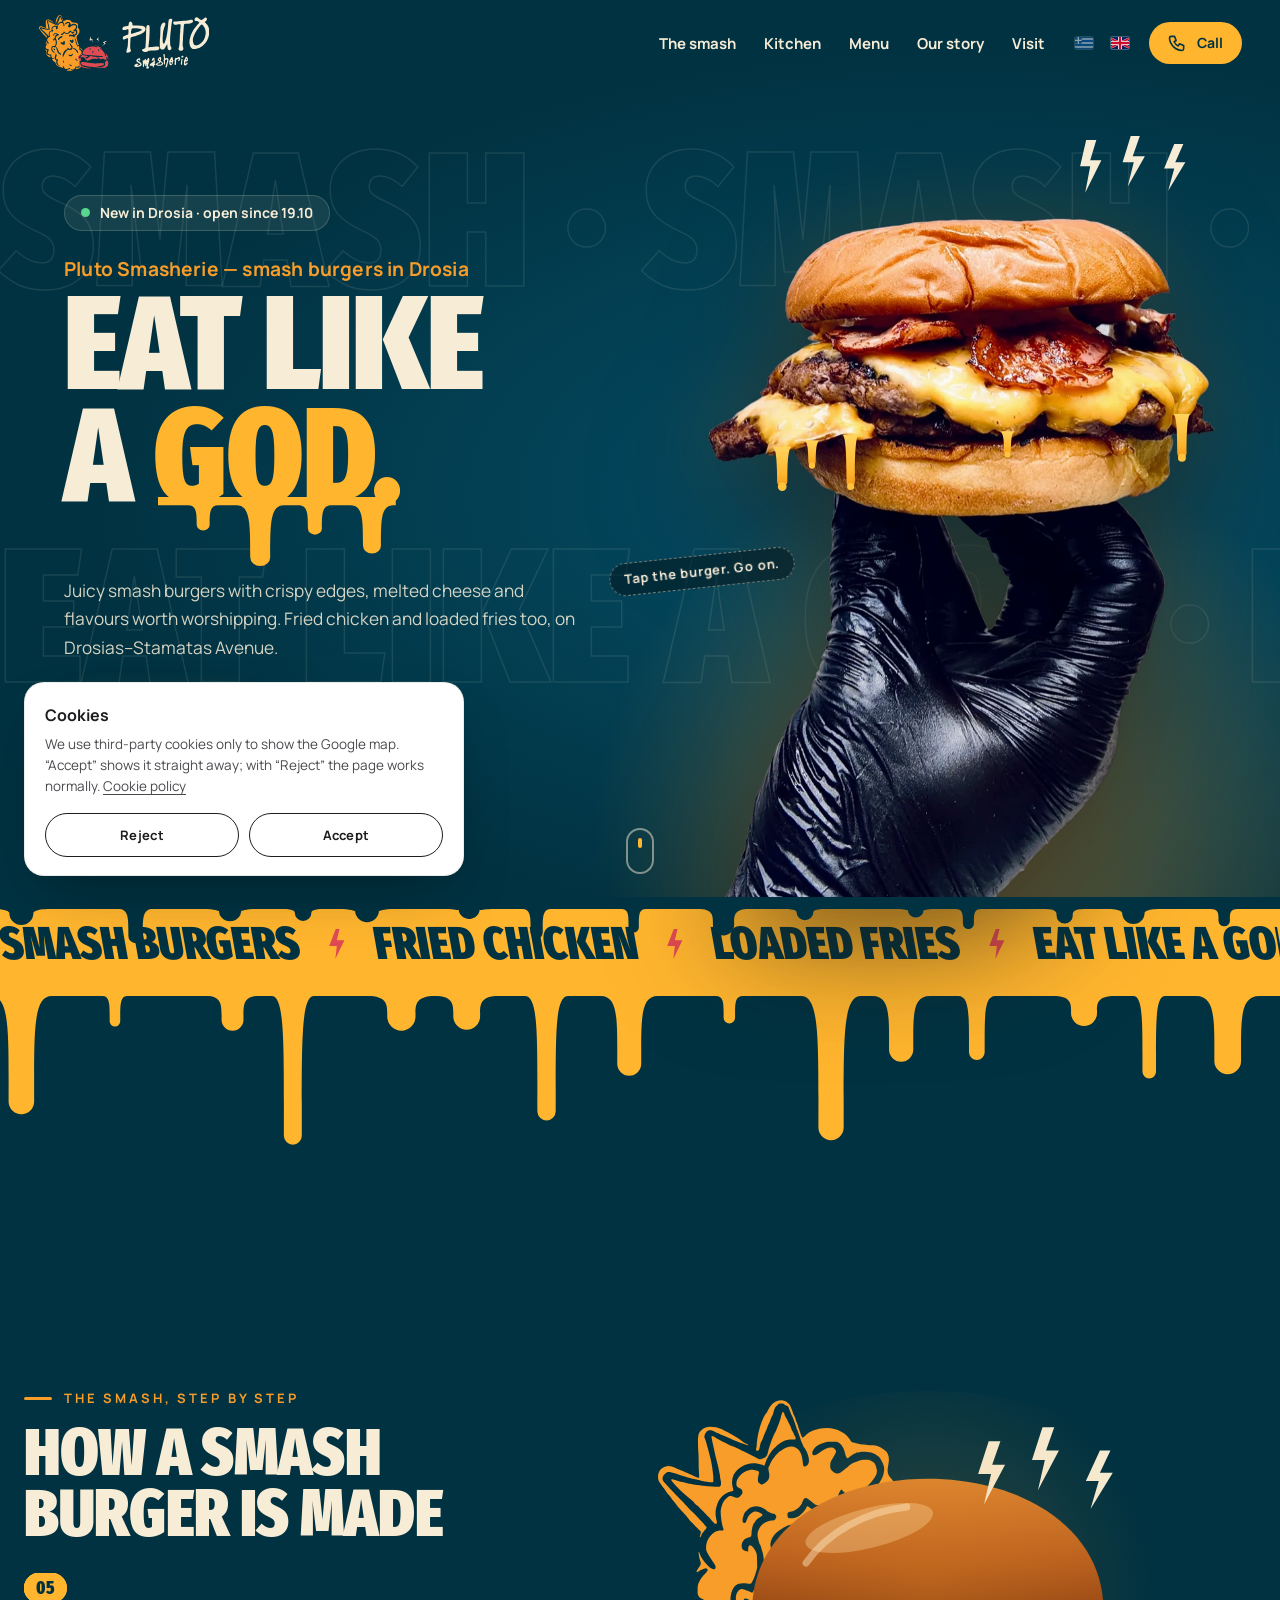
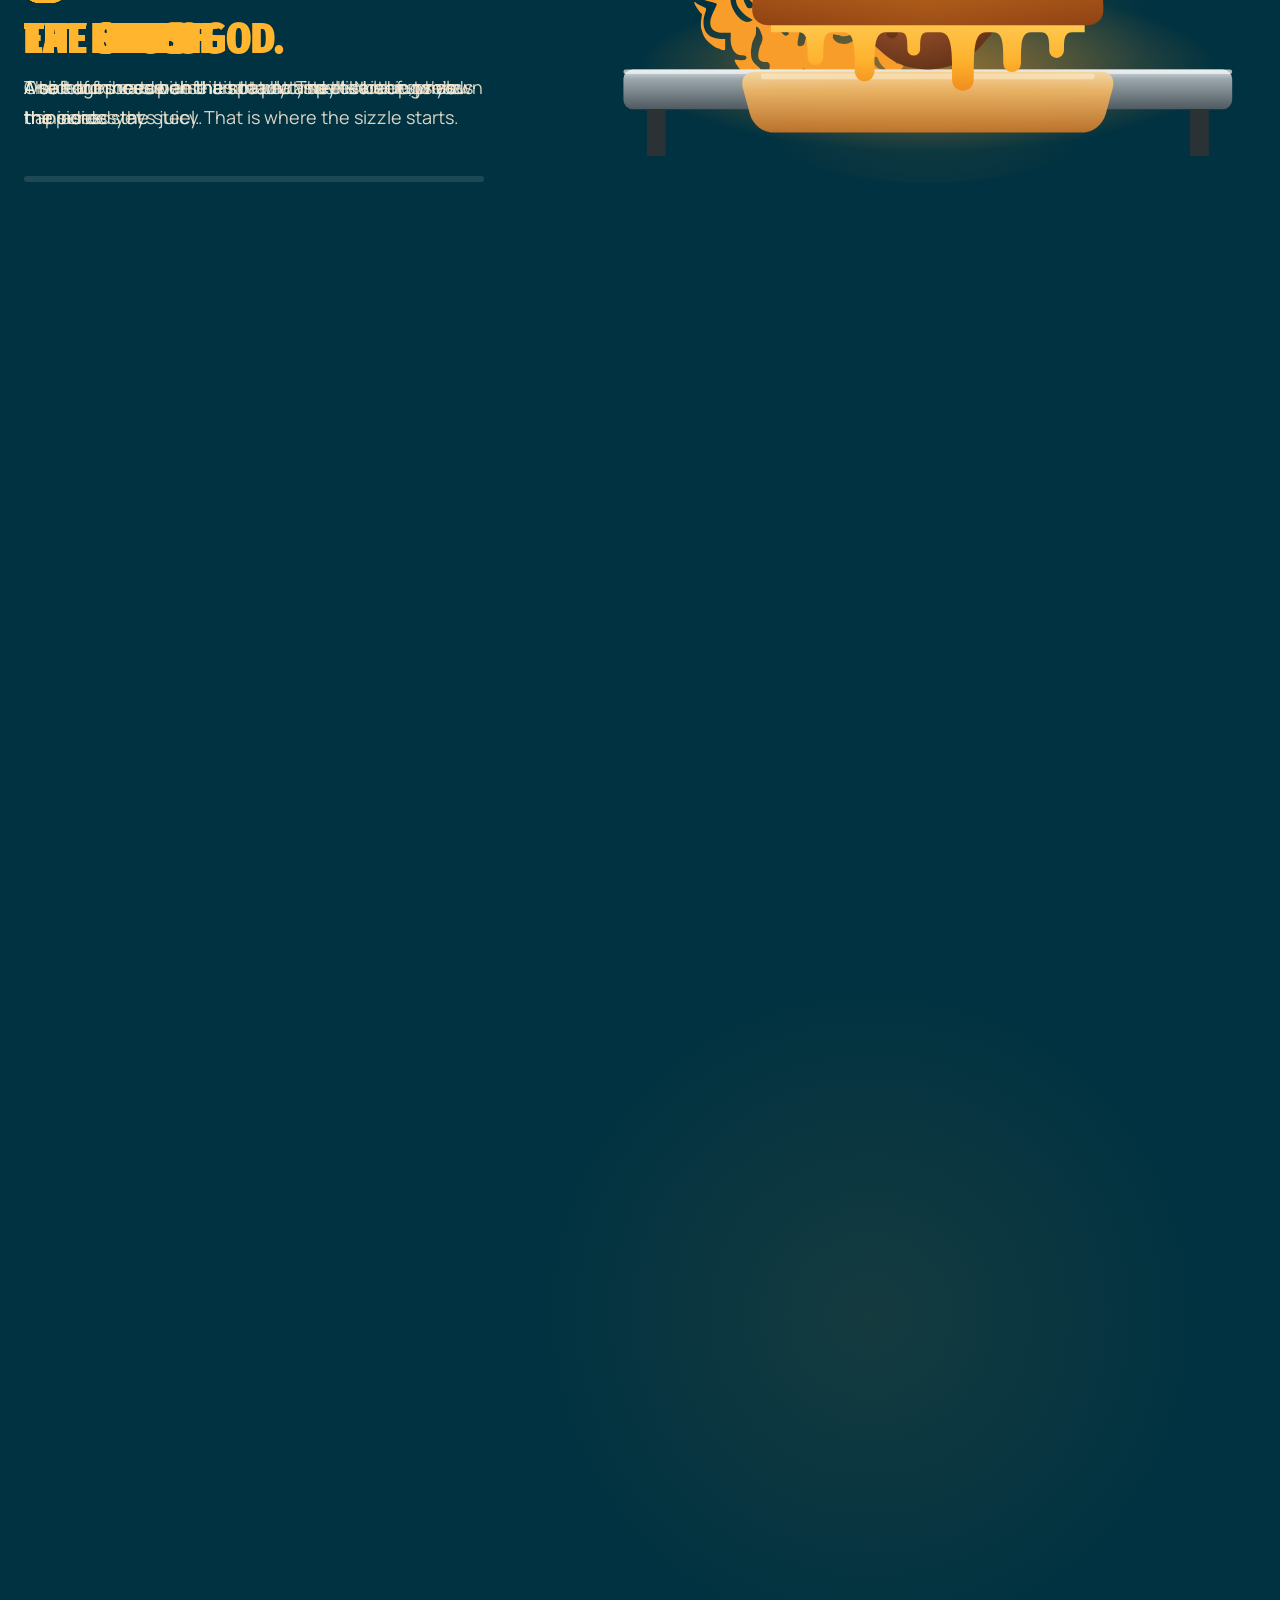
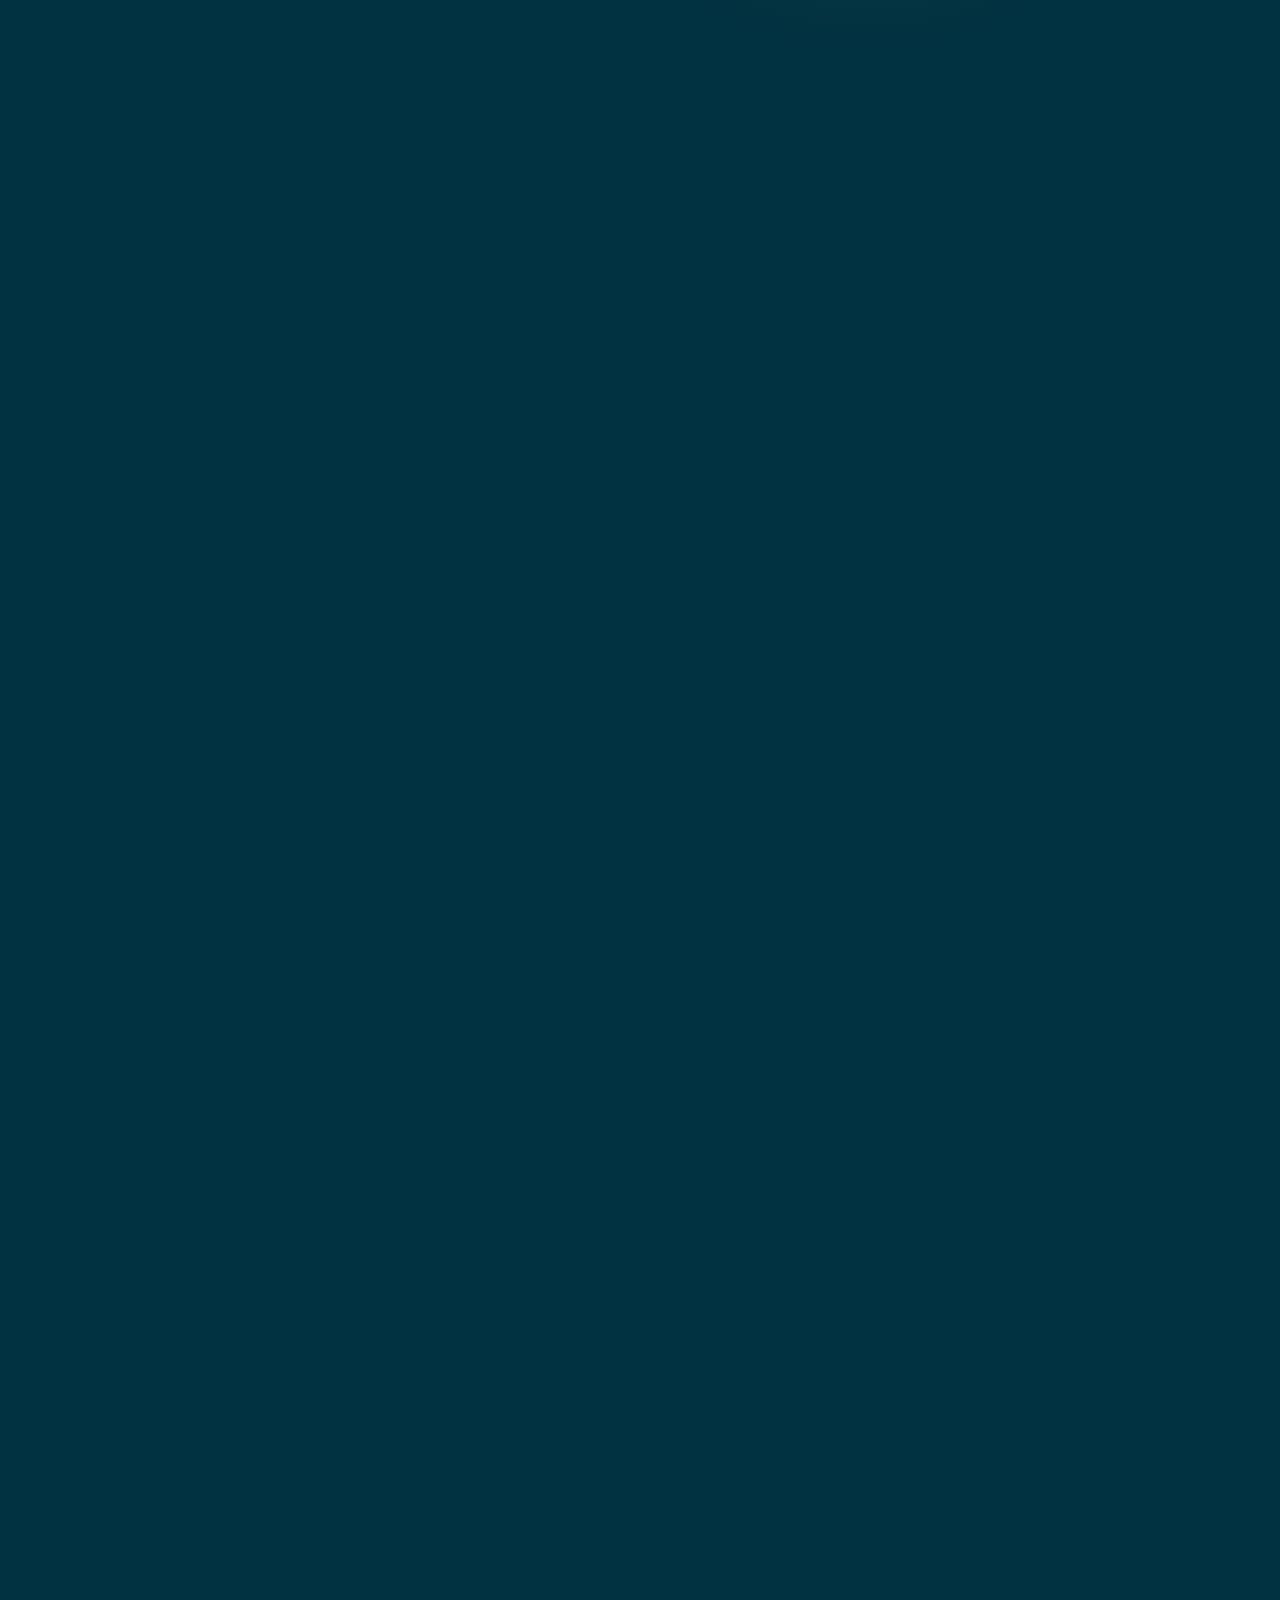
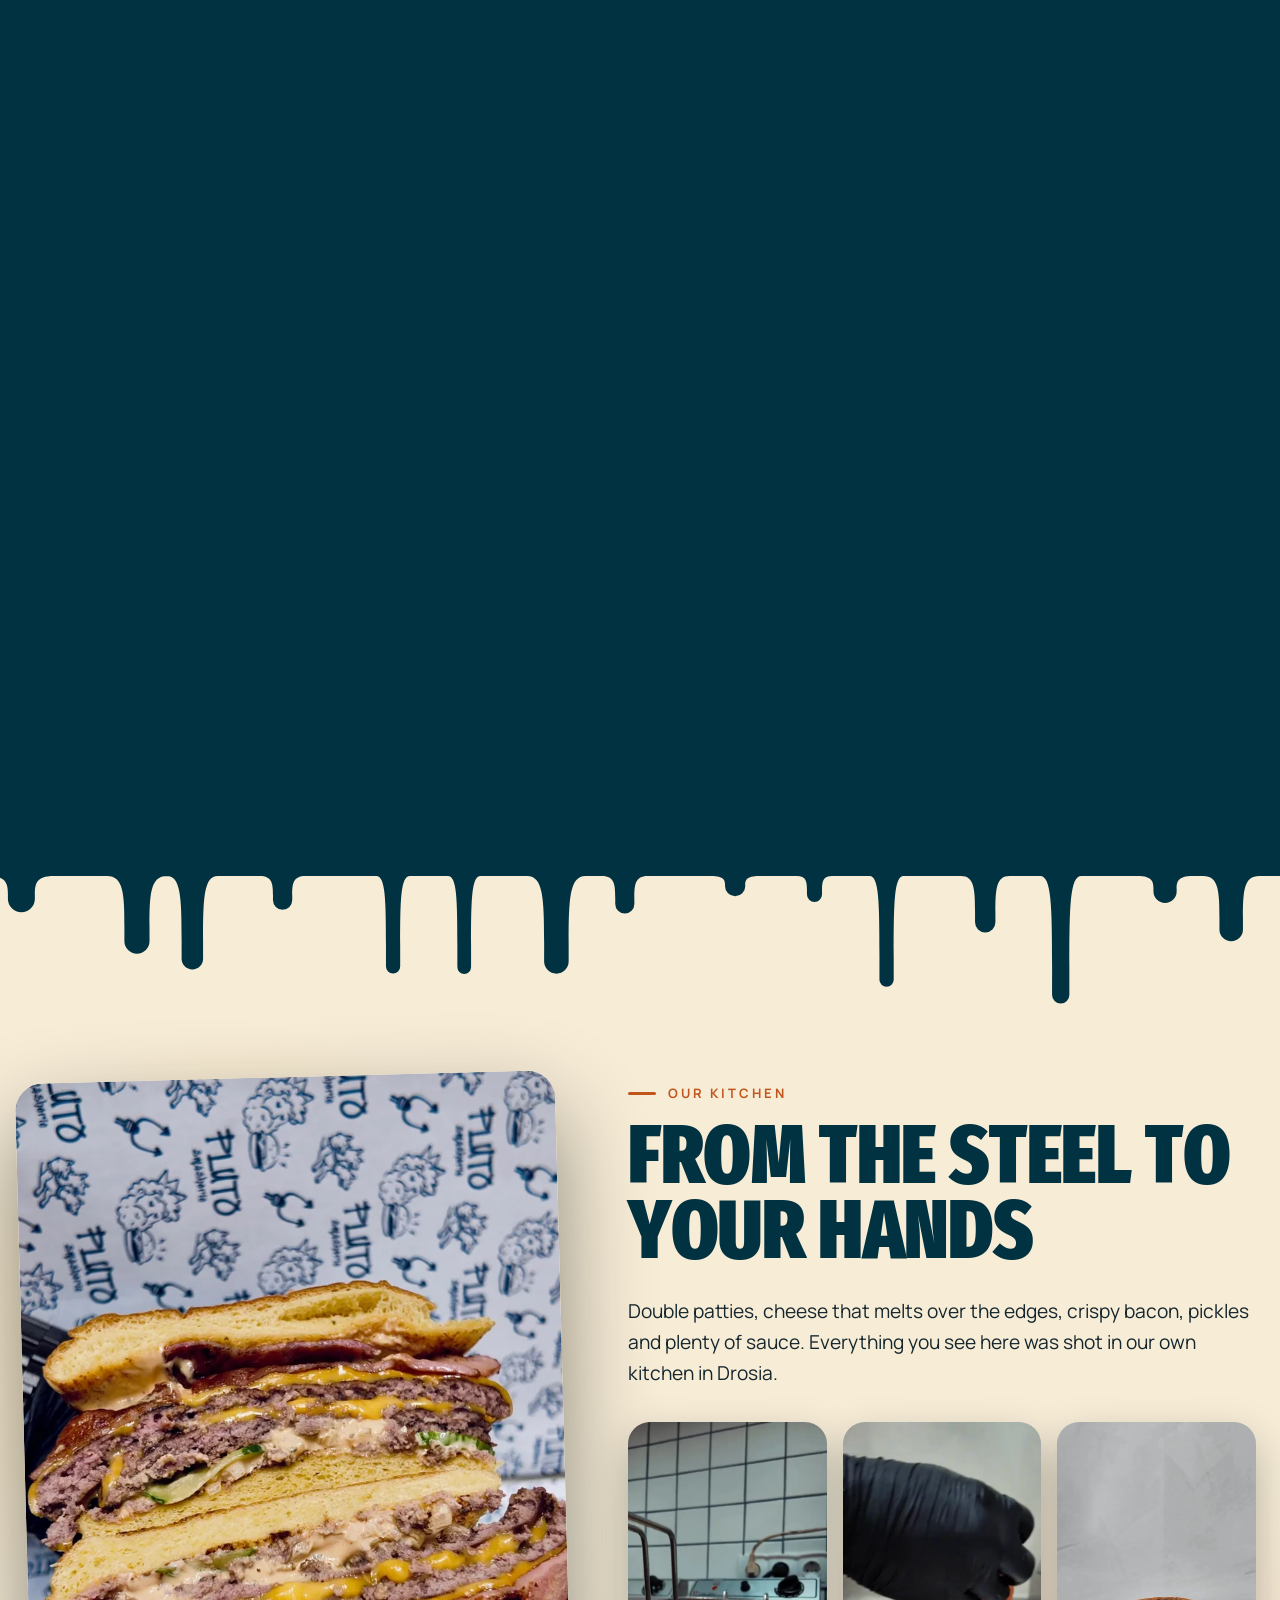
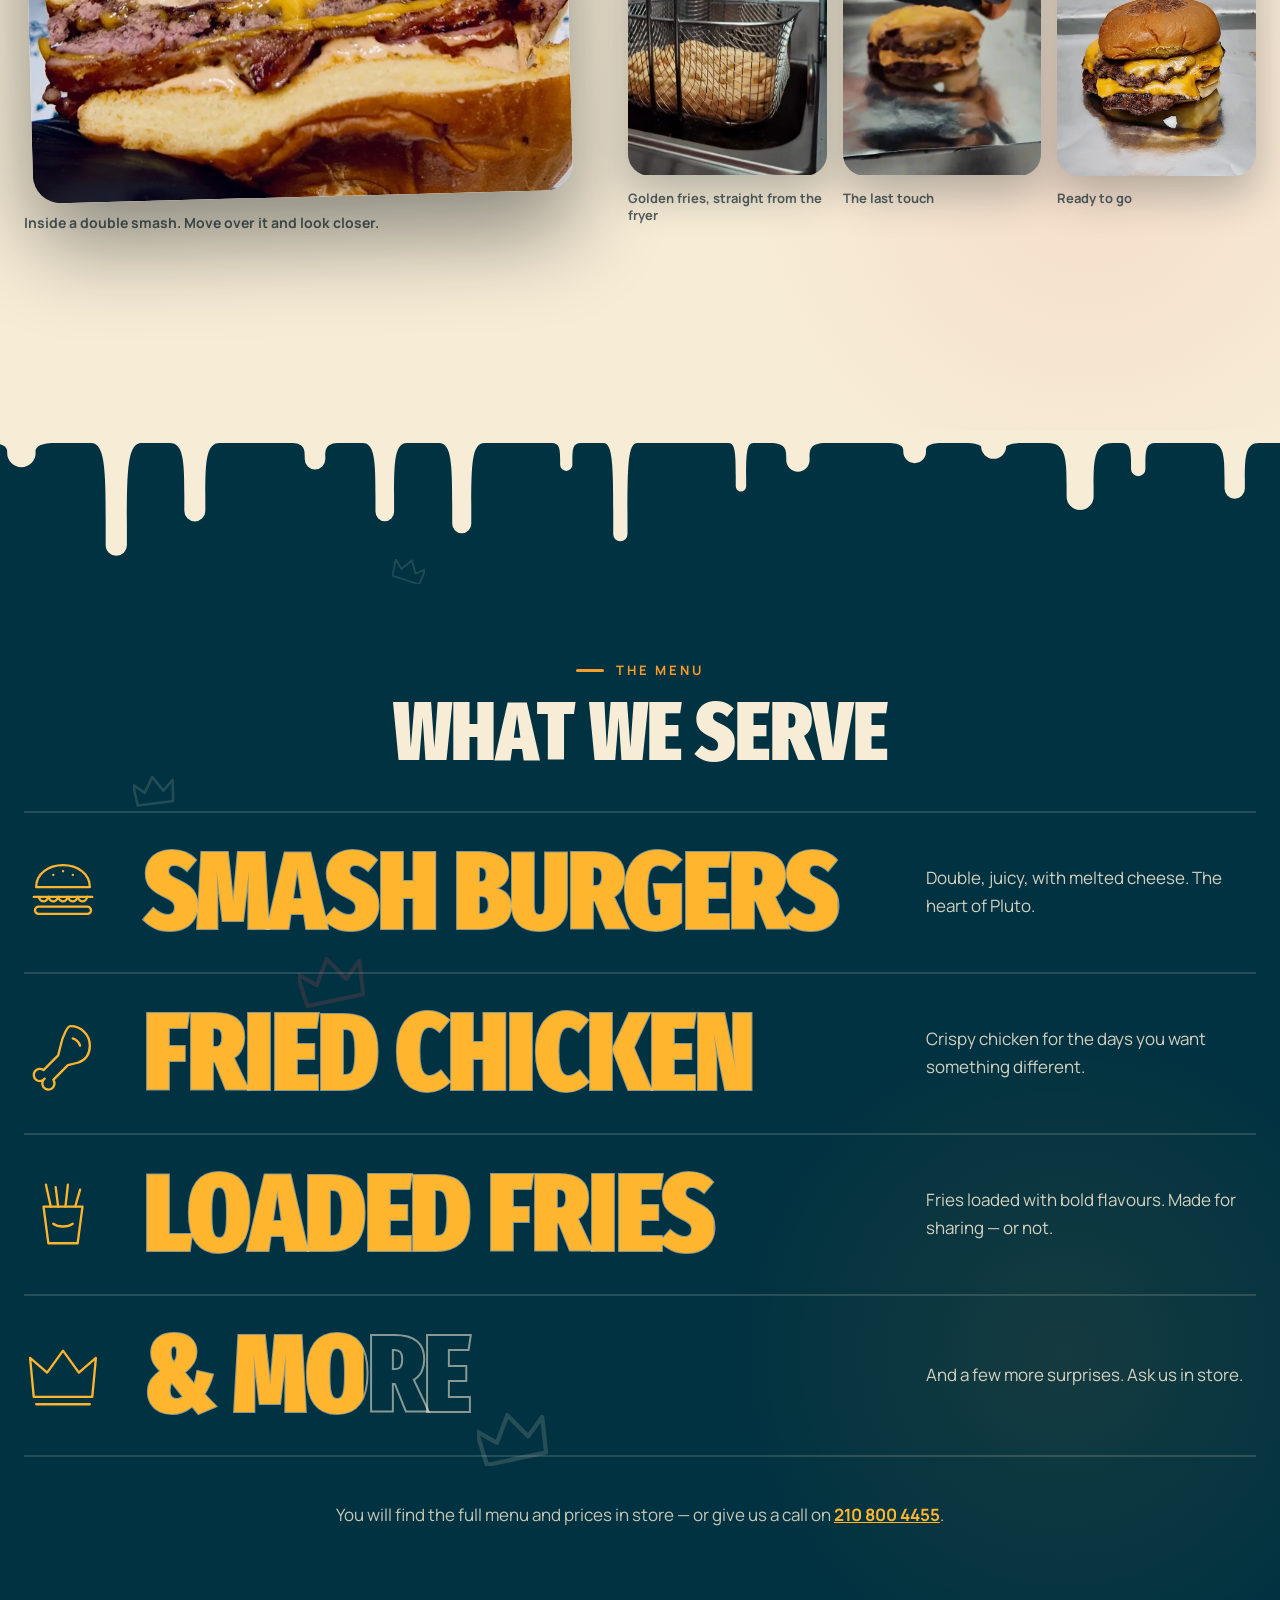
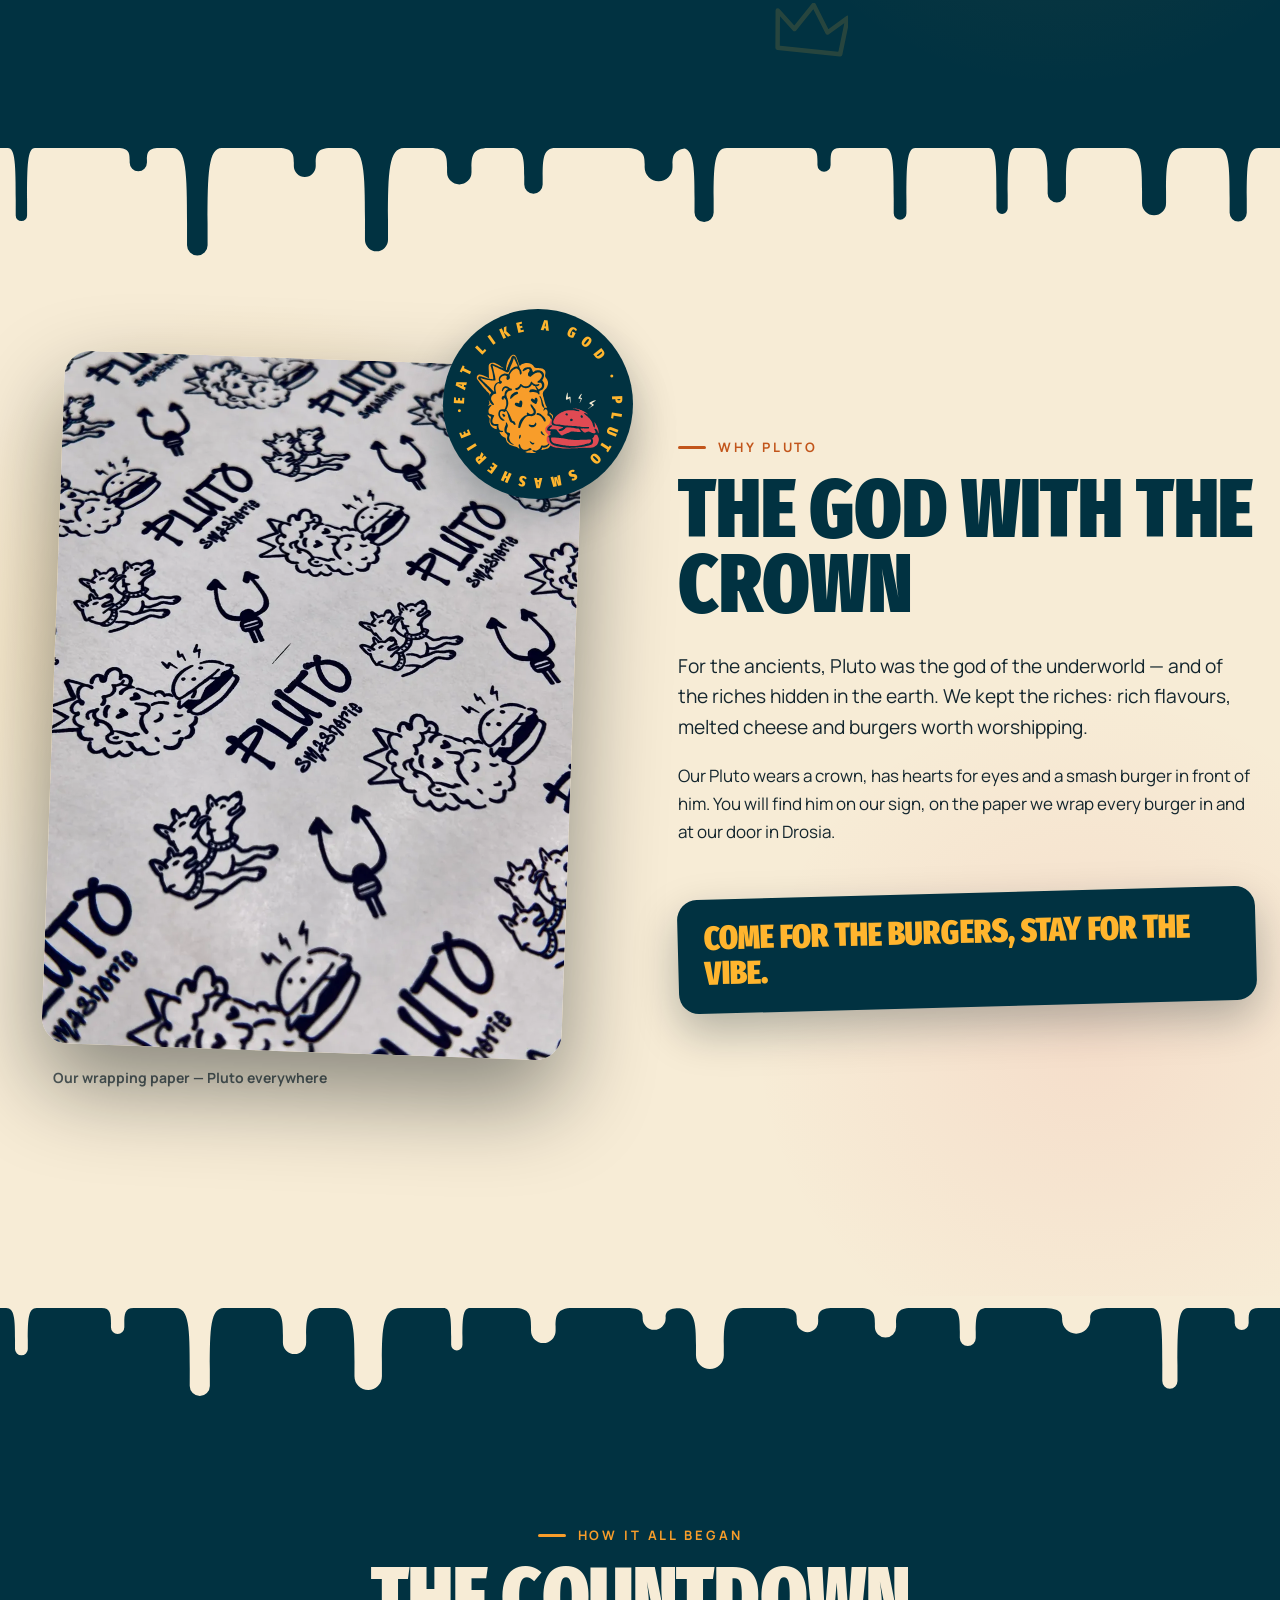
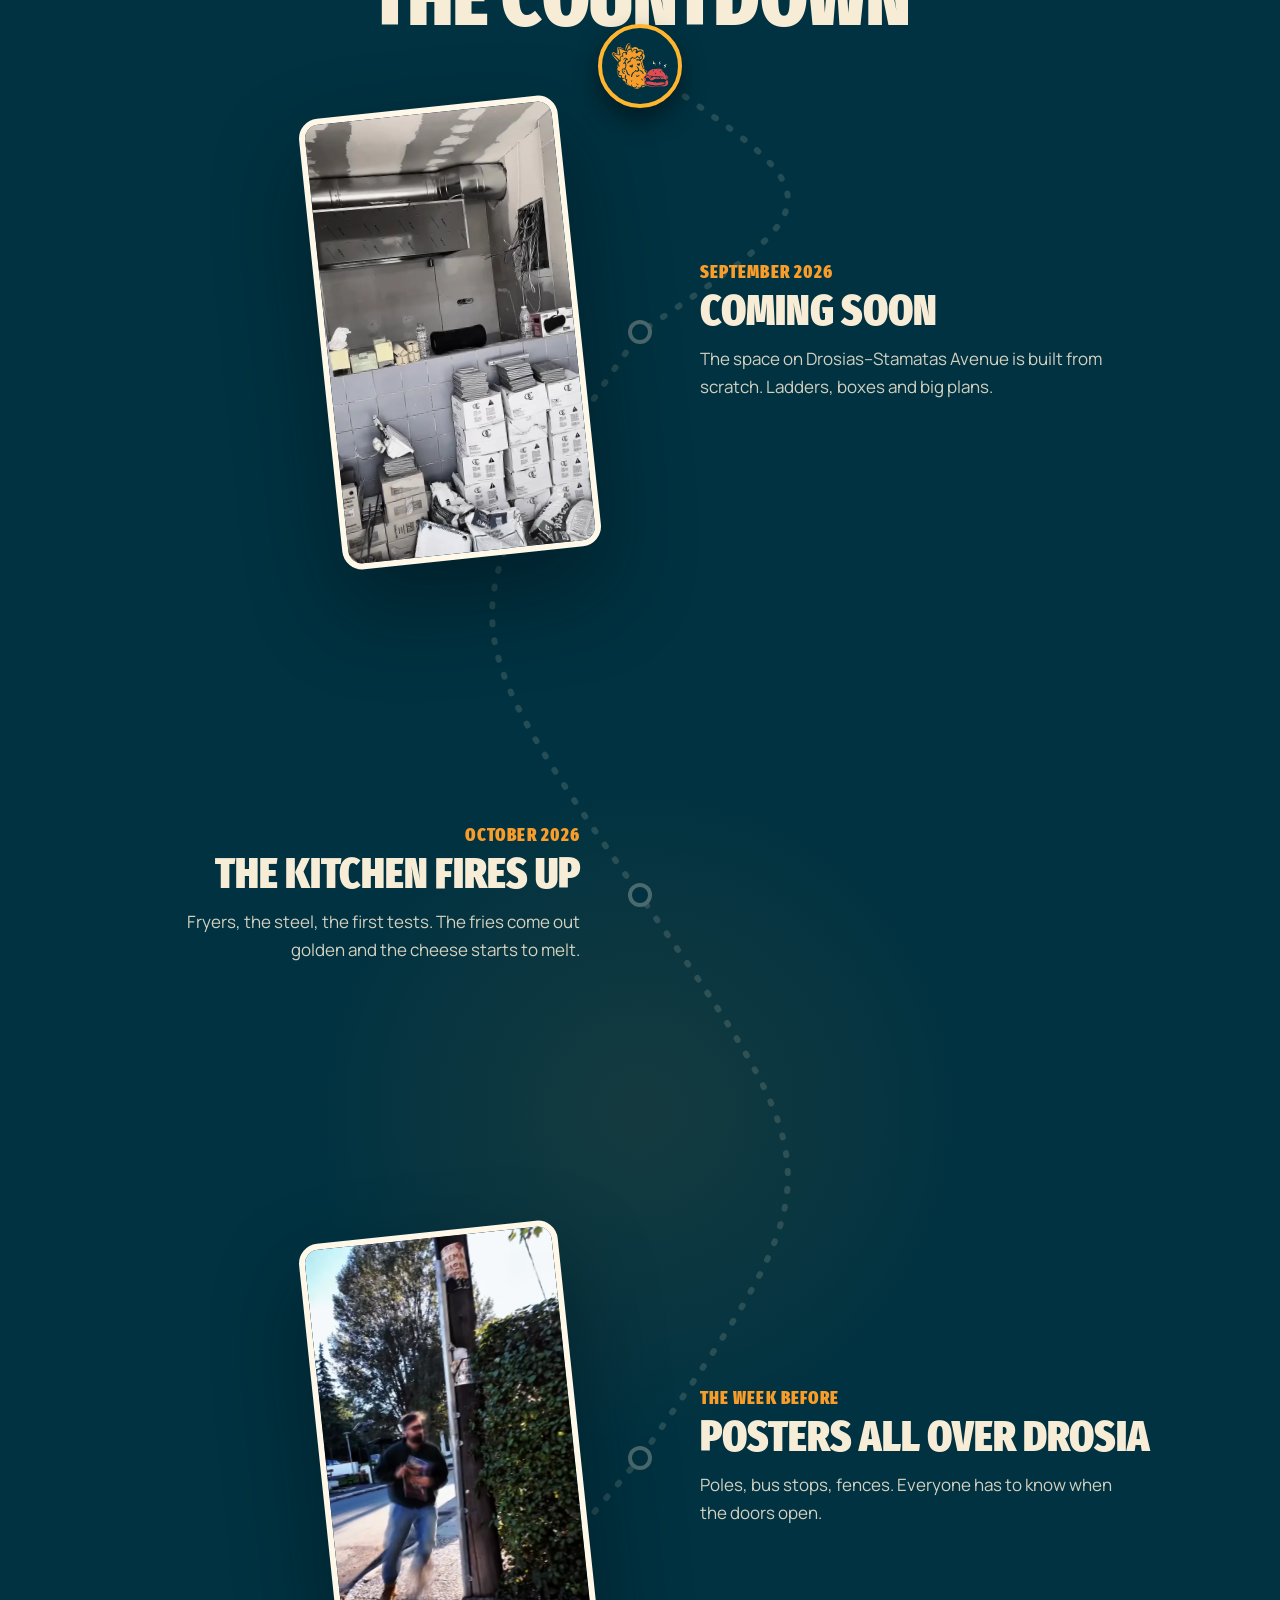
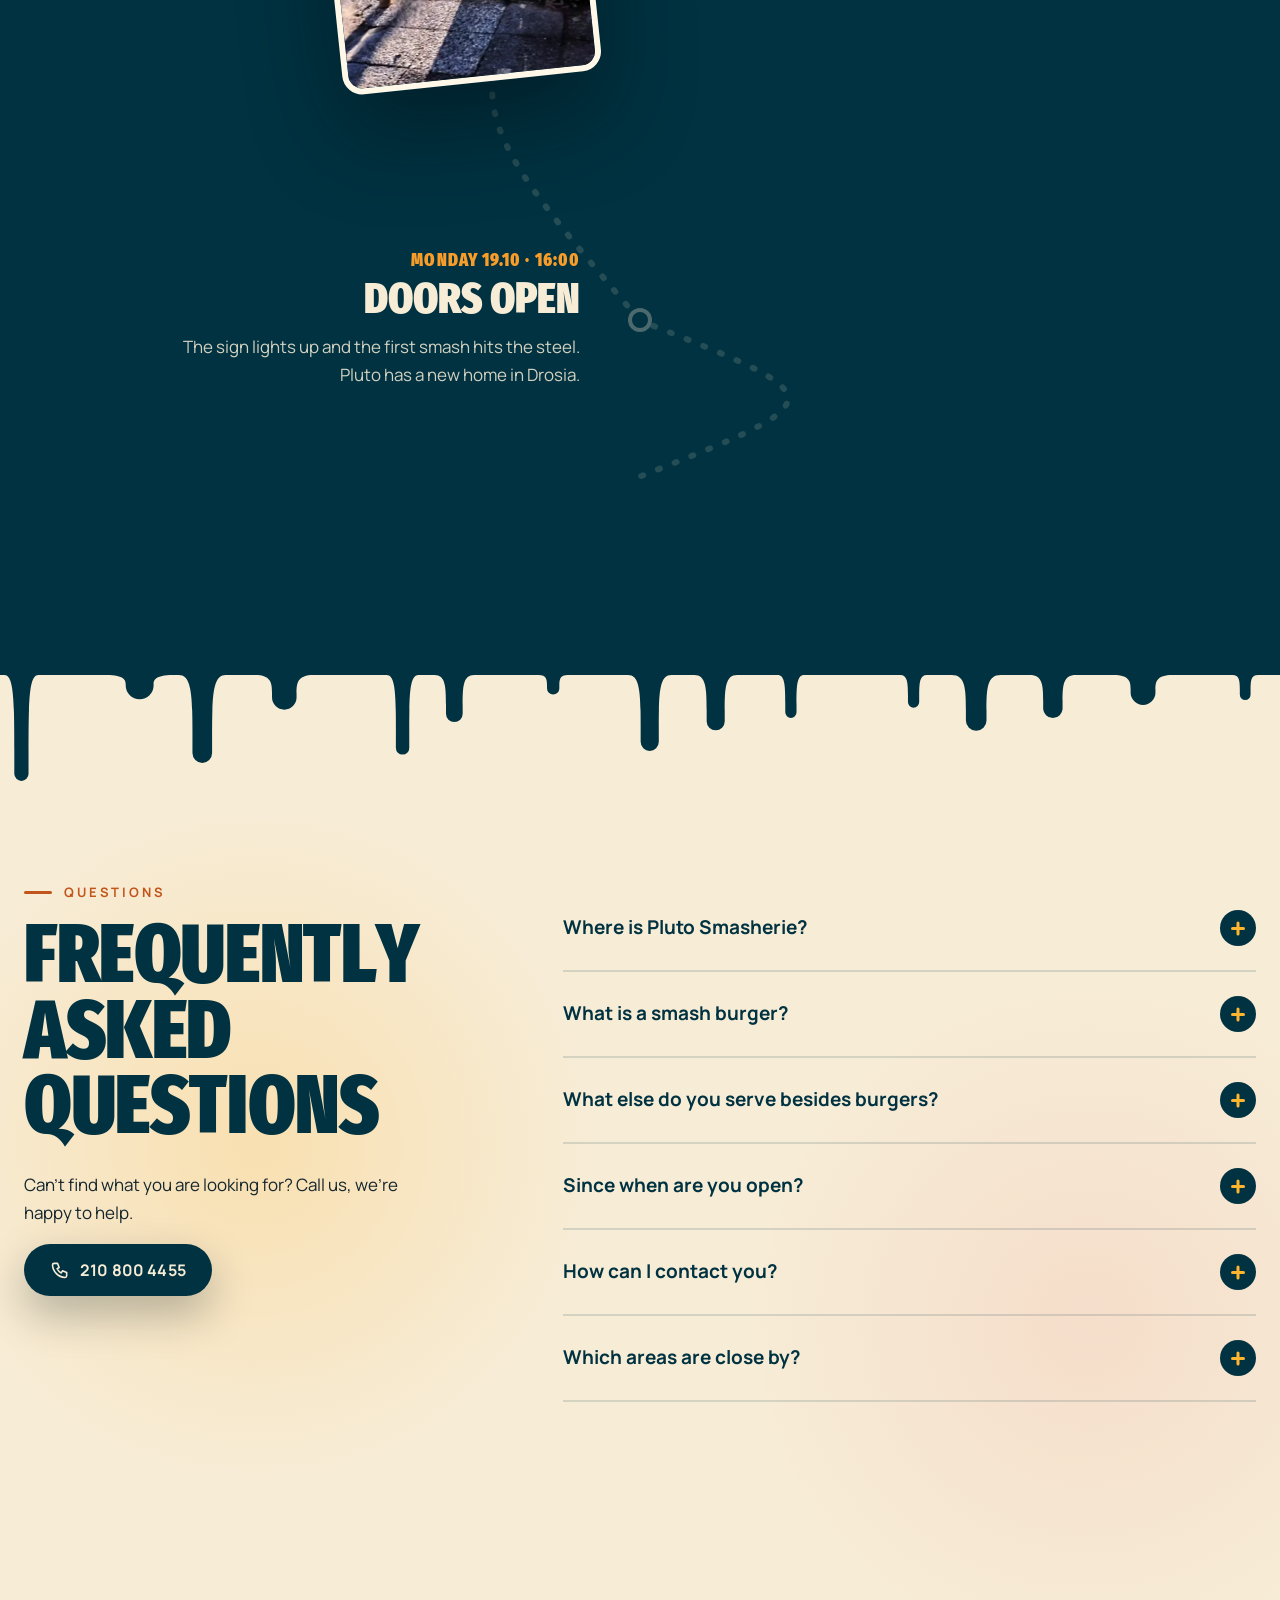
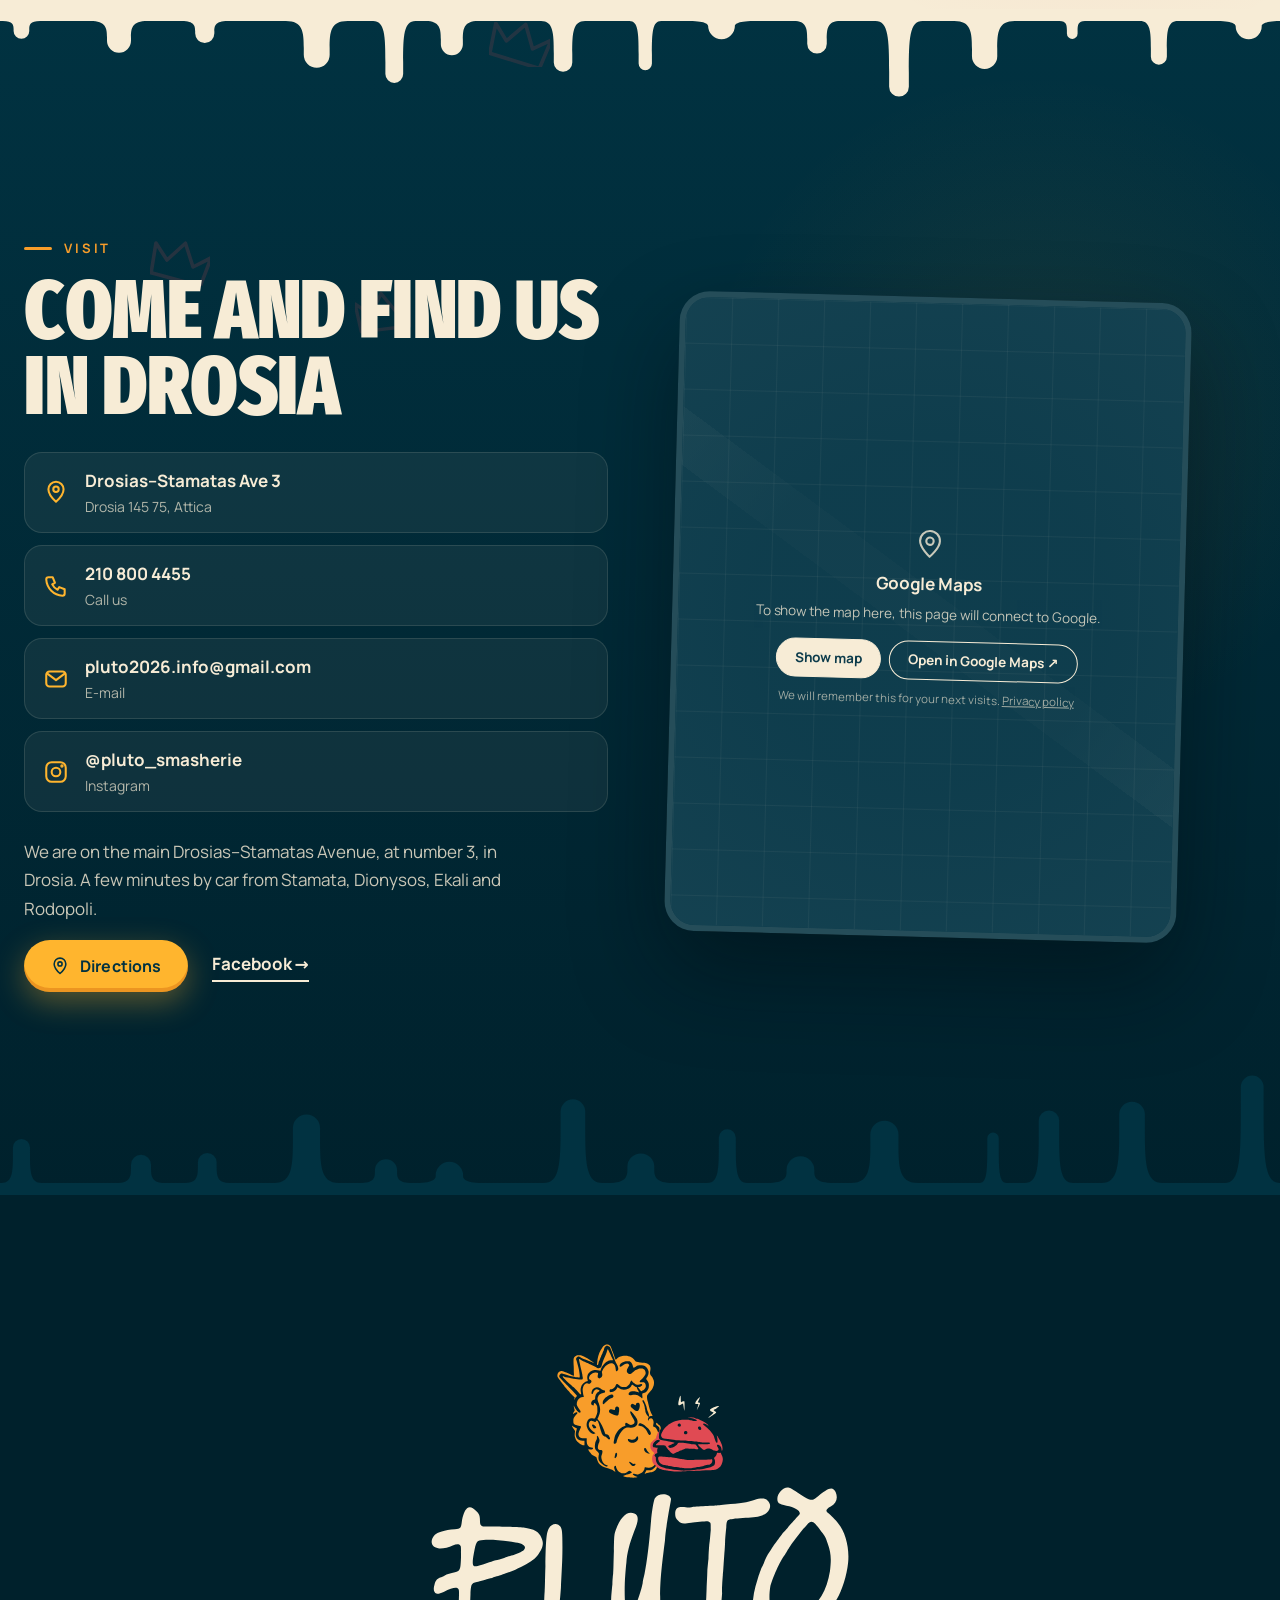
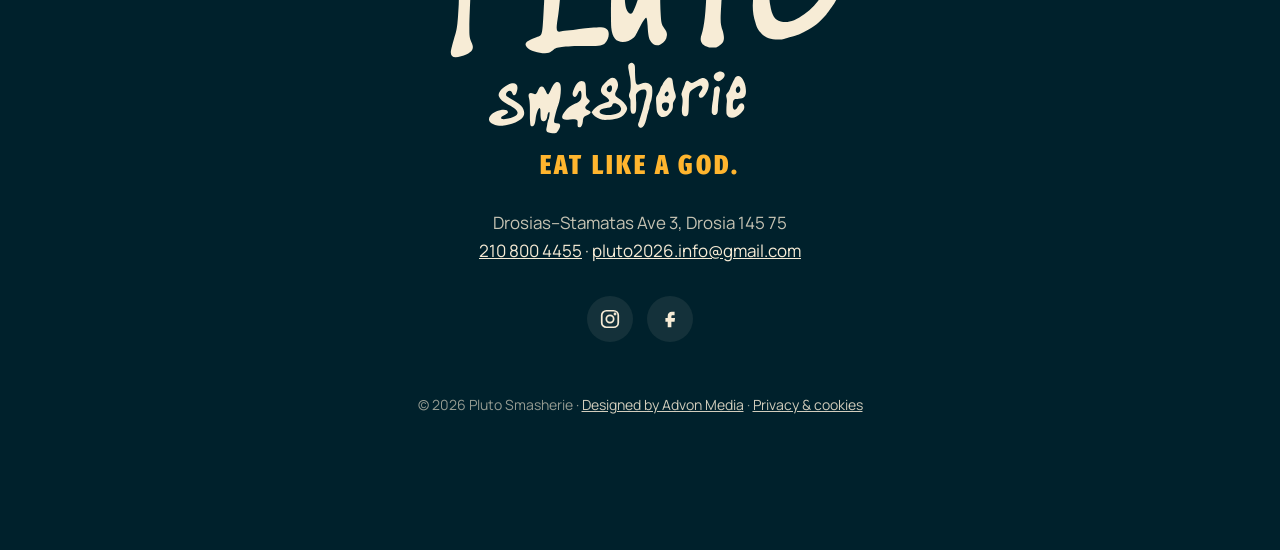
==== en.html @ eefd1eb3 "PLUTO: logo + wordmark in the header; fix Pluto head cropped at the crown everywhere Co-Authored-By:" ====
<!doctype html>
<!-- generated by .advon/seo_rank.py en from index.html — edit index.html, never this file -->
<html lang="en">
<head>
<meta charset="utf-8">
<meta name="viewport" content="width=device-width,initial-scale=1,viewport-fit=cut">
<title>Smash Burgers Drosia | Pluto Smasherie — Eat Like a God</title>
<!-- advon-icons · favicon.py · made from assets/img/pluto-smasherie-logo.svg · vc93f7c94 -->
<link rel="icon" href="favicon.ico?v=c93f7c94" sizes="32x32">
<link rel="icon" href="assets/icons/favicon-96.png?v=c93f7c94" type="image/png" sizes="96x96">
<link rel="icon" href="assets/icons/favicon-48.png?v=c93f7c94" type="image/png" sizes="48x48">
<link rel="apple-touch-icon" href="assets/icons/apple-touch-icon.png?v=c93f7c94">
<link rel="manifest" href="site.webmanifest?v=c93f7c94">
<!-- /advon-icons -->
<meta name="description" content="Pluto Smasherie in Drosia: juicy smash burgers with crispy edges and melted cheese, fried chicken and loaded fries. Drosias–Stamatas Ave 3 · +30 210 800 4455.">
<meta name="robots" content="index,follow,max-image-preview:large">
<!-- advon-en -->
<script>try{localStorage.setItem("pluto-lang","en")}catch(e){}</script>
<!-- /advon-en -->
<script id="advon-draft-guard">/* Advon: drafts stay out of Google; the real domain is untouched */(function(h){if(/(^|\.)(drafts\.advonmedia\.com|github\.io|netlify\.app)$/.test(h)){var m=document.createElement("meta");m.name="robots";m.content="noindex,nofollow";document.head.appendChild(m)}})(location.hostname)</script>
<meta name="theme-color" content="#013241">
<meta name="color-scheme" content="light only">
<meta property="og:type" content="restaurant.restaurant">
<meta property="og:site_name" content="Pluto Smasherie">
<meta property="og:title" content="Smash Burgers Drosia | Pluto Smasherie — Eat Like a God">
<meta property="og:description" content="Pluto Smasherie in Drosia: juicy smash burgers with crispy edges and melted cheese, fried chicken and loaded fries. Drosias–Stamatas Ave 3 · +30 210 800 4455.">
<meta property="og:image" content="assets/img/pluto-smasherie-og.jpg">
<meta property="og:image:width" content="1200">
<meta property="og:image:height" content="630">
<meta property="og:locale" content="en_GB">
<meta property="og:locale:alternate" content="el_GR">
<meta name="twitter:card" content="summary_large_image">
<link rel="preload" href="assets/img/pluto-smasherie-smash-burger-drosia-820.webp" as="image" fetchpriority="high" imagesrcset="assets/img/pluto-smasherie-smash-burger-drosia-520.webp 520w, assets/img/pluto-smasherie-smash-burger-drosia-820.webp 820w, assets/img/pluto-smasherie-smash-burger-drosia-1100.webp 1100w" imagesizes="(max-width:760px) 88vw, 46vw">
<link rel="preload" href="assets/fonts/fira-sans-extra-condensed-latin-900-normal.woff2" as="font" type="font/woff2" crossorigin>
<link rel="preload" href="assets/fonts/manrope-greek-400-normal.woff2" as="font" type="font/woff2" crossorigin>
<script>document.documentElement.classList.add('js')</script>
<style id="advon-fonts">@font-face{font-family:'Fira Sans Extra Condensed';font-style:normal;font-display:swap;font-weight:900;src:url(assets/fonts/fira-sans-extra-condensed-greek-900-normal.woff2) format('woff2');unicode-range:U+0370-0377,U+037A-037F,U+0384-038A,U+038C,U+038E-03A1,U+03A3-03FF}@font-face{font-family:'Fira Sans Extra Condensed';font-style:normal;font-display:swap;font-weight:900;src:url(assets/fonts/fira-sans-extra-condensed-latin-ext-900-normal.woff2) format('woff2');unicode-range:U+0100-02BA,U+02BD-02C5,U+02C7-02CC,U+02CE-02D7,U+02DD-02FF,U+0304,U+0308,U+0329,U+1D00-1DBF,U+1E00-1E9F,U+1EF2-1EFF,U+2020,U+20A0-20AB,U+20AD-20C0,U+2113,U+2C60-2C7F,U+A720-A7FF}@font-face{font-family:'Fira Sans Extra Condensed';font-style:normal;font-display:swap;font-weight:900;src:url(assets/fonts/fira-sans-extra-condensed-latin-900-normal.woff2) format('woff2');unicode-range:U+0000-00FF,U+0131,U+0152-0153,U+02BB-02BC,U+02C6,U+02DA,U+02DC,U+0304,U+0308,U+0329,U+2000-206F,U+20AC,U+2122,U+2191,U+2193,U+2212,U+2215,U+FEFF,U+FFFD}@font-face{font-family:'Manrope';font-style:normal;font-display:swap;font-weight:400;src:url(assets/fonts/manrope-greek-400-normal.woff2) format('woff2');unicode-range:U+0370-0377,U+037A-037F,U+0384-038A,U+038C,U+038E-03A1,U+03A3-03FF}@font-face{font-family:'Manrope';font-style:normal;font-display:swap;font-weight:400;src:url(assets/fonts/manrope-latin-ext-400-normal.woff2) format('woff2');unicode-range:U+0100-02BA,U+02BD-02C5,U+02C7-02CC,U+02CE-02D7,U+02DD-02FF,U+0304,U+0308,U+0329,U+1D00-1DBF,U+1E00-1E9F,U+1EF2-1EFF,U+2020,U+20A0-20AB,U+20AD-20C0,U+2113,U+2C60-2C7F,U+A720-A7FF}@font-face{font-family:'Manrope';font-style:normal;font-display:swap;font-weight:400;src:url(assets/fonts/manrope-latin-400-normal.woff2) format('woff2');unicode-range:U+0000-00FF,U+0131,U+0152-0153,U+02BB-02BC,U+02C6,U+02DA,U+02DC,U+0304,U+0308,U+0329,U+2000-206F,U+20AC,U+2122,U+2191,U+2193,U+2212,U+2215,U+FEFF,U+FFFD}@font-face{font-family:'Manrope';font-style:normal;font-display:swap;font-weight:700;src:url(assets/fonts/manrope-greek-700-normal.woff2) format('woff2');unicode-range:U+0370-0377,U+037A-037F,U+0384-038A,U+038C,U+038E-03A1,U+03A3-03FF}@font-face{font-family:'Manrope';font-style:normal;font-display:swap;font-weight:700;src:url(assets/fonts/manrope-latin-ext-700-normal.woff2) format('woff2');unicode-range:U+0100-02BA,U+02BD-02C5,U+02C7-02CC,U+02CE-02D7,U+02DD-02FF,U+0304,U+0308,U+0329,U+1D00-1DBF,U+1E00-1E9F,U+1EF2-1EFF,U+2020,U+20A0-20AB,U+20AD-20C0,U+2113,U+2C60-2C7F,U+A720-A7FF}@font-face{font-family:'Manrope';font-style:normal;font-display:swap;font-weight:700;src:url(assets/fonts/manrope-latin-700-normal.woff2) format('woff2');unicode-range:U+0000-00FF,U+0131,U+0152-0153,U+02BB-02BC,U+02C6,U+02DA,U+02DC,U+0304,U+0308,U+0329,U+2000-206F,U+20AC,U+2122,U+2191,U+2193,U+2212,U+2215,U+FEFF,U+FFFD}</style>
<style>:root{--navy:#013241;--navy2:#03465C;--deep:#00212C;--cream:#F7ECD6;--cream2:#FFF7E8;--ink:#14262E;--cheese:#FFB52E;--orange:#F89D2A;--ketchup:#E04A53;--ok:#C2551B;--fd:'Fira Sans Extra Condensed','Arial Narrow',Impact,sans-serif;--fb:'Manrope',system-ui,-apple-system,'Segoe UI',sans-serif;--sh1:0 6px 18px rgba(0,20,28,.18);--sh2:0 18px 44px rgba(0,20,28,.28);--sh3:0 40px 90px rgba(0,10,16,.45);--ease:cubic-bezier(.22,1,.36,1);--spring:cubic-bezier(.34,1.56,.64,1);--w:1240px;color-scheme:light only}*,*::before,*::after{box-sizing:border-box}html{scroll-behavior:smooth;-webkit-text-size-adjust:100%;overflow-x:clip}@media (prefers-reduced-motion:reduce){html{scroll-behavior:auto}}body{margin:0;background:var(--navy);color:var(--cream);font:400 17px/1.65 var(--fb);overflow-x:clip;-webkit-font-smoothing:antialiased}img,video,svg{display:block;max-width:100%}a{color:inherit}h1,h2,h3{margin:0;font-weight:900}p{margin:0 0 1em}.skip{position:absolute;left:-9999px;top:8px;z-index:200;background:var(--cheese);color:var(--navy);padding:10px 16px;border-radius:10px;font-weight:700}.skip:focus{left:12px}:focus-visible{outline:3px solid var(--cheese);outline-offset:3px;border-radius:6px}.wrap{width:min(var(--w),100% - 48px);margin-inline:auto}section{position:relative;isolation:isolate}.eyebrow{font:700 13px/1 var(--fb);letter-spacing:.22em;text-transform:uppercase;color:var(--orange);margin:0 0 18px;display:flex;align-items:center;gap:12px}.eyebrow::before{content:"";width:28px;height:3px;border-radius:3px;background:currentColor}h2{font:900 clamp(46px,6.4vw,96px)/.92 var(--fd);text-transform:uppercase;letter-spacing:-.005em;margin-bottom:28px}.lead{font-size:clamp(18px,1.5vw,21px);line-height:1.6}.btn{display:inline-flex;align-items:center;gap:10px;padding:16px 26px;border-radius:999px;font:800 16px/1 var(--fb);text-decoration:none;letter-spacing:.01em;position:relative;overflow:hidden;transition:transform .35s var(--spring),box-shadow .35s}.btn svg{width:20px;height:20px;flex:none}.btn-p{background:var(--cheese);color:var(--navy);box-shadow:0 10px 30px rgba(255,181,46,.35),inset 0 -4px 0 rgba(200,90,10,.35)}.btn-d{background:var(--navy);color:var(--cream);box-shadow:var(--sh2)}.btn-s{padding:11px 18px;font-size:14px;background:var(--cheese);color:var(--navy)}.btn::after{content:"";position:absolute;inset:0;background:linear-gradient(105deg,transparent 30%,rgba(255,255,255,.55) 50%,transparent 70%);transform:translateX(-120%)}@media (hover:hover){.btn:hover{transform:translateY(-3px) scale(1.03)}.btn:hover::after{transform:translateX(120%);transition:transform .8s}}.btn:active{transform:scale(.96)}.tlink{font-weight:700;text-decoration:none;border-bottom:2px solid currentColor;padding-bottom:2px}@media (hover:hover){.tlink:hover{color:var(--cheese)}}.hd{position:fixed;inset:0 0 auto;z-index:60;display:flex;align-items:center;gap:24px;padding:14px clamp(16px,3vw,40px);transition:background .4s,box-shadow .4s,padding .4s}.hd.solid{background:rgba(1,50,65,.92);-webkit-backdrop-filter:blur(12px);backdrop-filter:blur(12px);box-shadow:0 8px 30px rgba(0,0,0,.25);padding-block:10px}.brand{display:flex;align-items:center;gap:12px;color:var(--cream);margin-right:auto;text-decoration:none}.hd-logo{width:auto;height:58px;flex:none;transition:transform .6s var(--spring);transform-origin:50% 80%}.hd.solid .hd-logo{transform:scale(.84)}@media (hover:hover){.brand:hover .hd-logo{transform:rotate(-8deg) scale(1.06)}}.wm{width:auto;height:52px;fill:currentColor;transition:transform .5s var(--spring)}.hd.solid .wm{transform:scale(.86) rotate(-2deg)}.nav{display:flex;gap:28px;align-items:center}.nav a{color:var(--cream);text-decoration:none;font:700 15px/1 var(--fb);position:relative;padding:8px 0}.nav a::after{content:"";position:absolute;left:0;right:0;bottom:0;height:3px;border-radius:3px;background:var(--cheese);transform:scaleX(0);transform-origin:left;transition:transform .35s var(--ease)}@media (hover:hover){.nav a:hover::after{transform:scaleX(1)}}.nav .nav-call{display:none}.hd-r{display:flex;align-items:center;gap:14px}.langs{display:flex;gap:6px}.langs button{border:0;background:none;padding:6px;border-radius:8px;cursor:pointer;opacity:.55;transition:opacity .2s,transform .2s}.langs button[aria-pressed=true]{opacity:1}.flag{display:block;width:18px;height:12px;overflow:hidden;line-height:0;border-radius:2px;box-shadow:0 0 0 1px rgba(255,255,255,.25)}.flag svg{display:block;width:100%;height:100%}.burger{display:none;width:46px;height:46px;border:0;border-radius:50%;background:var(--cheese);cursor:pointer;position:relative}.burger i{position:absolute;left:13px;right:13px;height:3px;border-radius:3px;background:var(--navy);transition:transform .35s var(--ease),opacity .2s}.burger i:nth-child(1){top:15px}.burger i:nth-child(2){top:21.5px}.burger i:nth-child(3){top:28px}.burger[aria-expanded=true] i:nth-child(1){transform:translateY(6.5px) rotate(45deg)}.burger[aria-expanded=true] i:nth-child(2){opacity:0}.burger[aria-expanded=true] i:nth-child(3){transform:translateY(-6.5px) rotate(-45deg)}@media (max-width:1020px){.burger{display:block;z-index:70}.hd-call{display:none}.nav{position:fixed;inset:0;z-index:65;flex-direction:column;justify-content:center;gap:10px;background:var(--navy);clip-path:circle(0 at calc(100% - 44px) 38px);transition:clip-path .6s var(--ease);visibility:hidden}.nav.open{clip-path:circle(150% at calc(100% - 44px) 38px);visibility:visible}.nav a{font:900 44px/1.1 var(--fd);text-transform:uppercase;opacity:0;transform:translateY(20px);transition:opacity .4s,transform .5s var(--spring)}.nav.open a{opacity:1;transform:none}.nav.open a:nth-child(2){transition-delay:.05s}.nav.open a:nth-child(3){transition-delay:.1s}.nav.open a:nth-child(4){transition-delay:.15s}.nav.open a:nth-child(5){transition-delay:.2s}.nav.open a:nth-child(6){transition-delay:.25s}.nav .nav-call{display:inline-flex;align-items:center;gap:10px;margin-top:18px;font:800 20px/1 var(--fb);background:var(--cheese);color:var(--navy);padding:16px 24px;border-radius:999px}.nav .nav-call svg{width:22px;height:22px}.nav .nav-call::after{display:none}.langs{position:relative;z-index:70}}@media (max-width:520px){.wm{height:36px}.hd-logo{height:44px}.brand{gap:8px}.hd{gap:12px}}#intro{position:fixed;inset:0;z-index:100;background:var(--navy);display:none;place-items:center;pointer-events:none}.intro #intro{display:grid}.in-logo svg{width:100%;height:auto}.in-logo{width:min(56vw,340px);transform:scale(.2);opacity:0;animation:inPop .7s var(--spring) .05s forwards}@keyframes inPop{to{transform:scale(1);opacity:1}}.in-cheese{position:absolute;left:0;top:0;width:100%;height:100%;overflow:visible;transform:translateY(-120%);fill:var(--cheese)}.intro.go .in-cheese{transition:transform .5s cubic-bezier(.55,0,.3,1);transform:translateY(0)}.intro.out #intro{transition:transform .75s cubic-bezier(.65,0,.35,1);transform:translateY(118%)}.intro.out .in-logo{transition:opacity .2s;opacity:0}.hero{min-height:100svh;display:grid;grid-template-columns:minmax(0,1.05fr) minmax(0,1fr);align-items:center;gap:20px;padding:120px clamp(20px,5vw,80px) 0;overflow-x:clip;background:radial-gradient(110% 80% at 75% 55%,#05506A 0,var(--navy) 62%)}.h-bg{position:absolute;inset:0;z-index:-1;pointer-events:none;overflow:hidden}.h-glow{position:absolute;width:70vmax;height:70vmax;right:-12vmax;bottom:-30vmax;border-radius:50%;background:radial-gradient(circle,rgba(248,157,42,.42),rgba(248,157,42,0) 62%);transform:translate(var(--gx,0),var(--gy,0));transition:transform .6s var(--ease)}.mq{position:absolute;left:0;white-space:nowrap;display:flex;font:900 clamp(110px,15vw,240px)/1 var(--fd);color:transparent;-webkit-text-stroke:1.5px rgba(247,236,214,.10);letter-spacing:.01em}.mq span{padding-right:.2em}.mq1{top:14%;animation:mq 46s linear infinite}.mq2{top:58%;animation:mq 60s linear infinite reverse}@keyframes mq{to{transform:translateX(-50%)}}.h-txt{position:relative;z-index:2;max-width:640px;padding-bottom:9vh}.kick{display:inline-flex;align-items:center;gap:10px;font:700 14px/1 var(--fb);background:rgba(247,236,214,.08);border:1px solid rgba(247,236,214,.18);padding:10px 16px;border-radius:999px;margin:0 0 26px}.kick .dot{width:9px;height:9px;border-radius:50%;background:#58D68D;box-shadow:0 0 0 0 rgba(88,214,141,.6);animation:pulse 2.2s infinite}@keyframes pulse{70%{box-shadow:0 0 0 10px rgba(88,214,141,0)}100%{box-shadow:0 0 0 0 rgba(88,214,141,0)}}.h1{font:800 clamp(17px,1.5vw,21px)/1.35 var(--fb);color:var(--orange);margin:0 0 6px;letter-spacing:.01em}.display{font:900 clamp(84px,10.4vw,176px)/.84 var(--fd);margin:0 0 clamp(50px,5vw,74px);letter-spacing:-.01em;color:var(--cream)}.display .dl{display:block}.god{position:relative;display:inline-block;color:var(--cheese)}.god-drip{position:absolute;left:2%;top:86%;width:96%;height:.55em;overflow:visible;fill:var(--cheese)}.h-sub{font-size:clamp(17px,1.35vw,20px);max-width:520px;color:rgba(247,236,214,.86)}.h-cta{display:flex;align-items:center;gap:26px;flex-wrap:wrap;margin-top:30px}.h-food{position:relative;z-index:1;align-self:end;justify-self:center;width:min(100%,560px);height:100%;display:flex;flex-direction:column;justify-content:flex-end;align-items:center}.bite-btn{all:unset;display:block;position:relative;cursor:pointer;width:100%;-webkit-tap-highlight-color:transparent}.bite-btn:focus-visible{outline:3px solid var(--cheese);outline-offset:6px;border-radius:24px}.tilt{display:block;position:relative;transform-style:preserve-3d;transform:perspective(1100px) rotateX(var(--rx,0deg)) rotateY(var(--ry,0deg)) translateY(var(--ty,0px));transition:transform .5s var(--ease);will-change:transform}.h-burger{width:100%;height:auto}.bite-btn{filter:drop-shadow(0 40px 60px rgba(0,8,12,.55)) drop-shadow(0 0 40px rgba(248,157,42,.18))}.tilt{-webkit-mask-composite:source-in;mask-composite:intersect}.h-drips{position:absolute;inset:0;width:100%;height:100%;overflow:visible;pointer-events:none}.h-drips .d{fill:url(#hdg);transform-origin:50% 0;transform-box:fill-box;animation:drip var(--t,5s) ease-in-out var(--dl,0s) infinite alternate}@keyframes drip{from{transform:scaleY(.55)}to{transform:scaleY(1.12)}}.h-drips .drop{fill:#FFC23D;animation:drop var(--t,5s) ease-in var(--dl,0s) infinite}@keyframes drop{0%,62%{transform:translateY(0) scale(0);opacity:0}66%{transform:translateY(0) scale(1);opacity:1}100%{transform:translateY(220px) scale(.7);opacity:0}}.bolts{position:absolute;top:2%;right:4%;width:22%;z-index:2}.bolts path{fill:var(--cream);transform-box:fill-box;transform-origin:50% 100%;animation:zap 2.6s infinite}.bolts .b2{animation-delay:.25s}.bolts .b3{animation-delay:.5s}@keyframes zap{0%,40%,100%{opacity:1;transform:none}45%{opacity:.2;transform:scale(.85)}50%{opacity:1;transform:scale(1.12) rotate(-6deg)}60%{opacity:.5}}.bite-hint{font:700 13px/1 var(--fb);letter-spacing:.06em;color:var(--cream);background:rgba(0,20,28,.55);border:1px dashed rgba(247,236,214,.45);padding:9px 14px;border-radius:999px;position:absolute;left:-10%;bottom:40%;transform:rotate(-6deg);z-index:3;margin:0;animation:bob 3s ease-in-out infinite}@keyframes bob{50%{transform:rotate(-6deg) translateY(-6px)}}.crumbs{position:absolute;inset:0;pointer-events:none}.crumbs i{position:absolute;width:var(--s,8px);height:var(--s,8px);border-radius:40% 60% 50% 45%;background:var(--c,#D9822F);animation:crumb .9s var(--ease) forwards}@keyframes crumb{to{transform:translate(var(--x),var(--y)) rotate(var(--r));opacity:0}}.scroll-cue{position:absolute;left:50%;bottom:26px;width:28px;height:46px;border:2px solid rgba(247,236,214,.5);border-radius:20px;transform:translateX(-50%);z-index:3;transition:opacity .4s}.scroll-cue span{position:absolute;left:50%;top:8px;width:4px;height:10px;margin-left:-2px;border-radius:2px;background:var(--cheese);animation:cue 1.8s infinite}@keyframes cue{60%{transform:translateY(14px);opacity:0}100%{opacity:0}}.scrolled .scroll-cue{opacity:0}.js .h-txt>*{opacity:0;transform:translateY(26px)}.js .ready .h-txt>*{opacity:1}.js .ready .h-txt>*{opacity:1;transform:none;transition:opacity .6s,transform .9s var(--spring)}.js .ready .h-txt>*:nth-child(2){transition-delay:.08s}.js .ready .h-txt>*:nth-child(3){transition-delay:.16s}.js .ready .h-txt>*:nth-child(4){transition-delay:.26s}.js .ready .h-txt>*:nth-child(5){transition-delay:.34s}.js .h-food .bite-btn{transform:translateY(40%) scale(.9);opacity:0}.js .ready .h-food .bite-btn{transform:none;opacity:1;transition:transform 1.1s var(--spring) .15s,opacity .5s .15s}.js .ready .god-drip path{animation:godDrip 1.6s var(--ease) .7s both}@keyframes godDrip{from{transform:scaleY(0)}}.god-drip path{transform-origin:50% 0}@media (max-width:860px){.hero{grid-template-columns:1fr;padding:96px 20px 0;gap:0;min-height:auto}.h-txt{display:contents}.kick{order:1;justify-self:start}.h1{order:2}.display{order:3;margin-bottom:34px}.h-food{order:4}.h-sub{order:5;margin-top:10px}.h-cta{order:6;margin:22px 0 60px}.h-food .bite-btn{max-height:58svh;overflow:hidden;-webkit-mask-image:linear-gradient(#000 78%,transparent);mask-image:linear-gradient(#000 78%,transparent)}.display{font-size:clamp(70px,22vw,120px)}.h-food{width:min(100%,430px);margin-top:10px}.bite-hint{bottom:auto;top:8%;left:0}.mq1{top:30%}.mq2{top:64%}.scroll-cue{display:none}}.drip-edge{position:absolute;left:0;right:0;top:100%;height:150px;z-index:5;pointer-events:none;margin-top:-1px}.drip-edge svg{position:absolute;inset:0 0 auto;width:100%;height:100%;overflow:visible}.drip-edge[data-up]{top:auto;bottom:100%;margin:0 0 -1px;transform:scaleY(-1)}.drip-edge .fall{position:absolute;top:0;width:12px;height:16px;border-radius:50% 50% 50% 50%/60% 60% 40% 40%;opacity:0;animation:fall var(--t,4s) ease-in var(--dl,0s) infinite}@keyframes fall{0%,70%{opacity:0;transform:translateY(var(--y0,40px)) scale(.3)}74%{opacity:1;transform:translateY(var(--y0,40px)) scale(1)}100%{opacity:0;transform:translateY(calc(var(--y0,40px) + 160px)) scale(.8)}}.ticker{position:relative;background:var(--cheese);color:var(--navy);padding:22px 0 20px;overflow:visible;margin-top:-1px}.tk-in{display:flex;align-items:center;gap:28px;white-space:nowrap;font:900 clamp(30px,3.6vw,52px)/1 var(--fd);text-transform:uppercase;width:max-content;animation:mq 34s linear infinite;transform-origin:center}.ticker .tk-wrap{overflow:hidden}.tk-in i{display:block;width:19px;height:30px;background:var(--ketchup);flex:none;clip-path:polygon(60% 0,10% 56.25%,50% 56.25%,30% 100%,95% 37.5%,55% 37.5%,80% 0)}.tk-in i svg{width:100%;height:100%;fill:currentColor}.ticker{overflow-x:clip}.amb{position:absolute;inset:0;z-index:-1;overflow:hidden;pointer-events:none}.amb i{position:absolute;display:block}.amb.off i{animation-play-state:paused!important}.amb .ab{width:var(--s);height:calc(var(--s)*1.6);color:var(--c);opacity:0;animation:twk var(--t) ease-in-out var(--dl) infinite}.amb .ab svg,.amb .ac svg{width:100%;height:100%;fill:currentColor}@keyframes twk{0%,100%{opacity:0;transform:scale(.6)}50%{opacity:var(--o,.5);transform:scale(1)}}.amb .ac{width:var(--s);height:calc(var(--s)*.75);color:var(--c);opacity:var(--o,.12);animation:drift var(--t) ease-in-out var(--dl) infinite alternate}@keyframes drift{from{transform:translate(0,0)}to{transform:translate(var(--dx),var(--dy))}}.amb .pat{inset:-120px;background-size:220px 220px;opacity:.07;animation:pat 60s linear infinite}@keyframes pat{to{transform:translate(220px,220px)}}.amb .wash{width:60vmax;height:60vmax;border-radius:50%;background:radial-gradient(circle,var(--c),transparent 62%);opacity:.5;animation:drift var(--t) ease-in-out infinite alternate}.smash{background:var(--navy);height:520vh;padding-top:150px}.sm-pin{position:sticky;top:0;height:100svh;display:grid;grid-template-columns:minmax(0,.9fr) minmax(0,1.1fr);align-items:center;gap:40px;width:min(var(--w),100% - 48px);margin-inline:auto}.sm-txt h2{font-size:clamp(46px,5.2vw,82px)}.steps{list-style:none;margin:0;padding:0;display:grid}.steps li{grid-area:1/1;opacity:0;transform:translateY(24px);transition:opacity .45s,transform .6s var(--spring);pointer-events:none;max-width:460px}.steps li.on{opacity:1;transform:none;pointer-events:auto}.steps b{font:900 18px/1 var(--fd);color:var(--navy);background:var(--cheese);border-radius:999px;padding:6px 12px;display:inline-block;margin-bottom:14px}.steps h3{font:900 clamp(34px,3.4vw,52px)/1 var(--fd);text-transform:uppercase;color:var(--cheese);margin-bottom:12px}.steps p{font-size:18px;color:rgba(247,236,214,.88)}.sm-prog{height:6px;border-radius:6px;background:rgba(247,236,214,.12);margin-top:26px;max-width:460px;overflow:hidden}.sm-prog i{display:block;height:100%;width:100%;background:linear-gradient(90deg,var(--orange),var(--cheese));transform:scaleX(var(--p,0));transform-origin:left;border-radius:6px}.sm-stage{position:relative;aspect-ratio:560/380;justify-self:center;width:100%}.sm-stage::before{content:"";position:absolute;inset:6%;border-radius:50%;background:radial-gradient(circle,rgba(248,157,42,.2),transparent 65%)}#scene{width:100%;height:100%;overflow:hidden}#steam path{fill:none;stroke:rgba(247,236,214,.55);stroke-width:5;stroke-linecap:round;stroke-dasharray:30 200;animation:steam 1.6s linear infinite}#steam path:nth-child(2){animation-delay:.4s}#steam path:nth-child(3){animation-delay:.8s}@keyframes steam{from{stroke-dashoffset:230}to{stroke-dashoffset:0}}#splat circle{fill:#F6D58A}@media (max-width:860px){.smash{height:480vh;padding-top:120px}.sm-pin{grid-template-columns:1fr;grid-template-rows:auto 1fr;align-content:center;gap:0;padding-top:70px}.sm-stage{order:-1;width:100%;margin-bottom:6px}.sm-txt h2{font-size:clamp(34px,9.5vw,52px);margin-bottom:14px}.sm-txt .eyebrow{margin-bottom:10px}.steps h3{font-size:30px;margin-bottom:6px}.steps p{font-size:16px;margin:0}.steps b{margin-bottom:8px}.sm-prog{margin-top:14px}}.kitchen{background:var(--cream);color:var(--ink);padding:210px 0 200px}.kitchen .eyebrow,.story .eyebrow,.faq .eyebrow{color:var(--ok)}.ki-grid{display:grid;grid-template-columns:minmax(0,.86fr) minmax(0,1fr);gap:clamp(32px,5vw,80px);align-items:center}.ki-big{margin:0}.lens-box{position:relative;border-radius:28px;overflow:hidden;box-shadow:var(--sh3);transform:rotate(-1.5deg);cursor:zoom-in}.lens-box img{width:100%;height:auto}.lens{position:absolute;width:200px;height:200px;border-radius:50%;pointer-events:none;border:4px solid var(--cream2);box-shadow:0 18px 40px rgba(0,0,0,.4),inset 0 0 0 2px rgba(0,0,0,.08);background-repeat:no-repeat;opacity:0;transform:scale(.4);transition:opacity .25s,transform .35s var(--spring)}.lens-box.on .lens{opacity:1;transform:scale(1)}figcaption{font-size:14px;color:rgba(20,38,46,.72);margin-top:14px;font-weight:600}.ki-txt h2{color:var(--navy)}.tiles{display:grid;grid-template-columns:repeat(3,1fr);gap:16px;margin-top:34px}.tile{margin:0}.tile img{aspect-ratio:auto}.tile video,.tile img{width:100%;height:auto;border-radius:22px;box-shadow:var(--sh2);background:#ddd}.tile video{aspect-ratio:9/16;object-fit:cover}.tile figcaption{font-size:13px;line-height:1.35}.js .tile{opacity:0;transform:translateY(70px) scale(.92)}.js .tile.in{opacity:1;transform:translateY(var(--ty,0));transition:opacity .5s,transform .9s var(--spring)}.tile.t2{transition-delay:.08s}.tile.t3{transition-delay:.16s}@media (hover:hover){.tile:hover video,.tile:hover img{transform:scale(1.03);transition:transform .5s var(--spring)}}@media (max-width:860px){.kitchen{padding:170px 0 170px}.ki-grid{grid-template-columns:1fr}.tiles{gap:10px}.tile video,.tile img{border-radius:14px}.lens{display:none}}.menu{background:var(--navy);padding:230px 0 210px}.me-head{text-align:center;margin-bottom:40px}.me-head .eyebrow{justify-content:center}.rows{list-style:none;margin:0;padding:0;border-top:2px solid rgba(247,236,214,.15)}.row{display:grid;grid-template-columns:90px minmax(0,1fr) minmax(0,330px);gap:30px;align-items:center;padding:30px 0;border-bottom:2px solid rgba(247,236,214,.15);position:relative}.row .ico{width:78px;height:78px;color:var(--cheese);transition:transform .5s var(--spring)}.row .ico svg{width:100%;height:100%}.big{position:relative;font:900 clamp(56px,8.6vw,140px)/.9 var(--fd);letter-spacing:-.01em;white-space:nowrap}.big .o{color:transparent;-webkit-text-stroke:2px rgba(247,236,214,.55)}.big .f{position:absolute;left:0;top:0;color:var(--cheese);clip-path:inset(0 calc(100% - var(--fill,0%)) 0 0)}.row p{margin:0;color:rgba(247,236,214,.85);font-size:17px}@media (hover:hover){.row:hover .ico{transform:rotate(-12deg) scale(1.15)}.row:hover .big .f{--fill:100%!important}}.me-note{text-align:center;margin:44px auto 0;max-width:640px;color:rgba(247,236,214,.8)}.me-note a{color:var(--cheese);font-weight:800}@media (max-width:860px){.menu{padding:190px 0 180px}.row{grid-template-columns:52px 1fr;gap:6px 16px;padding:22px 0}.row .ico{width:50px;height:50px;grid-row:span 2}.big{font-size:clamp(40px,12.5vw,64px)}.big .o{-webkit-text-stroke-width:1.5px}.row p{font-size:15px}}.story{background:var(--cream);color:var(--ink);padding:220px 0 210px}.st-grid{display:grid;grid-template-columns:minmax(0,1fr) minmax(0,1fr);gap:clamp(40px,6vw,96px);align-items:center}.st-ph{margin:0;position:relative;max-width:520px;justify-self:center}.st-ph img{width:100%;height:auto;border-radius:26px;box-shadow:var(--sh3)}.js .st-ph img{transform:rotate(-8deg) scale(.86) translateY(40px);opacity:0}.js .st-ph.in img{transform:rotate(2deg);opacity:1;transition:transform 1.1s var(--spring),opacity .5s}.badge{text-decoration:none;position:absolute;right:-60px;top:-50px;width:190px;height:190px;border-radius:50%;background:var(--navy);box-shadow:var(--sh2);display:grid;place-items:center}.badge .ring{position:absolute;inset:0;width:100%;height:100%;animation:spin 22s linear infinite}.badge text{font:900 15.5px var(--fd);letter-spacing:.14em;fill:var(--cheese)}.badge .b-logo{width:66%;animation:nod 3.4s ease-in-out infinite;transform-origin:50% 80%}@keyframes spin{to{transform:rotate(360deg)}}@keyframes nod{50%{transform:rotate(-5deg) translateY(-3px)}}.st-txt h2{color:var(--navy)}.quote{margin:30px 0 0;padding:22px 26px;border-radius:20px;background:var(--navy);color:var(--cheese);font:900 clamp(26px,2.6vw,36px)/1.05 var(--fd);text-transform:uppercase;transform:rotate(-1.5deg);box-shadow:var(--sh2);display:inline-block}@media (max-width:860px){.story{padding:180px 0 170px}.st-grid{grid-template-columns:1fr}.st-ph{max-width:86%}.badge{right:-24px;top:-40px;width:130px;height:130px}.badge text{font-size:15px}}.road{background:var(--navy);padding:230px 0 220px}.ro-head{text-align:center;margin-bottom:70px}.ro-head .eyebrow{justify-content:center}.ro{position:relative}.ro-path{position:absolute;left:0;top:0;width:100%;height:100%;overflow:visible;pointer-events:none}.ro-path path{fill:none;stroke-linecap:round;stroke-linejoin:round}.ro-bg{stroke:rgba(247,236,214,.14);stroke-width:6;stroke-dasharray:2 16}.ro-fg{stroke:var(--cheese);stroke-width:12;filter:drop-shadow(0 6px 14px rgba(255,181,46,.35))}.ro-walker{position:absolute;left:0;top:0;width:84px;height:84px;margin:-42px 0 0 -42px;z-index:3;transform:translate(var(--wx,50%),var(--wy,0));border-radius:50%;background:var(--navy);border:4px solid var(--cheese);padding:9px;box-shadow:0 12px 26px rgba(0,0,0,.45)}.ro-walker svg{width:100%;height:100%;animation:nod 1.2s ease-in-out infinite}.stops{list-style:none;margin:0;padding:0;display:grid;gap:110px;position:relative;z-index:2}.stop{display:grid;grid-template-columns:minmax(0,1fr) minmax(0,1fr);gap:120px;align-items:center}.stop .pin{position:absolute;left:50%;width:30px;height:30px;margin-left:-15px;border-radius:50%;background:var(--navy);border:5px solid rgba(247,236,214,.3);transition:background .4s,border-color .4s,transform .5s var(--spring);transform:scale(.8)}.stop{position:relative}.stop.lit .pin{background:var(--cheese);border-color:var(--cream);transform:scale(1.15)}.stop figure{margin:0;justify-self:end;width:min(260px,100%)}.stop figure.wide{width:min(420px,100%)}.stop img{width:100%;height:auto;border-radius:20px;box-shadow:var(--sh3);border:6px solid var(--cream2)}.stop:nth-child(even) figure{order:2;justify-self:start}.stop:nth-child(even)>div{text-align:right}.when{font:900 18px/1 var(--fd);letter-spacing:.06em;color:var(--orange);text-transform:uppercase;margin-bottom:8px}.stop h3{font:900 clamp(34px,3.4vw,54px)/1 var(--fd);text-transform:uppercase;color:var(--cream);margin-bottom:12px}.stop p:last-child{color:rgba(247,236,214,.85);margin:0;max-width:420px}.stop:nth-child(even) p:last-child{margin-left:auto}.js .stop figure{opacity:0;transform:rotate(var(--sr,-6deg)) scale(.85)}.js .stop.lit figure{opacity:1;transform:rotate(var(--sr,-6deg));transition:transform .9s var(--spring),opacity .4s}.stop:nth-child(even){--sr:5deg}@media (max-width:860px){.road{padding:180px 0 170px}.ro-head{margin-bottom:46px}.stops{gap:70px;padding-left:58px}.stop{grid-template-columns:1fr;gap:18px}.stop .pin{left:-44px;margin-left:0}.stop figure,.stop:nth-child(even) figure{order:0;justify-self:start;width:min(200px,70%)}.stop figure.wide{width:min(320px,100%)}.stop:nth-child(even)>div{text-align:left}.stop:nth-child(even) p:last-child{margin-left:0}.ro-walker{width:58px;height:58px;margin:-29px 0 0 -29px;padding:6px;border-width:3px}}.faq{background:var(--cream);color:var(--ink);padding:220px 0 210px}.fa-grid{display:grid;grid-template-columns:minmax(0,.8fr) minmax(0,1.2fr);gap:clamp(32px,6vw,90px);align-items:start}.fa-side{position:sticky;top:120px}.fa-side h2{color:var(--navy)}.fa-side p{max-width:380px}.qa{border-bottom:2px solid rgba(1,50,65,.14)}.qa summary{list-style:none;cursor:pointer;display:flex;justify-content:space-between;gap:20px;align-items:center;padding:24px 0;font:800 19px/1.35 var(--fb);color:var(--navy);transition:transform .3s var(--spring)}.qa summary::-webkit-details-marker{display:none}.qa summary i{flex:none;width:36px;height:36px;border-radius:50%;background:var(--navy);position:relative;transition:transform .4s var(--spring),background .3s}.qa summary i::before,.qa summary i::after{content:"";position:absolute;left:11px;right:11px;top:16.5px;height:3px;border-radius:2px;background:var(--cheese)}.qa summary i::after{transform:rotate(90deg);transition:transform .3s}.qa[open] summary i{transform:rotate(180deg);background:var(--ketchup)}.qa[open] summary i::after{transform:rotate(0)}@media (hover:hover){.qa summary:hover{transform:translateX(6px)}}.qa .ans{overflow:hidden}.qa .ans p{margin:0 0 24px;max-width:640px}@media (max-width:860px){.faq{padding:180px 0 170px}.fa-grid{grid-template-columns:1fr}.fa-side{position:static}.qa summary{font-size:17px}}.visit{background:linear-gradient(180deg,var(--navy),var(--deep));padding:230px 0 200px}.vi-grid{display:grid;grid-template-columns:minmax(0,1fr) minmax(0,1fr);gap:clamp(32px,5vw,80px);align-items:center}address{font-style:normal;display:grid;gap:12px;margin:10px 0 26px}.vi-row{display:flex;gap:16px;align-items:center;text-decoration:none;padding:14px 18px;border-radius:18px;background:rgba(247,236,214,.06);border:1px solid rgba(247,236,214,.12);transition:transform .35s var(--spring),background .3s}.vi-row svg{width:26px;height:26px;color:var(--cheese);flex:none}.vi-row>span{display:grid}.vi-row b{font-size:17px}.vi-row span span{font-size:14px;color:rgba(247,236,214,.7)}@media (hover:hover){.vi-row:hover{transform:translateX(8px);background:rgba(247,236,214,.1)}}.dirs{color:rgba(247,236,214,.82);max-width:520px}.vi-cta{display:flex;align-items:center;gap:24px;flex-wrap:wrap;margin-top:8px}.vi-map{border-radius:30px;overflow:hidden;box-shadow:var(--sh3);aspect-ratio:4/5;max-height:640px;border:6px solid rgba(247,236,214,.1);background:#0c3b4b;transform:rotate(1.5deg)}.vi-map iframe{display:block;width:100%;height:100%;border:0}@media (max-width:860px){.visit{padding:180px 0 140px}.vi-grid{grid-template-columns:1fr}.vi-map{aspect-ratio:1;transform:none}}.ft{position:relative;background:var(--deep);padding:150px 0 120px;text-align:center}.ft-drip{z-index:1}.ft-brand{display:inline-flex;flex-direction:column;align-items:center;gap:6px;color:var(--cream);text-decoration:none}.ft-logo{width:170px;transition:transform .6s var(--spring)}@media (hover:hover){.ft-brand:hover .ft-logo{transform:rotate(-8deg) scale(1.06)}}.ft-wm{width:min(420px,80vw);height:auto;fill:currentColor}.ft-slogan{font:900 26px/1 var(--fd);letter-spacing:.12em;text-transform:uppercase;color:var(--cheese);margin:18px 0 30px}.ft-cols{display:grid;justify-items:center;gap:14px;color:rgba(247,236,214,.8)}.ft-cols a{color:var(--cream)}.ft-soc{display:flex;gap:14px;justify-content:center}.ft-soc a{width:46px;height:46px;border-radius:50%;display:grid;place-items:center;background:rgba(247,236,214,.08);transition:transform .35s var(--spring),background .3s}.ft-soc svg{width:22px;height:22px}@media (hover:hover){.ft-soc a:hover{transform:translateY(-4px) rotate(-6deg);background:var(--cheese);color:var(--navy)}}.ft-legal{margin-top:34px;font-size:14px;color:rgba(247,236,214,.6)}.ft-legal a{color:rgba(247,236,214,.85)}.mbar{display:none}@media (max-width:860px){.mbar{position:fixed;left:12px;right:12px;bottom:calc(12px + env(safe-area-inset-bottom));z-index:50;display:grid;grid-template-columns:repeat(3,1fr);background:rgba(0,33,44,.94);-webkit-backdrop-filter:blur(10px);backdrop-filter:blur(10px);border-radius:22px;box-shadow:var(--sh3);border:1px solid rgba(247,236,214,.12);transform:translateY(140%);transition:transform .6s var(--spring)}.mbar.on{transform:none}.mbar a{display:flex;flex-direction:column;align-items:center;gap:4px;padding:11px 0;text-decoration:none;font:700 12px/1 var(--fb);color:var(--cream)}.mbar a:first-child{color:var(--cheese)}.mbar svg{width:22px;height:22px}.ft{padding-bottom:140px}}.totop{position:fixed;right:22px;bottom:22px;z-index:50;width:52px;height:52px;opacity:0;transform:translateY(20px) scale(.8);transition:opacity .4s,transform .5s var(--spring);color:var(--navy)}.totop.on{opacity:1;transform:none}.totop svg{width:100%;height:100%}.tt-bg{fill:var(--cheese)}.tt-fg{fill:none;stroke:var(--ketchup);stroke-width:4;stroke-dasharray:126;stroke-dashoffset:calc(126 - 126*var(--p,0));transform:rotate(-90deg);transform-origin:center}.totop path{fill:none;stroke:var(--navy);stroke-width:3;stroke-linecap:round;stroke-linejoin:round}@media (max-width:860px){.totop{display:none}}.lc-w{display:inline-block;white-space:nowrap}.lc-c{display:inline-block}.js .lc .lc-c{opacity:0}.js .lc.in .lc-c{opacity:1;transition:opacity .35s,transform .7s var(--spring);transition-delay:calc(var(--i)*24ms)}.js .lc[data-fx=drop] .lc-c{transform:translateY(-.9em) rotate(-8deg)}.js .lc[data-fx=squash] .lc-c{transform:scale(1.6,.2);transform-origin:50% 100%}.js .lc[data-fx=flip] .lc-c{transform:rotateX(-95deg);transform-origin:50% 100%}.js .lc[data-fx=crown] .lc-c{transform:translateY(.6em) scale(.4)}.js .lc[data-fx=count] .lc-c{transform:translateX(.6em) skewX(-20deg)}.js .lc.in .lc-c{transform:none}.js .rv{opacity:0;transform:translateY(30px)}.js .rv.in{opacity:1;transform:none;transition:opacity .5s,transform .7s var(--spring)}.swap main,.swap .hd{transition:opacity .2s}.swap main{opacity:.4}.lb{position:fixed;inset:0;z-index:120;background:rgba(0,16,22,.92);display:grid;place-items:center;padding:24px}.lb[hidden]{display:none}.lb img{max-width:min(92vw,1100px);max-height:86vh;width:auto;height:auto;border-radius:18px;box-shadow:var(--sh3);animation:lbIn .45s var(--spring)}@keyframes lbIn{from{transform:scale(.8);opacity:0}}.lb-x{position:absolute;top:18px;right:18px;width:52px;height:52px;border-radius:50%;border:0;background:var(--cheese);color:var(--navy);font:700 32px/1 var(--fb);cursor:pointer}[data-lb]{cursor:zoom-in}@media (prefers-reduced-motion:reduce){*,*::before,*::after{animation:none!important;transition:none!important}.js .h-txt>*,.js .h-food .bite-btn,.js .tile,.js .st-ph img,.js .stop figure,.js .rv,.js .lc .lc-c{opacity:1!important;transform:none!important}.steps li{transition:none}}.hero{z-index:9}.ticker{z-index:8}.smash{z-index:7}.kitchen{z-index:6}.menu{z-index:5}.story{z-index:4}.road{z-index:3}.faq{z-index:2}.visit{z-index:1}</style>
<script type="application/ld+json">{"@context":"https://schema.org","@graph":[{"@type":"Restaurant","@id":"#restaurant","name":"Pluto Smasherie","alternateName":["Pluto","PLUTO Smasherie"],"description":"Smash burger restaurant in Drosia, Attica: smash burgers, fried chicken and loaded fries.","slogan":"Eat Like a God.","servesCuisine":["Burgers","Smash burgers","Fried chicken","American"],"telephone":"+30 210 800 4455","email":"pluto2026.info@gmail.com","image":"assets/img/pluto-smasherie-smash-burger-drosia-1100.webp","logo":"assets/icons/icon-512.png","address":{"@type":"PostalAddress","streetAddress":"Λεωφ. Δροσιάς–Σταμάτας 3","addressLocality":"Δροσιά","postalCode":"145 75","addressRegion":"Αττική","addressCountry":"GR"},"geo":{"@type":"GeoCoordinates","latitude":38.1209119,"longitude":23.8590225},"hasMap":"https://maps.google.com/?cid=13492553042540232839","areaServed":["Δροσιά","Σταμάτα","Διόνυσος","Εκάλη","Ροδόπολη"],"acceptsReservations":false,"knowsAbout":["Smash burgers","Fried chicken","Loaded fries","Burgers στη Δροσιά"],"sameAs":["https://www.instagram.com/pluto_smasherie/","https://www.facebook.com/p/Pluto-Smasherie-61594371047403/","https://maps.google.com/?cid=13492553042540232839"]},{"@type":"WebSite","name":"Pluto Smasherie","alternateName":["Pluto Smasherie Δροσιά","Pluto smash burgers"],"inLanguage":["el","en"]},{"@type":"FAQPage","mainEntity":[{"@type":"Question","name":"Πού βρίσκεται το Pluto Smasherie;","acceptedAnswer":{"@type":"Answer","text":"Στη Λεωφόρο Δροσιάς–Σταμάτας 3, στη Δροσιά (Τ.Κ. 145 75), πάνω στον κεντρικό δρόμο που ενώνει τη Δροσιά με τη Σταμάτα."}},{"@type":"Question","name":"Τι είναι το smash burger;","acceptedAnswer":{"@type":"Answer","text":"Είναι burger όπου η μπάλα του κιμά πατιέται με δύναμη πάνω σε πολύ καυτή λάμα. Έτσι το μπιφτέκι γίνεται λεπτό, με τραγανή, καραμελωμένη κρούστα στις άκρες, και μένει ζουμερό μέσα."}},{"@type":"Question","name":"Τι άλλο σερβίρετε εκτός από burger;","acceptedAnswer":{"@type":"Answer","text":"Fried chicken, loaded fries και μερικές ακόμα γεύσεις. Ολόκληρο το μενού και τις τιμές θα τα βρείτε στο κατάστημα."}},{"@type":"Question","name":"Από πότε είστε ανοιχτά;","acceptedAnswer":{"@type":"Answer","text":"Ανοίξαμε τη Δευτέρα 19 Οκτωβρίου 2026. Για το ωράριο, πάρτε μας τηλέφωνο στο 210 800 4455 ή δείτε το Instagram μας."}},{"@type":"Question","name":"Πώς επικοινωνώ μαζί σας;","acceptedAnswer":{"@type":"Answer","text":"Στο 210 800 4455, στο pluto2026.info@gmail.com ή με μήνυμα στο Instagram, στο @pluto_smasherie."}},{"@type":"Question","name":"Από ποιες περιοχές έρχεστε εύκολα;","acceptedAnswer":{"@type":"Answer","text":"Είμαστε λίγα λεπτά με το αυτοκίνητο από τη Σταμάτα, τον Διόνυσο, την Εκάλη και τη Ροδόπολη."}}]}]}</script>
<style id="advon-consent-css">.advon-ck{position:fixed;z-index:2147483000;left:16px;right:16px;bottom:16px;max-width:440px;background:#fff;color:#1d1d1f;border:1px solid rgba(0,0,0,.08);border-radius:20px;box-shadow:0 26px 60px -20px rgba(0,0,0,.35),0 2px 10px rgba(0,0,0,.06);padding:20px 20px 18px;font:inherit;font-size:14px;line-height:1.55;text-align:left;animation:advon-up .5s cubic-bezier(.16,1,.3,1) both}
.advon-ck[hidden]{display:none}
.advon-ck-t{font-weight:700;font-size:16px;margin:0 0 6px;color:#1d1d1f}
.advon-ck-p{margin:0 0 16px;color:#4a4a4f;font-size:13.5px}
.advon-ck-p a{color:inherit;text-decoration:underline;text-underline-offset:3px}
.advon-ck-b{display:flex;gap:10px}
.advon-ck-b button{flex:1 1 0;min-height:44px;border-radius:999px;border:1px solid #1d1d1f;background:#fff;color:#1d1d1f;font:inherit;font-size:13px;font-weight:600;letter-spacing:.02em;cursor:pointer;transition:background-color .2s,color .2s}
.advon-ck-b button:focus-visible{outline:2px solid #1d1d1f;outline-offset:3px}
@media (hover:hover){.advon-ck-b button:hover{background:#1d1d1f;color:#fff}}
@media (min-width:640px){.advon-ck{left:24px;right:auto;bottom:24px}}
@keyframes advon-up{from{opacity:0;transform:translateY(20px)}to{opacity:1;transform:none}}
@media (prefers-reduced-motion:reduce){.advon-ck{animation:none}}
</style>
</head>
<body>
<svg width="0" height="0" style="position:absolute" aria-hidden="true" focusable="false"><symbol id="lg" viewBox="165 235 750 610"><path fill="#F89D2A" fill-rule="evenodd" d="M499 833C497 833 492 832 488 832C481 832 474 830 469 828C465 826 465 826 471 824C474 823 479 822 482 820C485 819 491 817 495 816C500 814 503 812 504 812C505 809 498 803 494 803C492 803 489 805 485 807C484 809 482 810 482 810C481 810 480 811 479 812C475 814 465 815 459 814C451 811 442 805 439 798C437 794 434 787 434 783C434 782 433 781 433 781C432 780 429 782 428 783C426 785 426 785 426 788C426 792 428 799 430 803C433 808 431 808 425 804C417 798 415 798 390 790C376 785 369 781 362 774C355 767 352 760 349 748C348 743 348 743 346 742C335 737 326 732 324 728C323 727 322 726 322 725C318 721 312 712 312 709L312 708L315 708C320 709 328 709 330 708C333 706 334 704 332 702C332 701 331 701 326 700C318 700 315 698 310 692C306 685 304 677 305 667C305 664 305 661 305 660C305 660 303 660 296 660C282 660 277 658 272 653C267 646 267 638 274 623C279 613 280 610 280 609C280 608 278 607 274 606C255 601 250 599 247 593C246 591 246 590 246 584C246 578 246 577 247 573C250 566 252 563 257 557C262 552 264 549 264 548C264 547 262 545 261 545C259 545 254 547 250 549C246 552 244 552 244 551C244 550 247 545 250 541C252 537 252 537 251 533C250 530 248 522 248 519C247 514 249 515 250 520C253 527 256 531 262 538C270 547 276 549 278 544C278 542 278 540 275 536C263 518 261 515 261 509C261 498 266 488 276 481C279 479 283 478 288 478C293 478 293 478 290 469C288 459 287 450 287 444C288 433 292 424 299 419C303 416 305 416 310 418C313 420 317 420 319 419C321 418 324 414 325 413C326 411 326 407 325 406C325 405 323 404 322 403C316 400 315 399 315 394C315 387 322 377 331 373C337 370 344 369 350 371C356 372 356 373 354 381C353 386 353 390 354 392C356 394 358 396 360 396C363 396 370 391 372 387C374 384 374 379 373 374C372 371 372 367 372 365C373 365 373 363 374 362C376 355 387 340 394 336C396 335 397 334 397 334C397 334 398 334 399 333C407 328 415 327 420 330C428 334 432 342 433 356C434 363 434 364 437 364C439 364 442 361 443 359C446 353 443 342 437 332C434 328 434 327 430 318C427 308 424 302 424 300C423 299 422 297 422 296C422 295 420 289 415 276C412 271 410 264 409 262C408 258 406 256 405 256C404 256 403 255 401 254C399 252 399 252 395 252C391 252 390 252 388 255C385 257 385 257 382 264C381 268 380 271 380 272C378 274 376 280 376 280C376 280 375 282 375 283C373 288 372 289 370 294C369 297 368 300 368 300C367 301 365 307 362 314C361 317 360 319 359 320C358 322 357 327 356 332C355 336 354 336 351 336C350 335 350 335 350 333C350 332 351 330 351 327C352 308 358 285 367 270C368 270 369 268 370 266C375 256 381 250 386 248C395 244 404 246 410 254C411 256 416 268 416 269C416 270 416 271 417 272C418 273 418 275 419 276C420 278 421 283 423 287C425 292 426 297 427 299C428 302 430 308 432 312C432 312 433 313 433 313C433 313 436 311 438 309C444 303 450 300 462 297C485 291 510 301 519 319C520 320 521 321 521 321C525 322 536 325 540 325C542 325 547 326 552 326C563 326 566 327 572 330C575 332 580 335 581 337C582 337 583 339 584 341C587 347 587 353 585 363C583 373 584 378 590 385C592 387 597 394 598 398C604 409 603 424 597 436C596 439 594 442 593 443C592 444 592 445 592 446C592 446 588 450 584 454C576 463 575 465 573 468C571 473 570 476 571 481C571 485 573 495 575 500C575 500 576 504 577 508C582 530 587 547 594 557C595 560 596 562 595 562C595 562 593 562 591 562C588 562 586 563 584 563C581 565 581 565 580 561C580 555 578 551 575 543C572 537 572 536 568 519C565 510 560 497 556 493C554 491 552 491 552 492C550 495 551 497 554 503C558 510 559 514 561 523C561 527 562 532 563 534C563 536 564 540 564 543C566 551 569 556 576 563C579 566 579 568 578 568C576 569 575 575 575 578C576 583 577 583 579 578C579 576 581 575 582 574C590 567 599 574 600 588C600 591 600 594 599 598C598 602 598 605 598 606C598 608 598 608 604 610C610 612 614 618 618 629C620 634 620 635 621 636C622 636 623 637 622 638C621 638 621 641 621 645C621 647 620 648 619 650C619 650 618 652 618 652C618 653 618 653 617 653C616 654 616 654 616 654C616 655 616 656 615 656C614 657 614 658 614 659C614 660 614 661 613 662C613 663 612 664 612 665C611 668 608 670 608 668C608 667 607 667 606 667C606 668 606 668 607 669C608 670 607 672 606 672C606 672 605 672 605 672C605 673 602 676 602 676C601 676 601 675 600 674C599 673 598 672 598 673C598 673 598 674 599 675C601 677 601 677 600 678C599 680 597 680 595 679C593 678 593 678 592 680C592 681 592 682 593 681L594 681L594 685C594 687 594 690 594 690C594 691 590 691 590 690C590 690 590 691 590 694C590 697 590 698 591 699C591 700 592 700 592 700C592 700 592 700 592 700C592 700 592 699 592 698C592 697 592 697 592 697C594 697 595 698 594 700C594 702 594 703 595 704C595 704 595 705 595 706C595 708 596 710 598 712C600 715 601 715 603 714C604 712 608 711 608 713C608 713 608 714 608 715L609 717L609 716C610 713 611 714 611 716C611 718 612 720 612 720C612 722 612 722 611 722C610 722 610 723 609 724C608 727 607 728 606 727C605 727 605 727 605 728C606 729 605 730 605 730C604 730 604 730 604 731C604 731 604 732 603 731C602 731 602 731 602 732C602 732 602 733 601 733C601 733 601 734 601 734C601 735 601 736 600 736C600 737 600 737 600 737C601 737 604 744 604 746C604 747 604 748 604 749C602 751 603 753 606 753C607 753 607 753 607 754C607 755 607 755 606 755C604 755 604 758 605 760C606 761 606 763 606 764C606 765 606 766 606 767C607 768 607 768 608 767C608 767 608 766 608 765C608 763 610 764 610 766C611 768 611 770 610 771C609 772 606 772 606 771C606 770 604 768 603 768C602 768 602 766 602 763C602 760 602 760 601 758C600 757 599 752 601 751C601 751 601 750 600 750C600 749 600 748 599 747C599 745 599 742 599 743C598 744 598 744 598 745C598 745 597 747 597 749C597 755 597 758 598 758C598 758 599 758 599 759C599 759 599 761 599 762C600 764 600 765 600 766C600 766 600 767 601 768C602 768 603 769 604 770C605 771 606 772 606 772C607 772 606 774 606 775C605 775 605 776 605 776C605 777 598 783 595 785C588 789 578 790 568 789C566 788 563 788 562 788C562 788 560 790 560 792C560 802 547 816 534 818C528 820 524 819 518 817C514 816 510 816 509 817C508 818 508 820 511 822C515 826 520 828 526 829C529 830 531 830 531 831C531 831 529 832 526 832C520 834 506 834 499 833ZM561 815C561 815 562 813 563 811C564 810 566 806 566 804C568 800 567 800 574 801C581 802 589 800 595 797C602 793 610 784 610 781C610 780 611 780 612 780C614 780 614 778 612 778C611 777 611 777 612 776C613 775 614 775 614 776C614 778 614 778 615 778C616 777 617 778 616 779C616 780 616 780 617 780C617 780 618 780 617 782C617 783 617 783 618 783C619 783 619 783 619 784C620 786 620 786 618 786C618 786 618 786 618 786C618 787 617 787 617 787C616 787 615 789 614 790C614 792 613 794 612 794C612 794 612 795 611 796C609 801 602 806 594 808C592 808 589 809 585 810C572 813 567 814 565 815C563 816 561 816 561 815ZM672 801C671 801 668 801 667 801C664 800 664 799 667 799C668 799 669 799 669 798C669 798 671 797 672 798C672 798 674 799 676 799C679 799 680 799 680 800C680 800 681 800 682 800C684 800 684 801 684 801C684 802 678 802 672 801ZM831 798C831 798 830 798 828 798C826 798 825 797 825 797C825 796 826 796 829 796C831 796 832 796 832 796C832 796 832 796 831 796C830 796 830 795 830 795C830 794 831 794 832 794C834 794 834 794 834 795C834 796 834 796 835 796C836 796 836 796 836 795C836 795 837 794 840 794C842 794 843 795 843 795C843 796 842 797 841 797C839 797 838 797 838 798C838 799 832 799 831 798ZM646 796C645 796 644 796 642 796C638 796 638 796 638 795C637 794 638 793 640 792C642 792 642 792 642 792C642 793 644 793 645 793C647 793 648 794 648 796C648 797 647 798 646 796ZM866 794L866 792L868 792C870 792 872 792 872 792C875 792 874 794 872 794C871 794 870 794 870 794C869 794 869 794 869 795C869 796 868 796 867 796C866 796 866 796 866 794ZM844 794C844 793 846 792 848 792C851 791 855 793 852 794C850 795 844 795 844 794ZM874 792C874 792 875 792 876 792C878 792 878 791 878 791C878 790 878 790 879 790C879 790 880 789 881 789C882 788 882 788 883 788C884 788 884 785 883 784C882 783 882 783 881 784C880 784 880 785 881 785C881 785 882 785 882 786C882 786 881 786 881 786C880 786 880 786 880 786C880 786 879 786 878 786C875 786 875 785 877 784C877 784 878 783 878 782C878 781 878 780 879 780C880 779 880 778 880 778C880 777 880 777 881 777C882 777 882 777 882 778C882 778 882 779 883 780C884 780 884 781 884 782C884 784 884 784 886 784C887 784 888 784 888 784C889 785 889 787 888 786C888 786 887 787 886 787C886 788 885 788 884 788C884 788 884 788 884 789C884 789 883 790 882 790C882 790 882 791 882 791C882 792 881 792 880 792C879 792 878 792 878 792C878 793 877 793 876 793C875 793 874 793 874 792ZM625 791C625 790 625 790 627 790C629 790 630 790 630 789C630 788 630 788 632 788C632 788 634 789 635 789C636 789 636 789 636 790C636 790 633 792 632 791C631 791 630 791 630 791C630 792 629 792 628 792C625 792 625 792 625 791ZM622 789C621 788 622 787 623 786C623 786 624 785 624 784C625 783 626 783 627 784C629 785 629 786 626 786L624 786L624 788C625 790 624 790 623 790C623 790 622 790 622 789ZM864 786C864 785 867 783 868 783C869 783 869 783 869 782C869 781 871 780 872 781C872 781 872 782 872 782C871 782 871 784 871 784C871 785 871 786 869 786C866 787 864 787 864 786ZM736 785C736 784 736 784 736 783C736 783 738 783 741 783C746 783 746 783 746 784C746 785 746 785 744 786C739 786 737 786 736 785ZM761 785C761 784 761 784 761 783C761 783 769 783 772 784C776 785 775 786 767 786C760 786 760 786 761 785ZM780 786C779 786 779 785 779 784C779 783 781 783 782 784C783 785 784 785 784 784C784 784 786 783 788 783C792 783 792 783 792 784C792 785 792 785 788 786C784 786 783 786 780 786ZM396 783C398 782 398 782 398 781C398 781 396 780 394 779C386 776 381 772 376 765C375 763 374 761 374 761C374 761 374 760 373 759C369 750 368 740 371 733C374 725 375 719 374 716C373 713 371 712 367 712C360 711 357 710 355 706C353 702 354 694 357 684C358 682 359 679 360 677C362 672 362 667 360 663C358 658 358 657 355 652C354 650 351 649 350 649C350 649 350 652 350 656C350 663 350 663 346 671C344 674 342 682 342 685C340 691 341 701 342 705C344 711 345 712 356 722C359 725 360 728 358 734C356 747 356 751 359 758C364 768 378 779 388 783C392 784 394 784 396 783ZM513 782C517 781 521 776 520 773C520 772 518 772 515 772C510 774 510 773 504 769C498 765 495 763 494 763C493 763 492 764 492 766C493 769 501 778 505 781C508 782 510 783 513 782ZM871 778C871 777 871 776 872 775C872 774 873 772 873 771C874 768 876 768 877 768C878 769 878 776 877 777C876 777 876 778 876 778C876 778 875 779 873 779C872 779 872 779 871 778ZM672 774C673 772 672 771 670 770C668 770 666 770 664 770C661 770 661 770 661 769C661 768 661 768 662 768C669 768 672 768 672 770C672 770 672 770 673 770C674 770 674 770 674 770C674 771 675 771 677 771C679 771 680 771 681 772C681 772 681 772 681 772C681 771 684 771 684 772C684 772 685 772 686 772C688 772 688 772 688 773C688 774 688 774 684 774C682 774 680 774 680 774C680 775 678 775 676 775L672 776L672 774ZM800 773C800 772 800 771 800 771C799 771 799 769 800 769C800 769 800 768 800 768C800 766 801 766 802 766C802 766 804 767 805 766L808 766L808 769C808 772 808 772 807 772C807 772 806 772 806 773C805 774 804 774 802 774C800 774 800 774 800 773ZM841 771L841 769L843 769C846 770 849 769 849 768C849 768 849 768 848 768C848 768 848 767 848 765C848 764 848 762 848 762C849 762 852 760 852 759C852 758 852 758 852 758C853 758 853 758 853 757C853 757 853 756 854 756C855 756 855 758 854 758C854 758 854 759 855 759C855 759 856 760 855 763C855 767 854 768 851 766C850 766 850 766 850 767C850 767 850 768 850 768C851 768 851 768 851 768C851 769 851 769 850 769C850 769 850 769 850 770C850 770 849 771 848 771C847 772 846 772 846 773C846 773 846 773 844 773L841 773L841 771ZM896 773C895 772 894 772 894 772C893 772 892 772 892 772C892 771 892 771 891 771C891 771 890 771 890 770C890 770 890 770 889 770C888 770 888 770 888 769L888 767L893 768L897 768L898 766C898 766 898 765 899 765C900 765 900 763 900 757C899 754 899 753 899 753C898 752 898 746 898 746C899 746 899 745 899 744C899 743 900 742 901 744C901 745 902 746 902 747C903 750 902 765 900 765C900 765 900 766 900 766C900 768 899 768 899 768C898 768 898 769 898 771C899 773 899 774 898 774C897 774 896 773 896 773ZM832 770C831 768 829 768 828 770C827 770 825 770 822 770C816 770 815 770 816 767C816 766 816 766 824 766C830 766 832 766 832 766C833 765 834 765 834 766C834 766 837 766 840 766C846 766 847 766 847 767C847 768 847 768 843 768C840 768 840 768 839 769C839 769 839 770 840 770C840 770 840 772 839 772C839 772 838 772 838 772C838 772 838 772 837 772C834 773 833 773 832 770ZM634 769C633 768 633 765 634 765C634 765 634 765 634 764C633 764 633 764 633 764C633 763 634 763 636 763C637 763 638 763 638 764C638 764 638 764 639 764C640 764 641 765 641 766C641 767 640 768 639 768C639 768 638 769 638 769C638 770 635 770 634 769ZM740 769C740 768 740 768 739 768C737 769 737 768 737 768C737 767 737 767 740 766C741 766 743 766 743 766C744 766 744 766 744 766C744 766 745 766 746 766C746 766 747 765 747 765C747 764 750 764 750 765C751 766 753 766 765 766C766 766 766 767 766 768C766 768 766 769 766 769C765 769 765 769 765 769C765 768 761 768 751 769C747 769 745 769 745 769C745 768 744 768 744 768C743 768 742 768 742 768C742 769 742 769 741 769C741 769 740 769 740 769ZM768 768C768 768 768 768 768 767C768 767 769 766 775 766C781 766 782 767 782 767C782 768 781 768 780 768C779 768 776 768 773 768C771 768 768 768 768 768ZM784 765C784 763 784 763 792 762C799 762 800 762 800 764L800 766L794 766C790 766 786 766 785 766C784 766 784 766 784 765ZM721 764C720 763 720 760 721 760C722 760 722 760 722 760C722 760 722 760 721 760C720 760 720 759 720 759C720 758 720 758 721 758C722 758 722 758 722 758C722 759 722 759 723 759C724 759 724 759 724 760C724 760 726 760 730 760L736 761L736 762C736 764 735 764 735 764C734 764 734 764 734 764C734 765 721 765 721 764ZM833 763C833 763 834 762 838 762C840 762 841 762 840 762C839 762 838 762 838 761C838 760 834 760 833 760C833 761 830 761 823 761C818 760 811 760 809 760C807 760 805 760 805 760C804 760 804 760 803 760C802 760 802 759 802 759C802 758 803 758 809 758C814 758 817 758 817 758C817 757 832 757 842 758C848 758 848 758 848 759C848 760 848 760 848 760C848 760 848 761 848 761C848 762 848 762 848 762C847 762 847 762 847 763C847 764 847 764 840 764C834 764 833 764 833 763ZM746 762C746 762 744 761 741 761C738 761 736 760 736 760C736 760 736 759 737 759C737 759 737 759 736 759C735 759 734 759 735 758C735 757 739 757 741 758C742 758 748 759 753 759C757 759 757 759 757 760C757 761 755 762 752 762C751 762 750 762 750 762C750 763 749 763 749 762C749 761 748 761 748 762C748 763 746 763 746 762ZM776 761C774 760 775 759 776 759C778 760 784 758 784 757C785 756 789 756 789 757C789 757 788 758 788 758C786 758 786 758 786 758C786 759 786 759 785 759C785 759 784 759 783 760C783 761 777 761 776 761ZM872 756L872 752L874 752C876 752 877 754 875 755C875 755 874 756 874 756C874 758 874 760 873 760C872 760 872 759 872 756ZM636 758C636 758 636 758 635 758C634 758 634 758 634 757C634 756 634 756 634 756C633 756 633 756 633 755C633 755 633 754 634 754C634 754 634 754 634 753C634 752 634 752 632 752C629 752 628 753 628 754C629 756 629 757 628 757C628 757 628 757 628 758C628 758 627 759 625 758C623 758 622 754 624 752C625 751 631 750 636 751C639 751 640 751 640 752C641 754 641 756 640 756C640 756 640 756 640 757C640 758 640 758 639 758C638 758 638 758 638 758C638 759 637 759 637 759C636 759 636 759 636 758ZM697 752C697 752 696 752 696 752C694 752 694 752 694 751C694 750 697 750 702 750C704 751 706 751 706 751C707 751 708 751 708 752C708 753 707 753 702 753C698 753 697 753 697 752ZM672 748L672 746L676 746C680 746 680 747 680 748L680 750L676 750L672 750L672 748ZM871 749C871 748 871 748 870 748C870 748 870 748 870 747C870 747 870 746 870 746C871 746 871 746 871 746C871 745 871 745 872 745C872 745 872 745 872 744C872 744 873 744 874 744C875 744 875 744 875 743C874 741 875 741 876 742C878 743 878 746 877 746C877 746 876 747 875 747C874 748 874 748 873 748C873 748 872 749 872 749C872 749 872 750 872 750C871 750 871 749 871 749ZM656 747C654 745 655 744 657 744C660 744 666 745 666 746C666 747 656 748 656 747ZM434 745C437 741 439 736 439 731C439 727 439 727 437 725C434 722 433 723 431 729C429 736 428 743 428 746C429 748 431 748 434 745ZM640 746C638 745 642 743 645 744C645 744 647 744 648 744C651 744 652 744 652 745C652 746 651 746 648 746C646 746 643 746 642 746C641 746 640 746 640 746ZM584 728C584 728 581 725 578 722C572 716 570 713 567 706C565 702 563 702 560 704L558 705L558 708C558 714 563 721 569 724C575 727 584 729 584 728ZM685 714C685 714 685 713 684 713C684 713 684 712 684 710L684 708L686 708L688 708L688 712L688 715L686 715C685 715 685 715 685 714ZM707 714C704 713 707 708 710 708C711 708 712 708 712 708C712 709 713 709 713 709C715 709 715 711 713 712C713 712 712 712 713 712C714 712 714 714 713 714C712 714 712 714 712 714C712 713 712 713 711 713C711 713 710 713 710 714C710 715 709 715 707 714ZM610 711C610 710 610 709 610 708C611 704 607 703 606 707C606 708 605 708 604 708C600 708 599 705 601 703C602 702 603 702 605 702C607 702 608 702 608 702C608 703 610 703 611 703C613 703 613 703 612 705C612 706 612 706 613 707C614 707 614 708 613 710C612 712 611 713 610 711ZM875 712C874 712 873 711 873 711C872 711 871 710 869 710C866 710 866 710 866 709C866 708 866 708 875 707C877 707 880 706 880 706C880 706 880 706 880 706C882 706 881 704 878 704C876 703 876 703 876 701C877 700 880 700 880 701C880 702 880 702 881 702C882 702 882 702 882 704C882 705 882 705 882 706C881 706 881 706 882 707C883 710 882 711 881 709C880 708 880 708 880 710C880 711 879 712 878 712C878 712 876 712 875 712ZM720 709C720 708 719 708 718 708C717 708 716 707 716 706C716 705 716 705 717 705C717 705 718 705 718 704C718 703 719 703 720 704C720 705 720 706 720 707C720 708 720 708 722 707C722 707 723 706 723 706C725 706 725 709 723 710C721 710 720 710 720 709ZM668 708C668 708 667 708 666 707C665 707 665 707 665 706C665 704 665 704 664 704C663 704 662 703 663 701C663 700 663 700 665 700C667 700 668 701 668 703C668 705 668 705 668 706C669 706 670 706 670 708C670 709 668 710 668 708ZM863 708C862 708 862 708 862 708C860 708 858 706 858 705C858 704 859 704 860 704C863 704 863 704 863 700C863 698 863 697 864 697C864 697 864 696 864 694C864 692 864 692 865 692C866 692 866 692 866 690C866 688 866 688 864 688C863 688 863 688 863 686C863 684 863 684 864 684C866 684 866 684 866 685C866 686 866 686 867 686C868 686 868 686 868 686C868 685 870 684 871 685C872 686 872 687 871 687C870 687 870 687 870 688C870 688 870 688 871 688C872 688 872 688 871 691C871 692 871 694 870 694C870 694 870 696 870 699C870 702 870 704 870 704C869 704 869 704 869 705C869 706 869 706 866 706C863 706 862 706 862 706C862 707 863 707 864 707C864 707 864 707 864 708C864 709 863 709 863 708ZM704 707C703 707 703 706 703 706C703 705 703 704 700 704C698 704 698 704 698 702C699 701 698 701 696 700C695 700 694 700 694 701C694 701 694 702 694 702C693 702 693 701 693 701C693 700 693 700 694 700C694 700 694 700 694 699C694 698 696 695 698 695C698 695 702 693 703 692C703 692 704 692 704 692C704 692 705 691 705 690C706 689 706 689 709 689L712 689L712 693L712 696L706 696C703 696 700 696 701 696C701 696 701 700 700 700C699 701 700 702 703 702C704 702 704 702 704 702C704 703 705 703 706 703C708 703 709 704 708 706C708 708 708 708 706 708C705 708 704 708 704 707ZM830 705C830 705 830 704 830 704C830 704 830 704 830 704C830 703 831 703 831 703C832 703 832 703 832 702C832 701 833 700 837 700C839 700 840 700 840 701C840 701 840 702 842 702C842 702 843 701 843 701C843 700 846 700 847 701C849 703 848 703 840 703C834 703 832 703 832 704C832 705 831 706 830 706C830 706 830 706 830 705ZM788 700C786 698 786 696 787 696C788 696 788 696 787 696C787 696 786 695 786 695C786 694 787 694 788 694C788 694 789 694 789 694C790 694 790 695 790 696C790 696 790 696 790 697C791 697 791 698 791 699C792 701 792 701 790 701C789 701 788 700 788 700ZM810 696C810 696 809 696 809 696C809 696 808 695 808 695C807 694 807 693 808 693C808 693 810 691 810 691C810 690 810 690 811 689C811 688 812 688 813 688C816 688 817 688 817 690C817 692 817 692 816 692C816 692 815 693 815 693C815 694 814 694 814 694C813 694 813 694 813 695C813 695 813 696 812 696C812 696 811 696 811 696C811 696 811 696 810 696C810 696 810 696 810 696ZM896 692C896 692 896 691 896 691C896 690 895 690 894 690C893 689 893 688 895 687C897 686 898 686 898 688C898 689 899 691 899 691C899 692 899 692 898 692C897 692 896 692 896 692ZM288 690C286 689 284 688 283 688C277 686 269 680 264 675C258 669 256 664 253 654C251 650 252 638 253 632C254 627 254 626 252 625C248 621 240 609 240 606C240 604 242 605 245 608C247 609 251 611 255 613L261 616L261 618C261 619 261 621 260 623C255 637 255 649 261 659C267 667 274 670 288 671L295 671L295 677C295 681 295 684 295 686C295 689 295 689 295 690C294 691 291 691 288 690ZM656 689C655 688 655 686 655 686C655 686 661 686 663 687C664 687 664 689 664 690C663 691 662 691 662 690C662 689 660 688 659 690C658 691 656 691 656 689ZM617 686C617 686 618 685 619 684C620 683 621 683 621 682C621 680 623 679 625 680C626 680 627 680 628 680C630 680 630 681 630 682C630 684 630 684 629 684C628 684 628 684 628 685C628 686 628 686 627 686C626 686 624 684 624 683C624 682 624 682 623 683C623 683 622 684 622 684C622 685 622 685 621 686C620 686 619 686 619 687C618 688 616 688 617 686ZM711 686C711 685 711 684 712 684C713 684 714 683 715 683C716 682 724 682 727 683C729 683 730 683 730 683C731 682 732 682 733 683C733 684 733 684 734 684C735 684 736 684 736 685C736 686 736 686 730 685C729 685 728 685 727 686C726 686 723 686 723 685C723 684 722 684 722 684C721 684 721 684 721 685C721 686 721 686 720 686C719 686 718 686 718 686C718 687 716 687 714 687C711 687 711 687 711 686ZM849 684C849 683 849 682 849 682C850 682 850 680 849 678C849 677 848 676 847 676C845 676 844 675 845 674C845 674 845 674 845 673C845 672 845 671 847 672C849 672 850 674 848 674C847 674 847 674 847 674C847 675 848 675 848 675C849 675 850 675 850 676C850 676 850 676 851 676C852 676 852 676 852 679C852 681 852 684 852 684C852 687 850 687 849 684ZM888 684C888 684 888 683 887 683C886 683 886 683 886 680C886 676 887 673 888 673C889 673 889 672 888 672C887 672 885 666 886 665C886 663 888 663 888 664C888 665 888 665 888 665C889 666 889 666 889 666C889 667 889 668 890 668C890 668 890 669 890 672C891 675 891 676 892 676C893 676 893 677 892 678C891 678 891 680 891 681C892 683 891 684 891 684C890 685 888 685 888 684ZM432 683C435 682 436 681 437 675C443 652 457 628 470 618C478 612 483 611 492 612C506 615 521 610 527 600C529 595 530 587 528 579C527 576 527 575 523 569C521 567 519 563 518 562C514 556 503 543 501 542C500 541 500 541 499 541C494 542 498 553 508 569C511 574 513 577 515 582C517 587 516 593 513 596C511 598 504 601 500 601C496 601 490 599 486 595C482 592 479 590 478 591C475 592 474 596 475 601C476 605 476 605 470 607C459 611 449 619 442 628C432 642 429 649 426 665C424 675 423 681 425 683C426 684 430 684 432 683ZM667 682C667 681 667 680 668 680C668 680 668 680 668 679C668 679 667 679 666 680C665 681 664 681 664 680C664 679 664 678 666 678C668 677 670 677 670 678C670 679 671 679 672 678C674 677 677 677 677 678C677 678 678 678 679 678C680 679 681 679 680 680C680 681 679 681 676 681C672 681 672 681 671 682C670 684 667 684 667 682ZM513 679C519 678 527 672 530 667C533 662 533 656 529 652C527 649 527 650 526 653C525 654 523 657 522 659C518 665 513 667 502 666C500 665 496 664 494 664C488 662 487 662 487 664C485 670 491 677 501 679C508 680 508 680 513 679ZM864 676C863 675 863 672 864 672C865 672 865 671 865 670C865 668 865 668 866 668C866 668 866 668 866 669C866 670 867 670 867 669C868 668 869 668 869 671C869 672 868 673 868 674C868 676 868 676 866 676C866 676 864 676 864 676ZM800 675C800 674 799 674 798 674C796 674 795 673 796 672C796 671 799 671 800 672C801 674 802 674 801 672C801 672 801 672 803 672C805 672 806 672 806 672C806 673 806 673 805 673C804 673 804 673 804 674C804 675 800 676 800 675ZM827 675C824 674 823 673 826 673C828 672 836 672 836 673C836 674 832 675 827 675ZM751 667C751 666 751 666 748 666C745 667 744 666 744 666C743 665 742 665 742 666C742 667 742 667 739 667C736 667 736 667 736 666C736 666 736 665 737 665C737 665 736 665 736 665C733 664 724 664 723 664C721 664 720 664 720 665C720 666 720 666 716 666C714 666 712 666 712 666C712 665 711 665 710 665C708 665 708 665 708 664C708 663 708 663 710 663C711 663 712 663 712 664C712 664 712 664 713 664C714 664 714 664 714 664C714 663 716 662 719 662C720 662 720 662 720 662C720 662 722 662 723 662C724 662 727 662 730 661C735 661 738 662 738 663C738 664 738 664 738 664C739 664 739 664 739 663C739 662 739 662 740 662C741 662 741 662 741 663C741 664 743 664 744 663C744 663 744 662 744 662C743 662 743 662 743 662C743 661 744 661 744 661C746 661 746 661 746 662C746 663 746 663 748 663C750 663 751 662 751 662C751 662 751 662 752 662C752 662 752 661 752 661C752 660 754 660 760 660L768 660L768 663L768 666L764 666C761 666 761 666 761 665L761 664L761 665C760 666 760 666 758 666C755 666 755 666 755 665C755 664 755 664 754 664C753 664 752 664 753 666C753 667 753 668 752 668C751 668 751 668 751 667ZM699 665C699 664 698 664 696 664C695 664 694 663 694 663C694 662 690 662 689 663C688 663 684 663 680 662C679 662 677 661 675 661C673 661 672 660 674 660C675 660 676 659 676 659C676 658 680 658 680 659C680 660 680 660 680 659C680 658 687 658 688 659C689 660 691 660 694 661C704 662 704 662 704 663C704 664 704 664 703 664C702 664 701 665 700 665C700 665 699 665 699 665ZM406 664C409 662 409 661 405 653C403 649 401 645 400 645C398 643 394 642 392 642C387 642 386 640 384 632C378 616 371 599 364 589C361 585 354 576 353 576C352 575 352 574 355 569C361 556 364 546 364 534C364 526 362 516 360 512C360 511 360 510 359 508C359 507 358 504 356 501C352 488 351 483 356 474C359 467 366 462 377 460C383 460 384 459 385 456C386 454 386 454 386 452C385 450 383 448 382 448C378 448 371 445 366 440C353 431 339 433 330 446C328 450 327 453 326 458C326 463 326 464 328 464C331 465 332 464 333 460C336 451 341 446 347 444C351 444 356 445 360 448C362 450 362 451 359 453C355 455 351 458 349 461C348 462 348 464 347 464C345 465 342 476 342 483C342 486 341 488 341 489C341 489 339 489 338 490C334 491 332 492 329 494C323 500 323 510 328 513C331 514 333 515 335 515C336 515 336 515 336 511C336 507 337 505 339 504C342 504 348 510 351 519C352 524 352 539 352 544C349 557 344 569 341 572C340 573 339 573 334 572C317 570 311 574 306 589C304 596 304 604 306 610C310 623 319 635 328 639C332 641 338 641 341 639C343 638 344 637 344 637C344 637 342 636 341 635C330 629 320 619 316 610C311 597 316 582 325 582C327 582 332 584 337 586C343 589 344 589 345 586C348 580 350 580 353 584C356 589 359 596 362 608C363 610 364 614 364 616C365 619 366 623 367 625C369 631 372 640 373 641C374 642 374 642 374 643C374 644 377 648 379 649C381 651 382 652 386 652C390 653 391 654 395 659C400 665 403 666 406 664ZM617 664C616 663 616 662 616 661C616 660 616 659 617 659C618 659 618 658 618 658C618 656 619 656 620 658C620 658 620 659 621 660C622 661 622 661 622 662C621 664 621 664 619 664C618 664 617 664 617 664ZM863 660C863 657 863 656 862 656C862 656 862 656 862 655C862 652 860 651 858 652C856 652 856 652 855 651C855 650 855 650 855 651C855 651 855 652 854 652C854 652 854 653 854 654C854 656 854 656 853 656C852 656 852 656 852 656C852 657 852 657 851 657C850 657 850 656 851 653C851 652 851 651 852 651C853 651 853 651 853 650C853 650 853 650 854 650C854 650 855 649 855 643C856 641 856 640 856 640C857 640 859 643 859 644C859 644 859 644 860 644C860 644 860 645 860 646C860 646 860 647 860 647C859 647 859 647 859 648C859 648 859 648 860 648C860 648 860 648 860 648C860 647 861 647 862 648C863 649 864 652 864 653C864 653 864 654 865 655C866 657 866 657 865 659C864 661 863 662 863 660ZM670 660C670 660 669 660 669 660C669 658 658 658 658 659C658 660 655 660 655 659C655 657 656 656 657 656L659 656L658 656C657 656 656 656 656 655C656 654 656 654 658 655C660 655 661 655 662 655C662 655 663 655 663 656C663 657 664 657 667 657C669 657 670 657 670 658C670 658 672 657 672 656C672 656 673 656 674 656C676 656 676 656 676 656C676 657 676 658 675 658C675 658 674 658 674 658C674 658 674 658 674 658C673 658 672 659 672 660C672 660 672 661 670 660ZM737 658C736 658 736 658 720 658C707 658 703 658 703 658C703 657 702 657 700 657C699 657 698 657 698 656C698 656 698 655 701 656C702 656 704 656 704 655C704 655 712 655 720 655L736 655L736 654C736 653 736 652 737 652C737 652 737 652 736 652C734 650 735 648 737 647C738 647 739 646 739 646C740 646 740 646 740 646C741 645 741 645 742 645C742 645 743 648 742 648C742 648 742 649 742 650C742 651 742 651 741 651C740 651 740 651 740 652C740 652 740 652 741 652C742 652 742 652 742 653C742 654 743 654 745 654C747 654 747 654 747 655C747 656 747 656 746 656C744 656 744 656 744 657C744 658 744 658 742 658C740 658 739 658 739 659C738 660 737 660 737 658ZM750 648C750 646 749 646 748 647C747 648 747 648 746 648C745 647 745 646 746 646C746 646 747 645 748 644C751 643 753 643 753 645C753 646 753 646 752 646C751 646 751 646 752 646C754 646 753 648 752 648C751 648 750 648 750 648ZM641 644C641 641 641 641 640 640C639 640 639 640 639 638C639 637 639 636 639 636C638 636 638 636 638 635C638 634 640 634 640 635C640 635 640 635 640 634C640 633 642 632 644 632C644 632 644 632 644 633C644 634 644 634 645 634C646 634 646 634 646 635C646 636 646 636 647 636C648 636 648 636 648 636C648 637 648 637 649 637C649 637 650 637 650 638C652 639 651 640 650 640L648 640L648 644L648 648L645 648L642 648L641 644ZM848 647C847 645 847 641 847 641C848 640 848 640 849 640C851 640 851 640 851 642C851 644 850 645 850 645C850 645 850 646 850 646C850 648 848 648 848 647ZM585 644C589 642 589 637 585 629C581 620 574 614 561 603C559 601 551 597 548 596C546 595 544 595 544 594C544 594 542 594 541 594C538 594 538 594 536 596C532 600 532 604 535 604C538 604 544 605 548 607C558 612 566 620 571 630C576 640 578 643 581 645C583 646 583 646 585 644ZM725 641C724 640 724 637 725 636C727 633 728 633 728 635C729 636 729 637 730 637C731 637 731 638 730 639C729 639 729 640 729 640C729 641 729 641 727 641C726 641 725 641 725 641ZM853 639C853 639 852 638 851 638C850 638 850 638 850 638C850 637 849 636 848 636C848 636 846 634 846 632C846 632 848 630 848 630C849 630 851 633 851 634C851 635 852 636 853 637C854 638 855 639 855 639C855 640 854 640 853 639ZM842 628C842 625 843 625 846 625C847 626 847 626 847 628L847 630L844 630L842 630L842 628ZM728 627C728 626 728 626 728 626C729 626 729 625 729 624C729 623 733 622 734 624C734 625 737 625 737 624C737 623 738 623 739 624C740 625 740 626 738 626C732 627 732 627 732 626C732 624 732 624 731 625C730 626 730 627 730 627C730 628 730 628 729 628C728 628 728 628 728 627ZM837 625C836 624 836 624 836 622C836 620 836 620 834 620C834 620 833 620 833 619C833 619 833 618 832 618C832 618 832 618 832 618C832 617 832 616 833 616C834 616 836 618 836 619C836 620 836 620 837 620C838 620 842 623 842 624C842 625 838 625 837 625ZM646 623C646 623 648 622 649 620C653 617 654 616 654 616C654 615 654 615 654 615C655 615 655 615 655 614C655 614 655 614 656 614C656 614 656 614 656 616C656 619 656 620 654 620C653 620 653 620 652 622C652 624 651 624 648 624C647 624 646 624 646 623ZM793 624C793 623 793 622 794 622C794 622 794 622 794 622C794 621 794 621 794 621C793 621 793 621 793 622C793 622 793 622 792 622C792 622 792 622 792 621C792 621 792 620 792 620C793 620 793 619 792 619C791 619 789 613 790 613C790 613 790 611 790 610C790 608 790 608 791 608C791 608 792 608 792 608C792 609 792 609 793 609C794 609 794 609 794 610C794 610 794 610 794 610C792 610 792 611 793 612C794 613 794 613 793 615C793 616 793 616 793 617C794 617 794 618 794 619C794 620 795 620 795 620C796 620 796 621 796 622C796 622 796 622 795 622C795 622 794 623 794 624C794 624 794 624 794 624C793 624 793 624 793 624ZM626 622C626 621 626 619 626 617C626 612 623 608 614 602C611 600 611 599 611 595C612 590 613 590 616 594C617 596 619 597 622 600C628 603 630 606 631 611C632 615 632 617 630 621C628 625 626 625 626 622ZM710 623C709 623 709 622 709 622C709 621 709 621 708 621C707 620 708 617 709 616C710 615 712 615 712 616C712 616 713 616 714 616L716 616L716 618C716 621 716 622 715 622C714 622 714 622 714 623C714 624 714 624 712 624C711 624 710 624 710 623ZM341 616C344 615 347 613 347 611C347 609 339 601 336 600C332 598 328 598 328 602C328 602 329 605 330 607C335 617 335 617 341 616ZM734 607C733 606 733 603 734 603C734 603 734 602 734 601C734 599 734 599 735 599C736 599 736 599 736 604C736 608 736 608 735 608C735 608 734 608 734 607ZM792 606C792 604 792 604 794 604C794 604 795 604 795 604C795 603 796 603 798 603C800 603 800 603 800 604C800 607 800 607 796 607L792 608L792 606ZM812 606C812 604 812 604 813 604C814 604 815 604 815 602C815 601 815 601 816 601C818 601 818 601 818 602C818 603 818 604 819 604C820 605 820 606 819 606C818 606 817 606 816 606C816 605 816 605 815 606C815 607 815 607 814 607C812 607 812 607 812 606ZM684 604C683 604 683 603 684 602C684 602 683 602 682 602C681 602 680 602 680 602C680 602 680 602 680 602C679 602 679 602 679 603L679 604L676 604C673 604 672 604 672 603C672 602 671 602 671 603C670 604 669 604 669 603C669 602 669 602 669 602C670 602 670 601 670 601C671 599 672 599 672 600C672 601 677 601 679 600C680 599 680 599 680 598C680 595 684 593 685 595C686 596 686 599 685 599C683 599 684 600 686 600C688 602 689 602 689 603C689 604 689 604 688 604C688 604 688 604 688 605C688 606 686 606 684 604ZM703 595C703 594 703 593 704 591L704 589L708 589C711 589 711 589 711 590C711 591 711 592 710 592C710 592 708 592 707 594C705 596 704 597 703 595ZM800 594C800 593 800 593 799 593C798 593 798 591 799 590C800 590 806 590 806 590C806 591 806 591 806 591C807 591 807 593 806 594C806 595 805 595 805 595C804 595 804 595 804 596C804 596 803 596 802 596C800 596 800 596 800 594ZM719 593C719 592 718 592 717 593C717 594 716 594 716 592C716 591 718 590 719 591C720 591 720 591 720 591C720 590 724 590 730 590C736 590 740 590 740 590C740 590 751 590 755 590C757 590 758 590 758 590C758 589 761 590 762 591C762 591 762 592 762 592C762 592 752 592 741 592C722 592 721 592 721 593C720 594 719 594 719 593ZM780 592C780 592 780 592 780 592C779 592 779 591 780 590C780 590 781 590 782 590C784 590 784 590 784 588C784 587 784 587 786 587C788 587 788 587 788 588C788 590 788 590 786 590C785 590 784 591 784 591C784 592 782 593 781 593C781 593 780 593 780 592ZM817 592C817 592 816 592 815 591C814 591 813 591 813 590C813 590 812 590 810 590C809 590 808 590 808 589C808 589 808 588 808 588C809 588 809 588 809 588C809 588 808 588 808 588C807 588 804 585 804 584C804 583 803 583 803 583C802 583 802 583 802 584C802 584 801 584 800 584C799 584 798 584 798 584C798 584 797 584 796 584C794 584 795 579 798 579C800 579 804 581 804 582C804 583 804 583 805 583C806 583 807 583 807 584C807 584 808 584 808 584C809 584 810 584 810 585C810 586 810 586 811 586C812 586 812 586 813 586C813 587 814 587 814 587C815 587 816 588 816 588C816 590 818 591 819 591C820 591 820 591 820 592C820 592 820 592 819 592C818 592 817 592 817 592ZM696 588C696 587 696 587 700 586C704 585 705 585 704 587C704 589 704 589 702 589C700 590 699 590 698 590C696 590 696 590 696 588ZM768 587C768 587 767 586 766 586C763 586 761 585 761 585C761 584 761 584 761 585C760 585 760 585 758 585C756 585 755 584 754 584C753 584 752 584 752 584C752 584 748 584 747 584C746 584 744 584 741 584C731 584 720 585 720 585C719 586 714 585 714 584C714 584 713 584 712 584C711 584 710 584 710 583C710 582 712 582 715 582C717 582 718 582 718 582C718 582 720 582 723 582C726 582 734 582 741 582C756 582 762 583 763 584C763 584 764 584 765 584C766 583 772 583 774 584C776 585 777 586 775 586C774 586 774 586 774 586C774 587 768 587 768 587ZM442 559C444 557 446 554 446 551C446 549 446 546 447 545C448 542 448 540 448 534C448 526 448 525 444 522C442 519 439 519 435 521C432 523 432 523 431 526C431 527 430 530 430 532C430 536 429 536 422 534C416 532 411 531 408 533C405 534 403 537 403 541C403 547 409 551 424 556C429 557 433 559 434 559C435 560 439 560 442 559ZM532 538C534 536 538 528 538 524C540 516 539 507 536 505C530 500 522 504 522 511C521 515 520 515 518 513C515 511 512 509 510 508C504 507 498 512 499 518C500 523 516 536 524 539C526 540 530 539 532 538ZM390 500C402 488 406 485 416 482C425 481 425 469 417 467C414 467 413 467 410 468C405 469 402 471 400 472C399 472 397 474 394 476C392 477 388 480 386 482C383 485 378 492 378 493C378 494 378 494 377 495C376 497 375 504 376 505C376 506 376 507 376 508C377 509 378 510 380 509C380 509 385 505 390 500ZM250 488C250 488 251 485 251 484L252 480L244 472C239 467 235 463 234 462C233 461 230 457 226 452C218 444 206 430 206 429C206 429 204 426 201 423C199 420 196 416 194 414C192 412 189 407 187 404C180 395 176 389 176 387C174 376 179 367 189 364C194 362 199 363 208 367C209 368 212 369 215 370C220 372 231 377 234 378C244 383 247 384 248 384C249 384 249 384 248 367C248 358 248 343 247 334C246 307 247 305 253 299C260 293 266 292 279 294C286 296 293 299 305 306C307 307 317 313 320 315C321 316 323 317 324 318C326 319 328 321 330 322C332 323 334 324 334 324C336 325 337 326 335 326C335 326 333 326 331 325C329 324 326 323 323 322C317 319 312 318 304 314C289 308 287 307 280 304C271 299 269 299 265 300C261 302 258 307 258 311C258 312 259 315 260 317C262 323 263 328 264 331C270 352 272 362 274 382C274 388 274 390 274 391L273 392L269 392C266 392 263 391 262 391C260 391 258 390 256 390C254 390 251 389 249 388C247 388 244 387 243 387C236 386 222 382 208 377C195 373 193 373 189 376C184 380 182 386 185 390C186 391 192 398 194 400C198 405 220 427 221 428C221 429 231 439 242 450C256 465 262 472 262 472C262 473 261 475 259 477C256 481 254 482 252 488C251 490 249 491 250 488ZM550 483C551 482 551 476 550 471C550 469 550 466 550 465C550 463 549 463 557 460C562 458 565 457 570 452C576 445 579 439 579 429C580 419 578 414 571 404C569 401 567 398 567 398C567 397 570 392 573 387C577 379 578 374 578 366C577 361 576 359 574 355C571 347 564 342 555 339C550 338 540 337 535 338C533 339 531 339 530 339C529 339 528 339 528 340C528 340 527 341 525 341C522 343 516 347 515 348C513 351 511 349 509 343C507 333 504 328 500 324C496 320 494 320 484 320C476 320 476 320 470 322C464 324 459 326 455 330C450 336 449 340 451 343C454 345 456 344 462 340C476 330 485 328 490 333C493 336 493 338 491 341C490 344 486 350 485 352C482 355 481 364 483 369C485 372 489 376 492 376C494 377 498 376 500 375C502 374 509 368 514 364C519 359 522 358 530 355C536 352 540 352 546 352C551 352 552 352 555 354C560 356 562 359 563 363C564 364 564 366 564 367C566 370 565 377 563 380C561 384 556 391 551 396C550 397 549 398 548 399C547 399 546 400 546 400C546 400 540 405 539 407C539 407 539 408 539 410C540 413 541 413 549 413C559 412 561 414 564 420C566 425 566 431 565 435C564 437 560 444 559 444C559 444 558 445 557 446C555 448 547 452 545 452C544 452 544 452 539 445C537 443 535 439 534 438C531 436 531 435 533 434C533 434 535 434 537 434C543 432 550 428 550 425C550 421 547 419 544 420C536 424 530 424 523 422C517 419 513 416 507 410C505 408 502 405 502 405C501 405 500 407 497 413C496 416 495 419 494 420C491 424 484 430 481 432C478 433 472 434 468 434C459 434 455 433 448 426C439 418 436 418 433 426C432 427 432 429 432 429C432 430 428 435 426 437C420 442 416 444 413 444C408 444 405 446 406 451C406 455 408 457 415 456C423 456 432 449 438 440C439 438 440 436 440 436C441 434 442 435 445 437C457 447 473 448 488 441C494 438 499 434 502 428C504 423 505 423 510 426C515 430 517 431 521 433L525 434L527 439C528 442 529 445 530 446C532 449 535 455 535 456C535 458 534 458 530 456C525 454 517 452 512 452C507 452 506 452 501 453L496 454L493 458C490 462 489 464 490 467C492 471 496 471 505 469C513 467 526 468 535 473C537 474 539 476 542 478C548 484 549 484 550 483ZM275 464C274 463 272 461 271 460C268 456 252 440 246 434C243 432 240 429 240 429C240 428 237 425 233 422C216 408 199 390 199 388C199 386 200 386 206 388C214 391 216 391 221 392C229 394 242 397 246 397C260 399 269 400 278 400L285 400L286 399C288 397 288 395 287 388C286 386 286 380 285 376C283 364 282 362 278 346C273 322 270 311 271 310C272 309 274 310 280 314C284 316 291 320 296 322C301 325 308 328 311 329C314 331 319 333 322 334C330 338 342 344 348 347C356 352 359 352 364 349C368 347 370 344 371 339C373 331 379 313 383 305C386 300 392 284 394 277C394 274 396 271 396 270C397 266 398 266 400 269C400 271 403 276 405 280C407 285 410 290 411 292C412 295 413 298 414 300C415 301 417 305 418 308C421 313 421 314 420 315C420 316 420 316 415 316C411 315 402 317 401 318C400 318 399 319 397 320C389 324 380 333 374 342C371 347 368 353 368 354C368 354 368 355 367 356C367 357 366 359 366 360C365 363 364 363 361 361C353 358 342 357 334 360C329 361 322 365 318 369C308 377 305 390 309 403C310 406 310 407 307 408C303 409 300 410 298 411C292 414 286 420 283 426C282 429 281 431 281 431C280 433 278 441 278 445C278 449 278 452 280 461C281 465 280 466 278 466C276 466 276 465 275 464Z"/><path fill="#E04A53" fill-rule="evenodd" d="M691 806C683 805 665 803 660 802C657 802 652 801 650 801C636 798 629 796 621 791C619 789 617 788 616 788C616 788 615 788 614 787C614 787 614 786 613 786C613 786 612 786 612 786C612 786 612 785 612 785C610 785 610 784 610 782C610 781 606 777 604 777C603 777 602 776 602 776C602 776 601 774 600 773C599 771 598 770 598 770C598 769 598 769 597 768C594 765 593 749 594 742C595 740 595 738 595 738C595 737 596 736 596 736C596 735 597 734 597 734C597 733 600 730 602 727C602 726 603 725 603 725C602 725 602 725 602 724C602 724 599 720 599 720C598 720 596 719 596 718C596 718 596 717 595 717C593 716 591 712 589 708C588 706 587 704 586 704C586 703 586 700 586 694C586 686 586 686 587 683C588 681 589 680 589 680C589 680 590 679 590 679C590 678 598 669 601 667C603 666 605 664 605 664C606 664 606 664 607 664C607 664 608 663 608 662C609 660 609 660 609 660C610 660 612 656 612 652C613 651 613 648 614 646C615 645 615 643 616 642C616 641 617 638 618 636C618 636 618 635 618 635C618 634 619 634 619 634C620 634 626 627 626 625C626 624 626 624 626 624C627 624 627 624 627 623C627 623 627 622 628 622C629 622 628 625 627 628C626 630 624 638 624 645C622 664 624 666 645 670C646 670 652 671 658 672C672 675 679 676 685 677C691 678 692 678 692 680C692 682 689 683 677 688C665 692 663 694 666 699C670 703 675 703 684 700C694 696 702 690 705 685C706 683 708 681 711 680C713 680 730 680 738 681C746 682 757 684 764 685C767 686 773 686 777 686L785 687L786 688C788 690 789 692 790 693C790 694 793 698 795 700C796 703 798 706 798 706C798 708 795 708 787 708C783 707 776 707 771 706C766 706 757 706 752 705C741 705 740 705 731 709C727 711 720 714 718 714C717 715 714 716 712 717C710 718 707 720 705 720C701 721 689 727 688 728C687 729 684 729 683 727C682 727 680 726 679 725C676 723 670 716 668 713C666 712 665 710 664 709C663 708 662 706 660 704C659 702 657 700 656 698C655 698 654 696 653 694C652 693 651 692 651 692C650 692 641 691 631 691C612 690 610 690 610 689C610 687 620 678 624 675C628 673 629 672 627 670C625 665 619 666 611 670C608 672 601 679 599 682C598 685 596 690 596 693C596 699 600 701 610 701C612 701 616 701 617 702C619 702 619 703 618 704C616 705 615 715 616 720C617 724 617 724 616 725C616 726 615 726 615 726C611 727 606 730 605 733C603 736 604 739 608 741C609 742 610 742 610 746C610 758 610 760 614 768C617 774 620 778 627 782C640 790 663 796 704 800C729 803 731 803 747 802C765 802 777 801 788 799C790 799 793 798 795 798C798 798 801 797 804 797C807 796 811 796 813 796C816 795 820 794 823 794C826 794 830 793 832 792C844 791 860 785 866 780C872 775 873 760 868 750C867 749 866 748 866 747C866 747 868 745 870 744C875 739 878 733 879 728C880 723 880 723 885 724C889 725 890 725 892 724C894 724 895 724 896 724C896 725 902 737 904 742C906 751 906 760 902 770C900 774 900 776 898 779C897 780 896 782 896 782C896 783 889 790 885 792C880 796 880 796 875 798C866 800 862 801 814 802C801 803 784 803 778 804C770 804 757 804 748 804C738 805 727 805 722 806C715 806 698 806 691 806ZM736 792C735 792 732 791 729 791C726 790 723 790 720 790C717 790 713 789 700 787C696 786 690 786 686 785C682 784 675 783 671 782C666 782 661 781 659 780C656 780 652 779 649 778C646 777 642 776 641 776C637 775 632 772 628 769C625 766 623 762 621 755C619 747 620 743 623 741C626 739 640 740 656 742C668 743 674 744 676 744C684 745 698 747 704 748C719 751 725 752 728 752C731 752 734 753 736 753C742 754 758 756 763 756C768 756 772 756 783 755C786 755 801 754 818 754C839 754 848 753 851 753C858 751 858 752 859 757C859 763 858 766 855 770C853 772 848 776 846 776C845 776 842 776 839 777C830 779 827 780 820 782C816 783 815 783 804 785C801 786 797 787 796 787C794 787 791 788 788 788C786 789 780 790 775 790C768 792 765 792 752 792C745 792 737 792 736 792ZM869 714C867 714 865 713 860 710C850 706 848 705 843 705C840 704 834 706 832 707C831 709 825 711 823 711C820 711 814 707 805 698C798 692 795 687 797 686C798 686 805 686 814 686C822 686 833 686 838 686C847 686 848 685 848 682C848 678 847 678 840 678C820 678 817 678 808 677C803 676 797 676 795 675C793 675 788 674 786 674C783 674 778 674 774 673C770 673 765 672 762 672C752 672 741 671 734 670C730 670 721 670 713 669C705 668 697 668 695 667C686 666 673 664 664 663C658 663 653 662 651 662C642 659 640 659 637 656C635 655 633 651 633 648C633 646 634 639 636 637C644 618 653 608 672 596C675 594 678 592 678 592C679 592 680 591 682 590C684 589 688 588 691 586C709 580 718 578 739 578C752 578 755 578 772 582C778 583 786 584 788 584C790 584 791 582 790 580C789 577 780 573 765 570C763 569 762 569 761 569C761 568 759 568 757 568C753 567 752 567 752 566C752 565 754 566 763 567C774 568 774 568 786 572C787 572 790 573 793 574C796 575 798 576 799 576C799 576 800 576 800 576C800 577 802 578 805 579C820 585 828 590 837 598C843 603 844 605 838 602C834 599 830 598 826 596C821 594 820 594 818 597C818 599 818 600 825 604C834 611 844 620 847 624C848 624 858 637 859 639C861 641 866 651 867 654C868 655 868 658 869 661C872 670 873 674 876 677C877 679 878 680 879 680C882 680 882 677 882 668C882 663 881 659 881 658C881 657 880 655 880 653C879 652 879 650 879 649C878 647 880 648 881 650C882 652 884 654 884 654C886 658 895 673 896 676C902 690 904 695 904 704C904 709 904 711 903 713C902 716 901 715 900 711C900 705 897 697 892 693C889 689 887 688 883 688C880 688 880 688 880 689C879 692 880 695 883 699C889 708 888 712 882 715C879 716 873 716 869 714ZM744 642C745 642 746 641 747 640C749 638 749 638 749 635C749 632 749 632 747 630C745 628 744 628 741 628C737 628 733 632 734 635C734 640 739 644 744 642ZM808 622C811 621 811 615 808 611C806 608 804 608 801 608C798 608 798 608 797 610C794 614 798 623 804 623C806 623 807 623 808 622ZM719 607C722 604 720 597 715 595C712 594 708 596 707 598C706 600 706 605 707 606C710 609 716 610 719 607Z"/><path fill="#F6EBD2" fill-rule="evenodd" d="M842 569C842 568 851 560 859 553C862 549 865 547 865 546C866 546 854 540 852 540C852 540 849 537 849 536C848 532 852 529 866 523C876 520 888 517 888 518C888 520 874 530 868 533C866 534 865 535 865 536C865 536 867 538 870 540C877 544 878 546 873 549C870 552 857 560 856 560C856 560 856 560 855 561C854 562 843 570 842 570C842 570 842 569 842 569ZM735 534C734 531 733 524 732 518C731 512 730 507 730 506C730 506 726 508 723 510C715 515 713 515 710 513C709 512 709 512 709 509C709 499 716 472 718 472C720 472 720 481 720 492C720 497 721 501 721 501C721 501 724 500 727 498C733 496 735 496 736 498C737 499 737 539 736 539C736 539 735 537 735 534ZM791 533C791 533 793 527 795 521C797 514 798 510 798 510C798 510 795 509 792 509C786 509 786 509 785 508C783 506 784 504 786 499C792 489 804 476 804 480C804 481 801 488 798 494C796 498 795 501 795 501C795 502 797 502 799 502C804 503 805 504 805 506C805 507 802 513 799 520C795 527 792 533 792 534C792 534 792 534 792 534C791 534 791 534 791 533Z"/></symbol><symbol id="phd" viewBox="160 225 470 625"><path fill="#F89D2A" fill-rule="evenodd" d="M499 833C497 833 492 832 488 832C481 832 474 830 469 828C465 826 465 826 471 824C474 823 479 822 482 820C485 819 491 817 495 816C500 814 503 812 504 812C505 809 498 803 494 803C492 803 489 805 485 807C484 809 482 810 482 810C481 810 480 811 479 812C475 814 465 815 459 814C451 811 442 805 439 798C437 794 434 787 434 783C434 782 433 781 433 781C432 780 429 782 428 783C426 785 426 785 426 788C426 792 428 799 430 803C433 808 431 808 425 804C417 798 415 798 390 790C376 785 369 781 362 774C355 767 352 760 349 748C348 743 348 743 346 742C335 737 326 732 324 728C323 727 322 726 322 725C318 721 312 712 312 709L312 708L315 708C320 709 328 709 330 708C333 706 334 704 332 702C332 701 331 701 326 700C318 700 315 698 310 692C306 685 304 677 305 667C305 664 305 661 305 660C305 660 303 660 296 660C282 660 277 658 272 653C267 646 267 638 274 623C279 613 280 610 280 609C280 608 278 607 274 606C255 601 250 599 247 593C246 591 246 590 246 584C246 578 246 577 247 573C250 566 252 563 257 557C262 552 264 549 264 548C264 547 262 545 261 545C259 545 254 547 250 549C246 552 244 552 244 551C244 550 247 545 250 541C252 537 252 537 251 533C250 530 248 522 248 519C247 514 249 515 250 520C253 527 256 531 262 538C270 547 276 549 278 544C278 542 278 540 275 536C263 518 261 515 261 509C261 498 266 488 276 481C279 479 283 478 288 478C293 478 293 478 290 469C288 459 287 450 287 444C288 433 292 424 299 419C303 416 305 416 310 418C313 420 317 420 319 419C321 418 324 414 325 413C326 411 326 407 325 406C325 405 323 404 322 403C316 400 315 399 315 394C315 387 322 377 331 373C337 370 344 369 350 371C356 372 356 373 354 381C353 386 353 390 354 392C356 394 358 396 360 396C363 396 370 391 372 387C374 384 374 379 373 374C372 371 372 367 372 365C373 365 373 363 374 362C376 355 387 340 394 336C396 335 397 334 397 334C397 334 398 334 399 333C407 328 415 327 420 330C428 334 432 342 433 356C434 363 434 364 437 364C439 364 442 361 443 359C446 353 443 342 437 332C434 328 434 327 430 318C427 308 424 302 424 300C423 299 422 297 422 296C422 295 420 289 415 276C412 271 410 264 409 262C408 258 406 256 405 256C404 256 403 255 401 254C399 252 399 252 395 252C391 252 390 252 388 255C385 257 385 257 382 264C381 268 380 271 380 272C378 274 376 280 376 280C376 280 375 282 375 283C373 288 372 289 370 294C369 297 368 300 368 300C367 301 365 307 362 314C361 317 360 319 359 320C358 322 357 327 356 332C355 336 354 336 351 336C350 335 350 335 350 333C350 332 351 330 351 327C352 308 358 285 367 270C368 270 369 268 370 266C375 256 381 250 386 248C395 244 404 246 410 254C411 256 416 268 416 269C416 270 416 271 417 272C418 273 418 275 419 276C420 278 421 283 423 287C425 292 426 297 427 299C428 302 430 308 432 312C432 312 433 313 433 313C433 313 436 311 438 309C444 303 450 300 462 297C485 291 510 301 519 319C520 320 521 321 521 321C525 322 536 325 540 325C542 325 547 326 552 326C563 326 566 327 572 330C575 332 580 335 581 337C582 337 583 339 584 341C587 347 587 353 585 363C583 373 584 378 590 385C592 387 597 394 598 398C604 409 603 424 597 436C596 439 594 442 593 443C592 444 592 445 592 446C592 446 588 450 584 454C576 463 575 465 573 468C571 473 570 476 571 481C571 485 573 495 575 500C575 500 576 504 577 508C582 530 587 547 594 557C595 560 596 562 595 562C595 562 593 562 591 562C588 562 586 563 584 563C581 565 581 565 580 561C580 555 578 551 575 543C572 537 572 536 568 519C565 510 560 497 556 493C554 491 552 491 552 492C550 495 551 497 554 503C558 510 559 514 561 523C561 527 562 532 563 534C563 536 564 540 564 543C566 551 569 556 576 563C579 566 579 568 578 568C576 569 575 575 575 578C576 583 577 583 579 578C579 576 581 575 582 574C590 567 599 574 600 588C600 591 600 594 599 598C598 602 598 605 598 606C598 608 598 608 604 610C610 612 614 618 618 629C620 634 620 635 621 636C622 636 623 637 622 638C621 638 621 641 621 645C621 647 620 648 619 650C619 650 618 652 618 652C618 653 618 653 617 653C616 654 616 654 616 654C616 655 616 656 615 656C614 657 614 658 614 659C614 660 614 661 613 662C613 663 612 664 612 665C611 668 608 670 608 668C608 667 607 667 606 667C606 668 606 668 607 669C608 670 607 672 606 672C606 672 605 672 605 672C605 673 602 676 602 676C601 676 601 675 600 674C599 673 598 672 598 673C598 673 598 674 599 675C601 677 601 677 600 678C599 680 597 680 595 679C593 678 593 678 592 680C592 681 592 682 593 681L594 681L594 685C594 687 594 690 594 690C594 691 590 691 590 690C590 690 590 691 590 694C590 697 590 698 591 699C591 700 592 700 592 700C592 700 592 700 592 700C592 700 592 699 592 698C592 697 592 697 592 697C594 697 595 698 594 700C594 702 594 703 595 704C595 704 595 705 595 706C595 708 596 710 598 712C600 715 601 715 603 714C604 712 608 711 608 713C608 713 608 714 608 715L609 717L609 716C610 713 611 714 611 716C611 718 612 720 612 720C612 722 612 722 611 722C610 722 610 723 609 724C608 727 607 728 606 727C605 727 605 727 605 728C606 729 605 730 605 730C604 730 604 730 604 731C604 731 604 732 603 731C602 731 602 731 602 732C602 732 602 733 601 733C601 733 601 734 601 734C601 735 601 736 600 736C600 737 600 737 600 737C601 737 604 744 604 746C604 747 604 748 604 749C602 751 603 753 606 753C607 753 607 753 607 754C607 755 607 755 606 755C604 755 604 758 605 760C606 761 606 763 606 764C606 765 606 766 606 767C607 768 607 768 608 767C608 767 608 766 608 765C608 763 610 764 610 766C611 768 611 770 610 771C609 772 606 772 606 771C606 770 604 768 603 768C602 768 602 766 602 763C602 760 602 760 601 758C600 757 599 752 601 751C601 751 601 750 600 750C600 749 600 748 599 747C599 745 599 742 599 743C598 744 598 744 598 745C598 745 597 747 597 749C597 755 597 758 598 758C598 758 599 758 599 759C599 759 599 761 599 762C600 764 600 765 600 766C600 766 600 767 601 768C602 768 603 769 604 770C605 771 606 772 606 772C607 772 606 774 606 775C605 775 605 776 605 776C605 777 598 783 595 785C588 789 578 790 568 789C566 788 563 788 562 788C562 788 560 790 560 792C560 802 547 816 534 818C528 820 524 819 518 817C514 816 510 816 509 817C508 818 508 820 511 822C515 826 520 828 526 829C529 830 531 830 531 831C531 831 529 832 526 832C520 834 506 834 499 833ZM561 815C561 815 562 813 563 811C564 810 566 806 566 804C568 800 567 800 574 801C581 802 589 800 595 797C602 793 610 784 610 781C610 780 611 780 612 780C614 780 614 778 612 778C611 777 611 777 612 776C613 775 614 775 614 776C614 778 614 778 615 778C616 777 617 778 616 779C616 780 616 780 617 780C617 780 618 780 617 782C617 783 617 783 618 783C619 783 619 783 619 784C620 786 620 786 618 786C618 786 618 786 618 786C618 787 617 787 617 787C616 787 615 789 614 790C614 792 613 794 612 794C612 794 612 795 611 796C609 801 602 806 594 808C592 808 589 809 585 810C572 813 567 814 565 815C563 816 561 816 561 815ZM672 801C671 801 668 801 667 801C664 800 664 799 667 799C668 799 669 799 669 798C669 798 671 797 672 798C672 798 674 799 676 799C679 799 680 799 680 800C680 800 681 800 682 800C684 800 684 801 684 801C684 802 678 802 672 801ZM831 798C831 798 830 798 828 798C826 798 825 797 825 797C825 796 826 796 829 796C831 796 832 796 832 796C832 796 832 796 831 796C830 796 830 795 830 795C830 794 831 794 832 794C834 794 834 794 834 795C834 796 834 796 835 796C836 796 836 796 836 795C836 795 837 794 840 794C842 794 843 795 843 795C843 796 842 797 841 797C839 797 838 797 838 798C838 799 832 799 831 798ZM646 796C645 796 644 796 642 796C638 796 638 796 638 795C637 794 638 793 640 792C642 792 642 792 642 792C642 793 644 793 645 793C647 793 648 794 648 796C648 797 647 798 646 796ZM866 794L866 792L868 792C870 792 872 792 872 792C875 792 874 794 872 794C871 794 870 794 870 794C869 794 869 794 869 795C869 796 868 796 867 796C866 796 866 796 866 794ZM844 794C844 793 846 792 848 792C851 791 855 793 852 794C850 795 844 795 844 794ZM874 792C874 792 875 792 876 792C878 792 878 791 878 791C878 790 878 790 879 790C879 790 880 789 881 789C882 788 882 788 883 788C884 788 884 785 883 784C882 783 882 783 881 784C880 784 880 785 881 785C881 785 882 785 882 786C882 786 881 786 881 786C880 786 880 786 880 786C880 786 879 786 878 786C875 786 875 785 877 784C877 784 878 783 878 782C878 781 878 780 879 780C880 779 880 778 880 778C880 777 880 777 881 777C882 777 882 777 882 778C882 778 882 779 883 780C884 780 884 781 884 782C884 784 884 784 886 784C887 784 888 784 888 784C889 785 889 787 888 786C888 786 887 787 886 787C886 788 885 788 884 788C884 788 884 788 884 789C884 789 883 790 882 790C882 790 882 791 882 791C882 792 881 792 880 792C879 792 878 792 878 792C878 793 877 793 876 793C875 793 874 793 874 792ZM625 791C625 790 625 790 627 790C629 790 630 790 630 789C630 788 630 788 632 788C632 788 634 789 635 789C636 789 636 789 636 790C636 790 633 792 632 791C631 791 630 791 630 791C630 792 629 792 628 792C625 792 625 792 625 791ZM622 789C621 788 622 787 623 786C623 786 624 785 624 784C625 783 626 783 627 784C629 785 629 786 626 786L624 786L624 788C625 790 624 790 623 790C623 790 622 790 622 789ZM864 786C864 785 867 783 868 783C869 783 869 783 869 782C869 781 871 780 872 781C872 781 872 782 872 782C871 782 871 784 871 784C871 785 871 786 869 786C866 787 864 787 864 786ZM736 785C736 784 736 784 736 783C736 783 738 783 741 783C746 783 746 783 746 784C746 785 746 785 744 786C739 786 737 786 736 785ZM761 785C761 784 761 784 761 783C761 783 769 783 772 784C776 785 775 786 767 786C760 786 760 786 761 785ZM780 786C779 786 779 785 779 784C779 783 781 783 782 784C783 785 784 785 784 784C784 784 786 783 788 783C792 783 792 783 792 784C792 785 792 785 788 786C784 786 783 786 780 786ZM396 783C398 782 398 782 398 781C398 781 396 780 394 779C386 776 381 772 376 765C375 763 374 761 374 761C374 761 374 760 373 759C369 750 368 740 371 733C374 725 375 719 374 716C373 713 371 712 367 712C360 711 357 710 355 706C353 702 354 694 357 684C358 682 359 679 360 677C362 672 362 667 360 663C358 658 358 657 355 652C354 650 351 649 350 649C350 649 350 652 350 656C350 663 350 663 346 671C344 674 342 682 342 685C340 691 341 701 342 705C344 711 345 712 356 722C359 725 360 728 358 734C356 747 356 751 359 758C364 768 378 779 388 783C392 784 394 784 396 783ZM513 782C517 781 521 776 520 773C520 772 518 772 515 772C510 774 510 773 504 769C498 765 495 763 494 763C493 763 492 764 492 766C493 769 501 778 505 781C508 782 510 783 513 782ZM871 778C871 777 871 776 872 775C872 774 873 772 873 771C874 768 876 768 877 768C878 769 878 776 877 777C876 777 876 778 876 778C876 778 875 779 873 779C872 779 872 779 871 778ZM672 774C673 772 672 771 670 770C668 770 666 770 664 770C661 770 661 770 661 769C661 768 661 768 662 768C669 768 672 768 672 770C672 770 672 770 673 770C674 770 674 770 674 770C674 771 675 771 677 771C679 771 680 771 681 772C681 772 681 772 681 772C681 771 684 771 684 772C684 772 685 772 686 772C688 772 688 772 688 773C688 774 688 774 684 774C682 774 680 774 680 774C680 775 678 775 676 775L672 776L672 774ZM800 773C800 772 800 771 800 771C799 771 799 769 800 769C800 769 800 768 800 768C800 766 801 766 802 766C802 766 804 767 805 766L808 766L808 769C808 772 808 772 807 772C807 772 806 772 806 773C805 774 804 774 802 774C800 774 800 774 800 773ZM841 771L841 769L843 769C846 770 849 769 849 768C849 768 849 768 848 768C848 768 848 767 848 765C848 764 848 762 848 762C849 762 852 760 852 759C852 758 852 758 852 758C853 758 853 758 853 757C853 757 853 756 854 756C855 756 855 758 854 758C854 758 854 759 855 759C855 759 856 760 855 763C855 767 854 768 851 766C850 766 850 766 850 767C850 767 850 768 850 768C851 768 851 768 851 768C851 769 851 769 850 769C850 769 850 769 850 770C850 770 849 771 848 771C847 772 846 772 846 773C846 773 846 773 844 773L841 773L841 771ZM896 773C895 772 894 772 894 772C893 772 892 772 892 772C892 771 892 771 891 771C891 771 890 771 890 770C890 770 890 770 889 770C888 770 888 770 888 769L888 767L893 768L897 768L898 766C898 766 898 765 899 765C900 765 900 763 900 757C899 754 899 753 899 753C898 752 898 746 898 746C899 746 899 745 899 744C899 743 900 742 901 744C901 745 902 746 902 747C903 750 902 765 900 765C900 765 900 766 900 766C900 768 899 768 899 768C898 768 898 769 898 771C899 773 899 774 898 774C897 774 896 773 896 773ZM832 770C831 768 829 768 828 770C827 770 825 770 822 770C816 770 815 770 816 767C816 766 816 766 824 766C830 766 832 766 832 766C833 765 834 765 834 766C834 766 837 766 840 766C846 766 847 766 847 767C847 768 847 768 843 768C840 768 840 768 839 769C839 769 839 770 840 770C840 770 840 772 839 772C839 772 838 772 838 772C838 772 838 772 837 772C834 773 833 773 832 770ZM634 769C633 768 633 765 634 765C634 765 634 765 634 764C633 764 633 764 633 764C633 763 634 763 636 763C637 763 638 763 638 764C638 764 638 764 639 764C640 764 641 765 641 766C641 767 640 768 639 768C639 768 638 769 638 769C638 770 635 770 634 769ZM740 769C740 768 740 768 739 768C737 769 737 768 737 768C737 767 737 767 740 766C741 766 743 766 743 766C744 766 744 766 744 766C744 766 745 766 746 766C746 766 747 765 747 765C747 764 750 764 750 765C751 766 753 766 765 766C766 766 766 767 766 768C766 768 766 769 766 769C765 769 765 769 765 769C765 768 761 768 751 769C747 769 745 769 745 769C745 768 744 768 744 768C743 768 742 768 742 768C742 769 742 769 741 769C741 769 740 769 740 769ZM768 768C768 768 768 768 768 767C768 767 769 766 775 766C781 766 782 767 782 767C782 768 781 768 780 768C779 768 776 768 773 768C771 768 768 768 768 768ZM784 765C784 763 784 763 792 762C799 762 800 762 800 764L800 766L794 766C790 766 786 766 785 766C784 766 784 766 784 765ZM721 764C720 763 720 760 721 760C722 760 722 760 722 760C722 760 722 760 721 760C720 760 720 759 720 759C720 758 720 758 721 758C722 758 722 758 722 758C722 759 722 759 723 759C724 759 724 759 724 760C724 760 726 760 730 760L736 761L736 762C736 764 735 764 735 764C734 764 734 764 734 764C734 765 721 765 721 764ZM833 763C833 763 834 762 838 762C840 762 841 762 840 762C839 762 838 762 838 761C838 760 834 760 833 760C833 761 830 761 823 761C818 760 811 760 809 760C807 760 805 760 805 760C804 760 804 760 803 760C802 760 802 759 802 759C802 758 803 758 809 758C814 758 817 758 817 758C817 757 832 757 842 758C848 758 848 758 848 759C848 760 848 760 848 760C848 760 848 761 848 761C848 762 848 762 848 762C847 762 847 762 847 763C847 764 847 764 840 764C834 764 833 764 833 763ZM746 762C746 762 744 761 741 761C738 761 736 760 736 760C736 760 736 759 737 759C737 759 737 759 736 759C735 759 734 759 735 758C735 757 739 757 741 758C742 758 748 759 753 759C757 759 757 759 757 760C757 761 755 762 752 762C751 762 750 762 750 762C750 763 749 763 749 762C749 761 748 761 748 762C748 763 746 763 746 762ZM776 761C774 760 775 759 776 759C778 760 784 758 784 757C785 756 789 756 789 757C789 757 788 758 788 758C786 758 786 758 786 758C786 759 786 759 785 759C785 759 784 759 783 760C783 761 777 761 776 761ZM872 756L872 752L874 752C876 752 877 754 875 755C875 755 874 756 874 756C874 758 874 760 873 760C872 760 872 759 872 756ZM636 758C636 758 636 758 635 758C634 758 634 758 634 757C634 756 634 756 634 756C633 756 633 756 633 755C633 755 633 754 634 754C634 754 634 754 634 753C634 752 634 752 632 752C629 752 628 753 628 754C629 756 629 757 628 757C628 757 628 757 628 758C628 758 627 759 625 758C623 758 622 754 624 752C625 751 631 750 636 751C639 751 640 751 640 752C641 754 641 756 640 756C640 756 640 756 640 757C640 758 640 758 639 758C638 758 638 758 638 758C638 759 637 759 637 759C636 759 636 759 636 758ZM697 752C697 752 696 752 696 752C694 752 694 752 694 751C694 750 697 750 702 750C704 751 706 751 706 751C707 751 708 751 708 752C708 753 707 753 702 753C698 753 697 753 697 752ZM672 748L672 746L676 746C680 746 680 747 680 748L680 750L676 750L672 750L672 748ZM871 749C871 748 871 748 870 748C870 748 870 748 870 747C870 747 870 746 870 746C871 746 871 746 871 746C871 745 871 745 872 745C872 745 872 745 872 744C872 744 873 744 874 744C875 744 875 744 875 743C874 741 875 741 876 742C878 743 878 746 877 746C877 746 876 747 875 747C874 748 874 748 873 748C873 748 872 749 872 749C872 749 872 750 872 750C871 750 871 749 871 749ZM656 747C654 745 655 744 657 744C660 744 666 745 666 746C666 747 656 748 656 747ZM434 745C437 741 439 736 439 731C439 727 439 727 437 725C434 722 433 723 431 729C429 736 428 743 428 746C429 748 431 748 434 745ZM640 746C638 745 642 743 645 744C645 744 647 744 648 744C651 744 652 744 652 745C652 746 651 746 648 746C646 746 643 746 642 746C641 746 640 746 640 746ZM584 728C584 728 581 725 578 722C572 716 570 713 567 706C565 702 563 702 560 704L558 705L558 708C558 714 563 721 569 724C575 727 584 729 584 728ZM685 714C685 714 685 713 684 713C684 713 684 712 684 710L684 708L686 708L688 708L688 712L688 715L686 715C685 715 685 715 685 714ZM707 714C704 713 707 708 710 708C711 708 712 708 712 708C712 709 713 709 713 709C715 709 715 711 713 712C713 712 712 712 713 712C714 712 714 714 713 714C712 714 712 714 712 714C712 713 712 713 711 713C711 713 710 713 710 714C710 715 709 715 707 714ZM610 711C610 710 610 709 610 708C611 704 607 703 606 707C606 708 605 708 604 708C600 708 599 705 601 703C602 702 603 702 605 702C607 702 608 702 608 702C608 703 610 703 611 703C613 703 613 703 612 705C612 706 612 706 613 707C614 707 614 708 613 710C612 712 611 713 610 711ZM875 712C874 712 873 711 873 711C872 711 871 710 869 710C866 710 866 710 866 709C866 708 866 708 875 707C877 707 880 706 880 706C880 706 880 706 880 706C882 706 881 704 878 704C876 703 876 703 876 701C877 700 880 700 880 701C880 702 880 702 881 702C882 702 882 702 882 704C882 705 882 705 882 706C881 706 881 706 882 707C883 710 882 711 881 709C880 708 880 708 880 710C880 711 879 712 878 712C878 712 876 712 875 712ZM720 709C720 708 719 708 718 708C717 708 716 707 716 706C716 705 716 705 717 705C717 705 718 705 718 704C718 703 719 703 720 704C720 705 720 706 720 707C720 708 720 708 722 707C722 707 723 706 723 706C725 706 725 709 723 710C721 710 720 710 720 709ZM668 708C668 708 667 708 666 707C665 707 665 707 665 706C665 704 665 704 664 704C663 704 662 703 663 701C663 700 663 700 665 700C667 700 668 701 668 703C668 705 668 705 668 706C669 706 670 706 670 708C670 709 668 710 668 708ZM863 708C862 708 862 708 862 708C860 708 858 706 858 705C858 704 859 704 860 704C863 704 863 704 863 700C863 698 863 697 864 697C864 697 864 696 864 694C864 692 864 692 865 692C866 692 866 692 866 690C866 688 866 688 864 688C863 688 863 688 863 686C863 684 863 684 864 684C866 684 866 684 866 685C866 686 866 686 867 686C868 686 868 686 868 686C868 685 870 684 871 685C872 686 872 687 871 687C870 687 870 687 870 688C870 688 870 688 871 688C872 688 872 688 871 691C871 692 871 694 870 694C870 694 870 696 870 699C870 702 870 704 870 704C869 704 869 704 869 705C869 706 869 706 866 706C863 706 862 706 862 706C862 707 863 707 864 707C864 707 864 707 864 708C864 709 863 709 863 708ZM704 707C703 707 703 706 703 706C703 705 703 704 700 704C698 704 698 704 698 702C699 701 698 701 696 700C695 700 694 700 694 701C694 701 694 702 694 702C693 702 693 701 693 701C693 700 693 700 694 700C694 700 694 700 694 699C694 698 696 695 698 695C698 695 702 693 703 692C703 692 704 692 704 692C704 692 705 691 705 690C706 689 706 689 709 689L712 689L712 693L712 696L706 696C703 696 700 696 701 696C701 696 701 700 700 700C699 701 700 702 703 702C704 702 704 702 704 702C704 703 705 703 706 703C708 703 709 704 708 706C708 708 708 708 706 708C705 708 704 708 704 707ZM830 705C830 705 830 704 830 704C830 704 830 704 830 704C830 703 831 703 831 703C832 703 832 703 832 702C832 701 833 700 837 700C839 700 840 700 840 701C840 701 840 702 842 702C842 702 843 701 843 701C843 700 846 700 847 701C849 703 848 703 840 703C834 703 832 703 832 704C832 705 831 706 830 706C830 706 830 706 830 705ZM788 700C786 698 786 696 787 696C788 696 788 696 787 696C787 696 786 695 786 695C786 694 787 694 788 694C788 694 789 694 789 694C790 694 790 695 790 696C790 696 790 696 790 697C791 697 791 698 791 699C792 701 792 701 790 701C789 701 788 700 788 700ZM810 696C810 696 809 696 809 696C809 696 808 695 808 695C807 694 807 693 808 693C808 693 810 691 810 691C810 690 810 690 811 689C811 688 812 688 813 688C816 688 817 688 817 690C817 692 817 692 816 692C816 692 815 693 815 693C815 694 814 694 814 694C813 694 813 694 813 695C813 695 813 696 812 696C812 696 811 696 811 696C811 696 811 696 810 696C810 696 810 696 810 696ZM896 692C896 692 896 691 896 691C896 690 895 690 894 690C893 689 893 688 895 687C897 686 898 686 898 688C898 689 899 691 899 691C899 692 899 692 898 692C897 692 896 692 896 692ZM288 690C286 689 284 688 283 688C277 686 269 680 264 675C258 669 256 664 253 654C251 650 252 638 253 632C254 627 254 626 252 625C248 621 240 609 240 606C240 604 242 605 245 608C247 609 251 611 255 613L261 616L261 618C261 619 261 621 260 623C255 637 255 649 261 659C267 667 274 670 288 671L295 671L295 677C295 681 295 684 295 686C295 689 295 689 295 690C294 691 291 691 288 690ZM656 689C655 688 655 686 655 686C655 686 661 686 663 687C664 687 664 689 664 690C663 691 662 691 662 690C662 689 660 688 659 690C658 691 656 691 656 689ZM617 686C617 686 618 685 619 684C620 683 621 683 621 682C621 680 623 679 625 680C626 680 627 680 628 680C630 680 630 681 630 682C630 684 630 684 629 684C628 684 628 684 628 685C628 686 628 686 627 686C626 686 624 684 624 683C624 682 624 682 623 683C623 683 622 684 622 684C622 685 622 685 621 686C620 686 619 686 619 687C618 688 616 688 617 686ZM711 686C711 685 711 684 712 684C713 684 714 683 715 683C716 682 724 682 727 683C729 683 730 683 730 683C731 682 732 682 733 683C733 684 733 684 734 684C735 684 736 684 736 685C736 686 736 686 730 685C729 685 728 685 727 686C726 686 723 686 723 685C723 684 722 684 722 684C721 684 721 684 721 685C721 686 721 686 720 686C719 686 718 686 718 686C718 687 716 687 714 687C711 687 711 687 711 686ZM849 684C849 683 849 682 849 682C850 682 850 680 849 678C849 677 848 676 847 676C845 676 844 675 845 674C845 674 845 674 845 673C845 672 845 671 847 672C849 672 850 674 848 674C847 674 847 674 847 674C847 675 848 675 848 675C849 675 850 675 850 676C850 676 850 676 851 676C852 676 852 676 852 679C852 681 852 684 852 684C852 687 850 687 849 684ZM888 684C888 684 888 683 887 683C886 683 886 683 886 680C886 676 887 673 888 673C889 673 889 672 888 672C887 672 885 666 886 665C886 663 888 663 888 664C888 665 888 665 888 665C889 666 889 666 889 666C889 667 889 668 890 668C890 668 890 669 890 672C891 675 891 676 892 676C893 676 893 677 892 678C891 678 891 680 891 681C892 683 891 684 891 684C890 685 888 685 888 684ZM432 683C435 682 436 681 437 675C443 652 457 628 470 618C478 612 483 611 492 612C506 615 521 610 527 600C529 595 530 587 528 579C527 576 527 575 523 569C521 567 519 563 518 562C514 556 503 543 501 542C500 541 500 541 499 541C494 542 498 553 508 569C511 574 513 577 515 582C517 587 516 593 513 596C511 598 504 601 500 601C496 601 490 599 486 595C482 592 479 590 478 591C475 592 474 596 475 601C476 605 476 605 470 607C459 611 449 619 442 628C432 642 429 649 426 665C424 675 423 681 425 683C426 684 430 684 432 683ZM667 682C667 681 667 680 668 680C668 680 668 680 668 679C668 679 667 679 666 680C665 681 664 681 664 680C664 679 664 678 666 678C668 677 670 677 670 678C670 679 671 679 672 678C674 677 677 677 677 678C677 678 678 678 679 678C680 679 681 679 680 680C680 681 679 681 676 681C672 681 672 681 671 682C670 684 667 684 667 682ZM513 679C519 678 527 672 530 667C533 662 533 656 529 652C527 649 527 650 526 653C525 654 523 657 522 659C518 665 513 667 502 666C500 665 496 664 494 664C488 662 487 662 487 664C485 670 491 677 501 679C508 680 508 680 513 679ZM864 676C863 675 863 672 864 672C865 672 865 671 865 670C865 668 865 668 866 668C866 668 866 668 866 669C866 670 867 670 867 669C868 668 869 668 869 671C869 672 868 673 868 674C868 676 868 676 866 676C866 676 864 676 864 676ZM800 675C800 674 799 674 798 674C796 674 795 673 796 672C796 671 799 671 800 672C801 674 802 674 801 672C801 672 801 672 803 672C805 672 806 672 806 672C806 673 806 673 805 673C804 673 804 673 804 674C804 675 800 676 800 675ZM827 675C824 674 823 673 826 673C828 672 836 672 836 673C836 674 832 675 827 675ZM751 667C751 666 751 666 748 666C745 667 744 666 744 666C743 665 742 665 742 666C742 667 742 667 739 667C736 667 736 667 736 666C736 666 736 665 737 665C737 665 736 665 736 665C733 664 724 664 723 664C721 664 720 664 720 665C720 666 720 666 716 666C714 666 712 666 712 666C712 665 711 665 710 665C708 665 708 665 708 664C708 663 708 663 710 663C711 663 712 663 712 664C712 664 712 664 713 664C714 664 714 664 714 664C714 663 716 662 719 662C720 662 720 662 720 662C720 662 722 662 723 662C724 662 727 662 730 661C735 661 738 662 738 663C738 664 738 664 738 664C739 664 739 664 739 663C739 662 739 662 740 662C741 662 741 662 741 663C741 664 743 664 744 663C744 663 744 662 744 662C743 662 743 662 743 662C743 661 744 661 744 661C746 661 746 661 746 662C746 663 746 663 748 663C750 663 751 662 751 662C751 662 751 662 752 662C752 662 752 661 752 661C752 660 754 660 760 660L768 660L768 663L768 666L764 666C761 666 761 666 761 665L761 664L761 665C760 666 760 666 758 666C755 666 755 666 755 665C755 664 755 664 754 664C753 664 752 664 753 666C753 667 753 668 752 668C751 668 751 668 751 667ZM699 665C699 664 698 664 696 664C695 664 694 663 694 663C694 662 690 662 689 663C688 663 684 663 680 662C679 662 677 661 675 661C673 661 672 660 674 660C675 660 676 659 676 659C676 658 680 658 680 659C680 660 680 660 680 659C680 658 687 658 688 659C689 660 691 660 694 661C704 662 704 662 704 663C704 664 704 664 703 664C702 664 701 665 700 665C700 665 699 665 699 665ZM406 664C409 662 409 661 405 653C403 649 401 645 400 645C398 643 394 642 392 642C387 642 386 640 384 632C378 616 371 599 364 589C361 585 354 576 353 576C352 575 352 574 355 569C361 556 364 546 364 534C364 526 362 516 360 512C360 511 360 510 359 508C359 507 358 504 356 501C352 488 351 483 356 474C359 467 366 462 377 460C383 460 384 459 385 456C386 454 386 454 386 452C385 450 383 448 382 448C378 448 371 445 366 440C353 431 339 433 330 446C328 450 327 453 326 458C326 463 326 464 328 464C331 465 332 464 333 460C336 451 341 446 347 444C351 444 356 445 360 448C362 450 362 451 359 453C355 455 351 458 349 461C348 462 348 464 347 464C345 465 342 476 342 483C342 486 341 488 341 489C341 489 339 489 338 490C334 491 332 492 329 494C323 500 323 510 328 513C331 514 333 515 335 515C336 515 336 515 336 511C336 507 337 505 339 504C342 504 348 510 351 519C352 524 352 539 352 544C349 557 344 569 341 572C340 573 339 573 334 572C317 570 311 574 306 589C304 596 304 604 306 610C310 623 319 635 328 639C332 641 338 641 341 639C343 638 344 637 344 637C344 637 342 636 341 635C330 629 320 619 316 610C311 597 316 582 325 582C327 582 332 584 337 586C343 589 344 589 345 586C348 580 350 580 353 584C356 589 359 596 362 608C363 610 364 614 364 616C365 619 366 623 367 625C369 631 372 640 373 641C374 642 374 642 374 643C374 644 377 648 379 649C381 651 382 652 386 652C390 653 391 654 395 659C400 665 403 666 406 664ZM617 664C616 663 616 662 616 661C616 660 616 659 617 659C618 659 618 658 618 658C618 656 619 656 620 658C620 658 620 659 621 660C622 661 622 661 622 662C621 664 621 664 619 664C618 664 617 664 617 664ZM863 660C863 657 863 656 862 656C862 656 862 656 862 655C862 652 860 651 858 652C856 652 856 652 855 651C855 650 855 650 855 651C855 651 855 652 854 652C854 652 854 653 854 654C854 656 854 656 853 656C852 656 852 656 852 656C852 657 852 657 851 657C850 657 850 656 851 653C851 652 851 651 852 651C853 651 853 651 853 650C853 650 853 650 854 650C854 650 855 649 855 643C856 641 856 640 856 640C857 640 859 643 859 644C859 644 859 644 860 644C860 644 860 645 860 646C860 646 860 647 860 647C859 647 859 647 859 648C859 648 859 648 860 648C860 648 860 648 860 648C860 647 861 647 862 648C863 649 864 652 864 653C864 653 864 654 865 655C866 657 866 657 865 659C864 661 863 662 863 660ZM670 660C670 660 669 660 669 660C669 658 658 658 658 659C658 660 655 660 655 659C655 657 656 656 657 656L659 656L658 656C657 656 656 656 656 655C656 654 656 654 658 655C660 655 661 655 662 655C662 655 663 655 663 656C663 657 664 657 667 657C669 657 670 657 670 658C670 658 672 657 672 656C672 656 673 656 674 656C676 656 676 656 676 656C676 657 676 658 675 658C675 658 674 658 674 658C674 658 674 658 674 658C673 658 672 659 672 660C672 660 672 661 670 660ZM737 658C736 658 736 658 720 658C707 658 703 658 703 658C703 657 702 657 700 657C699 657 698 657 698 656C698 656 698 655 701 656C702 656 704 656 704 655C704 655 712 655 720 655L736 655L736 654C736 653 736 652 737 652C737 652 737 652 736 652C734 650 735 648 737 647C738 647 739 646 739 646C740 646 740 646 740 646C741 645 741 645 742 645C742 645 743 648 742 648C742 648 742 649 742 650C742 651 742 651 741 651C740 651 740 651 740 652C740 652 740 652 741 652C742 652 742 652 742 653C742 654 743 654 745 654C747 654 747 654 747 655C747 656 747 656 746 656C744 656 744 656 744 657C744 658 744 658 742 658C740 658 739 658 739 659C738 660 737 660 737 658ZM750 648C750 646 749 646 748 647C747 648 747 648 746 648C745 647 745 646 746 646C746 646 747 645 748 644C751 643 753 643 753 645C753 646 753 646 752 646C751 646 751 646 752 646C754 646 753 648 752 648C751 648 750 648 750 648ZM641 644C641 641 641 641 640 640C639 640 639 640 639 638C639 637 639 636 639 636C638 636 638 636 638 635C638 634 640 634 640 635C640 635 640 635 640 634C640 633 642 632 644 632C644 632 644 632 644 633C644 634 644 634 645 634C646 634 646 634 646 635C646 636 646 636 647 636C648 636 648 636 648 636C648 637 648 637 649 637C649 637 650 637 650 638C652 639 651 640 650 640L648 640L648 644L648 648L645 648L642 648L641 644ZM848 647C847 645 847 641 847 641C848 640 848 640 849 640C851 640 851 640 851 642C851 644 850 645 850 645C850 645 850 646 850 646C850 648 848 648 848 647ZM585 644C589 642 589 637 585 629C581 620 574 614 561 603C559 601 551 597 548 596C546 595 544 595 544 594C544 594 542 594 541 594C538 594 538 594 536 596C532 600 532 604 535 604C538 604 544 605 548 607C558 612 566 620 571 630C576 640 578 643 581 645C583 646 583 646 585 644ZM725 641C724 640 724 637 725 636C727 633 728 633 728 635C729 636 729 637 730 637C731 637 731 638 730 639C729 639 729 640 729 640C729 641 729 641 727 641C726 641 725 641 725 641ZM853 639C853 639 852 638 851 638C850 638 850 638 850 638C850 637 849 636 848 636C848 636 846 634 846 632C846 632 848 630 848 630C849 630 851 633 851 634C851 635 852 636 853 637C854 638 855 639 855 639C855 640 854 640 853 639ZM842 628C842 625 843 625 846 625C847 626 847 626 847 628L847 630L844 630L842 630L842 628ZM728 627C728 626 728 626 728 626C729 626 729 625 729 624C729 623 733 622 734 624C734 625 737 625 737 624C737 623 738 623 739 624C740 625 740 626 738 626C732 627 732 627 732 626C732 624 732 624 731 625C730 626 730 627 730 627C730 628 730 628 729 628C728 628 728 628 728 627ZM837 625C836 624 836 624 836 622C836 620 836 620 834 620C834 620 833 620 833 619C833 619 833 618 832 618C832 618 832 618 832 618C832 617 832 616 833 616C834 616 836 618 836 619C836 620 836 620 837 620C838 620 842 623 842 624C842 625 838 625 837 625ZM646 623C646 623 648 622 649 620C653 617 654 616 654 616C654 615 654 615 654 615C655 615 655 615 655 614C655 614 655 614 656 614C656 614 656 614 656 616C656 619 656 620 654 620C653 620 653 620 652 622C652 624 651 624 648 624C647 624 646 624 646 623ZM793 624C793 623 793 622 794 622C794 622 794 622 794 622C794 621 794 621 794 621C793 621 793 621 793 622C793 622 793 622 792 622C792 622 792 622 792 621C792 621 792 620 792 620C793 620 793 619 792 619C791 619 789 613 790 613C790 613 790 611 790 610C790 608 790 608 791 608C791 608 792 608 792 608C792 609 792 609 793 609C794 609 794 609 794 610C794 610 794 610 794 610C792 610 792 611 793 612C794 613 794 613 793 615C793 616 793 616 793 617C794 617 794 618 794 619C794 620 795 620 795 620C796 620 796 621 796 622C796 622 796 622 795 622C795 622 794 623 794 624C794 624 794 624 794 624C793 624 793 624 793 624ZM626 622C626 621 626 619 626 617C626 612 623 608 614 602C611 600 611 599 611 595C612 590 613 590 616 594C617 596 619 597 622 600C628 603 630 606 631 611C632 615 632 617 630 621C628 625 626 625 626 622ZM710 623C709 623 709 622 709 622C709 621 709 621 708 621C707 620 708 617 709 616C710 615 712 615 712 616C712 616 713 616 714 616L716 616L716 618C716 621 716 622 715 622C714 622 714 622 714 623C714 624 714 624 712 624C711 624 710 624 710 623ZM341 616C344 615 347 613 347 611C347 609 339 601 336 600C332 598 328 598 328 602C328 602 329 605 330 607C335 617 335 617 341 616ZM734 607C733 606 733 603 734 603C734 603 734 602 734 601C734 599 734 599 735 599C736 599 736 599 736 604C736 608 736 608 735 608C735 608 734 608 734 607ZM792 606C792 604 792 604 794 604C794 604 795 604 795 604C795 603 796 603 798 603C800 603 800 603 800 604C800 607 800 607 796 607L792 608L792 606ZM812 606C812 604 812 604 813 604C814 604 815 604 815 602C815 601 815 601 816 601C818 601 818 601 818 602C818 603 818 604 819 604C820 605 820 606 819 606C818 606 817 606 816 606C816 605 816 605 815 606C815 607 815 607 814 607C812 607 812 607 812 606ZM684 604C683 604 683 603 684 602C684 602 683 602 682 602C681 602 680 602 680 602C680 602 680 602 680 602C679 602 679 602 679 603L679 604L676 604C673 604 672 604 672 603C672 602 671 602 671 603C670 604 669 604 669 603C669 602 669 602 669 602C670 602 670 601 670 601C671 599 672 599 672 600C672 601 677 601 679 600C680 599 680 599 680 598C680 595 684 593 685 595C686 596 686 599 685 599C683 599 684 600 686 600C688 602 689 602 689 603C689 604 689 604 688 604C688 604 688 604 688 605C688 606 686 606 684 604ZM703 595C703 594 703 593 704 591L704 589L708 589C711 589 711 589 711 590C711 591 711 592 710 592C710 592 708 592 707 594C705 596 704 597 703 595ZM800 594C800 593 800 593 799 593C798 593 798 591 799 590C800 590 806 590 806 590C806 591 806 591 806 591C807 591 807 593 806 594C806 595 805 595 805 595C804 595 804 595 804 596C804 596 803 596 802 596C800 596 800 596 800 594ZM719 593C719 592 718 592 717 593C717 594 716 594 716 592C716 591 718 590 719 591C720 591 720 591 720 591C720 590 724 590 730 590C736 590 740 590 740 590C740 590 751 590 755 590C757 590 758 590 758 590C758 589 761 590 762 591C762 591 762 592 762 592C762 592 752 592 741 592C722 592 721 592 721 593C720 594 719 594 719 593ZM780 592C780 592 780 592 780 592C779 592 779 591 780 590C780 590 781 590 782 590C784 590 784 590 784 588C784 587 784 587 786 587C788 587 788 587 788 588C788 590 788 590 786 590C785 590 784 591 784 591C784 592 782 593 781 593C781 593 780 593 780 592ZM817 592C817 592 816 592 815 591C814 591 813 591 813 590C813 590 812 590 810 590C809 590 808 590 808 589C808 589 808 588 808 588C809 588 809 588 809 588C809 588 808 588 808 588C807 588 804 585 804 584C804 583 803 583 803 583C802 583 802 583 802 584C802 584 801 584 800 584C799 584 798 584 798 584C798 584 797 584 796 584C794 584 795 579 798 579C800 579 804 581 804 582C804 583 804 583 805 583C806 583 807 583 807 584C807 584 808 584 808 584C809 584 810 584 810 585C810 586 810 586 811 586C812 586 812 586 813 586C813 587 814 587 814 587C815 587 816 588 816 588C816 590 818 591 819 591C820 591 820 591 820 592C820 592 820 592 819 592C818 592 817 592 817 592ZM696 588C696 587 696 587 700 586C704 585 705 585 704 587C704 589 704 589 702 589C700 590 699 590 698 590C696 590 696 590 696 588ZM768 587C768 587 767 586 766 586C763 586 761 585 761 585C761 584 761 584 761 585C760 585 760 585 758 585C756 585 755 584 754 584C753 584 752 584 752 584C752 584 748 584 747 584C746 584 744 584 741 584C731 584 720 585 720 585C719 586 714 585 714 584C714 584 713 584 712 584C711 584 710 584 710 583C710 582 712 582 715 582C717 582 718 582 718 582C718 582 720 582 723 582C726 582 734 582 741 582C756 582 762 583 763 584C763 584 764 584 765 584C766 583 772 583 774 584C776 585 777 586 775 586C774 586 774 586 774 586C774 587 768 587 768 587ZM442 559C444 557 446 554 446 551C446 549 446 546 447 545C448 542 448 540 448 534C448 526 448 525 444 522C442 519 439 519 435 521C432 523 432 523 431 526C431 527 430 530 430 532C430 536 429 536 422 534C416 532 411 531 408 533C405 534 403 537 403 541C403 547 409 551 424 556C429 557 433 559 434 559C435 560 439 560 442 559ZM532 538C534 536 538 528 538 524C540 516 539 507 536 505C530 500 522 504 522 511C521 515 520 515 518 513C515 511 512 509 510 508C504 507 498 512 499 518C500 523 516 536 524 539C526 540 530 539 532 538ZM390 500C402 488 406 485 416 482C425 481 425 469 417 467C414 467 413 467 410 468C405 469 402 471 400 472C399 472 397 474 394 476C392 477 388 480 386 482C383 485 378 492 378 493C378 494 378 494 377 495C376 497 375 504 376 505C376 506 376 507 376 508C377 509 378 510 380 509C380 509 385 505 390 500ZM250 488C250 488 251 485 251 484L252 480L244 472C239 467 235 463 234 462C233 461 230 457 226 452C218 444 206 430 206 429C206 429 204 426 201 423C199 420 196 416 194 414C192 412 189 407 187 404C180 395 176 389 176 387C174 376 179 367 189 364C194 362 199 363 208 367C209 368 212 369 215 370C220 372 231 377 234 378C244 383 247 384 248 384C249 384 249 384 248 367C248 358 248 343 247 334C246 307 247 305 253 299C260 293 266 292 279 294C286 296 293 299 305 306C307 307 317 313 320 315C321 316 323 317 324 318C326 319 328 321 330 322C332 323 334 324 334 324C336 325 337 326 335 326C335 326 333 326 331 325C329 324 326 323 323 322C317 319 312 318 304 314C289 308 287 307 280 304C271 299 269 299 265 300C261 302 258 307 258 311C258 312 259 315 260 317C262 323 263 328 264 331C270 352 272 362 274 382C274 388 274 390 274 391L273 392L269 392C266 392 263 391 262 391C260 391 258 390 256 390C254 390 251 389 249 388C247 388 244 387 243 387C236 386 222 382 208 377C195 373 193 373 189 376C184 380 182 386 185 390C186 391 192 398 194 400C198 405 220 427 221 428C221 429 231 439 242 450C256 465 262 472 262 472C262 473 261 475 259 477C256 481 254 482 252 488C251 490 249 491 250 488ZM550 483C551 482 551 476 550 471C550 469 550 466 550 465C550 463 549 463 557 460C562 458 565 457 570 452C576 445 579 439 579 429C580 419 578 414 571 404C569 401 567 398 567 398C567 397 570 392 573 387C577 379 578 374 578 366C577 361 576 359 574 355C571 347 564 342 555 339C550 338 540 337 535 338C533 339 531 339 530 339C529 339 528 339 528 340C528 340 527 341 525 341C522 343 516 347 515 348C513 351 511 349 509 343C507 333 504 328 500 324C496 320 494 320 484 320C476 320 476 320 470 322C464 324 459 326 455 330C450 336 449 340 451 343C454 345 456 344 462 340C476 330 485 328 490 333C493 336 493 338 491 341C490 344 486 350 485 352C482 355 481 364 483 369C485 372 489 376 492 376C494 377 498 376 500 375C502 374 509 368 514 364C519 359 522 358 530 355C536 352 540 352 546 352C551 352 552 352 555 354C560 356 562 359 563 363C564 364 564 366 564 367C566 370 565 377 563 380C561 384 556 391 551 396C550 397 549 398 548 399C547 399 546 400 546 400C546 400 540 405 539 407C539 407 539 408 539 410C540 413 541 413 549 413C559 412 561 414 564 420C566 425 566 431 565 435C564 437 560 444 559 444C559 444 558 445 557 446C555 448 547 452 545 452C544 452 544 452 539 445C537 443 535 439 534 438C531 436 531 435 533 434C533 434 535 434 537 434C543 432 550 428 550 425C550 421 547 419 544 420C536 424 530 424 523 422C517 419 513 416 507 410C505 408 502 405 502 405C501 405 500 407 497 413C496 416 495 419 494 420C491 424 484 430 481 432C478 433 472 434 468 434C459 434 455 433 448 426C439 418 436 418 433 426C432 427 432 429 432 429C432 430 428 435 426 437C420 442 416 444 413 444C408 444 405 446 406 451C406 455 408 457 415 456C423 456 432 449 438 440C439 438 440 436 440 436C441 434 442 435 445 437C457 447 473 448 488 441C494 438 499 434 502 428C504 423 505 423 510 426C515 430 517 431 521 433L525 434L527 439C528 442 529 445 530 446C532 449 535 455 535 456C535 458 534 458 530 456C525 454 517 452 512 452C507 452 506 452 501 453L496 454L493 458C490 462 489 464 490 467C492 471 496 471 505 469C513 467 526 468 535 473C537 474 539 476 542 478C548 484 549 484 550 483ZM275 464C274 463 272 461 271 460C268 456 252 440 246 434C243 432 240 429 240 429C240 428 237 425 233 422C216 408 199 390 199 388C199 386 200 386 206 388C214 391 216 391 221 392C229 394 242 397 246 397C260 399 269 400 278 400L285 400L286 399C288 397 288 395 287 388C286 386 286 380 285 376C283 364 282 362 278 346C273 322 270 311 271 310C272 309 274 310 280 314C284 316 291 320 296 322C301 325 308 328 311 329C314 331 319 333 322 334C330 338 342 344 348 347C356 352 359 352 364 349C368 347 370 344 371 339C373 331 379 313 383 305C386 300 392 284 394 277C394 274 396 271 396 270C397 266 398 266 400 269C400 271 403 276 405 280C407 285 410 290 411 292C412 295 413 298 414 300C415 301 417 305 418 308C421 313 421 314 420 315C420 316 420 316 415 316C411 315 402 317 401 318C400 318 399 319 397 320C389 324 380 333 374 342C371 347 368 353 368 354C368 354 368 355 367 356C367 357 366 359 366 360C365 363 364 363 361 361C353 358 342 357 334 360C329 361 322 365 318 369C308 377 305 390 309 403C310 406 310 407 307 408C303 409 300 410 298 411C292 414 286 420 283 426C282 429 281 431 281 431C280 433 278 441 278 445C278 449 278 452 280 461C281 465 280 466 278 466C276 466 276 465 275 464Z"/></symbol><symbol id="wm" viewBox="0 0 1110 658"><path fill-rule="evenodd" d="M336 650C340 645 344 637 344 634C344 629 342 627 334 627C328 626 328 626 328 622C328 616 334 592 339 579C345 563 348 532 344 524C341 517 334 516 328 523C326 524 322 532 319 539C312 554 311 554 306 542C301 532 299 530 295 530C291 530 288 534 285 541C282 549 279 552 274 549C262 544 258 549 262 562C263 567 264 574 264 584C264 591 264 605 264 614C265 632 265 634 268 635C274 636 277 632 279 617C281 598 289 581 291 589C292 590 292 596 292 602C292 618 295 624 303 621C307 619 308 618 310 609C311 601 313 597 315 597C317 597 316 607 314 615C312 618 311 624 310 628C310 631 309 636 308 639C306 649 308 651 319 653C329 654 333 654 336 650ZM562 637C567 633 571 623 574 606C575 602 577 597 577 595C578 593 580 588 580 583C581 578 583 570 585 566C588 553 589 532 585 528C578 519 569 518 556 523C545 528 543 525 542 498C542 475 542 474 538 470C535 466 531 466 527 470C524 473 524 473 524 481C525 485 526 493 527 498C531 512 532 537 528 545C525 551 525 556 528 561C530 565 530 566 530 579C529 598 532 605 540 601C545 599 545 594 545 572C544 558 544 551 545 550C549 542 560 536 567 538C574 539 574 548 567 570C566 576 563 588 560 598C557 607 554 618 553 621C549 629 549 633 552 636C556 640 559 640 562 637ZM399 636C402 633 403 630 404 622C405 612 406 610 415 606C427 599 427 598 418 593C408 588 408 584 417 576C423 571 424 567 419 564C413 559 412 556 412 540C412 525 411 519 406 517C398 511 386 520 380 538C376 547 376 553 379 556C383 560 387 558 391 548C394 541 396 540 398 542C400 544 401 551 400 558C399 566 396 569 384 575C371 581 363 587 357 595C343 612 348 621 370 617C389 615 391 616 390 628C390 633 390 635 391 636C394 638 397 638 399 636ZM200 632C217 630 231 624 241 616C247 610 249 606 249 600C249 586 240 576 210 560C202 556 201 555 201 550C201 546 206 541 211 541C214 541 216 543 218 549C222 557 227 553 230 541C235 523 224 516 206 525C188 535 179 546 182 556C184 563 193 571 207 578C228 588 236 598 229 605C223 612 195 619 189 615C186 613 189 609 196 606C205 601 206 600 206 598C206 585 168 593 159 608C155 613 155 619 158 623C161 627 171 632 178 633C187 634 188 634 200 632ZM488 616C498 615 504 612 511 606C517 600 521 593 521 588C521 581 511 569 500 562C488 555 487 551 493 540C504 521 490 499 474 510C468 514 457 526 454 531C449 541 452 549 463 556C471 562 475 567 473 569C472 570 469 572 465 572C450 576 436 584 430 594L427 598L431 604C436 610 447 616 456 618C462 619 477 618 488 616ZM810 609C818 606 828 595 830 589C833 579 826 571 819 576C817 577 815 581 813 584C809 592 803 594 801 587C800 584 800 570 802 567C804 563 805 563 816 562C830 561 834 557 835 545C836 518 820 494 808 505C806 507 797 524 793 535C792 539 789 544 787 546C782 552 782 553 784 561C785 567 785 569 784 576C783 587 783 599 784 603C788 613 799 615 810 609ZM626 608C631 605 640 595 641 589C642 587 642 583 642 579C642 573 642 572 646 566C651 558 651 556 646 542C644 535 643 527 642 521C641 508 638 505 630 506C627 507 620 515 616 521C615 524 613 528 611 530C610 532 608 537 607 541C605 545 602 551 600 554C597 560 597 560 598 577C599 590 599 595 601 599C606 610 615 614 626 608ZM681 605C683 602 684 597 684 570C685 544 685 544 697 536C712 526 716 525 719 530C721 533 720 536 715 543C710 550 709 554 712 558C717 563 725 557 732 543C739 528 738 516 729 510C723 506 718 507 706 514C694 521 692 522 686 518C679 512 676 514 673 526C672 529 669 536 667 541C664 550 664 550 666 556C668 564 668 568 667 578C665 589 665 602 668 605C671 609 678 610 681 605ZM756 604C760 602 761 597 761 587C761 578 764 551 766 542C768 531 761 525 754 532C751 534 751 535 750 546C750 552 748 561 748 564C745 578 744 597 745 600C747 605 752 607 756 604ZM456 603C445 600 446 592 457 589C460 588 465 587 470 586C478 585 481 583 482 578C485 569 503 577 505 588C506 598 493 605 470 605C464 605 459 604 456 603ZM618 593C613 588 611 578 615 574C617 572 624 571 628 573C632 574 633 578 631 585C628 595 624 597 618 593ZM622 555C619 553 620 549 623 546C626 542 628 542 630 546C633 552 627 559 622 555ZM810 545C807 543 808 535 811 532C815 527 819 529 820 536C821 544 814 550 810 545ZM470 543C464 539 468 529 475 527C479 526 481 528 481 534C481 543 476 548 470 543ZM768 514C780 506 782 497 774 492C765 487 750 495 750 504C750 513 761 519 768 514ZM82 450C109 443 118 432 111 416C104 401 104 397 104 374C104 351 106 314 107 285C109 257 109 257 127 253C132 252 141 250 146 248C150 246 159 244 164 243C168 241 176 239 180 238C184 237 192 234 197 232C202 230 210 227 214 226C226 222 255 207 267 199C280 191 285 184 293 170C299 157 300 150 295 138C288 121 276 114 247 110C231 108 182 107 161 107C134 108 132 107 132 89C132 79 130 74 122 66C113 56 104 53 98 59C92 64 86 79 84 95C82 111 81 113 66 114C38 116 19 122 13 129C-2 145 3 163 24 165C33 166 50 162 60 157C70 153 77 153 80 157C82 160 82 160 82 185C81 222 80 224 66 228C55 230 45 233 38 237C36 239 30 241 27 242C18 246 15 250 12 260C8 272 10 282 17 284C21 286 26 284 36 280C59 268 71 266 75 272C77 274 77 278 76 312C73 367 72 379 64 402C59 420 55 435 55 440C55 452 64 456 82 450ZM314 441C316 440 320 438 324 435C330 429 331 428 344 426C356 424 382 422 419 423C450 423 456 422 463 415C472 406 475 389 470 381C466 376 460 373 452 373C439 373 412 375 400 377C394 378 380 380 370 381C360 382 350 383 348 384C335 388 333 382 336 360C340 339 344 298 346 269C349 211 350 195 350 161C350 122 349 115 345 108C338 96 321 98 314 112C308 123 306 139 305 213C304 240 304 269 303 279C302 289 302 306 301 317C297 395 297 394 286 398C255 409 247 416 256 426C265 437 298 445 314 441ZM758 426C760 425 765 422 767 420C778 412 779 403 774 384C767 363 767 360 770 310C771 298 772 286 772 283C771 276 773 245 774 235C775 228 775 221 778 178C779 168 780 152 780 142C781 132 782 118 783 110C784 92 785 91 793 88C796 88 805 86 812 86C820 85 833 84 841 84C868 82 883 78 890 71C901 59 902 48 892 38C886 32 873 32 857 37C840 43 819 46 781 49C773 50 764 51 762 51C759 52 744 52 728 53C711 54 696 55 691 56C685 57 681 57 676 56C655 54 648 58 648 74C648 82 650 86 656 92C663 100 669 100 690 97C701 95 726 93 733 93C735 93 737 94 739 96C742 98 742 98 742 116C741 126 740 143 738 155C737 167 736 183 736 192C735 200 734 213 733 222C733 230 732 253 731 272C729 334 725 370 718 392C711 410 718 422 736 426C741 427 753 427 758 426ZM610 418C620 412 625 406 626 395C627 389 625 384 619 376C611 364 611 362 609 326C607 270 609 237 621 144C622 129 624 113 625 108C626 99 630 74 634 52C636 43 637 37 637 34C634 18 602 17 594 33C591 39 586 69 584 94C579 156 573 203 567 232C565 241 562 252 562 257C558 278 541 327 535 335C528 343 518 331 516 312C514 299 514 259 516 236C517 226 518 210 519 203C521 176 527 153 540 119C552 90 552 78 540 73C522 65 504 81 491 116C487 128 487 128 486 172C485 201 485 223 484 232C483 239 482 252 482 260C481 267 480 282 479 292C478 314 478 359 479 374C480 387 484 398 489 404C499 416 523 415 538 401C542 398 544 394 552 378C561 360 568 349 571 348C573 348 574 353 575 368C576 389 578 401 581 407C588 420 599 425 610 418ZM950 400C975 393 978 392 992 384C1017 371 1028 361 1047 340C1054 331 1063 319 1066 314C1069 309 1073 302 1075 299C1088 280 1102 235 1105 203C1109 163 1098 122 1079 99C1072 90 1059 77 1054 73C1044 66 1046 61 1059 54C1074 46 1079 32 1072 16C1064 0 1054 3 1018 33C1009 40 1002 38 972 18C956 7 950 4 945 4C932 4 918 20 918 34C918 45 921 48 942 52C965 56 980 66 977 74C977 75 973 79 970 82C967 86 961 92 958 96C954 100 948 107 945 111C941 115 936 121 932 125C930 129 924 136 921 140C917 145 912 152 909 156C907 159 902 167 898 173C891 183 886 192 882 205C880 209 878 214 876 217C875 220 870 233 866 246C851 291 849 328 860 361C864 376 868 382 877 391C888 402 899 406 921 406C931 406 932 406 950 400ZM927 358C911 354 904 344 899 314C896 301 897 281 899 268C904 246 925 198 938 182C940 178 944 172 946 168C948 165 951 160 953 157C955 154 961 146 967 138C972 131 980 121 984 116C988 112 994 106 997 102C1008 89 1014 92 1034 120C1044 132 1046 136 1051 152C1060 177 1061 192 1057 225C1049 275 1028 311 989 339C964 357 945 363 927 358ZM117 212C111 210 112 196 118 167C123 146 124 145 141 143C158 141 185 143 226 149C248 152 256 160 248 169C245 173 226 181 215 184C212 185 204 187 196 190C188 193 178 196 174 196C167 198 148 204 135 209C126 212 120 213 117 212Z"/></symbol></svg>
<a class="skip" href="#main" data-en="Skip to content">Skip to content</a>

<div id="intro" aria-hidden="true">
  <div class="in-logo"><svg viewBox="0 0 750 610"><use href="#lg"/></svg></div>
  <svg class="in-cheese" id="inCheese" preserveAspectRatio="none"><path/></svg>
</div>

<header class="hd" id="hd">
  <a href="#top" class="brand" aria-label="Pluto Smasherie — back to top" data-en-aria="Pluto Smasherie — back to top">
    <svg class="hd-logo" viewBox="0 0 750 610" aria-hidden="true"><use href="#lg"/></svg>
    <svg class="wm" viewBox="0 0 1110 658" aria-hidden="true"><use href="#wm"/></svg>
  </a>
  <nav class="nav" id="nav" aria-label="Main menu" data-en-aria="Main menu">
    <a href="#smash" data-en="The smash">The smash</a>
    <a href="#kitchen" data-en="Kitchen">Kitchen</a>
    <a href="#menu" data-en="Menu">Menu</a>
    <a href="#story" data-en="Our story">Our story</a>
    <a href="#visit" data-en="Visit">Visit</a>
    <a class="nav-call" href="tel:+302108004455"><svg viewBox="0 0 24 24" fill="none" stroke="currentColor" stroke-width="1.9" stroke-linecap="round" stroke-linejoin="round" aria-hidden="true"><path d="M5 4h4l2 5-2.5 1.5a11 11 0 0 0 5 5L15 13l5 2v4a2 2 0 0 1-2 2A16 16 0 0 1 3 6a2 2 0 0 1 2-2"/></svg><span>210 800 4455</span></a>
  </nav>
  <div class="hd-r">
    <div class="langs" role="group" aria-label="Language" data-en-aria="Language">
      <button type="button" data-l="el" aria-label="Ελληνικά"><span class="flag"><svg viewBox="0 0 27 18" preserveAspectRatio="xMidYMid slice" aria-hidden="true"><rect width="27" height="18" fill="#0D5EAF"/><path d="M0 3h27M0 9h27M0 15h27" stroke="#fff" stroke-width="2"/><rect width="10" height="10" fill="#0D5EAF"/><path d="M5 0v10M0 5h10" stroke="#fff" stroke-width="2"/></svg></span></button>
      <button type="button" data-l="en" aria-label="English"><span class="flag"><svg viewBox="0 0 60 30" preserveAspectRatio="xMidYMid slice" aria-hidden="true"><clipPath id="uk"><path d="M0 0v30h60V0z"/></clipPath><g clip-path="url(#uk)"><path d="M0 0v30h60V0z" fill="#012169"/><path d="M0 0l60 30m0-30L0 30" stroke="#fff" stroke-width="6"/><path d="M0 0l60 30m0-30L0 30" stroke="#C8102E" stroke-width="4"/><path d="M30 0v30M0 15h60" stroke="#fff" stroke-width="10"/><path d="M30 0v30M0 15h60" stroke="#C8102E" stroke-width="6"/></g></svg></span></button>
    </div>
    <a class="btn btn-s hd-call" href="tel:+302108004455"><svg viewBox="0 0 24 24" fill="none" stroke="currentColor" stroke-width="1.9" stroke-linecap="round" stroke-linejoin="round" aria-hidden="true"><path d="M5 4h4l2 5-2.5 1.5a11 11 0 0 0 5 5L15 13l5 2v4a2 2 0 0 1-2 2A16 16 0 0 1 3 6a2 2 0 0 1 2-2"/></svg><span data-en="Call">Call</span></a>
    <button class="burger" id="burger" type="button" aria-expanded="false" aria-controls="nav" aria-label="Navigation menu" data-en-aria="Navigation menu"><i></i><i></i><i></i></button>
  </div>
</header>

<main id="main">
<!-- ============ HERO ============ -->
<section class="hero" id="top" aria-labelledby="h1">
  <div class="h-bg" aria-hidden="true">
    <div class="h-glow"></div>
    <div class="mq mq1"><span>SMASH · SMASH · SMASH · SMASH · SMASH · SMASH · </span><span>SMASH · SMASH · SMASH · SMASH · SMASH · SMASH · </span></div>
    <div class="mq mq2"><span>EAT LIKE A GOD · EAT LIKE A GOD · EAT LIKE A GOD · </span><span>EAT LIKE A GOD · EAT LIKE A GOD · EAT LIKE A GOD · </span></div>
  </div>
  <div class="h-txt">
    <p class="kick"><span class="dot"></span><span data-en="New in Drosia · open since 19.10">New in Drosia · open since 19.10</span></p>
    <h1 id="h1" class="h1" data-en="Pluto Smasherie — smash burgers in Drosia">Pluto Smasherie — smash burgers in Drosia</h1>
    <p class="display" aria-label="Eat like a god."><span class="dl">EAT LIKE</span> <span class="dl">A <span class="god">GOD.<svg class="god-drip" viewBox="0 0 200 70" preserveAspectRatio="none" aria-hidden="true"><path/></svg></span></span></p>
    <p class="h-sub" data-en="Juicy smash burgers with crispy edges, melted cheese and flavours worth worshipping. Fried chicken and loaded fries too, on Drosias–Stamatas Avenue.">Juicy smash burgers with crispy edges, melted cheese and flavours worth worshipping. Fried chicken and loaded fries too, on Drosias–Stamatas Avenue.</p>
    <div class="h-cta">
      <a class="btn btn-p mag" href="tel:+302108004455"><svg viewBox="0 0 24 24" fill="none" stroke="currentColor" stroke-width="1.9" stroke-linecap="round" stroke-linejoin="round" aria-hidden="true"><path d="M5 4h4l2 5-2.5 1.5a11 11 0 0 0 5 5L15 13l5 2v4a2 2 0 0 1-2 2A16 16 0 0 1 3 6a2 2 0 0 1 2-2"/></svg><span>210 800 4455</span></a>
      <a class="tlink" href="#visit" data-en="How to find us →">How to find us →</a>
    </div>
  </div>
  <div class="h-food" id="hFood">
    <div class="bolts" aria-hidden="true"><svg viewBox="0 0 120 60"><path class="b1" d="M14 4 8 30h10l-5 26 16-32H18l6-20z"/><path class="b2" d="M58 0 50 26h11l-6 24 17-30H60l7-20z"/><path class="b3" d="M101 8l-10 24h10l-6 22 17-28h-10l8-18z"/></svg></div>
    <button class="bite-btn" id="biteBtn" type="button" aria-label="Take a bite" data-en-aria="Take a bite">
      <span class="tilt" id="tilt">
        <img class="h-burger" id="hBurger" src="assets/img/pluto-smasherie-smash-burger-drosia-820.webp" srcset="assets/img/pluto-smasherie-smash-burger-drosia-520.webp 520w, assets/img/pluto-smasherie-smash-burger-drosia-820.webp 820w, assets/img/pluto-smasherie-smash-burger-drosia-1100.webp 1100w" sizes="(max-width:760px) 88vw, 46vw" width="820" height="1015" fetchpriority="high" decoding="async" alt="Double smash burger with melted cheese and bacon, held in a black-gloved hand" data-en-alt="Double smash burger with melted cheese and bacon, held in a black-gloved hand">
        <svg class="h-drips" viewBox="0 0 1000 1238" aria-hidden="true"><g id="hDrips"></g></svg>
      </span>
      <span class="crumbs" id="crumbs" aria-hidden="true"></span>
    </button>
    <p class="bite-hint" id="biteHint" aria-live="polite"><span data-en="Tap the burger. Go on.">Tap the burger. Go on.</span></p>
  </div>
  <a class="scroll-cue" href="#smash" aria-label="Scroll on" data-en-aria="Scroll on"><span></span></a>
  <div class="drip-edge" data-c="#013241" aria-hidden="true"></div>
</section>

<!-- ============ TICKER ============ -->
<div class="ticker" aria-hidden="true">
  <div class="tk-in"><span>SMASH BURGERS</span><i></i><span>FRIED CHICKEN</span><i></i><span>LOADED FRIES</span><i></i><span>EAT LIKE A GOD</span><i></i><span>ΔΡΟΣΙΑ · ΣΤΑΜΑΤΑ</span><i></i><span>SMASH BURGERS</span><i></i><span>FRIED CHICKEN</span><i></i><span>LOADED FRIES</span><i></i><span>EAT LIKE A GOD</span><i></i><span>ΔΡΟΣΙΑ · ΣΤΑΜΑΤΑ</span><i></i></div>
  <div class="drip-edge" data-c="#FFB52E" data-n="1.25"></div>
</div>

<!-- ============ SMASH (signature, pinned scroll) ============ -->
<section class="smash" id="smash" aria-labelledby="smH">
  <div class="amb" data-k="bolts" aria-hidden="true"></div>
  <div class="sm-pin">
    <div class="sm-txt">
      <p class="eyebrow" data-en="The smash, step by step">The smash, step by step</p>
      <h2 id="smH" class="lc" data-fx="drop" data-en="How a smash burger is made">How a smash burger is made</h2>
      <ol class="steps" id="steps">
        <li class="on"><b>01</b><h3 data-en="The ball">The ball</h3><p data-en="A ball of minced beef hits the hot steel. Nothing has happened yet.">A ball of minced beef hits the hot steel. Nothing has happened yet.</p></li>
        <li><b>02</b><h3 data-en="The smash">The smash</h3><p data-en="One hard press with the spatula and the beef spreads thin across the steel. That is where the sizzle starts.">One hard press with the spatula and the beef spreads thin across the steel. That is where the sizzle starts.</p></li>
        <li><b>03</b><h3 data-en="The crust">The crust</h3><p data-en="The edges caramelise and turn crispy like lace, while the inside stays juicy.">The edges caramelise and turn crispy like lace, while the inside stays juicy.</p></li>
        <li><b>04</b><h3 data-en="The cheese">The cheese</h3><p data-en="A slice of cheese on the hot patty melts and runs down the sides.">A slice of cheese on the hot patty melts and runs down the sides.</p></li>
        <li><b>05</b><h3>Eat like a god.</h3><p data-en="A soft bun on top and it is ready. The rest is up to you.">A soft bun on top and it is ready. The rest is up to you.</p></li>
      </ol>
      <div class="sm-prog" aria-hidden="true"><i id="smBar"></i></div>
    </div>
    <div class="sm-stage" aria-hidden="true">
      <svg id="scene" viewBox="20 170 560 380">
        <defs>
          <radialGradient id="gMeat" cx=".38" cy=".32" r=".75"><stop offset="0" stop-color="#B0654A"/><stop offset=".55" stop-color="#7A3B26"/><stop offset="1" stop-color="#4A2014"/></radialGradient>
          <linearGradient id="gPatty" x1="0" y1="0" x2="0" y2="1"><stop offset="0" stop-color="#6B3320"/><stop offset=".5" stop-color="#4E2215"/><stop offset="1" stop-color="#2E130B"/></linearGradient>
          <linearGradient id="gSteel" x1="0" y1="0" x2="0" y2="1"><stop offset="0" stop-color="#D9E0E3"/><stop offset=".25" stop-color="#9AA6AC"/><stop offset="1" stop-color="#4E5A60"/></linearGradient>
          <linearGradient id="gBlade" x1="0" y1="0" x2="1" y2="0"><stop offset="0" stop-color="#8E9AA0"/><stop offset=".45" stop-color="#E9EEF0"/><stop offset="1" stop-color="#7E8A90"/></linearGradient>
          <linearGradient id="gCheese" x1="0" y1="0" x2="0" y2="1"><stop offset="0" stop-color="#FFD25A"/><stop offset=".6" stop-color="#FFB52E"/><stop offset="1" stop-color="#F08A1C"/></linearGradient>
          <linearGradient id="gBun" x1="0" y1="0" x2="0" y2="1"><stop offset="0" stop-color="#D9822F"/><stop offset=".55" stop-color="#B85E1E"/><stop offset="1" stop-color="#8A3F12"/></linearGradient>
          <linearGradient id="gBunB" x1="0" y1="0" x2="0" y2="1"><stop offset="0" stop-color="#F3D9A8"/><stop offset=".3" stop-color="#E7B46A"/><stop offset="1" stop-color="#B9702A"/></linearGradient>
          <radialGradient id="gHeat" cx=".5" cy=".5" r=".5"><stop offset="0" stop-color="#F89D2A" stop-opacity=".55"/><stop offset="1" stop-color="#F89D2A" stop-opacity="0"/></radialGradient>
        </defs>
        <ellipse id="heat" cx="300" cy="430" rx="250" ry="70" fill="url(#gHeat)" opacity="0"/>
        <g id="godHead" opacity="0"><svg x="22" y="190" width="290" height="300" viewBox="0 0 470 625"><use href="#phd"/></svg></g>
        <g id="griddle"><rect x="40" y="430" width="520" height="34" rx="8" fill="url(#gSteel)"/><rect x="40" y="430" width="520" height="4" rx="2" fill="#F4F7F8" opacity=".7"/><rect x="60" y="464" width="16" height="40" fill="#2B3236"/><rect x="524" y="464" width="16" height="40" fill="#2B3236"/></g>
        <g id="bunB" opacity="0"><path d="M152 432h296c8 0 12 6 10 14l-6 22c-3 10-11 16-22 16H170c-11 0-19-6-22-16l-6-22c-2-8 2-14 10-14z" fill="url(#gBunB)"/><path d="M160 436h280" stroke="#FBEBC8" stroke-width="5" stroke-linecap="round" opacity=".7"/></g>
        <g id="splat"></g>
        <g id="meat"><path id="meatP" fill="url(#gMeat)"/><path id="lace" fill="none" stroke="#2A0F07" stroke-width="5" stroke-linejoin="round" opacity="0"/><g id="specks"></g></g>
        <path id="cheese" fill="url(#gCheese)"/>
        <g id="steam" opacity="0"><path d="M240 360c-14-20 14-34 0-56s14-34 0-56"/><path d="M300 350c-14-20 14-34 0-56s14-34 0-56"/><path d="M360 360c-14-20 14-34 0-56s14-34 0-56"/></g>
        <g id="bunT" opacity="0"><path d="M150 0C150-70 220-112 300-112S450-70 450 0c0 8-6 13-14 13H164c-8 0-14-5-14-13z" fill="url(#gBun)"/><ellipse cx="250" cy="-70" rx="56" ry="17" fill="#FFE2B0" opacity=".35" transform="rotate(-14 250 -70)"/><path d="M196-40c18-26 50-44 86-48" stroke="#FFF1D6" stroke-width="6" stroke-linecap="round" fill="none" opacity=".45"/></g>
        <g id="spat"><rect x="160" y="-34" width="280" height="16" rx="4" fill="url(#gBlade)"/><path d="M270-34l14-60h32l14 60z" fill="#9AA6AC"/><rect x="284" y="-250" width="32" height="170" rx="14" fill="#1C2A30"/><rect x="290" y="-240" width="6" height="150" rx="3" fill="#3B4D55"/></g>
        <g id="sBolts" fill="#F6EBD2" opacity="0"><path d="M352 238l-9 28h11l-6 26 18-34h-11l7-20z"/><path d="M398 226l-9 28h11l-6 26 18-34h-11l7-20z"/><path d="M447 246l-12 26h11l-7 24 19-31h-11l9-19z"/></g>
      </svg>
    </div>
  </div>
  <div class="drip-edge" data-c="#013241" data-n=".9"></div>
</section>

<!-- ============ KITCHEN ============ -->
<section class="kitchen" id="kitchen" aria-labelledby="kiH">
  <div class="amb" data-k="pattern" aria-hidden="true"></div>
  <div class="wrap ki-grid">
    <figure class="ki-big">
      <div class="lens-box" id="lensBox">
        <img src="assets/img/pluto-smasherie-diplo-smash-burger-tomi-720.webp" srcset="assets/img/pluto-smasherie-diplo-smash-burger-tomi-720.webp 720w, assets/img/pluto-smasherie-diplo-smash-burger-tomi-1200.webp 1200w" sizes="(max-width:760px) 92vw, 40vw" width="720" height="960" loading="lazy" decoding="async" alt="Cross-section of a double smash burger with cheese, bacon, pickles and sauce, in front of Pluto&#x27;s wrapping paper" data-en-alt="Cross-section of a double smash burger with cheese, bacon, pickles and sauce, in front of Pluto's wrapping paper">
        <span class="lens" id="lens" aria-hidden="true"></span>
      </div>
      <figcaption data-en="Inside a double smash. Move over it and look closer.">Inside a double smash. Move over it and look closer.</figcaption>
    </figure>
    <div class="ki-txt">
      <p class="eyebrow" data-en="Our kitchen">Our kitchen</p>
      <h2 id="kiH" class="lc" data-fx="squash" data-en="From the steel to your hands">From the steel to your hands</h2>
      <p class="lead" data-en="Double patties, cheese that melts over the edges, crispy bacon, pickles and plenty of sauce. Everything you see here was shot in our own kitchen in Drosia.">Double patties, cheese that melts over the edges, crispy bacon, pickles and plenty of sauce. Everything you see here was shot in our own kitchen in Drosia.</p>
      <div class="tiles">
        <figure class="tile t1"><video muted loop playsinline preload="none" poster="assets/video/pluto-smasherie-fries-poster.webp" data-src="assets/video/pluto-smasherie-fries.mp4" width="540" height="960" aria-label="Crispy fries tipped out of the fryer basket" data-en-aria="Crispy fries tipped out of the fryer basket"></video><figcaption data-en="Golden fries, straight from the fryer">Golden fries, straight from the fryer</figcaption></figure>
        <figure class="tile t2"><video muted loop playsinline preload="none" poster="assets/video/pluto-smasherie-press-poster.webp" data-src="assets/video/pluto-smasherie-press.mp4" width="540" height="960" aria-label="The top bun goes on a double smash burger" data-en-aria="The top bun goes on a double smash burger"></video><figcaption data-en="The last touch">The last touch</figcaption></figure>
        <figure class="tile t3"><img src="assets/img/pluto-smasherie-smash-burger-lama-720.webp" width="720" height="1280" loading="lazy" decoding="async" alt="Double smash burger with melted cheese on a steel counter" data-en-alt="Double smash burger with melted cheese on a steel counter"><figcaption data-en="Ready to go">Ready to go</figcaption></figure>
      </div>
    </div>
  </div>
  <div class="drip-edge" data-c="#F7ECD6" data-n=".8"></div>
</section>

<!-- ============ MENU ============ -->
<section class="menu" id="menu" aria-labelledby="meH">
  <div class="amb" data-k="crowns" aria-hidden="true"></div>
  <div class="wrap">
    <div class="me-head">
      <p class="eyebrow" data-en="The menu">The menu</p>
      <h2 id="meH" class="lc" data-fx="flip" data-en="What we serve">What we serve</h2>
    </div>
    <ul class="rows">
      <li class="row"><span class="ico"><svg viewBox="0 0 64 64" fill="none" stroke="currentColor" stroke-width="1.9" stroke-linecap="round" stroke-linejoin="round" stroke-width="2.6" aria-hidden="true"><path d="M10 28c0-11 10-18 22-18s22 7 22 18z"/><path d="M8 36h48"/><path d="M12 36c2 5 6 5 8 0 2 5 6 5 8 0 2 5 6 5 8 0 2 5 6 5 8 0 2 5 6 5 8 0"/><path d="M12 44h40a3 3 0 0 1 0 6H12a3 3 0 0 1 0-6z"/><path d="M24 18h.1M32 15h.1M40 18h.1"/></svg></span><h3 class="big"><span class="o">SMASH BURGERS</span><span class="f" aria-hidden="true">SMASH BURGERS</span></h3><p data-en="Double, juicy, with melted cheese. The heart of Pluto.">Double, juicy, with melted cheese. The heart of Pluto.</p></li>
      <li class="row"><span class="ico"><svg viewBox="0 0 64 64" fill="none" stroke="currentColor" stroke-width="1.9" stroke-linecap="round" stroke-linejoin="round" stroke-width="2.6" aria-hidden="true"><path d="M38 10c9 0 16 7 16 16 0 7-4 12-10 14l-8 2-12 12a5 5 0 1 1-7-1 5 5 0 1 1-1-7l12-12 2-8c2-9 6-16 8-16z"/><path d="M40 20c3 1 5 3 6 6"/></svg></span><h3 class="big"><span class="o">FRIED CHICKEN</span><span class="f" aria-hidden="true">FRIED CHICKEN</span></h3><p data-en="Crispy chicken for the days you want something different.">Crispy chicken for the days you want something different.</p></li>
      <li class="row"><span class="ico"><svg viewBox="0 0 64 64" fill="none" stroke="currentColor" stroke-width="1.9" stroke-linecap="round" stroke-linejoin="round" stroke-width="2.6" aria-hidden="true"><path d="M16 26h32l-4 30H20z"/><path d="M22 26 18 8m10 18-2-16m8 16 2-18m6 18 4-14"/><path d="M24 40c4 3 12 3 16 0"/></svg></span><h3 class="big"><span class="o">LOADED FRIES</span><span class="f" aria-hidden="true">LOADED FRIES</span></h3><p data-en="Fries loaded with bold flavours. Made for sharing — or not.">Fries loaded with bold flavours. Made for sharing — or not.</p></li>
      <li class="row"><span class="ico"><svg viewBox="0 0 64 64" fill="none" stroke="currentColor" stroke-width="1.9" stroke-linecap="round" stroke-linejoin="round" stroke-width="2.6" aria-hidden="true"><path d="M8 50 5 18l14 12 13-18 13 18 14-12-3 32z"/><path d="M10 56h44"/></svg></span><h3 class="big"><span class="o">&amp; MORE</span><span class="f" aria-hidden="true">&amp; MORE</span></h3><p data-en="And a few more surprises. Ask us in store.">And a few more surprises. Ask us in store.</p></li>
    </ul>
    <p class="me-note" data-en="You will find the full menu and prices in store — or give us a call on <a href=&quot;tel:+302108004455&quot;>210 800 4455</a>.">You will find the full menu and prices in store — or give us a call on <a href="tel:+302108004455">210 800 4455</a>.</p>
  </div>
  <div class="drip-edge" data-c="#013241" data-n="1"></div>
</section>

<!-- ============ STORY ============ -->
<section class="story" id="story" aria-labelledby="stH">
  <div class="amb" data-k="pattern" aria-hidden="true"></div>
  <div class="wrap st-grid">
    <figure class="st-ph">
      <img src="assets/img/pluto-smasherie-xarti-perityligmatos-900.webp" width="900" height="1200" loading="lazy" decoding="async" alt="Pluto Smasherie&#x27;s wrapping paper with Pluto, the bident and burgers" data-en-alt="Pluto Smasherie's wrapping paper with Pluto, the bident and burgers">
      <figcaption data-en="Our wrapping paper — Pluto everywhere">Our wrapping paper — Pluto everywhere</figcaption>
      <a class="badge" href="#top" aria-label="Pluto Smasherie — back to top" data-en-aria="Pluto Smasherie — back to top">
        <svg class="ring" aria-hidden="true" viewBox="0 0 200 200"><defs><path id="rp" d="M100 100m-78 0a78 78 0 1 1 156 0a78 78 0 1 1-156 0"/></defs><text><textPath href="#rp" textLength="486" lengthAdjust="spacing">EAT LIKE A GOD · PLUTO SMASHERIE ·</textPath></text></svg>
        <svg class="b-logo" viewBox="0 0 750 610" aria-hidden="true"><use href="#lg"/></svg>
      </a>
    </figure>
    <div class="st-txt">
      <p class="eyebrow" data-en="Why Pluto">Why Pluto</p>
      <h2 id="stH" class="lc" data-fx="crown" data-en="The god with the crown">The god with the crown</h2>
      <p class="lead" data-en="For the ancients, Pluto was the god of the underworld — and of the riches hidden in the earth. We kept the riches: rich flavours, melted cheese and burgers worth worshipping.">For the ancients, Pluto was the god of the underworld — and of the riches hidden in the earth. We kept the riches: rich flavours, melted cheese and burgers worth worshipping.</p>
      <p data-en="Our Pluto wears a crown, has hearts for eyes and a smash burger in front of him. You will find him on our sign, on the paper we wrap every burger in and at our door in Drosia.">Our Pluto wears a crown, has hearts for eyes and a smash burger in front of him. You will find him on our sign, on the paper we wrap every burger in and at our door in Drosia.</p>
      <blockquote class="quote"><span data-en="Come for the burgers, stay for the vibe.">Come for the burgers, stay for the vibe.</span></blockquote>
    </div>
  </div>
  <div class="drip-edge" data-c="#F7ECD6" data-n=".85"></div>
</section>

<!-- ============ ROADMAP ============ -->
<section class="road" id="road" aria-labelledby="roH">
  <div class="amb" data-k="bolts" aria-hidden="true"></div>
  <div class="wrap">
    <div class="ro-head">
      <p class="eyebrow" data-en="How it all began">How it all began</p>
      <h2 id="roH" class="lc" data-fx="count" data-en="The countdown">The countdown</h2>
    </div>
    <div class="ro" id="ro">
      <svg class="ro-path" id="roSvg" aria-hidden="true"><path class="ro-bg"/><path class="ro-fg" id="roFg"/></svg>
      <div class="ro-walker" id="roWalker" aria-hidden="true"><svg viewBox="0 0 750 610"><use href="#lg"/></svg></div>
      <ol class="stops">
        <li class="stop"><span class="pin"></span><figure><img src="assets/img/pluto-smasherie-anakainisi-katastimatos-540.webp" width="540" height="960" loading="lazy" decoding="async" alt="The Pluto Smasherie space in Drosia during the renovation" data-en-alt="The Pluto Smasherie space in Drosia during the renovation"></figure><div><p class="when" data-en="September 2026">September 2026</p><h3>Coming soon</h3><p data-en="The space on Drosias–Stamatas Avenue is built from scratch. Ladders, boxes and big plans.">The space on Drosias–Stamatas Avenue is built from scratch. Ladders, boxes and big plans.</p></div></li>
        <li class="stop"><span class="pin"></span><figure><img src="assets/img/pluto-smasherie-tiganites-patates-fritreza-540.webp" width="540" height="960" loading="lazy" decoding="async" alt="Fries frying in the fryer basket" data-en-alt="Fries frying in the fryer basket"></figure><div><p class="when" data-en="October 2026">October 2026</p><h3 data-en="The kitchen fires up">The kitchen fires up</h3><p data-en="Fryers, the steel, the first tests. The fries come out golden and the cheese starts to melt.">Fryers, the steel, the first tests. The fries come out golden and the cheese starts to melt.</p></div></li>
        <li class="stop"><span class="pin"></span><figure><img src="assets/img/pluto-smasherie-afises-egkainia-drosia-540.webp" width="540" height="960" loading="lazy" decoding="async" alt="The Pluto team putting up opening posters around Drosia" data-en-alt="The Pluto team putting up opening posters around Drosia"></figure><div><p class="when" data-en="The week before">The week before</p><h3 data-en="Posters all over Drosia">Posters all over Drosia</h3><p data-en="Poles, bus stops, fences. Everyone has to know when the doors open.">Poles, bus stops, fences. Everyone has to know when the doors open.</p></div></li>
        <li class="stop"><span class="pin"></span><figure class="wide"><img src="assets/img/pluto-smasherie-pinakida-drosia-631.webp" width="631" height="371" loading="lazy" decoding="async" alt="The lit Pluto Smasherie sign with Pluto" data-en-alt="The lit Pluto Smasherie sign with Pluto"></figure><div><p class="when" data-en="Monday 19.10 · 16:00">Monday 19.10 · 16:00</p><h3 data-en="Doors open">Doors open</h3><p data-en="The sign lights up and the first smash hits the steel. Pluto has a new home in Drosia.">The sign lights up and the first smash hits the steel. Pluto has a new home in Drosia.</p></div></li>
      </ol>
    </div>
  </div>
  <div class="drip-edge" data-c="#013241" data-n=".9"></div>
</section>

<!-- ============ FAQ ============ -->
<section class="faq" id="faq" aria-labelledby="faH">
  <div class="amb" data-k="pattern" aria-hidden="true"></div>
  <div class="wrap fa-grid">
    <div class="fa-side">
      <p class="eyebrow" data-en="Questions">Questions</p>
      <h2 id="faH" class="lc" data-fx="drop" data-en="Frequently asked questions">Frequently asked questions</h2>
      <p data-en="Can't find what you are looking for? Call us, we're happy to help.">Can't find what you are looking for? Call us, we're happy to help.</p>
      <a class="btn btn-d mag" href="tel:+302108004455"><svg viewBox="0 0 24 24" fill="none" stroke="currentColor" stroke-width="1.9" stroke-linecap="round" stroke-linejoin="round" aria-hidden="true"><path d="M5 4h4l2 5-2.5 1.5a11 11 0 0 0 5 5L15 13l5 2v4a2 2 0 0 1-2 2A16 16 0 0 1 3 6a2 2 0 0 1 2-2"/></svg><span>210 800 4455</span></a>
    </div>
    <div class="fa-list" id="faList">
      <details class="qa"><summary><span data-en="Where is Pluto Smasherie?">Where is Pluto Smasherie?</span><i aria-hidden="true"></i></summary><div class="ans"><p data-en="At Drosias–Stamatas Avenue 3 in Drosia (145 75), on the main road between Drosia and Stamata.">At Drosias–Stamatas Avenue 3 in Drosia (145 75), on the main road between Drosia and Stamata.</p></div></details>
      <details class="qa"><summary><span data-en="What is a smash burger?">What is a smash burger?</span><i aria-hidden="true"></i></summary><div class="ans"><p data-en="It is a burger where a ball of minced beef is pressed hard onto a very hot griddle. The patty turns thin, with a crispy, caramelised crust at the edges, and stays juicy inside.">It is a burger where a ball of minced beef is pressed hard onto a very hot griddle. The patty turns thin, with a crispy, caramelised crust at the edges, and stays juicy inside.</p></div></details>
      <details class="qa"><summary><span data-en="What else do you serve besides burgers?">What else do you serve besides burgers?</span><i aria-hidden="true"></i></summary><div class="ans"><p data-en="Fried chicken, loaded fries and a few more flavours. You will find the full menu and prices in store.">Fried chicken, loaded fries and a few more flavours. You will find the full menu and prices in store.</p></div></details>
      <details class="qa"><summary><span data-en="Since when are you open?">Since when are you open?</span><i aria-hidden="true"></i></summary><div class="ans"><p data-en="We opened on Monday 19 October 2026. For our opening hours, call us on 210 800 4455 or check our Instagram.">We opened on Monday 19 October 2026. For our opening hours, call us on 210 800 4455 or check our Instagram.</p></div></details>
      <details class="qa"><summary><span data-en="How can I contact you?">How can I contact you?</span><i aria-hidden="true"></i></summary><div class="ans"><p data-en="On 210 800 4455, at pluto2026.info@gmail.com or with a message on Instagram, @pluto_smasherie.">On 210 800 4455, at pluto2026.info@gmail.com or with a message on Instagram, @pluto_smasherie.</p></div></details>
      <details class="qa"><summary><span data-en="Which areas are close by?">Which areas are close by?</span><i aria-hidden="true"></i></summary><div class="ans"><p data-en="We are a few minutes by car from Stamata, Dionysos, Ekali and Rodopoli.">We are a few minutes by car from Stamata, Dionysos, Ekali and Rodopoli.</p></div></details>
    </div>
  </div>
  <div class="drip-edge" data-c="#F7ECD6" data-n=".8"></div>
</section>

<!-- ============ VISIT ============ -->
<section class="visit" id="visit" aria-labelledby="viH">
  <div class="amb" data-k="crowns" aria-hidden="true"></div>
  <div class="wrap vi-grid">
    <div class="vi-txt">
      <p class="eyebrow" data-en="Visit">Visit</p>
      <h2 id="viH" class="lc" data-fx="squash" data-en="Come and find us in Drosia">Come and find us in Drosia</h2>
      <address>
        <a class="vi-row" href="https://maps.google.com/?cid=13492553042540232839" target="_blank" rel="noopener"><svg viewBox="0 0 24 24" fill="none" stroke="currentColor" stroke-width="1.9" stroke-linecap="round" stroke-linejoin="round" aria-hidden="true"><path d="M12 21s-7-6.2-7-11.5a7 7 0 0 1 14 0C19 14.8 12 21 12 21z"/><circle cx="12" cy="9.5" r="2.5"/></svg><span><b data-en="Drosias–Stamatas Ave 3">Drosias–Stamatas Ave 3</b><span data-en="Drosia 145 75, Attica">Drosia 145 75, Attica</span></span></a>
        <a class="vi-row" href="tel:+302108004455"><svg viewBox="0 0 24 24" fill="none" stroke="currentColor" stroke-width="1.9" stroke-linecap="round" stroke-linejoin="round" aria-hidden="true"><path d="M5 4h4l2 5-2.5 1.5a11 11 0 0 0 5 5L15 13l5 2v4a2 2 0 0 1-2 2A16 16 0 0 1 3 6a2 2 0 0 1 2-2"/></svg><span><b>210 800 4455</b><span data-en="Call us">Call us</span></span></a>
        <a class="vi-row" href="mailto:pluto2026.info@gmail.com"><svg viewBox="0 0 24 24" fill="none" stroke="currentColor" stroke-width="1.9" stroke-linecap="round" stroke-linejoin="round" aria-hidden="true"><rect x="3" y="5" width="18" height="14" rx="3"/><path d="m4 7 8 6 8-6"/></svg><span><b>pluto2026.info@gmail.com</b><span>E-mail</span></span></a>
        <a class="vi-row" href="https://www.instagram.com/pluto_smasherie/" target="_blank" rel="noopener"><svg viewBox="0 0 24 24" fill="none" stroke="currentColor" stroke-width="1.9" stroke-linecap="round" stroke-linejoin="round" aria-hidden="true"><rect x="3" y="3" width="18" height="18" rx="5"/><circle cx="12" cy="12" r="4"/><circle cx="17.5" cy="6.5" r=".6" fill="currentColor"/></svg><span><b>@pluto_smasherie</b><span>Instagram</span></span></a>
      </address>
      <p class="dirs" data-en="We are on the main Drosias–Stamatas Avenue, at number 3, in Drosia. A few minutes by car from Stamata, Dionysos, Ekali and Rodopoli.">We are on the main Drosias–Stamatas Avenue, at number 3, in Drosia. A few minutes by car from Stamata, Dionysos, Ekali and Rodopoli.</p>
      <div class="vi-cta"><a class="btn btn-p mag" href="https://www.google.com/maps/dir/?api=1&amp;destination=38.1209119,23.8590225" target="_blank" rel="noopener"><svg viewBox="0 0 24 24" fill="none" stroke="currentColor" stroke-width="1.9" stroke-linecap="round" stroke-linejoin="round" aria-hidden="true"><path d="M12 21s-7-6.2-7-11.5a7 7 0 0 1 14 0C19 14.8 12 21 12 21z"/><circle cx="12" cy="9.5" r="2.5"/></svg><span data-en="Directions">Directions</span></a><a class="tlink" href="https://www.facebook.com/p/Pluto-Smasherie-61594371047403/" target="_blank" rel="noopener">Facebook →</a></div>
    </div>
    <div class="vi-map">
      <iframe title="Map: Pluto Smasherie, Drosias–Stamatas Ave 3, Drosia" data-en-title="Map: Pluto Smasherie, Drosias–Stamatas Ave 3, Drosia" src="about:blank" data-advon-src="https://www.google.com/maps?q=Pluto+Smasherie,+%CE%9B%CE%B5%CF%89%CF%86.+%CE%94%CF%81%CE%BF%CF%83%CE%B9%CE%AC%CF%82+%CE%A3%CF%84%CE%B1%CE%BC%CE%B1%CF%84%CE%AC%CF%82+3,+%CE%94%CF%81%CE%BF%CF%83%CE%B9%CE%AC+145+75&amp;ll=38.1209119,23.8590225&amp;z=16&amp;output=embed" data-advon-kind="map" data-advon-provider="Google" data-advon-link="https://maps.google.com/?cid=13492553042540232839" loading="lazy" referrerpolicy="no-referrer-when-downgrade"></iframe>
    </div>
  </div>
</section>
</main>

<footer class="ft">
  <div class="ft-drip drip-edge" data-c="#013241" data-up="1" aria-hidden="true"></div>
  <div class="wrap ft-in">
    <a href="#top" class="ft-brand" aria-label="Pluto Smasherie — back to top" data-en-aria="Pluto Smasherie — back to top">
      <svg class="ft-logo" viewBox="0 0 750 610" aria-hidden="true"><use href="#lg"/></svg>
      <svg class="ft-wm" viewBox="0 0 1110 658" aria-hidden="true"><use href="#wm"/></svg>
    </a>
    <p class="ft-slogan">Eat Like a God.</p>
    <div class="ft-cols">
      <p><span data-en="Drosias–Stamatas Ave 3, Drosia 145 75">Drosias–Stamatas Ave 3, Drosia 145 75</span><br><a href="tel:+302108004455">210 800 4455</a> · <a href="mailto:pluto2026.info@gmail.com">pluto2026.info@gmail.com</a></p>
      <p class="ft-soc"><a href="https://www.instagram.com/pluto_smasherie/" target="_blank" rel="noopener" aria-label="Instagram"><svg viewBox="0 0 24 24" fill="none" stroke="currentColor" stroke-width="1.9" stroke-linecap="round" stroke-linejoin="round" aria-hidden="true"><rect x="3" y="3" width="18" height="18" rx="5"/><circle cx="12" cy="12" r="4"/><circle cx="17.5" cy="6.5" r=".6" fill="currentColor"/></svg></a><a href="https://www.facebook.com/p/Pluto-Smasherie-61594371047403/" target="_blank" rel="noopener" aria-label="Facebook"><svg viewBox="0 0 24 24" fill="currentColor" aria-hidden="true"><path d="M14 8h3V4h-3c-2.8 0-4.5 1.9-4.5 4.7V11H7v4h2.5v6h4v-6H17l.5-4h-4V9c0-.6.4-1 1-1z"/></svg></a></p>
    </div>
    <p class="ft-legal">© 2026 Pluto Smasherie · <a href="https://advonmedia.com" target="_blank" rel="noopener">Designed by Advon Media</a> <span aria-hidden="true">·</span> <a href="privacy.html" data-en="Privacy &amp; cookies">Privacy & cookies</a></p>
  </div>
</footer>

<nav class="mbar" aria-label="Quick actions" data-en-aria="Quick actions">
  <a href="tel:+302108004455"><svg viewBox="0 0 24 24" fill="none" stroke="currentColor" stroke-width="1.9" stroke-linecap="round" stroke-linejoin="round" aria-hidden="true"><path d="M5 4h4l2 5-2.5 1.5a11 11 0 0 0 5 5L15 13l5 2v4a2 2 0 0 1-2 2A16 16 0 0 1 3 6a2 2 0 0 1 2-2"/></svg><span data-en="Call">Call</span></a>
  <a href="https://www.google.com/maps/dir/?api=1&amp;destination=38.1209119,23.8590225" target="_blank" rel="noopener"><svg viewBox="0 0 24 24" fill="none" stroke="currentColor" stroke-width="1.9" stroke-linecap="round" stroke-linejoin="round" aria-hidden="true"><path d="M12 21s-7-6.2-7-11.5a7 7 0 0 1 14 0C19 14.8 12 21 12 21z"/><circle cx="12" cy="9.5" r="2.5"/></svg><span data-en="Directions">Directions</span></a>
  <a href="https://www.instagram.com/pluto_smasherie/" target="_blank" rel="noopener"><svg viewBox="0 0 24 24" fill="none" stroke="currentColor" stroke-width="1.9" stroke-linecap="round" stroke-linejoin="round" aria-hidden="true"><rect x="3" y="3" width="18" height="18" rx="5"/><circle cx="12" cy="12" r="4"/><circle cx="17.5" cy="6.5" r=".6" fill="currentColor"/></svg><span>Instagram</span></a>
</nav>
<a class="totop" href="#top" aria-label="Back to top" data-en-aria="Back to top"><svg viewBox="0 0 44 44" aria-hidden="true"><circle cx="22" cy="22" r="20" class="tt-bg"/><circle cx="22" cy="22" r="20" class="tt-fg" id="ttFg"/><path d="M22 29V15m-6 6 6-6 6 6"/></svg></a>

<div class="lb" id="lb" hidden role="dialog" aria-modal="true" aria-label="Enlarged photo" data-en-aria="Enlarged photo"><button type="button" class="lb-x" id="lbX" aria-label="Close" data-en-aria="Close">×</button><img id="lbImg" alt=""></div>

<script>(function(){
'use strict';
var d=document,D=d.documentElement,W=window,RM=matchMedia('(prefers-reduced-motion:reduce)').matches,HOVER=matchMedia('(hover:hover) and (pointer:fine)').matches;
var $=function(s,c){return (c||d).querySelector(s)},$$=function(s,c){return [].slice.call((c||d).querySelectorAll(s))};
var clamp=function(v,a,b){return v<a?a:v>b?b:v},lerp=function(a,b,t){return a+(b-a)*t},seg=function(p,a,b){return clamp((p-a)/(b-a),0,1)};
var eo=function(t){return 1-Math.pow(1-t,3)},eio=function(t){return t<.5?4*t*t*t:1-Math.pow(-2*t+2,3)/2},back=function(t){var c=1.70158,c3=c+1;return 1+c3*Math.pow(t-1,3)+c*Math.pow(t-1,2)};
var META={el:{t:d.title,d:(($('meta[name=description]')||{}).content||'')},en:{t:'Smash Burgers Drosia | Pluto Smasherie — Eat Like a God',d:'Pluto Smasherie in Drosia: juicy smash burgers with crispy edges and melted cheese, fried chicken and loaded fries. Drosias–Stamatas Ave 3 · +30 210 800 4455.'}};
var lang='el';try{lang=localStorage.getItem('pluto-lang')==='en'?'en':'el'}catch(e){}
if(D.lang==='en')lang='en';
function T(el,en){return lang==='en'?en:el}

/* ---------- seeded random + drips ---------- */
function rng(s){return function(){s=(s*16807)%2147483647;return (s-1)/2147483646}}
function dripD(x,y,w,L){var r=Math.max(4,w*.42),h=w/2;
 return 'M'+(x-h-6)+' '+(y-2)+'C'+(x-h)+' '+y+' '+(x-r)+' '+(y+L*.35)+' '+(x-r)+' '+(y+L-r)+'A'+r+' '+r+' 0 0 0 '+(x+r)+' '+(y+L-r)+'C'+(x+r)+' '+(y+L*.35)+' '+(x+h)+' '+y+' '+(x+h+6)+' '+(y-2)+'Z'}
function edgeD(Wd,base,drips,k){var s='M0 -2H'+Wd+'V'+base;
 drips.slice().sort(function(a,b){return b.x-a.x}).forEach(function(q){var L=q.L*k,r=Math.max(5,q.w*.42),h=q.w/2+q.w*.5;
  s+='L'+(q.x+h)+' '+base+'C'+(q.x+r*.9)+' '+base+' '+(q.x+r)+' '+(base+L*.3)+' '+(q.x+r)+' '+(base+L-r)+'A'+r+' '+r+' 0 0 1 '+(q.x-r)+' '+(base+L-r)+'C'+(q.x-r)+' '+(base+L*.3)+' '+(q.x-r*.9)+' '+base+' '+(q.x-h)+' '+base});
 return s+'L0 '+base+'Z'}
var EDGES=[];
function buildEdges(){var vw=D.clientWidth;EDGES=[];
 $$('.drip-edge').forEach(function(el,i){var R=rng(97+i*31),n=Math.max(5,Math.round(vw/(vw<700?58:84))),f=+(el.dataset.n||1),drips=[];
  for(var j=0;j<n;j++){var x=(j+.25+R()*.5)/n*vw;drips.push({x:x,w:12+R()*(vw<700?16:22),L:(18+R()*R()*120)*f})}
  var mx=Math.max.apply(null,drips.map(function(q){return q.L}));
  el.innerHTML='<svg viewBox="0 0 '+vw+' 150" preserveAspectRatio="none" style="height:150px"><path fill="'+el.dataset.c+'"/></svg>';
  var fl=drips.slice().sort(function(a,b){return b.L-a.L}).slice(0,vw<700?2:3);
  fl.forEach(function(q,m){var f2=d.createElement('span');f2.className='fall';f2.style.cssText='left:'+(q.x-6)+'px;background:'+el.dataset.c+';--y0:'+(q.L+8)+'px;--t:'+(3.6+m*1.3)+'s;--dl:'+(m*1.1)+'s';el.appendChild(f2)});
  EDGES.push({el:el,p:$('path',el),drips:drips,vw:vw,k:-1})});
 edges(true)}
function edges(force){var vh=innerHeight;EDGES.forEach(function(e){var r=e.el.getBoundingClientRect();if(!force&&(r.bottom<-50||r.top>vh+50))return;
 var t=RM?1:clamp(1-(r.top-vh*.15)/(vh*.85),0,1),k=.45+.75*eo(t);if(Math.abs(k-e.k)<.01&&!force)return;e.k=k;e.p.setAttribute('d',edgeD(e.vw,10,e.drips,k))})}

/* ---------- hero: god drip + burger drips ---------- */
(function(){var p=$('.god-drip path');if(p){var R=rng(7),s='M0 0H200V8';[[180,18,46],[132,14,28],[86,20,58],[38,13,24]].forEach(function(q){var x=q[0],w=q[1],L=q[2],r=w*.42;
 s+='L'+(x+w)+' 8C'+(x+r)+' 8 '+(x+r)+' '+(8+L*.3)+' '+(x+r)+' '+(8+L-r)+'A'+r+' '+r+' 0 0 1 '+(x-r)+' '+(8+L-r)+'C'+(x-r)+' '+(8+L*.3)+' '+(x-r)+' 8 '+(x-w)+' 8'});p.setAttribute('d',s+'L0 8Z')}
 var g=$('#hDrips');if(!g)return;var html='<defs><linearGradient id="hdg" x1="0" y1="0" x2="0" y2="1"><stop offset="0" stop-color="#FFD45E"/><stop offset=".7" stop-color="#FFB52E"/><stop offset="1" stop-color="#F59A1C"/></linearGradient></defs>';
 [[214,420,22,70,5.2,0],[268,408,16,44,4.4,.8],[338,398,18,92,6,1.6],[622,392,15,40,4.8,.4],[938,360,20,78,5.6,1.1]].forEach(function(q){
  html+='<path class="d" style="--t:'+q[4]+'s;--dl:'+q[5]+'s" d="'+dripD(q[0],q[1],q[2],q[3])+'"/><circle class="drop" cx="'+q[0]+'" cy="'+(q[1]+q[3])+'" r="'+(q[2]*.36)+'" style="--t:'+(q[4]*1.6)+'s;--dl:'+(q[5]+1)+'s"/>'});
 g.innerHTML=html})();

/* ---------- intro: melt ---------- */
var introOn=false;
function ready(){D.classList.add('ready');var h=$('.hero');h&&h.classList.add('ready')}
(function(){var seen=false;try{seen=sessionStorage.getItem('pluto-intro')}catch(e){}
 if(seen||RM||d.hidden){ready();return}
 try{sessionStorage.setItem('pluto-intro','1')}catch(e){}
 introOn=true;D.classList.add('intro');
 var vw=innerWidth,vh=innerHeight,R=rng(3),drips=[],n=Math.round(vw/60);
 for(var i=0;i<n;i++)drips.push({x:(i+.2+R()*.6)/n*vw,w:14+R()*26,L:30+R()*R()*vh*.32});
 var sv=$('#inCheese');sv.setAttribute('viewBox','0 0 '+vw+' '+vh);$('path',sv).setAttribute('d',edgeD(vw,vh*.86,drips,1));
 setTimeout(function(){D.classList.add('go')},620);
 setTimeout(function(){D.classList.add('out')},1180);
 setTimeout(ready,1300);
 setTimeout(function(){D.classList.remove('intro','go','out');var i=$('#intro');i&&i.remove()},2100)})();
setTimeout(function(){if(!D.classList.contains('ready'))ready()},2600);

/* ---------- i18n ---------- */
var A={'data-en-alt':'alt','data-en-aria':'aria-label','data-en-title':'title'};
function applyLang(l,first){lang=l;D.lang=l;
 $$('[data-en]').forEach(function(e){if(e.dataset.el==null)e.dataset.el=e.innerHTML;var v=l==='en'?e.dataset.en:e.dataset.el;if(!first||l==='en')e.innerHTML=v});
 Object.keys(A).forEach(function(k){$$('['+k+']').forEach(function(e){var a=A[k],ek='el'+a.replace(/\W/g,'');if(e.dataset[ek]==null)e.dataset[ek]=e.getAttribute(a)||'';e.setAttribute(a,l==='en'?e.getAttribute(k):e.dataset[ek])})});
 d.title=META[l].t;var md=$('meta[name=description]');if(md)md.content=META[l].d;
 $$('.langs button').forEach(function(b){b.setAttribute('aria-pressed',b.dataset.l===l)});
 try{localStorage.setItem('pluto-lang',l)}catch(e){}
 $$('.lc').forEach(function(h){var seen=h.classList.contains('in');split(h);if(seen)h.classList.add('in')});
 hint(bites)}
$$('.langs button').forEach(function(b){b.addEventListener('click',function(){if(b.dataset.l!==lang){D.classList.add('swap');applyLang(b.dataset.l);setTimeout(function(){D.classList.remove('swap')},350)}})});

/* ---------- letter split for headings ---------- */
function split(h){h.setAttribute('aria-label',h.textContent.replace(/\s+/g,' ').trim());var i=0;
 (function walk(n){[].slice.call(n.childNodes).forEach(function(c){
  if(c.nodeType===3){var f=d.createDocumentFragment();c.textContent.split(/(\s+)/).forEach(function(w){if(!w)return;if(/^\s+$/.test(w)){f.appendChild(d.createTextNode(' '));return}
   var ws=d.createElement('span');ws.className='lc-w';ws.setAttribute('aria-hidden','true');
   Array.from(w).forEach(function(ch){var s=d.createElement('span');s.className='lc-c';s.style.setProperty('--i',i++);s.textContent=ch;ws.appendChild(s)});f.appendChild(ws)});c.replaceWith(f)}
  else if(c.nodeType===1&&c.tagName!=='BR')walk(c)})})(h)}

/* ---------- nav ---------- */
var hd=$('#hd'),nav=$('#nav'),bg=$('#burger');
function navT(o){nav.classList.toggle('open',o);bg.setAttribute('aria-expanded',o);d.body.style.overflow=o?'hidden':''}
bg.addEventListener('click',function(){navT(!nav.classList.contains('open'))});
$$('a',nav).forEach(function(a){a.addEventListener('click',function(){navT(false)})});
d.addEventListener('keydown',function(e){if(e.key==='Escape'){navT(false);lbClose()}});

/* ---------- hero tilt + bite ---------- */
var hf=$('#hFood'),tilt=$('#tilt'),hero=$('.hero'),img=$('#hBurger'),btn=$('#biteBtn'),cr=$('#crumbs'),bites=0,BL=[];
if(HOVER&&!RM&&hero){hero.addEventListener('pointermove',function(e){var r=hero.getBoundingClientRect(),x=(e.clientX-r.left)/r.width-.5,y=(e.clientY-r.top)/r.height-.5;
 tilt.style.setProperty('--ry',(x*16).toFixed(2)+'deg');tilt.style.setProperty('--rx',(-y*10).toFixed(2)+'deg');
 hero.style.setProperty('--gx',(x*60).toFixed(1)+'px');hero.style.setProperty('--gy',(y*40).toFixed(1)+'px')});
 hero.addEventListener('pointerleave',function(){tilt.style.setProperty('--ry','0deg');tilt.style.setProperty('--rx','0deg')})}
function hint(n){var h=$('#biteHint span');if(!h)return;var M=[[ 'Πατήστε το burger. Τολμήστε.','Tap the burger. Go on.'],['Άλλη μία;','One more?'],['Τελευταία μπουκιά…','Last bite…'],['Νέο burger, έτοιμο.','A fresh one, ready.']];
 var m=M[Math.min(n,3)];h.dataset.el=m[0];h.dataset.en=m[1];h.textContent=lang==='en'?m[1]:m[0]}
function mask(){var img=tilt;if(!BL.length){img.style.webkitMaskImage=img.style.maskImage='';return}
 var L=[];BL.forEach(function(c){L.push('radial-gradient(circle at '+c[0].toFixed(1)+'% '+c[1].toFixed(1)+'%, transparent '+c[2].toFixed(1)+'px, #000 '+(c[2]+1).toFixed(1)+'px)')});
 var v=L.join(',');img.style.webkitMaskImage=v;img.style.maskImage=v}
function bite(px,py){var r=img.getBoundingClientRect(),R=r.width*.085;if(bites>=3)return;bites++;
 for(var a=-1.6;a<=1.6;a+=.8){var ox=Math.cos(a+Math.PI/2)*R*.75,oy=Math.sin(a)*R*.5;BL.push([(px+ox)/r.width*100,(py+oy)/r.height*100,R*(.62+Math.random()*.12)])}
 mask();
 if(!RM){for(var i=0;i<14;i++){var c=d.createElement('i'),ang=Math.random()*Math.PI*2,dist=40+Math.random()*90;
  c.style.cssText='left:'+px+'px;top:'+py+'px;--s:'+(4+Math.random()*9)+'px;--c:'+['#D9822F','#FFB52E','#6B3320','#F3D9A8'][i%4]+';--x:'+(Math.cos(ang)*dist)+'px;--y:'+(Math.sin(ang)*dist+60)+'px;--r:'+(Math.random()*400)+'deg';
  cr.appendChild(c);setTimeout(function(n){return function(){n.remove()}}(c),950)}
  tilt.animate([{transform:getComputedStyle(tilt).transform},{transform:'perspective(1100px) scale(.96) rotate(-2deg)'},{transform:getComputedStyle(tilt).transform}],{duration:320,easing:'ease-out'})}
 hint(bites);
 if(bites>=3)setTimeout(function(){BL=[];bites=0;mask();if(!RM)img.animate([{transform:'translateY(40px) scale(.9)',opacity:0},{transform:'none',opacity:1}],{duration:650,easing:'cubic-bezier(.34,1.56,.64,1)'});setTimeout(function(){hint(0)},2200)},1100);
}
if(btn){btn.addEventListener('click',function(e){var r=img.getBoundingClientRect(),x,y;
 if(e.detail===0||!e.clientX){x=r.width*(.2+Math.random()*.6);y=r.height*(.16+Math.random()*.12)}else{x=e.clientX-r.left;y=e.clientY-r.top}
 var L=x<r.width/2,k=bites*.075;x=r.width*(L?.07+k+Math.random()*.04:.93-k-Math.random()*.04);y=clamp(y,r.height*.14,r.height*.3);bite(x,y)})}

/* ---------- smash scene (signature) ---------- */
var SC={sec:$('#smash'),steps:$$('#steps li'),bar:$('#smBar'),last:-1};
(function(){if(!SC.sec)return;var N=48,i;
 SC.meat=$('#meatP');SC.lace=$('#lace');SC.ch=$('#cheese');SC.spat=$('#spat');SC.bunT=$('#bunT');SC.bunB=$('#bunB');SC.gr=$('#griddle');SC.heat=$('#heat');SC.steam=$('#steam');SC.sb=$('#sBolts');SC.god=$('#godHead');SC.splat=$('#splat');
 var R=rng(11);SC.noise=[];for(i=0;i<N;i++)SC.noise.push(R());SC.N=N;
 var sp='';for(i=0;i<16;i++){var a=Math.PI+(i/15)*Math.PI;sp+='<circle cx="300" cy="425" r="'+(2+R()*4)+'" data-a="'+a.toFixed(3)+'" data-d="'+(120+R()*130)+'"/>'}SC.splat.innerHTML=sp;SC.drops=$$('circle',SC.splat);
 var sk='';for(i=0;i<9;i++)sk+='<circle cx="'+(262+R()*76)+'" cy="'+(330+R()*70)+'" r="'+(2+R()*3)+'" fill="#3A170C" opacity=".6"/>';$('#specks').innerHTML=sk;SC.specks=$('#specks')})();
function meatPts(s,c){var pts=[],N=SC.N,cx=300,b=430,r=62,rx=lerp(r,166,s),ry=lerp(r,19,s),cy=b-ry;
 for(var i=0;i<N;i++){var a=i/N*Math.PI*2,ca=Math.cos(a),sa=Math.sin(a),n=lerp(2,4.5,s),
  ex=Math.sign(ca)*Math.pow(Math.abs(ca),2/n),ey=Math.sign(sa)*Math.pow(Math.abs(sa),2/n),j=1+(SC.noise[i]-.5)*(.05+.16*c*(Math.abs(ca)>.6?1:.25));
  var x=cx+ex*rx*j,y=cy+ey*ry*(sa>0?1:j);if(y>b)y=b;pts.push([x,y])}return pts}
function smooth(p){var s='M'+p[0][0].toFixed(1)+' '+p[0][1].toFixed(1),n=p.length;
 for(var i=0;i<n;i++){var p0=p[(i-1+n)%n],p1=p[i],p2=p[(i+1)%n],p3=p[(i+2)%n];
  s+='C'+(p1[0]+(p2[0]-p0[0])/6).toFixed(1)+' '+(p1[1]+(p2[1]-p0[1])/6).toFixed(1)+' '+(p2[0]-(p3[0]-p1[0])/6).toFixed(1)+' '+(p2[1]-(p3[1]-p1[1])/6).toFixed(1)+' '+p2[0].toFixed(1)+' '+p2[1].toFixed(1)}return s+'Z'}
function cheeseD(top,m){var x0=172,x1=428,th=10+5*m,s='M'+(x0-6*m)+' '+(top+th)+'L'+(x0-6*m)+' '+(top+5)+'Q'+(x0-6*m)+' '+top+' '+(x0+5)+' '+top+'L'+(x1-5)+' '+top+'Q'+(x1+6*m)+' '+top+' '+(x1+6*m)+' '+(top+5)+'L'+(x1+6*m)+' '+(top+th),b=top+th;
 if(m>.03)[[410,15,22],[372,18,34],[330,22,50],[288,13,20],[246,20,42],[204,16,28]].forEach(function(q){var x=q[0],w=q[1],L=q[2]*m,r=w*.42,h=w*.9;
  s+='L'+(x+h)+' '+b+'C'+(x+r)+' '+b+' '+(x+r)+' '+(b+L*.3)+' '+(x+r)+' '+(b+L-r)+'A'+r+' '+r+' 0 0 1 '+(x-r)+' '+(b+L-r)+'C'+(x-r)+' '+(b+L*.3)+' '+(x-r)+' '+b+' '+(x-h)+' '+b});
 return s+'L'+(x0-6*m)+' '+b+'Z'}
function smashUpd(){if(!SC.sec)return;var r=SC.sec.getBoundingClientRect(),vh=innerHeight,p=RM?1:clamp(-r.top/(r.height-vh),0,1);
 if(Math.abs(p-SC.last)<.0008)return;SC.last=p;
 var s=eio(seg(p,.17,.29)),c=seg(p,.36,.5),dsc=seg(p,.08,.17),lift=seg(p,.3,.4),pts=meatPts(s,c),top=Math.min.apply(null,pts.map(function(q){return q[1]}));
 SC.meat.setAttribute('d',smooth(pts));SC.lace.setAttribute('d',smooth(pts));SC.lace.setAttribute('opacity',(c*.9).toFixed(2));SC.specks.setAttribute('opacity',(1-s).toFixed(2));
 var sy=p<.17?lerp(-80,top+18,eo(dsc)):p<.3?top+18:lerp(top+18,-200,eio(lift));SC.spat.setAttribute('transform','translate(0 '+sy.toFixed(1)+')');SC.spat.setAttribute('opacity',p>.4?0:1);
 var sp=seg(p,.18,.34);SC.drops.forEach(function(e){var a=+e.dataset.a,dd=+e.dataset.d*eo(sp);e.setAttribute('transform','translate('+(Math.cos(a)*dd).toFixed(1)+' '+(Math.sin(a)*dd*.55+sp*sp*90).toFixed(1)+')');e.setAttribute('opacity',sp>0&&sp<1?(1-sp).toFixed(2):0)});
 SC.heat.setAttribute('opacity',(seg(p,.1,.25)*(1-seg(p,.8,.9))).toFixed(2));SC.steam.setAttribute('opacity',(seg(p,.2,.3)*(1-seg(p,.7,.8))).toFixed(2));
 var cf=seg(p,.53,.61),cm=eo(seg(p,.61,.74)),ct=top-8;
 if(p<.52){SC.ch.setAttribute('opacity',0)}else{SC.ch.setAttribute('opacity',1);var cy=lerp(-280,0,eo(cf)),rot=lerp(-14,0,eo(cf));SC.ch.setAttribute('d',cheeseD(ct,cm));SC.ch.setAttribute('transform','translate(0 '+cy.toFixed(1)+') rotate('+rot.toFixed(1)+' 300 '+ct+')')}
 var bt=seg(p,.77,.86),bb=seg(p,.79,.88);SC.bunT.setAttribute('opacity',p>.76?1:0);SC.bunT.setAttribute('transform','translate(0 '+(lerp(-260,ct-4,back(bt))).toFixed(1)+')');
 SC.bunB.setAttribute('opacity',bb.toFixed(2));SC.bunB.setAttribute('transform','translate(0 '+lerp(30,0,eo(bb)).toFixed(1)+')');SC.gr.setAttribute('opacity',(1-bb).toFixed(2));
 var g=seg(p,.88,.97);SC.sb.setAttribute('opacity',g>0?1:0);SC.sb.setAttribute('transform','translate(0 '+lerp(30,0,back(g)).toFixed(1)+')');SC.god.setAttribute('opacity',eo(g).toFixed(2));SC.god.setAttribute('transform','translate('+lerp(-80,0,back(g)).toFixed(1)+' 0)');
 var k=p<.17?0:p<.36?1:p<.53?2:p<.77?3:4;SC.steps.forEach(function(li,i){li.classList.toggle('on',i===k)});SC.bar.style.setProperty('--p',p.toFixed(3))}

/* ---------- lens ---------- */
(function(){var b=$('#lensBox'),l=$('#lens');if(!b||!HOVER)return;var im=$('img',b),Z=2.4,srcBig='assets/img/pluto-smasherie-diplo-smash-burger-tomi-1200.webp';
 b.addEventListener('pointerenter',function(){l.style.backgroundImage='url('+srcBig+')';b.classList.add('on')});
 b.addEventListener('pointerleave',function(){b.classList.remove('on')});
 b.addEventListener('pointermove',function(e){var r=b.getBoundingClientRect(),x=e.clientX-r.left,y=e.clientY-r.top;l.style.left=(x-100)+'px';l.style.top=(y-100)+'px';
  l.style.backgroundSize=(r.width*Z)+'px '+(r.height*Z)+'px';l.style.backgroundPosition=(-(x*Z-100))+'px '+(-(y*Z-100))+'px'})})();

/* ---------- roadmap ---------- */
var RO={box:$('#ro'),svg:$('#roSvg'),fg:$('#roFg'),bgp:$('.ro-bg'),wk:$('#roWalker'),pins:$$('.stop .pin'),stops:$$('.stop'),len:0,ys:[]};
function roBuild(){if(!RO.box)return;var br=RO.box.getBoundingClientRect(),w=br.width,h=br.height,mob=innerWidth<=860,P=[];
 RO.pins.forEach(function(p,i){var r=p.getBoundingClientRect();p.style.top=(RO.stops[i].offsetHeight/2-15)+'px';r=p.getBoundingClientRect();P.push([r.left+r.width/2-br.left,r.top+r.height/2-br.top])});
 var x0=P[0][0],s='M'+x0+' '+(-40);P.unshift([x0,-40]);P.push([P[P.length-1][0],h+30]);
 for(var i=1;i<P.length;i++){var a=P[i-1],b=P[i],my=(b[1]-a[1])*.5,wob=mob?0:(i%2?1:-1)*w*.16;
  s+='C'+(a[0]+wob)+' '+(a[1]+my)+' '+(b[0]+wob)+' '+(b[1]-my)+' '+b[0]+' '+b[1]}
 RO.svg.setAttribute('viewBox','0 0 '+w+' '+h);RO.fg.setAttribute('d',s);RO.bgp.setAttribute('d',s);RO.len=RO.fg.getTotalLength();
 RO.fg.style.strokeDasharray=RO.len;RO.ys=P.slice(1,-1).map(function(q){return q[1]});RO.lastp=-1;roUpd()}
function roUpd(){if(!RO.box||!RO.len)return;var r=RO.box.getBoundingClientRect(),vh=innerHeight,p=RM?1:clamp((vh*.62-r.top)/r.height,0,1);
 if(Math.abs(p-RO.lastp)<.0005)return;RO.lastp=p;RO.fg.style.strokeDashoffset=(RO.len*(1-p)).toFixed(1);
 var pt=RO.fg.getPointAtLength(RO.len*p);RO.wk.style.setProperty('--wx',pt.x.toFixed(1)+'px');RO.wk.style.setProperty('--wy',pt.y.toFixed(1)+'px');
 RO.stops.forEach(function(st,i){st.classList.toggle('lit',pt.y>=RO.ys[i]-20)})}

/* ---------- menu fill ---------- */
var ROWS=$$('.row');
function rowsUpd(){var vh=innerHeight;ROWS.forEach(function(r){var b=r.getBoundingClientRect();if(b.bottom<0||b.top>vh)return;var f=RM?100:clamp((vh*.82-b.top)/(vh*.4),0,1)*100;r.style.setProperty('--fill',f.toFixed(1)+'%')})}

/* ---------- ticker skew ---------- */
var tk=$('.tk-in'),tkw;if(tk){tkw=d.createElement('div');tkw.className='tk-sk';tk.parentNode.insertBefore(tkw,tk);tkw.appendChild(tk);tkw.style.overflow='hidden'}
var lastY=scrollY,vel=0;

/* ---------- ambient ---------- */
function ICON(t,r){return t==='bolt'?'<svg viewBox="0 0 20 32"><path transform="rotate('+r+' 10 16)" d="M12 0 2 18h8l-4 14 13-20h-8l5-12z"/></svg>':'<svg viewBox="0 0 40 30"><path transform="rotate('+r+' 20 15)" d="M3 26 1 6l10 9L20 1l9 14 10-9-2 20z" fill="none" stroke="currentColor" stroke-width="2.4" stroke-linejoin="round"/></svg>'}
var PAT="url(\"data:image/svg+xml,%3Csvg xmlns='http://www.w3.org/2000/svg' width='220' height='220' fill='none' stroke='%23013241' stroke-width='3' stroke-linecap='round' stroke-linejoin='round'%3E%3Cpath d='M30 70V40m0 0c0-8 6-12 6-12m-6 12c0-8-6-12-6-12M30 40h0'/%3E%3Cpath d='M22 28v-6m16 6v-6M30 70v18'/%3E%3Cpath d='M140 60c0-14 12-24 30-24s30 10 30 24zM140 66h60M142 74c4 8 52 8 56 0'/%3E%3Cpath d='M70 160l-6-22 12 10 8-16 8 16 12-10-6 22z'/%3E%3Cpath d='M170 150l-8 16h8l-4 14 12-18h-8l5-12z'/%3E%3C/svg%3E\")";
$$('.amb').forEach(function(a,ix){var k=a.dataset.k,R=rng(200+ix*13),m=innerWidth<700,h='';
 if(k==='pattern'){h+='<i class="pat" style="background-image:'+PAT+'"></i>';h+='<i class="wash" style="left:-10%;top:10%;--c:rgba(255,181,46,.45);--t:26s;--dx:80px;--dy:60px;--r:0deg"></i><i class="wash" style="right:-15%;bottom:-10%;left:auto;--c:rgba(224,74,83,.18);--t:32s;--dx:-90px;--dy:-40px;--r:0deg"></i>'}
 else{var n=k==='bolts'?(m?7:13):(m?4:8);for(var i=0;i<n;i++){var isB=k==='bolts'||i%3===0;
  h+='<i class="'+(isB?'ab':'ac')+'" style="left:'+(R()*96).toFixed(1)+'%;top:'+(R()*94).toFixed(1)+'%;--s:'+(isB?10+R()*20:30+R()*50).toFixed(0)+'px;--c:'+['#F7ECD6','#FFB52E','#F89D2A','#E04A53'][Math.floor(R()*4)]+';--t:'+(4+R()*7).toFixed(1)+'s;--dl:'+(-R()*8).toFixed(1)+'s;--r:'+(R()*50-25).toFixed(0)+'deg;--o:'+(isB?.35+R()*.3:.1+R()*.08).toFixed(2)+';--dx:'+(R()*80-40).toFixed(0)+'px;--dy:'+(R()*80-40).toFixed(0)+'px">'+ICON(isB?'bolt':'crown',(R()*40-20).toFixed(0))+'</i>'}
  h+='<i class="wash" style="left:'+(R()*60).toFixed(0)+'%;top:'+(R()*50).toFixed(0)+'%;--c:rgba(248,157,42,.16);--t:28s;--dx:100px;--dy:80px;--r:0deg"></i>'}
 a.innerHTML=h});
if('IntersectionObserver' in W){var aio=new IntersectionObserver(function(es){es.forEach(function(e){e.target.classList.toggle('off',!e.isIntersecting)})});$$('.amb').forEach(function(a){aio.observe(a)})}

/* ---------- reveals, videos ---------- */
$$('.lc').forEach(split);
var io=new IntersectionObserver(function(es){es.forEach(function(e){if(e.isIntersecting){e.target.classList.add('in');io.unobserve(e.target)}})},{rootMargin:'0px 0px -8% 0px',threshold:.04});
$$('.lc,.tile,.st-ph,.rv').forEach(function(e){if(RM)e.classList.add('in');else io.observe(e)});
var vio=new IntersectionObserver(function(es){es.forEach(function(e){var v=e.target;if(e.isIntersecting){if(!v.src&&v.dataset.src){v.src=v.dataset.src}if(!RM)v.play().catch(function(){})}else v.pause()})},{threshold:.2});
var con=navigator.connection||{};$$('video[data-src]').forEach(function(v){if(!(con.saveData||/2g/.test(con.effectiveType||'')))vio.observe(v)});

/* ---------- FAQ: one open ---------- */
$$('.qa').forEach(function(q){q.addEventListener('toggle',function(){if(q.open)$$('.qa').forEach(function(o){if(o!==q)o.open=false})})});

/* ---------- lightbox ---------- */
var lb=$('#lb'),lbi=$('#lbImg'),lastF=null;
function lbOpen(im){lastF=d.activeElement;lbi.src=(im.currentSrc||im.src).replace('-720.webp','-1200.webp');lbi.alt=im.alt;lb.hidden=false;d.body.style.overflow='hidden';$('#lbX').focus()}
function lbClose(){if(!lb||lb.hidden)return;lb.hidden=true;d.body.style.overflow='';lastF&&lastF.focus()}
$$('.lens-box img,.tile img,.st-ph img,.stop img').forEach(function(im){var t=im.closest('.lens-box')||im;t.setAttribute('data-lb','');t.tabIndex=0;t.setAttribute('role','button');
 t.addEventListener('click',function(){lbOpen(im)});t.addEventListener('keydown',function(e){if(e.key==='Enter'||e.key===' '){e.preventDefault();lbOpen(im)}})});
lb.addEventListener('click',function(e){if(e.target!==lbi)lbClose()});

/* ---------- one scroll loop ---------- */
var mb=$('.mbar'),tt=$('.totop'),ttf=$('#ttFg'),tick=false;
function onScroll(){tick=false;var y=scrollY,vh=innerHeight,H=D.scrollHeight-vh;
 hd.classList.toggle('solid',y>40);D.classList.toggle('scrolled',y>60);
 if(mb)mb.classList.toggle('on',y>vh*.7);if(tt){tt.classList.toggle('on',y>vh);tt.style.setProperty('--p',(y/H).toFixed(3))}
 if(!RM&&tilt&&y<vh*1.2)tilt.style.setProperty('--ty',(y*.12).toFixed(1)+'px');
 vel=lerp(vel,y-lastY,.2);lastY=y;if(tkw&&!RM)tkw.style.transform='skewX('+clamp(-vel*.25,-10,10).toFixed(2)+'deg)';
 edges();smashUpd();rowsUpd();roUpd();
 if(Math.abs(vel)>.3&&!tick){tick=true;requestAnimationFrame(onScroll)}}
addEventListener('scroll',function(){if(!tick){tick=true;requestAnimationFrame(onScroll)}},{passive:true});
var rz;addEventListener('resize',function(){clearTimeout(rz);rz=setTimeout(function(){if(Math.abs(D.clientWidth-(EDGES[0]&&EDGES[0].vw||0))>40)buildEdges();roBuild();SC.last=-1;onScroll()},180)});
buildEdges();applyLang(lang,true);
(d.fonts&&d.fonts.ready?d.fonts.ready:Promise.resolve()).then(function(){roBuild();onScroll()});
addEventListener('load',function(){roBuild();onScroll()});
onScroll();
})();
</script>
<script id="advon-consent">/* advon-consent (+tour kind, 13 Oct 2026) · nothing from Google, Mux, YouTube… loads until the visitor says so (GDPR / ePrivacy). Advon Media, Sept 2026 */
(function () {
  var KEY = 'advon-consent', PRIV = 'privacy.html', YEAR = 365 * 864e5;
  function get() { try { var c = JSON.parse(localStorage.getItem(KEY) || '{}') || {}; return (c.t && Date.now() - c.t > YEAR) ? {} : c; } catch (e) { return {}; } }
  function put(c) { c.t = Date.now(); try { localStorage.setItem(KEY, JSON.stringify(c)); } catch (e) {} }
  var C = get();
  function en() { return /^en/i.test(document.documentElement.getAttribute('lang') || ''); }
  var TX = {
    el: {
      map: ['Χάρτης Google', 'Για να εμφανιστεί εδώ ο χάρτης, η σελίδα θα συνδεθεί με την Google.', 'Εμφάνιση χάρτη', 'Άνοιγμα στο Google Maps'],
      video: ['Βίντεο', 'Για να παίξει εδώ το βίντεο, η σελίδα θα συνδεθεί με τον πάροχο %p.', 'Αναπαραγωγή βίντεο', 'Άνοιγμα στο %p'],
      tour: ['3D περιήγηση', 'Για να εμφανιστεί εδώ η 3D περιήγηση, η σελίδα θα συνδεθεί με τον πάροχο %p.', 'Έναρξη 3D περιήγησης', 'Άνοιγμα στο %p'],
      booking: ['Ημερολόγιο', 'Για να εμφανιστεί εδώ, η σελίδα θα συνδεθεί με τον πάροχο %p.', 'Εμφάνιση', 'Άνοιγμα σε νέα καρτέλα'],
      other: ['Εξωτερικό περιεχόμενο', 'Για να εμφανιστεί εδώ, η σελίδα θα συνδεθεί με το %p.', 'Εμφάνιση', 'Άνοιγμα σε νέα καρτέλα'],
      remember: 'Θα το θυμόμαστε για τις επόμενες επισκέψεις σας.', privacy: 'Πολιτική απορρήτου',
      boxT: 'Cookies στατιστικών', boxP: 'Με τη συγκατάθεσή σας χρησιμοποιούμε %s, για να βλέπουμε πόσοι επισκέπτες έρχονται στη σελίδα και τι τους ενδιαφέρει. Τα στοιχεία τα επεξεργάζεται %c. Αν επιλέξετε «Απόρριψη», η σελίδα λειτουργεί κανονικά.',
      no: 'Απόρριψη', yes: 'Αποδοχή', more: 'Περισσότερα'
    },
    en: {
      map: ['Google Maps', 'To show the map here, this page will connect to Google.', 'Show map', 'Open in Google Maps'],
      video: ['Video', 'To play the video here, this page will connect to %p.', 'Play video', 'Open on %p'],
      tour: ['3D tour', 'To show the 3D tour here, this page will connect to %p.', 'Start 3D tour', 'Open on %p'],
      booking: ['Calendar', 'To show it here, this page will connect to %p.', 'Show', 'Open in a new tab'],
      other: ['External content', 'To show it here, this page will connect to %p.', 'Show', 'Open in a new tab'],
      remember: 'We will remember this for your next visits.', privacy: 'Privacy policy',
      boxT: 'Statistics cookies', boxP: 'With your consent we use %s to see how many people visit this page and what interests them. The data is processed by %c. If you choose “Reject”, the page works normally.',
      no: 'Reject', yes: 'Accept', more: 'More'
    }
  };
  function t() { return TX[en() ? 'en' : 'el']; }
  function esc(s) { return String(s).replace(/[&<>"]/g, function (c) { return { '&': '&amp;', '<': '&lt;', '>': '&gt;', '"': '&quot;' }[c]; }); }

  /* ── iframes: a card inside the same box, so the layout never moves ── */
  function frames(kind) { return [].slice.call(document.querySelectorAll('iframe[data-advon-src]')).filter(function (f) { return !kind || f.getAttribute('data-advon-kind') === kind; }); }
  function load(f) {
    if (f.getAttribute('data-advon-on')) return;
    f.setAttribute('data-advon-on', '1'); f.removeAttribute('srcdoc'); f.src = f.getAttribute('data-advon-src');
  }
  function tone(el) {
    var n = el, bg = '', fg = getComputedStyle(el.parentNode || document.body).color;
    while (n && n.nodeType === 1) { var b = getComputedStyle(n).backgroundColor; if (b && !/rgba\(0, 0, 0, 0\)|transparent/.test(b)) { bg = b; break; } n = n.parentNode; }
    return { bg: bg || 'rgb(255,255,255)', fg: fg || 'rgb(30,30,30)', font: getComputedStyle(el.parentNode || document.body).fontFamily };
  }
  function card(f) {
    if (f.getAttribute('data-advon-on')) return;
    var k = f.getAttribute('data-advon-kind') || 'other', p = f.getAttribute('data-advon-provider') || '', L = t(), w = L[k] || L.other;
    var link = f.getAttribute('data-advon-link'), c = tone(f), fonts = document.getElementById('advon-fonts');
    var icon = k === 'map' ? '<path d="M12 21s-7-6.1-7-11.2A7 7 0 0 1 19 9.8C19 14.9 12 21 12 21z"/><circle cx="12" cy="10" r="2.6"/>'
      : k === 'video' ? '<circle cx="12" cy="12" r="9.5"/><path d="M10 8.5l6 3.5-6 3.5z"/>'
      : k === 'tour' ? '<path d="M12 3l8 4.5v9L12 21l-8-4.5v-9z"/><path d="M12 12l8-4.5M12 12v9M12 12L4 7.5"/>'
      : '<rect x="3.5" y="5" width="17" height="15" rx="2"/><path d="M3.5 10h17M8 3v4M16 3v4"/>';
    var pat = k === 'map' ? "background-image:linear-gradient(var(--l) 1px,transparent 1px),linear-gradient(90deg,var(--l) 1px,transparent 1px),radial-gradient(120% 90% at 50% 50%,color-mix(in srgb,var(--bg) 70%,transparent) 30%,transparent 75%),linear-gradient(35deg,transparent 47%,var(--l2) 47%,var(--l2) 53%,transparent 53%);background-size:46px 46px,46px 46px,100% 100%,100% 100%;" : '';
    var doc = '<!doctype html><html lang="' + (en() ? 'en' : 'el') + '"><head><meta charset="utf-8"><base target="_blank">' + (fonts ? fonts.outerHTML : '') +
      '<style>:root{--fg:' + c.fg + ';--bg:' + c.bg + ';--l:color-mix(in srgb,var(--fg) 5%,transparent);--l2:color-mix(in srgb,var(--fg) 5%,transparent)}' +
      '*{box-sizing:border-box}html,body{height:100%;margin:0}body{font-family:' + c.font.replace(/</g, '') + ';color:var(--fg);background:color-mix(in srgb,var(--fg) 4%,var(--bg));' + pat +
      'display:flex;align-items:center;justify-content:center;text-align:center;padding:18px;-webkit-font-smoothing:antialiased}' +
      '.c{max-width:430px;display:flex;flex-direction:column;align-items:center;gap:10px}svg{width:34px;height:34px;fill:none;stroke:currentColor;stroke-width:1.5;stroke-linecap:round;stroke-linejoin:round;opacity:.8}' +
      'h2{font-size:17px;line-height:1.25;margin:2px 0 0;font-weight:600}p{font-size:13.5px;line-height:1.55;margin:0;opacity:.78}' +
      '.b{display:flex;flex-wrap:wrap;gap:8px;justify-content:center;margin-top:6px}' +
      'button,a.o{font:inherit;font-size:13.5px;font-weight:600;line-height:1;padding:12px 18px;border-radius:999px;cursor:pointer;text-decoration:none;border:1px solid var(--fg)}' +
      'button{background:var(--fg);color:var(--bg)}a.o{background:transparent;color:var(--fg)}' +
      'button:focus-visible,a:focus-visible{outline:2px solid var(--fg);outline-offset:3px}small{font-size:11.5px;opacity:.62;line-height:1.5}small a{color:inherit}' +
      '@media (hover:hover){button:hover{opacity:.88}a.o:hover{background:color-mix(in srgb,var(--fg) 8%,transparent)}}' +
      '@media (max-height:250px){p,small{display:none}svg{width:26px;height:26px}}@media (max-height:170px){h2{display:none}}</style></head><body><div class="c">' +
      '<svg viewBox="0 0 24 24" aria-hidden="true">' + icon + '</svg><h2>' + esc(w[0]) + '</h2><p>' + esc(w[1].replace('%p', p)) + '</p>' +
      '<div class="b"><button type="button" id="y">' + esc(w[2]) + '</button>' + (link ? '<a class="o" href="' + esc(link) + '" rel="noopener">' + esc(w[3].replace('%p', p)) + ' ↗</a>' : '') + '</div>' +
      '<small>' + esc(L.remember) + ' <a href="' + esc(new URL(PRIV, location.href).href) + '" target="_top">' + esc(L.privacy) + '</a></small></div>' +
      '<script>document.getElementById("y").onclick=function(){parent.advonConsent.allow("' + k + '")}<\/script></body></html>';
    f.setAttribute('srcdoc', doc);
    if (!f.getAttribute('title')) f.setAttribute('title', w[0]);
  }
  function paint() { frames().forEach(function (f) { var k = f.getAttribute('data-advon-kind'); if (C[k] === 1) load(f); else card(f); }); }

  /* ── statistics / ads: a small box, both choices equal ── */
  var TR = window.ADVON_TRACKERS || [], box;
  function loadTrackers() {
    if (window.__advonTR) return; window.__advonTR = 1;
    var g = TR.filter(function (i) { return /^(G|AW|UA|DC)-/.test(i); });
    window.dataLayer = window.dataLayer || []; window.gtag = window.gtag || function () { dataLayer.push(arguments); };
    gtag('consent', 'update', { ad_storage: 'granted', analytics_storage: 'granted', ad_user_data: 'granted', ad_personalization: 'granted' });
    if (g.length) { var s = document.createElement('script'); s.async = true; s.src = 'https://www.googletagmanager.com/gtag/js?id=' + g[0]; document.head.appendChild(s); gtag('js', new Date()); g.forEach(function (i) { gtag('config', i); }); }
    TR.filter(function (i) { return /^GTM-/.test(i); }).forEach(function (i) {
      dataLayer.push({ 'gtm.start': new Date().getTime(), event: 'gtm.js' }); var s = document.createElement('script'); s.async = true; s.src = 'https://www.googletagmanager.com/gtm.js?id=' + i; document.head.appendChild(s);
    });
    TR.filter(function (i) { return /^FB-/.test(i); }).forEach(function (i) {
      !function (f, b, e, v, n, t, s) { if (f.fbq) return; n = f.fbq = function () { n.callMethod ? n.callMethod.apply(n, arguments) : n.queue.push(arguments); }; if (!f._fbq) f._fbq = n; n.push = n; n.loaded = !0; n.version = '2.0'; n.queue = []; t = b.createElement(e); t.async = !0; t.src = v; s = b.getElementsByTagName(e)[0]; s.parentNode.insertBefore(t, s); }(window, document, 'script', 'https://connect.facebook.net/en_US/fbevents.js');
      fbq('init', i.slice(3)); fbq('track', 'PageView');
    });
  }
  function clearCookies() {
    var h = location.hostname, ds = ['', h, '.' + h, '.' + h.split('.').slice(-2).join('.')];
    document.cookie.split(';').forEach(function (c) { var n = c.split('=')[0].trim(); if (/^(_ga|_gid|_gcl|_fbp|_fbc)/.test(n)) ds.forEach(function (d) { document.cookie = n + '=; Max-Age=0; path=/' + (d ? '; domain=' + d : ''); }); });
  }
  /* ── one cookie box (Angelo, 25 Sept 2026): «Αποδοχή» loads the map / video / statistics at once and on every later visit;
        «Απόρριψη» keeps the page as it is (the map card stays, one click still loads it) ── */
  function kindsHere() { var k = {}; frames().forEach(function (f) { k[f.getAttribute('data-advon-kind') || 'other'] = 1; }); return k; }
  function decided() { return C.all === 1 || C.all === 0 || (!frames().length && (C.stats === 1 || C.stats === 0)); }
  function acceptAll() { var k = kindsHere(); for (var x in k) C[x] = 1; C.all = 1; if (TR.length) C.stats = 1; put(C); frames().forEach(load); if (TR.length) loadTrackers(); }
  function rejectAll() { var had = !!window.__advonTR; C.all = 0; C.stats = 0; put(C); clearCookies(); if (had) location.reload(); }
  function showBox() {
    var k = kindsHere(); if (!TR.length && !Object.keys(k).length) return;
    var L = t(), E = en(), show = [], who = {};
    if (k.map) show.push(E ? 'the Google map' : 'ο χάρτης της Google');
    if (k.video) { var vp = frames('video').map(function (f) { return f.getAttribute('data-advon-provider') || ''; }).filter(Boolean); show.push((E ? 'the video' : 'το βίντεο') + (vp.length ? ' (' + vp[0] + ')' : '')); }
    if (k.tour) { var tp = frames('tour').map(function (f) { return f.getAttribute('data-advon-provider') || ''; }).filter(Boolean); show.push((E ? 'the 3D tour' : 'η 3D περιήγηση') + (tp.length ? ' (' + tp[0] + ')' : '')); }
    if (k.booking || k.other) show.push(E ? 'the embedded calendar' : 'το ενσωματωμένο ημερολόγιο');
    if (TR.length) { if (TR.some(function (i) { return !/^FB-/.test(i); })) who.Google = 1; if (TR.some(function (i) { return /^FB-/.test(i); })) who.Meta = 1; }
    function and(a) { return a.length > 1 ? a.slice(0, -1).join(', ') + (E ? ' and ' : ' και ') + a[a.length - 1] : (a[0] || ''); }
    var n = show.length, st = TR.length ? (E ? 'for visitor statistics (' : 'για στατιστικά επισκεψιμότητας (') + and(Object.keys(who)) + ')' : '';
    var txt = E
      ? 'We use third-party cookies only ' + (n ? 'to show ' + and(show) : '') + (n && st ? ' and ' : '') + st + '. “Accept” ' + (n ? 'shows ' + (n > 1 ? 'them' : 'it') + ' straight away' : 'turns them on') + '; with “Reject” the page works normally.'
      : 'Χρησιμοποιούμε cookies τρίτων μόνο ' + (n ? 'για να εμφανίζ' + (n > 1 ? 'ονται ' : 'εται ') + and(show) : '') + (n && st ? ' και ' : '') + st + '. Με «Αποδοχή» ' + (n ? 'εμφανίζ' + (n > 1 ? 'ονται' : 'εται') + ' αμέσως' : 'ενεργοποιούνται') + '· με «Απόρριψη» η σελίδα λειτουργεί κανονικά.';
    if (!box) { box = document.createElement('div'); box.className = 'advon-ck'; box.setAttribute('role', 'region'); document.body.appendChild(box); }
    box.setAttribute('aria-label', 'Cookies');
    box.innerHTML = '<p class="advon-ck-t">Cookies</p><p class="advon-ck-p">' + esc(txt)
      + (PRIV ? ' <a href="' + esc(PRIV) + '">' + esc(E ? 'Cookie policy' : 'Πολιτική cookies') + '</a>' : '') + '</p><div class="advon-ck-b"><button type="button" data-a="0">' + esc(L.no) + '</button><button type="button" data-a="1">' + esc(L.yes) + '</button></div>';
    box.hidden = false;
    [].forEach.call(box.querySelectorAll('button'), function (b) {
      b.onclick = function () { box.hidden = true; if (b.getAttribute('data-a') === '1') acceptAll(); else rejectAll(); };
    });
  }

  window.advonConsent = {
    allow: function (k) { C[k] = 1; put(C); frames(k).forEach(load); },
    settings: function () { showBox(); },
    reset: function () { C = {}; try { localStorage.removeItem(KEY); } catch (e) {} clearCookies(); }
  };
  function start() {
    paint();
    if (TR.length && C.stats === 1) loadTrackers();
    if (!decided()) showBox();
    [].forEach.call(document.querySelectorAll('[data-advon-settings]'), function (a) { a.addEventListener('click', function (e) { e.preventDefault(); showBox(); }); });
    new MutationObserver(function () { frames().forEach(function (f) { if (!f.getAttribute('data-advon-on')) card(f); }); if (box && !box.hidden) showBox(); })
      .observe(document.documentElement, { attributes: true, attributeFilter: ['lang'] });
  }
  if (document.readyState === 'loading') document.addEventListener('DOMContentLoaded', start); else start();
})();
</script>
<script id="advon-en-nav">/* flags = links between / and /en (Google ranks both) */document.addEventListener("click",function(e){var b=e.target.closest&&e.target.closest("button[data-l],button[data-lang],a[data-l],a[data-lang],[data-set-lang]");if(!b)return;var l=b.getAttribute("data-l")||b.getAttribute("data-lang")||b.getAttribute("data-set-lang");if(l==="en"||(l!=="el"&&l!=="en"))return;e.preventDefault();e.stopImmediatePropagation();location.href=(l==="en"?"en":"./")+location.hash},true)</script>
</body>
</html>
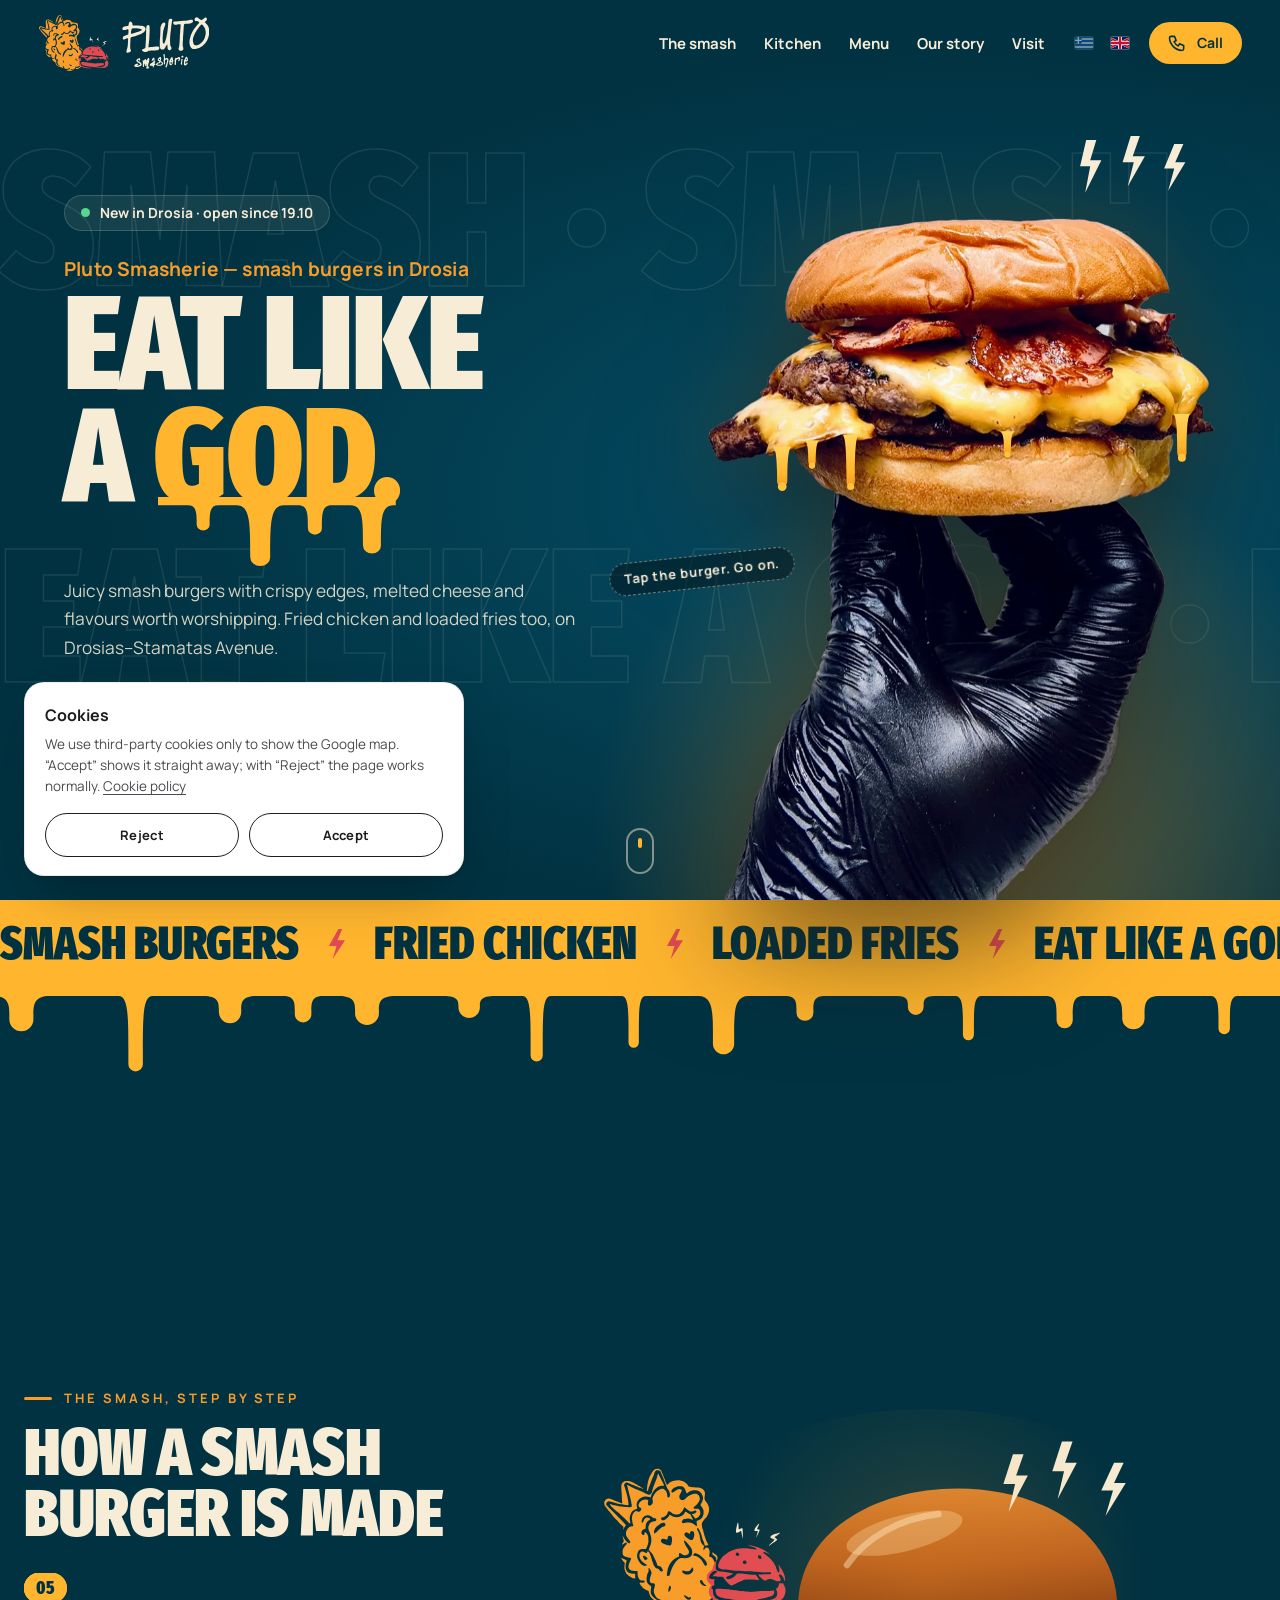
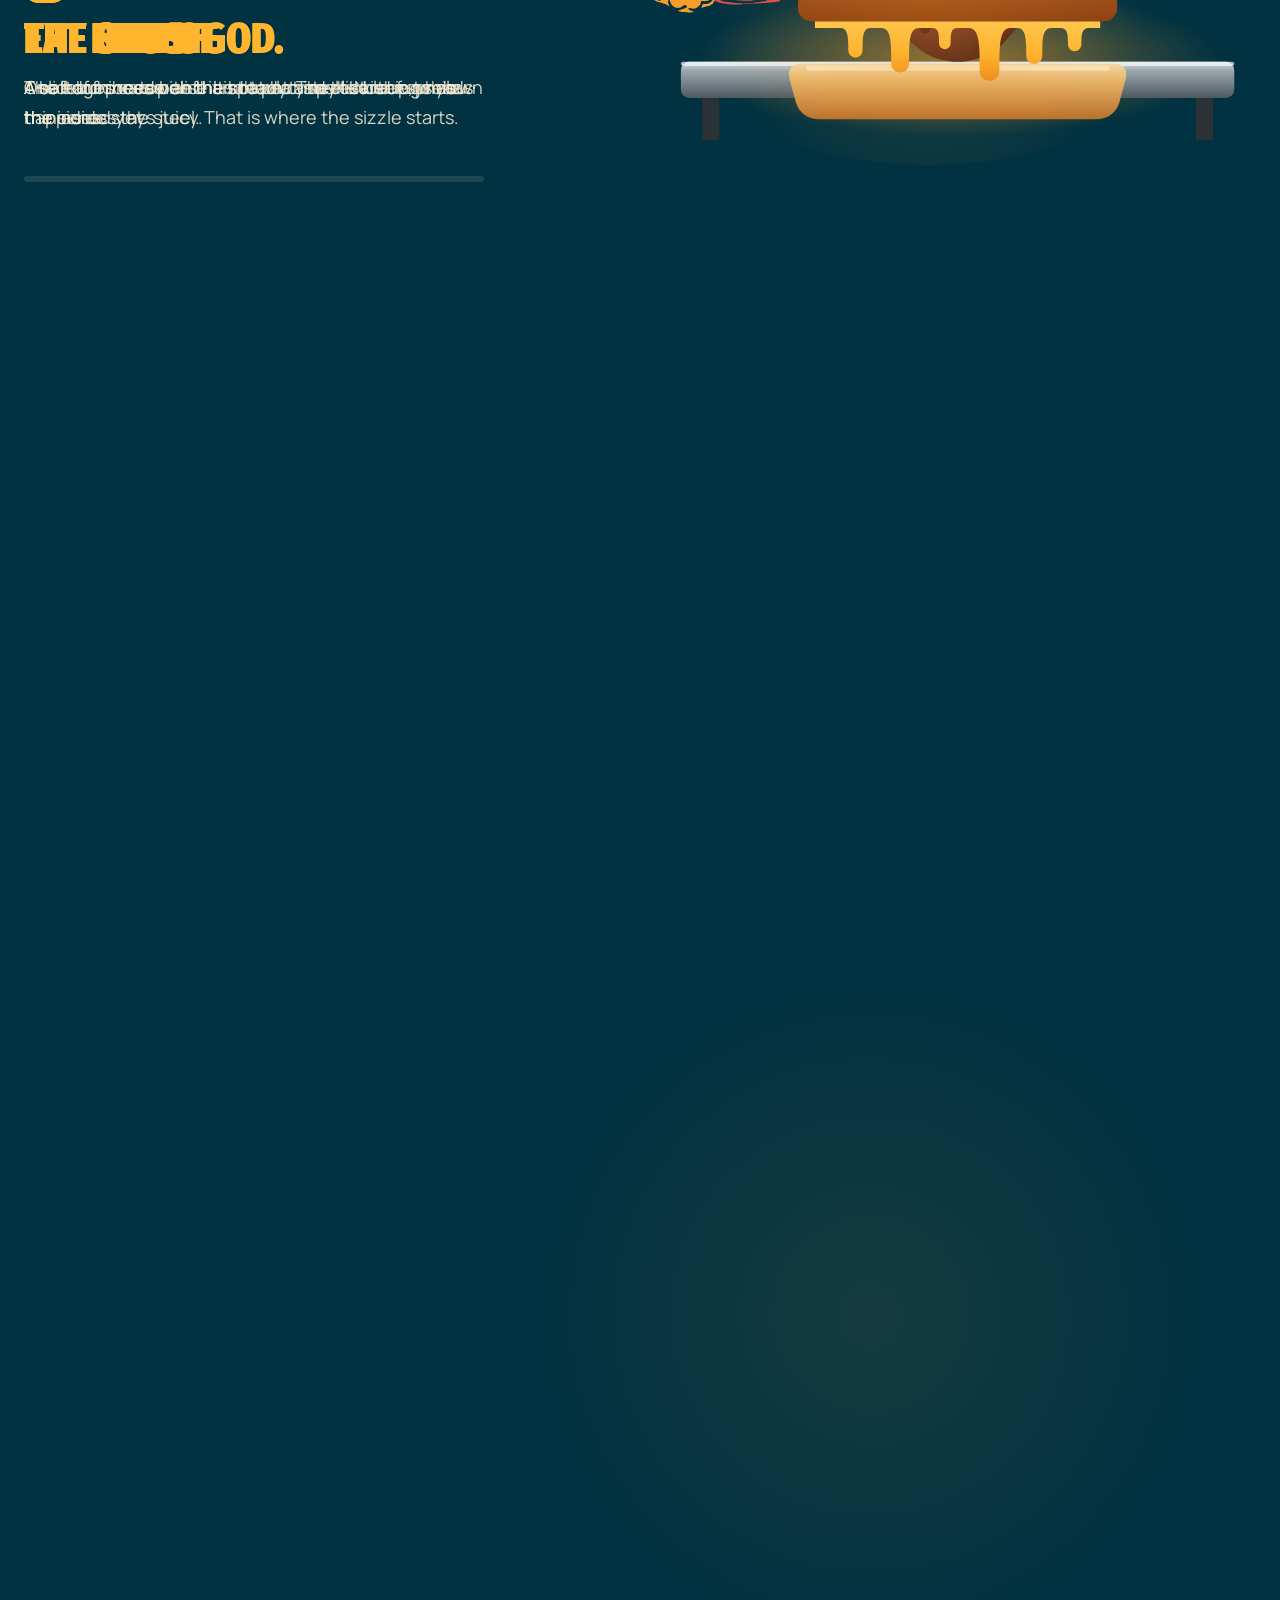
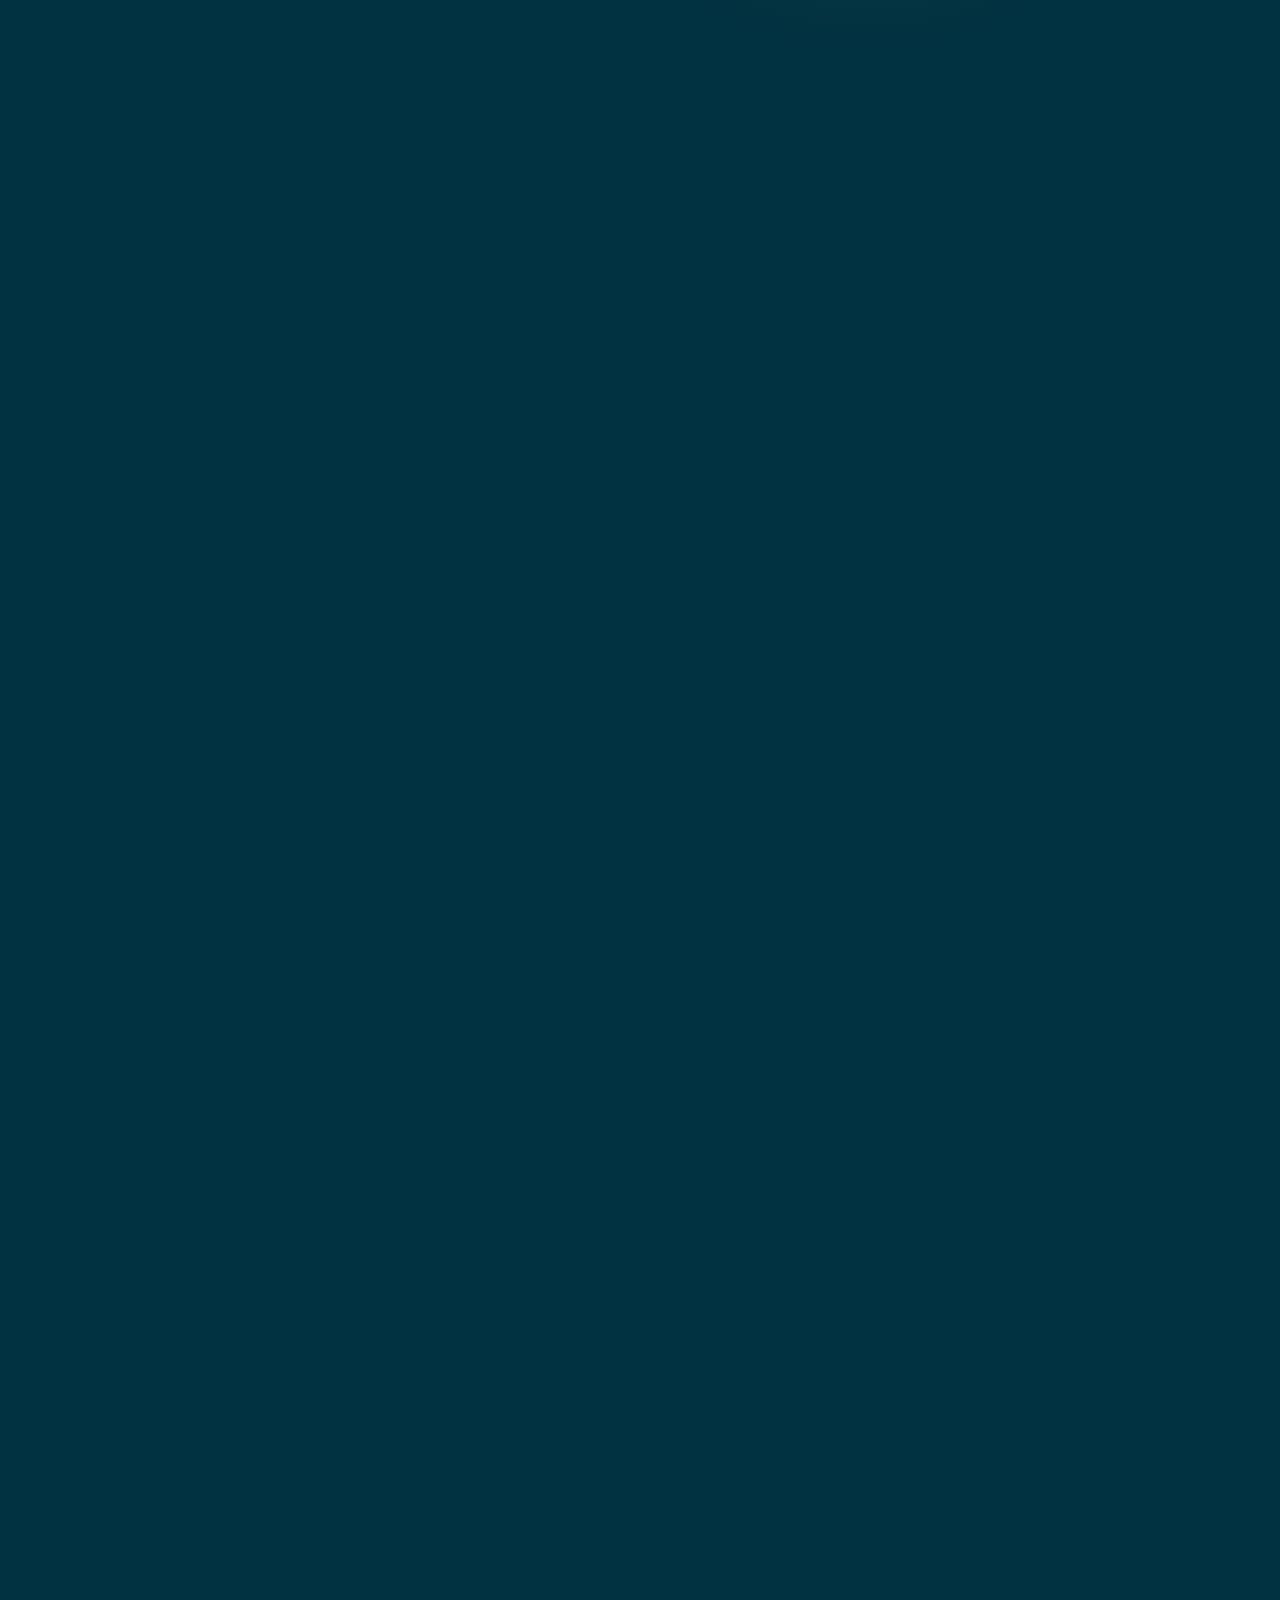
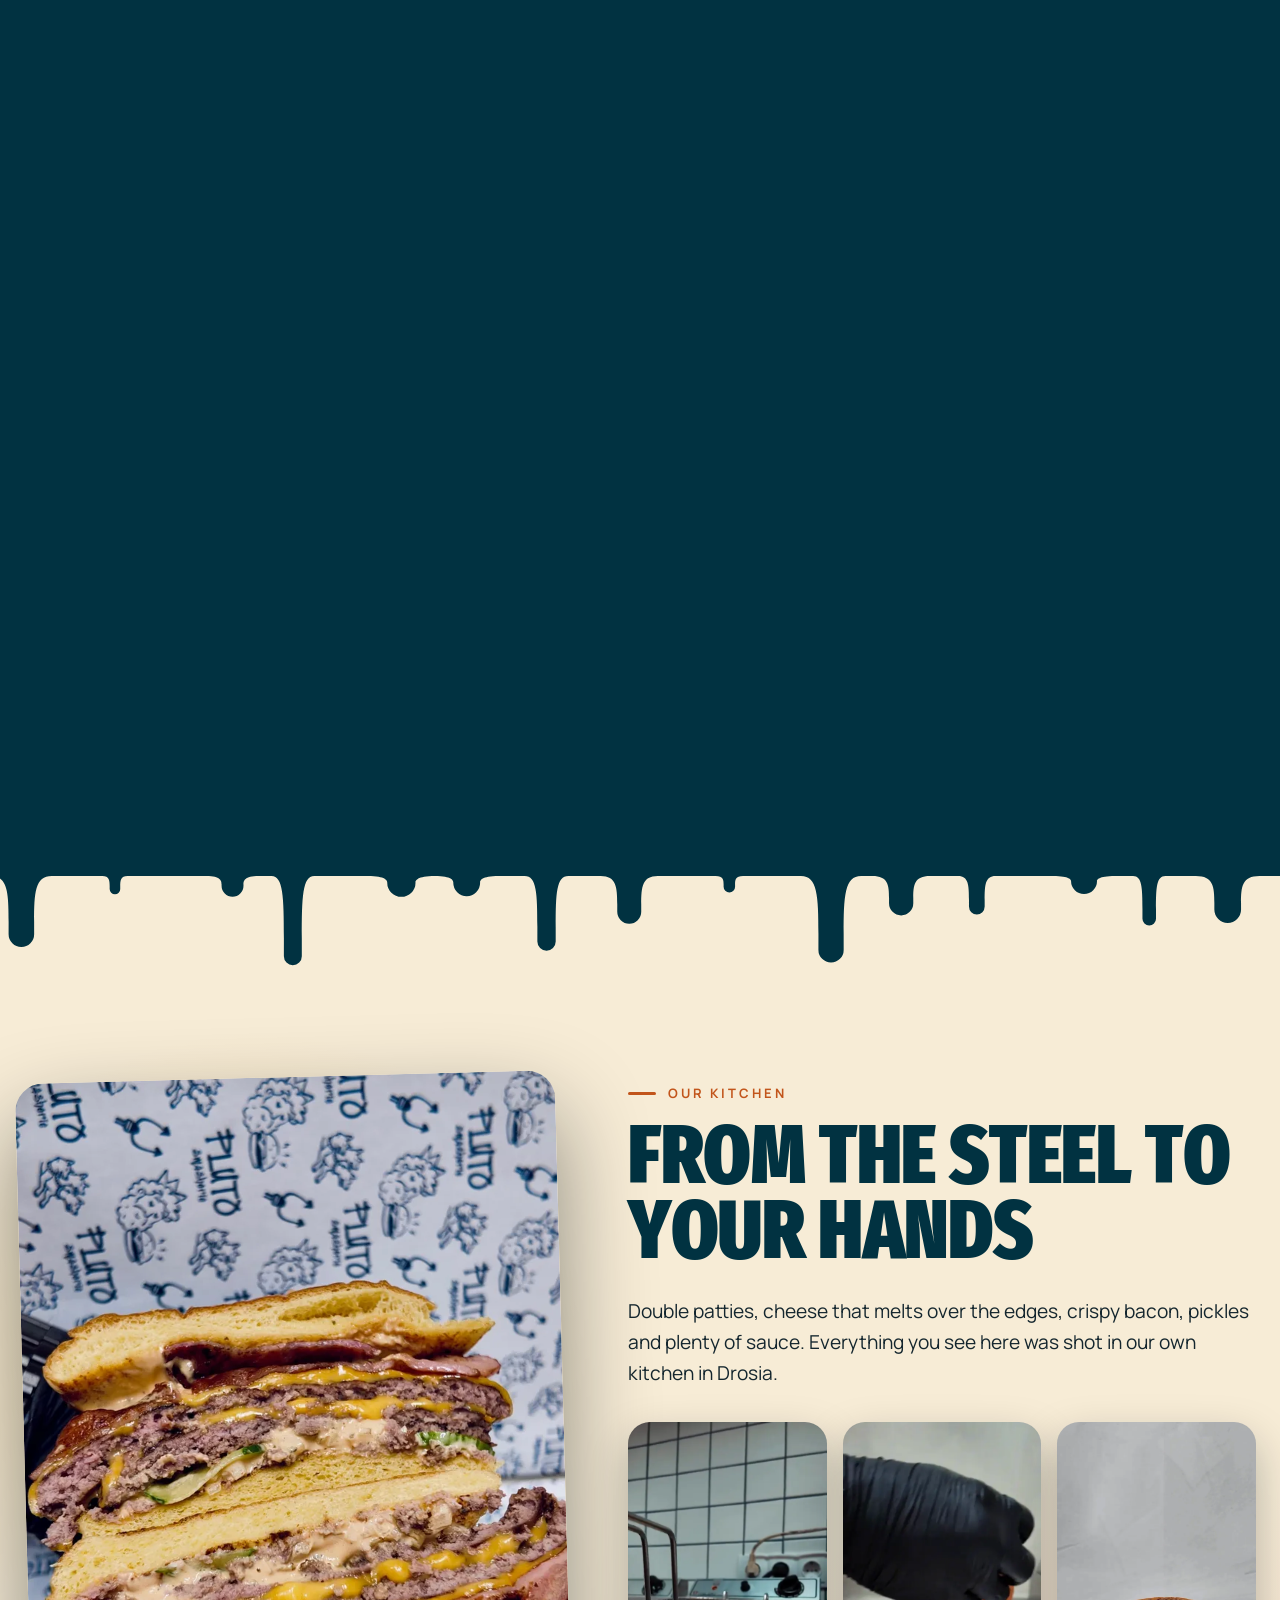
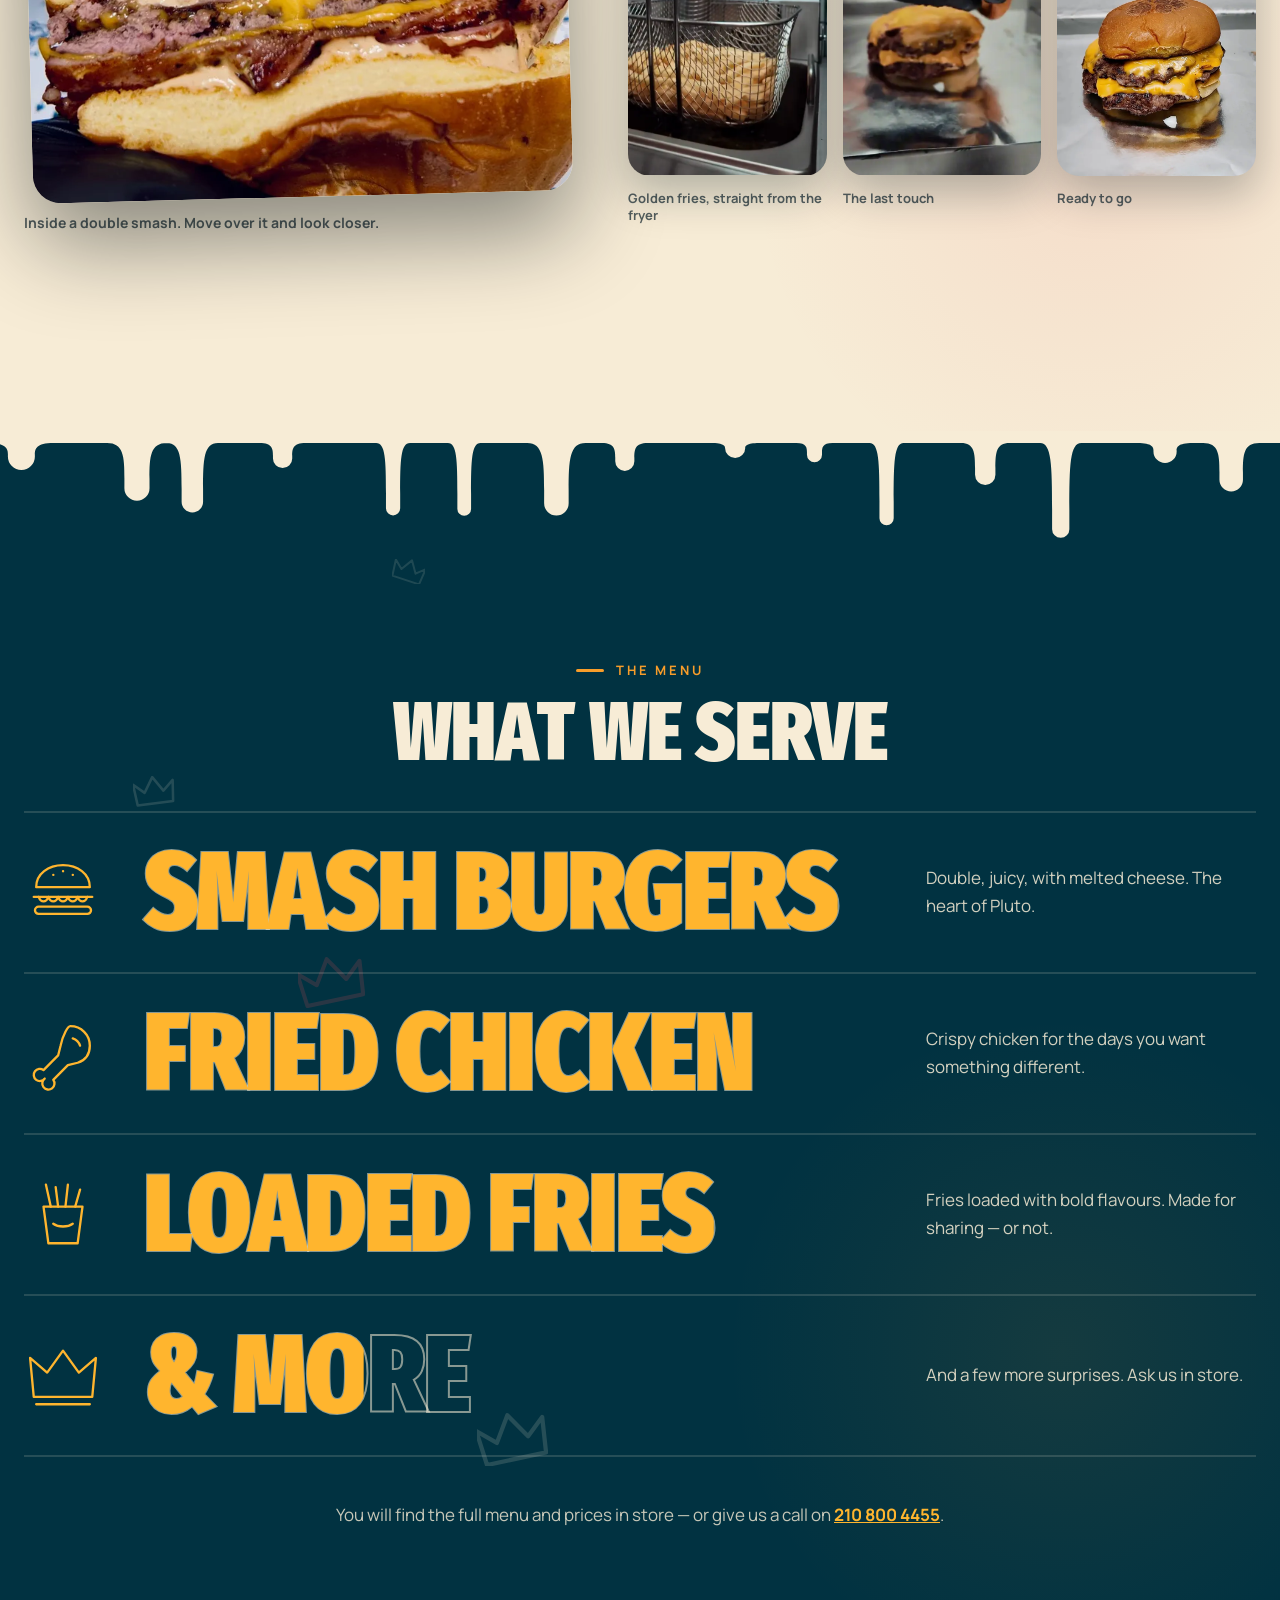
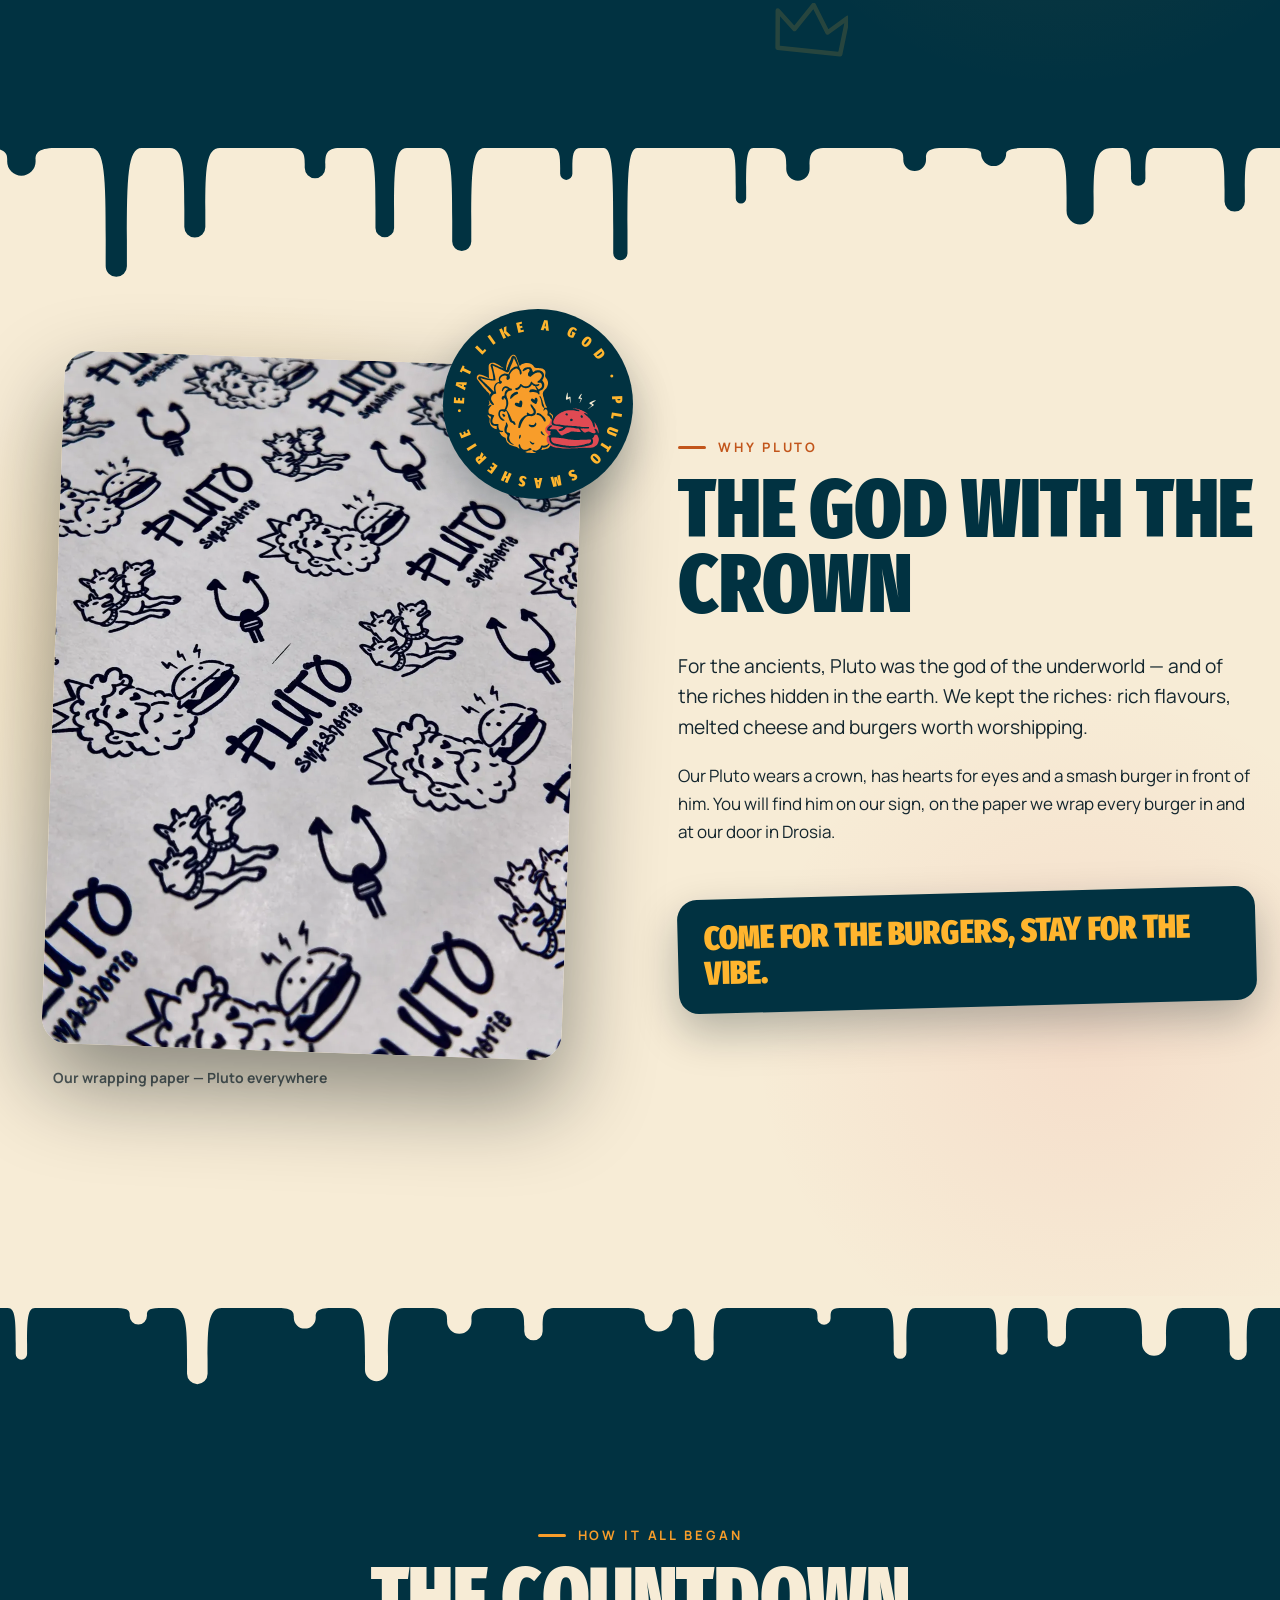
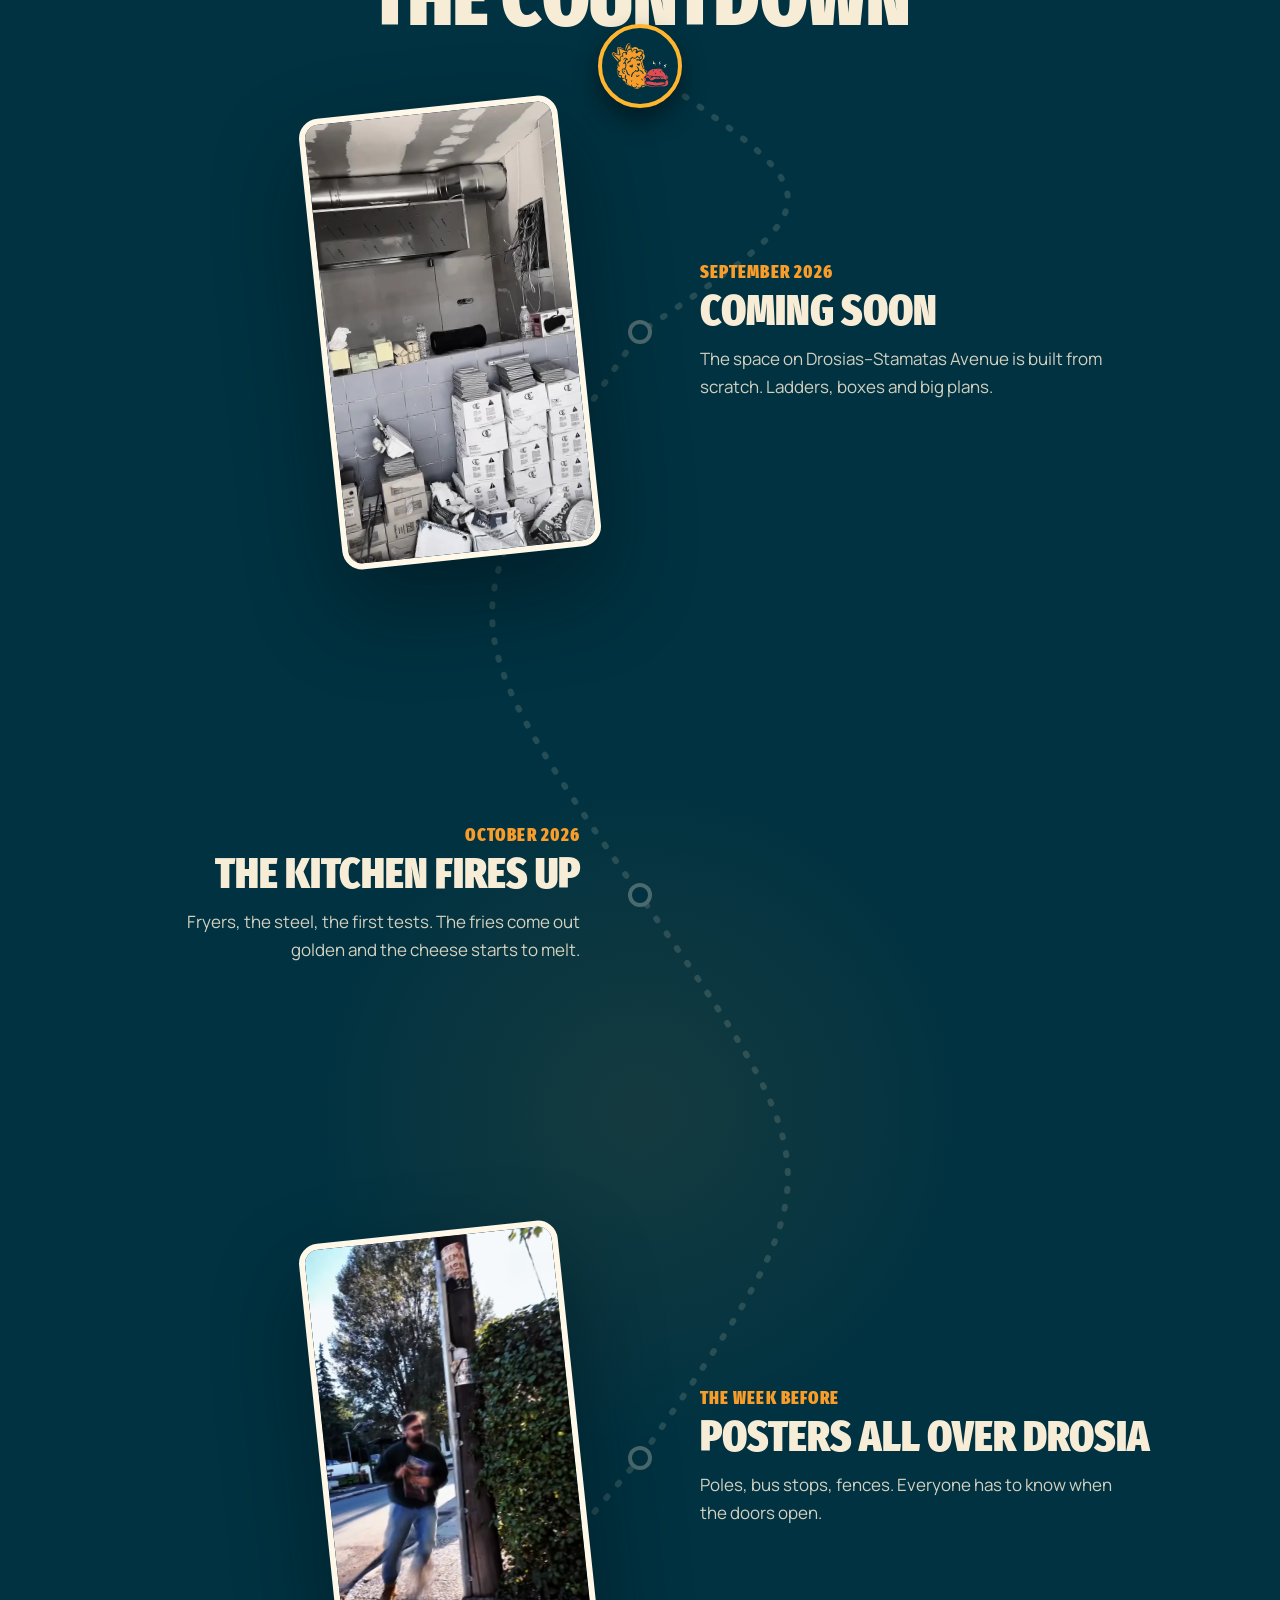
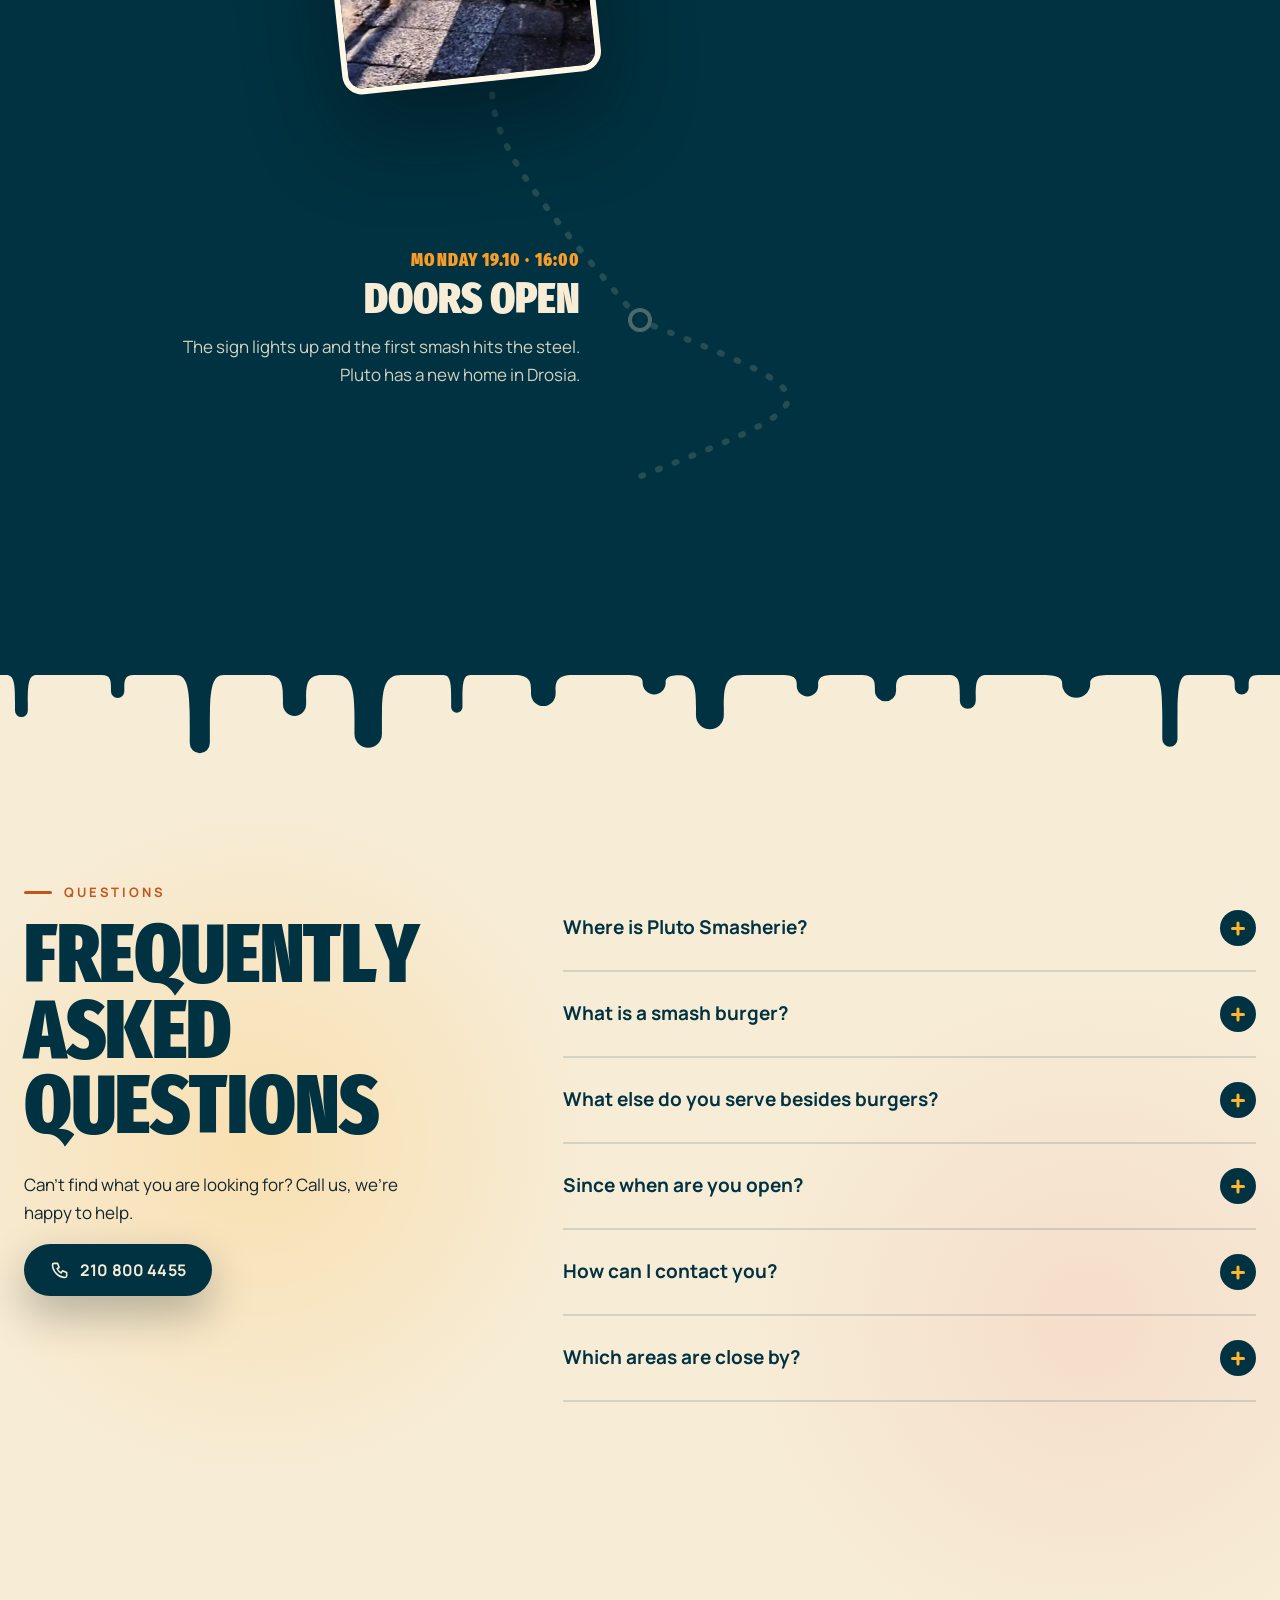
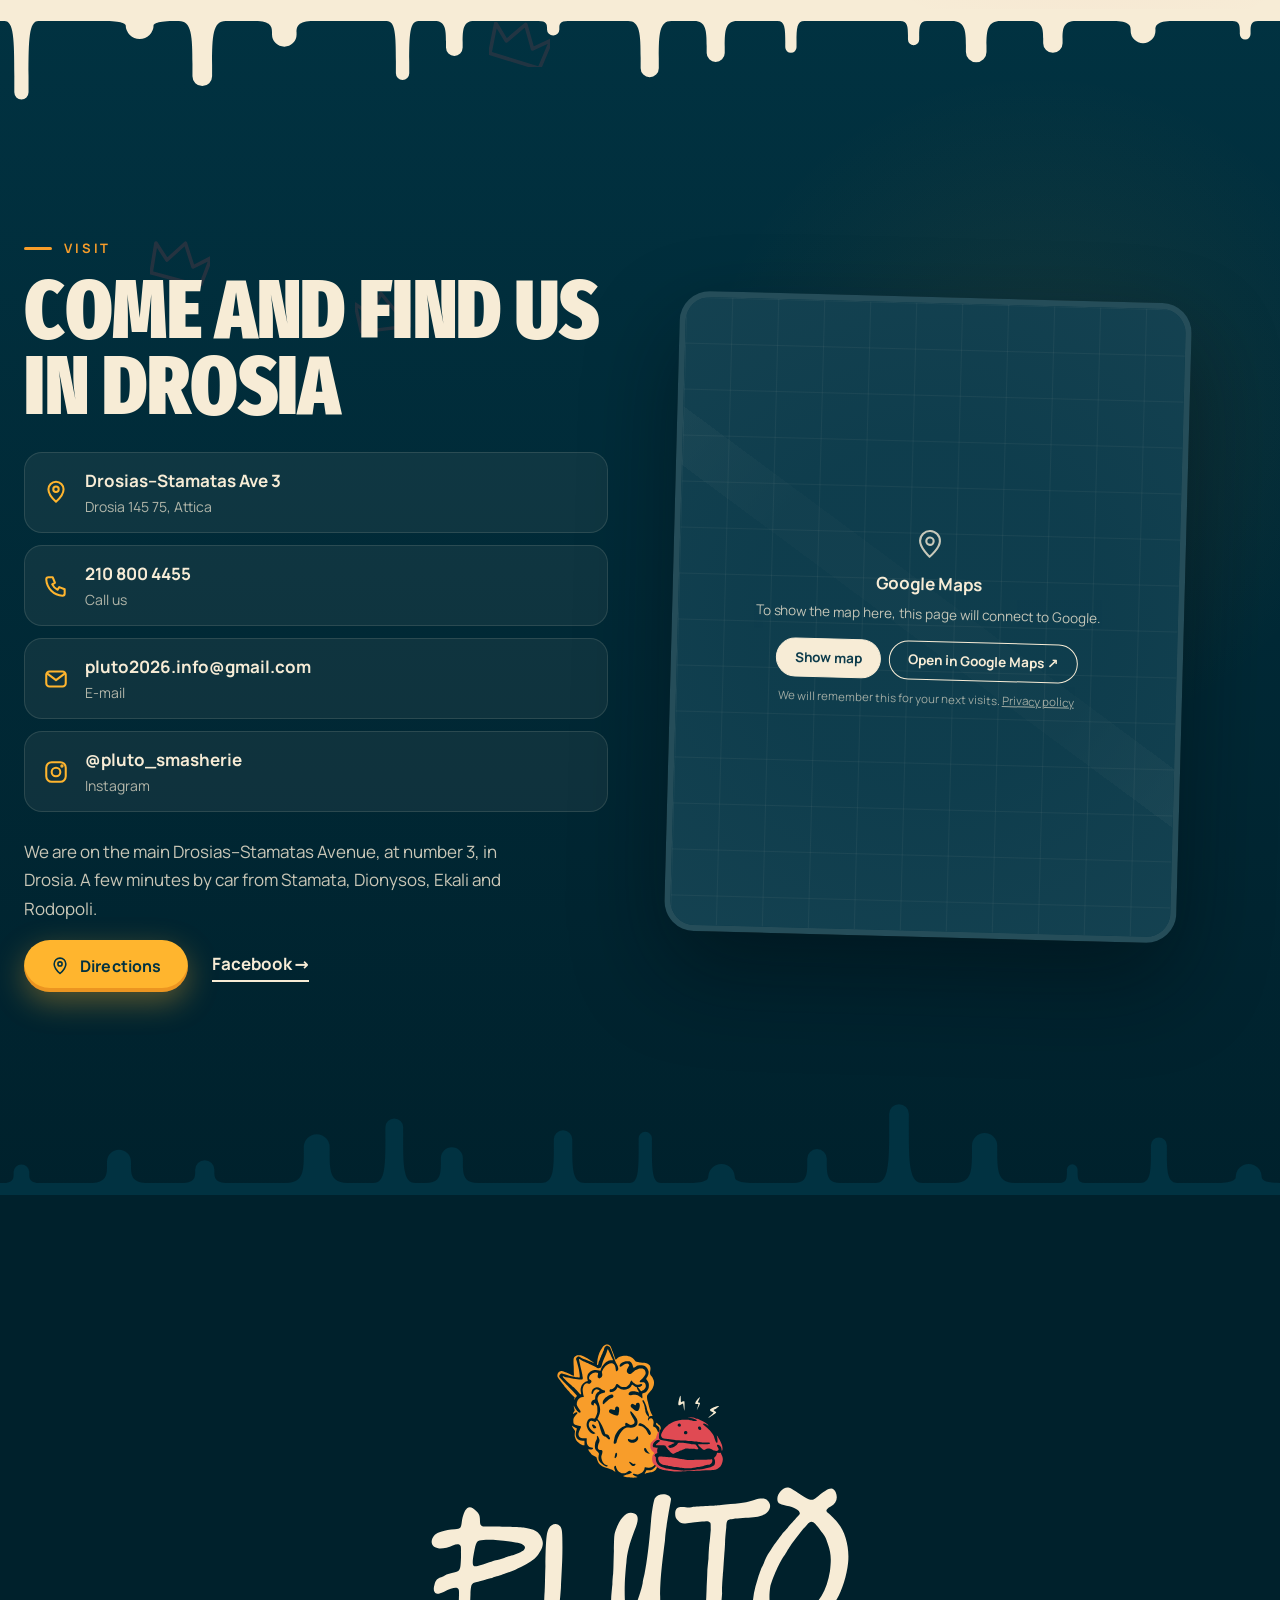
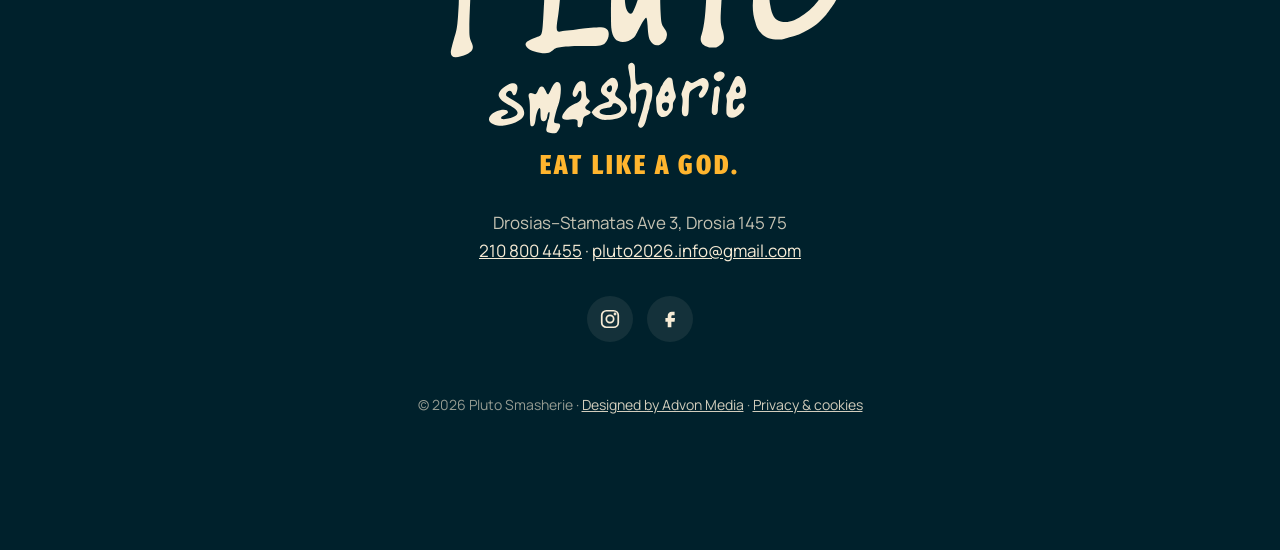
==== commit 31871e88: "PLUTO: clean cheese strip under the hero (no overlap, no tilt, drips grow once); Pluto logo sits bes" ====
--- a/en.html
+++ b/en.html
@@ -35,7 +35,7 @@
 <link rel="preload" href="assets/fonts/manrope-greek-400-normal.woff2" as="font" type="font/woff2" crossorigin>
 <script>document.documentElement.classList.add('js')</script>
 <style id="advon-fonts">@font-face{font-family:'Fira Sans Extra Condensed';font-style:normal;font-display:swap;font-weight:900;src:url(assets/fonts/fira-sans-extra-condensed-greek-900-normal.woff2) format('woff2');unicode-range:U+0370-0377,U+037A-037F,U+0384-038A,U+038C,U+038E-03A1,U+03A3-03FF}@font-face{font-family:'Fira Sans Extra Condensed';font-style:normal;font-display:swap;font-weight:900;src:url(assets/fonts/fira-sans-extra-condensed-latin-ext-900-normal.woff2) format('woff2');unicode-range:U+0100-02BA,U+02BD-02C5,U+02C7-02CC,U+02CE-02D7,U+02DD-02FF,U+0304,U+0308,U+0329,U+1D00-1DBF,U+1E00-1E9F,U+1EF2-1EFF,U+2020,U+20A0-20AB,U+20AD-20C0,U+2113,U+2C60-2C7F,U+A720-A7FF}@font-face{font-family:'Fira Sans Extra Condensed';font-style:normal;font-display:swap;font-weight:900;src:url(assets/fonts/fira-sans-extra-condensed-latin-900-normal.woff2) format('woff2');unicode-range:U+0000-00FF,U+0131,U+0152-0153,U+02BB-02BC,U+02C6,U+02DA,U+02DC,U+0304,U+0308,U+0329,U+2000-206F,U+20AC,U+2122,U+2191,U+2193,U+2212,U+2215,U+FEFF,U+FFFD}@font-face{font-family:'Manrope';font-style:normal;font-display:swap;font-weight:400;src:url(assets/fonts/manrope-greek-400-normal.woff2) format('woff2');unicode-range:U+0370-0377,U+037A-037F,U+0384-038A,U+038C,U+038E-03A1,U+03A3-03FF}@font-face{font-family:'Manrope';font-style:normal;font-display:swap;font-weight:400;src:url(assets/fonts/manrope-latin-ext-400-normal.woff2) format('woff2');unicode-range:U+0100-02BA,U+02BD-02C5,U+02C7-02CC,U+02CE-02D7,U+02DD-02FF,U+0304,U+0308,U+0329,U+1D00-1DBF,U+1E00-1E9F,U+1EF2-1EFF,U+2020,U+20A0-20AB,U+20AD-20C0,U+2113,U+2C60-2C7F,U+A720-A7FF}@font-face{font-family:'Manrope';font-style:normal;font-display:swap;font-weight:400;src:url(assets/fonts/manrope-latin-400-normal.woff2) format('woff2');unicode-range:U+0000-00FF,U+0131,U+0152-0153,U+02BB-02BC,U+02C6,U+02DA,U+02DC,U+0304,U+0308,U+0329,U+2000-206F,U+20AC,U+2122,U+2191,U+2193,U+2212,U+2215,U+FEFF,U+FFFD}@font-face{font-family:'Manrope';font-style:normal;font-display:swap;font-weight:700;src:url(assets/fonts/manrope-greek-700-normal.woff2) format('woff2');unicode-range:U+0370-0377,U+037A-037F,U+0384-038A,U+038C,U+038E-03A1,U+03A3-03FF}@font-face{font-family:'Manrope';font-style:normal;font-display:swap;font-weight:700;src:url(assets/fonts/manrope-latin-ext-700-normal.woff2) format('woff2');unicode-range:U+0100-02BA,U+02BD-02C5,U+02C7-02CC,U+02CE-02D7,U+02DD-02FF,U+0304,U+0308,U+0329,U+1D00-1DBF,U+1E00-1E9F,U+1EF2-1EFF,U+2020,U+20A0-20AB,U+20AD-20C0,U+2113,U+2C60-2C7F,U+A720-A7FF}@font-face{font-family:'Manrope';font-style:normal;font-display:swap;font-weight:700;src:url(assets/fonts/manrope-latin-700-normal.woff2) format('woff2');unicode-range:U+0000-00FF,U+0131,U+0152-0153,U+02BB-02BC,U+02C6,U+02DA,U+02DC,U+0304,U+0308,U+0329,U+2000-206F,U+20AC,U+2122,U+2191,U+2193,U+2212,U+2215,U+FEFF,U+FFFD}</style>
-<style>:root{--navy:#013241;--navy2:#03465C;--deep:#00212C;--cream:#F7ECD6;--cream2:#FFF7E8;--ink:#14262E;--cheese:#FFB52E;--orange:#F89D2A;--ketchup:#E04A53;--ok:#C2551B;--fd:'Fira Sans Extra Condensed','Arial Narrow',Impact,sans-serif;--fb:'Manrope',system-ui,-apple-system,'Segoe UI',sans-serif;--sh1:0 6px 18px rgba(0,20,28,.18);--sh2:0 18px 44px rgba(0,20,28,.28);--sh3:0 40px 90px rgba(0,10,16,.45);--ease:cubic-bezier(.22,1,.36,1);--spring:cubic-bezier(.34,1.56,.64,1);--w:1240px;color-scheme:light only}*,*::before,*::after{box-sizing:border-box}html{scroll-behavior:smooth;-webkit-text-size-adjust:100%;overflow-x:clip}@media (prefers-reduced-motion:reduce){html{scroll-behavior:auto}}body{margin:0;background:var(--navy);color:var(--cream);font:400 17px/1.65 var(--fb);overflow-x:clip;-webkit-font-smoothing:antialiased}img,video,svg{display:block;max-width:100%}a{color:inherit}h1,h2,h3{margin:0;font-weight:900}p{margin:0 0 1em}.skip{position:absolute;left:-9999px;top:8px;z-index:200;background:var(--cheese);color:var(--navy);padding:10px 16px;border-radius:10px;font-weight:700}.skip:focus{left:12px}:focus-visible{outline:3px solid var(--cheese);outline-offset:3px;border-radius:6px}.wrap{width:min(var(--w),100% - 48px);margin-inline:auto}section{position:relative;isolation:isolate}.eyebrow{font:700 13px/1 var(--fb);letter-spacing:.22em;text-transform:uppercase;color:var(--orange);margin:0 0 18px;display:flex;align-items:center;gap:12px}.eyebrow::before{content:"";width:28px;height:3px;border-radius:3px;background:currentColor}h2{font:900 clamp(46px,6.4vw,96px)/.92 var(--fd);text-transform:uppercase;letter-spacing:-.005em;margin-bottom:28px}.lead{font-size:clamp(18px,1.5vw,21px);line-height:1.6}.btn{display:inline-flex;align-items:center;gap:10px;padding:16px 26px;border-radius:999px;font:800 16px/1 var(--fb);text-decoration:none;letter-spacing:.01em;position:relative;overflow:hidden;transition:transform .35s var(--spring),box-shadow .35s}.btn svg{width:20px;height:20px;flex:none}.btn-p{background:var(--cheese);color:var(--navy);box-shadow:0 10px 30px rgba(255,181,46,.35),inset 0 -4px 0 rgba(200,90,10,.35)}.btn-d{background:var(--navy);color:var(--cream);box-shadow:var(--sh2)}.btn-s{padding:11px 18px;font-size:14px;background:var(--cheese);color:var(--navy)}.btn::after{content:"";position:absolute;inset:0;background:linear-gradient(105deg,transparent 30%,rgba(255,255,255,.55) 50%,transparent 70%);transform:translateX(-120%)}@media (hover:hover){.btn:hover{transform:translateY(-3px) scale(1.03)}.btn:hover::after{transform:translateX(120%);transition:transform .8s}}.btn:active{transform:scale(.96)}.tlink{font-weight:700;text-decoration:none;border-bottom:2px solid currentColor;padding-bottom:2px}@media (hover:hover){.tlink:hover{color:var(--cheese)}}.hd{position:fixed;inset:0 0 auto;z-index:60;display:flex;align-items:center;gap:24px;padding:14px clamp(16px,3vw,40px);transition:background .4s,box-shadow .4s,padding .4s}.hd.solid{background:rgba(1,50,65,.92);-webkit-backdrop-filter:blur(12px);backdrop-filter:blur(12px);box-shadow:0 8px 30px rgba(0,0,0,.25);padding-block:10px}.brand{display:flex;align-items:center;gap:12px;color:var(--cream);margin-right:auto;text-decoration:none}.hd-logo{width:auto;height:58px;flex:none;transition:transform .6s var(--spring);transform-origin:50% 80%}.hd.solid .hd-logo{transform:scale(.84)}@media (hover:hover){.brand:hover .hd-logo{transform:rotate(-8deg) scale(1.06)}}.wm{width:auto;height:52px;fill:currentColor;transition:transform .5s var(--spring)}.hd.solid .wm{transform:scale(.86) rotate(-2deg)}.nav{display:flex;gap:28px;align-items:center}.nav a{color:var(--cream);text-decoration:none;font:700 15px/1 var(--fb);position:relative;padding:8px 0}.nav a::after{content:"";position:absolute;left:0;right:0;bottom:0;height:3px;border-radius:3px;background:var(--cheese);transform:scaleX(0);transform-origin:left;transition:transform .35s var(--ease)}@media (hover:hover){.nav a:hover::after{transform:scaleX(1)}}.nav .nav-call{display:none}.hd-r{display:flex;align-items:center;gap:14px}.langs{display:flex;gap:6px}.langs button{border:0;background:none;padding:6px;border-radius:8px;cursor:pointer;opacity:.55;transition:opacity .2s,transform .2s}.langs button[aria-pressed=true]{opacity:1}.flag{display:block;width:18px;height:12px;overflow:hidden;line-height:0;border-radius:2px;box-shadow:0 0 0 1px rgba(255,255,255,.25)}.flag svg{display:block;width:100%;height:100%}.burger{display:none;width:46px;height:46px;border:0;border-radius:50%;background:var(--cheese);cursor:pointer;position:relative}.burger i{position:absolute;left:13px;right:13px;height:3px;border-radius:3px;background:var(--navy);transition:transform .35s var(--ease),opacity .2s}.burger i:nth-child(1){top:15px}.burger i:nth-child(2){top:21.5px}.burger i:nth-child(3){top:28px}.burger[aria-expanded=true] i:nth-child(1){transform:translateY(6.5px) rotate(45deg)}.burger[aria-expanded=true] i:nth-child(2){opacity:0}.burger[aria-expanded=true] i:nth-child(3){transform:translateY(-6.5px) rotate(-45deg)}@media (max-width:1020px){.burger{display:block;z-index:70}.hd-call{display:none}.nav{position:fixed;inset:0;z-index:65;flex-direction:column;justify-content:center;gap:10px;background:var(--navy);clip-path:circle(0 at calc(100% - 44px) 38px);transition:clip-path .6s var(--ease);visibility:hidden}.nav.open{clip-path:circle(150% at calc(100% - 44px) 38px);visibility:visible}.nav a{font:900 44px/1.1 var(--fd);text-transform:uppercase;opacity:0;transform:translateY(20px);transition:opacity .4s,transform .5s var(--spring)}.nav.open a{opacity:1;transform:none}.nav.open a:nth-child(2){transition-delay:.05s}.nav.open a:nth-child(3){transition-delay:.1s}.nav.open a:nth-child(4){transition-delay:.15s}.nav.open a:nth-child(5){transition-delay:.2s}.nav.open a:nth-child(6){transition-delay:.25s}.nav .nav-call{display:inline-flex;align-items:center;gap:10px;margin-top:18px;font:800 20px/1 var(--fb);background:var(--cheese);color:var(--navy);padding:16px 24px;border-radius:999px}.nav .nav-call svg{width:22px;height:22px}.nav .nav-call::after{display:none}.langs{position:relative;z-index:70}}@media (max-width:520px){.wm{height:36px}.hd-logo{height:44px}.brand{gap:8px}.hd{gap:12px}}#intro{position:fixed;inset:0;z-index:100;background:var(--navy);display:none;place-items:center;pointer-events:none}.intro #intro{display:grid}.in-logo svg{width:100%;height:auto}.in-logo{width:min(56vw,340px);transform:scale(.2);opacity:0;animation:inPop .7s var(--spring) .05s forwards}@keyframes inPop{to{transform:scale(1);opacity:1}}.in-cheese{position:absolute;left:0;top:0;width:100%;height:100%;overflow:visible;transform:translateY(-120%);fill:var(--cheese)}.intro.go .in-cheese{transition:transform .5s cubic-bezier(.55,0,.3,1);transform:translateY(0)}.intro.out #intro{transition:transform .75s cubic-bezier(.65,0,.35,1);transform:translateY(118%)}.intro.out .in-logo{transition:opacity .2s;opacity:0}.hero{min-height:100svh;display:grid;grid-template-columns:minmax(0,1.05fr) minmax(0,1fr);align-items:center;gap:20px;padding:120px clamp(20px,5vw,80px) 0;overflow-x:clip;background:radial-gradient(110% 80% at 75% 55%,#05506A 0,var(--navy) 62%)}.h-bg{position:absolute;inset:0;z-index:-1;pointer-events:none;overflow:hidden}.h-glow{position:absolute;width:70vmax;height:70vmax;right:-12vmax;bottom:-30vmax;border-radius:50%;background:radial-gradient(circle,rgba(248,157,42,.42),rgba(248,157,42,0) 62%);transform:translate(var(--gx,0),var(--gy,0));transition:transform .6s var(--ease)}.mq{position:absolute;left:0;white-space:nowrap;display:flex;font:900 clamp(110px,15vw,240px)/1 var(--fd);color:transparent;-webkit-text-stroke:1.5px rgba(247,236,214,.10);letter-spacing:.01em}.mq span{padding-right:.2em}.mq1{top:14%;animation:mq 46s linear infinite}.mq2{top:58%;animation:mq 60s linear infinite reverse}@keyframes mq{to{transform:translateX(-50%)}}.h-txt{position:relative;z-index:2;max-width:640px;padding-bottom:9vh}.kick{display:inline-flex;align-items:center;gap:10px;font:700 14px/1 var(--fb);background:rgba(247,236,214,.08);border:1px solid rgba(247,236,214,.18);padding:10px 16px;border-radius:999px;margin:0 0 26px}.kick .dot{width:9px;height:9px;border-radius:50%;background:#58D68D;box-shadow:0 0 0 0 rgba(88,214,141,.6);animation:pulse 2.2s infinite}@keyframes pulse{70%{box-shadow:0 0 0 10px rgba(88,214,141,0)}100%{box-shadow:0 0 0 0 rgba(88,214,141,0)}}.h1{font:800 clamp(17px,1.5vw,21px)/1.35 var(--fb);color:var(--orange);margin:0 0 6px;letter-spacing:.01em}.display{font:900 clamp(84px,10.4vw,176px)/.84 var(--fd);margin:0 0 clamp(50px,5vw,74px);letter-spacing:-.01em;color:var(--cream)}.display .dl{display:block}.god{position:relative;display:inline-block;color:var(--cheese)}.god-drip{position:absolute;left:2%;top:86%;width:96%;height:.55em;overflow:visible;fill:var(--cheese)}.h-sub{font-size:clamp(17px,1.35vw,20px);max-width:520px;color:rgba(247,236,214,.86)}.h-cta{display:flex;align-items:center;gap:26px;flex-wrap:wrap;margin-top:30px}.h-food{position:relative;z-index:1;align-self:end;justify-self:center;width:min(100%,560px);height:100%;display:flex;flex-direction:column;justify-content:flex-end;align-items:center}.bite-btn{all:unset;display:block;position:relative;cursor:pointer;width:100%;-webkit-tap-highlight-color:transparent}.bite-btn:focus-visible{outline:3px solid var(--cheese);outline-offset:6px;border-radius:24px}.tilt{display:block;position:relative;transform-style:preserve-3d;transform:perspective(1100px) rotateX(var(--rx,0deg)) rotateY(var(--ry,0deg)) translateY(var(--ty,0px));transition:transform .5s var(--ease);will-change:transform}.h-burger{width:100%;height:auto}.bite-btn{filter:drop-shadow(0 40px 60px rgba(0,8,12,.55)) drop-shadow(0 0 40px rgba(248,157,42,.18))}.tilt{-webkit-mask-composite:source-in;mask-composite:intersect}.h-drips{position:absolute;inset:0;width:100%;height:100%;overflow:visible;pointer-events:none}.h-drips .d{fill:url(#hdg);transform-origin:50% 0;transform-box:fill-box;animation:drip var(--t,5s) ease-in-out var(--dl,0s) infinite alternate}@keyframes drip{from{transform:scaleY(.55)}to{transform:scaleY(1.12)}}.h-drips .drop{fill:#FFC23D;animation:drop var(--t,5s) ease-in var(--dl,0s) infinite}@keyframes drop{0%,62%{transform:translateY(0) scale(0);opacity:0}66%{transform:translateY(0) scale(1);opacity:1}100%{transform:translateY(220px) scale(.7);opacity:0}}.bolts{position:absolute;top:2%;right:4%;width:22%;z-index:2}.bolts path{fill:var(--cream);transform-box:fill-box;transform-origin:50% 100%;animation:zap 2.6s infinite}.bolts .b2{animation-delay:.25s}.bolts .b3{animation-delay:.5s}@keyframes zap{0%,40%,100%{opacity:1;transform:none}45%{opacity:.2;transform:scale(.85)}50%{opacity:1;transform:scale(1.12) rotate(-6deg)}60%{opacity:.5}}.bite-hint{font:700 13px/1 var(--fb);letter-spacing:.06em;color:var(--cream);background:rgba(0,20,28,.55);border:1px dashed rgba(247,236,214,.45);padding:9px 14px;border-radius:999px;position:absolute;left:-10%;bottom:40%;transform:rotate(-6deg);z-index:3;margin:0;animation:bob 3s ease-in-out infinite}@keyframes bob{50%{transform:rotate(-6deg) translateY(-6px)}}.crumbs{position:absolute;inset:0;pointer-events:none}.crumbs i{position:absolute;width:var(--s,8px);height:var(--s,8px);border-radius:40% 60% 50% 45%;background:var(--c,#D9822F);animation:crumb .9s var(--ease) forwards}@keyframes crumb{to{transform:translate(var(--x),var(--y)) rotate(var(--r));opacity:0}}.scroll-cue{position:absolute;left:50%;bottom:26px;width:28px;height:46px;border:2px solid rgba(247,236,214,.5);border-radius:20px;transform:translateX(-50%);z-index:3;transition:opacity .4s}.scroll-cue span{position:absolute;left:50%;top:8px;width:4px;height:10px;margin-left:-2px;border-radius:2px;background:var(--cheese);animation:cue 1.8s infinite}@keyframes cue{60%{transform:translateY(14px);opacity:0}100%{opacity:0}}.scrolled .scroll-cue{opacity:0}.js .h-txt>*{opacity:0;transform:translateY(26px)}.js .ready .h-txt>*{opacity:1}.js .ready .h-txt>*{opacity:1;transform:none;transition:opacity .6s,transform .9s var(--spring)}.js .ready .h-txt>*:nth-child(2){transition-delay:.08s}.js .ready .h-txt>*:nth-child(3){transition-delay:.16s}.js .ready .h-txt>*:nth-child(4){transition-delay:.26s}.js .ready .h-txt>*:nth-child(5){transition-delay:.34s}.js .h-food .bite-btn{transform:translateY(40%) scale(.9);opacity:0}.js .ready .h-food .bite-btn{transform:none;opacity:1;transition:transform 1.1s var(--spring) .15s,opacity .5s .15s}.js .ready .god-drip path{animation:godDrip 1.6s var(--ease) .7s both}@keyframes godDrip{from{transform:scaleY(0)}}.god-drip path{transform-origin:50% 0}@media (max-width:860px){.hero{grid-template-columns:1fr;padding:96px 20px 0;gap:0;min-height:auto}.h-txt{display:contents}.kick{order:1;justify-self:start}.h1{order:2}.display{order:3;margin-bottom:34px}.h-food{order:4}.h-sub{order:5;margin-top:10px}.h-cta{order:6;margin:22px 0 60px}.h-food .bite-btn{max-height:58svh;overflow:hidden;-webkit-mask-image:linear-gradient(#000 78%,transparent);mask-image:linear-gradient(#000 78%,transparent)}.display{font-size:clamp(70px,22vw,120px)}.h-food{width:min(100%,430px);margin-top:10px}.bite-hint{bottom:auto;top:8%;left:0}.mq1{top:30%}.mq2{top:64%}.scroll-cue{display:none}}.drip-edge{position:absolute;left:0;right:0;top:100%;height:150px;z-index:5;pointer-events:none;margin-top:-1px}.drip-edge svg{position:absolute;inset:0 0 auto;width:100%;height:100%;overflow:visible}.drip-edge[data-up]{top:auto;bottom:100%;margin:0 0 -1px;transform:scaleY(-1)}.drip-edge .fall{position:absolute;top:0;width:12px;height:16px;border-radius:50% 50% 50% 50%/60% 60% 40% 40%;opacity:0;animation:fall var(--t,4s) ease-in var(--dl,0s) infinite}@keyframes fall{0%,70%{opacity:0;transform:translateY(var(--y0,40px)) scale(.3)}74%{opacity:1;transform:translateY(var(--y0,40px)) scale(1)}100%{opacity:0;transform:translateY(calc(var(--y0,40px) + 160px)) scale(.8)}}.ticker{position:relative;background:var(--cheese);color:var(--navy);padding:22px 0 20px;overflow:visible;margin-top:-1px}.tk-in{display:flex;align-items:center;gap:28px;white-space:nowrap;font:900 clamp(30px,3.6vw,52px)/1 var(--fd);text-transform:uppercase;width:max-content;animation:mq 34s linear infinite;transform-origin:center}.ticker .tk-wrap{overflow:hidden}.tk-in i{display:block;width:19px;height:30px;background:var(--ketchup);flex:none;clip-path:polygon(60% 0,10% 56.25%,50% 56.25%,30% 100%,95% 37.5%,55% 37.5%,80% 0)}.tk-in i svg{width:100%;height:100%;fill:currentColor}.ticker{overflow-x:clip}.amb{position:absolute;inset:0;z-index:-1;overflow:hidden;pointer-events:none}.amb i{position:absolute;display:block}.amb.off i{animation-play-state:paused!important}.amb .ab{width:var(--s);height:calc(var(--s)*1.6);color:var(--c);opacity:0;animation:twk var(--t) ease-in-out var(--dl) infinite}.amb .ab svg,.amb .ac svg{width:100%;height:100%;fill:currentColor}@keyframes twk{0%,100%{opacity:0;transform:scale(.6)}50%{opacity:var(--o,.5);transform:scale(1)}}.amb .ac{width:var(--s);height:calc(var(--s)*.75);color:var(--c);opacity:var(--o,.12);animation:drift var(--t) ease-in-out var(--dl) infinite alternate}@keyframes drift{from{transform:translate(0,0)}to{transform:translate(var(--dx),var(--dy))}}.amb .pat{inset:-120px;background-size:220px 220px;opacity:.07;animation:pat 60s linear infinite}@keyframes pat{to{transform:translate(220px,220px)}}.amb .wash{width:60vmax;height:60vmax;border-radius:50%;background:radial-gradient(circle,var(--c),transparent 62%);opacity:.5;animation:drift var(--t) ease-in-out infinite alternate}.smash{background:var(--navy);height:520vh;padding-top:150px}.sm-pin{position:sticky;top:0;height:100svh;display:grid;grid-template-columns:minmax(0,.9fr) minmax(0,1.1fr);align-items:center;gap:40px;width:min(var(--w),100% - 48px);margin-inline:auto}.sm-txt h2{font-size:clamp(46px,5.2vw,82px)}.steps{list-style:none;margin:0;padding:0;display:grid}.steps li{grid-area:1/1;opacity:0;transform:translateY(24px);transition:opacity .45s,transform .6s var(--spring);pointer-events:none;max-width:460px}.steps li.on{opacity:1;transform:none;pointer-events:auto}.steps b{font:900 18px/1 var(--fd);color:var(--navy);background:var(--cheese);border-radius:999px;padding:6px 12px;display:inline-block;margin-bottom:14px}.steps h3{font:900 clamp(34px,3.4vw,52px)/1 var(--fd);text-transform:uppercase;color:var(--cheese);margin-bottom:12px}.steps p{font-size:18px;color:rgba(247,236,214,.88)}.sm-prog{height:6px;border-radius:6px;background:rgba(247,236,214,.12);margin-top:26px;max-width:460px;overflow:hidden}.sm-prog i{display:block;height:100%;width:100%;background:linear-gradient(90deg,var(--orange),var(--cheese));transform:scaleX(var(--p,0));transform-origin:left;border-radius:6px}.sm-stage{position:relative;aspect-ratio:560/380;justify-self:center;width:100%}.sm-stage::before{content:"";position:absolute;inset:6%;border-radius:50%;background:radial-gradient(circle,rgba(248,157,42,.2),transparent 65%)}#scene{width:100%;height:100%;overflow:hidden}#steam path{fill:none;stroke:rgba(247,236,214,.55);stroke-width:5;stroke-linecap:round;stroke-dasharray:30 200;animation:steam 1.6s linear infinite}#steam path:nth-child(2){animation-delay:.4s}#steam path:nth-child(3){animation-delay:.8s}@keyframes steam{from{stroke-dashoffset:230}to{stroke-dashoffset:0}}#splat circle{fill:#F6D58A}@media (max-width:860px){.smash{height:480vh;padding-top:120px}.sm-pin{grid-template-columns:1fr;grid-template-rows:auto 1fr;align-content:center;gap:0;padding-top:70px}.sm-stage{order:-1;width:100%;margin-bottom:6px}.sm-txt h2{font-size:clamp(34px,9.5vw,52px);margin-bottom:14px}.sm-txt .eyebrow{margin-bottom:10px}.steps h3{font-size:30px;margin-bottom:6px}.steps p{font-size:16px;margin:0}.steps b{margin-bottom:8px}.sm-prog{margin-top:14px}}.kitchen{background:var(--cream);color:var(--ink);padding:210px 0 200px}.kitchen .eyebrow,.story .eyebrow,.faq .eyebrow{color:var(--ok)}.ki-grid{display:grid;grid-template-columns:minmax(0,.86fr) minmax(0,1fr);gap:clamp(32px,5vw,80px);align-items:center}.ki-big{margin:0}.lens-box{position:relative;border-radius:28px;overflow:hidden;box-shadow:var(--sh3);transform:rotate(-1.5deg);cursor:zoom-in}.lens-box img{width:100%;height:auto}.lens{position:absolute;width:200px;height:200px;border-radius:50%;pointer-events:none;border:4px solid var(--cream2);box-shadow:0 18px 40px rgba(0,0,0,.4),inset 0 0 0 2px rgba(0,0,0,.08);background-repeat:no-repeat;opacity:0;transform:scale(.4);transition:opacity .25s,transform .35s var(--spring)}.lens-box.on .lens{opacity:1;transform:scale(1)}figcaption{font-size:14px;color:rgba(20,38,46,.72);margin-top:14px;font-weight:600}.ki-txt h2{color:var(--navy)}.tiles{display:grid;grid-template-columns:repeat(3,1fr);gap:16px;margin-top:34px}.tile{margin:0}.tile img{aspect-ratio:auto}.tile video,.tile img{width:100%;height:auto;border-radius:22px;box-shadow:var(--sh2);background:#ddd}.tile video{aspect-ratio:9/16;object-fit:cover}.tile figcaption{font-size:13px;line-height:1.35}.js .tile{opacity:0;transform:translateY(70px) scale(.92)}.js .tile.in{opacity:1;transform:translateY(var(--ty,0));transition:opacity .5s,transform .9s var(--spring)}.tile.t2{transition-delay:.08s}.tile.t3{transition-delay:.16s}@media (hover:hover){.tile:hover video,.tile:hover img{transform:scale(1.03);transition:transform .5s var(--spring)}}@media (max-width:860px){.kitchen{padding:170px 0 170px}.ki-grid{grid-template-columns:1fr}.tiles{gap:10px}.tile video,.tile img{border-radius:14px}.lens{display:none}}.menu{background:var(--navy);padding:230px 0 210px}.me-head{text-align:center;margin-bottom:40px}.me-head .eyebrow{justify-content:center}.rows{list-style:none;margin:0;padding:0;border-top:2px solid rgba(247,236,214,.15)}.row{display:grid;grid-template-columns:90px minmax(0,1fr) minmax(0,330px);gap:30px;align-items:center;padding:30px 0;border-bottom:2px solid rgba(247,236,214,.15);position:relative}.row .ico{width:78px;height:78px;color:var(--cheese);transition:transform .5s var(--spring)}.row .ico svg{width:100%;height:100%}.big{position:relative;font:900 clamp(56px,8.6vw,140px)/.9 var(--fd);letter-spacing:-.01em;white-space:nowrap}.big .o{color:transparent;-webkit-text-stroke:2px rgba(247,236,214,.55)}.big .f{position:absolute;left:0;top:0;color:var(--cheese);clip-path:inset(0 calc(100% - var(--fill,0%)) 0 0)}.row p{margin:0;color:rgba(247,236,214,.85);font-size:17px}@media (hover:hover){.row:hover .ico{transform:rotate(-12deg) scale(1.15)}.row:hover .big .f{--fill:100%!important}}.me-note{text-align:center;margin:44px auto 0;max-width:640px;color:rgba(247,236,214,.8)}.me-note a{color:var(--cheese);font-weight:800}@media (max-width:860px){.menu{padding:190px 0 180px}.row{grid-template-columns:52px 1fr;gap:6px 16px;padding:22px 0}.row .ico{width:50px;height:50px;grid-row:span 2}.big{font-size:clamp(40px,12.5vw,64px)}.big .o{-webkit-text-stroke-width:1.5px}.row p{font-size:15px}}.story{background:var(--cream);color:var(--ink);padding:220px 0 210px}.st-grid{display:grid;grid-template-columns:minmax(0,1fr) minmax(0,1fr);gap:clamp(40px,6vw,96px);align-items:center}.st-ph{margin:0;position:relative;max-width:520px;justify-self:center}.st-ph img{width:100%;height:auto;border-radius:26px;box-shadow:var(--sh3)}.js .st-ph img{transform:rotate(-8deg) scale(.86) translateY(40px);opacity:0}.js .st-ph.in img{transform:rotate(2deg);opacity:1;transition:transform 1.1s var(--spring),opacity .5s}.badge{text-decoration:none;position:absolute;right:-60px;top:-50px;width:190px;height:190px;border-radius:50%;background:var(--navy);box-shadow:var(--sh2);display:grid;place-items:center}.badge .ring{position:absolute;inset:0;width:100%;height:100%;animation:spin 22s linear infinite}.badge text{font:900 15.5px var(--fd);letter-spacing:.14em;fill:var(--cheese)}.badge .b-logo{width:66%;animation:nod 3.4s ease-in-out infinite;transform-origin:50% 80%}@keyframes spin{to{transform:rotate(360deg)}}@keyframes nod{50%{transform:rotate(-5deg) translateY(-3px)}}.st-txt h2{color:var(--navy)}.quote{margin:30px 0 0;padding:22px 26px;border-radius:20px;background:var(--navy);color:var(--cheese);font:900 clamp(26px,2.6vw,36px)/1.05 var(--fd);text-transform:uppercase;transform:rotate(-1.5deg);box-shadow:var(--sh2);display:inline-block}@media (max-width:860px){.story{padding:180px 0 170px}.st-grid{grid-template-columns:1fr}.st-ph{max-width:86%}.badge{right:-24px;top:-40px;width:130px;height:130px}.badge text{font-size:15px}}.road{background:var(--navy);padding:230px 0 220px}.ro-head{text-align:center;margin-bottom:70px}.ro-head .eyebrow{justify-content:center}.ro{position:relative}.ro-path{position:absolute;left:0;top:0;width:100%;height:100%;overflow:visible;pointer-events:none}.ro-path path{fill:none;stroke-linecap:round;stroke-linejoin:round}.ro-bg{stroke:rgba(247,236,214,.14);stroke-width:6;stroke-dasharray:2 16}.ro-fg{stroke:var(--cheese);stroke-width:12;filter:drop-shadow(0 6px 14px rgba(255,181,46,.35))}.ro-walker{position:absolute;left:0;top:0;width:84px;height:84px;margin:-42px 0 0 -42px;z-index:3;transform:translate(var(--wx,50%),var(--wy,0));border-radius:50%;background:var(--navy);border:4px solid var(--cheese);padding:9px;box-shadow:0 12px 26px rgba(0,0,0,.45)}.ro-walker svg{width:100%;height:100%;animation:nod 1.2s ease-in-out infinite}.stops{list-style:none;margin:0;padding:0;display:grid;gap:110px;position:relative;z-index:2}.stop{display:grid;grid-template-columns:minmax(0,1fr) minmax(0,1fr);gap:120px;align-items:center}.stop .pin{position:absolute;left:50%;width:30px;height:30px;margin-left:-15px;border-radius:50%;background:var(--navy);border:5px solid rgba(247,236,214,.3);transition:background .4s,border-color .4s,transform .5s var(--spring);transform:scale(.8)}.stop{position:relative}.stop.lit .pin{background:var(--cheese);border-color:var(--cream);transform:scale(1.15)}.stop figure{margin:0;justify-self:end;width:min(260px,100%)}.stop figure.wide{width:min(420px,100%)}.stop img{width:100%;height:auto;border-radius:20px;box-shadow:var(--sh3);border:6px solid var(--cream2)}.stop:nth-child(even) figure{order:2;justify-self:start}.stop:nth-child(even)>div{text-align:right}.when{font:900 18px/1 var(--fd);letter-spacing:.06em;color:var(--orange);text-transform:uppercase;margin-bottom:8px}.stop h3{font:900 clamp(34px,3.4vw,54px)/1 var(--fd);text-transform:uppercase;color:var(--cream);margin-bottom:12px}.stop p:last-child{color:rgba(247,236,214,.85);margin:0;max-width:420px}.stop:nth-child(even) p:last-child{margin-left:auto}.js .stop figure{opacity:0;transform:rotate(var(--sr,-6deg)) scale(.85)}.js .stop.lit figure{opacity:1;transform:rotate(var(--sr,-6deg));transition:transform .9s var(--spring),opacity .4s}.stop:nth-child(even){--sr:5deg}@media (max-width:860px){.road{padding:180px 0 170px}.ro-head{margin-bottom:46px}.stops{gap:70px;padding-left:58px}.stop{grid-template-columns:1fr;gap:18px}.stop .pin{left:-44px;margin-left:0}.stop figure,.stop:nth-child(even) figure{order:0;justify-self:start;width:min(200px,70%)}.stop figure.wide{width:min(320px,100%)}.stop:nth-child(even)>div{text-align:left}.stop:nth-child(even) p:last-child{margin-left:0}.ro-walker{width:58px;height:58px;margin:-29px 0 0 -29px;padding:6px;border-width:3px}}.faq{background:var(--cream);color:var(--ink);padding:220px 0 210px}.fa-grid{display:grid;grid-template-columns:minmax(0,.8fr) minmax(0,1.2fr);gap:clamp(32px,6vw,90px);align-items:start}.fa-side{position:sticky;top:120px}.fa-side h2{color:var(--navy)}.fa-side p{max-width:380px}.qa{border-bottom:2px solid rgba(1,50,65,.14)}.qa summary{list-style:none;cursor:pointer;display:flex;justify-content:space-between;gap:20px;align-items:center;padding:24px 0;font:800 19px/1.35 var(--fb);color:var(--navy);transition:transform .3s var(--spring)}.qa summary::-webkit-details-marker{display:none}.qa summary i{flex:none;width:36px;height:36px;border-radius:50%;background:var(--navy);position:relative;transition:transform .4s var(--spring),background .3s}.qa summary i::before,.qa summary i::after{content:"";position:absolute;left:11px;right:11px;top:16.5px;height:3px;border-radius:2px;background:var(--cheese)}.qa summary i::after{transform:rotate(90deg);transition:transform .3s}.qa[open] summary i{transform:rotate(180deg);background:var(--ketchup)}.qa[open] summary i::after{transform:rotate(0)}@media (hover:hover){.qa summary:hover{transform:translateX(6px)}}.qa .ans{overflow:hidden}.qa .ans p{margin:0 0 24px;max-width:640px}@media (max-width:860px){.faq{padding:180px 0 170px}.fa-grid{grid-template-columns:1fr}.fa-side{position:static}.qa summary{font-size:17px}}.visit{background:linear-gradient(180deg,var(--navy),var(--deep));padding:230px 0 200px}.vi-grid{display:grid;grid-template-columns:minmax(0,1fr) minmax(0,1fr);gap:clamp(32px,5vw,80px);align-items:center}address{font-style:normal;display:grid;gap:12px;margin:10px 0 26px}.vi-row{display:flex;gap:16px;align-items:center;text-decoration:none;padding:14px 18px;border-radius:18px;background:rgba(247,236,214,.06);border:1px solid rgba(247,236,214,.12);transition:transform .35s var(--spring),background .3s}.vi-row svg{width:26px;height:26px;color:var(--cheese);flex:none}.vi-row>span{display:grid}.vi-row b{font-size:17px}.vi-row span span{font-size:14px;color:rgba(247,236,214,.7)}@media (hover:hover){.vi-row:hover{transform:translateX(8px);background:rgba(247,236,214,.1)}}.dirs{color:rgba(247,236,214,.82);max-width:520px}.vi-cta{display:flex;align-items:center;gap:24px;flex-wrap:wrap;margin-top:8px}.vi-map{border-radius:30px;overflow:hidden;box-shadow:var(--sh3);aspect-ratio:4/5;max-height:640px;border:6px solid rgba(247,236,214,.1);background:#0c3b4b;transform:rotate(1.5deg)}.vi-map iframe{display:block;width:100%;height:100%;border:0}@media (max-width:860px){.visit{padding:180px 0 140px}.vi-grid{grid-template-columns:1fr}.vi-map{aspect-ratio:1;transform:none}}.ft{position:relative;background:var(--deep);padding:150px 0 120px;text-align:center}.ft-drip{z-index:1}.ft-brand{display:inline-flex;flex-direction:column;align-items:center;gap:6px;color:var(--cream);text-decoration:none}.ft-logo{width:170px;transition:transform .6s var(--spring)}@media (hover:hover){.ft-brand:hover .ft-logo{transform:rotate(-8deg) scale(1.06)}}.ft-wm{width:min(420px,80vw);height:auto;fill:currentColor}.ft-slogan{font:900 26px/1 var(--fd);letter-spacing:.12em;text-transform:uppercase;color:var(--cheese);margin:18px 0 30px}.ft-cols{display:grid;justify-items:center;gap:14px;color:rgba(247,236,214,.8)}.ft-cols a{color:var(--cream)}.ft-soc{display:flex;gap:14px;justify-content:center}.ft-soc a{width:46px;height:46px;border-radius:50%;display:grid;place-items:center;background:rgba(247,236,214,.08);transition:transform .35s var(--spring),background .3s}.ft-soc svg{width:22px;height:22px}@media (hover:hover){.ft-soc a:hover{transform:translateY(-4px) rotate(-6deg);background:var(--cheese);color:var(--navy)}}.ft-legal{margin-top:34px;font-size:14px;color:rgba(247,236,214,.6)}.ft-legal a{color:rgba(247,236,214,.85)}.mbar{display:none}@media (max-width:860px){.mbar{position:fixed;left:12px;right:12px;bottom:calc(12px + env(safe-area-inset-bottom));z-index:50;display:grid;grid-template-columns:repeat(3,1fr);background:rgba(0,33,44,.94);-webkit-backdrop-filter:blur(10px);backdrop-filter:blur(10px);border-radius:22px;box-shadow:var(--sh3);border:1px solid rgba(247,236,214,.12);transform:translateY(140%);transition:transform .6s var(--spring)}.mbar.on{transform:none}.mbar a{display:flex;flex-direction:column;align-items:center;gap:4px;padding:11px 0;text-decoration:none;font:700 12px/1 var(--fb);color:var(--cream)}.mbar a:first-child{color:var(--cheese)}.mbar svg{width:22px;height:22px}.ft{padding-bottom:140px}}.totop{position:fixed;right:22px;bottom:22px;z-index:50;width:52px;height:52px;opacity:0;transform:translateY(20px) scale(.8);transition:opacity .4s,transform .5s var(--spring);color:var(--navy)}.totop.on{opacity:1;transform:none}.totop svg{width:100%;height:100%}.tt-bg{fill:var(--cheese)}.tt-fg{fill:none;stroke:var(--ketchup);stroke-width:4;stroke-dasharray:126;stroke-dashoffset:calc(126 - 126*var(--p,0));transform:rotate(-90deg);transform-origin:center}.totop path{fill:none;stroke:var(--navy);stroke-width:3;stroke-linecap:round;stroke-linejoin:round}@media (max-width:860px){.totop{display:none}}.lc-w{display:inline-block;white-space:nowrap}.lc-c{display:inline-block}.js .lc .lc-c{opacity:0}.js .lc.in .lc-c{opacity:1;transition:opacity .35s,transform .7s var(--spring);transition-delay:calc(var(--i)*24ms)}.js .lc[data-fx=drop] .lc-c{transform:translateY(-.9em) rotate(-8deg)}.js .lc[data-fx=squash] .lc-c{transform:scale(1.6,.2);transform-origin:50% 100%}.js .lc[data-fx=flip] .lc-c{transform:rotateX(-95deg);transform-origin:50% 100%}.js .lc[data-fx=crown] .lc-c{transform:translateY(.6em) scale(.4)}.js .lc[data-fx=count] .lc-c{transform:translateX(.6em) skewX(-20deg)}.js .lc.in .lc-c{transform:none}.js .rv{opacity:0;transform:translateY(30px)}.js .rv.in{opacity:1;transform:none;transition:opacity .5s,transform .7s var(--spring)}.swap main,.swap .hd{transition:opacity .2s}.swap main{opacity:.4}.lb{position:fixed;inset:0;z-index:120;background:rgba(0,16,22,.92);display:grid;place-items:center;padding:24px}.lb[hidden]{display:none}.lb img{max-width:min(92vw,1100px);max-height:86vh;width:auto;height:auto;border-radius:18px;box-shadow:var(--sh3);animation:lbIn .45s var(--spring)}@keyframes lbIn{from{transform:scale(.8);opacity:0}}.lb-x{position:absolute;top:18px;right:18px;width:52px;height:52px;border-radius:50%;border:0;background:var(--cheese);color:var(--navy);font:700 32px/1 var(--fb);cursor:pointer}[data-lb]{cursor:zoom-in}@media (prefers-reduced-motion:reduce){*,*::before,*::after{animation:none!important;transition:none!important}.js .h-txt>*,.js .h-food .bite-btn,.js .tile,.js .st-ph img,.js .stop figure,.js .rv,.js .lc .lc-c{opacity:1!important;transform:none!important}.steps li{transition:none}}.hero{z-index:9}.ticker{z-index:8}.smash{z-index:7}.kitchen{z-index:6}.menu{z-index:5}.story{z-index:4}.road{z-index:3}.faq{z-index:2}.visit{z-index:1}</style>
+<style>:root{--navy:#013241;--navy2:#03465C;--deep:#00212C;--cream:#F7ECD6;--cream2:#FFF7E8;--ink:#14262E;--cheese:#FFB52E;--orange:#F89D2A;--ketchup:#E04A53;--ok:#C2551B;--fd:'Fira Sans Extra Condensed','Arial Narrow',Impact,sans-serif;--fb:'Manrope',system-ui,-apple-system,'Segoe UI',sans-serif;--sh1:0 6px 18px rgba(0,20,28,.18);--sh2:0 18px 44px rgba(0,20,28,.28);--sh3:0 40px 90px rgba(0,10,16,.45);--ease:cubic-bezier(.22,1,.36,1);--spring:cubic-bezier(.34,1.56,.64,1);--w:1240px;color-scheme:light only}*,*::before,*::after{box-sizing:border-box}html{scroll-behavior:smooth;-webkit-text-size-adjust:100%;overflow-x:clip}@media (prefers-reduced-motion:reduce){html{scroll-behavior:auto}}body{margin:0;background:var(--navy);color:var(--cream);font:400 17px/1.65 var(--fb);overflow-x:clip;-webkit-font-smoothing:antialiased}img,video,svg{display:block;max-width:100%}a{color:inherit}h1,h2,h3{margin:0;font-weight:900}p{margin:0 0 1em}.skip{position:absolute;left:-9999px;top:8px;z-index:200;background:var(--cheese);color:var(--navy);padding:10px 16px;border-radius:10px;font-weight:700}.skip:focus{left:12px}:focus-visible{outline:3px solid var(--cheese);outline-offset:3px;border-radius:6px}.wrap{width:min(var(--w),100% - 48px);margin-inline:auto}section{position:relative;isolation:isolate}.eyebrow{font:700 13px/1 var(--fb);letter-spacing:.22em;text-transform:uppercase;color:var(--orange);margin:0 0 18px;display:flex;align-items:center;gap:12px}.eyebrow::before{content:"";width:28px;height:3px;border-radius:3px;background:currentColor}h2{font:900 clamp(46px,6.4vw,96px)/.92 var(--fd);text-transform:uppercase;letter-spacing:-.005em;margin-bottom:28px}.lead{font-size:clamp(18px,1.5vw,21px);line-height:1.6}.btn{display:inline-flex;align-items:center;gap:10px;padding:16px 26px;border-radius:999px;font:800 16px/1 var(--fb);text-decoration:none;letter-spacing:.01em;position:relative;overflow:hidden;transition:transform .35s var(--spring),box-shadow .35s}.btn svg{width:20px;height:20px;flex:none}.btn-p{background:var(--cheese);color:var(--navy);box-shadow:0 10px 30px rgba(255,181,46,.35),inset 0 -4px 0 rgba(200,90,10,.35)}.btn-d{background:var(--navy);color:var(--cream);box-shadow:var(--sh2)}.btn-s{padding:11px 18px;font-size:14px;background:var(--cheese);color:var(--navy)}.btn::after{content:"";position:absolute;inset:0;background:linear-gradient(105deg,transparent 30%,rgba(255,255,255,.55) 50%,transparent 70%);transform:translateX(-120%)}@media (hover:hover){.btn:hover{transform:translateY(-3px) scale(1.03)}.btn:hover::after{transform:translateX(120%);transition:transform .8s}}.btn:active{transform:scale(.96)}.tlink{font-weight:700;text-decoration:none;border-bottom:2px solid currentColor;padding-bottom:2px}@media (hover:hover){.tlink:hover{color:var(--cheese)}}.hd{position:fixed;inset:0 0 auto;z-index:60;display:flex;align-items:center;gap:24px;padding:14px clamp(16px,3vw,40px);transition:background .4s,box-shadow .4s,padding .4s}.hd.solid{background:rgba(1,50,65,.92);-webkit-backdrop-filter:blur(12px);backdrop-filter:blur(12px);box-shadow:0 8px 30px rgba(0,0,0,.25);padding-block:10px}.brand{display:flex;align-items:center;gap:12px;color:var(--cream);margin-right:auto;text-decoration:none}.hd-logo{width:auto;height:58px;flex:none;transition:transform .6s var(--spring);transform-origin:50% 80%}.hd.solid .hd-logo{transform:scale(.84)}@media (hover:hover){.brand:hover .hd-logo{transform:rotate(-8deg) scale(1.06)}}.wm{width:auto;height:52px;fill:currentColor;transition:transform .5s var(--spring)}.hd.solid .wm{transform:scale(.86) rotate(-2deg)}.nav{display:flex;gap:28px;align-items:center}.nav a{color:var(--cream);text-decoration:none;font:700 15px/1 var(--fb);position:relative;padding:8px 0}.nav a::after{content:"";position:absolute;left:0;right:0;bottom:0;height:3px;border-radius:3px;background:var(--cheese);transform:scaleX(0);transform-origin:left;transition:transform .35s var(--ease)}@media (hover:hover){.nav a:hover::after{transform:scaleX(1)}}.nav .nav-call{display:none}.hd-r{display:flex;align-items:center;gap:14px}.langs{display:flex;gap:6px}.langs button{border:0;background:none;padding:6px;border-radius:8px;cursor:pointer;opacity:.55;transition:opacity .2s,transform .2s}.langs button[aria-pressed=true]{opacity:1}.flag{display:block;width:18px;height:12px;overflow:hidden;line-height:0;border-radius:2px;box-shadow:0 0 0 1px rgba(255,255,255,.25)}.flag svg{display:block;width:100%;height:100%}.burger{display:none;width:46px;height:46px;border:0;border-radius:50%;background:var(--cheese);cursor:pointer;position:relative}.burger i{position:absolute;left:13px;right:13px;height:3px;border-radius:3px;background:var(--navy);transition:transform .35s var(--ease),opacity .2s}.burger i:nth-child(1){top:15px}.burger i:nth-child(2){top:21.5px}.burger i:nth-child(3){top:28px}.burger[aria-expanded=true] i:nth-child(1){transform:translateY(6.5px) rotate(45deg)}.burger[aria-expanded=true] i:nth-child(2){opacity:0}.burger[aria-expanded=true] i:nth-child(3){transform:translateY(-6.5px) rotate(-45deg)}@media (max-width:1020px){.burger{display:block;z-index:70}.hd-call{display:none}.nav{position:fixed;inset:0;z-index:65;flex-direction:column;justify-content:center;gap:10px;background:var(--navy);clip-path:circle(0 at calc(100% - 44px) 38px);transition:clip-path .6s var(--ease);visibility:hidden}.nav.open{clip-path:circle(150% at calc(100% - 44px) 38px);visibility:visible}.nav a{font:900 44px/1.1 var(--fd);text-transform:uppercase;opacity:0;transform:translateY(20px);transition:opacity .4s,transform .5s var(--spring)}.nav.open a{opacity:1;transform:none}.nav.open a:nth-child(2){transition-delay:.05s}.nav.open a:nth-child(3){transition-delay:.1s}.nav.open a:nth-child(4){transition-delay:.15s}.nav.open a:nth-child(5){transition-delay:.2s}.nav.open a:nth-child(6){transition-delay:.25s}.nav .nav-call{display:inline-flex;align-items:center;gap:10px;margin-top:18px;font:800 20px/1 var(--fb);background:var(--cheese);color:var(--navy);padding:16px 24px;border-radius:999px}.nav .nav-call svg{width:22px;height:22px}.nav .nav-call::after{display:none}.langs{position:relative;z-index:70}}@media (max-width:520px){.wm{height:36px}.hd-logo{height:44px}.brand{gap:8px}.hd{gap:12px}}#intro{position:fixed;inset:0;z-index:100;background:var(--navy);display:none;place-items:center;pointer-events:none}.intro #intro{display:grid}.in-logo svg{width:100%;height:auto}.in-logo{width:min(56vw,340px);transform:scale(.2);opacity:0;animation:inPop .7s var(--spring) .05s forwards}@keyframes inPop{to{transform:scale(1);opacity:1}}.in-cheese{position:absolute;left:0;top:0;width:100%;height:100%;overflow:visible;transform:translateY(-120%);fill:var(--cheese)}.intro.go .in-cheese{transition:transform .5s cubic-bezier(.55,0,.3,1);transform:translateY(0)}.intro.out #intro{transition:transform .75s cubic-bezier(.65,0,.35,1);transform:translateY(118%)}.intro.out .in-logo{transition:opacity .2s;opacity:0}.hero{min-height:100svh;display:grid;grid-template-columns:minmax(0,1.05fr) minmax(0,1fr);align-items:center;gap:20px;padding:120px clamp(20px,5vw,80px) 0;overflow-x:clip;background:radial-gradient(110% 80% at 75% 55%,#05506A 0,var(--navy) 62%)}.h-bg{position:absolute;inset:0;z-index:-1;pointer-events:none;overflow:hidden}.h-glow{position:absolute;width:70vmax;height:70vmax;right:-12vmax;bottom:-30vmax;border-radius:50%;background:radial-gradient(circle,rgba(248,157,42,.42),rgba(248,157,42,0) 62%);transform:translate(var(--gx,0),var(--gy,0));transition:transform .6s var(--ease)}.mq{position:absolute;left:0;white-space:nowrap;display:flex;font:900 clamp(110px,15vw,240px)/1 var(--fd);color:transparent;-webkit-text-stroke:1.5px rgba(247,236,214,.10);letter-spacing:.01em}.mq span{padding-right:.2em}.mq1{top:14%;animation:mq 46s linear infinite}.mq2{top:58%;animation:mq 60s linear infinite reverse}@keyframes mq{to{transform:translateX(-50%)}}.h-txt{position:relative;z-index:2;max-width:640px;padding-bottom:9vh}.kick{display:inline-flex;align-items:center;gap:10px;font:700 14px/1 var(--fb);background:rgba(247,236,214,.08);border:1px solid rgba(247,236,214,.18);padding:10px 16px;border-radius:999px;margin:0 0 26px}.kick .dot{width:9px;height:9px;border-radius:50%;background:#58D68D;box-shadow:0 0 0 0 rgba(88,214,141,.6);animation:pulse 2.2s infinite}@keyframes pulse{70%{box-shadow:0 0 0 10px rgba(88,214,141,0)}100%{box-shadow:0 0 0 0 rgba(88,214,141,0)}}.h1{font:800 clamp(17px,1.5vw,21px)/1.35 var(--fb);color:var(--orange);margin:0 0 6px;letter-spacing:.01em}.display{font:900 clamp(84px,10.4vw,176px)/.84 var(--fd);margin:0 0 clamp(50px,5vw,74px);letter-spacing:-.01em;color:var(--cream)}.display .dl{display:block}.god{position:relative;display:inline-block;color:var(--cheese)}.god-drip{position:absolute;left:2%;top:86%;width:96%;height:.55em;overflow:visible;fill:var(--cheese)}.h-sub{font-size:clamp(17px,1.35vw,20px);max-width:520px;color:rgba(247,236,214,.86)}.h-cta{display:flex;align-items:center;gap:26px;flex-wrap:wrap;margin-top:30px}.h-food{position:relative;z-index:1;align-self:end;justify-self:center;width:min(100%,560px);height:100%;display:flex;flex-direction:column;justify-content:flex-end;align-items:center}.bite-btn{all:unset;display:block;position:relative;cursor:pointer;width:100%;-webkit-tap-highlight-color:transparent}.bite-btn:focus-visible{outline:3px solid var(--cheese);outline-offset:6px;border-radius:24px}.tilt{display:block;position:relative;transform-style:preserve-3d;transform:perspective(1100px) rotateX(var(--rx,0deg)) rotateY(var(--ry,0deg)) translateY(var(--ty,0px));transition:transform .5s var(--ease);will-change:transform}.h-burger{width:100%;height:auto}.bite-btn{filter:drop-shadow(0 40px 60px rgba(0,8,12,.55)) drop-shadow(0 0 40px rgba(248,157,42,.18))}.tilt{-webkit-mask-composite:source-in;mask-composite:intersect}.h-drips{position:absolute;inset:0;width:100%;height:100%;overflow:visible;pointer-events:none}.h-drips .d{fill:url(#hdg);transform-origin:50% 0;transform-box:fill-box;animation:drip var(--t,5s) ease-in-out var(--dl,0s) infinite alternate}@keyframes drip{from{transform:scaleY(.55)}to{transform:scaleY(1.12)}}.h-drips .drop{fill:#FFC23D;animation:drop var(--t,5s) ease-in var(--dl,0s) infinite}@keyframes drop{0%,62%{transform:translateY(0) scale(0);opacity:0}66%{transform:translateY(0) scale(1);opacity:1}100%{transform:translateY(220px) scale(.7);opacity:0}}.bolts{position:absolute;top:2%;right:4%;width:22%;z-index:2}.bolts path{fill:var(--cream);transform-box:fill-box;transform-origin:50% 100%;animation:zap 2.6s infinite}.bolts .b2{animation-delay:.25s}.bolts .b3{animation-delay:.5s}@keyframes zap{0%,40%,100%{opacity:1;transform:none}45%{opacity:.2;transform:scale(.85)}50%{opacity:1;transform:scale(1.12) rotate(-6deg)}60%{opacity:.5}}.bite-hint{font:700 13px/1 var(--fb);letter-spacing:.06em;color:var(--cream);background:rgba(0,20,28,.55);border:1px dashed rgba(247,236,214,.45);padding:9px 14px;border-radius:999px;position:absolute;left:-10%;bottom:40%;transform:rotate(-6deg);z-index:3;margin:0;animation:bob 3s ease-in-out infinite}@keyframes bob{50%{transform:rotate(-6deg) translateY(-6px)}}.crumbs{position:absolute;inset:0;pointer-events:none}.crumbs i{position:absolute;width:var(--s,8px);height:var(--s,8px);border-radius:40% 60% 50% 45%;background:var(--c,#D9822F);animation:crumb .9s var(--ease) forwards}@keyframes crumb{to{transform:translate(var(--x),var(--y)) rotate(var(--r));opacity:0}}.scroll-cue{position:absolute;left:50%;bottom:26px;width:28px;height:46px;border:2px solid rgba(247,236,214,.5);border-radius:20px;transform:translateX(-50%);z-index:3;transition:opacity .4s}.scroll-cue span{position:absolute;left:50%;top:8px;width:4px;height:10px;margin-left:-2px;border-radius:2px;background:var(--cheese);animation:cue 1.8s infinite}@keyframes cue{60%{transform:translateY(14px);opacity:0}100%{opacity:0}}.scrolled .scroll-cue{opacity:0}.js .h-txt>*{opacity:0;transform:translateY(26px)}.js .ready .h-txt>*{opacity:1}.js .ready .h-txt>*{opacity:1;transform:none;transition:opacity .6s,transform .9s var(--spring)}.js .ready .h-txt>*:nth-child(2){transition-delay:.08s}.js .ready .h-txt>*:nth-child(3){transition-delay:.16s}.js .ready .h-txt>*:nth-child(4){transition-delay:.26s}.js .ready .h-txt>*:nth-child(5){transition-delay:.34s}.js .h-food .bite-btn{transform:translateY(40%) scale(.9);opacity:0}.js .ready .h-food .bite-btn{transform:none;opacity:1;transition:transform 1.1s var(--spring) .15s,opacity .5s .15s}.js .ready .god-drip path{animation:godDrip 1.6s var(--ease) .7s both}@keyframes godDrip{from{transform:scaleY(0)}}.god-drip path{transform-origin:50% 0}@media (max-width:860px){.hero{grid-template-columns:1fr;padding:96px 20px 0;gap:0;min-height:auto}.h-txt{display:contents}.kick{order:1;justify-self:start}.h1{order:2}.display{order:3;margin-bottom:34px}.h-food{order:4}.h-sub{order:5;margin-top:10px}.h-cta{order:6;margin:22px 0 60px}.h-food .bite-btn{max-height:58svh;overflow:hidden;-webkit-mask-image:linear-gradient(#000 78%,transparent);mask-image:linear-gradient(#000 78%,transparent)}.display{font-size:clamp(70px,22vw,120px)}.h-food{width:min(100%,430px);margin-top:10px}.bite-hint{bottom:auto;top:8%;left:0}.mq1{top:30%}.mq2{top:64%}.scroll-cue{display:none}}.drip-edge{position:absolute;left:0;right:0;top:100%;height:150px;z-index:5;pointer-events:none;margin-top:-1px}.drip-edge svg{position:absolute;inset:0 0 auto;width:100%;height:100%;overflow:visible;transform-origin:50% 0;transform:scaleY(.3);transition:transform 1.6s cubic-bezier(.22,1,.36,1)}.drip-edge.in svg{transform:none}.drip-edge .fall{animation-play-state:paused}.drip-edge.in .fall{animation-play-state:running}.drip-edge[data-up]{top:auto;bottom:100%;margin:0 0 -1px;transform:scaleY(-1)}.drip-edge .fall{position:absolute;top:0;width:12px;height:16px;border-radius:50% 50% 50% 50%/60% 60% 40% 40%;opacity:0;animation:fall var(--t,4s) ease-in var(--dl,0s) infinite}@keyframes fall{0%,70%{opacity:0;transform:translateY(var(--y0,40px)) scale(.3)}74%{opacity:1;transform:translateY(var(--y0,40px)) scale(1)}100%{opacity:0;transform:translateY(calc(var(--y0,40px) + 160px)) scale(.8)}}.ticker{position:relative;background:var(--cheese);color:var(--navy);padding:22px 0 20px;overflow:visible;margin-top:-1px}.tk-in{display:flex;align-items:center;gap:28px;white-space:nowrap;font:900 clamp(30px,3.6vw,52px)/1 var(--fd);text-transform:uppercase;width:max-content;animation:mq 34s linear infinite;transform-origin:center}.ticker .tk-wrap{overflow:hidden}.tk-in i{display:block;width:19px;height:30px;background:var(--ketchup);flex:none;clip-path:polygon(60% 0,10% 56.25%,50% 56.25%,30% 100%,95% 37.5%,55% 37.5%,80% 0)}.tk-in i svg{width:100%;height:100%;fill:currentColor}.ticker{overflow-x:clip}.amb{position:absolute;inset:0;z-index:-1;overflow:hidden;pointer-events:none}.amb i{position:absolute;display:block}.amb.off i{animation-play-state:paused!important}.amb .ab{width:var(--s);height:calc(var(--s)*1.6);color:var(--c);opacity:0;animation:twk var(--t) ease-in-out var(--dl) infinite}.amb .ab svg,.amb .ac svg{width:100%;height:100%;fill:currentColor}@keyframes twk{0%,100%{opacity:0;transform:scale(.6)}50%{opacity:var(--o,.5);transform:scale(1)}}.amb .ac{width:var(--s);height:calc(var(--s)*.75);color:var(--c);opacity:var(--o,.12);animation:drift var(--t) ease-in-out var(--dl) infinite alternate}@keyframes drift{from{transform:translate(0,0)}to{transform:translate(var(--dx),var(--dy))}}.amb .pat{inset:-120px;background-size:220px 220px;opacity:.07;animation:pat 60s linear infinite}@keyframes pat{to{transform:translate(220px,220px)}}.amb .wash{width:60vmax;height:60vmax;border-radius:50%;background:radial-gradient(circle,var(--c),transparent 62%);opacity:.5;animation:drift var(--t) ease-in-out infinite alternate}.smash{background:var(--navy);height:520vh;padding-top:150px}.sm-pin{position:sticky;top:0;height:100svh;display:grid;grid-template-columns:minmax(0,.9fr) minmax(0,1.1fr);align-items:center;gap:40px;width:min(var(--w),100% - 48px);margin-inline:auto}.sm-txt h2{font-size:clamp(46px,5.2vw,82px)}.steps{list-style:none;margin:0;padding:0;display:grid}.steps li{grid-area:1/1;opacity:0;transform:translateY(24px);transition:opacity .45s,transform .6s var(--spring);pointer-events:none;max-width:460px}.steps li.on{opacity:1;transform:none;pointer-events:auto}.steps b{font:900 18px/1 var(--fd);color:var(--navy);background:var(--cheese);border-radius:999px;padding:6px 12px;display:inline-block;margin-bottom:14px}.steps h3{font:900 clamp(34px,3.4vw,52px)/1 var(--fd);text-transform:uppercase;color:var(--cheese);margin-bottom:12px}.steps p{font-size:18px;color:rgba(247,236,214,.88)}.sm-prog{height:6px;border-radius:6px;background:rgba(247,236,214,.12);margin-top:26px;max-width:460px;overflow:hidden}.sm-prog i{display:block;height:100%;width:100%;background:linear-gradient(90deg,var(--orange),var(--cheese));transform:scaleX(var(--p,0));transform-origin:left;border-radius:6px}.sm-stage{position:relative;aspect-ratio:616/380;justify-self:center;width:100%}.sm-stage::before{content:"";position:absolute;inset:6%;border-radius:50%;background:radial-gradient(circle,rgba(248,157,42,.2),transparent 65%)}#scene{width:100%;height:100%;overflow:hidden}#steam path{fill:none;stroke:rgba(247,236,214,.55);stroke-width:5;stroke-linecap:round;stroke-dasharray:30 200;animation:steam 1.6s linear infinite}#steam path:nth-child(2){animation-delay:.4s}#steam path:nth-child(3){animation-delay:.8s}@keyframes steam{from{stroke-dashoffset:230}to{stroke-dashoffset:0}}#splat circle{fill:#F6D58A}@media (max-width:860px){.smash{height:480vh;padding-top:120px}.sm-pin{grid-template-columns:1fr;grid-template-rows:auto 1fr;align-content:center;gap:0;padding-top:70px}.sm-stage{order:-1;width:100%;margin-bottom:6px}.sm-txt h2{font-size:clamp(34px,9.5vw,52px);margin-bottom:14px}.sm-txt .eyebrow{margin-bottom:10px}.steps h3{font-size:30px;margin-bottom:6px}.steps p{font-size:16px;margin:0}.steps b{margin-bottom:8px}.sm-prog{margin-top:14px}}.kitchen{background:var(--cream);color:var(--ink);padding:210px 0 200px}.kitchen .eyebrow,.story .eyebrow,.faq .eyebrow{color:var(--ok)}.ki-grid{display:grid;grid-template-columns:minmax(0,.86fr) minmax(0,1fr);gap:clamp(32px,5vw,80px);align-items:center}.ki-big{margin:0}.lens-box{position:relative;border-radius:28px;overflow:hidden;box-shadow:var(--sh3);transform:rotate(-1.5deg);cursor:zoom-in}.lens-box img{width:100%;height:auto}.lens{position:absolute;width:200px;height:200px;border-radius:50%;pointer-events:none;border:4px solid var(--cream2);box-shadow:0 18px 40px rgba(0,0,0,.4),inset 0 0 0 2px rgba(0,0,0,.08);background-repeat:no-repeat;opacity:0;transform:scale(.4);transition:opacity .25s,transform .35s var(--spring)}.lens-box.on .lens{opacity:1;transform:scale(1)}figcaption{font-size:14px;color:rgba(20,38,46,.72);margin-top:14px;font-weight:600}.ki-txt h2{color:var(--navy)}.tiles{display:grid;grid-template-columns:repeat(3,1fr);gap:16px;margin-top:34px}.tile{margin:0}.tile img{aspect-ratio:auto}.tile video,.tile img{width:100%;height:auto;border-radius:22px;box-shadow:var(--sh2);background:#ddd}.tile video{aspect-ratio:9/16;object-fit:cover}.tile figcaption{font-size:13px;line-height:1.35}.js .tile{opacity:0;transform:translateY(70px) scale(.92)}.js .tile.in{opacity:1;transform:translateY(var(--ty,0));transition:opacity .5s,transform .9s var(--spring)}.tile.t2{transition-delay:.08s}.tile.t3{transition-delay:.16s}@media (hover:hover){.tile:hover video,.tile:hover img{transform:scale(1.03);transition:transform .5s var(--spring)}}@media (max-width:860px){.kitchen{padding:170px 0 170px}.ki-grid{grid-template-columns:1fr}.tiles{gap:10px}.tile video,.tile img{border-radius:14px}.lens{display:none}}.menu{background:var(--navy);padding:230px 0 210px}.me-head{text-align:center;margin-bottom:40px}.me-head .eyebrow{justify-content:center}.rows{list-style:none;margin:0;padding:0;border-top:2px solid rgba(247,236,214,.15)}.row{display:grid;grid-template-columns:90px minmax(0,1fr) minmax(0,330px);gap:30px;align-items:center;padding:30px 0;border-bottom:2px solid rgba(247,236,214,.15);position:relative}.row .ico{width:78px;height:78px;color:var(--cheese);transition:transform .5s var(--spring)}.row .ico svg{width:100%;height:100%}.big{position:relative;font:900 clamp(56px,8.6vw,140px)/.9 var(--fd);letter-spacing:-.01em;white-space:nowrap}.big .o{color:transparent;-webkit-text-stroke:2px rgba(247,236,214,.55)}.big .f{position:absolute;left:0;top:0;color:var(--cheese);clip-path:inset(0 calc(100% - var(--fill,0%)) 0 0)}.row p{margin:0;color:rgba(247,236,214,.85);font-size:17px}@media (hover:hover){.row:hover .ico{transform:rotate(-12deg) scale(1.15)}.row:hover .big .f{--fill:100%!important}}.me-note{text-align:center;margin:44px auto 0;max-width:640px;color:rgba(247,236,214,.8)}.me-note a{color:var(--cheese);font-weight:800}@media (max-width:860px){.menu{padding:190px 0 180px}.row{grid-template-columns:52px 1fr;gap:6px 16px;padding:22px 0}.row .ico{width:50px;height:50px;grid-row:span 2}.big{font-size:clamp(40px,12.5vw,64px)}.big .o{-webkit-text-stroke-width:1.5px}.row p{font-size:15px}}.story{background:var(--cream);color:var(--ink);padding:220px 0 210px}.st-grid{display:grid;grid-template-columns:minmax(0,1fr) minmax(0,1fr);gap:clamp(40px,6vw,96px);align-items:center}.st-ph{margin:0;position:relative;max-width:520px;justify-self:center}.st-ph img{width:100%;height:auto;border-radius:26px;box-shadow:var(--sh3)}.js .st-ph img{transform:rotate(-8deg) scale(.86) translateY(40px);opacity:0}.js .st-ph.in img{transform:rotate(2deg);opacity:1;transition:transform 1.1s var(--spring),opacity .5s}.badge{text-decoration:none;position:absolute;right:-60px;top:-50px;width:190px;height:190px;border-radius:50%;background:var(--navy);box-shadow:var(--sh2);display:grid;place-items:center}.badge .ring{position:absolute;inset:0;width:100%;height:100%;animation:spin 22s linear infinite}.badge text{font:900 15.5px var(--fd);letter-spacing:.14em;fill:var(--cheese)}.badge .b-logo{width:66%;animation:nod 3.4s ease-in-out infinite;transform-origin:50% 80%}@keyframes spin{to{transform:rotate(360deg)}}@keyframes nod{50%{transform:rotate(-5deg) translateY(-3px)}}.st-txt h2{color:var(--navy)}.quote{margin:30px 0 0;padding:22px 26px;border-radius:20px;background:var(--navy);color:var(--cheese);font:900 clamp(26px,2.6vw,36px)/1.05 var(--fd);text-transform:uppercase;transform:rotate(-1.5deg);box-shadow:var(--sh2);display:inline-block}@media (max-width:860px){.story{padding:180px 0 170px}.st-grid{grid-template-columns:1fr}.st-ph{max-width:86%}.badge{right:-24px;top:-40px;width:130px;height:130px}.badge text{font-size:15px}}.road{background:var(--navy);padding:230px 0 220px}.ro-head{text-align:center;margin-bottom:70px}.ro-head .eyebrow{justify-content:center}.ro{position:relative}.ro-path{position:absolute;left:0;top:0;width:100%;height:100%;overflow:visible;pointer-events:none}.ro-path path{fill:none;stroke-linecap:round;stroke-linejoin:round}.ro-bg{stroke:rgba(247,236,214,.14);stroke-width:6;stroke-dasharray:2 16}.ro-fg{stroke:var(--cheese);stroke-width:12;filter:drop-shadow(0 6px 14px rgba(255,181,46,.35))}.ro-walker{position:absolute;left:0;top:0;width:84px;height:84px;margin:-42px 0 0 -42px;z-index:3;transform:translate(var(--wx,50%),var(--wy,0));border-radius:50%;background:var(--navy);border:4px solid var(--cheese);padding:9px;box-shadow:0 12px 26px rgba(0,0,0,.45)}.ro-walker svg{width:100%;height:100%;animation:nod 1.2s ease-in-out infinite}.stops{list-style:none;margin:0;padding:0;display:grid;gap:110px;position:relative;z-index:2}.stop{display:grid;grid-template-columns:minmax(0,1fr) minmax(0,1fr);gap:120px;align-items:center}.stop .pin{position:absolute;left:50%;width:30px;height:30px;margin-left:-15px;border-radius:50%;background:var(--navy);border:5px solid rgba(247,236,214,.3);transition:background .4s,border-color .4s,transform .5s var(--spring);transform:scale(.8)}.stop{position:relative}.stop.lit .pin{background:var(--cheese);border-color:var(--cream);transform:scale(1.15)}.stop figure{margin:0;justify-self:end;width:min(260px,100%)}.stop figure.wide{width:min(420px,100%)}.stop img{width:100%;height:auto;border-radius:20px;box-shadow:var(--sh3);border:6px solid var(--cream2)}.stop:nth-child(even) figure{order:2;justify-self:start}.stop:nth-child(even)>div{text-align:right}.when{font:900 18px/1 var(--fd);letter-spacing:.06em;color:var(--orange);text-transform:uppercase;margin-bottom:8px}.stop h3{font:900 clamp(34px,3.4vw,54px)/1 var(--fd);text-transform:uppercase;color:var(--cream);margin-bottom:12px}.stop p:last-child{color:rgba(247,236,214,.85);margin:0;max-width:420px}.stop:nth-child(even) p:last-child{margin-left:auto}.js .stop figure{opacity:0;transform:rotate(var(--sr,-6deg)) scale(.85)}.js .stop.lit figure{opacity:1;transform:rotate(var(--sr,-6deg));transition:transform .9s var(--spring),opacity .4s}.stop:nth-child(even){--sr:5deg}@media (max-width:860px){.road{padding:180px 0 170px}.ro-head{margin-bottom:46px}.stops{gap:70px;padding-left:58px}.stop{grid-template-columns:1fr;gap:18px}.stop .pin{left:-44px;margin-left:0}.stop figure,.stop:nth-child(even) figure{order:0;justify-self:start;width:min(200px,70%)}.stop figure.wide{width:min(320px,100%)}.stop:nth-child(even)>div{text-align:left}.stop:nth-child(even) p:last-child{margin-left:0}.ro-walker{width:58px;height:58px;margin:-29px 0 0 -29px;padding:6px;border-width:3px}}.faq{background:var(--cream);color:var(--ink);padding:220px 0 210px}.fa-grid{display:grid;grid-template-columns:minmax(0,.8fr) minmax(0,1.2fr);gap:clamp(32px,6vw,90px);align-items:start}.fa-side{position:sticky;top:120px}.fa-side h2{color:var(--navy)}.fa-side p{max-width:380px}.qa{border-bottom:2px solid rgba(1,50,65,.14)}.qa summary{list-style:none;cursor:pointer;display:flex;justify-content:space-between;gap:20px;align-items:center;padding:24px 0;font:800 19px/1.35 var(--fb);color:var(--navy);transition:transform .3s var(--spring)}.qa summary::-webkit-details-marker{display:none}.qa summary i{flex:none;width:36px;height:36px;border-radius:50%;background:var(--navy);position:relative;transition:transform .4s var(--spring),background .3s}.qa summary i::before,.qa summary i::after{content:"";position:absolute;left:11px;right:11px;top:16.5px;height:3px;border-radius:2px;background:var(--cheese)}.qa summary i::after{transform:rotate(90deg);transition:transform .3s}.qa[open] summary i{transform:rotate(180deg);background:var(--ketchup)}.qa[open] summary i::after{transform:rotate(0)}@media (hover:hover){.qa summary:hover{transform:translateX(6px)}}.qa .ans{overflow:hidden}.qa .ans p{margin:0 0 24px;max-width:640px}@media (max-width:860px){.faq{padding:180px 0 170px}.fa-grid{grid-template-columns:1fr}.fa-side{position:static}.qa summary{font-size:17px}}.visit{background:linear-gradient(180deg,var(--navy),var(--deep));padding:230px 0 200px}.vi-grid{display:grid;grid-template-columns:minmax(0,1fr) minmax(0,1fr);gap:clamp(32px,5vw,80px);align-items:center}address{font-style:normal;display:grid;gap:12px;margin:10px 0 26px}.vi-row{display:flex;gap:16px;align-items:center;text-decoration:none;padding:14px 18px;border-radius:18px;background:rgba(247,236,214,.06);border:1px solid rgba(247,236,214,.12);transition:transform .35s var(--spring),background .3s}.vi-row svg{width:26px;height:26px;color:var(--cheese);flex:none}.vi-row>span{display:grid}.vi-row b{font-size:17px}.vi-row span span{font-size:14px;color:rgba(247,236,214,.7)}@media (hover:hover){.vi-row:hover{transform:translateX(8px);background:rgba(247,236,214,.1)}}.dirs{color:rgba(247,236,214,.82);max-width:520px}.vi-cta{display:flex;align-items:center;gap:24px;flex-wrap:wrap;margin-top:8px}.vi-map{border-radius:30px;overflow:hidden;box-shadow:var(--sh3);aspect-ratio:4/5;max-height:640px;border:6px solid rgba(247,236,214,.1);background:#0c3b4b;transform:rotate(1.5deg)}.vi-map iframe{display:block;width:100%;height:100%;border:0}@media (max-width:860px){.visit{padding:180px 0 140px}.vi-grid{grid-template-columns:1fr}.vi-map{aspect-ratio:1;transform:none}}.ft{position:relative;background:var(--deep);padding:150px 0 120px;text-align:center}.ft-drip{z-index:1}.ft-brand{display:inline-flex;flex-direction:column;align-items:center;gap:6px;color:var(--cream);text-decoration:none}.ft-logo{width:170px;transition:transform .6s var(--spring)}@media (hover:hover){.ft-brand:hover .ft-logo{transform:rotate(-8deg) scale(1.06)}}.ft-wm{width:min(420px,80vw);height:auto;fill:currentColor}.ft-slogan{font:900 26px/1 var(--fd);letter-spacing:.12em;text-transform:uppercase;color:var(--cheese);margin:18px 0 30px}.ft-cols{display:grid;justify-items:center;gap:14px;color:rgba(247,236,214,.8)}.ft-cols a{color:var(--cream)}.ft-soc{display:flex;gap:14px;justify-content:center}.ft-soc a{width:46px;height:46px;border-radius:50%;display:grid;place-items:center;background:rgba(247,236,214,.08);transition:transform .35s var(--spring),background .3s}.ft-soc svg{width:22px;height:22px}@media (hover:hover){.ft-soc a:hover{transform:translateY(-4px) rotate(-6deg);background:var(--cheese);color:var(--navy)}}.ft-legal{margin-top:34px;font-size:14px;color:rgba(247,236,214,.6)}.ft-legal a{color:rgba(247,236,214,.85)}.mbar{display:none}@media (max-width:860px){.mbar{position:fixed;left:12px;right:12px;bottom:calc(12px + env(safe-area-inset-bottom));z-index:50;display:grid;grid-template-columns:repeat(3,1fr);background:rgba(0,33,44,.94);-webkit-backdrop-filter:blur(10px);backdrop-filter:blur(10px);border-radius:22px;box-shadow:var(--sh3);border:1px solid rgba(247,236,214,.12);transform:translateY(140%);transition:transform .6s var(--spring)}.mbar.on{transform:none}.mbar a{display:flex;flex-direction:column;align-items:center;gap:4px;padding:11px 0;text-decoration:none;font:700 12px/1 var(--fb);color:var(--cream)}.mbar a:first-child{color:var(--cheese)}.mbar svg{width:22px;height:22px}.ft{padding-bottom:140px}}.totop{position:fixed;right:22px;bottom:22px;z-index:50;width:52px;height:52px;opacity:0;transform:translateY(20px) scale(.8);transition:opacity .4s,transform .5s var(--spring);color:var(--navy)}.totop.on{opacity:1;transform:none}.totop svg{width:100%;height:100%}.tt-bg{fill:var(--cheese)}.tt-fg{fill:none;stroke:var(--ketchup);stroke-width:4;stroke-dasharray:126;stroke-dashoffset:calc(126 - 126*var(--p,0));transform:rotate(-90deg);transform-origin:center}.totop path{fill:none;stroke:var(--navy);stroke-width:3;stroke-linecap:round;stroke-linejoin:round}@media (max-width:860px){.totop{display:none}}.lc-w{display:inline-block;white-space:nowrap}.lc-c{display:inline-block}.js .lc .lc-c{opacity:0}.js .lc.in .lc-c{opacity:1;transition:opacity .35s,transform .7s var(--spring);transition-delay:calc(var(--i)*24ms)}.js .lc[data-fx=drop] .lc-c{transform:translateY(-.9em) rotate(-8deg)}.js .lc[data-fx=squash] .lc-c{transform:scale(1.6,.2);transform-origin:50% 100%}.js .lc[data-fx=flip] .lc-c{transform:rotateX(-95deg);transform-origin:50% 100%}.js .lc[data-fx=crown] .lc-c{transform:translateY(.6em) scale(.4)}.js .lc[data-fx=count] .lc-c{transform:translateX(.6em) skewX(-20deg)}.js .lc.in .lc-c{transform:none}.js .rv{opacity:0;transform:translateY(30px)}.js .rv.in{opacity:1;transform:none;transition:opacity .5s,transform .7s var(--spring)}.swap main,.swap .hd{transition:opacity .2s}.swap main{opacity:.4}.lb{position:fixed;inset:0;z-index:120;background:rgba(0,16,22,.92);display:grid;place-items:center;padding:24px}.lb[hidden]{display:none}.lb img{max-width:min(92vw,1100px);max-height:86vh;width:auto;height:auto;border-radius:18px;box-shadow:var(--sh3);animation:lbIn .45s var(--spring)}@keyframes lbIn{from{transform:scale(.8);opacity:0}}.lb-x{position:absolute;top:18px;right:18px;width:52px;height:52px;border-radius:50%;border:0;background:var(--cheese);color:var(--navy);font:700 32px/1 var(--fb);cursor:pointer}[data-lb]{cursor:zoom-in}@media (prefers-reduced-motion:reduce){*,*::before,*::after{animation:none!important;transition:none!important}.js .h-txt>*,.js .h-food .bite-btn,.js .tile,.js .st-ph img,.js .stop figure,.js .rv,.js .lc .lc-c{opacity:1!important;transform:none!important}.steps li{transition:none}}.hero{z-index:9}.ticker{z-index:8}.smash{z-index:7}.kitchen{z-index:6}.menu{z-index:5}.story{z-index:4}.road{z-index:3}.faq{z-index:2}.visit{z-index:1}</style>
 <script type="application/ld+json">{"@context":"https://schema.org","@graph":[{"@type":"Restaurant","@id":"#restaurant","name":"Pluto Smasherie","alternateName":["Pluto","PLUTO Smasherie"],"description":"Smash burger restaurant in Drosia, Attica: smash burgers, fried chicken and loaded fries.","slogan":"Eat Like a God.","servesCuisine":["Burgers","Smash burgers","Fried chicken","American"],"telephone":"+30 210 800 4455","email":"pluto2026.info@gmail.com","image":"assets/img/pluto-smasherie-smash-burger-drosia-1100.webp","logo":"assets/icons/icon-512.png","address":{"@type":"PostalAddress","streetAddress":"Λεωφ. Δροσιάς–Σταμάτας 3","addressLocality":"Δροσιά","postalCode":"145 75","addressRegion":"Αττική","addressCountry":"GR"},"geo":{"@type":"GeoCoordinates","latitude":38.1209119,"longitude":23.8590225},"hasMap":"https://maps.google.com/?cid=13492553042540232839","areaServed":["Δροσιά","Σταμάτα","Διόνυσος","Εκάλη","Ροδόπολη"],"acceptsReservations":false,"knowsAbout":["Smash burgers","Fried chicken","Loaded fries","Burgers στη Δροσιά"],"sameAs":["https://www.instagram.com/pluto_smasherie/","https://www.facebook.com/p/Pluto-Smasherie-61594371047403/","https://maps.google.com/?cid=13492553042540232839"]},{"@type":"WebSite","name":"Pluto Smasherie","alternateName":["Pluto Smasherie Δροσιά","Pluto smash burgers"],"inLanguage":["el","en"]},{"@type":"FAQPage","mainEntity":[{"@type":"Question","name":"Πού βρίσκεται το Pluto Smasherie;","acceptedAnswer":{"@type":"Answer","text":"Στη Λεωφόρο Δροσιάς–Σταμάτας 3, στη Δροσιά (Τ.Κ. 145 75), πάνω στον κεντρικό δρόμο που ενώνει τη Δροσιά με τη Σταμάτα."}},{"@type":"Question","name":"Τι είναι το smash burger;","acceptedAnswer":{"@type":"Answer","text":"Είναι burger όπου η μπάλα του κιμά πατιέται με δύναμη πάνω σε πολύ καυτή λάμα. Έτσι το μπιφτέκι γίνεται λεπτό, με τραγανή, καραμελωμένη κρούστα στις άκρες, και μένει ζουμερό μέσα."}},{"@type":"Question","name":"Τι άλλο σερβίρετε εκτός από burger;","acceptedAnswer":{"@type":"Answer","text":"Fried chicken, loaded fries και μερικές ακόμα γεύσεις. Ολόκληρο το μενού και τις τιμές θα τα βρείτε στο κατάστημα."}},{"@type":"Question","name":"Από πότε είστε ανοιχτά;","acceptedAnswer":{"@type":"Answer","text":"Ανοίξαμε τη Δευτέρα 19 Οκτωβρίου 2026. Για το ωράριο, πάρτε μας τηλέφωνο στο 210 800 4455 ή δείτε το Instagram μας."}},{"@type":"Question","name":"Πώς επικοινωνώ μαζί σας;","acceptedAnswer":{"@type":"Answer","text":"Στο 210 800 4455, στο pluto2026.info@gmail.com ή με μήνυμα στο Instagram, στο @pluto_smasherie."}},{"@type":"Question","name":"Από ποιες περιοχές έρχεστε εύκολα;","acceptedAnswer":{"@type":"Answer","text":"Είμαστε λίγα λεπτά με το αυτοκίνητο από τη Σταμάτα, τον Διόνυσο, την Εκάλη και τη Ροδόπολη."}}]}]}</script>
 <style id="advon-consent-css">.advon-ck{position:fixed;z-index:2147483000;left:16px;right:16px;bottom:16px;max-width:440px;background:#fff;color:#1d1d1f;border:1px solid rgba(0,0,0,.08);border-radius:20px;box-shadow:0 26px 60px -20px rgba(0,0,0,.35),0 2px 10px rgba(0,0,0,.06);padding:20px 20px 18px;font:inherit;font-size:14px;line-height:1.55;text-align:left;animation:advon-up .5s cubic-bezier(.16,1,.3,1) both}
 .advon-ck[hidden]{display:none}
@@ -113,13 +113,12 @@
     <p class="bite-hint" id="biteHint" aria-live="polite"><span data-en="Tap the burger. Go on.">Tap the burger. Go on.</span></p>
   </div>
   <a class="scroll-cue" href="#smash" aria-label="Scroll on" data-en-aria="Scroll on"><span></span></a>
-  <div class="drip-edge" data-c="#013241" aria-hidden="true"></div>
 </section>
 
 <!-- ============ TICKER ============ -->
 <div class="ticker" aria-hidden="true">
   <div class="tk-in"><span>SMASH BURGERS</span><i></i><span>FRIED CHICKEN</span><i></i><span>LOADED FRIES</span><i></i><span>EAT LIKE A GOD</span><i></i><span>ΔΡΟΣΙΑ · ΣΤΑΜΑΤΑ</span><i></i><span>SMASH BURGERS</span><i></i><span>FRIED CHICKEN</span><i></i><span>LOADED FRIES</span><i></i><span>EAT LIKE A GOD</span><i></i><span>ΔΡΟΣΙΑ · ΣΤΑΜΑΤΑ</span><i></i></div>
-  <div class="drip-edge" data-c="#FFB52E" data-n="1.25"></div>
+  <div class="drip-edge" data-c="#FFB52E" data-n="1"></div>
 </div>
 
 <!-- ============ SMASH (signature, pinned scroll) ============ -->
@@ -139,7 +138,7 @@
       <div class="sm-prog" aria-hidden="true"><i id="smBar"></i></div>
     </div>
     <div class="sm-stage" aria-hidden="true">
-      <svg id="scene" viewBox="20 170 560 380">
+      <svg id="scene" viewBox="-36 170 616 380">
         <defs>
           <radialGradient id="gMeat" cx=".38" cy=".32" r=".75"><stop offset="0" stop-color="#B0654A"/><stop offset=".55" stop-color="#7A3B26"/><stop offset="1" stop-color="#4A2014"/></radialGradient>
           <linearGradient id="gPatty" x1="0" y1="0" x2="0" y2="1"><stop offset="0" stop-color="#6B3320"/><stop offset=".5" stop-color="#4E2215"/><stop offset="1" stop-color="#2E130B"/></linearGradient>
@@ -151,7 +150,7 @@
           <radialGradient id="gHeat" cx=".5" cy=".5" r=".5"><stop offset="0" stop-color="#F89D2A" stop-opacity=".55"/><stop offset="1" stop-color="#F89D2A" stop-opacity="0"/></radialGradient>
         </defs>
         <ellipse id="heat" cx="300" cy="430" rx="250" ry="70" fill="url(#gHeat)" opacity="0"/>
-        <g id="godHead" opacity="0"><svg x="22" y="190" width="290" height="300" viewBox="0 0 470 625"><use href="#phd"/></svg></g>
+        <g id="godHead" opacity="0"><svg x="-28" y="250" width="162" height="132" viewBox="0 0 750 610"><use href="#lg"/></svg></g>
         <g id="griddle"><rect x="40" y="430" width="520" height="34" rx="8" fill="url(#gSteel)"/><rect x="40" y="430" width="520" height="4" rx="2" fill="#F4F7F8" opacity=".7"/><rect x="60" y="464" width="16" height="40" fill="#2B3236"/><rect x="524" y="464" width="16" height="40" fill="#2B3236"/></g>
         <g id="bunB" opacity="0"><path d="M152 432h296c8 0 12 6 10 14l-6 22c-3 10-11 16-22 16H170c-11 0-19-6-22-16l-6-22c-2-8 2-14 10-14z" fill="url(#gBunB)"/><path d="M160 436h280" stroke="#FBEBC8" stroke-width="5" stroke-linecap="round" opacity=".7"/></g>
         <g id="splat"></g>
@@ -354,9 +353,10 @@
   var fl=drips.slice().sort(function(a,b){return b.L-a.L}).slice(0,vw<700?2:3);
   fl.forEach(function(q,m){var f2=d.createElement('span');f2.className='fall';f2.style.cssText='left:'+(q.x-6)+'px;background:'+el.dataset.c+';--y0:'+(q.L+8)+'px;--t:'+(3.6+m*1.3)+'s;--dl:'+(m*1.1)+'s';el.appendChild(f2)});
   EDGES.push({el:el,p:$('path',el),drips:drips,vw:vw,k:-1})});
- edges(true)}
-function edges(force){var vh=innerHeight;EDGES.forEach(function(e){var r=e.el.getBoundingClientRect();if(!force&&(r.bottom<-50||r.top>vh+50))return;
- var t=RM?1:clamp(1-(r.top-vh*.15)/(vh*.85),0,1),k=.45+.75*eo(t);if(Math.abs(k-e.k)<.01&&!force)return;e.k=k;e.p.setAttribute('d',edgeD(e.vw,10,e.drips,k))})}
+ edges();watchEdges()}
+function edges(){EDGES.forEach(function(e){if(e.k===1)return;e.k=1;e.p.setAttribute('d',edgeD(e.vw,10,e.drips,1))})}
+var eio2='IntersectionObserver' in W?new IntersectionObserver(function(es){es.forEach(function(x){if(x.isIntersecting){x.target.classList.add('in');eio2.unobserve(x.target)}})},{rootMargin:'0px 0px -12% 0px'}):null;
+function watchEdges(){$$('.drip-edge').forEach(function(el){if(RM||!eio2)el.classList.add('in');else eio2.observe(el)})}
 
 /* ---------- hero: god drip + burger drips ---------- */
 (function(){var p=$('.god-drip path');if(p){var R=rng(7),s='M0 0H200V8';[[180,18,46],[132,14,28],[86,20,58],[38,13,24]].forEach(function(q){var x=q[0],w=q[1],L=q[2],r=w*.42;
@@ -415,24 +415,26 @@
  tilt.style.setProperty('--ry',(x*16).toFixed(2)+'deg');tilt.style.setProperty('--rx',(-y*10).toFixed(2)+'deg');
  hero.style.setProperty('--gx',(x*60).toFixed(1)+'px');hero.style.setProperty('--gy',(y*40).toFixed(1)+'px')});
  hero.addEventListener('pointerleave',function(){tilt.style.setProperty('--ry','0deg');tilt.style.setProperty('--rx','0deg')})}
-function hint(n){var h=$('#biteHint span');if(!h)return;var M=[[ 'Πατήστε το burger. Τολμήστε.','Tap the burger. Go on.'],['Άλλη μία;','One more?'],['Τελευταία μπουκιά…','Last bite…'],['Νέο burger, έτοιμο.','A fresh one, ready.']];
- var m=M[Math.min(n,3)];h.dataset.el=m[0];h.dataset.en=m[1];h.textContent=lang==='en'?m[1]:m[0]}
-function mask(){var img=tilt;if(!BL.length){img.style.webkitMaskImage=img.style.maskImage='';return}
- var L=[];BL.forEach(function(c){L.push('radial-gradient(circle at '+c[0].toFixed(1)+'% '+c[1].toFixed(1)+'%, transparent '+c[2].toFixed(1)+'px, #000 '+(c[2]+1).toFixed(1)+'px)')});
- var v=L.join(',');img.style.webkitMaskImage=v;img.style.maskImage=v}
-function bite(px,py){var r=img.getBoundingClientRect(),R=r.width*.085;if(bites>=3)return;bites++;
- for(var a=-1.6;a<=1.6;a+=.8){var ox=Math.cos(a+Math.PI/2)*R*.75,oy=Math.sin(a)*R*.5;BL.push([(px+ox)/r.width*100,(py+oy)/r.height*100,R*(.62+Math.random()*.12)])}
- mask();
- if(!RM){for(var i=0;i<14;i++){var c=d.createElement('i'),ang=Math.random()*Math.PI*2,dist=40+Math.random()*90;
-  c.style.cssText='left:'+px+'px;top:'+py+'px;--s:'+(4+Math.random()*9)+'px;--c:'+['#D9822F','#FFB52E','#6B3320','#F3D9A8'][i%4]+';--x:'+(Math.cos(ang)*dist)+'px;--y:'+(Math.sin(ang)*dist+60)+'px;--r:'+(Math.random()*400)+'deg';
-  cr.appendChild(c);setTimeout(function(n){return function(){n.remove()}}(c),950)}
-  tilt.animate([{transform:getComputedStyle(tilt).transform},{transform:'perspective(1100px) scale(.96) rotate(-2deg)'},{transform:getComputedStyle(tilt).transform}],{duration:320,easing:'ease-out'})}
+var MAXB=10,eating=false;
+function hint(n){var h=$('#biteHint span');if(!h)return;
+ var M=n>=MAXB?['Καθαρό πιάτο! Έρχεται νέο…','Clean plate! A fresh one is coming…']:n>=9?['Τελευταία μπουκιά…','Last bite…']:n>=6?['Σχεδόν τελειώσατε!','Almost done!']:n>=3?['Συνεχίστε, μην ντρέπεστε…','Keep going, don\'t be shy…']:n>=1?['Άλλη μία;','One more?']:['Πατήστε το burger. Τολμήστε.','Tap the burger. Go on.'];
+ h.dataset.el=M[0];h.dataset.en=M[1];h.textContent=lang==='en'?M[1]:M[0]}
+function mask(){var el=tilt;if(!BL.length){el.style.webkitMaskImage=el.style.maskImage='';return}
+ var L=BL.map(function(c){return c.lin?'linear-gradient(transparent 0 '+c.lin+'%, #000 '+c.lin+'%)':'radial-gradient(circle at '+c[0].toFixed(1)+'% '+c[1].toFixed(1)+'%, transparent '+c[2].toFixed(1)+'px, #000 '+(c[2]+1).toFixed(1)+'px)'});
+ var v=L.join(',');el.style.webkitMaskImage=v;el.style.maskImage=v}
+function crumbs(px,py,n){if(RM)return;for(var i=0;i<n;i++){var c=d.createElement('i'),ang=Math.random()*Math.PI*2,dist=40+Math.random()*110;
+ c.style.cssText='left:'+px+'px;top:'+py+'px;--s:'+(4+Math.random()*10)+'px;--c:'+['#D9822F','#FFB52E','#6B3320','#F3D9A8','#E04A53'][i%5]+';--x:'+(Math.cos(ang)*dist)+'px;--y:'+(Math.sin(ang)*dist+70)+'px;--r:'+(Math.random()*400)+'deg';
+ cr.appendChild(c);setTimeout(function(n){return function(){n.remove()}}(c),950)}}
+function bite(){if(eating||bites>=MAXB)return;var r=img.getBoundingClientRect(),W=r.width,H=r.height,k=Math.floor(bites/2),left=bites%2===0;
+ var x=(left?.06+k*.11:.94-k*.11)*W,R=W*.115;bites++;
+ [.03,.11,.19,.27,.35].forEach(function(f,i){var jx=(Math.random()-.5)*W*.03,rr=R*(.86+Math.random()*.22);BL.push([(x+jx)/W*100,f*100,rr])});
+ mask();crumbs(x,H*.2,16);
+ if(!RM)tilt.animate([{transform:getComputedStyle(tilt).transform},{transform:'perspective(1100px) scale(.95) rotate('+(left?2:-2)+'deg)'},{transform:getComputedStyle(tilt).transform}],{duration:300,easing:'ease-out'});
  hint(bites);
- if(bites>=3)setTimeout(function(){BL=[];bites=0;mask();if(!RM)img.animate([{transform:'translateY(40px) scale(.9)',opacity:0},{transform:'none',opacity:1}],{duration:650,easing:'cubic-bezier(.34,1.56,.64,1)'});setTimeout(function(){hint(0)},2200)},1100);
-}
-if(btn){btn.addEventListener('click',function(e){var r=img.getBoundingClientRect(),x,y;
- if(e.detail===0||!e.clientX){x=r.width*(.2+Math.random()*.6);y=r.height*(.16+Math.random()*.12)}else{x=e.clientX-r.left;y=e.clientY-r.top}
- var L=x<r.width/2,k=bites*.075;x=r.width*(L?.07+k+Math.random()*.04:.93-k-Math.random()*.04);y=clamp(y,r.height*.14,r.height*.3);bite(x,y)})}
+ if(bites>=MAXB){eating=true;setTimeout(function(){BL.push({lin:40});mask();crumbs(W*.5,H*.2,24)},250);
+  setTimeout(function(){BL=[];bites=0;mask();if(!RM)tilt.animate([{transform:'translateY(-60%) scale(.85)',opacity:0},{transform:'translateY(4%)',opacity:1,offset:.7},{transform:'none',opacity:1}],{duration:800,easing:'cubic-bezier(.34,1.56,.64,1)'});
+   setTimeout(function(){eating=false;hint(0)},1600)},1500)}}
+if(btn){btn.addEventListener('click',bite)}
 
 /* ---------- smash scene (signature) ---------- */
 var SC={sec:$('#smash'),steps:$$('#steps li'),bar:$('#smBar'),last:-1};
@@ -463,7 +465,7 @@
  if(p<.52){SC.ch.setAttribute('opacity',0)}else{SC.ch.setAttribute('opacity',1);var cy=lerp(-280,0,eo(cf)),rot=lerp(-14,0,eo(cf));SC.ch.setAttribute('d',cheeseD(ct,cm));SC.ch.setAttribute('transform','translate(0 '+cy.toFixed(1)+') rotate('+rot.toFixed(1)+' 300 '+ct+')')}
  var bt=seg(p,.77,.86),bb=seg(p,.79,.88);SC.bunT.setAttribute('opacity',p>.76?1:0);SC.bunT.setAttribute('transform','translate(0 '+(lerp(-260,ct-4,back(bt))).toFixed(1)+')');
  SC.bunB.setAttribute('opacity',bb.toFixed(2));SC.bunB.setAttribute('transform','translate(0 '+lerp(30,0,eo(bb)).toFixed(1)+')');SC.gr.setAttribute('opacity',(1-bb).toFixed(2));
- var g=seg(p,.88,.97);SC.sb.setAttribute('opacity',g>0?1:0);SC.sb.setAttribute('transform','translate(0 '+lerp(30,0,back(g)).toFixed(1)+')');SC.god.setAttribute('opacity',eo(g).toFixed(2));SC.god.setAttribute('transform','translate('+lerp(-80,0,back(g)).toFixed(1)+' 0)');
+ var g=seg(p,.88,.97);SC.sb.setAttribute('opacity',g>0?1:0);SC.sb.setAttribute('transform','translate(0 '+lerp(30,0,back(g)).toFixed(1)+')');var gs=lerp(.3,1,back(g));SC.god.setAttribute('opacity',eo(g).toFixed(2));SC.god.setAttribute('transform','translate(53 320) scale('+gs.toFixed(3)+') rotate('+lerp(-14,0,eo(g)).toFixed(1)+') translate(-53 -320)');
  var k=p<.17?0:p<.36?1:p<.53?2:p<.77?3:4;SC.steps.forEach(function(li,i){li.classList.toggle('on',i===k)});SC.bar.style.setProperty('--p',p.toFixed(3))}
 
 /* ---------- lens ---------- */
@@ -530,8 +532,8 @@
  hd.classList.toggle('solid',y>40);D.classList.toggle('scrolled',y>60);
  if(mb)mb.classList.toggle('on',y>vh*.7);if(tt){tt.classList.toggle('on',y>vh);tt.style.setProperty('--p',(y/H).toFixed(3))}
  if(!RM&&tilt&&y<vh*1.2)tilt.style.setProperty('--ty',(y*.12).toFixed(1)+'px');
- vel=lerp(vel,y-lastY,.2);lastY=y;if(tkw&&!RM)tkw.style.transform='skewX('+clamp(-vel*.25,-10,10).toFixed(2)+'deg)';
- edges();smashUpd();rowsUpd();roUpd();
+ vel=lerp(vel,y-lastY,.2);lastY=y;
+ smashUpd();rowsUpd();roUpd();
  if(Math.abs(vel)>.3&&!tick){tick=true;requestAnimationFrame(onScroll)}}
 addEventListener('scroll',function(){if(!tick){tick=true;requestAnimationFrame(onScroll)}},{passive:true});
 var rz;addEventListener('resize',function(){clearTimeout(rz);rz=setTimeout(function(){if(Math.abs(D.clientWidth-(EDGES[0]&&EDGES[0].vw||0))>40)buildEdges();roBuild();SC.last=-1;onScroll()},180)});
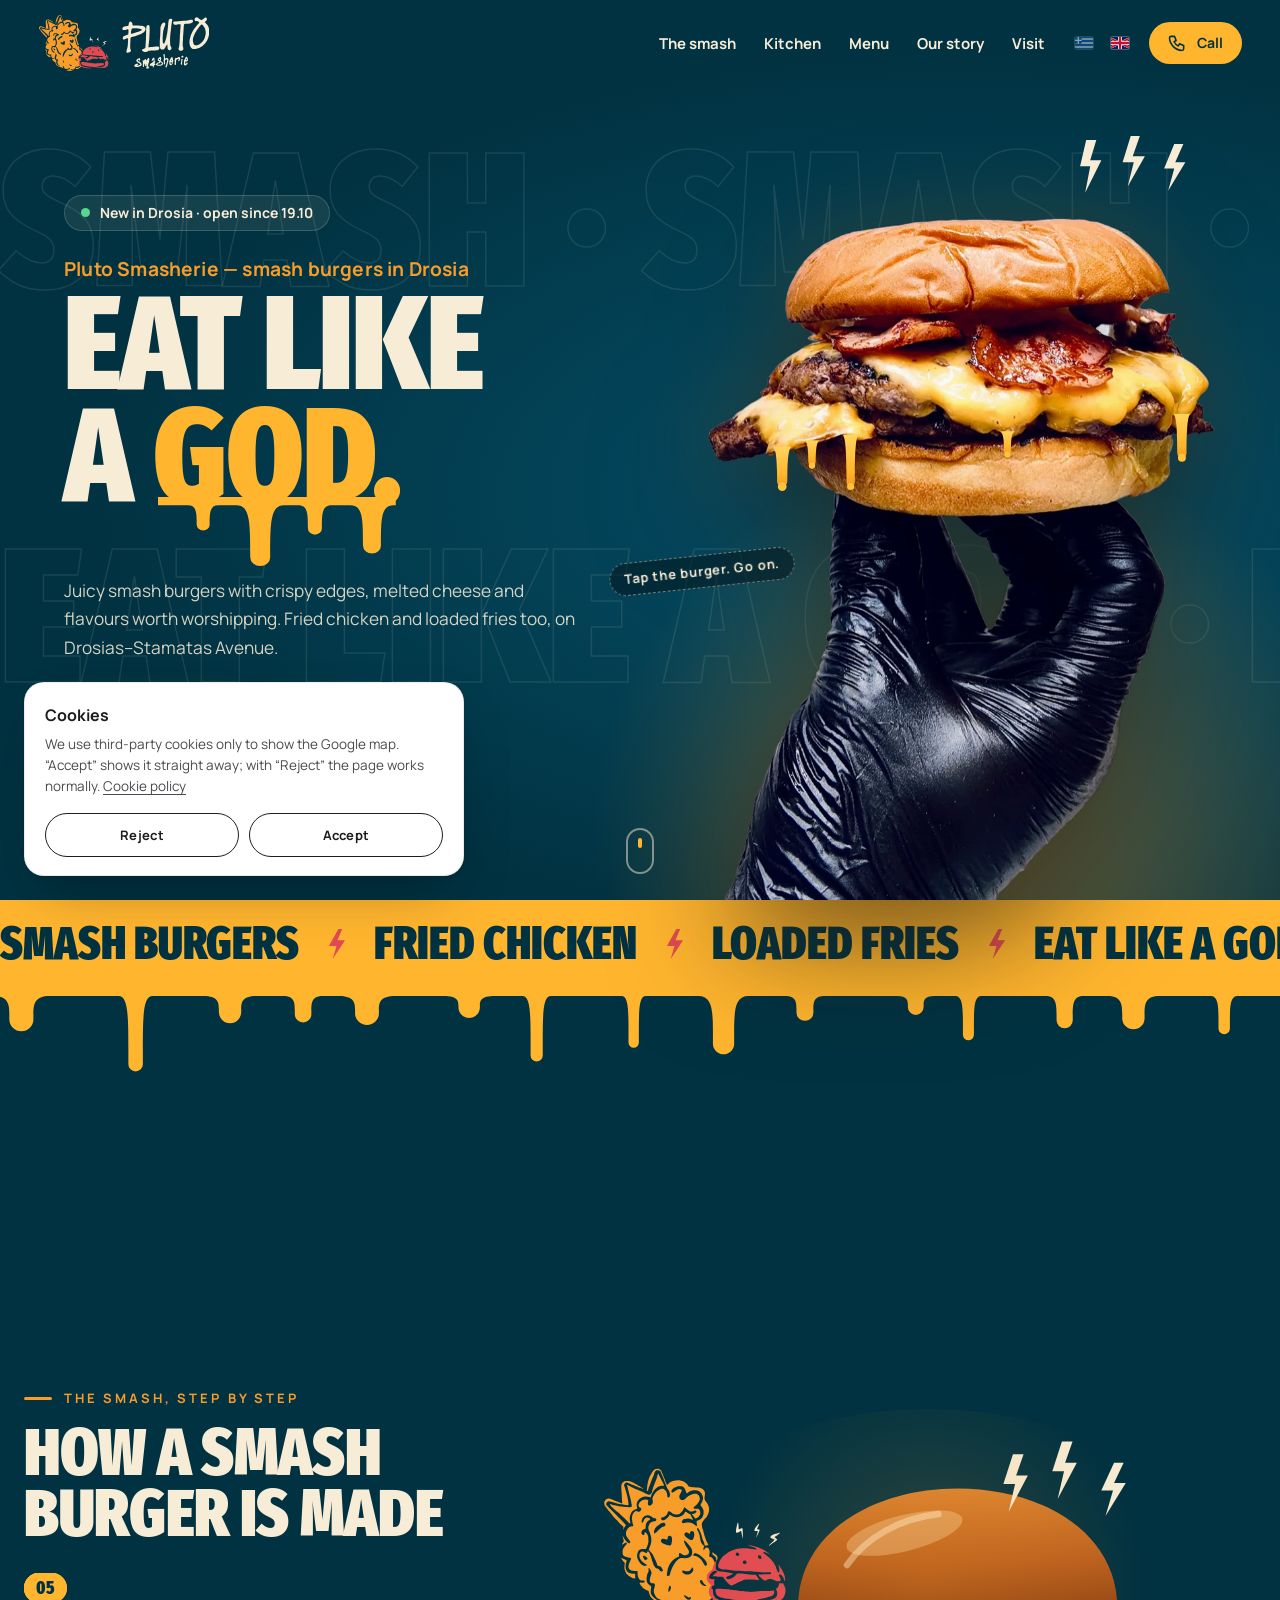
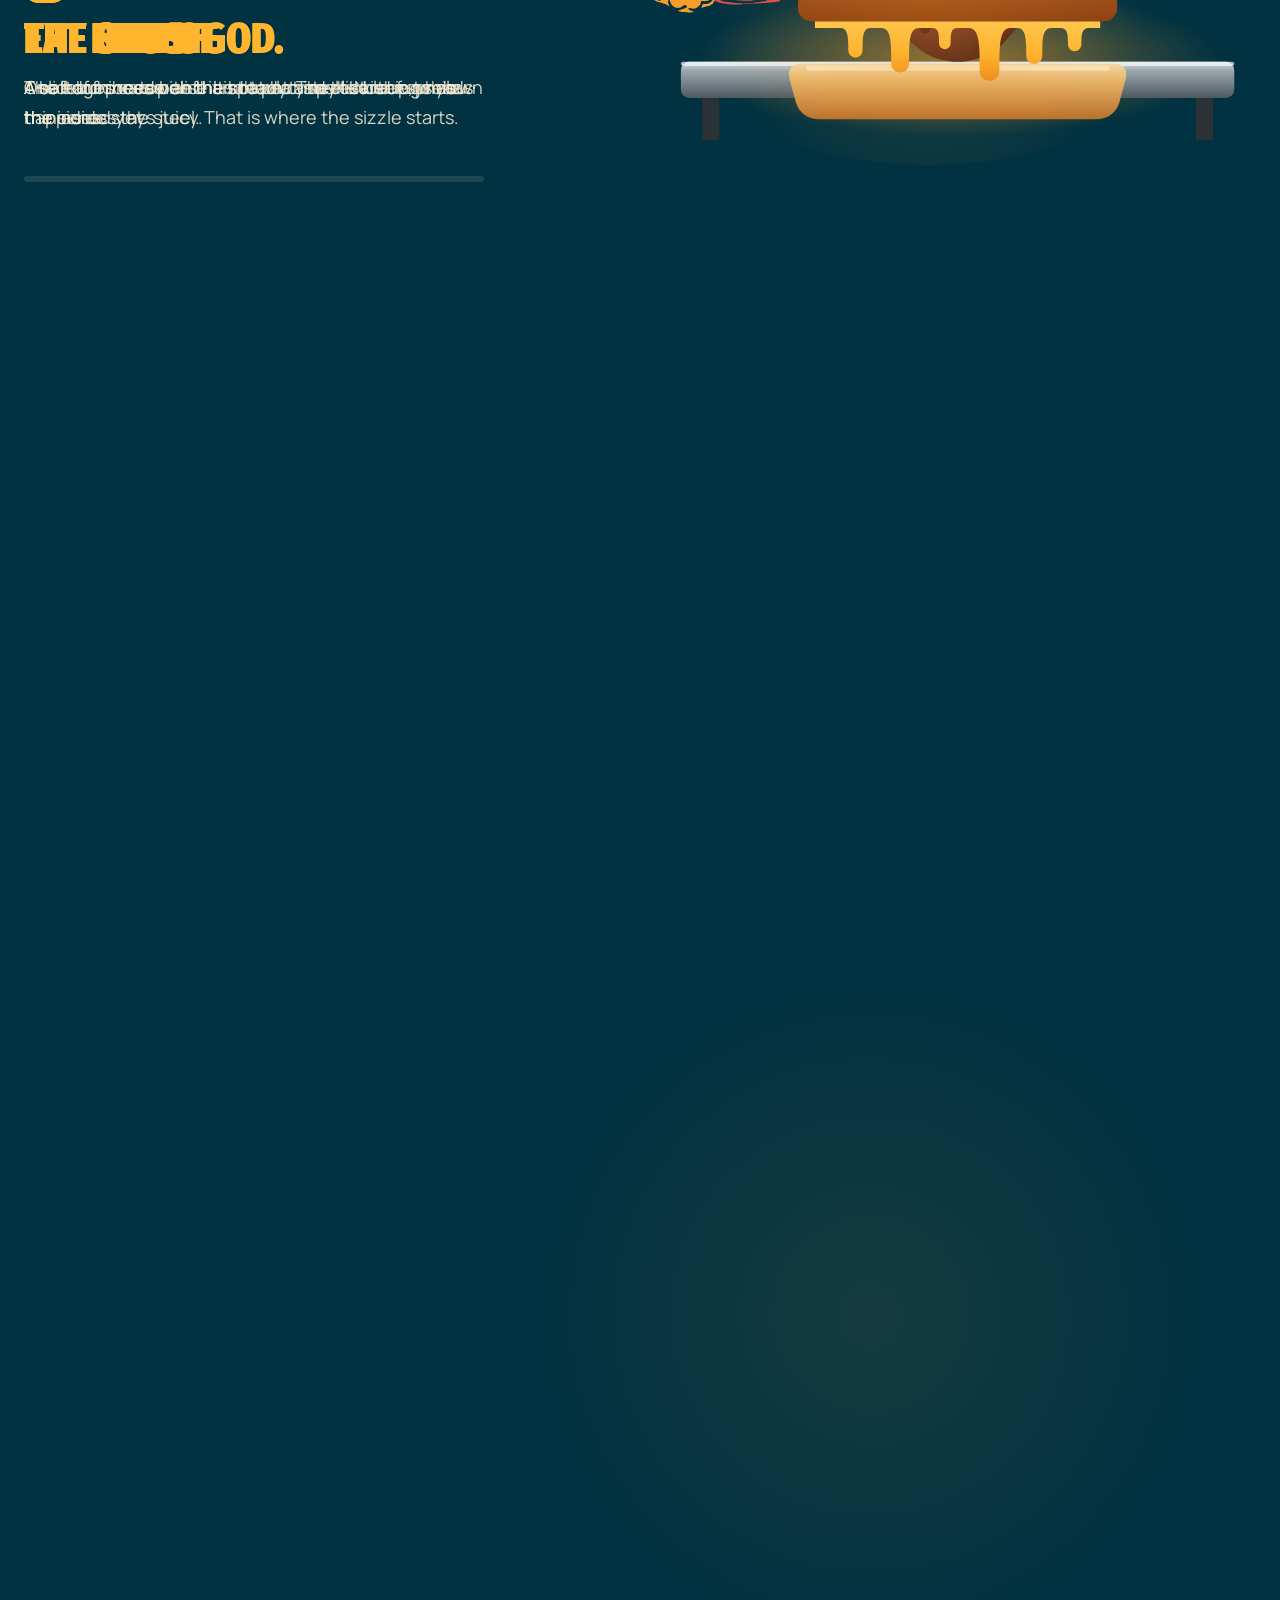
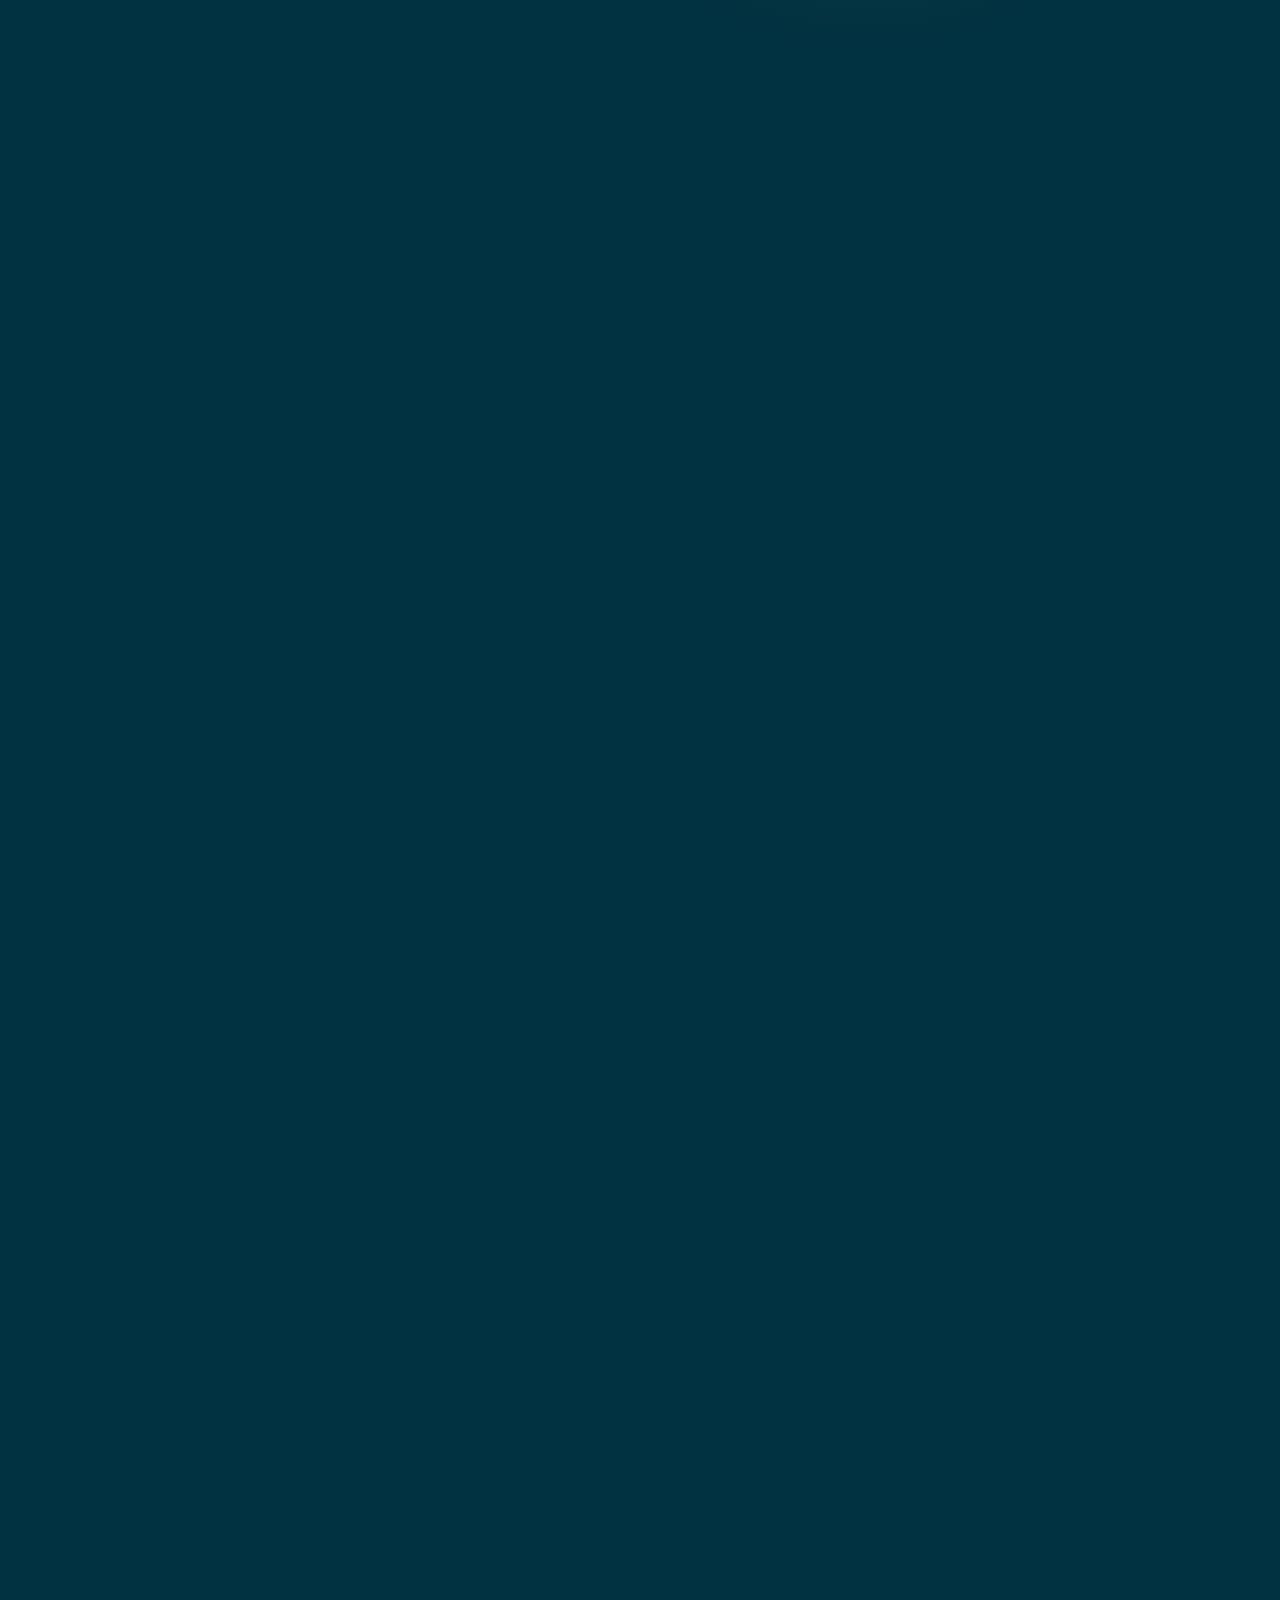
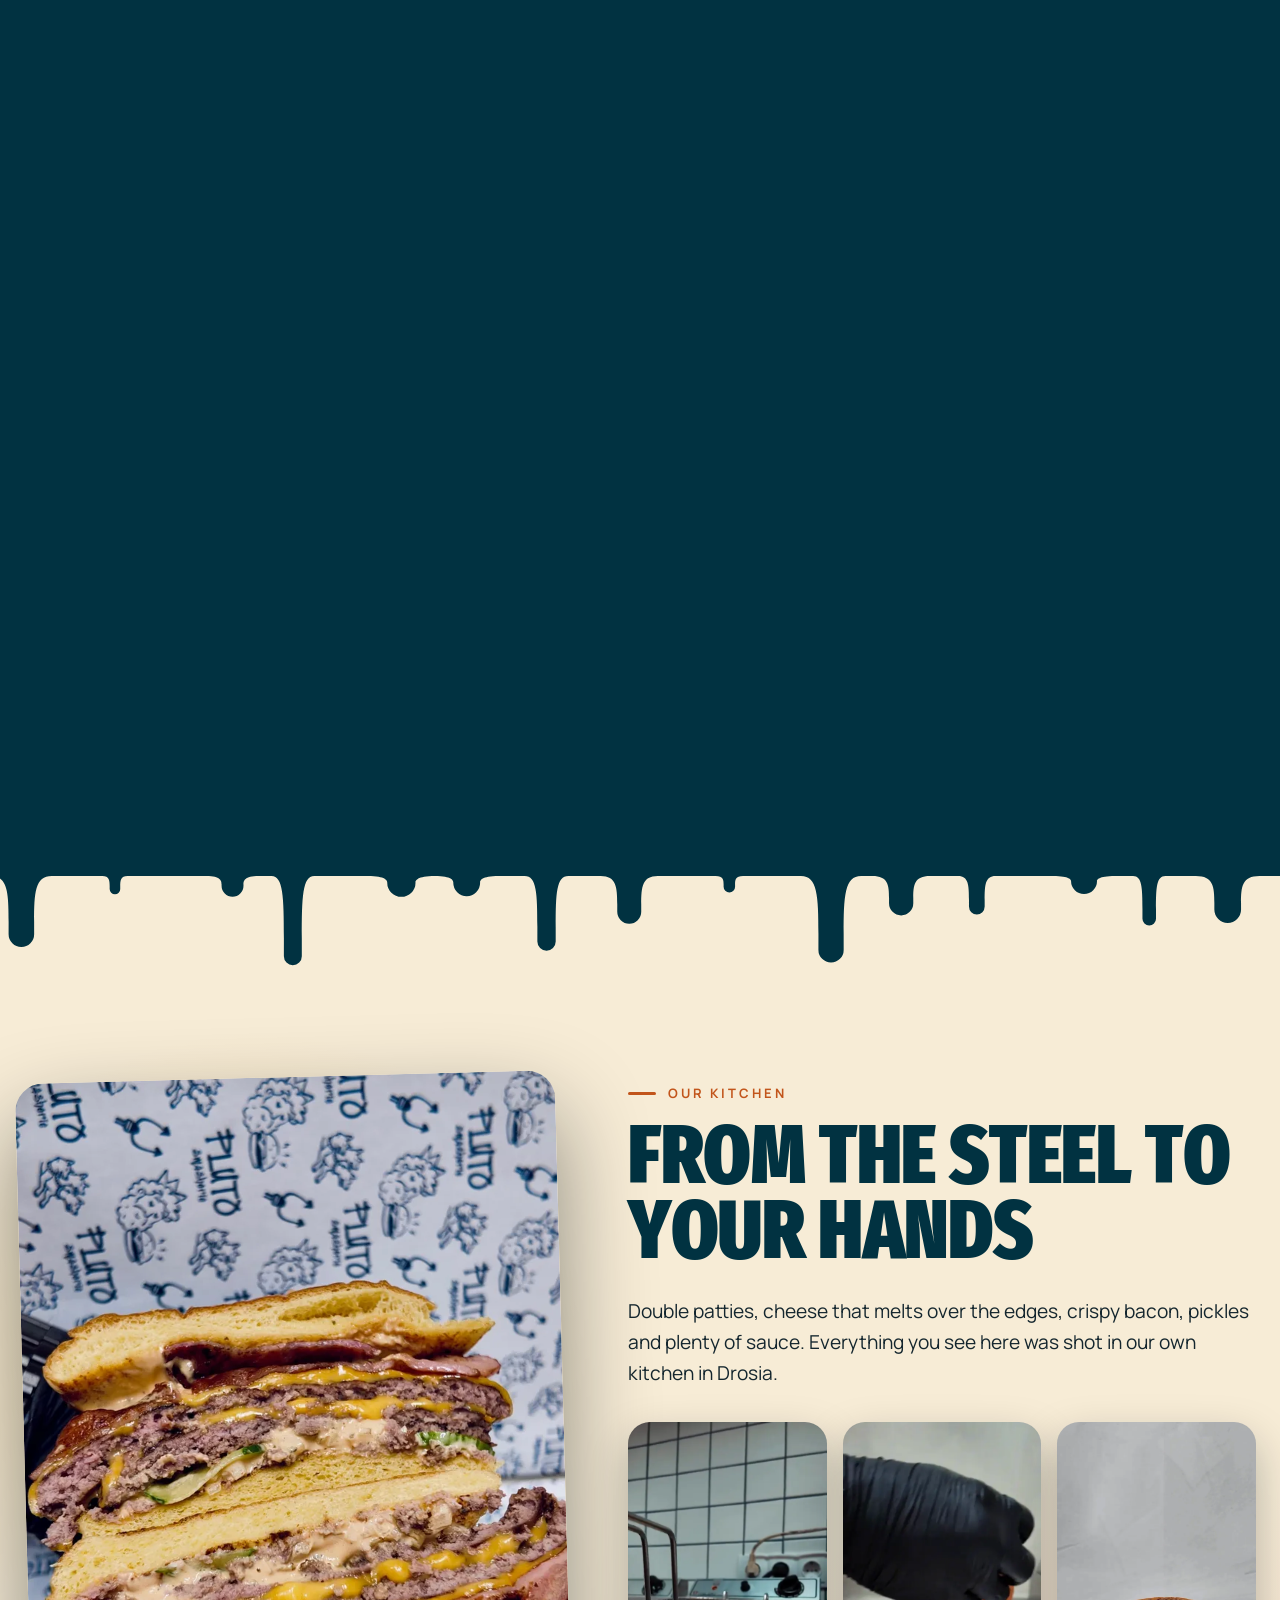
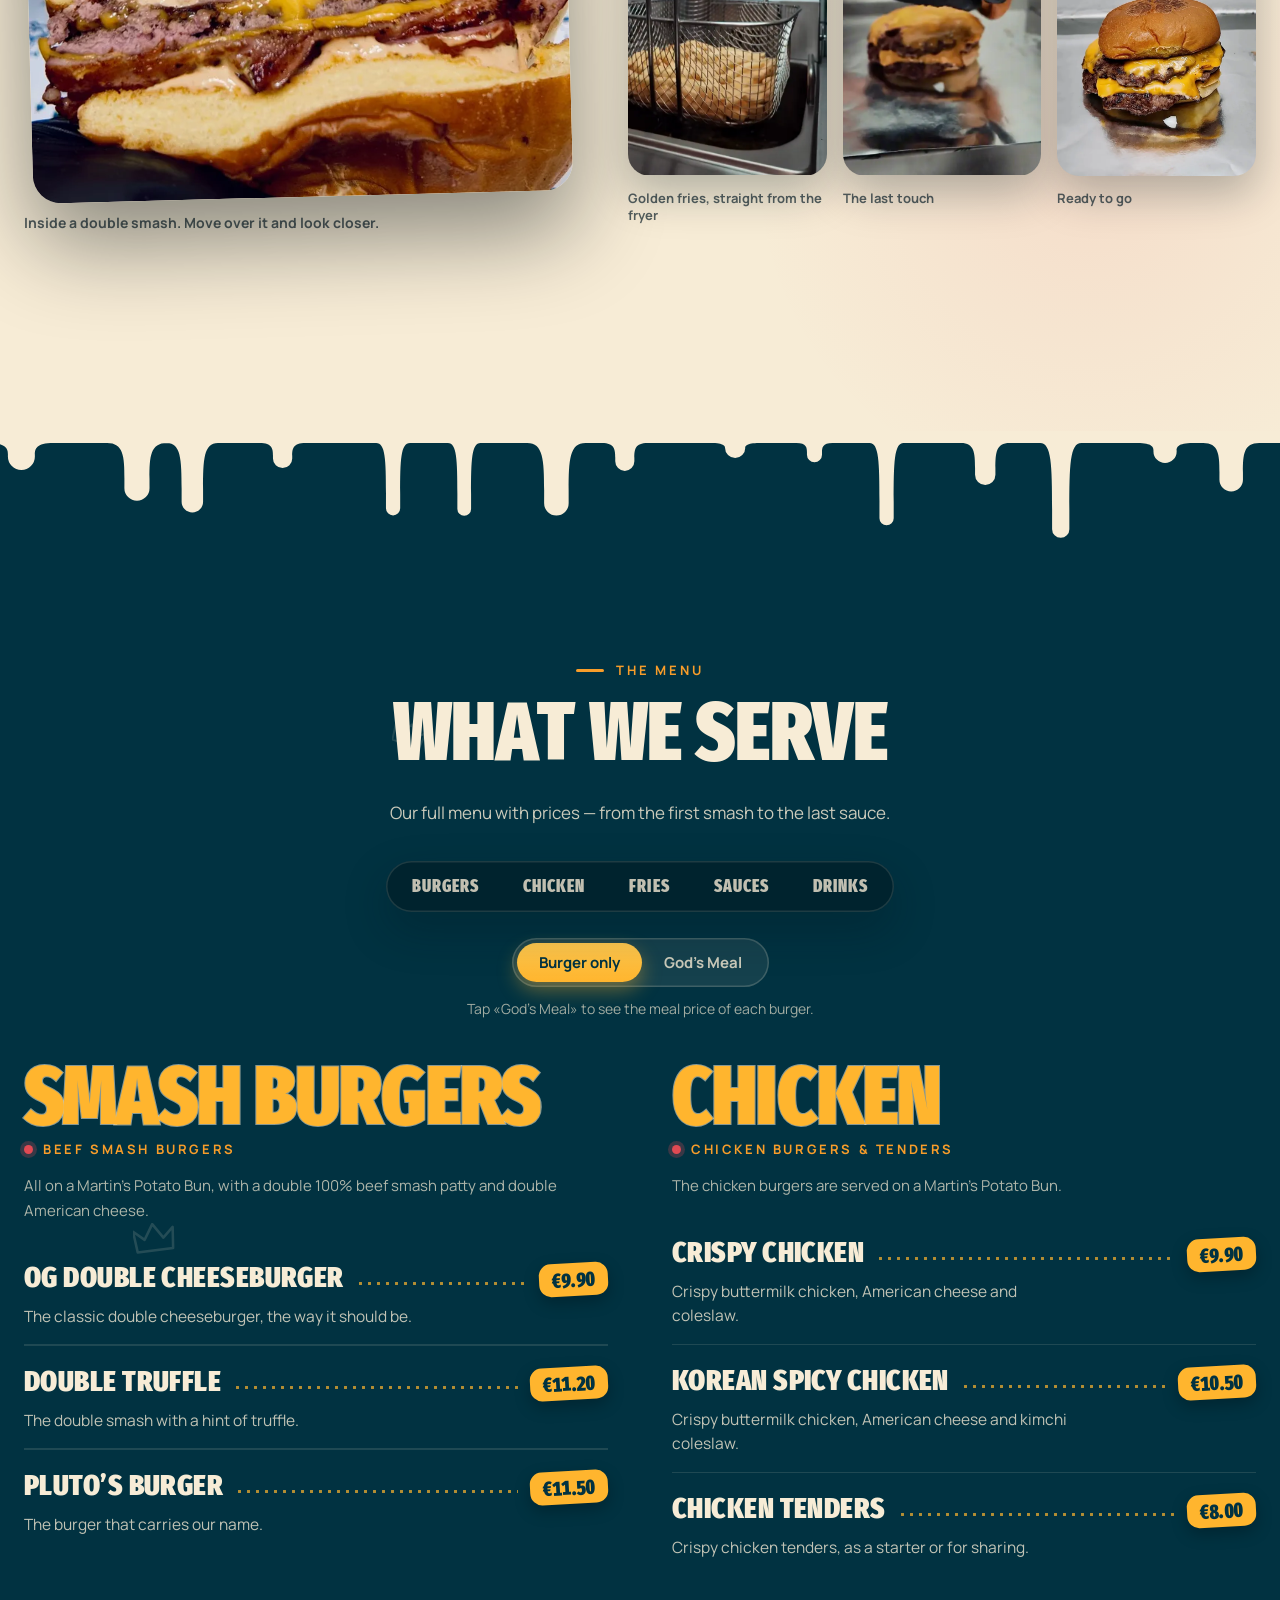
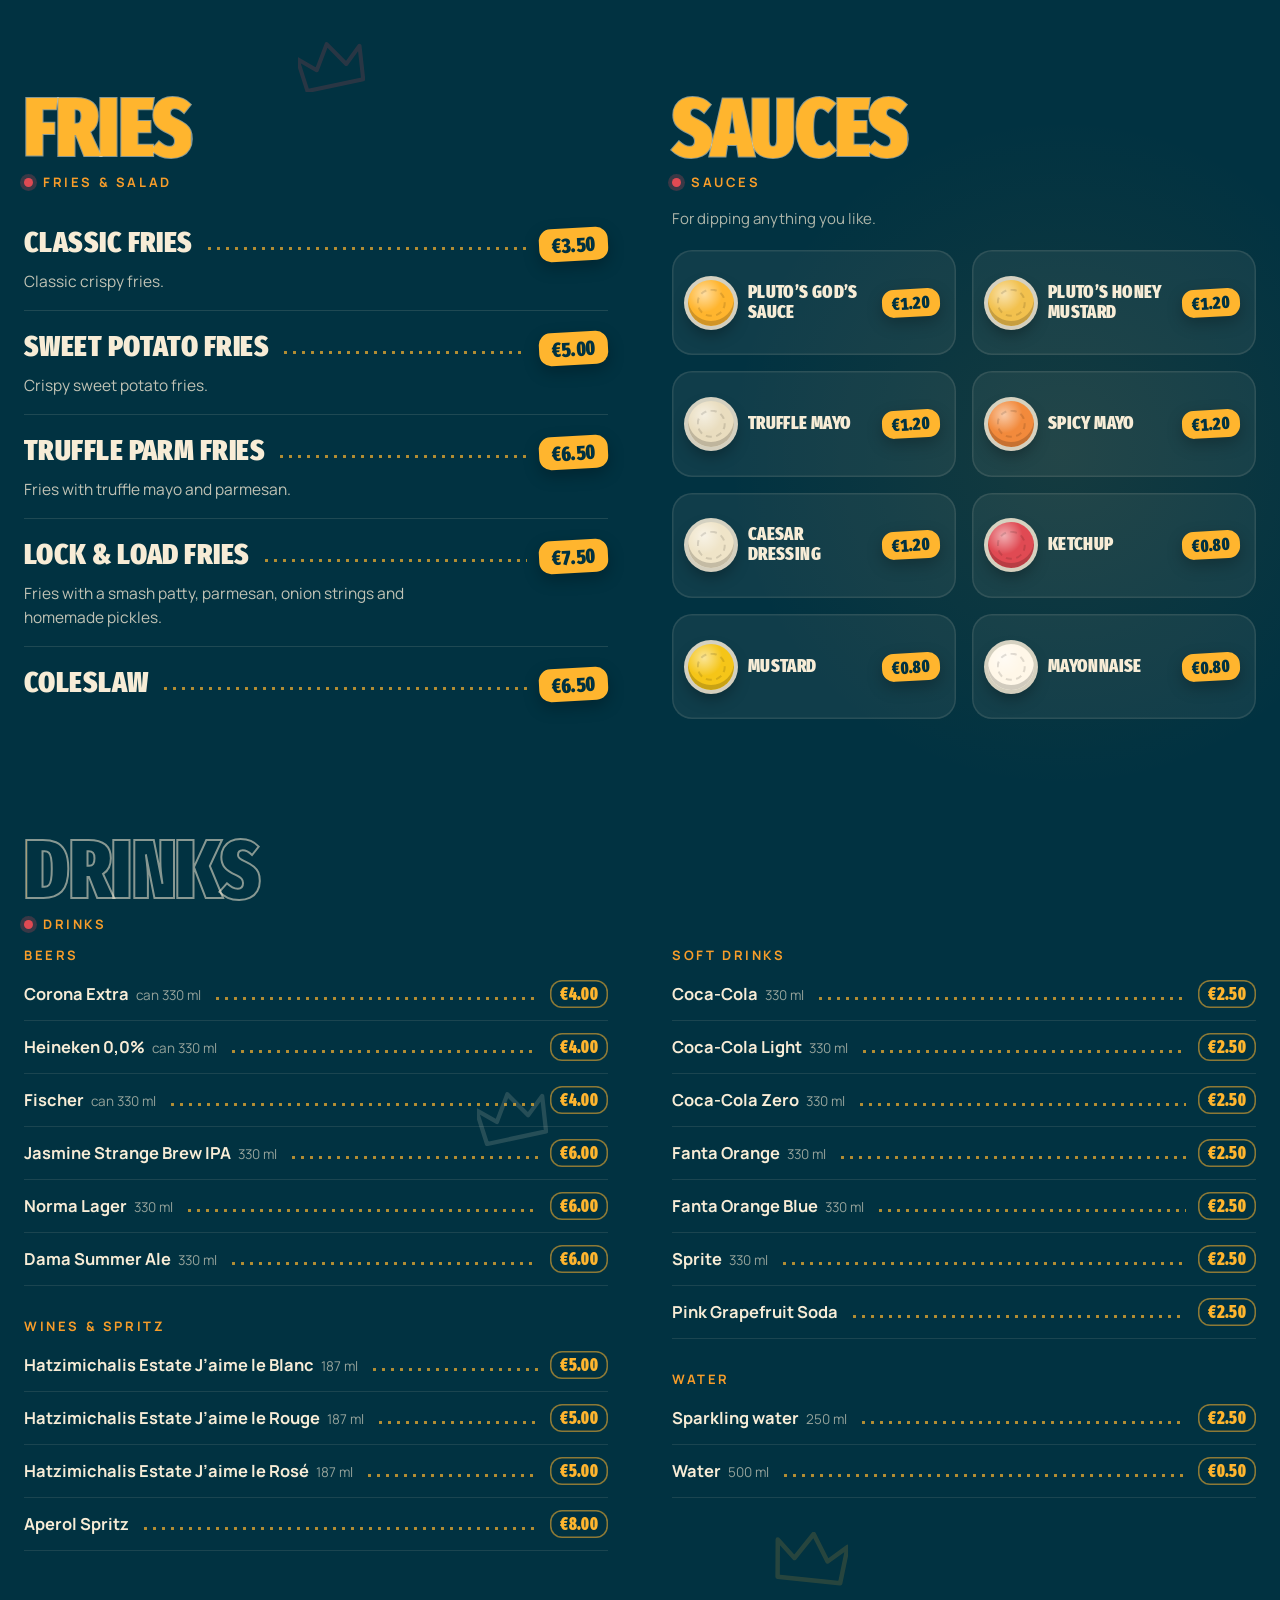
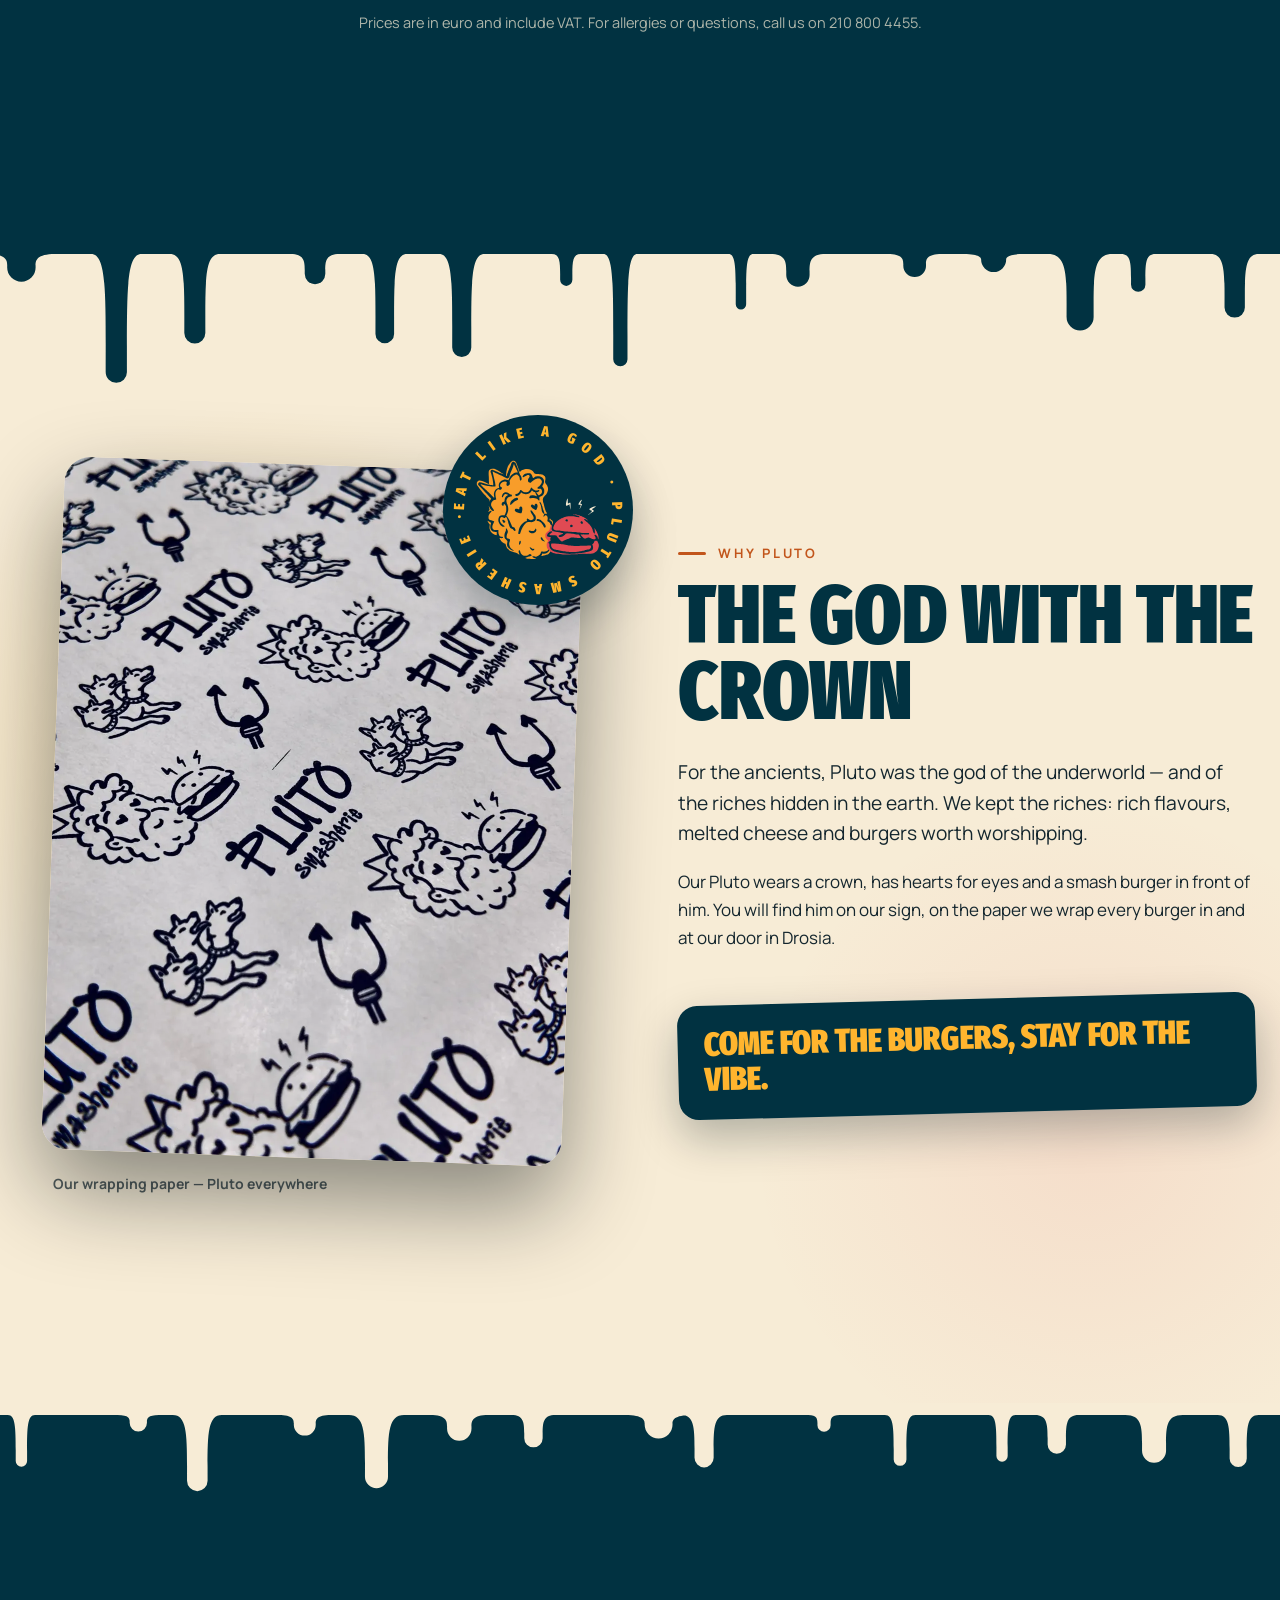
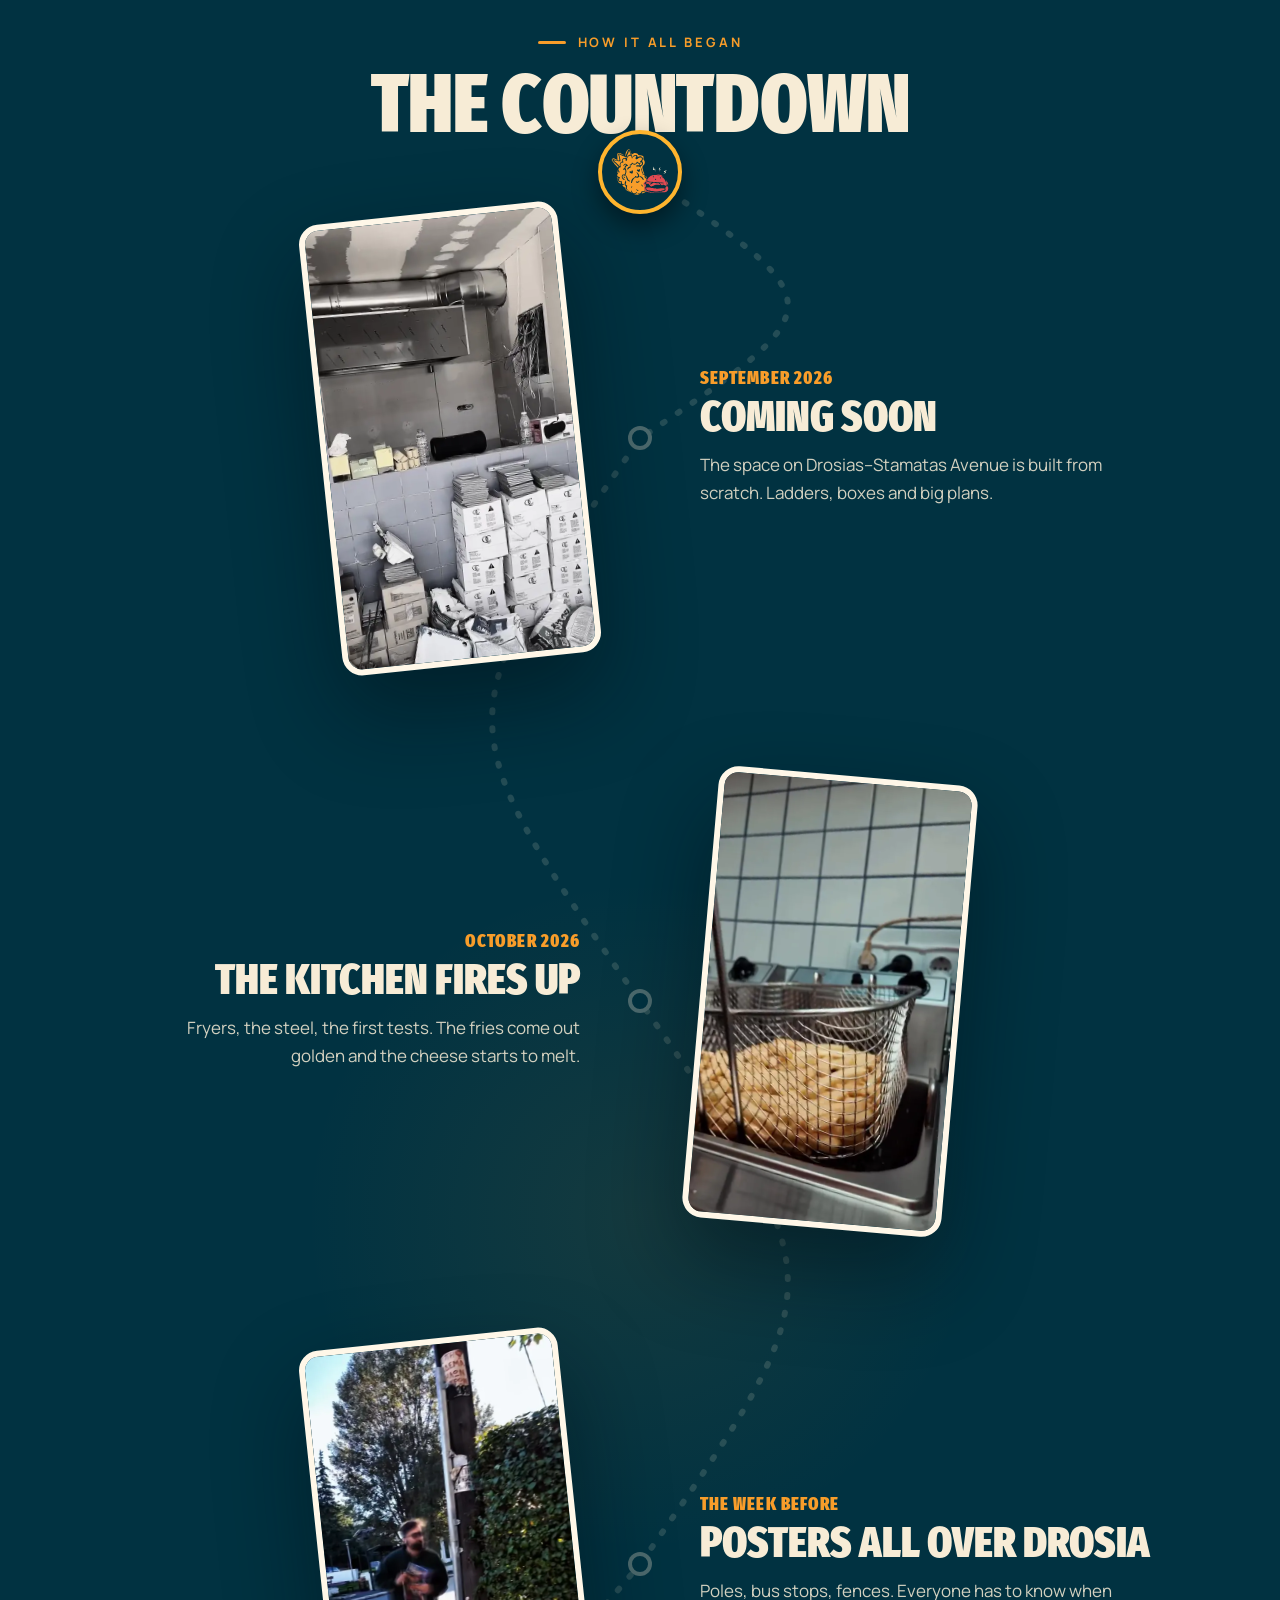
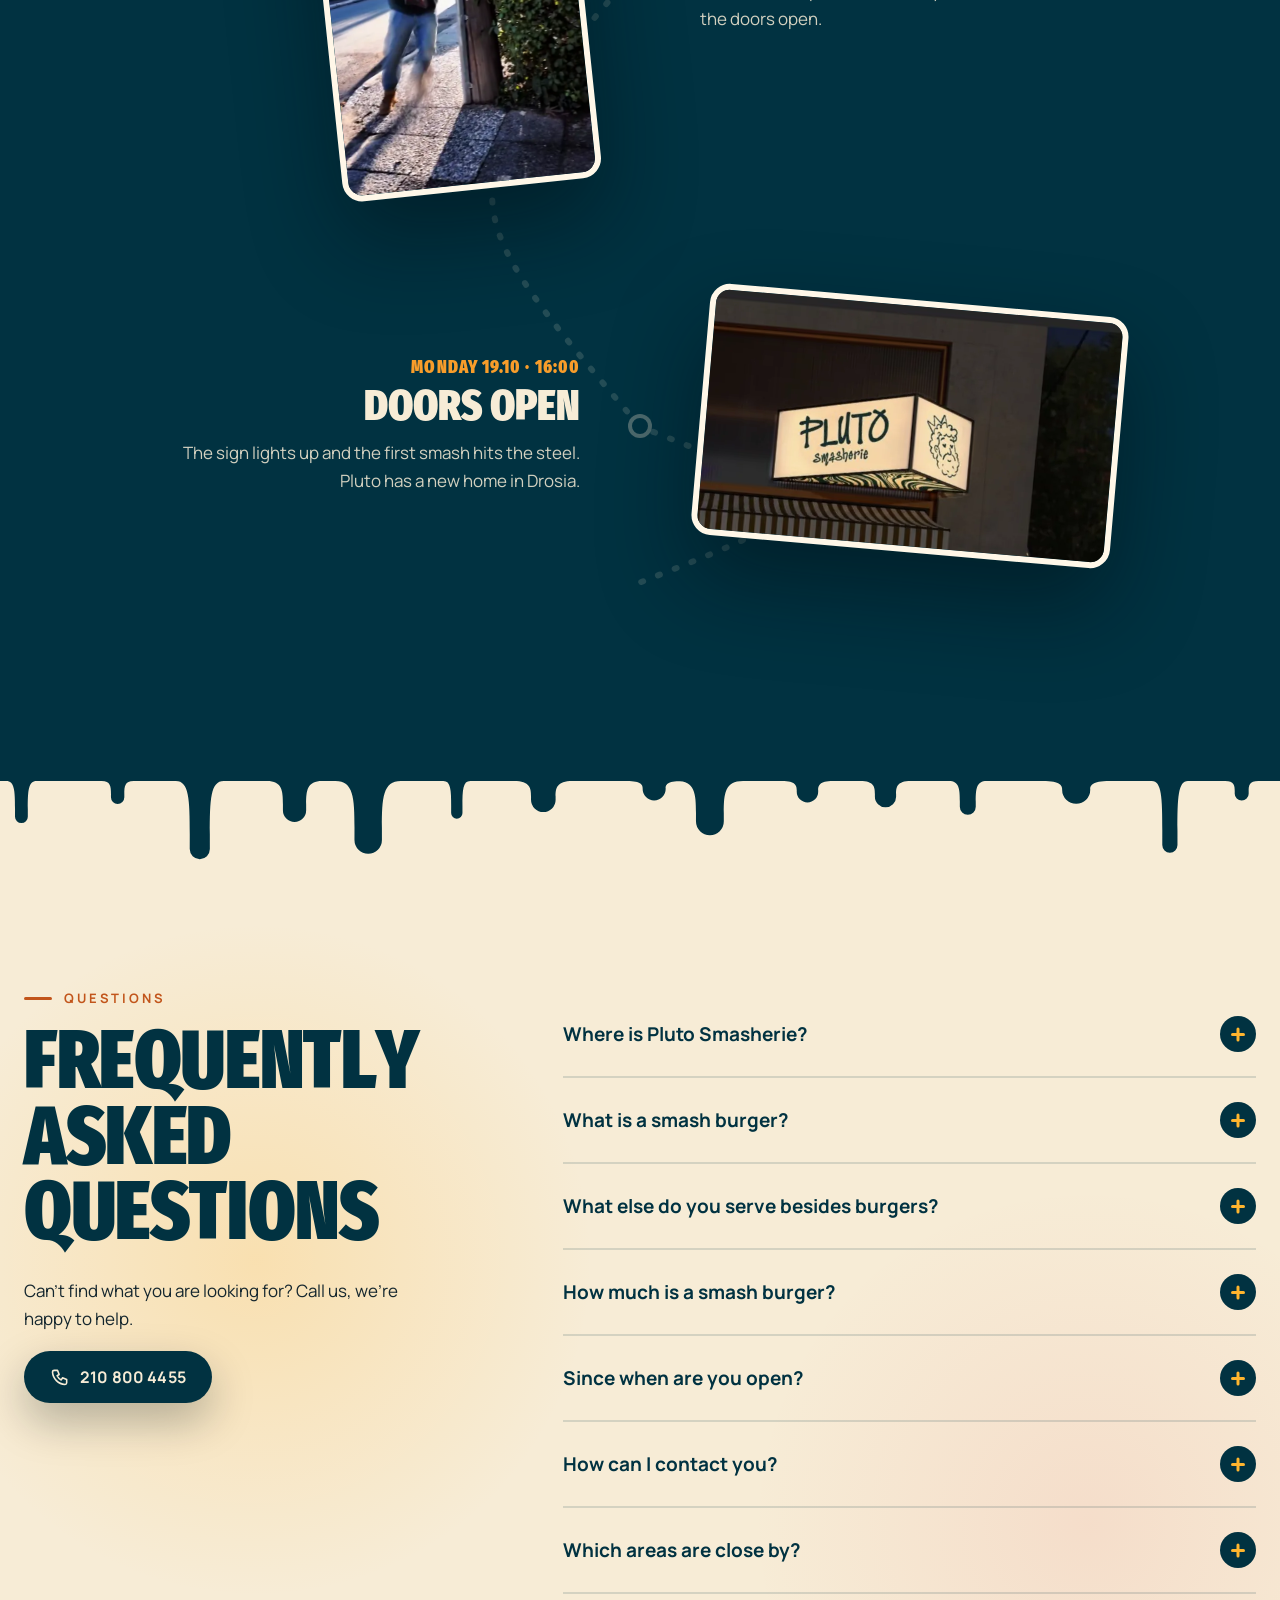
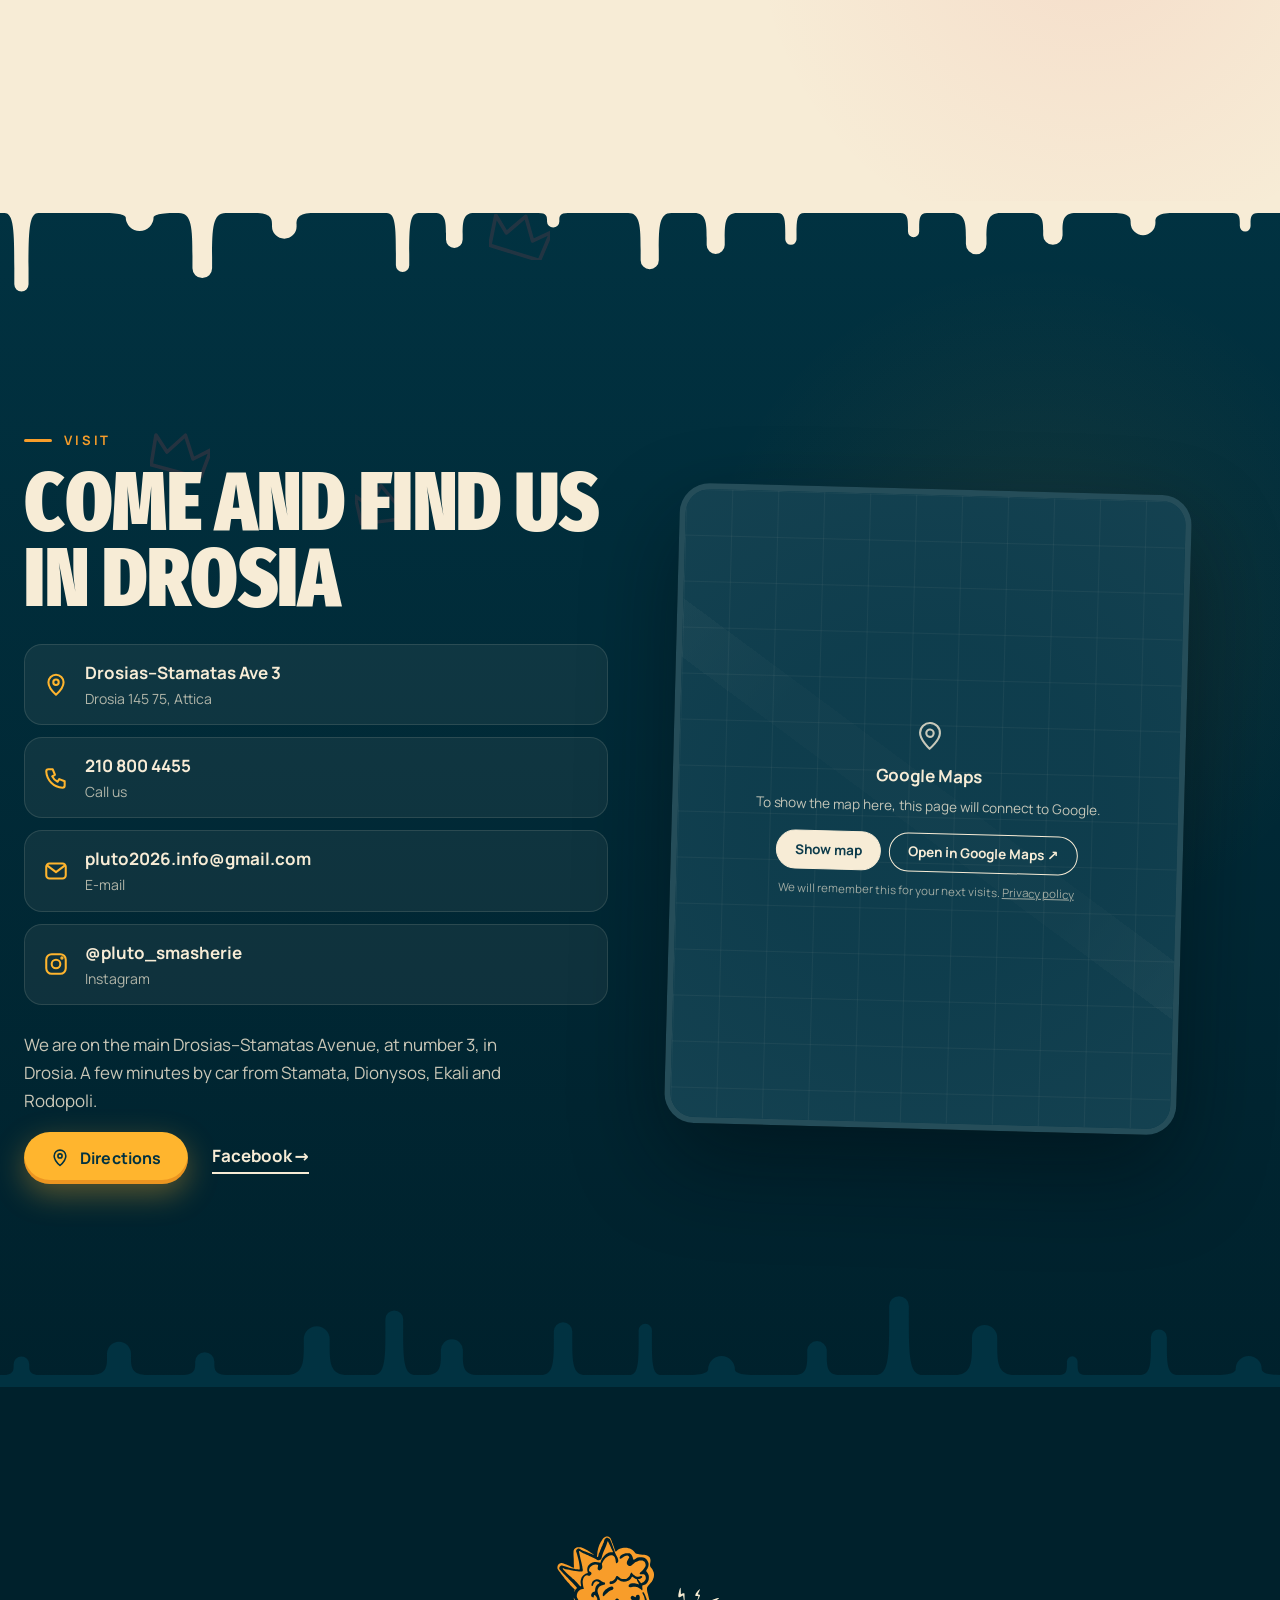
==== commit e55f301c: "PLUTO: full menu with prices from their QR menu — category tabs, God's Meal price switch, sauce tubs" ====
--- a/en.html
+++ b/en.html
@@ -35,8 +35,8 @@
 <link rel="preload" href="assets/fonts/manrope-greek-400-normal.woff2" as="font" type="font/woff2" crossorigin>
 <script>document.documentElement.classList.add('js')</script>
 <style id="advon-fonts">@font-face{font-family:'Fira Sans Extra Condensed';font-style:normal;font-display:swap;font-weight:900;src:url(assets/fonts/fira-sans-extra-condensed-greek-900-normal.woff2) format('woff2');unicode-range:U+0370-0377,U+037A-037F,U+0384-038A,U+038C,U+038E-03A1,U+03A3-03FF}@font-face{font-family:'Fira Sans Extra Condensed';font-style:normal;font-display:swap;font-weight:900;src:url(assets/fonts/fira-sans-extra-condensed-latin-ext-900-normal.woff2) format('woff2');unicode-range:U+0100-02BA,U+02BD-02C5,U+02C7-02CC,U+02CE-02D7,U+02DD-02FF,U+0304,U+0308,U+0329,U+1D00-1DBF,U+1E00-1E9F,U+1EF2-1EFF,U+2020,U+20A0-20AB,U+20AD-20C0,U+2113,U+2C60-2C7F,U+A720-A7FF}@font-face{font-family:'Fira Sans Extra Condensed';font-style:normal;font-display:swap;font-weight:900;src:url(assets/fonts/fira-sans-extra-condensed-latin-900-normal.woff2) format('woff2');unicode-range:U+0000-00FF,U+0131,U+0152-0153,U+02BB-02BC,U+02C6,U+02DA,U+02DC,U+0304,U+0308,U+0329,U+2000-206F,U+20AC,U+2122,U+2191,U+2193,U+2212,U+2215,U+FEFF,U+FFFD}@font-face{font-family:'Manrope';font-style:normal;font-display:swap;font-weight:400;src:url(assets/fonts/manrope-greek-400-normal.woff2) format('woff2');unicode-range:U+0370-0377,U+037A-037F,U+0384-038A,U+038C,U+038E-03A1,U+03A3-03FF}@font-face{font-family:'Manrope';font-style:normal;font-display:swap;font-weight:400;src:url(assets/fonts/manrope-latin-ext-400-normal.woff2) format('woff2');unicode-range:U+0100-02BA,U+02BD-02C5,U+02C7-02CC,U+02CE-02D7,U+02DD-02FF,U+0304,U+0308,U+0329,U+1D00-1DBF,U+1E00-1E9F,U+1EF2-1EFF,U+2020,U+20A0-20AB,U+20AD-20C0,U+2113,U+2C60-2C7F,U+A720-A7FF}@font-face{font-family:'Manrope';font-style:normal;font-display:swap;font-weight:400;src:url(assets/fonts/manrope-latin-400-normal.woff2) format('woff2');unicode-range:U+0000-00FF,U+0131,U+0152-0153,U+02BB-02BC,U+02C6,U+02DA,U+02DC,U+0304,U+0308,U+0329,U+2000-206F,U+20AC,U+2122,U+2191,U+2193,U+2212,U+2215,U+FEFF,U+FFFD}@font-face{font-family:'Manrope';font-style:normal;font-display:swap;font-weight:700;src:url(assets/fonts/manrope-greek-700-normal.woff2) format('woff2');unicode-range:U+0370-0377,U+037A-037F,U+0384-038A,U+038C,U+038E-03A1,U+03A3-03FF}@font-face{font-family:'Manrope';font-style:normal;font-display:swap;font-weight:700;src:url(assets/fonts/manrope-latin-ext-700-normal.woff2) format('woff2');unicode-range:U+0100-02BA,U+02BD-02C5,U+02C7-02CC,U+02CE-02D7,U+02DD-02FF,U+0304,U+0308,U+0329,U+1D00-1DBF,U+1E00-1E9F,U+1EF2-1EFF,U+2020,U+20A0-20AB,U+20AD-20C0,U+2113,U+2C60-2C7F,U+A720-A7FF}@font-face{font-family:'Manrope';font-style:normal;font-display:swap;font-weight:700;src:url(assets/fonts/manrope-latin-700-normal.woff2) format('woff2');unicode-range:U+0000-00FF,U+0131,U+0152-0153,U+02BB-02BC,U+02C6,U+02DA,U+02DC,U+0304,U+0308,U+0329,U+2000-206F,U+20AC,U+2122,U+2191,U+2193,U+2212,U+2215,U+FEFF,U+FFFD}</style>
-<style>:root{--navy:#013241;--navy2:#03465C;--deep:#00212C;--cream:#F7ECD6;--cream2:#FFF7E8;--ink:#14262E;--cheese:#FFB52E;--orange:#F89D2A;--ketchup:#E04A53;--ok:#C2551B;--fd:'Fira Sans Extra Condensed','Arial Narrow',Impact,sans-serif;--fb:'Manrope',system-ui,-apple-system,'Segoe UI',sans-serif;--sh1:0 6px 18px rgba(0,20,28,.18);--sh2:0 18px 44px rgba(0,20,28,.28);--sh3:0 40px 90px rgba(0,10,16,.45);--ease:cubic-bezier(.22,1,.36,1);--spring:cubic-bezier(.34,1.56,.64,1);--w:1240px;color-scheme:light only}*,*::before,*::after{box-sizing:border-box}html{scroll-behavior:smooth;-webkit-text-size-adjust:100%;overflow-x:clip}@media (prefers-reduced-motion:reduce){html{scroll-behavior:auto}}body{margin:0;background:var(--navy);color:var(--cream);font:400 17px/1.65 var(--fb);overflow-x:clip;-webkit-font-smoothing:antialiased}img,video,svg{display:block;max-width:100%}a{color:inherit}h1,h2,h3{margin:0;font-weight:900}p{margin:0 0 1em}.skip{position:absolute;left:-9999px;top:8px;z-index:200;background:var(--cheese);color:var(--navy);padding:10px 16px;border-radius:10px;font-weight:700}.skip:focus{left:12px}:focus-visible{outline:3px solid var(--cheese);outline-offset:3px;border-radius:6px}.wrap{width:min(var(--w),100% - 48px);margin-inline:auto}section{position:relative;isolation:isolate}.eyebrow{font:700 13px/1 var(--fb);letter-spacing:.22em;text-transform:uppercase;color:var(--orange);margin:0 0 18px;display:flex;align-items:center;gap:12px}.eyebrow::before{content:"";width:28px;height:3px;border-radius:3px;background:currentColor}h2{font:900 clamp(46px,6.4vw,96px)/.92 var(--fd);text-transform:uppercase;letter-spacing:-.005em;margin-bottom:28px}.lead{font-size:clamp(18px,1.5vw,21px);line-height:1.6}.btn{display:inline-flex;align-items:center;gap:10px;padding:16px 26px;border-radius:999px;font:800 16px/1 var(--fb);text-decoration:none;letter-spacing:.01em;position:relative;overflow:hidden;transition:transform .35s var(--spring),box-shadow .35s}.btn svg{width:20px;height:20px;flex:none}.btn-p{background:var(--cheese);color:var(--navy);box-shadow:0 10px 30px rgba(255,181,46,.35),inset 0 -4px 0 rgba(200,90,10,.35)}.btn-d{background:var(--navy);color:var(--cream);box-shadow:var(--sh2)}.btn-s{padding:11px 18px;font-size:14px;background:var(--cheese);color:var(--navy)}.btn::after{content:"";position:absolute;inset:0;background:linear-gradient(105deg,transparent 30%,rgba(255,255,255,.55) 50%,transparent 70%);transform:translateX(-120%)}@media (hover:hover){.btn:hover{transform:translateY(-3px) scale(1.03)}.btn:hover::after{transform:translateX(120%);transition:transform .8s}}.btn:active{transform:scale(.96)}.tlink{font-weight:700;text-decoration:none;border-bottom:2px solid currentColor;padding-bottom:2px}@media (hover:hover){.tlink:hover{color:var(--cheese)}}.hd{position:fixed;inset:0 0 auto;z-index:60;display:flex;align-items:center;gap:24px;padding:14px clamp(16px,3vw,40px);transition:background .4s,box-shadow .4s,padding .4s}.hd.solid{background:rgba(1,50,65,.92);-webkit-backdrop-filter:blur(12px);backdrop-filter:blur(12px);box-shadow:0 8px 30px rgba(0,0,0,.25);padding-block:10px}.brand{display:flex;align-items:center;gap:12px;color:var(--cream);margin-right:auto;text-decoration:none}.hd-logo{width:auto;height:58px;flex:none;transition:transform .6s var(--spring);transform-origin:50% 80%}.hd.solid .hd-logo{transform:scale(.84)}@media (hover:hover){.brand:hover .hd-logo{transform:rotate(-8deg) scale(1.06)}}.wm{width:auto;height:52px;fill:currentColor;transition:transform .5s var(--spring)}.hd.solid .wm{transform:scale(.86) rotate(-2deg)}.nav{display:flex;gap:28px;align-items:center}.nav a{color:var(--cream);text-decoration:none;font:700 15px/1 var(--fb);position:relative;padding:8px 0}.nav a::after{content:"";position:absolute;left:0;right:0;bottom:0;height:3px;border-radius:3px;background:var(--cheese);transform:scaleX(0);transform-origin:left;transition:transform .35s var(--ease)}@media (hover:hover){.nav a:hover::after{transform:scaleX(1)}}.nav .nav-call{display:none}.hd-r{display:flex;align-items:center;gap:14px}.langs{display:flex;gap:6px}.langs button{border:0;background:none;padding:6px;border-radius:8px;cursor:pointer;opacity:.55;transition:opacity .2s,transform .2s}.langs button[aria-pressed=true]{opacity:1}.flag{display:block;width:18px;height:12px;overflow:hidden;line-height:0;border-radius:2px;box-shadow:0 0 0 1px rgba(255,255,255,.25)}.flag svg{display:block;width:100%;height:100%}.burger{display:none;width:46px;height:46px;border:0;border-radius:50%;background:var(--cheese);cursor:pointer;position:relative}.burger i{position:absolute;left:13px;right:13px;height:3px;border-radius:3px;background:var(--navy);transition:transform .35s var(--ease),opacity .2s}.burger i:nth-child(1){top:15px}.burger i:nth-child(2){top:21.5px}.burger i:nth-child(3){top:28px}.burger[aria-expanded=true] i:nth-child(1){transform:translateY(6.5px) rotate(45deg)}.burger[aria-expanded=true] i:nth-child(2){opacity:0}.burger[aria-expanded=true] i:nth-child(3){transform:translateY(-6.5px) rotate(-45deg)}@media (max-width:1020px){.burger{display:block;z-index:70}.hd-call{display:none}.nav{position:fixed;inset:0;z-index:65;flex-direction:column;justify-content:center;gap:10px;background:var(--navy);clip-path:circle(0 at calc(100% - 44px) 38px);transition:clip-path .6s var(--ease);visibility:hidden}.nav.open{clip-path:circle(150% at calc(100% - 44px) 38px);visibility:visible}.nav a{font:900 44px/1.1 var(--fd);text-transform:uppercase;opacity:0;transform:translateY(20px);transition:opacity .4s,transform .5s var(--spring)}.nav.open a{opacity:1;transform:none}.nav.open a:nth-child(2){transition-delay:.05s}.nav.open a:nth-child(3){transition-delay:.1s}.nav.open a:nth-child(4){transition-delay:.15s}.nav.open a:nth-child(5){transition-delay:.2s}.nav.open a:nth-child(6){transition-delay:.25s}.nav .nav-call{display:inline-flex;align-items:center;gap:10px;margin-top:18px;font:800 20px/1 var(--fb);background:var(--cheese);color:var(--navy);padding:16px 24px;border-radius:999px}.nav .nav-call svg{width:22px;height:22px}.nav .nav-call::after{display:none}.langs{position:relative;z-index:70}}@media (max-width:520px){.wm{height:36px}.hd-logo{height:44px}.brand{gap:8px}.hd{gap:12px}}#intro{position:fixed;inset:0;z-index:100;background:var(--navy);display:none;place-items:center;pointer-events:none}.intro #intro{display:grid}.in-logo svg{width:100%;height:auto}.in-logo{width:min(56vw,340px);transform:scale(.2);opacity:0;animation:inPop .7s var(--spring) .05s forwards}@keyframes inPop{to{transform:scale(1);opacity:1}}.in-cheese{position:absolute;left:0;top:0;width:100%;height:100%;overflow:visible;transform:translateY(-120%);fill:var(--cheese)}.intro.go .in-cheese{transition:transform .5s cubic-bezier(.55,0,.3,1);transform:translateY(0)}.intro.out #intro{transition:transform .75s cubic-bezier(.65,0,.35,1);transform:translateY(118%)}.intro.out .in-logo{transition:opacity .2s;opacity:0}.hero{min-height:100svh;display:grid;grid-template-columns:minmax(0,1.05fr) minmax(0,1fr);align-items:center;gap:20px;padding:120px clamp(20px,5vw,80px) 0;overflow-x:clip;background:radial-gradient(110% 80% at 75% 55%,#05506A 0,var(--navy) 62%)}.h-bg{position:absolute;inset:0;z-index:-1;pointer-events:none;overflow:hidden}.h-glow{position:absolute;width:70vmax;height:70vmax;right:-12vmax;bottom:-30vmax;border-radius:50%;background:radial-gradient(circle,rgba(248,157,42,.42),rgba(248,157,42,0) 62%);transform:translate(var(--gx,0),var(--gy,0));transition:transform .6s var(--ease)}.mq{position:absolute;left:0;white-space:nowrap;display:flex;font:900 clamp(110px,15vw,240px)/1 var(--fd);color:transparent;-webkit-text-stroke:1.5px rgba(247,236,214,.10);letter-spacing:.01em}.mq span{padding-right:.2em}.mq1{top:14%;animation:mq 46s linear infinite}.mq2{top:58%;animation:mq 60s linear infinite reverse}@keyframes mq{to{transform:translateX(-50%)}}.h-txt{position:relative;z-index:2;max-width:640px;padding-bottom:9vh}.kick{display:inline-flex;align-items:center;gap:10px;font:700 14px/1 var(--fb);background:rgba(247,236,214,.08);border:1px solid rgba(247,236,214,.18);padding:10px 16px;border-radius:999px;margin:0 0 26px}.kick .dot{width:9px;height:9px;border-radius:50%;background:#58D68D;box-shadow:0 0 0 0 rgba(88,214,141,.6);animation:pulse 2.2s infinite}@keyframes pulse{70%{box-shadow:0 0 0 10px rgba(88,214,141,0)}100%{box-shadow:0 0 0 0 rgba(88,214,141,0)}}.h1{font:800 clamp(17px,1.5vw,21px)/1.35 var(--fb);color:var(--orange);margin:0 0 6px;letter-spacing:.01em}.display{font:900 clamp(84px,10.4vw,176px)/.84 var(--fd);margin:0 0 clamp(50px,5vw,74px);letter-spacing:-.01em;color:var(--cream)}.display .dl{display:block}.god{position:relative;display:inline-block;color:var(--cheese)}.god-drip{position:absolute;left:2%;top:86%;width:96%;height:.55em;overflow:visible;fill:var(--cheese)}.h-sub{font-size:clamp(17px,1.35vw,20px);max-width:520px;color:rgba(247,236,214,.86)}.h-cta{display:flex;align-items:center;gap:26px;flex-wrap:wrap;margin-top:30px}.h-food{position:relative;z-index:1;align-self:end;justify-self:center;width:min(100%,560px);height:100%;display:flex;flex-direction:column;justify-content:flex-end;align-items:center}.bite-btn{all:unset;display:block;position:relative;cursor:pointer;width:100%;-webkit-tap-highlight-color:transparent}.bite-btn:focus-visible{outline:3px solid var(--cheese);outline-offset:6px;border-radius:24px}.tilt{display:block;position:relative;transform-style:preserve-3d;transform:perspective(1100px) rotateX(var(--rx,0deg)) rotateY(var(--ry,0deg)) translateY(var(--ty,0px));transition:transform .5s var(--ease);will-change:transform}.h-burger{width:100%;height:auto}.bite-btn{filter:drop-shadow(0 40px 60px rgba(0,8,12,.55)) drop-shadow(0 0 40px rgba(248,157,42,.18))}.tilt{-webkit-mask-composite:source-in;mask-composite:intersect}.h-drips{position:absolute;inset:0;width:100%;height:100%;overflow:visible;pointer-events:none}.h-drips .d{fill:url(#hdg);transform-origin:50% 0;transform-box:fill-box;animation:drip var(--t,5s) ease-in-out var(--dl,0s) infinite alternate}@keyframes drip{from{transform:scaleY(.55)}to{transform:scaleY(1.12)}}.h-drips .drop{fill:#FFC23D;animation:drop var(--t,5s) ease-in var(--dl,0s) infinite}@keyframes drop{0%,62%{transform:translateY(0) scale(0);opacity:0}66%{transform:translateY(0) scale(1);opacity:1}100%{transform:translateY(220px) scale(.7);opacity:0}}.bolts{position:absolute;top:2%;right:4%;width:22%;z-index:2}.bolts path{fill:var(--cream);transform-box:fill-box;transform-origin:50% 100%;animation:zap 2.6s infinite}.bolts .b2{animation-delay:.25s}.bolts .b3{animation-delay:.5s}@keyframes zap{0%,40%,100%{opacity:1;transform:none}45%{opacity:.2;transform:scale(.85)}50%{opacity:1;transform:scale(1.12) rotate(-6deg)}60%{opacity:.5}}.bite-hint{font:700 13px/1 var(--fb);letter-spacing:.06em;color:var(--cream);background:rgba(0,20,28,.55);border:1px dashed rgba(247,236,214,.45);padding:9px 14px;border-radius:999px;position:absolute;left:-10%;bottom:40%;transform:rotate(-6deg);z-index:3;margin:0;animation:bob 3s ease-in-out infinite}@keyframes bob{50%{transform:rotate(-6deg) translateY(-6px)}}.crumbs{position:absolute;inset:0;pointer-events:none}.crumbs i{position:absolute;width:var(--s,8px);height:var(--s,8px);border-radius:40% 60% 50% 45%;background:var(--c,#D9822F);animation:crumb .9s var(--ease) forwards}@keyframes crumb{to{transform:translate(var(--x),var(--y)) rotate(var(--r));opacity:0}}.scroll-cue{position:absolute;left:50%;bottom:26px;width:28px;height:46px;border:2px solid rgba(247,236,214,.5);border-radius:20px;transform:translateX(-50%);z-index:3;transition:opacity .4s}.scroll-cue span{position:absolute;left:50%;top:8px;width:4px;height:10px;margin-left:-2px;border-radius:2px;background:var(--cheese);animation:cue 1.8s infinite}@keyframes cue{60%{transform:translateY(14px);opacity:0}100%{opacity:0}}.scrolled .scroll-cue{opacity:0}.js .h-txt>*{opacity:0;transform:translateY(26px)}.js .ready .h-txt>*{opacity:1}.js .ready .h-txt>*{opacity:1;transform:none;transition:opacity .6s,transform .9s var(--spring)}.js .ready .h-txt>*:nth-child(2){transition-delay:.08s}.js .ready .h-txt>*:nth-child(3){transition-delay:.16s}.js .ready .h-txt>*:nth-child(4){transition-delay:.26s}.js .ready .h-txt>*:nth-child(5){transition-delay:.34s}.js .h-food .bite-btn{transform:translateY(40%) scale(.9);opacity:0}.js .ready .h-food .bite-btn{transform:none;opacity:1;transition:transform 1.1s var(--spring) .15s,opacity .5s .15s}.js .ready .god-drip path{animation:godDrip 1.6s var(--ease) .7s both}@keyframes godDrip{from{transform:scaleY(0)}}.god-drip path{transform-origin:50% 0}@media (max-width:860px){.hero{grid-template-columns:1fr;padding:96px 20px 0;gap:0;min-height:auto}.h-txt{display:contents}.kick{order:1;justify-self:start}.h1{order:2}.display{order:3;margin-bottom:34px}.h-food{order:4}.h-sub{order:5;margin-top:10px}.h-cta{order:6;margin:22px 0 60px}.h-food .bite-btn{max-height:58svh;overflow:hidden;-webkit-mask-image:linear-gradient(#000 78%,transparent);mask-image:linear-gradient(#000 78%,transparent)}.display{font-size:clamp(70px,22vw,120px)}.h-food{width:min(100%,430px);margin-top:10px}.bite-hint{bottom:auto;top:8%;left:0}.mq1{top:30%}.mq2{top:64%}.scroll-cue{display:none}}.drip-edge{position:absolute;left:0;right:0;top:100%;height:150px;z-index:5;pointer-events:none;margin-top:-1px}.drip-edge svg{position:absolute;inset:0 0 auto;width:100%;height:100%;overflow:visible;transform-origin:50% 0;transform:scaleY(.3);transition:transform 1.6s cubic-bezier(.22,1,.36,1)}.drip-edge.in svg{transform:none}.drip-edge .fall{animation-play-state:paused}.drip-edge.in .fall{animation-play-state:running}.drip-edge[data-up]{top:auto;bottom:100%;margin:0 0 -1px;transform:scaleY(-1)}.drip-edge .fall{position:absolute;top:0;width:12px;height:16px;border-radius:50% 50% 50% 50%/60% 60% 40% 40%;opacity:0;animation:fall var(--t,4s) ease-in var(--dl,0s) infinite}@keyframes fall{0%,70%{opacity:0;transform:translateY(var(--y0,40px)) scale(.3)}74%{opacity:1;transform:translateY(var(--y0,40px)) scale(1)}100%{opacity:0;transform:translateY(calc(var(--y0,40px) + 160px)) scale(.8)}}.ticker{position:relative;background:var(--cheese);color:var(--navy);padding:22px 0 20px;overflow:visible;margin-top:-1px}.tk-in{display:flex;align-items:center;gap:28px;white-space:nowrap;font:900 clamp(30px,3.6vw,52px)/1 var(--fd);text-transform:uppercase;width:max-content;animation:mq 34s linear infinite;transform-origin:center}.ticker .tk-wrap{overflow:hidden}.tk-in i{display:block;width:19px;height:30px;background:var(--ketchup);flex:none;clip-path:polygon(60% 0,10% 56.25%,50% 56.25%,30% 100%,95% 37.5%,55% 37.5%,80% 0)}.tk-in i svg{width:100%;height:100%;fill:currentColor}.ticker{overflow-x:clip}.amb{position:absolute;inset:0;z-index:-1;overflow:hidden;pointer-events:none}.amb i{position:absolute;display:block}.amb.off i{animation-play-state:paused!important}.amb .ab{width:var(--s);height:calc(var(--s)*1.6);color:var(--c);opacity:0;animation:twk var(--t) ease-in-out var(--dl) infinite}.amb .ab svg,.amb .ac svg{width:100%;height:100%;fill:currentColor}@keyframes twk{0%,100%{opacity:0;transform:scale(.6)}50%{opacity:var(--o,.5);transform:scale(1)}}.amb .ac{width:var(--s);height:calc(var(--s)*.75);color:var(--c);opacity:var(--o,.12);animation:drift var(--t) ease-in-out var(--dl) infinite alternate}@keyframes drift{from{transform:translate(0,0)}to{transform:translate(var(--dx),var(--dy))}}.amb .pat{inset:-120px;background-size:220px 220px;opacity:.07;animation:pat 60s linear infinite}@keyframes pat{to{transform:translate(220px,220px)}}.amb .wash{width:60vmax;height:60vmax;border-radius:50%;background:radial-gradient(circle,var(--c),transparent 62%);opacity:.5;animation:drift var(--t) ease-in-out infinite alternate}.smash{background:var(--navy);height:520vh;padding-top:150px}.sm-pin{position:sticky;top:0;height:100svh;display:grid;grid-template-columns:minmax(0,.9fr) minmax(0,1.1fr);align-items:center;gap:40px;width:min(var(--w),100% - 48px);margin-inline:auto}.sm-txt h2{font-size:clamp(46px,5.2vw,82px)}.steps{list-style:none;margin:0;padding:0;display:grid}.steps li{grid-area:1/1;opacity:0;transform:translateY(24px);transition:opacity .45s,transform .6s var(--spring);pointer-events:none;max-width:460px}.steps li.on{opacity:1;transform:none;pointer-events:auto}.steps b{font:900 18px/1 var(--fd);color:var(--navy);background:var(--cheese);border-radius:999px;padding:6px 12px;display:inline-block;margin-bottom:14px}.steps h3{font:900 clamp(34px,3.4vw,52px)/1 var(--fd);text-transform:uppercase;color:var(--cheese);margin-bottom:12px}.steps p{font-size:18px;color:rgba(247,236,214,.88)}.sm-prog{height:6px;border-radius:6px;background:rgba(247,236,214,.12);margin-top:26px;max-width:460px;overflow:hidden}.sm-prog i{display:block;height:100%;width:100%;background:linear-gradient(90deg,var(--orange),var(--cheese));transform:scaleX(var(--p,0));transform-origin:left;border-radius:6px}.sm-stage{position:relative;aspect-ratio:616/380;justify-self:center;width:100%}.sm-stage::before{content:"";position:absolute;inset:6%;border-radius:50%;background:radial-gradient(circle,rgba(248,157,42,.2),transparent 65%)}#scene{width:100%;height:100%;overflow:hidden}#steam path{fill:none;stroke:rgba(247,236,214,.55);stroke-width:5;stroke-linecap:round;stroke-dasharray:30 200;animation:steam 1.6s linear infinite}#steam path:nth-child(2){animation-delay:.4s}#steam path:nth-child(3){animation-delay:.8s}@keyframes steam{from{stroke-dashoffset:230}to{stroke-dashoffset:0}}#splat circle{fill:#F6D58A}@media (max-width:860px){.smash{height:480vh;padding-top:120px}.sm-pin{grid-template-columns:1fr;grid-template-rows:auto 1fr;align-content:center;gap:0;padding-top:70px}.sm-stage{order:-1;width:100%;margin-bottom:6px}.sm-txt h2{font-size:clamp(34px,9.5vw,52px);margin-bottom:14px}.sm-txt .eyebrow{margin-bottom:10px}.steps h3{font-size:30px;margin-bottom:6px}.steps p{font-size:16px;margin:0}.steps b{margin-bottom:8px}.sm-prog{margin-top:14px}}.kitchen{background:var(--cream);color:var(--ink);padding:210px 0 200px}.kitchen .eyebrow,.story .eyebrow,.faq .eyebrow{color:var(--ok)}.ki-grid{display:grid;grid-template-columns:minmax(0,.86fr) minmax(0,1fr);gap:clamp(32px,5vw,80px);align-items:center}.ki-big{margin:0}.lens-box{position:relative;border-radius:28px;overflow:hidden;box-shadow:var(--sh3);transform:rotate(-1.5deg);cursor:zoom-in}.lens-box img{width:100%;height:auto}.lens{position:absolute;width:200px;height:200px;border-radius:50%;pointer-events:none;border:4px solid var(--cream2);box-shadow:0 18px 40px rgba(0,0,0,.4),inset 0 0 0 2px rgba(0,0,0,.08);background-repeat:no-repeat;opacity:0;transform:scale(.4);transition:opacity .25s,transform .35s var(--spring)}.lens-box.on .lens{opacity:1;transform:scale(1)}figcaption{font-size:14px;color:rgba(20,38,46,.72);margin-top:14px;font-weight:600}.ki-txt h2{color:var(--navy)}.tiles{display:grid;grid-template-columns:repeat(3,1fr);gap:16px;margin-top:34px}.tile{margin:0}.tile img{aspect-ratio:auto}.tile video,.tile img{width:100%;height:auto;border-radius:22px;box-shadow:var(--sh2);background:#ddd}.tile video{aspect-ratio:9/16;object-fit:cover}.tile figcaption{font-size:13px;line-height:1.35}.js .tile{opacity:0;transform:translateY(70px) scale(.92)}.js .tile.in{opacity:1;transform:translateY(var(--ty,0));transition:opacity .5s,transform .9s var(--spring)}.tile.t2{transition-delay:.08s}.tile.t3{transition-delay:.16s}@media (hover:hover){.tile:hover video,.tile:hover img{transform:scale(1.03);transition:transform .5s var(--spring)}}@media (max-width:860px){.kitchen{padding:170px 0 170px}.ki-grid{grid-template-columns:1fr}.tiles{gap:10px}.tile video,.tile img{border-radius:14px}.lens{display:none}}.menu{background:var(--navy);padding:230px 0 210px}.me-head{text-align:center;margin-bottom:40px}.me-head .eyebrow{justify-content:center}.rows{list-style:none;margin:0;padding:0;border-top:2px solid rgba(247,236,214,.15)}.row{display:grid;grid-template-columns:90px minmax(0,1fr) minmax(0,330px);gap:30px;align-items:center;padding:30px 0;border-bottom:2px solid rgba(247,236,214,.15);position:relative}.row .ico{width:78px;height:78px;color:var(--cheese);transition:transform .5s var(--spring)}.row .ico svg{width:100%;height:100%}.big{position:relative;font:900 clamp(56px,8.6vw,140px)/.9 var(--fd);letter-spacing:-.01em;white-space:nowrap}.big .o{color:transparent;-webkit-text-stroke:2px rgba(247,236,214,.55)}.big .f{position:absolute;left:0;top:0;color:var(--cheese);clip-path:inset(0 calc(100% - var(--fill,0%)) 0 0)}.row p{margin:0;color:rgba(247,236,214,.85);font-size:17px}@media (hover:hover){.row:hover .ico{transform:rotate(-12deg) scale(1.15)}.row:hover .big .f{--fill:100%!important}}.me-note{text-align:center;margin:44px auto 0;max-width:640px;color:rgba(247,236,214,.8)}.me-note a{color:var(--cheese);font-weight:800}@media (max-width:860px){.menu{padding:190px 0 180px}.row{grid-template-columns:52px 1fr;gap:6px 16px;padding:22px 0}.row .ico{width:50px;height:50px;grid-row:span 2}.big{font-size:clamp(40px,12.5vw,64px)}.big .o{-webkit-text-stroke-width:1.5px}.row p{font-size:15px}}.story{background:var(--cream);color:var(--ink);padding:220px 0 210px}.st-grid{display:grid;grid-template-columns:minmax(0,1fr) minmax(0,1fr);gap:clamp(40px,6vw,96px);align-items:center}.st-ph{margin:0;position:relative;max-width:520px;justify-self:center}.st-ph img{width:100%;height:auto;border-radius:26px;box-shadow:var(--sh3)}.js .st-ph img{transform:rotate(-8deg) scale(.86) translateY(40px);opacity:0}.js .st-ph.in img{transform:rotate(2deg);opacity:1;transition:transform 1.1s var(--spring),opacity .5s}.badge{text-decoration:none;position:absolute;right:-60px;top:-50px;width:190px;height:190px;border-radius:50%;background:var(--navy);box-shadow:var(--sh2);display:grid;place-items:center}.badge .ring{position:absolute;inset:0;width:100%;height:100%;animation:spin 22s linear infinite}.badge text{font:900 15.5px var(--fd);letter-spacing:.14em;fill:var(--cheese)}.badge .b-logo{width:66%;animation:nod 3.4s ease-in-out infinite;transform-origin:50% 80%}@keyframes spin{to{transform:rotate(360deg)}}@keyframes nod{50%{transform:rotate(-5deg) translateY(-3px)}}.st-txt h2{color:var(--navy)}.quote{margin:30px 0 0;padding:22px 26px;border-radius:20px;background:var(--navy);color:var(--cheese);font:900 clamp(26px,2.6vw,36px)/1.05 var(--fd);text-transform:uppercase;transform:rotate(-1.5deg);box-shadow:var(--sh2);display:inline-block}@media (max-width:860px){.story{padding:180px 0 170px}.st-grid{grid-template-columns:1fr}.st-ph{max-width:86%}.badge{right:-24px;top:-40px;width:130px;height:130px}.badge text{font-size:15px}}.road{background:var(--navy);padding:230px 0 220px}.ro-head{text-align:center;margin-bottom:70px}.ro-head .eyebrow{justify-content:center}.ro{position:relative}.ro-path{position:absolute;left:0;top:0;width:100%;height:100%;overflow:visible;pointer-events:none}.ro-path path{fill:none;stroke-linecap:round;stroke-linejoin:round}.ro-bg{stroke:rgba(247,236,214,.14);stroke-width:6;stroke-dasharray:2 16}.ro-fg{stroke:var(--cheese);stroke-width:12;filter:drop-shadow(0 6px 14px rgba(255,181,46,.35))}.ro-walker{position:absolute;left:0;top:0;width:84px;height:84px;margin:-42px 0 0 -42px;z-index:3;transform:translate(var(--wx,50%),var(--wy,0));border-radius:50%;background:var(--navy);border:4px solid var(--cheese);padding:9px;box-shadow:0 12px 26px rgba(0,0,0,.45)}.ro-walker svg{width:100%;height:100%;animation:nod 1.2s ease-in-out infinite}.stops{list-style:none;margin:0;padding:0;display:grid;gap:110px;position:relative;z-index:2}.stop{display:grid;grid-template-columns:minmax(0,1fr) minmax(0,1fr);gap:120px;align-items:center}.stop .pin{position:absolute;left:50%;width:30px;height:30px;margin-left:-15px;border-radius:50%;background:var(--navy);border:5px solid rgba(247,236,214,.3);transition:background .4s,border-color .4s,transform .5s var(--spring);transform:scale(.8)}.stop{position:relative}.stop.lit .pin{background:var(--cheese);border-color:var(--cream);transform:scale(1.15)}.stop figure{margin:0;justify-self:end;width:min(260px,100%)}.stop figure.wide{width:min(420px,100%)}.stop img{width:100%;height:auto;border-radius:20px;box-shadow:var(--sh3);border:6px solid var(--cream2)}.stop:nth-child(even) figure{order:2;justify-self:start}.stop:nth-child(even)>div{text-align:right}.when{font:900 18px/1 var(--fd);letter-spacing:.06em;color:var(--orange);text-transform:uppercase;margin-bottom:8px}.stop h3{font:900 clamp(34px,3.4vw,54px)/1 var(--fd);text-transform:uppercase;color:var(--cream);margin-bottom:12px}.stop p:last-child{color:rgba(247,236,214,.85);margin:0;max-width:420px}.stop:nth-child(even) p:last-child{margin-left:auto}.js .stop figure{opacity:0;transform:rotate(var(--sr,-6deg)) scale(.85)}.js .stop.lit figure{opacity:1;transform:rotate(var(--sr,-6deg));transition:transform .9s var(--spring),opacity .4s}.stop:nth-child(even){--sr:5deg}@media (max-width:860px){.road{padding:180px 0 170px}.ro-head{margin-bottom:46px}.stops{gap:70px;padding-left:58px}.stop{grid-template-columns:1fr;gap:18px}.stop .pin{left:-44px;margin-left:0}.stop figure,.stop:nth-child(even) figure{order:0;justify-self:start;width:min(200px,70%)}.stop figure.wide{width:min(320px,100%)}.stop:nth-child(even)>div{text-align:left}.stop:nth-child(even) p:last-child{margin-left:0}.ro-walker{width:58px;height:58px;margin:-29px 0 0 -29px;padding:6px;border-width:3px}}.faq{background:var(--cream);color:var(--ink);padding:220px 0 210px}.fa-grid{display:grid;grid-template-columns:minmax(0,.8fr) minmax(0,1.2fr);gap:clamp(32px,6vw,90px);align-items:start}.fa-side{position:sticky;top:120px}.fa-side h2{color:var(--navy)}.fa-side p{max-width:380px}.qa{border-bottom:2px solid rgba(1,50,65,.14)}.qa summary{list-style:none;cursor:pointer;display:flex;justify-content:space-between;gap:20px;align-items:center;padding:24px 0;font:800 19px/1.35 var(--fb);color:var(--navy);transition:transform .3s var(--spring)}.qa summary::-webkit-details-marker{display:none}.qa summary i{flex:none;width:36px;height:36px;border-radius:50%;background:var(--navy);position:relative;transition:transform .4s var(--spring),background .3s}.qa summary i::before,.qa summary i::after{content:"";position:absolute;left:11px;right:11px;top:16.5px;height:3px;border-radius:2px;background:var(--cheese)}.qa summary i::after{transform:rotate(90deg);transition:transform .3s}.qa[open] summary i{transform:rotate(180deg);background:var(--ketchup)}.qa[open] summary i::after{transform:rotate(0)}@media (hover:hover){.qa summary:hover{transform:translateX(6px)}}.qa .ans{overflow:hidden}.qa .ans p{margin:0 0 24px;max-width:640px}@media (max-width:860px){.faq{padding:180px 0 170px}.fa-grid{grid-template-columns:1fr}.fa-side{position:static}.qa summary{font-size:17px}}.visit{background:linear-gradient(180deg,var(--navy),var(--deep));padding:230px 0 200px}.vi-grid{display:grid;grid-template-columns:minmax(0,1fr) minmax(0,1fr);gap:clamp(32px,5vw,80px);align-items:center}address{font-style:normal;display:grid;gap:12px;margin:10px 0 26px}.vi-row{display:flex;gap:16px;align-items:center;text-decoration:none;padding:14px 18px;border-radius:18px;background:rgba(247,236,214,.06);border:1px solid rgba(247,236,214,.12);transition:transform .35s var(--spring),background .3s}.vi-row svg{width:26px;height:26px;color:var(--cheese);flex:none}.vi-row>span{display:grid}.vi-row b{font-size:17px}.vi-row span span{font-size:14px;color:rgba(247,236,214,.7)}@media (hover:hover){.vi-row:hover{transform:translateX(8px);background:rgba(247,236,214,.1)}}.dirs{color:rgba(247,236,214,.82);max-width:520px}.vi-cta{display:flex;align-items:center;gap:24px;flex-wrap:wrap;margin-top:8px}.vi-map{border-radius:30px;overflow:hidden;box-shadow:var(--sh3);aspect-ratio:4/5;max-height:640px;border:6px solid rgba(247,236,214,.1);background:#0c3b4b;transform:rotate(1.5deg)}.vi-map iframe{display:block;width:100%;height:100%;border:0}@media (max-width:860px){.visit{padding:180px 0 140px}.vi-grid{grid-template-columns:1fr}.vi-map{aspect-ratio:1;transform:none}}.ft{position:relative;background:var(--deep);padding:150px 0 120px;text-align:center}.ft-drip{z-index:1}.ft-brand{display:inline-flex;flex-direction:column;align-items:center;gap:6px;color:var(--cream);text-decoration:none}.ft-logo{width:170px;transition:transform .6s var(--spring)}@media (hover:hover){.ft-brand:hover .ft-logo{transform:rotate(-8deg) scale(1.06)}}.ft-wm{width:min(420px,80vw);height:auto;fill:currentColor}.ft-slogan{font:900 26px/1 var(--fd);letter-spacing:.12em;text-transform:uppercase;color:var(--cheese);margin:18px 0 30px}.ft-cols{display:grid;justify-items:center;gap:14px;color:rgba(247,236,214,.8)}.ft-cols a{color:var(--cream)}.ft-soc{display:flex;gap:14px;justify-content:center}.ft-soc a{width:46px;height:46px;border-radius:50%;display:grid;place-items:center;background:rgba(247,236,214,.08);transition:transform .35s var(--spring),background .3s}.ft-soc svg{width:22px;height:22px}@media (hover:hover){.ft-soc a:hover{transform:translateY(-4px) rotate(-6deg);background:var(--cheese);color:var(--navy)}}.ft-legal{margin-top:34px;font-size:14px;color:rgba(247,236,214,.6)}.ft-legal a{color:rgba(247,236,214,.85)}.mbar{display:none}@media (max-width:860px){.mbar{position:fixed;left:12px;right:12px;bottom:calc(12px + env(safe-area-inset-bottom));z-index:50;display:grid;grid-template-columns:repeat(3,1fr);background:rgba(0,33,44,.94);-webkit-backdrop-filter:blur(10px);backdrop-filter:blur(10px);border-radius:22px;box-shadow:var(--sh3);border:1px solid rgba(247,236,214,.12);transform:translateY(140%);transition:transform .6s var(--spring)}.mbar.on{transform:none}.mbar a{display:flex;flex-direction:column;align-items:center;gap:4px;padding:11px 0;text-decoration:none;font:700 12px/1 var(--fb);color:var(--cream)}.mbar a:first-child{color:var(--cheese)}.mbar svg{width:22px;height:22px}.ft{padding-bottom:140px}}.totop{position:fixed;right:22px;bottom:22px;z-index:50;width:52px;height:52px;opacity:0;transform:translateY(20px) scale(.8);transition:opacity .4s,transform .5s var(--spring);color:var(--navy)}.totop.on{opacity:1;transform:none}.totop svg{width:100%;height:100%}.tt-bg{fill:var(--cheese)}.tt-fg{fill:none;stroke:var(--ketchup);stroke-width:4;stroke-dasharray:126;stroke-dashoffset:calc(126 - 126*var(--p,0));transform:rotate(-90deg);transform-origin:center}.totop path{fill:none;stroke:var(--navy);stroke-width:3;stroke-linecap:round;stroke-linejoin:round}@media (max-width:860px){.totop{display:none}}.lc-w{display:inline-block;white-space:nowrap}.lc-c{display:inline-block}.js .lc .lc-c{opacity:0}.js .lc.in .lc-c{opacity:1;transition:opacity .35s,transform .7s var(--spring);transition-delay:calc(var(--i)*24ms)}.js .lc[data-fx=drop] .lc-c{transform:translateY(-.9em) rotate(-8deg)}.js .lc[data-fx=squash] .lc-c{transform:scale(1.6,.2);transform-origin:50% 100%}.js .lc[data-fx=flip] .lc-c{transform:rotateX(-95deg);transform-origin:50% 100%}.js .lc[data-fx=crown] .lc-c{transform:translateY(.6em) scale(.4)}.js .lc[data-fx=count] .lc-c{transform:translateX(.6em) skewX(-20deg)}.js .lc.in .lc-c{transform:none}.js .rv{opacity:0;transform:translateY(30px)}.js .rv.in{opacity:1;transform:none;transition:opacity .5s,transform .7s var(--spring)}.swap main,.swap .hd{transition:opacity .2s}.swap main{opacity:.4}.lb{position:fixed;inset:0;z-index:120;background:rgba(0,16,22,.92);display:grid;place-items:center;padding:24px}.lb[hidden]{display:none}.lb img{max-width:min(92vw,1100px);max-height:86vh;width:auto;height:auto;border-radius:18px;box-shadow:var(--sh3);animation:lbIn .45s var(--spring)}@keyframes lbIn{from{transform:scale(.8);opacity:0}}.lb-x{position:absolute;top:18px;right:18px;width:52px;height:52px;border-radius:50%;border:0;background:var(--cheese);color:var(--navy);font:700 32px/1 var(--fb);cursor:pointer}[data-lb]{cursor:zoom-in}@media (prefers-reduced-motion:reduce){*,*::before,*::after{animation:none!important;transition:none!important}.js .h-txt>*,.js .h-food .bite-btn,.js .tile,.js .st-ph img,.js .stop figure,.js .rv,.js .lc .lc-c{opacity:1!important;transform:none!important}.steps li{transition:none}}.hero{z-index:9}.ticker{z-index:8}.smash{z-index:7}.kitchen{z-index:6}.menu{z-index:5}.story{z-index:4}.road{z-index:3}.faq{z-index:2}.visit{z-index:1}</style>
-<script type="application/ld+json">{"@context":"https://schema.org","@graph":[{"@type":"Restaurant","@id":"#restaurant","name":"Pluto Smasherie","alternateName":["Pluto","PLUTO Smasherie"],"description":"Smash burger restaurant in Drosia, Attica: smash burgers, fried chicken and loaded fries.","slogan":"Eat Like a God.","servesCuisine":["Burgers","Smash burgers","Fried chicken","American"],"telephone":"+30 210 800 4455","email":"pluto2026.info@gmail.com","image":"assets/img/pluto-smasherie-smash-burger-drosia-1100.webp","logo":"assets/icons/icon-512.png","address":{"@type":"PostalAddress","streetAddress":"Λεωφ. Δροσιάς–Σταμάτας 3","addressLocality":"Δροσιά","postalCode":"145 75","addressRegion":"Αττική","addressCountry":"GR"},"geo":{"@type":"GeoCoordinates","latitude":38.1209119,"longitude":23.8590225},"hasMap":"https://maps.google.com/?cid=13492553042540232839","areaServed":["Δροσιά","Σταμάτα","Διόνυσος","Εκάλη","Ροδόπολη"],"acceptsReservations":false,"knowsAbout":["Smash burgers","Fried chicken","Loaded fries","Burgers στη Δροσιά"],"sameAs":["https://www.instagram.com/pluto_smasherie/","https://www.facebook.com/p/Pluto-Smasherie-61594371047403/","https://maps.google.com/?cid=13492553042540232839"]},{"@type":"WebSite","name":"Pluto Smasherie","alternateName":["Pluto Smasherie Δροσιά","Pluto smash burgers"],"inLanguage":["el","en"]},{"@type":"FAQPage","mainEntity":[{"@type":"Question","name":"Πού βρίσκεται το Pluto Smasherie;","acceptedAnswer":{"@type":"Answer","text":"Στη Λεωφόρο Δροσιάς–Σταμάτας 3, στη Δροσιά (Τ.Κ. 145 75), πάνω στον κεντρικό δρόμο που ενώνει τη Δροσιά με τη Σταμάτα."}},{"@type":"Question","name":"Τι είναι το smash burger;","acceptedAnswer":{"@type":"Answer","text":"Είναι burger όπου η μπάλα του κιμά πατιέται με δύναμη πάνω σε πολύ καυτή λάμα. Έτσι το μπιφτέκι γίνεται λεπτό, με τραγανή, καραμελωμένη κρούστα στις άκρες, και μένει ζουμερό μέσα."}},{"@type":"Question","name":"Τι άλλο σερβίρετε εκτός από burger;","acceptedAnswer":{"@type":"Answer","text":"Fried chicken, loaded fries και μερικές ακόμα γεύσεις. Ολόκληρο το μενού και τις τιμές θα τα βρείτε στο κατάστημα."}},{"@type":"Question","name":"Από πότε είστε ανοιχτά;","acceptedAnswer":{"@type":"Answer","text":"Ανοίξαμε τη Δευτέρα 19 Οκτωβρίου 2026. Για το ωράριο, πάρτε μας τηλέφωνο στο 210 800 4455 ή δείτε το Instagram μας."}},{"@type":"Question","name":"Πώς επικοινωνώ μαζί σας;","acceptedAnswer":{"@type":"Answer","text":"Στο 210 800 4455, στο pluto2026.info@gmail.com ή με μήνυμα στο Instagram, στο @pluto_smasherie."}},{"@type":"Question","name":"Από ποιες περιοχές έρχεστε εύκολα;","acceptedAnswer":{"@type":"Answer","text":"Είμαστε λίγα λεπτά με το αυτοκίνητο από τη Σταμάτα, τον Διόνυσο, την Εκάλη και τη Ροδόπολη."}}]}]}</script>
+<style>:root{--navy:#013241;--navy2:#03465C;--deep:#00212C;--cream:#F7ECD6;--cream2:#FFF7E8;--ink:#14262E;--cheese:#FFB52E;--orange:#F89D2A;--ketchup:#E04A53;--ok:#C2551B;--fd:'Fira Sans Extra Condensed','Arial Narrow',Impact,sans-serif;--fb:'Manrope',system-ui,-apple-system,'Segoe UI',sans-serif;--sh1:0 6px 18px rgba(0,20,28,.18);--sh2:0 18px 44px rgba(0,20,28,.28);--sh3:0 40px 90px rgba(0,10,16,.45);--ease:cubic-bezier(.22,1,.36,1);--spring:cubic-bezier(.34,1.56,.64,1);--w:1240px;color-scheme:light only}*,*::before,*::after{box-sizing:border-box}html{scroll-behavior:smooth;-webkit-text-size-adjust:100%;overflow-x:clip}@media (prefers-reduced-motion:reduce){html{scroll-behavior:auto}}body{margin:0;background:var(--navy);color:var(--cream);font:400 17px/1.65 var(--fb);overflow-x:clip;-webkit-font-smoothing:antialiased}img,video,svg{display:block;max-width:100%}a{color:inherit}h1,h2,h3{margin:0;font-weight:900}p{margin:0 0 1em}.skip{position:absolute;left:-9999px;top:8px;z-index:200;background:var(--cheese);color:var(--navy);padding:10px 16px;border-radius:10px;font-weight:700}.skip:focus{left:12px}:focus-visible{outline:3px solid var(--cheese);outline-offset:3px;border-radius:6px}.wrap{width:min(var(--w),100% - 48px);margin-inline:auto}section{position:relative;isolation:isolate}.eyebrow{font:700 13px/1 var(--fb);letter-spacing:.22em;text-transform:uppercase;color:var(--orange);margin:0 0 18px;display:flex;align-items:center;gap:12px}.eyebrow::before{content:"";width:28px;height:3px;border-radius:3px;background:currentColor}h2{font:900 clamp(46px,6.4vw,96px)/.92 var(--fd);text-transform:uppercase;letter-spacing:-.005em;margin-bottom:28px}.lead{font-size:clamp(18px,1.5vw,21px);line-height:1.6}.btn{display:inline-flex;align-items:center;gap:10px;padding:16px 26px;border-radius:999px;font:800 16px/1 var(--fb);text-decoration:none;letter-spacing:.01em;position:relative;overflow:hidden;transition:transform .35s var(--spring),box-shadow .35s}.btn svg{width:20px;height:20px;flex:none}.btn-p{background:var(--cheese);color:var(--navy);box-shadow:0 10px 30px rgba(255,181,46,.35),inset 0 -4px 0 rgba(200,90,10,.35)}.btn-d{background:var(--navy);color:var(--cream);box-shadow:var(--sh2)}.btn-s{padding:11px 18px;font-size:14px;background:var(--cheese);color:var(--navy)}.btn::after{content:"";position:absolute;inset:0;background:linear-gradient(105deg,transparent 30%,rgba(255,255,255,.55) 50%,transparent 70%);transform:translateX(-120%)}@media (hover:hover){.btn:hover{transform:translateY(-3px) scale(1.03)}.btn:hover::after{transform:translateX(120%);transition:transform .8s}}.btn:active{transform:scale(.96)}.tlink{font-weight:700;text-decoration:none;border-bottom:2px solid currentColor;padding-bottom:2px}@media (hover:hover){.tlink:hover{color:var(--cheese)}}.hd{position:fixed;inset:0 0 auto;z-index:60;display:flex;align-items:center;gap:24px;padding:14px clamp(16px,3vw,40px);transition:background .4s,box-shadow .4s,padding .4s}.hd.solid{background:rgba(1,50,65,.92);-webkit-backdrop-filter:blur(12px);backdrop-filter:blur(12px);box-shadow:0 8px 30px rgba(0,0,0,.25);padding-block:10px}.brand{display:flex;align-items:center;gap:12px;color:var(--cream);margin-right:auto;text-decoration:none}.hd-logo{width:auto;height:58px;flex:none;transition:transform .6s var(--spring);transform-origin:50% 80%}.hd.solid .hd-logo{transform:scale(.84)}@media (hover:hover){.brand:hover .hd-logo{transform:rotate(-8deg) scale(1.06)}}.wm{width:auto;height:52px;fill:currentColor;transition:transform .5s var(--spring)}.hd.solid .wm{transform:scale(.86) rotate(-2deg)}.nav{display:flex;gap:28px;align-items:center}.nav a{color:var(--cream);text-decoration:none;font:700 15px/1 var(--fb);position:relative;padding:8px 0}.nav a::after{content:"";position:absolute;left:0;right:0;bottom:0;height:3px;border-radius:3px;background:var(--cheese);transform:scaleX(0);transform-origin:left;transition:transform .35s var(--ease)}@media (hover:hover){.nav a:hover::after{transform:scaleX(1)}}.nav .nav-call{display:none}.hd-r{display:flex;align-items:center;gap:14px}.langs{display:flex;gap:6px}.langs button{border:0;background:none;padding:6px;border-radius:8px;cursor:pointer;opacity:.55;transition:opacity .2s,transform .2s}.langs button[aria-pressed=true]{opacity:1}.flag{display:block;width:18px;height:12px;overflow:hidden;line-height:0;border-radius:2px;box-shadow:0 0 0 1px rgba(255,255,255,.25)}.flag svg{display:block;width:100%;height:100%}.burger{display:none;width:46px;height:46px;border:0;border-radius:50%;background:var(--cheese);cursor:pointer;position:relative}.burger i{position:absolute;left:13px;right:13px;height:3px;border-radius:3px;background:var(--navy);transition:transform .35s var(--ease),opacity .2s}.burger i:nth-child(1){top:15px}.burger i:nth-child(2){top:21.5px}.burger i:nth-child(3){top:28px}.burger[aria-expanded=true] i:nth-child(1){transform:translateY(6.5px) rotate(45deg)}.burger[aria-expanded=true] i:nth-child(2){opacity:0}.burger[aria-expanded=true] i:nth-child(3){transform:translateY(-6.5px) rotate(-45deg)}@media (max-width:1020px){.burger{display:block;z-index:70}.hd-call{display:none}.nav{position:fixed;inset:0;z-index:65;flex-direction:column;justify-content:center;gap:10px;background:var(--navy);clip-path:circle(0 at calc(100% - 44px) 38px);transition:clip-path .6s var(--ease);visibility:hidden}.nav.open{clip-path:circle(150% at calc(100% - 44px) 38px);visibility:visible}.nav a{font:900 44px/1.1 var(--fd);text-transform:uppercase;opacity:0;transform:translateY(20px);transition:opacity .4s,transform .5s var(--spring)}.nav.open a{opacity:1;transform:none}.nav.open a:nth-child(2){transition-delay:.05s}.nav.open a:nth-child(3){transition-delay:.1s}.nav.open a:nth-child(4){transition-delay:.15s}.nav.open a:nth-child(5){transition-delay:.2s}.nav.open a:nth-child(6){transition-delay:.25s}.nav .nav-call{display:inline-flex;align-items:center;gap:10px;margin-top:18px;font:800 20px/1 var(--fb);background:var(--cheese);color:var(--navy);padding:16px 24px;border-radius:999px}.nav .nav-call svg{width:22px;height:22px}.nav .nav-call::after{display:none}.langs{position:relative;z-index:70}}@media (max-width:520px){.wm{height:36px}.hd-logo{height:44px}.brand{gap:8px}.hd{gap:12px}}#intro{position:fixed;inset:0;z-index:100;background:var(--navy);display:none;place-items:center;pointer-events:none}.intro #intro{display:grid}.in-logo svg{width:100%;height:auto}.in-logo{width:min(56vw,340px);transform:scale(.2);opacity:0;animation:inPop .7s var(--spring) .05s forwards}@keyframes inPop{to{transform:scale(1);opacity:1}}.in-cheese{position:absolute;left:0;top:0;width:100%;height:100%;overflow:visible;transform:translateY(-120%);fill:var(--cheese)}.intro.go .in-cheese{transition:transform .5s cubic-bezier(.55,0,.3,1);transform:translateY(0)}.intro.out #intro{transition:transform .75s cubic-bezier(.65,0,.35,1);transform:translateY(118%)}.intro.out .in-logo{transition:opacity .2s;opacity:0}.hero{min-height:100svh;display:grid;grid-template-columns:minmax(0,1.05fr) minmax(0,1fr);align-items:center;gap:20px;padding:120px clamp(20px,5vw,80px) 0;overflow-x:clip;background:radial-gradient(110% 80% at 75% 55%,#05506A 0,var(--navy) 62%)}.h-bg{position:absolute;inset:0;z-index:-1;pointer-events:none;overflow:hidden}.h-glow{position:absolute;width:70vmax;height:70vmax;right:-12vmax;bottom:-30vmax;border-radius:50%;background:radial-gradient(circle,rgba(248,157,42,.42),rgba(248,157,42,0) 62%);transform:translate(var(--gx,0),var(--gy,0));transition:transform .6s var(--ease)}.mq{position:absolute;left:0;white-space:nowrap;display:flex;font:900 clamp(110px,15vw,240px)/1 var(--fd);color:transparent;-webkit-text-stroke:1.5px rgba(247,236,214,.10);letter-spacing:.01em}.mq span{padding-right:.2em}.mq1{top:14%;animation:mq 46s linear infinite}.mq2{top:58%;animation:mq 60s linear infinite reverse}@keyframes mq{to{transform:translateX(-50%)}}.h-txt{position:relative;z-index:2;max-width:640px;padding-bottom:9vh}.kick{display:inline-flex;align-items:center;gap:10px;font:700 14px/1 var(--fb);background:rgba(247,236,214,.08);border:1px solid rgba(247,236,214,.18);padding:10px 16px;border-radius:999px;margin:0 0 26px}.kick .dot{width:9px;height:9px;border-radius:50%;background:#58D68D;box-shadow:0 0 0 0 rgba(88,214,141,.6);animation:pulse 2.2s infinite}@keyframes pulse{70%{box-shadow:0 0 0 10px rgba(88,214,141,0)}100%{box-shadow:0 0 0 0 rgba(88,214,141,0)}}.h1{font:800 clamp(17px,1.5vw,21px)/1.35 var(--fb);color:var(--orange);margin:0 0 6px;letter-spacing:.01em}.display{font:900 clamp(84px,10.4vw,176px)/.84 var(--fd);margin:0 0 clamp(50px,5vw,74px);letter-spacing:-.01em;color:var(--cream)}.display .dl{display:block}.god{position:relative;display:inline-block;color:var(--cheese)}.god-drip{position:absolute;left:2%;top:86%;width:96%;height:.55em;overflow:visible;fill:var(--cheese)}.h-sub{font-size:clamp(17px,1.35vw,20px);max-width:520px;color:rgba(247,236,214,.86)}.h-cta{display:flex;align-items:center;gap:26px;flex-wrap:wrap;margin-top:30px}.h-food{position:relative;z-index:1;align-self:end;justify-self:center;width:min(100%,560px);height:100%;display:flex;flex-direction:column;justify-content:flex-end;align-items:center}.bite-btn{all:unset;display:block;position:relative;cursor:pointer;width:100%;-webkit-tap-highlight-color:transparent}.bite-btn:focus-visible{outline:3px solid var(--cheese);outline-offset:6px;border-radius:24px}.tilt{display:block;position:relative;transform-style:preserve-3d;transform:perspective(1100px) rotateX(var(--rx,0deg)) rotateY(var(--ry,0deg)) translateY(var(--ty,0px));transition:transform .5s var(--ease);will-change:transform}.h-burger{width:100%;height:auto}.bite-btn{filter:drop-shadow(0 40px 60px rgba(0,8,12,.55)) drop-shadow(0 0 40px rgba(248,157,42,.18))}.tilt{-webkit-mask-composite:source-in;mask-composite:intersect}.h-drips{position:absolute;inset:0;width:100%;height:100%;overflow:visible;pointer-events:none}.h-drips .d{fill:url(#hdg);transform-origin:50% 0;transform-box:fill-box;animation:drip var(--t,5s) ease-in-out var(--dl,0s) infinite alternate}@keyframes drip{from{transform:scaleY(.55)}to{transform:scaleY(1.12)}}.h-drips .drop{fill:#FFC23D;animation:drop var(--t,5s) ease-in var(--dl,0s) infinite}@keyframes drop{0%,62%{transform:translateY(0) scale(0);opacity:0}66%{transform:translateY(0) scale(1);opacity:1}100%{transform:translateY(220px) scale(.7);opacity:0}}.bolts{position:absolute;top:2%;right:4%;width:22%;z-index:2}.bolts path{fill:var(--cream);transform-box:fill-box;transform-origin:50% 100%;animation:zap 2.6s infinite}.bolts .b2{animation-delay:.25s}.bolts .b3{animation-delay:.5s}@keyframes zap{0%,40%,100%{opacity:1;transform:none}45%{opacity:.2;transform:scale(.85)}50%{opacity:1;transform:scale(1.12) rotate(-6deg)}60%{opacity:.5}}.bite-hint{font:700 13px/1 var(--fb);letter-spacing:.06em;color:var(--cream);background:rgba(0,20,28,.55);border:1px dashed rgba(247,236,214,.45);padding:9px 14px;border-radius:999px;position:absolute;left:-10%;bottom:40%;transform:rotate(-6deg);z-index:3;margin:0;animation:bob 3s ease-in-out infinite}@keyframes bob{50%{transform:rotate(-6deg) translateY(-6px)}}.crumbs{position:absolute;inset:0;pointer-events:none}.crumbs i{position:absolute;width:var(--s,8px);height:var(--s,8px);border-radius:40% 60% 50% 45%;background:var(--c,#D9822F);animation:crumb .9s var(--ease) forwards}@keyframes crumb{to{transform:translate(var(--x),var(--y)) rotate(var(--r));opacity:0}}.scroll-cue{position:absolute;left:50%;bottom:26px;width:28px;height:46px;border:2px solid rgba(247,236,214,.5);border-radius:20px;transform:translateX(-50%);z-index:3;transition:opacity .4s}.scroll-cue span{position:absolute;left:50%;top:8px;width:4px;height:10px;margin-left:-2px;border-radius:2px;background:var(--cheese);animation:cue 1.8s infinite}@keyframes cue{60%{transform:translateY(14px);opacity:0}100%{opacity:0}}.scrolled .scroll-cue{opacity:0}.js .h-txt>*{opacity:0;transform:translateY(26px)}.js .ready .h-txt>*{opacity:1}.js .ready .h-txt>*{opacity:1;transform:none;transition:opacity .6s,transform .9s var(--spring)}.js .ready .h-txt>*:nth-child(2){transition-delay:.08s}.js .ready .h-txt>*:nth-child(3){transition-delay:.16s}.js .ready .h-txt>*:nth-child(4){transition-delay:.26s}.js .ready .h-txt>*:nth-child(5){transition-delay:.34s}.js .h-food .bite-btn{transform:translateY(40%) scale(.9);opacity:0}.js .ready .h-food .bite-btn{transform:none;opacity:1;transition:transform 1.1s var(--spring) .15s,opacity .5s .15s}.js .ready .god-drip path{animation:godDrip 1.6s var(--ease) .7s both}@keyframes godDrip{from{transform:scaleY(0)}}.god-drip path{transform-origin:50% 0}@media (max-width:860px){.hero{grid-template-columns:1fr;padding:96px 20px 0;gap:0;min-height:auto}.h-txt{display:contents}.kick{order:1;justify-self:start}.h1{order:2}.display{order:3;margin-bottom:34px}.h-food{order:4}.h-sub{order:5;margin-top:10px}.h-cta{order:6;margin:22px 0 60px}.h-food .bite-btn{max-height:58svh;overflow:hidden;-webkit-mask-image:linear-gradient(#000 78%,transparent);mask-image:linear-gradient(#000 78%,transparent)}.display{font-size:clamp(70px,22vw,120px)}.h-food{width:min(100%,430px);margin-top:10px}.bite-hint{bottom:auto;top:8%;left:0}.mq1{top:30%}.mq2{top:64%}.scroll-cue{display:none}}.drip-edge{position:absolute;left:0;right:0;top:100%;height:150px;z-index:5;pointer-events:none;margin-top:-1px}.drip-edge svg{position:absolute;inset:0 0 auto;width:100%;height:100%;overflow:visible;transform-origin:50% 0;transform:scaleY(.3);transition:transform 1.6s cubic-bezier(.22,1,.36,1)}.drip-edge.in svg{transform:none}.drip-edge .fall{animation-play-state:paused}.drip-edge.in .fall{animation-play-state:running}.drip-edge[data-up]{top:auto;bottom:100%;margin:0 0 -1px;transform:scaleY(-1)}.drip-edge .fall{position:absolute;top:0;width:12px;height:16px;border-radius:50% 50% 50% 50%/60% 60% 40% 40%;opacity:0;animation:fall var(--t,4s) ease-in var(--dl,0s) infinite}@keyframes fall{0%,70%{opacity:0;transform:translateY(var(--y0,40px)) scale(.3)}74%{opacity:1;transform:translateY(var(--y0,40px)) scale(1)}100%{opacity:0;transform:translateY(calc(var(--y0,40px) + 160px)) scale(.8)}}.ticker{position:relative;background:var(--cheese);color:var(--navy);padding:22px 0 20px;overflow:visible;margin-top:-1px}.tk-in{display:flex;align-items:center;gap:28px;white-space:nowrap;font:900 clamp(30px,3.6vw,52px)/1 var(--fd);text-transform:uppercase;width:max-content;animation:mq 34s linear infinite;transform-origin:center}.ticker .tk-wrap{overflow:hidden}.tk-in i{display:block;width:19px;height:30px;background:var(--ketchup);flex:none;clip-path:polygon(60% 0,10% 56.25%,50% 56.25%,30% 100%,95% 37.5%,55% 37.5%,80% 0)}.tk-in i svg{width:100%;height:100%;fill:currentColor}.ticker{overflow-x:clip}.amb{position:absolute;inset:0;z-index:-1;overflow:hidden;pointer-events:none}.amb i{position:absolute;display:block}.amb.off i{animation-play-state:paused!important}.amb .ab{width:var(--s);height:calc(var(--s)*1.6);color:var(--c);opacity:0;animation:twk var(--t) ease-in-out var(--dl) infinite}.amb .ab svg,.amb .ac svg{width:100%;height:100%;fill:currentColor}@keyframes twk{0%,100%{opacity:0;transform:scale(.6)}50%{opacity:var(--o,.5);transform:scale(1)}}.amb .ac{width:var(--s);height:calc(var(--s)*.75);color:var(--c);opacity:var(--o,.12);animation:drift var(--t) ease-in-out var(--dl) infinite alternate}@keyframes drift{from{transform:translate(0,0)}to{transform:translate(var(--dx),var(--dy))}}.amb .pat{inset:-120px;background-size:220px 220px;opacity:.07;animation:pat 60s linear infinite}@keyframes pat{to{transform:translate(220px,220px)}}.amb .wash{width:60vmax;height:60vmax;border-radius:50%;background:radial-gradient(circle,var(--c),transparent 62%);opacity:.5;animation:drift var(--t) ease-in-out infinite alternate}.smash{background:var(--navy);height:520vh;padding-top:150px}.sm-pin{position:sticky;top:0;height:100svh;display:grid;grid-template-columns:minmax(0,.9fr) minmax(0,1.1fr);align-items:center;gap:40px;width:min(var(--w),100% - 48px);margin-inline:auto}.sm-txt h2{font-size:clamp(46px,5.2vw,82px)}.steps{list-style:none;margin:0;padding:0;display:grid}.steps li{grid-area:1/1;opacity:0;transform:translateY(24px);transition:opacity .45s,transform .6s var(--spring);pointer-events:none;max-width:460px}.steps li.on{opacity:1;transform:none;pointer-events:auto}.steps b{font:900 18px/1 var(--fd);color:var(--navy);background:var(--cheese);border-radius:999px;padding:6px 12px;display:inline-block;margin-bottom:14px}.steps h3{font:900 clamp(34px,3.4vw,52px)/1 var(--fd);text-transform:uppercase;color:var(--cheese);margin-bottom:12px}.steps p{font-size:18px;color:rgba(247,236,214,.88)}.sm-prog{height:6px;border-radius:6px;background:rgba(247,236,214,.12);margin-top:26px;max-width:460px;overflow:hidden}.sm-prog i{display:block;height:100%;width:100%;background:linear-gradient(90deg,var(--orange),var(--cheese));transform:scaleX(var(--p,0));transform-origin:left;border-radius:6px}.sm-stage{position:relative;aspect-ratio:616/380;justify-self:center;width:100%}.sm-stage::before{content:"";position:absolute;inset:6%;border-radius:50%;background:radial-gradient(circle,rgba(248,157,42,.2),transparent 65%)}#scene{width:100%;height:100%;overflow:hidden}#steam path{fill:none;stroke:rgba(247,236,214,.55);stroke-width:5;stroke-linecap:round;stroke-dasharray:30 200;animation:steam 1.6s linear infinite}#steam path:nth-child(2){animation-delay:.4s}#steam path:nth-child(3){animation-delay:.8s}@keyframes steam{from{stroke-dashoffset:230}to{stroke-dashoffset:0}}#splat circle{fill:#F6D58A}@media (max-width:860px){.smash{height:480vh;padding-top:120px}.sm-pin{grid-template-columns:1fr;grid-template-rows:auto 1fr;align-content:center;gap:0;padding-top:70px}.sm-stage{order:-1;width:100%;margin-bottom:6px}.sm-txt h2{font-size:clamp(34px,9.5vw,52px);margin-bottom:14px}.sm-txt .eyebrow{margin-bottom:10px}.steps h3{font-size:30px;margin-bottom:6px}.steps p{font-size:16px;margin:0}.steps b{margin-bottom:8px}.sm-prog{margin-top:14px}}.kitchen{background:var(--cream);color:var(--ink);padding:210px 0 200px}.kitchen .eyebrow,.story .eyebrow,.faq .eyebrow{color:var(--ok)}.ki-grid{display:grid;grid-template-columns:minmax(0,.86fr) minmax(0,1fr);gap:clamp(32px,5vw,80px);align-items:center}.ki-big{margin:0}.lens-box{position:relative;border-radius:28px;overflow:hidden;box-shadow:var(--sh3);transform:rotate(-1.5deg);cursor:zoom-in}.lens-box img{width:100%;height:auto}.lens{position:absolute;width:200px;height:200px;border-radius:50%;pointer-events:none;border:4px solid var(--cream2);box-shadow:0 18px 40px rgba(0,0,0,.4),inset 0 0 0 2px rgba(0,0,0,.08);background-repeat:no-repeat;opacity:0;transform:scale(.4);transition:opacity .25s,transform .35s var(--spring)}.lens-box.on .lens{opacity:1;transform:scale(1)}figcaption{font-size:14px;color:rgba(20,38,46,.72);margin-top:14px;font-weight:600}.ki-txt h2{color:var(--navy)}.tiles{display:grid;grid-template-columns:repeat(3,1fr);gap:16px;margin-top:34px}.tile{margin:0}.tile img{aspect-ratio:auto}.tile video,.tile img{width:100%;height:auto;border-radius:22px;box-shadow:var(--sh2);background:#ddd}.tile video{aspect-ratio:9/16;object-fit:cover}.tile figcaption{font-size:13px;line-height:1.35}.js .tile{opacity:0;transform:translateY(70px) scale(.92)}.js .tile.in{opacity:1;transform:translateY(var(--ty,0));transition:opacity .5s,transform .9s var(--spring)}.tile.t2{transition-delay:.08s}.tile.t3{transition-delay:.16s}@media (hover:hover){.tile:hover video,.tile:hover img{transform:scale(1.03);transition:transform .5s var(--spring)}}@media (max-width:860px){.kitchen{padding:170px 0 170px}.ki-grid{grid-template-columns:1fr}.tiles{gap:10px}.tile video,.tile img{border-radius:14px}.lens{display:none}}.menu{background:var(--navy);padding:230px 0 210px}.me-head{text-align:center;margin-bottom:34px}.me-head .eyebrow{justify-content:center}.me-lead{max-width:560px;margin:16px auto 0;color:rgba(247,236,214,.82)}.big{position:relative;font:900 clamp(56px,8.6vw,140px)/.9 var(--fd);letter-spacing:-.01em;white-space:nowrap}.big .o{color:transparent;-webkit-text-stroke:2px rgba(247,236,214,.55)}.big .f{position:absolute;left:0;top:0;color:var(--cheese);clip-path:inset(0 calc(100% - var(--fill,0%)) 0 0)}.mtabs{position:sticky;top:76px;z-index:20;display:flex;justify-content:center;margin:0 auto 26px;pointer-events:none}.mtabs-in{position:relative;display:flex;gap:4px;padding:6px;border-radius:999px;background:rgba(0,33,44,.86);-webkit-backdrop-filter:blur(12px);backdrop-filter:blur(12px);box-shadow:var(--sh2),inset 0 0 0 1.5px rgba(247,236,214,.12);overflow-x:auto;scrollbar-width:none;max-width:100%;pointer-events:auto}.mtabs-in::-webkit-scrollbar{display:none}.mtabs a{position:relative;z-index:1;flex:none;padding:11px 20px;border-radius:999px;font:900 17px/1 var(--fd);letter-spacing:.06em;text-transform:uppercase;text-decoration:none;color:rgba(247,236,214,.78);transition:color .3s}.mtabs a.on{color:var(--navy)}.mtabs-blob{position:absolute;z-index:0;top:6px;bottom:6px;left:0;width:0;border-radius:999px;background:var(--cheese);box-shadow:0 6px 18px rgba(255,181,46,.45);transform:translateX(var(--bx,0));width:var(--bw,0);transition:transform .55s var(--spring),width .55s var(--spring)}.meal-sw{position:relative;display:flex;width:max-content;margin:8px auto 10px;padding:5px;border-radius:999px;background:rgba(247,236,214,.08);box-shadow:inset 0 0 0 1.5px rgba(247,236,214,.18)}.meal-sw button{position:relative;z-index:1;border:0;background:none;cursor:pointer;padding:12px 22px;border-radius:999px;font:800 15px/1 var(--fb);color:rgba(247,236,214,.8);transition:color .3s}.meal-sw button.on{color:var(--navy)}.meal-k{position:absolute;z-index:0;top:5px;bottom:5px;left:5px;width:var(--kw,50%);border-radius:999px;background:linear-gradient(180deg,#FFC94F,var(--cheese));box-shadow:0 8px 20px rgba(255,181,46,.4);transform:translateX(var(--kx,0));transition:transform .5s var(--spring),width .5s var(--spring)}.meal-note{text-align:center;font-size:14px;color:rgba(247,236,214,.65);margin:0 0 40px}.mgrid{display:grid;grid-template-columns:repeat(2,minmax(0,1fr));gap:clamp(30px,5vw,80px);align-items:start}.mgrid+.mgrid,.mgrid+.mblock,.mblock-drinks{margin-top:clamp(70px,9vw,120px)}.mblock{scroll-margin-top:150px}.mh{margin-bottom:18px}.mh-big{font-size:clamp(52px,6.4vw,104px)}.mh-t{display:flex;align-items:center;gap:10px;margin:10px 0 0;font:700 13px/1 var(--fb);letter-spacing:.2em;text-transform:uppercase;color:var(--orange)}.mh-dot{width:9px;height:9px;border-radius:50%;background:var(--ketchup);box-shadow:0 0 0 4px rgba(224,74,83,.25)}.mb-note{margin:0 0 18px;font-size:15px;color:rgba(247,236,214,.7)}.mlist,.dlist,.tubs{list-style:none;margin:0;padding:0}.mi{position:relative;padding:20px 18px 18px;margin:0 -18px;border-radius:20px;transition:background .35s,transform .45s var(--spring)}.mi::after{content:"";position:absolute;left:18px;right:18px;bottom:0;height:1.5px;background:rgba(247,236,214,.12)}.mi:last-child::after{display:none}.mi-top{display:flex;align-items:baseline;gap:12px}.mi-n{margin:0;font:900 clamp(25px,2.3vw,32px)/1.05 var(--fd);letter-spacing:.015em;text-transform:uppercase;color:var(--cream);transition:color .3s}.mi-dots,.di .mi-dots{flex:1;min-width:24px;height:3px;align-self:center;margin-top:.5em;background:radial-gradient(circle,rgba(255,181,46,.7) 1.4px,transparent 1.8px) 0 50%/9px 3px repeat-x;transform-origin:0 50%;transform:scaleX(var(--ds,1));transition:transform .9s var(--ease) calc(var(--i)*90ms + .15s)}.mp{flex:none;display:inline-block;padding:7px 13px 6px;border-radius:12px;background:var(--cheese);color:var(--navy);font:900 20px/1 var(--fd);letter-spacing:.02em;box-shadow:0 6px 16px rgba(0,0,0,.25);transform:rotate(-3deg);font-variant-numeric:tabular-nums;transition:transform .45s var(--spring),background .3s}.mp.flip{animation:mpFlip .55s var(--spring)}@keyframes mpFlip{0%{transform:rotate(-3deg) rotateX(0)}45%{transform:rotate(4deg) rotateX(90deg) scale(.9)}100%{transform:rotate(-3deg) rotateX(0)}}.meal .mp[data-m]{background:var(--ketchup);color:var(--cream2)}.mi-d{margin:8px 0 0;max-width:46ch;font-size:15.5px;line-height:1.55;color:rgba(247,236,214,.78)}@media (hover:hover){.mi:hover{background:rgba(247,236,214,.06);transform:translateX(6px)}.mi:hover .mi-n{color:var(--cheese)}.mi:hover .mp{transform:rotate(3deg) scale(1.1)}}.js .mi.rv,.js .di.rv{transform:translateY(26px)}.js .mi.rv,.js .di.rv,.js .tub.rv{transition-delay:calc(var(--i)*70ms)}.js .rv:not(.in) .mi-dots{--ds:0}.js .rv:not(.in) .mp{transform:rotate(-14deg) scale(.4);opacity:0}.js .rv.in .mp{transition:transform .6s var(--spring) calc(var(--i)*90ms + .35s),opacity .3s calc(var(--i)*90ms + .35s)}.mgrid-sides{align-items:stretch}#m-sauces{display:flex;flex-direction:column}.tubs{display:grid;grid-template-columns:repeat(2,minmax(0,1fr));grid-auto-rows:1fr;gap:16px;flex:1}.tub{display:flex;align-items:center;gap:14px;padding:14px 16px;border-radius:20px;background:rgba(247,236,214,.06);box-shadow:inset 0 0 0 1.5px rgba(247,236,214,.1);transition:transform .45s var(--spring),background .3s}.tub-c{position:relative;flex:none;width:46px;height:46px;border-radius:50%;background:radial-gradient(circle at 35% 30%,rgba(255,255,255,.55),transparent 42%),var(--sc);box-shadow:inset 0 -5px 0 rgba(0,0,0,.18),0 0 0 4px rgba(247,236,214,.85),0 8px 16px rgba(0,0,0,.35)}.tub-c i{position:absolute;left:50%;top:50%;width:62%;height:62%;border-radius:50%;transform:translate(-50%,-50%);border:2px dashed rgba(0,0,0,.12)}.tub-n{flex:1;font:900 18px/1.1 var(--fd);letter-spacing:.02em;text-transform:uppercase}.tub .mp{font-size:17px;padding:6px 10px 5px}.js .tub.rv{transform:translateY(20px) scale(.92)}@media (hover:hover){.tub:hover{transform:translateY(-4px) rotate(-1deg);background:rgba(247,236,214,.1)}.tub:hover .tub-c{animation:tubW .6s var(--spring)}}@keyframes tubW{0%,100%{transform:none}35%{transform:rotate(-14deg) scale(1.1)}70%{transform:rotate(10deg)}}.dgrp+.dgrp{margin-top:34px}.dg-t{margin:0 0 6px;font:700 13px/1 var(--fb);letter-spacing:.2em;text-transform:uppercase;color:var(--orange)}.di{display:flex;align-items:baseline;gap:12px;padding:12px 0;border-bottom:1.5px solid rgba(247,236,214,.1)}.di-n{font:800 16.5px/1.3 var(--fb);color:var(--cream)}.di-n small{font-weight:400;font-size:13.5px;color:rgba(247,236,214,.6);margin-left:4px}.di .mp{font-size:17px;padding:6px 10px 5px;background:transparent;color:var(--cheese);box-shadow:inset 0 0 0 1.5px rgba(255,181,46,.55);transform:none}.me-note{text-align:center;margin:60px auto 0;max-width:640px;font-size:14.5px;color:rgba(247,236,214,.7)}@media (max-width:860px){.menu{padding:190px 0 180px}.mgrid{grid-template-columns:1fr;gap:60px}.mgrid+.mgrid,.mgrid+.mblock,.mblock-drinks{margin-top:60px}.mtabs{top:66px;margin-inline:-24px;padding-inline:12px}.mtabs a{padding:10px 15px;font-size:15.5px}.mh-big{font-size:clamp(46px,14vw,72px)}.big .o{-webkit-text-stroke-width:1.5px}.mi{padding:17px 12px 15px;margin:0 -12px}.mi::after{left:12px;right:12px}.mi-n{font-size:clamp(22px,6.4vw,27px)}.mp{font-size:18px}.mblock{scroll-margin-top:132px}.dgrp+.dgrp{margin-top:28px}}@media (max-width:560px){.mtabs-in{gap:0;padding:5px}.mtabs a{padding:10px 11px;font-size:14.5px;letter-spacing:.04em}.mtabs-blob{top:5px;bottom:5px}.tubs{gap:12px}.tub{flex-direction:column;justify-content:center;text-align:center;gap:9px;padding:18px 10px 16px}.tub-n{flex:none;font-size:16.5px}}@media (max-width:400px){.mtabs a{padding:10px 8px;font-size:13.5px}.meal-sw button{padding:11px 16px;font-size:14px}}.story{background:var(--cream);color:var(--ink);padding:220px 0 210px}.st-grid{display:grid;grid-template-columns:minmax(0,1fr) minmax(0,1fr);gap:clamp(40px,6vw,96px);align-items:center}.st-ph{margin:0;position:relative;max-width:520px;justify-self:center}.st-ph img{width:100%;height:auto;border-radius:26px;box-shadow:var(--sh3)}.js .st-ph img{transform:rotate(-8deg) scale(.86) translateY(40px);opacity:0}.js .st-ph.in img{transform:rotate(2deg);opacity:1;transition:transform 1.1s var(--spring),opacity .5s}.badge{text-decoration:none;position:absolute;right:-60px;top:-50px;width:190px;height:190px;border-radius:50%;background:var(--navy);box-shadow:var(--sh2);display:grid;place-items:center}.badge .ring{position:absolute;inset:0;width:100%;height:100%;animation:spin 22s linear infinite}.badge text{font:900 15.5px var(--fd);letter-spacing:.14em;fill:var(--cheese)}.badge .b-logo{width:66%;animation:nod 3.4s ease-in-out infinite;transform-origin:50% 80%}@keyframes spin{to{transform:rotate(360deg)}}@keyframes nod{50%{transform:rotate(-5deg) translateY(-3px)}}.st-txt h2{color:var(--navy)}.quote{margin:30px 0 0;padding:22px 26px;border-radius:20px;background:var(--navy);color:var(--cheese);font:900 clamp(26px,2.6vw,36px)/1.05 var(--fd);text-transform:uppercase;transform:rotate(-1.5deg);box-shadow:var(--sh2);display:inline-block}@media (max-width:860px){.story{padding:180px 0 170px}.st-grid{grid-template-columns:1fr}.st-ph{max-width:86%}.badge{right:-24px;top:-40px;width:130px;height:130px}.badge text{font-size:15px}}.road{background:var(--navy);padding:230px 0 220px}.ro-head{text-align:center;margin-bottom:70px}.ro-head .eyebrow{justify-content:center}.ro{position:relative}.ro-path{position:absolute;left:0;top:0;width:100%;height:100%;overflow:visible;pointer-events:none}.ro-path path{fill:none;stroke-linecap:round;stroke-linejoin:round}.ro-bg{stroke:rgba(247,236,214,.14);stroke-width:6;stroke-dasharray:2 16}.ro-fg{stroke:var(--cheese);stroke-width:12;filter:drop-shadow(0 6px 14px rgba(255,181,46,.35))}.ro-walker{position:absolute;left:0;top:0;width:84px;height:84px;margin:-42px 0 0 -42px;z-index:3;transform:translate(var(--wx,50%),var(--wy,0));border-radius:50%;background:var(--navy);border:4px solid var(--cheese);padding:9px;box-shadow:0 12px 26px rgba(0,0,0,.45)}.ro-walker svg{width:100%;height:100%;animation:nod 1.2s ease-in-out infinite}.stops{list-style:none;margin:0;padding:0;display:grid;gap:110px;position:relative;z-index:2}.stop{display:grid;grid-template-columns:minmax(0,1fr) minmax(0,1fr);gap:120px;align-items:center}.stop .pin{position:absolute;left:50%;width:30px;height:30px;margin-left:-15px;border-radius:50%;background:var(--navy);border:5px solid rgba(247,236,214,.3);transition:background .4s,border-color .4s,transform .5s var(--spring);transform:scale(.8)}.stop{position:relative}.stop.lit .pin{background:var(--cheese);border-color:var(--cream);transform:scale(1.15)}.stop figure{margin:0;justify-self:end;width:min(260px,100%)}.stop figure.wide{width:min(420px,100%)}.stop img{width:100%;height:auto;border-radius:20px;box-shadow:var(--sh3);border:6px solid var(--cream2)}.stop:nth-child(even) figure{order:2;justify-self:start}.stop:nth-child(even)>div{text-align:right}.when{font:900 18px/1 var(--fd);letter-spacing:.06em;color:var(--orange);text-transform:uppercase;margin-bottom:8px}.stop h3{font:900 clamp(34px,3.4vw,54px)/1 var(--fd);text-transform:uppercase;color:var(--cream);margin-bottom:12px}.stop p:last-child{color:rgba(247,236,214,.85);margin:0;max-width:420px}.stop:nth-child(even) p:last-child{margin-left:auto}.js .stop figure{opacity:0;transform:rotate(var(--sr,-6deg)) scale(.85)}.js .stop.lit figure{opacity:1;transform:rotate(var(--sr,-6deg));transition:transform .9s var(--spring),opacity .4s}.stop:nth-child(even){--sr:5deg}@media (max-width:860px){.road{padding:180px 0 170px}.ro-head{margin-bottom:46px}.stops{gap:70px;padding-left:58px}.stop{grid-template-columns:1fr;gap:18px}.stop .pin{left:-44px;margin-left:0}.stop figure,.stop:nth-child(even) figure{order:0;justify-self:start;width:min(200px,70%)}.stop figure.wide{width:min(320px,100%)}.stop:nth-child(even)>div{text-align:left}.stop:nth-child(even) p:last-child{margin-left:0}.ro-walker{width:58px;height:58px;margin:-29px 0 0 -29px;padding:6px;border-width:3px}}.faq{background:var(--cream);color:var(--ink);padding:220px 0 210px}.fa-grid{display:grid;grid-template-columns:minmax(0,.8fr) minmax(0,1.2fr);gap:clamp(32px,6vw,90px);align-items:start}.fa-side{position:sticky;top:120px}.fa-side h2{color:var(--navy)}.fa-side p{max-width:380px}.qa{border-bottom:2px solid rgba(1,50,65,.14)}.qa summary{list-style:none;cursor:pointer;display:flex;justify-content:space-between;gap:20px;align-items:center;padding:24px 0;font:800 19px/1.35 var(--fb);color:var(--navy);transition:transform .3s var(--spring)}.qa summary::-webkit-details-marker{display:none}.qa summary i{flex:none;width:36px;height:36px;border-radius:50%;background:var(--navy);position:relative;transition:transform .4s var(--spring),background .3s}.qa summary i::before,.qa summary i::after{content:"";position:absolute;left:11px;right:11px;top:16.5px;height:3px;border-radius:2px;background:var(--cheese)}.qa summary i::after{transform:rotate(90deg);transition:transform .3s}.qa[open] summary i{transform:rotate(180deg);background:var(--ketchup)}.qa[open] summary i::after{transform:rotate(0)}@media (hover:hover){.qa summary:hover{transform:translateX(6px)}}.qa .ans{overflow:hidden}.qa .ans p{margin:0 0 24px;max-width:640px}@media (max-width:860px){.faq{padding:180px 0 170px}.fa-grid{grid-template-columns:1fr}.fa-side{position:static}.qa summary{font-size:17px}}.visit{background:linear-gradient(180deg,var(--navy),var(--deep));padding:230px 0 200px}.vi-grid{display:grid;grid-template-columns:minmax(0,1fr) minmax(0,1fr);gap:clamp(32px,5vw,80px);align-items:center}address{font-style:normal;display:grid;gap:12px;margin:10px 0 26px}.vi-row{display:flex;gap:16px;align-items:center;text-decoration:none;padding:14px 18px;border-radius:18px;background:rgba(247,236,214,.06);border:1px solid rgba(247,236,214,.12);transition:transform .35s var(--spring),background .3s}.vi-row svg{width:26px;height:26px;color:var(--cheese);flex:none}.vi-row>span{display:grid}.vi-row b{font-size:17px}.vi-row span span{font-size:14px;color:rgba(247,236,214,.7)}@media (hover:hover){.vi-row:hover{transform:translateX(8px);background:rgba(247,236,214,.1)}}.dirs{color:rgba(247,236,214,.82);max-width:520px}.vi-cta{display:flex;align-items:center;gap:24px;flex-wrap:wrap;margin-top:8px}.vi-map{border-radius:30px;overflow:hidden;box-shadow:var(--sh3);aspect-ratio:4/5;max-height:640px;border:6px solid rgba(247,236,214,.1);background:#0c3b4b;transform:rotate(1.5deg)}.vi-map iframe{display:block;width:100%;height:100%;border:0}@media (max-width:860px){.visit{padding:180px 0 140px}.vi-grid{grid-template-columns:1fr}.vi-map{aspect-ratio:1;transform:none}}.ft{position:relative;background:var(--deep);padding:150px 0 120px;text-align:center}.ft-drip{z-index:1}.ft-brand{display:inline-flex;flex-direction:column;align-items:center;gap:6px;color:var(--cream);text-decoration:none}.ft-logo{width:170px;transition:transform .6s var(--spring)}@media (hover:hover){.ft-brand:hover .ft-logo{transform:rotate(-8deg) scale(1.06)}}.ft-wm{width:min(420px,80vw);height:auto;fill:currentColor}.ft-slogan{font:900 26px/1 var(--fd);letter-spacing:.12em;text-transform:uppercase;color:var(--cheese);margin:18px 0 30px}.ft-cols{display:grid;justify-items:center;gap:14px;color:rgba(247,236,214,.8)}.ft-cols a{color:var(--cream)}.ft-soc{display:flex;gap:14px;justify-content:center}.ft-soc a{width:46px;height:46px;border-radius:50%;display:grid;place-items:center;background:rgba(247,236,214,.08);transition:transform .35s var(--spring),background .3s}.ft-soc svg{width:22px;height:22px}@media (hover:hover){.ft-soc a:hover{transform:translateY(-4px) rotate(-6deg);background:var(--cheese);color:var(--navy)}}.ft-legal{margin-top:34px;font-size:14px;color:rgba(247,236,214,.6)}.ft-legal a{color:rgba(247,236,214,.85)}.mbar{display:none}@media (max-width:860px){.mbar{position:fixed;left:12px;right:12px;bottom:calc(12px + env(safe-area-inset-bottom));z-index:50;display:grid;grid-template-columns:repeat(3,1fr);background:rgba(0,33,44,.94);-webkit-backdrop-filter:blur(10px);backdrop-filter:blur(10px);border-radius:22px;box-shadow:var(--sh3);border:1px solid rgba(247,236,214,.12);transform:translateY(140%);transition:transform .6s var(--spring)}.mbar.on{transform:none}.mbar a{display:flex;flex-direction:column;align-items:center;gap:4px;padding:11px 0;text-decoration:none;font:700 12px/1 var(--fb);color:var(--cream)}.mbar a:first-child{color:var(--cheese)}.mbar svg{width:22px;height:22px}.ft{padding-bottom:140px}}.totop{position:fixed;right:22px;bottom:22px;z-index:50;width:52px;height:52px;opacity:0;transform:translateY(20px) scale(.8);transition:opacity .4s,transform .5s var(--spring);color:var(--navy)}.totop.on{opacity:1;transform:none}.totop svg{width:100%;height:100%}.tt-bg{fill:var(--cheese)}.tt-fg{fill:none;stroke:var(--ketchup);stroke-width:4;stroke-dasharray:126;stroke-dashoffset:calc(126 - 126*var(--p,0));transform:rotate(-90deg);transform-origin:center}.totop path{fill:none;stroke:var(--navy);stroke-width:3;stroke-linecap:round;stroke-linejoin:round}@media (max-width:860px){.totop{display:none}}.lc-w{display:inline-block;white-space:nowrap}.lc-c{display:inline-block}.js .lc .lc-c{opacity:0}.js .lc.in .lc-c{opacity:1;transition:opacity .35s,transform .7s var(--spring);transition-delay:calc(var(--i)*24ms)}.js .lc[data-fx=drop] .lc-c{transform:translateY(-.9em) rotate(-8deg)}.js .lc[data-fx=squash] .lc-c{transform:scale(1.6,.2);transform-origin:50% 100%}.js .lc[data-fx=flip] .lc-c{transform:rotateX(-95deg);transform-origin:50% 100%}.js .lc[data-fx=crown] .lc-c{transform:translateY(.6em) scale(.4)}.js .lc[data-fx=count] .lc-c{transform:translateX(.6em) skewX(-20deg)}.js .lc.in .lc-c{transform:none}.js .rv{opacity:0;transform:translateY(30px)}.js .rv.in{opacity:1;transform:none;transition:opacity .5s,transform .7s var(--spring)}.swap main,.swap .hd{transition:opacity .2s}.swap main{opacity:.4}.lb{position:fixed;inset:0;z-index:120;background:rgba(0,16,22,.92);display:grid;place-items:center;padding:24px}.lb[hidden]{display:none}.lb img{max-width:min(92vw,1100px);max-height:86vh;width:auto;height:auto;border-radius:18px;box-shadow:var(--sh3);animation:lbIn .45s var(--spring)}@keyframes lbIn{from{transform:scale(.8);opacity:0}}.lb-x{position:absolute;top:18px;right:18px;width:52px;height:52px;border-radius:50%;border:0;background:var(--cheese);color:var(--navy);font:700 32px/1 var(--fb);cursor:pointer}[data-lb]{cursor:zoom-in}@media (prefers-reduced-motion:reduce){*,*::before,*::after{animation:none!important;transition:none!important}.js .h-txt>*,.js .h-food .bite-btn,.js .tile,.js .st-ph img,.js .stop figure,.js .rv,.js .lc .lc-c{opacity:1!important;transform:none!important}.steps li{transition:none}}.hero{z-index:9}.ticker{z-index:8}.smash{z-index:7}.kitchen{z-index:6}.menu{z-index:5}.story{z-index:4}.road{z-index:3}.faq{z-index:2}.visit{z-index:1}</style>
+<script type="application/ld+json">{"@context":"https://schema.org","@graph":[{"@type":"Restaurant","@id":"#restaurant","name":"Pluto Smasherie","alternateName":["Pluto","PLUTO Smasherie"],"description":"Smash burger restaurant in Drosia, Attica: smash burgers, fried chicken and loaded fries.","slogan":"Eat Like a God.","servesCuisine":["Burgers","Smash burgers","Fried chicken","American"],"telephone":"+30 210 800 4455","email":"pluto2026.info@gmail.com","image":"assets/img/pluto-smasherie-smash-burger-drosia-1100.webp","logo":"assets/icons/icon-512.png","address":{"@type":"PostalAddress","streetAddress":"Λεωφ. Δροσιάς–Σταμάτας 3","addressLocality":"Δροσιά","postalCode":"145 75","addressRegion":"Αττική","addressCountry":"GR"},"geo":{"@type":"GeoCoordinates","latitude":38.1209119,"longitude":23.8590225},"hasMap":"https://maps.google.com/?cid=13492553042540232839","areaServed":["Δροσιά","Σταμάτα","Διόνυσος","Εκάλη","Ροδόπολη"],"acceptsReservations":false,"knowsAbout":["Smash burgers","Fried chicken","Loaded fries","Burgers στη Δροσιά"],"sameAs":["https://www.instagram.com/pluto_smasherie/","https://www.facebook.com/p/Pluto-Smasherie-61594371047403/","https://maps.google.com/?cid=13492553042540232839"],"hasMenu":{"@type":"Menu","@id":"#menu","name":"Μενού Pluto Smasherie","inLanguage":"el","hasMenuSection":[{"@type":"MenuSection","name":"Μοσχαρίσια smash burgers","description":"Όλα σε Martin’s Potato Bun, με διπλό 100% μοσχαρίσιο smash μπιφτέκι και διπλό American cheese.","hasMenuItem":[{"@type":"MenuItem","name":"OG Double Cheeseburger","offers":{"@type":"Offer","price":"9.90","priceCurrency":"EUR"},"description":"Το κλασικό διπλό cheeseburger, όπως πρέπει να είναι."},{"@type":"MenuItem","name":"Double Truffle","offers":{"@type":"Offer","price":"11.20","priceCurrency":"EUR"},"description":"Το διπλό smash με άρωμα τρούφας."},{"@type":"MenuItem","name":"Pluto’s Burger","offers":{"@type":"Offer","price":"11.50","priceCurrency":"EUR"},"description":"Το burger που πήρε το όνομά μας."}]},{"@type":"MenuSection","name":"Chicken burgers & tenders","description":"Τα chicken burgers σερβίρονται σε Martin’s Potato Bun.","hasMenuItem":[{"@type":"MenuItem","name":"Crispy Chicken","offers":{"@type":"Offer","price":"9.90","priceCurrency":"EUR"},"description":"Τραγανό buttermilk chicken, American cheese και coleslaw."},{"@type":"MenuItem","name":"Korean Spicy Chicken","offers":{"@type":"Offer","price":"10.50","priceCurrency":"EUR"},"description":"Τραγανό buttermilk chicken, American cheese και kimchi coleslaw."},{"@type":"MenuItem","name":"Chicken Tenders","offers":{"@type":"Offer","price":"8.00","priceCurrency":"EUR"},"description":"Τραγανά φιλετάκια κοτόπουλου, για ορεκτικό ή για μοίρασμα."}]},{"@type":"MenuSection","name":"God’s Meal","hasMenuItem":[{"@type":"MenuItem","name":"OG Double Cheeseburger — God’s Meal","offers":{"@type":"Offer","price":"14.40","priceCurrency":"EUR"}},{"@type":"MenuItem","name":"Double Truffle — God’s Meal","offers":{"@type":"Offer","price":"15.70","priceCurrency":"EUR"}},{"@type":"MenuItem","name":"Pluto’s Burger — God’s Meal","offers":{"@type":"Offer","price":"16.00","priceCurrency":"EUR"}},{"@type":"MenuItem","name":"Crispy Chicken — God’s Meal","offers":{"@type":"Offer","price":"14.40","priceCurrency":"EUR"}},{"@type":"MenuItem","name":"Korean Spicy Chicken — God’s Meal","offers":{"@type":"Offer","price":"15.00","priceCurrency":"EUR"}}]},{"@type":"MenuSection","name":"Πατάτες & σαλάτα","hasMenuItem":[{"@type":"MenuItem","name":"Classic Fries","offers":{"@type":"Offer","price":"3.50","priceCurrency":"EUR"},"description":"Κλασικές τραγανές τηγανητές πατάτες."},{"@type":"MenuItem","name":"Sweet Potato Fries","offers":{"@type":"Offer","price":"5.00","priceCurrency":"EUR"},"description":"Τραγανές τηγανητές γλυκοπατάτες."},{"@type":"MenuItem","name":"Truffle Parm Fries","offers":{"@type":"Offer","price":"6.50","priceCurrency":"EUR"},"description":"Τηγανητές πατάτες με truffle mayo και παρμεζάνα."},{"@type":"MenuItem","name":"Lock & Load Fries","offers":{"@type":"Offer","price":"7.50","priceCurrency":"EUR"},"description":"Τηγανητές πατάτες με smash μπιφτέκι, παρμεζάνα, onion strings και χειροποίητη πίκλα."},{"@type":"MenuItem","name":"Coleslaw","offers":{"@type":"Offer","price":"6.50","priceCurrency":"EUR"}}]},{"@type":"MenuSection","name":"Σάλτσες","hasMenuItem":[{"@type":"MenuItem","name":"Pluto’s God’s Sauce","offers":{"@type":"Offer","price":"1.20","priceCurrency":"EUR"}},{"@type":"MenuItem","name":"Pluto’s Honey Mustard","offers":{"@type":"Offer","price":"1.20","priceCurrency":"EUR"}},{"@type":"MenuItem","name":"Truffle Mayo","offers":{"@type":"Offer","price":"1.20","priceCurrency":"EUR"}},{"@type":"MenuItem","name":"Spicy Mayo","offers":{"@type":"Offer","price":"1.20","priceCurrency":"EUR"}},{"@type":"MenuItem","name":"Caesar Dressing","offers":{"@type":"Offer","price":"1.20","priceCurrency":"EUR"}},{"@type":"MenuItem","name":"Ketchup","offers":{"@type":"Offer","price":"0.80","priceCurrency":"EUR"}},{"@type":"MenuItem","name":"Mustard","offers":{"@type":"Offer","price":"0.80","priceCurrency":"EUR"}},{"@type":"MenuItem","name":"Mayonnaise","offers":{"@type":"Offer","price":"0.80","priceCurrency":"EUR"}}]},{"@type":"MenuSection","name":"Μπύρες","hasMenuItem":[{"@type":"MenuItem","name":"Corona Extra κουτί 330 ml","offers":{"@type":"Offer","price":"4.00","priceCurrency":"EUR"}},{"@type":"MenuItem","name":"Heineken 0,0% κουτί 330 ml","offers":{"@type":"Offer","price":"4.00","priceCurrency":"EUR"}},{"@type":"MenuItem","name":"Fischer κουτί 330 ml","offers":{"@type":"Offer","price":"4.00","priceCurrency":"EUR"}},{"@type":"MenuItem","name":"Jasmine Strange Brew IPA 330 ml","offers":{"@type":"Offer","price":"6.00","priceCurrency":"EUR"}},{"@type":"MenuItem","name":"Norma Lager 330 ml","offers":{"@type":"Offer","price":"6.00","priceCurrency":"EUR"}},{"@type":"MenuItem","name":"Dama Summer Ale 330 ml","offers":{"@type":"Offer","price":"6.00","priceCurrency":"EUR"}}]},{"@type":"MenuSection","name":"Κρασιά & spritz","hasMenuItem":[{"@type":"MenuItem","name":"Κτήμα Χατζημιχάλη J’aime le Blanc 187 ml","offers":{"@type":"Offer","price":"5.00","priceCurrency":"EUR"}},{"@type":"MenuItem","name":"Κτήμα Χατζημιχάλη J’aime le Rouge 187 ml","offers":{"@type":"Offer","price":"5.00","priceCurrency":"EUR"}},{"@type":"MenuItem","name":"Κτήμα Χατζημιχάλη J’aime le Rosé 187 ml","offers":{"@type":"Offer","price":"5.00","priceCurrency":"EUR"}},{"@type":"MenuItem","name":"Aperol Spritz","offers":{"@type":"Offer","price":"8.00","priceCurrency":"EUR"}}]},{"@type":"MenuSection","name":"Αναψυκτικά","hasMenuItem":[{"@type":"MenuItem","name":"Coca-Cola 330 ml","offers":{"@type":"Offer","price":"2.50","priceCurrency":"EUR"}},{"@type":"MenuItem","name":"Coca-Cola Light 330 ml","offers":{"@type":"Offer","price":"2.50","priceCurrency":"EUR"}},{"@type":"MenuItem","name":"Coca-Cola Zero 330 ml","offers":{"@type":"Offer","price":"2.50","priceCurrency":"EUR"}},{"@type":"MenuItem","name":"Fanta Orange 330 ml","offers":{"@type":"Offer","price":"2.50","priceCurrency":"EUR"}},{"@type":"MenuItem","name":"Fanta Orange Blue 330 ml","offers":{"@type":"Offer","price":"2.50","priceCurrency":"EUR"}},{"@type":"MenuItem","name":"Sprite 330 ml","offers":{"@type":"Offer","price":"2.50","priceCurrency":"EUR"}},{"@type":"MenuItem","name":"Pink Grapefruit Soda","offers":{"@type":"Offer","price":"2.50","priceCurrency":"EUR"}}]},{"@type":"MenuSection","name":"Νερό","hasMenuItem":[{"@type":"MenuItem","name":"Ξινόνερο 250 ml","offers":{"@type":"Offer","price":"2.50","priceCurrency":"EUR"}},{"@type":"MenuItem","name":"Νερό 500 ml","offers":{"@type":"Offer","price":"0.50","priceCurrency":"EUR"}}]}]},"priceRange":"€"},{"@type":"WebSite","name":"Pluto Smasherie","alternateName":["Pluto Smasherie Δροσιά","Pluto smash burgers"],"inLanguage":["el","en"]},{"@type":"FAQPage","mainEntity":[{"@type":"Question","name":"Πού βρίσκεται το Pluto Smasherie;","acceptedAnswer":{"@type":"Answer","text":"Στη Λεωφόρο Δροσιάς–Σταμάτας 3, στη Δροσιά (Τ.Κ. 145 75), πάνω στον κεντρικό δρόμο που ενώνει τη Δροσιά με τη Σταμάτα."}},{"@type":"Question","name":"Τι είναι το smash burger;","acceptedAnswer":{"@type":"Answer","text":"Είναι burger όπου η μπάλα του κιμά πατιέται με δύναμη πάνω σε πολύ καυτή λάμα. Έτσι το μπιφτέκι γίνεται λεπτό, με τραγανή, καραμελωμένη κρούστα στις άκρες, και μένει ζουμερό μέσα."}},{"@type":"Question","name":"Τι άλλο σερβίρετε εκτός από burger;","acceptedAnswer":{"@type":"Answer","text":"Chicken burgers (Crispy Chicken και Korean Spicy Chicken), chicken tenders, πατάτες (κλασικές, γλυκοπατάτες, Truffle Parm και Lock & Load), coleslaw, σάλτσες, μπύρες, κρασιά και αναψυκτικά. Όλο το μενού με τις τιμές θα το βρείτε εδώ, στην ενότητα «Μενού»."}},{"@type":"Question","name":"Πόσο κοστίζει ένα smash burger;","acceptedAnswer":{"@type":"Answer","text":"Τα smash burgers μας ξεκινούν από 9,90 € (OG Double Cheeseburger). Κάθε burger υπάρχει και ως God’s Meal, σε μενού, από 14,40 €."}},{"@type":"Question","name":"Από πότε είστε ανοιχτά;","acceptedAnswer":{"@type":"Answer","text":"Ανοίξαμε τη Δευτέρα 19 Οκτωβρίου 2026. Για το ωράριο, πάρτε μας τηλέφωνο στο 210 800 4455 ή δείτε το Instagram μας."}},{"@type":"Question","name":"Πώς επικοινωνώ μαζί σας;","acceptedAnswer":{"@type":"Answer","text":"Στο 210 800 4455, στο pluto2026.info@gmail.com ή με μήνυμα στο Instagram, στο @pluto_smasherie."}},{"@type":"Question","name":"Από ποιες περιοχές έρχεστε εύκολα;","acceptedAnswer":{"@type":"Answer","text":"Είμαστε λίγα λεπτά με το αυτοκίνητο από τη Σταμάτα, τον Διόνυσο, την Εκάλη και τη Ροδόπολη."}}]}]}</script>
 <style id="advon-consent-css">.advon-ck{position:fixed;z-index:2147483000;left:16px;right:16px;bottom:16px;max-width:440px;background:#fff;color:#1d1d1f;border:1px solid rgba(0,0,0,.08);border-radius:20px;box-shadow:0 26px 60px -20px rgba(0,0,0,.35),0 2px 10px rgba(0,0,0,.06);padding:20px 20px 18px;font:inherit;font-size:14px;line-height:1.55;text-align:left;animation:advon-up .5s cubic-bezier(.16,1,.3,1) both}
 .advon-ck[hidden]{display:none}
 .advon-ck-t{font-weight:700;font-size:16px;margin:0 0 6px;color:#1d1d1f}
@@ -198,14 +198,30 @@
     <div class="me-head">
       <p class="eyebrow" data-en="The menu">The menu</p>
       <h2 id="meH" class="lc" data-fx="flip" data-en="What we serve">What we serve</h2>
-    </div>
-    <ul class="rows">
-      <li class="row"><span class="ico"><svg viewBox="0 0 64 64" fill="none" stroke="currentColor" stroke-width="1.9" stroke-linecap="round" stroke-linejoin="round" stroke-width="2.6" aria-hidden="true"><path d="M10 28c0-11 10-18 22-18s22 7 22 18z"/><path d="M8 36h48"/><path d="M12 36c2 5 6 5 8 0 2 5 6 5 8 0 2 5 6 5 8 0 2 5 6 5 8 0 2 5 6 5 8 0"/><path d="M12 44h40a3 3 0 0 1 0 6H12a3 3 0 0 1 0-6z"/><path d="M24 18h.1M32 15h.1M40 18h.1"/></svg></span><h3 class="big"><span class="o">SMASH BURGERS</span><span class="f" aria-hidden="true">SMASH BURGERS</span></h3><p data-en="Double, juicy, with melted cheese. The heart of Pluto.">Double, juicy, with melted cheese. The heart of Pluto.</p></li>
-      <li class="row"><span class="ico"><svg viewBox="0 0 64 64" fill="none" stroke="currentColor" stroke-width="1.9" stroke-linecap="round" stroke-linejoin="round" stroke-width="2.6" aria-hidden="true"><path d="M38 10c9 0 16 7 16 16 0 7-4 12-10 14l-8 2-12 12a5 5 0 1 1-7-1 5 5 0 1 1-1-7l12-12 2-8c2-9 6-16 8-16z"/><path d="M40 20c3 1 5 3 6 6"/></svg></span><h3 class="big"><span class="o">FRIED CHICKEN</span><span class="f" aria-hidden="true">FRIED CHICKEN</span></h3><p data-en="Crispy chicken for the days you want something different.">Crispy chicken for the days you want something different.</p></li>
-      <li class="row"><span class="ico"><svg viewBox="0 0 64 64" fill="none" stroke="currentColor" stroke-width="1.9" stroke-linecap="round" stroke-linejoin="round" stroke-width="2.6" aria-hidden="true"><path d="M16 26h32l-4 30H20z"/><path d="M22 26 18 8m10 18-2-16m8 16 2-18m6 18 4-14"/><path d="M24 40c4 3 12 3 16 0"/></svg></span><h3 class="big"><span class="o">LOADED FRIES</span><span class="f" aria-hidden="true">LOADED FRIES</span></h3><p data-en="Fries loaded with bold flavours. Made for sharing — or not.">Fries loaded with bold flavours. Made for sharing — or not.</p></li>
-      <li class="row"><span class="ico"><svg viewBox="0 0 64 64" fill="none" stroke="currentColor" stroke-width="1.9" stroke-linecap="round" stroke-linejoin="round" stroke-width="2.6" aria-hidden="true"><path d="M8 50 5 18l14 12 13-18 13 18 14-12-3 32z"/><path d="M10 56h44"/></svg></span><h3 class="big"><span class="o">&amp; MORE</span><span class="f" aria-hidden="true">&amp; MORE</span></h3><p data-en="And a few more surprises. Ask us in store.">And a few more surprises. Ask us in store.</p></li>
-    </ul>
-    <p class="me-note" data-en="You will find the full menu and prices in store — or give us a call on <a href=&quot;tel:+302108004455&quot;>210 800 4455</a>.">You will find the full menu and prices in store — or give us a call on <a href="tel:+302108004455">210 800 4455</a>.</p>
+      <p class="me-lead" data-en="Our full menu with prices — from the first smash to the last sauce.">Our full menu with prices — from the first smash to the last sauce.</p>
+    </div>
+    <nav class="mtabs" aria-label="Menu categories" data-en-aria="Menu categories"><div class="mtabs-in"><a href="#m-beef" data-en="Burgers">Burgers</a><a href="#m-chicken" data-en="Chicken">Chicken</a><a href="#m-fries" data-en="Fries">Fries</a><a href="#m-sauces" data-en="Sauces">Sauces</a><a href="#m-drinks" data-en="Drinks">Drinks</a><i class="mtabs-blob" aria-hidden="true"></i></div></nav>
+    <div class="meal-sw rv" role="group" aria-label="Price" data-en-aria="Price"><button type="button" class="on" data-meal="0" aria-pressed="true"><span data-en="Burger only">Burger only</span></button><button type="button" data-meal="1" aria-pressed="false">God’s Meal</button><i class="meal-k" aria-hidden="true"></i></div>
+    <p class="meal-note" data-en="Tap «God’s Meal» to see the meal price of each burger.">Tap «God’s Meal» to see the meal price of each burger.</p>
+    <div class="mgrid mgrid-food">
+      <div class="mblock" id="m-beef"><header class="mh"><h3 class="big mh-big" aria-hidden="true"><span class="o">SMASH BURGERS</span><span class="f">SMASH BURGERS</span></h3><p class="mh-t"><span class="mh-dot" aria-hidden="true"></span><span data-en="Beef smash burgers">Beef smash burgers</span></p></header><p class="mb-note" data-en="All on a Martin’s Potato Bun, with a double 100% beef smash patty and double American cheese.">All on a Martin’s Potato Bun, with a double 100% beef smash patty and double American cheese.</p><ul class="mlist"><li class="mi rv" style="--i:0"><div class="mi-top"><h4 class="mi-n">OG Double Cheeseburger</h4><span class="mi-dots" aria-hidden="true"></span><span class="mp" data-p="9.9" data-m="14.4">€9.90</span></div><p class="mi-d" data-en="The classic double cheeseburger, the way it should be.">The classic double cheeseburger, the way it should be.</p></li><li class="mi rv" style="--i:1"><div class="mi-top"><h4 class="mi-n">Double Truffle</h4><span class="mi-dots" aria-hidden="true"></span><span class="mp" data-p="11.2" data-m="15.7">€11.20</span></div><p class="mi-d" data-en="The double smash with a hint of truffle.">The double smash with a hint of truffle.</p></li><li class="mi rv" style="--i:2"><div class="mi-top"><h4 class="mi-n">Pluto’s Burger</h4><span class="mi-dots" aria-hidden="true"></span><span class="mp" data-p="11.5" data-m="16.0">€11.50</span></div><p class="mi-d" data-en="The burger that carries our name.">The burger that carries our name.</p></li></ul></div>
+      <div class="mblock" id="m-chicken"><header class="mh"><h3 class="big mh-big" aria-hidden="true"><span class="o">CHICKEN</span><span class="f">CHICKEN</span></h3><p class="mh-t"><span class="mh-dot" aria-hidden="true"></span><span data-en="Chicken burgers &amp; tenders">Chicken burgers &amp; tenders</span></p></header><p class="mb-note" data-en="The chicken burgers are served on a Martin’s Potato Bun.">The chicken burgers are served on a Martin’s Potato Bun.</p><ul class="mlist"><li class="mi rv" style="--i:0"><div class="mi-top"><h4 class="mi-n">Crispy Chicken</h4><span class="mi-dots" aria-hidden="true"></span><span class="mp" data-p="9.9" data-m="14.4">€9.90</span></div><p class="mi-d" data-en="Crispy buttermilk chicken, American cheese and coleslaw.">Crispy buttermilk chicken, American cheese and coleslaw.</p></li><li class="mi rv" style="--i:1"><div class="mi-top"><h4 class="mi-n">Korean Spicy Chicken</h4><span class="mi-dots" aria-hidden="true"></span><span class="mp" data-p="10.5" data-m="15.0">€10.50</span></div><p class="mi-d" data-en="Crispy buttermilk chicken, American cheese and kimchi coleslaw.">Crispy buttermilk chicken, American cheese and kimchi coleslaw.</p></li><li class="mi rv" style="--i:2"><div class="mi-top"><h4 class="mi-n">Chicken Tenders</h4><span class="mi-dots" aria-hidden="true"></span><span class="mp" data-p="8.0">€8.00</span></div><p class="mi-d" data-en="Crispy chicken tenders, as a starter or for sharing.">Crispy chicken tenders, as a starter or for sharing.</p></li></ul></div>
+    </div>
+    <div class="mgrid mgrid-sides">
+      <div class="mblock" id="m-fries"><header class="mh"><h3 class="big mh-big" aria-hidden="true"><span class="o">FRIES</span><span class="f">FRIES</span></h3><p class="mh-t"><span class="mh-dot" aria-hidden="true"></span><span data-en="Fries &amp; salad">Fries &amp; salad</span></p></header><ul class="mlist"><li class="mi rv" style="--i:0"><div class="mi-top"><h4 class="mi-n">Classic Fries</h4><span class="mi-dots" aria-hidden="true"></span><span class="mp" data-p="3.5">€3.50</span></div><p class="mi-d" data-en="Classic crispy fries.">Classic crispy fries.</p></li><li class="mi rv" style="--i:1"><div class="mi-top"><h4 class="mi-n">Sweet Potato Fries</h4><span class="mi-dots" aria-hidden="true"></span><span class="mp" data-p="5.0">€5.00</span></div><p class="mi-d" data-en="Crispy sweet potato fries.">Crispy sweet potato fries.</p></li><li class="mi rv" style="--i:2"><div class="mi-top"><h4 class="mi-n">Truffle Parm Fries</h4><span class="mi-dots" aria-hidden="true"></span><span class="mp" data-p="6.5">€6.50</span></div><p class="mi-d" data-en="Fries with truffle mayo and parmesan.">Fries with truffle mayo and parmesan.</p></li><li class="mi rv" style="--i:3"><div class="mi-top"><h4 class="mi-n">Lock &amp; Load Fries</h4><span class="mi-dots" aria-hidden="true"></span><span class="mp" data-p="7.5">€7.50</span></div><p class="mi-d" data-en="Fries with a smash patty, parmesan, onion strings and homemade pickles.">Fries with a smash patty, parmesan, onion strings and homemade pickles.</p></li><li class="mi rv" style="--i:4"><div class="mi-top"><h4 class="mi-n">Coleslaw</h4><span class="mi-dots" aria-hidden="true"></span><span class="mp" data-p="6.5">€6.50</span></div></li></ul></div>
+      <div class="mblock" id="m-sauces"><header class="mh"><h3 class="big mh-big" aria-hidden="true"><span class="o">SAUCES</span><span class="f">SAUCES</span></h3><p class="mh-t"><span class="mh-dot" aria-hidden="true"></span><span data-en="Sauces">Sauces</span></p></header><p class="mb-note" data-en="For dipping anything you like.">For dipping anything you like.</p><ul class="tubs"><li class="tub rv" style="--i:0;--sc:#FFB52E"><span class="tub-c" aria-hidden="true"><i></i></span><span class="tub-n">Pluto’s God’s Sauce</span><span class="mp" data-p="1.2">€1.20</span></li><li class="tub rv" style="--i:1;--sc:#F2C14E"><span class="tub-c" aria-hidden="true"><i></i></span><span class="tub-n">Pluto’s Honey Mustard</span><span class="mp" data-p="1.2">€1.20</span></li><li class="tub rv" style="--i:2;--sc:#E9DDBF"><span class="tub-c" aria-hidden="true"><i></i></span><span class="tub-n">Truffle Mayo</span><span class="mp" data-p="1.2">€1.20</span></li><li class="tub rv" style="--i:3;--sc:#F28A3C"><span class="tub-c" aria-hidden="true"><i></i></span><span class="tub-n">Spicy Mayo</span><span class="mp" data-p="1.2">€1.20</span></li><li class="tub rv" style="--i:4;--sc:#EFE4C8"><span class="tub-c" aria-hidden="true"><i></i></span><span class="tub-n">Caesar Dressing</span><span class="mp" data-p="1.2">€1.20</span></li><li class="tub rv" style="--i:5;--sc:#E04A53"><span class="tub-c" aria-hidden="true"><i></i></span><span class="tub-n">Ketchup</span><span class="mp" data-p="0.8">€0.80</span></li><li class="tub rv" style="--i:6;--sc:#F5C518"><span class="tub-c" aria-hidden="true"><i></i></span><span class="tub-n">Mustard</span><span class="mp" data-p="0.8">€0.80</span></li><li class="tub rv" style="--i:7;--sc:#FFF7E8"><span class="tub-c" aria-hidden="true"><i></i></span><span class="tub-n">Mayonnaise</span><span class="mp" data-p="0.8">€0.80</span></li></ul></div>
+    </div>
+    <div class="mblock mblock-drinks" id="m-drinks"><header class="mh"><h3 class="big mh-big" aria-hidden="true"><span class="o">DRINKS</span><span class="f">DRINKS</span></h3><p class="mh-t"><span class="mh-dot" aria-hidden="true"></span><span data-en="Drinks">Drinks</span></p></header><div class="mgrid mgrid-drinks">
+      <div class="dcol">
+        <div class="dgrp"><h4 class="dg-t" data-en="Beers">Beers</h4><ul class="dlist"><li class="di rv" style="--i:0"><span class="di-n">Corona Extra <small data-en="can 330 ml">can 330 ml</small></span><span class="mi-dots" aria-hidden="true"></span><span class="mp" data-p="4.0">€4.00</span></li><li class="di rv" style="--i:1"><span class="di-n">Heineken 0,0% <small data-en="can 330 ml">can 330 ml</small></span><span class="mi-dots" aria-hidden="true"></span><span class="mp" data-p="4.0">€4.00</span></li><li class="di rv" style="--i:2"><span class="di-n">Fischer <small data-en="can 330 ml">can 330 ml</small></span><span class="mi-dots" aria-hidden="true"></span><span class="mp" data-p="4.0">€4.00</span></li><li class="di rv" style="--i:3"><span class="di-n">Jasmine Strange Brew IPA <small data-en="330 ml">330 ml</small></span><span class="mi-dots" aria-hidden="true"></span><span class="mp" data-p="6.0">€6.00</span></li><li class="di rv" style="--i:4"><span class="di-n">Norma Lager <small data-en="330 ml">330 ml</small></span><span class="mi-dots" aria-hidden="true"></span><span class="mp" data-p="6.0">€6.00</span></li><li class="di rv" style="--i:5"><span class="di-n">Dama Summer Ale <small data-en="330 ml">330 ml</small></span><span class="mi-dots" aria-hidden="true"></span><span class="mp" data-p="6.0">€6.00</span></li></ul></div>
+        <div class="dgrp"><h4 class="dg-t" data-en="Wines &amp; spritz">Wines &amp; spritz</h4><ul class="dlist"><li class="di rv" style="--i:0"><span class="di-n"><span data-en="Hatzimichalis Estate J’aime le Blanc">Hatzimichalis Estate J’aime le Blanc</span> <small data-en="187 ml">187 ml</small></span><span class="mi-dots" aria-hidden="true"></span><span class="mp" data-p="5.0">€5.00</span></li><li class="di rv" style="--i:1"><span class="di-n"><span data-en="Hatzimichalis Estate J’aime le Rouge">Hatzimichalis Estate J’aime le Rouge</span> <small data-en="187 ml">187 ml</small></span><span class="mi-dots" aria-hidden="true"></span><span class="mp" data-p="5.0">€5.00</span></li><li class="di rv" style="--i:2"><span class="di-n"><span data-en="Hatzimichalis Estate J’aime le Rosé">Hatzimichalis Estate J’aime le Rosé</span> <small data-en="187 ml">187 ml</small></span><span class="mi-dots" aria-hidden="true"></span><span class="mp" data-p="5.0">€5.00</span></li><li class="di rv" style="--i:3"><span class="di-n">Aperol Spritz</span><span class="mi-dots" aria-hidden="true"></span><span class="mp" data-p="8.0">€8.00</span></li></ul></div>
+      </div>
+      <div class="dcol">
+        <div class="dgrp"><h4 class="dg-t" data-en="Soft drinks">Soft drinks</h4><ul class="dlist"><li class="di rv" style="--i:0"><span class="di-n">Coca-Cola <small data-en="330 ml">330 ml</small></span><span class="mi-dots" aria-hidden="true"></span><span class="mp" data-p="2.5">€2.50</span></li><li class="di rv" style="--i:1"><span class="di-n">Coca-Cola Light <small data-en="330 ml">330 ml</small></span><span class="mi-dots" aria-hidden="true"></span><span class="mp" data-p="2.5">€2.50</span></li><li class="di rv" style="--i:2"><span class="di-n">Coca-Cola Zero <small data-en="330 ml">330 ml</small></span><span class="mi-dots" aria-hidden="true"></span><span class="mp" data-p="2.5">€2.50</span></li><li class="di rv" style="--i:3"><span class="di-n">Fanta Orange <small data-en="330 ml">330 ml</small></span><span class="mi-dots" aria-hidden="true"></span><span class="mp" data-p="2.5">€2.50</span></li><li class="di rv" style="--i:4"><span class="di-n">Fanta Orange Blue <small data-en="330 ml">330 ml</small></span><span class="mi-dots" aria-hidden="true"></span><span class="mp" data-p="2.5">€2.50</span></li><li class="di rv" style="--i:5"><span class="di-n">Sprite <small data-en="330 ml">330 ml</small></span><span class="mi-dots" aria-hidden="true"></span><span class="mp" data-p="2.5">€2.50</span></li><li class="di rv" style="--i:6"><span class="di-n">Pink Grapefruit Soda</span><span class="mi-dots" aria-hidden="true"></span><span class="mp" data-p="2.5">€2.50</span></li></ul></div>
+        <div class="dgrp"><h4 class="dg-t" data-en="Water">Water</h4><ul class="dlist"><li class="di rv" style="--i:0"><span class="di-n"><span data-en="Sparkling water">Sparkling water</span> <small data-en="250 ml">250 ml</small></span><span class="mi-dots" aria-hidden="true"></span><span class="mp" data-p="2.5">€2.50</span></li><li class="di rv" style="--i:1"><span class="di-n"><span data-en="Water">Water</span> <small data-en="500 ml">500 ml</small></span><span class="mi-dots" aria-hidden="true"></span><span class="mp" data-p="0.5">€0.50</span></li></ul></div>
+      </div>
+    </div></div>
+    <p class="me-note" data-en="Prices are in euro and include VAT. For allergies or questions, call us on 210 800 4455.">Prices are in euro and include VAT. For allergies or questions, call us on 210 800 4455.</p>
   </div>
   <div class="drip-edge" data-c="#013241" data-n="1"></div>
 </section>
@@ -268,7 +284,8 @@
     <div class="fa-list" id="faList">
       <details class="qa"><summary><span data-en="Where is Pluto Smasherie?">Where is Pluto Smasherie?</span><i aria-hidden="true"></i></summary><div class="ans"><p data-en="At Drosias–Stamatas Avenue 3 in Drosia (145 75), on the main road between Drosia and Stamata.">At Drosias–Stamatas Avenue 3 in Drosia (145 75), on the main road between Drosia and Stamata.</p></div></details>
       <details class="qa"><summary><span data-en="What is a smash burger?">What is a smash burger?</span><i aria-hidden="true"></i></summary><div class="ans"><p data-en="It is a burger where a ball of minced beef is pressed hard onto a very hot griddle. The patty turns thin, with a crispy, caramelised crust at the edges, and stays juicy inside.">It is a burger where a ball of minced beef is pressed hard onto a very hot griddle. The patty turns thin, with a crispy, caramelised crust at the edges, and stays juicy inside.</p></div></details>
-      <details class="qa"><summary><span data-en="What else do you serve besides burgers?">What else do you serve besides burgers?</span><i aria-hidden="true"></i></summary><div class="ans"><p data-en="Fried chicken, loaded fries and a few more flavours. You will find the full menu and prices in store.">Fried chicken, loaded fries and a few more flavours. You will find the full menu and prices in store.</p></div></details>
+      <details class="qa"><summary><span data-en="What else do you serve besides burgers?">What else do you serve besides burgers?</span><i aria-hidden="true"></i></summary><div class="ans"><p data-en="Chicken burgers (Crispy Chicken and Korean Spicy Chicken), chicken tenders, fries (classic, sweet potato, Truffle Parm and Lock &amp; Load), coleslaw, sauces, beers, wines and soft drinks. You will find the full menu with prices right here, in the «Menu» section.">Chicken burgers (Crispy Chicken and Korean Spicy Chicken), chicken tenders, fries (classic, sweet potato, Truffle Parm and Lock &amp; Load), coleslaw, sauces, beers, wines and soft drinks. You will find the full menu with prices right here, in the «Menu» section.</p></div></details>
+      <details class="qa"><summary><span data-en="How much is a smash burger?">How much is a smash burger?</span><i aria-hidden="true"></i></summary><div class="ans"><p data-en="Our smash burgers start at €9.90 (OG Double Cheeseburger). Every burger also comes as a God’s Meal, from €14.40.">Our smash burgers start at €9.90 (OG Double Cheeseburger). Every burger also comes as a God’s Meal, from €14.40.</p></div></details>
       <details class="qa"><summary><span data-en="Since when are you open?">Since when are you open?</span><i aria-hidden="true"></i></summary><div class="ans"><p data-en="We opened on Monday 19 October 2026. For our opening hours, call us on 210 800 4455 or check our Instagram.">We opened on Monday 19 October 2026. For our opening hours, call us on 210 800 4455 or check our Instagram.</p></div></details>
       <details class="qa"><summary><span data-en="How can I contact you?">How can I contact you?</span><i aria-hidden="true"></i></summary><div class="ans"><p data-en="On 210 800 4455, at pluto2026.info@gmail.com or with a message on Instagram, @pluto_smasherie.">On 210 800 4455, at pluto2026.info@gmail.com or with a message on Instagram, @pluto_smasherie.</p></div></details>
       <details class="qa"><summary><span data-en="Which areas are close by?">Which areas are close by?</span><i aria-hidden="true"></i></summary><div class="ans"><p data-en="We are a few minutes by car from Stamata, Dionysos, Ekali and Rodopoli.">We are a few minutes by car from Stamata, Dionysos, Ekali and Rodopoli.</p></div></details>
@@ -490,7 +507,7 @@
  RO.stops.forEach(function(st,i){st.classList.toggle('lit',pt.y>=RO.ys[i]-20)})}
 
 /* ---------- menu fill ---------- */
-var ROWS=$$('.row');
+var ROWS=$$('.mh');
 function rowsUpd(){var vh=innerHeight;ROWS.forEach(function(r){var b=r.getBoundingClientRect();if(b.bottom<0||b.top>vh)return;var f=RM?100:clamp((vh*.82-b.top)/(vh*.4),0,1)*100;r.style.setProperty('--fill',f.toFixed(1)+'%')})}
 
 /* ---------- ticker skew ---------- */
@@ -514,6 +531,30 @@
 $$('.lc,.tile,.st-ph,.rv').forEach(function(e){if(RM)e.classList.add('in');else io.observe(e)});
 var vio=new IntersectionObserver(function(es){es.forEach(function(e){var v=e.target;if(e.isIntersecting){if(!v.src&&v.dataset.src){v.src=v.dataset.src}if(!RM)v.play().catch(function(){})}else v.pause()})},{threshold:.2});
 var con=navigator.connection||{};$$('video[data-src]').forEach(function(v){if(!(con.saveData||/2g/.test(con.effectiveType||'')))vio.observe(v)});
+
+/* ---------- full menu: tabs, God's Meal switch, prices ---------- */
+(function(){var mn=$('#menu');if(!mn)return;
+ $$('.mi,.di,.tub,.meal-sw',mn).forEach(function(e){if(RM)e.classList.add('in');else io.observe(e)});
+ var meal=false,ps=$$('.mp',mn);
+ function fmt(v){v=+v;return lang==='en'?'€'+v.toFixed(2):v.toFixed(2).replace('.',',')+' €'}
+ function paint(anim){ps.forEach(function(p,i){var v=meal&&p.dataset.m?p.dataset.m:p.dataset.p,t=fmt(v);if(p.textContent===t)return;
+  if(anim&&p.dataset.m&&!RM){p.classList.remove('flip');void p.offsetWidth;p.classList.add('flip');setTimeout(function(){p.textContent=t},150+i*8)}else p.textContent=t})}
+ var sw=$('.meal-sw',mn),kb=$('.meal-k',mn),bs=$$('.meal-sw button',mn);
+ function knob(){var b=bs[meal?1:0];if(!b)return;sw.style.setProperty('--kx',(b.offsetLeft-5)+'px');sw.style.setProperty('--kw',b.offsetWidth+'px')}
+ bs.forEach(function(b){b.addEventListener('click',function(){var m=b.dataset.meal==='1';if(m===meal)return;meal=m;mn.classList.toggle('meal',meal);
+  bs.forEach(function(x){var on=(x.dataset.meal==='1')===meal;x.classList.toggle('on',on);x.setAttribute('aria-pressed',on)});knob();paint(true)})});
+ new MutationObserver(function(){paint(false);knob();blob()}).observe(D,{attributes:true,attributeFilter:['lang']});
+ var tabs=$$('.mtabs a',mn),bin=$('.mtabs-in',mn),bl=$('.mtabs-blob',mn),cur=-1,blocks=tabs.map(function(a){return $(a.getAttribute('href'))});
+ function blob(){var a=tabs[cur<0?0:cur];if(!a)return;bin.style.setProperty('--bx',a.offsetLeft+'px');bin.style.setProperty('--bw',a.offsetWidth+'px');bl.style.opacity=cur<0?0:1}
+ function spy(){var y=innerHeight*.38,k=-1,bt=-1e9;blocks.forEach(function(b,i){if(!b)return;var t=b.getBoundingClientRect().top;if(t<y&&t>bt+40){k=i;bt=t}});
+  var r=mn.getBoundingClientRect();if(r.bottom<innerHeight*.4)k=-1;
+  if(k!==cur){cur=k;tabs.forEach(function(a,i){a.classList.toggle('on',i===k);if(i===k)a.setAttribute('aria-current','true');else a.removeAttribute('aria-current')});blob();
+   var a=tabs[k];if(a&&bin.scrollWidth>bin.clientWidth)bin.scrollTo({left:a.offsetLeft-(bin.clientWidth-a.offsetWidth)/2,behavior:RM?'auto':'smooth'})}}
+ var st=false;addEventListener('scroll',function(){if(!st){st=true;requestAnimationFrame(function(){st=false;spy()})}},{passive:true});
+ addEventListener('resize',function(){knob();blob()});
+ (d.fonts&&d.fonts.ready?d.fonts.ready:Promise.resolve()).then(function(){knob();blob();spy()});
+ paint(false);knob();spy();
+})();
 
 /* ---------- FAQ: one open ---------- */
 $$('.qa').forEach(function(q){q.addEventListener('toggle',function(){if(q.open)$$('.qa').forEach(function(o){if(o!==q)o.open=false})})});
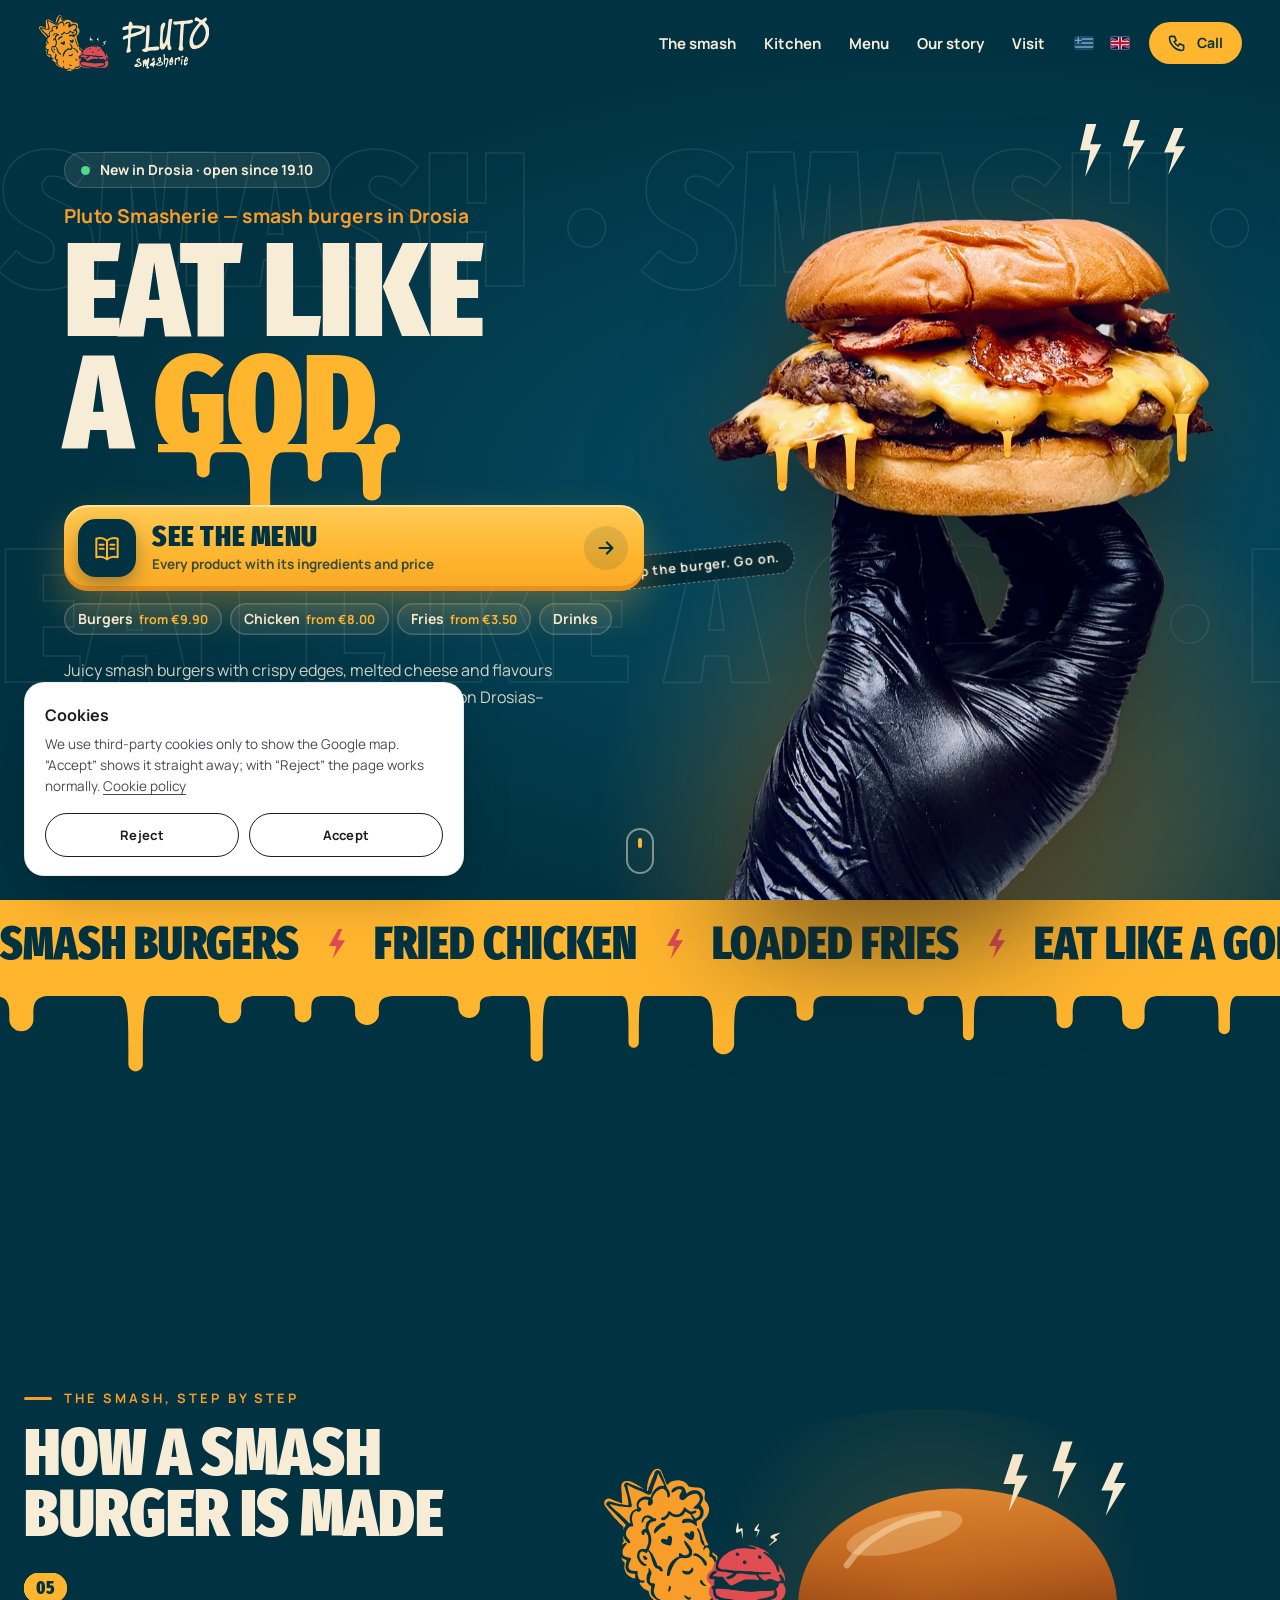
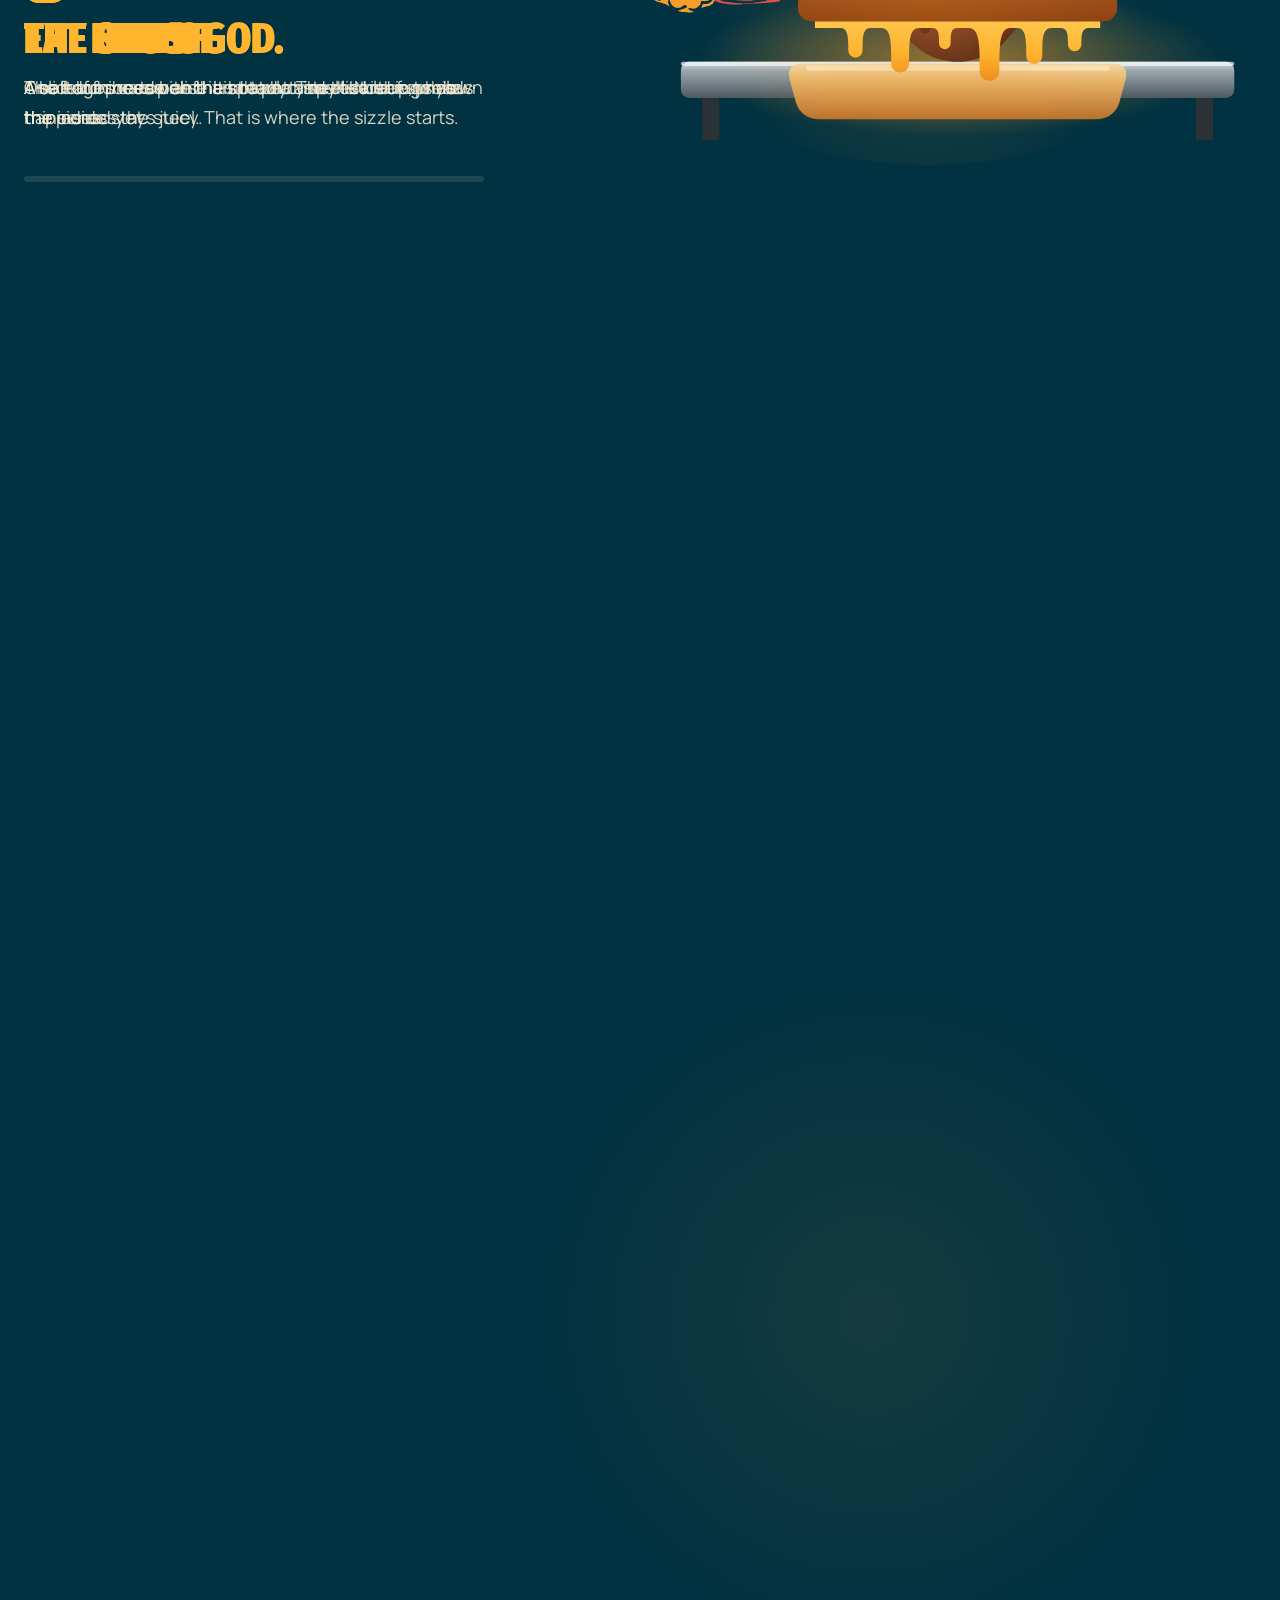
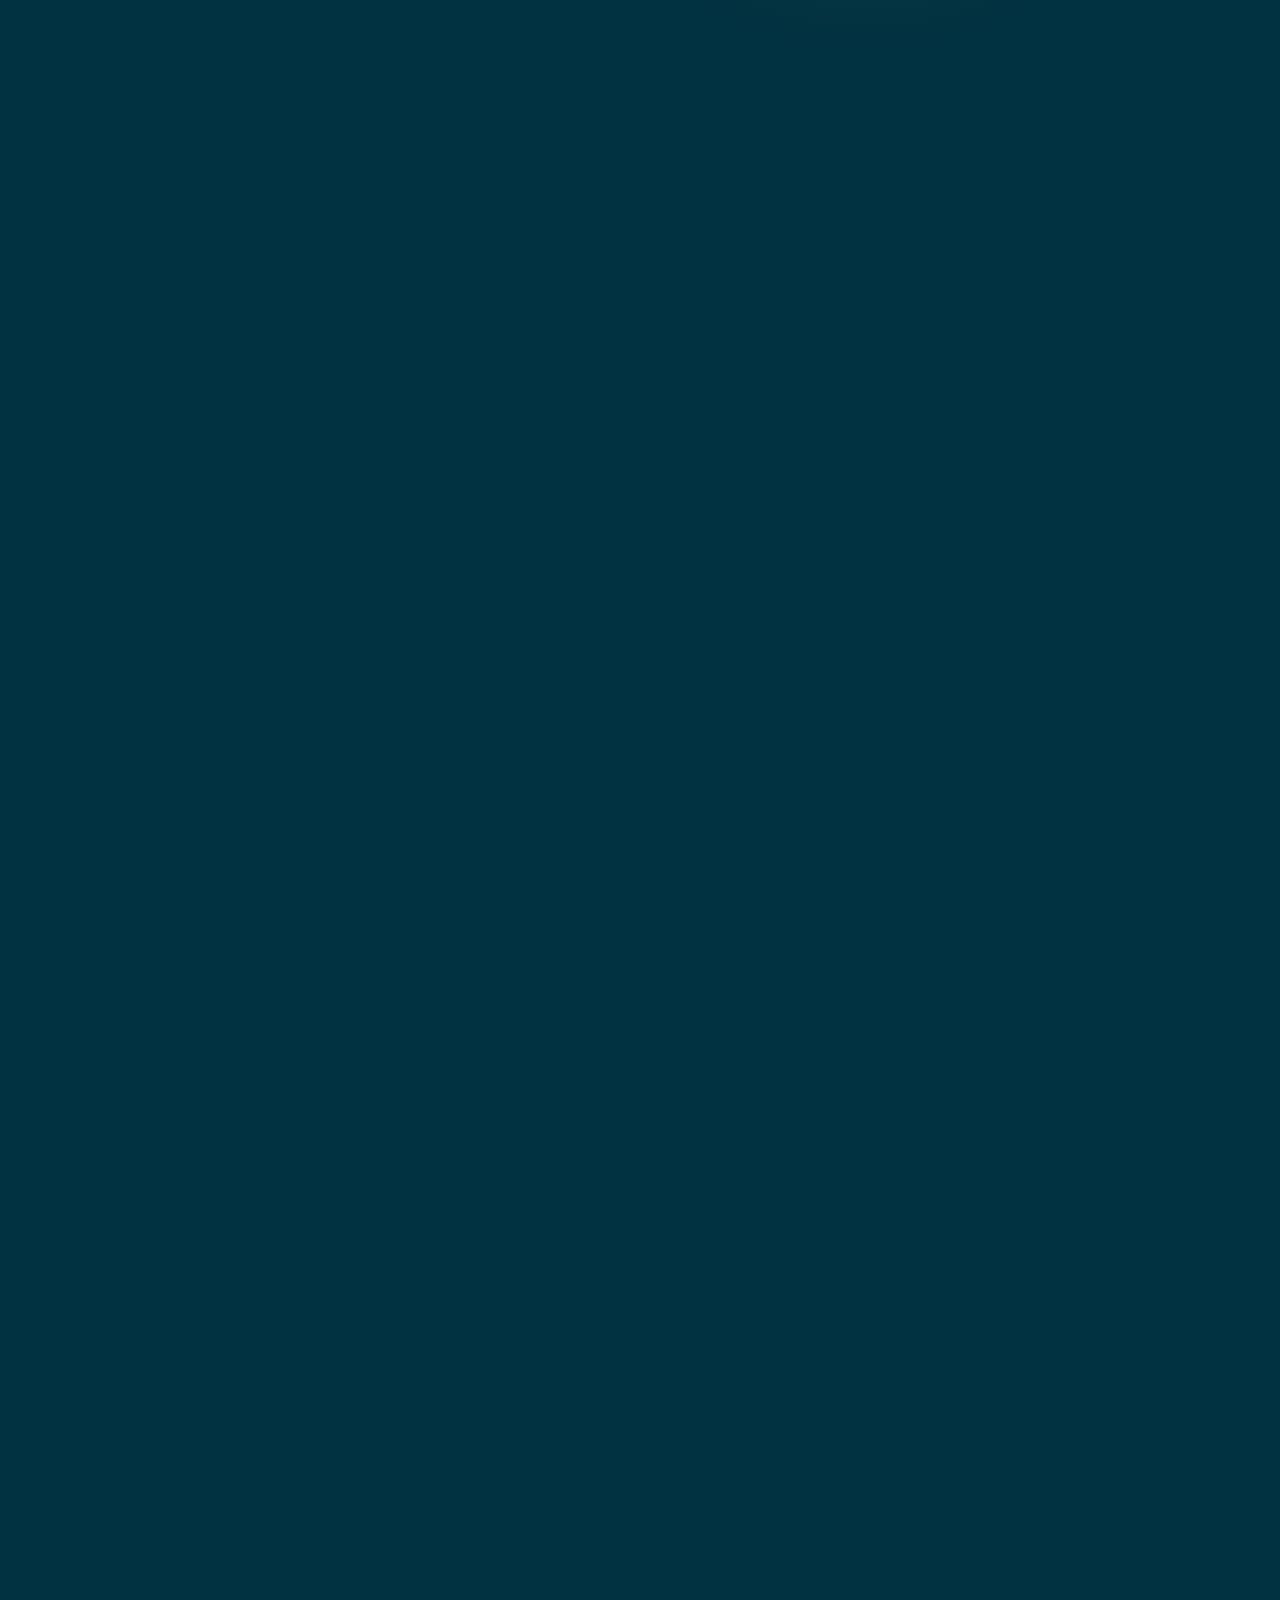
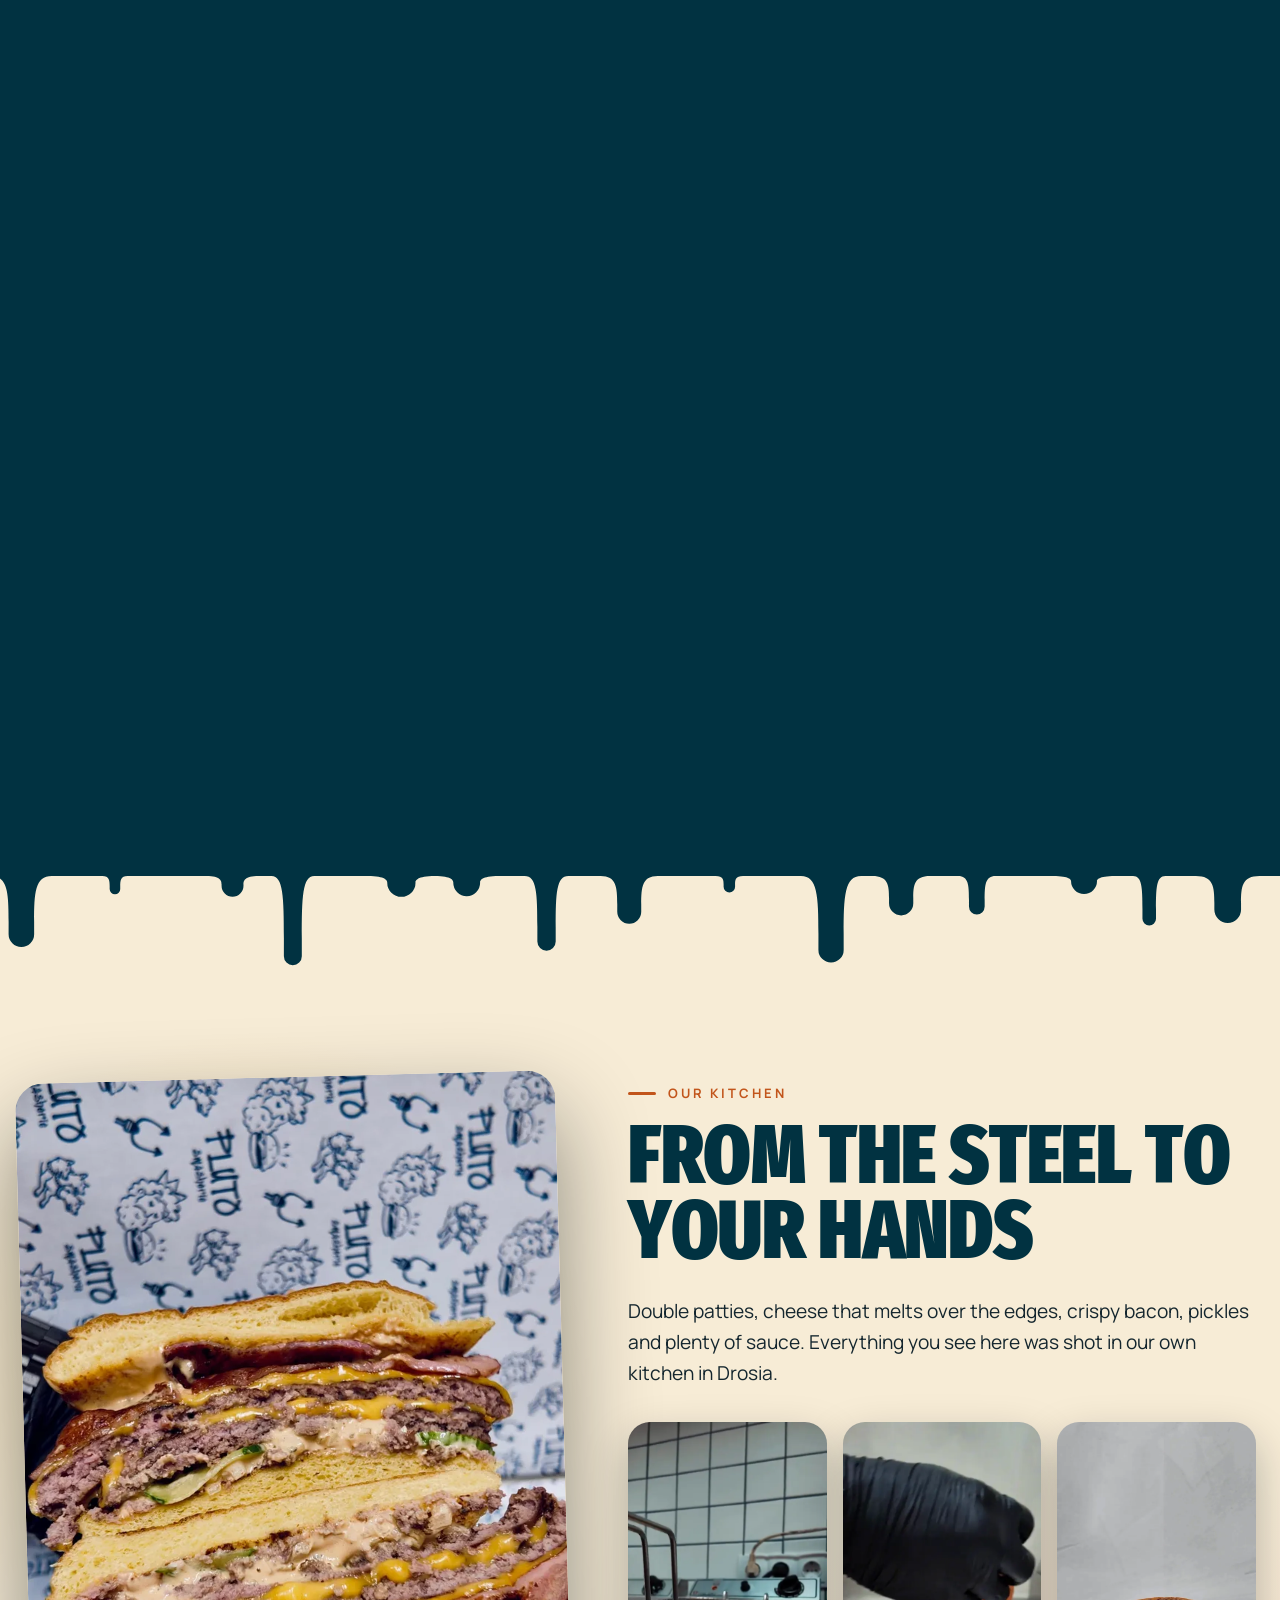
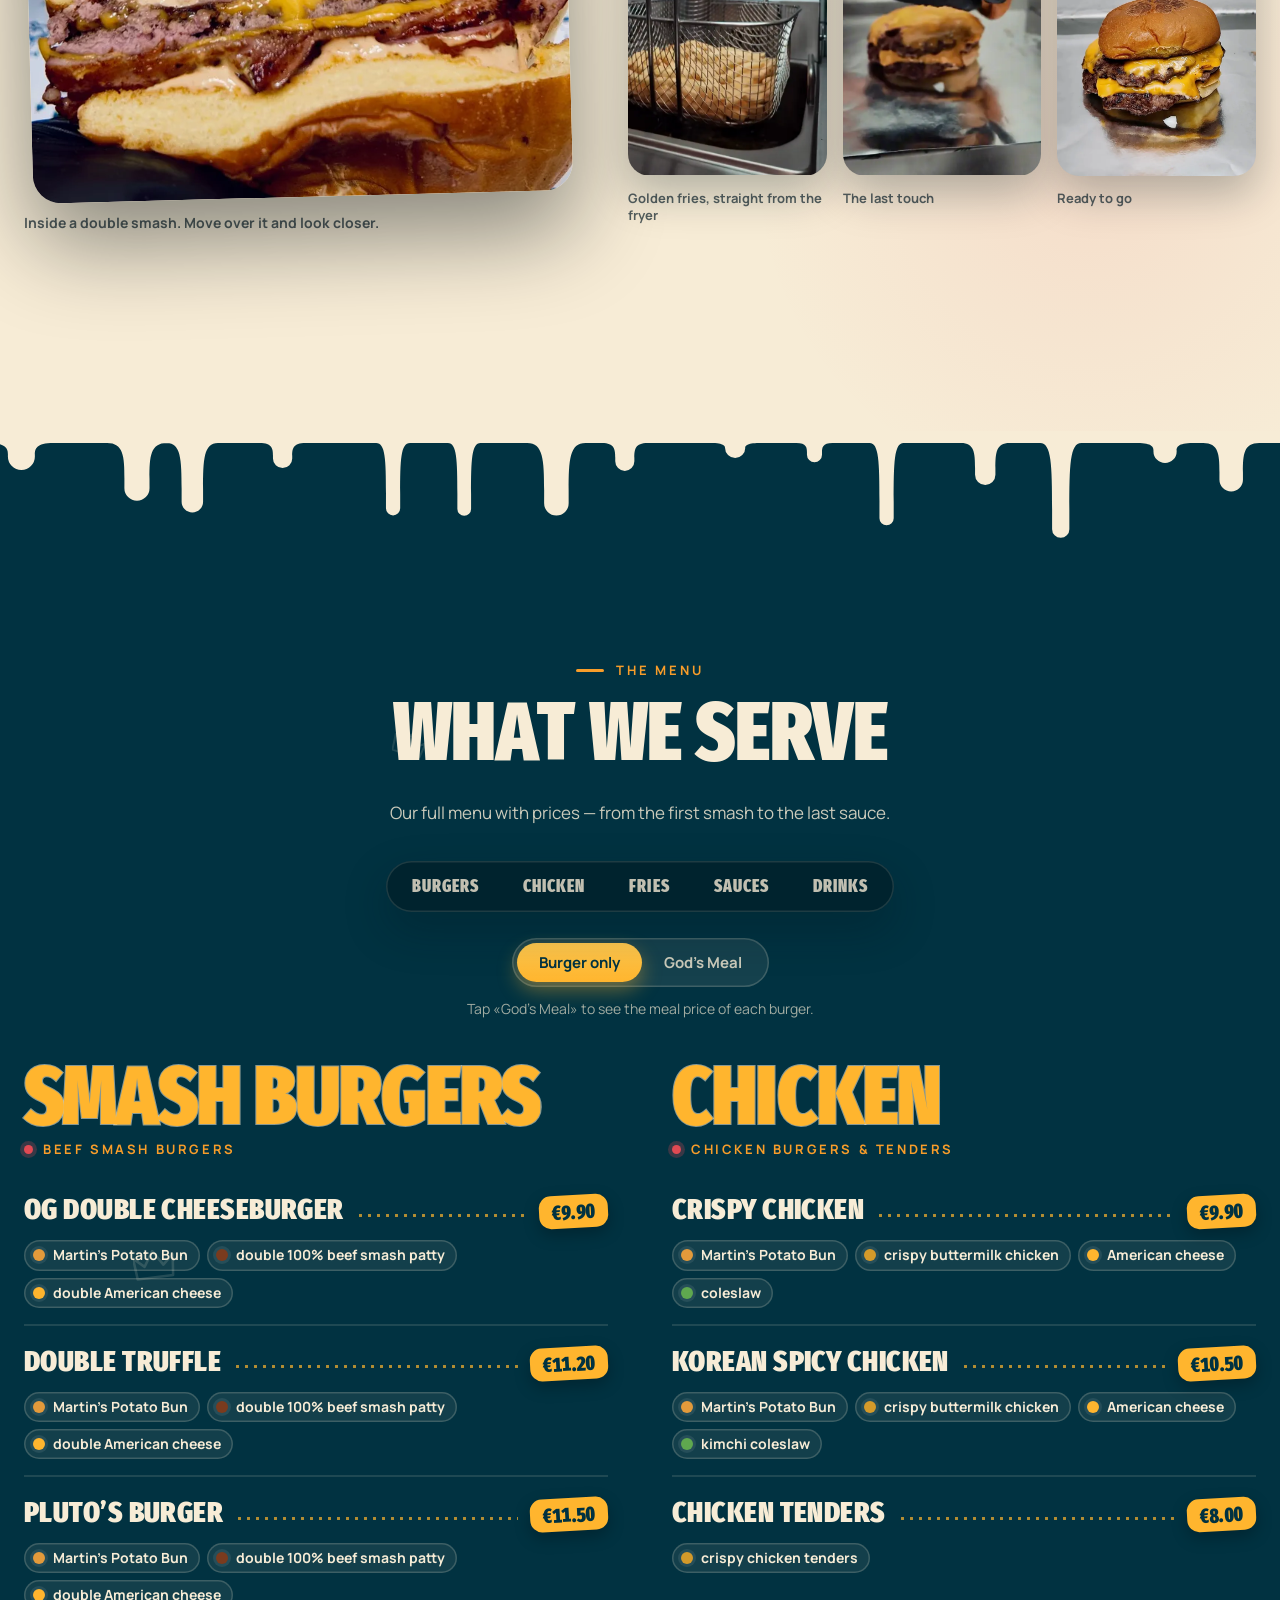
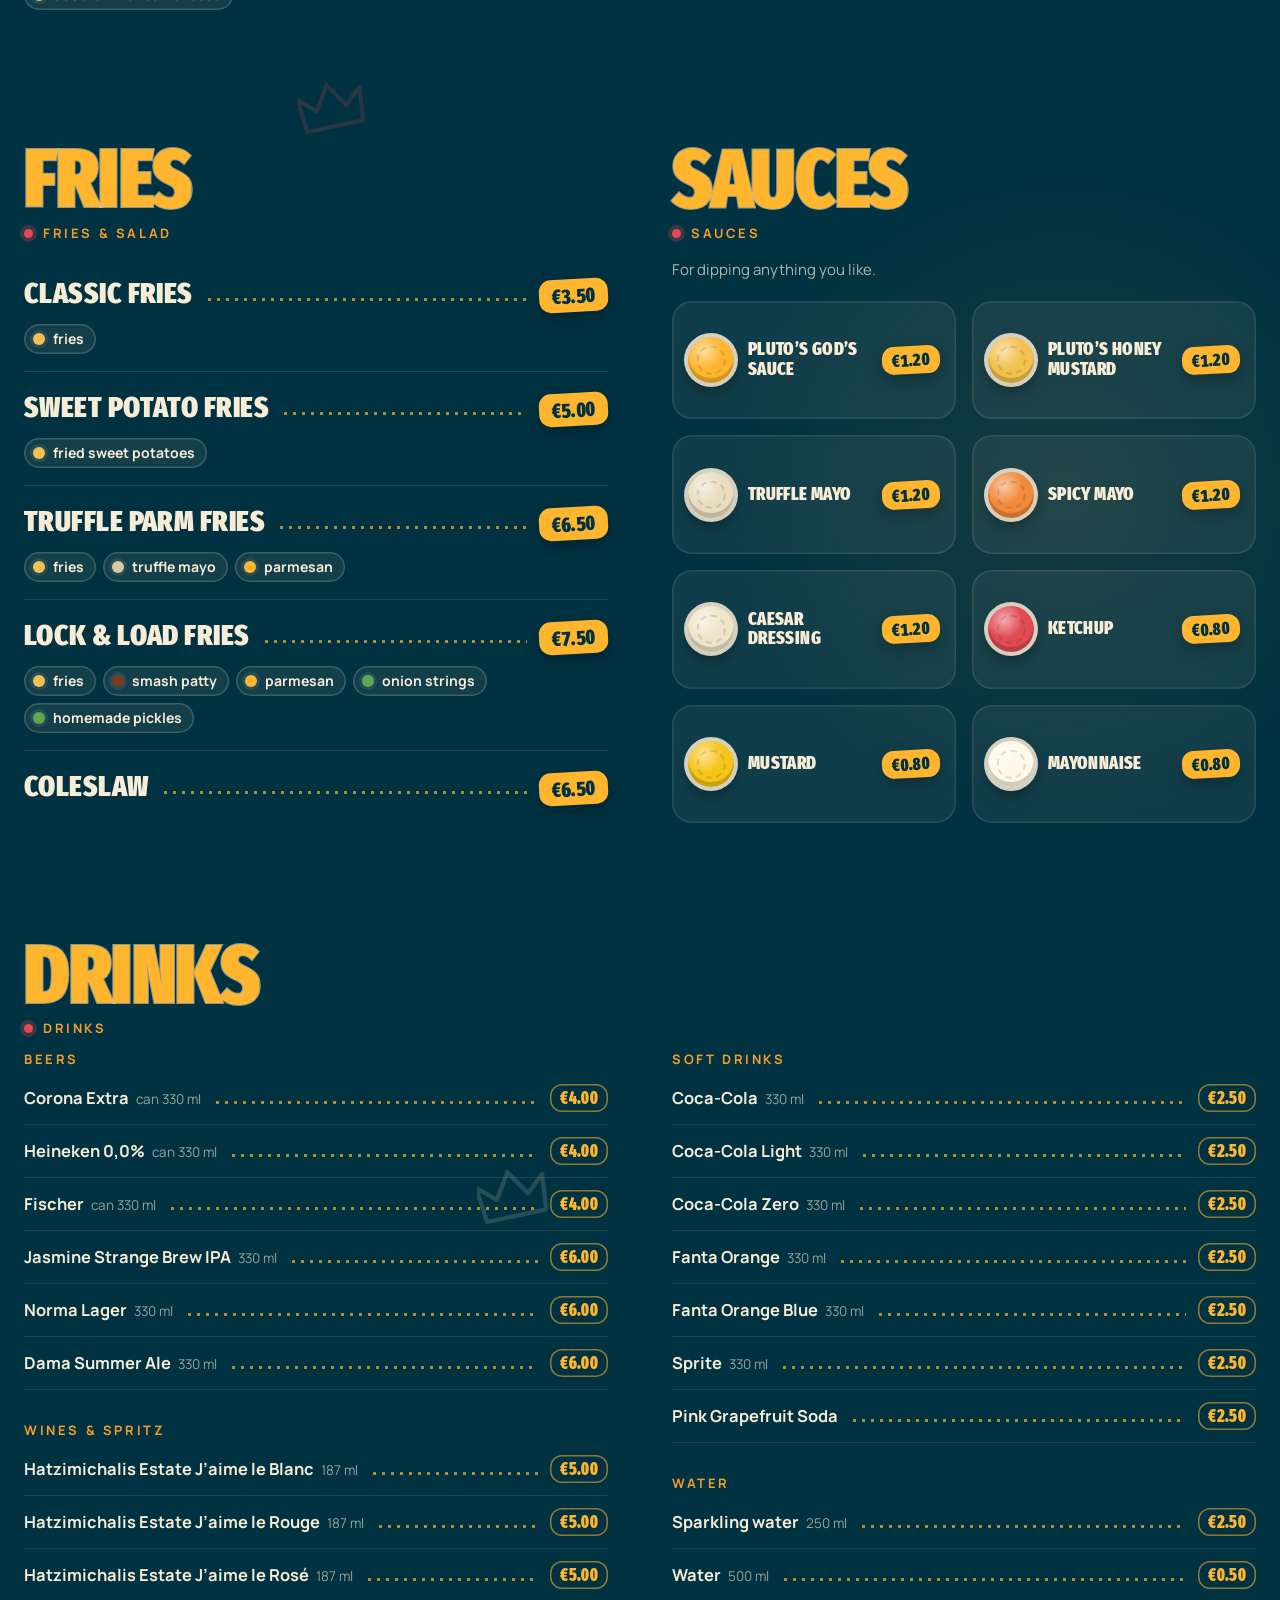
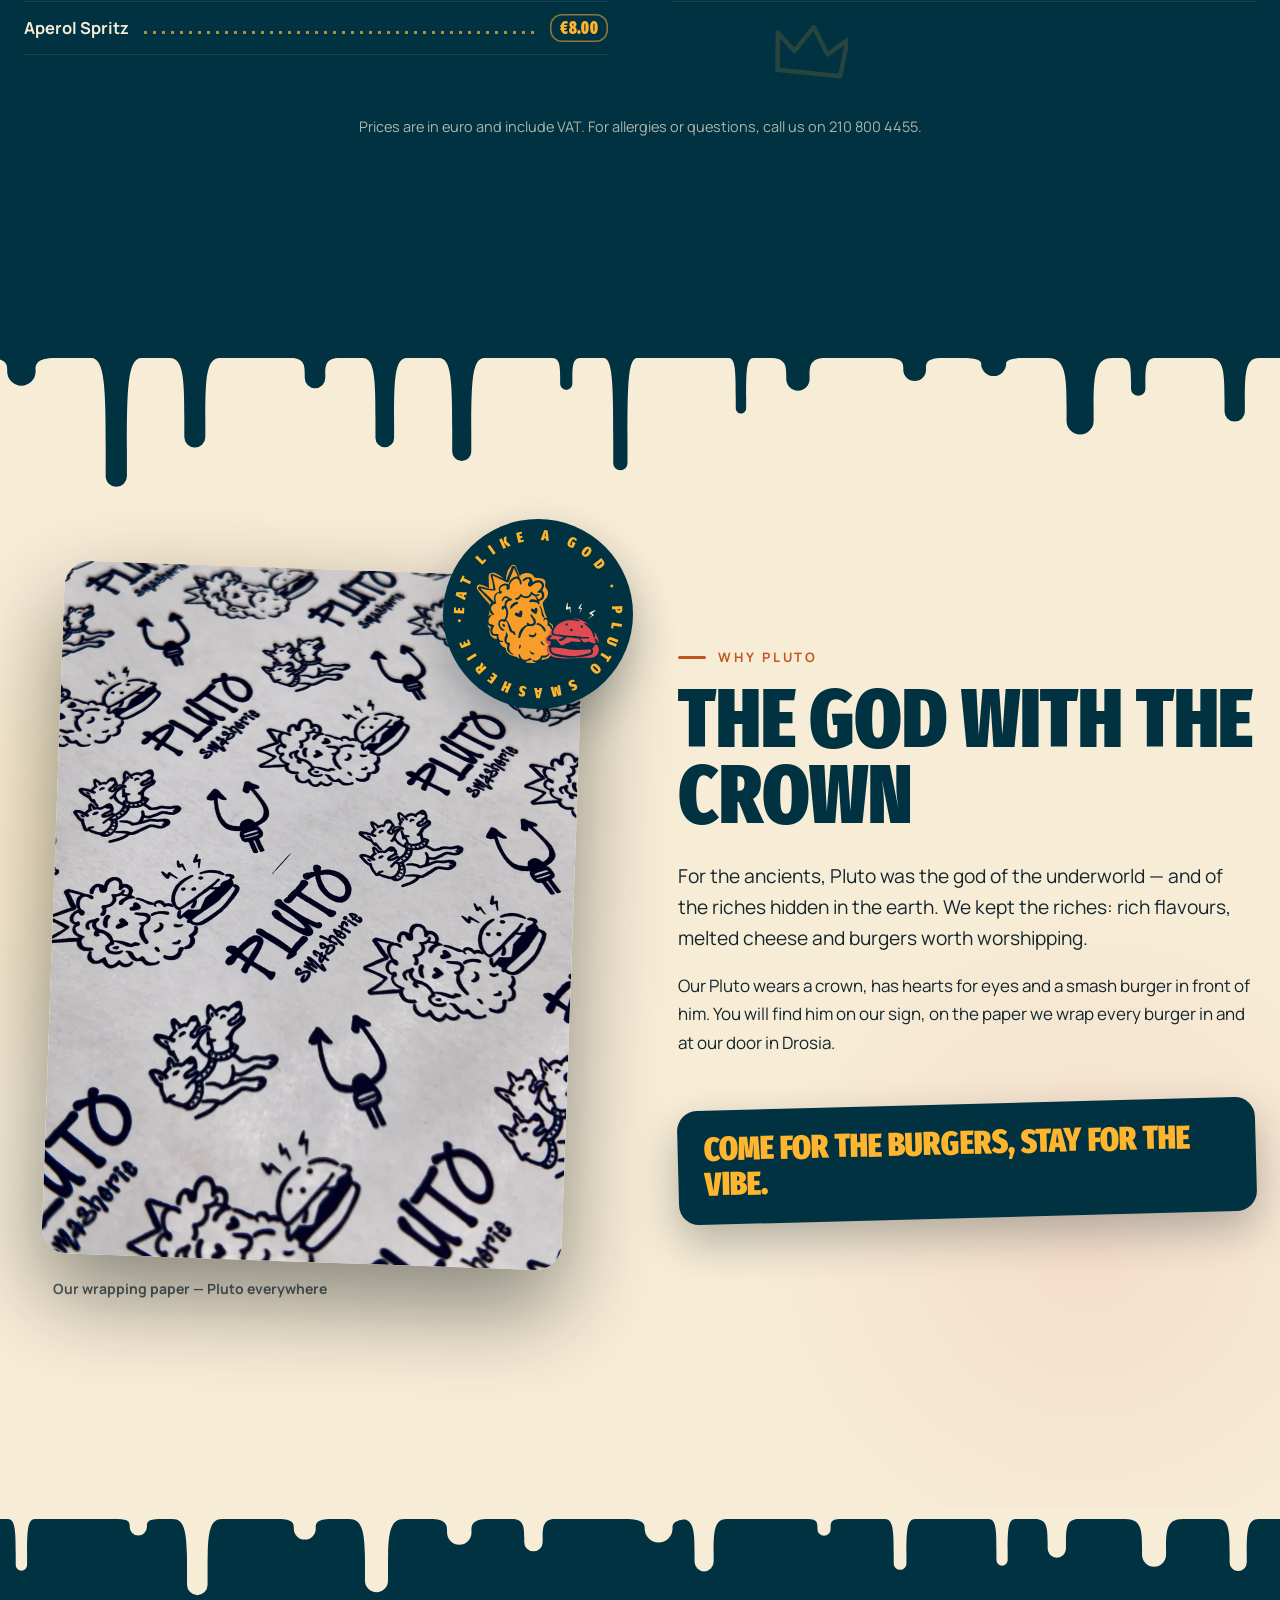
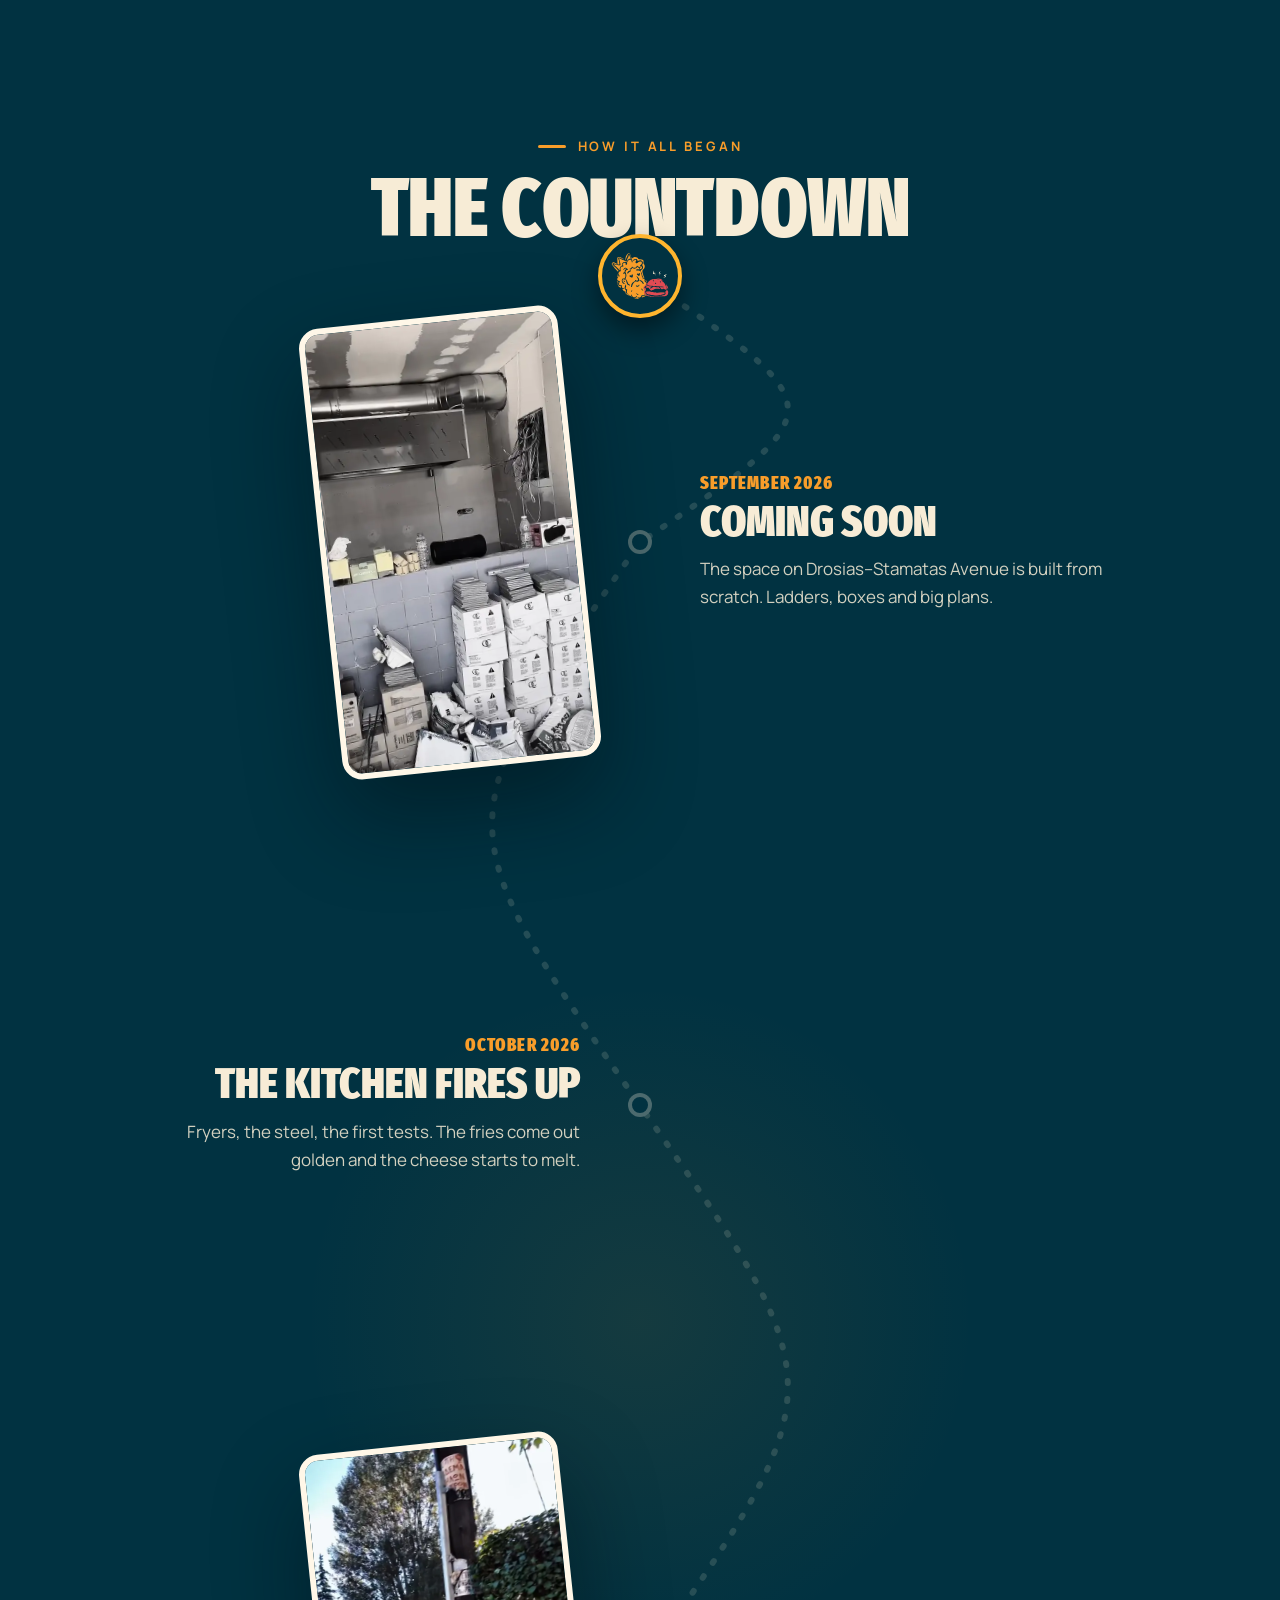
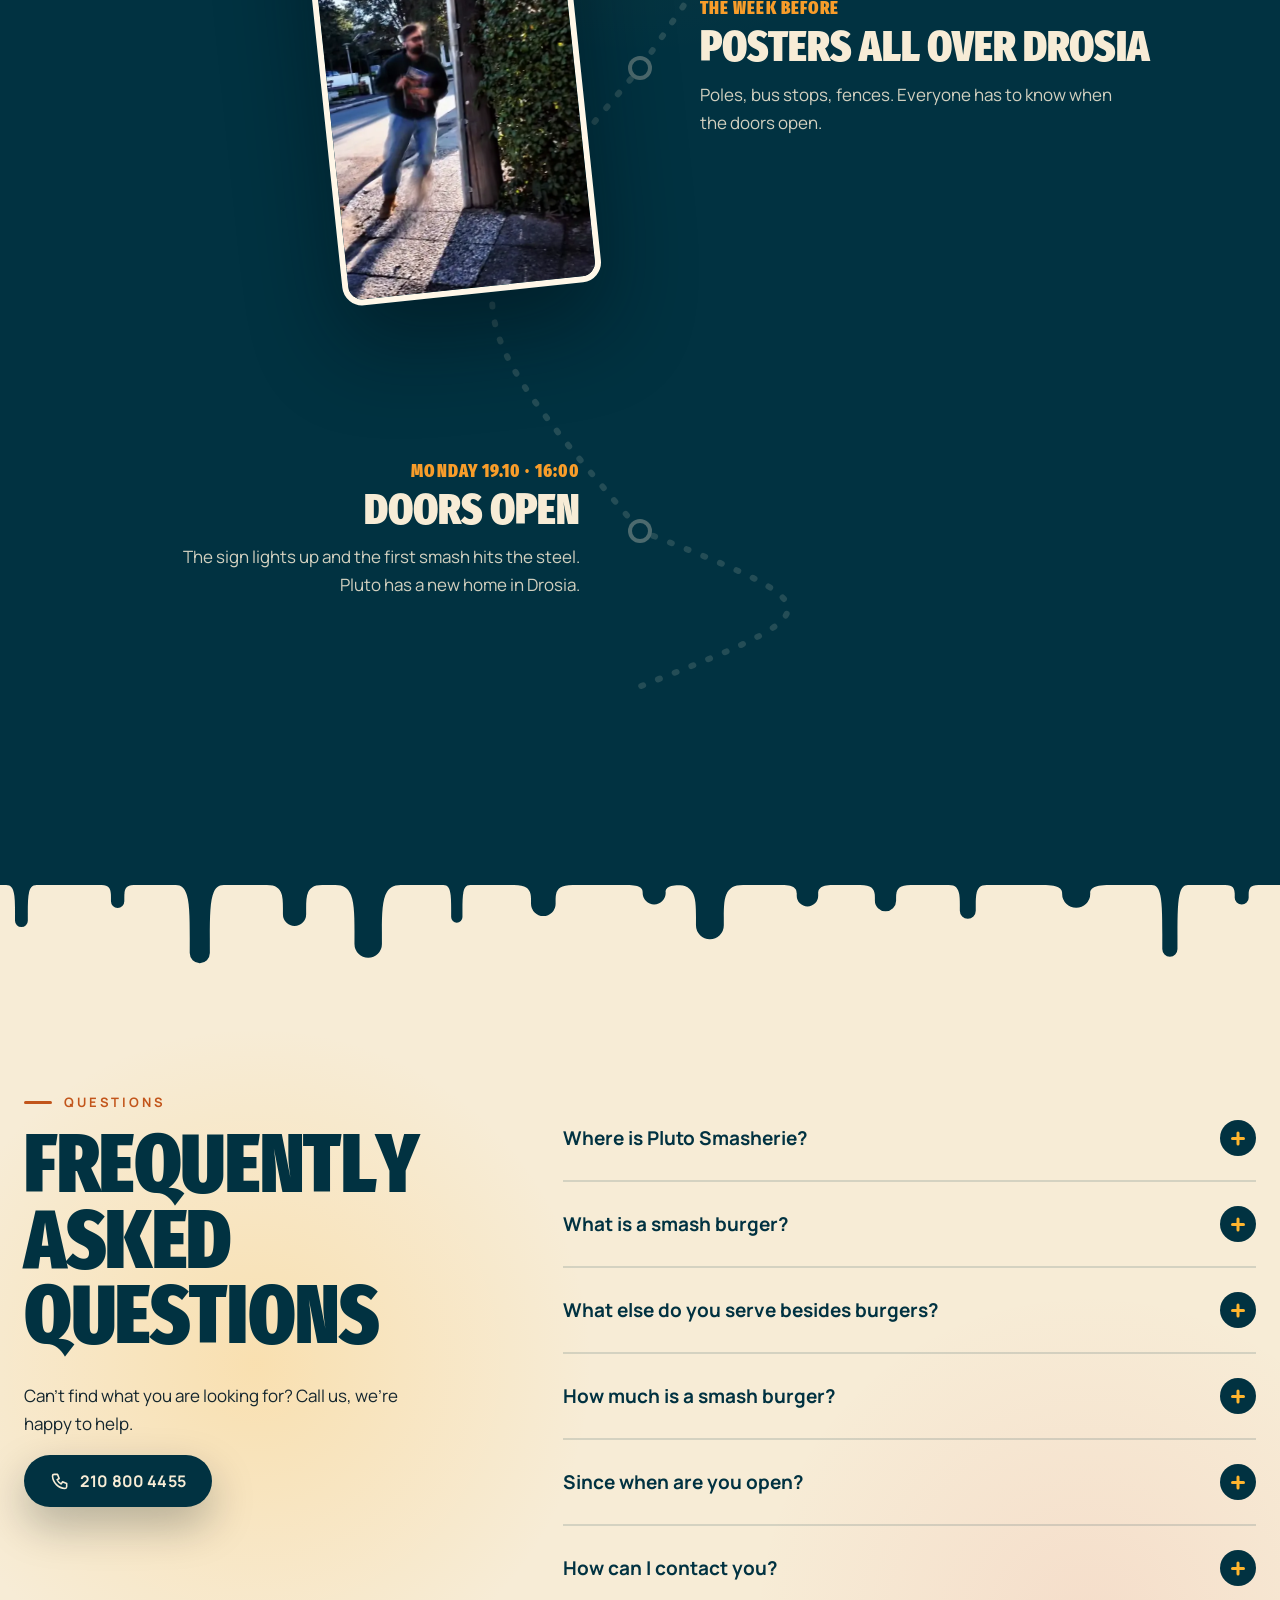
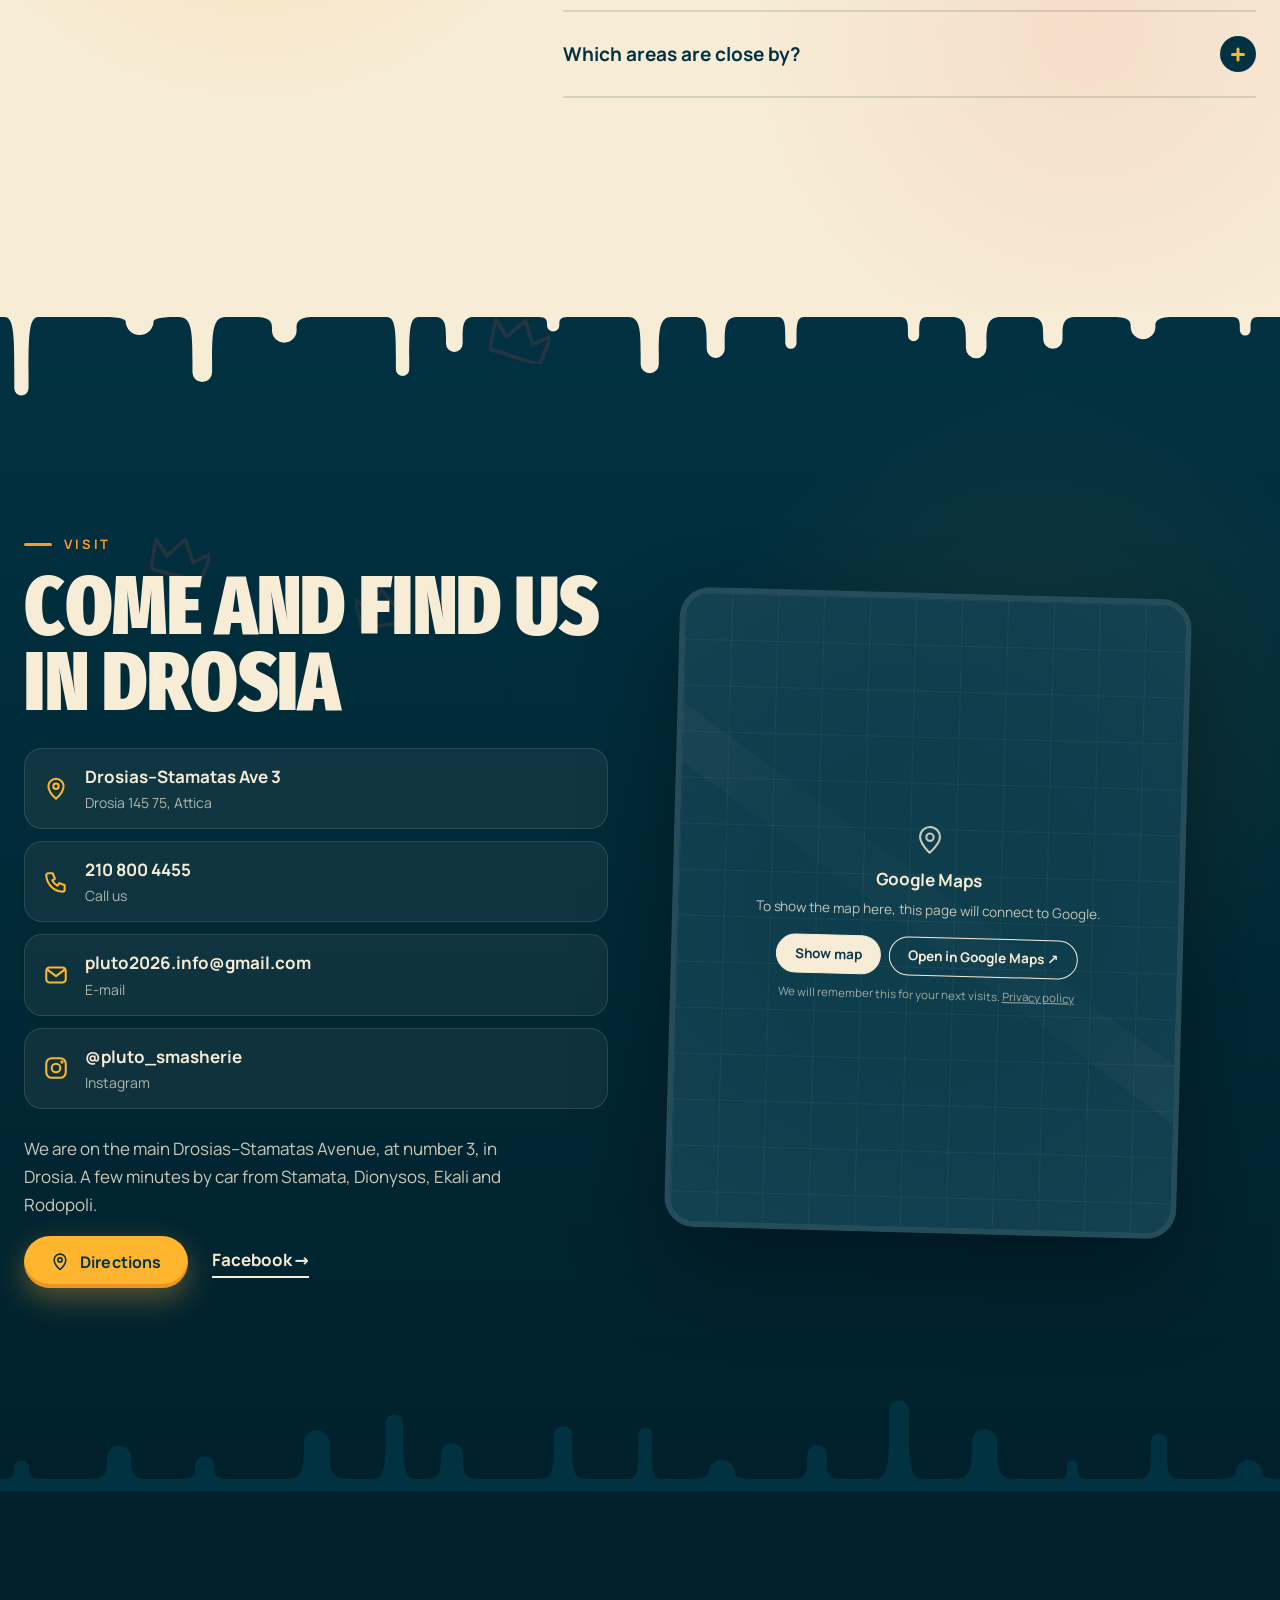
==== commit 4bffaab6: "PLUTO: «Δείτε το μενού» in the hero opens a full menu sheet with every ingredient as chips; ingredie" ====
--- a/en.html
+++ b/en.html
@@ -35,8 +35,8 @@
 <link rel="preload" href="assets/fonts/manrope-greek-400-normal.woff2" as="font" type="font/woff2" crossorigin>
 <script>document.documentElement.classList.add('js')</script>
 <style id="advon-fonts">@font-face{font-family:'Fira Sans Extra Condensed';font-style:normal;font-display:swap;font-weight:900;src:url(assets/fonts/fira-sans-extra-condensed-greek-900-normal.woff2) format('woff2');unicode-range:U+0370-0377,U+037A-037F,U+0384-038A,U+038C,U+038E-03A1,U+03A3-03FF}@font-face{font-family:'Fira Sans Extra Condensed';font-style:normal;font-display:swap;font-weight:900;src:url(assets/fonts/fira-sans-extra-condensed-latin-ext-900-normal.woff2) format('woff2');unicode-range:U+0100-02BA,U+02BD-02C5,U+02C7-02CC,U+02CE-02D7,U+02DD-02FF,U+0304,U+0308,U+0329,U+1D00-1DBF,U+1E00-1E9F,U+1EF2-1EFF,U+2020,U+20A0-20AB,U+20AD-20C0,U+2113,U+2C60-2C7F,U+A720-A7FF}@font-face{font-family:'Fira Sans Extra Condensed';font-style:normal;font-display:swap;font-weight:900;src:url(assets/fonts/fira-sans-extra-condensed-latin-900-normal.woff2) format('woff2');unicode-range:U+0000-00FF,U+0131,U+0152-0153,U+02BB-02BC,U+02C6,U+02DA,U+02DC,U+0304,U+0308,U+0329,U+2000-206F,U+20AC,U+2122,U+2191,U+2193,U+2212,U+2215,U+FEFF,U+FFFD}@font-face{font-family:'Manrope';font-style:normal;font-display:swap;font-weight:400;src:url(assets/fonts/manrope-greek-400-normal.woff2) format('woff2');unicode-range:U+0370-0377,U+037A-037F,U+0384-038A,U+038C,U+038E-03A1,U+03A3-03FF}@font-face{font-family:'Manrope';font-style:normal;font-display:swap;font-weight:400;src:url(assets/fonts/manrope-latin-ext-400-normal.woff2) format('woff2');unicode-range:U+0100-02BA,U+02BD-02C5,U+02C7-02CC,U+02CE-02D7,U+02DD-02FF,U+0304,U+0308,U+0329,U+1D00-1DBF,U+1E00-1E9F,U+1EF2-1EFF,U+2020,U+20A0-20AB,U+20AD-20C0,U+2113,U+2C60-2C7F,U+A720-A7FF}@font-face{font-family:'Manrope';font-style:normal;font-display:swap;font-weight:400;src:url(assets/fonts/manrope-latin-400-normal.woff2) format('woff2');unicode-range:U+0000-00FF,U+0131,U+0152-0153,U+02BB-02BC,U+02C6,U+02DA,U+02DC,U+0304,U+0308,U+0329,U+2000-206F,U+20AC,U+2122,U+2191,U+2193,U+2212,U+2215,U+FEFF,U+FFFD}@font-face{font-family:'Manrope';font-style:normal;font-display:swap;font-weight:700;src:url(assets/fonts/manrope-greek-700-normal.woff2) format('woff2');unicode-range:U+0370-0377,U+037A-037F,U+0384-038A,U+038C,U+038E-03A1,U+03A3-03FF}@font-face{font-family:'Manrope';font-style:normal;font-display:swap;font-weight:700;src:url(assets/fonts/manrope-latin-ext-700-normal.woff2) format('woff2');unicode-range:U+0100-02BA,U+02BD-02C5,U+02C7-02CC,U+02CE-02D7,U+02DD-02FF,U+0304,U+0308,U+0329,U+1D00-1DBF,U+1E00-1E9F,U+1EF2-1EFF,U+2020,U+20A0-20AB,U+20AD-20C0,U+2113,U+2C60-2C7F,U+A720-A7FF}@font-face{font-family:'Manrope';font-style:normal;font-display:swap;font-weight:700;src:url(assets/fonts/manrope-latin-700-normal.woff2) format('woff2');unicode-range:U+0000-00FF,U+0131,U+0152-0153,U+02BB-02BC,U+02C6,U+02DA,U+02DC,U+0304,U+0308,U+0329,U+2000-206F,U+20AC,U+2122,U+2191,U+2193,U+2212,U+2215,U+FEFF,U+FFFD}</style>
-<style>:root{--navy:#013241;--navy2:#03465C;--deep:#00212C;--cream:#F7ECD6;--cream2:#FFF7E8;--ink:#14262E;--cheese:#FFB52E;--orange:#F89D2A;--ketchup:#E04A53;--ok:#C2551B;--fd:'Fira Sans Extra Condensed','Arial Narrow',Impact,sans-serif;--fb:'Manrope',system-ui,-apple-system,'Segoe UI',sans-serif;--sh1:0 6px 18px rgba(0,20,28,.18);--sh2:0 18px 44px rgba(0,20,28,.28);--sh3:0 40px 90px rgba(0,10,16,.45);--ease:cubic-bezier(.22,1,.36,1);--spring:cubic-bezier(.34,1.56,.64,1);--w:1240px;color-scheme:light only}*,*::before,*::after{box-sizing:border-box}html{scroll-behavior:smooth;-webkit-text-size-adjust:100%;overflow-x:clip}@media (prefers-reduced-motion:reduce){html{scroll-behavior:auto}}body{margin:0;background:var(--navy);color:var(--cream);font:400 17px/1.65 var(--fb);overflow-x:clip;-webkit-font-smoothing:antialiased}img,video,svg{display:block;max-width:100%}a{color:inherit}h1,h2,h3{margin:0;font-weight:900}p{margin:0 0 1em}.skip{position:absolute;left:-9999px;top:8px;z-index:200;background:var(--cheese);color:var(--navy);padding:10px 16px;border-radius:10px;font-weight:700}.skip:focus{left:12px}:focus-visible{outline:3px solid var(--cheese);outline-offset:3px;border-radius:6px}.wrap{width:min(var(--w),100% - 48px);margin-inline:auto}section{position:relative;isolation:isolate}.eyebrow{font:700 13px/1 var(--fb);letter-spacing:.22em;text-transform:uppercase;color:var(--orange);margin:0 0 18px;display:flex;align-items:center;gap:12px}.eyebrow::before{content:"";width:28px;height:3px;border-radius:3px;background:currentColor}h2{font:900 clamp(46px,6.4vw,96px)/.92 var(--fd);text-transform:uppercase;letter-spacing:-.005em;margin-bottom:28px}.lead{font-size:clamp(18px,1.5vw,21px);line-height:1.6}.btn{display:inline-flex;align-items:center;gap:10px;padding:16px 26px;border-radius:999px;font:800 16px/1 var(--fb);text-decoration:none;letter-spacing:.01em;position:relative;overflow:hidden;transition:transform .35s var(--spring),box-shadow .35s}.btn svg{width:20px;height:20px;flex:none}.btn-p{background:var(--cheese);color:var(--navy);box-shadow:0 10px 30px rgba(255,181,46,.35),inset 0 -4px 0 rgba(200,90,10,.35)}.btn-d{background:var(--navy);color:var(--cream);box-shadow:var(--sh2)}.btn-s{padding:11px 18px;font-size:14px;background:var(--cheese);color:var(--navy)}.btn::after{content:"";position:absolute;inset:0;background:linear-gradient(105deg,transparent 30%,rgba(255,255,255,.55) 50%,transparent 70%);transform:translateX(-120%)}@media (hover:hover){.btn:hover{transform:translateY(-3px) scale(1.03)}.btn:hover::after{transform:translateX(120%);transition:transform .8s}}.btn:active{transform:scale(.96)}.tlink{font-weight:700;text-decoration:none;border-bottom:2px solid currentColor;padding-bottom:2px}@media (hover:hover){.tlink:hover{color:var(--cheese)}}.hd{position:fixed;inset:0 0 auto;z-index:60;display:flex;align-items:center;gap:24px;padding:14px clamp(16px,3vw,40px);transition:background .4s,box-shadow .4s,padding .4s}.hd.solid{background:rgba(1,50,65,.92);-webkit-backdrop-filter:blur(12px);backdrop-filter:blur(12px);box-shadow:0 8px 30px rgba(0,0,0,.25);padding-block:10px}.brand{display:flex;align-items:center;gap:12px;color:var(--cream);margin-right:auto;text-decoration:none}.hd-logo{width:auto;height:58px;flex:none;transition:transform .6s var(--spring);transform-origin:50% 80%}.hd.solid .hd-logo{transform:scale(.84)}@media (hover:hover){.brand:hover .hd-logo{transform:rotate(-8deg) scale(1.06)}}.wm{width:auto;height:52px;fill:currentColor;transition:transform .5s var(--spring)}.hd.solid .wm{transform:scale(.86) rotate(-2deg)}.nav{display:flex;gap:28px;align-items:center}.nav a{color:var(--cream);text-decoration:none;font:700 15px/1 var(--fb);position:relative;padding:8px 0}.nav a::after{content:"";position:absolute;left:0;right:0;bottom:0;height:3px;border-radius:3px;background:var(--cheese);transform:scaleX(0);transform-origin:left;transition:transform .35s var(--ease)}@media (hover:hover){.nav a:hover::after{transform:scaleX(1)}}.nav .nav-call{display:none}.hd-r{display:flex;align-items:center;gap:14px}.langs{display:flex;gap:6px}.langs button{border:0;background:none;padding:6px;border-radius:8px;cursor:pointer;opacity:.55;transition:opacity .2s,transform .2s}.langs button[aria-pressed=true]{opacity:1}.flag{display:block;width:18px;height:12px;overflow:hidden;line-height:0;border-radius:2px;box-shadow:0 0 0 1px rgba(255,255,255,.25)}.flag svg{display:block;width:100%;height:100%}.burger{display:none;width:46px;height:46px;border:0;border-radius:50%;background:var(--cheese);cursor:pointer;position:relative}.burger i{position:absolute;left:13px;right:13px;height:3px;border-radius:3px;background:var(--navy);transition:transform .35s var(--ease),opacity .2s}.burger i:nth-child(1){top:15px}.burger i:nth-child(2){top:21.5px}.burger i:nth-child(3){top:28px}.burger[aria-expanded=true] i:nth-child(1){transform:translateY(6.5px) rotate(45deg)}.burger[aria-expanded=true] i:nth-child(2){opacity:0}.burger[aria-expanded=true] i:nth-child(3){transform:translateY(-6.5px) rotate(-45deg)}@media (max-width:1020px){.burger{display:block;z-index:70}.hd-call{display:none}.nav{position:fixed;inset:0;z-index:65;flex-direction:column;justify-content:center;gap:10px;background:var(--navy);clip-path:circle(0 at calc(100% - 44px) 38px);transition:clip-path .6s var(--ease);visibility:hidden}.nav.open{clip-path:circle(150% at calc(100% - 44px) 38px);visibility:visible}.nav a{font:900 44px/1.1 var(--fd);text-transform:uppercase;opacity:0;transform:translateY(20px);transition:opacity .4s,transform .5s var(--spring)}.nav.open a{opacity:1;transform:none}.nav.open a:nth-child(2){transition-delay:.05s}.nav.open a:nth-child(3){transition-delay:.1s}.nav.open a:nth-child(4){transition-delay:.15s}.nav.open a:nth-child(5){transition-delay:.2s}.nav.open a:nth-child(6){transition-delay:.25s}.nav .nav-call{display:inline-flex;align-items:center;gap:10px;margin-top:18px;font:800 20px/1 var(--fb);background:var(--cheese);color:var(--navy);padding:16px 24px;border-radius:999px}.nav .nav-call svg{width:22px;height:22px}.nav .nav-call::after{display:none}.langs{position:relative;z-index:70}}@media (max-width:520px){.wm{height:36px}.hd-logo{height:44px}.brand{gap:8px}.hd{gap:12px}}#intro{position:fixed;inset:0;z-index:100;background:var(--navy);display:none;place-items:center;pointer-events:none}.intro #intro{display:grid}.in-logo svg{width:100%;height:auto}.in-logo{width:min(56vw,340px);transform:scale(.2);opacity:0;animation:inPop .7s var(--spring) .05s forwards}@keyframes inPop{to{transform:scale(1);opacity:1}}.in-cheese{position:absolute;left:0;top:0;width:100%;height:100%;overflow:visible;transform:translateY(-120%);fill:var(--cheese)}.intro.go .in-cheese{transition:transform .5s cubic-bezier(.55,0,.3,1);transform:translateY(0)}.intro.out #intro{transition:transform .75s cubic-bezier(.65,0,.35,1);transform:translateY(118%)}.intro.out .in-logo{transition:opacity .2s;opacity:0}.hero{min-height:100svh;display:grid;grid-template-columns:minmax(0,1.05fr) minmax(0,1fr);align-items:center;gap:20px;padding:120px clamp(20px,5vw,80px) 0;overflow-x:clip;background:radial-gradient(110% 80% at 75% 55%,#05506A 0,var(--navy) 62%)}.h-bg{position:absolute;inset:0;z-index:-1;pointer-events:none;overflow:hidden}.h-glow{position:absolute;width:70vmax;height:70vmax;right:-12vmax;bottom:-30vmax;border-radius:50%;background:radial-gradient(circle,rgba(248,157,42,.42),rgba(248,157,42,0) 62%);transform:translate(var(--gx,0),var(--gy,0));transition:transform .6s var(--ease)}.mq{position:absolute;left:0;white-space:nowrap;display:flex;font:900 clamp(110px,15vw,240px)/1 var(--fd);color:transparent;-webkit-text-stroke:1.5px rgba(247,236,214,.10);letter-spacing:.01em}.mq span{padding-right:.2em}.mq1{top:14%;animation:mq 46s linear infinite}.mq2{top:58%;animation:mq 60s linear infinite reverse}@keyframes mq{to{transform:translateX(-50%)}}.h-txt{position:relative;z-index:2;max-width:640px;padding-bottom:9vh}.kick{display:inline-flex;align-items:center;gap:10px;font:700 14px/1 var(--fb);background:rgba(247,236,214,.08);border:1px solid rgba(247,236,214,.18);padding:10px 16px;border-radius:999px;margin:0 0 26px}.kick .dot{width:9px;height:9px;border-radius:50%;background:#58D68D;box-shadow:0 0 0 0 rgba(88,214,141,.6);animation:pulse 2.2s infinite}@keyframes pulse{70%{box-shadow:0 0 0 10px rgba(88,214,141,0)}100%{box-shadow:0 0 0 0 rgba(88,214,141,0)}}.h1{font:800 clamp(17px,1.5vw,21px)/1.35 var(--fb);color:var(--orange);margin:0 0 6px;letter-spacing:.01em}.display{font:900 clamp(84px,10.4vw,176px)/.84 var(--fd);margin:0 0 clamp(50px,5vw,74px);letter-spacing:-.01em;color:var(--cream)}.display .dl{display:block}.god{position:relative;display:inline-block;color:var(--cheese)}.god-drip{position:absolute;left:2%;top:86%;width:96%;height:.55em;overflow:visible;fill:var(--cheese)}.h-sub{font-size:clamp(17px,1.35vw,20px);max-width:520px;color:rgba(247,236,214,.86)}.h-cta{display:flex;align-items:center;gap:26px;flex-wrap:wrap;margin-top:30px}.h-food{position:relative;z-index:1;align-self:end;justify-self:center;width:min(100%,560px);height:100%;display:flex;flex-direction:column;justify-content:flex-end;align-items:center}.bite-btn{all:unset;display:block;position:relative;cursor:pointer;width:100%;-webkit-tap-highlight-color:transparent}.bite-btn:focus-visible{outline:3px solid var(--cheese);outline-offset:6px;border-radius:24px}.tilt{display:block;position:relative;transform-style:preserve-3d;transform:perspective(1100px) rotateX(var(--rx,0deg)) rotateY(var(--ry,0deg)) translateY(var(--ty,0px));transition:transform .5s var(--ease);will-change:transform}.h-burger{width:100%;height:auto}.bite-btn{filter:drop-shadow(0 40px 60px rgba(0,8,12,.55)) drop-shadow(0 0 40px rgba(248,157,42,.18))}.tilt{-webkit-mask-composite:source-in;mask-composite:intersect}.h-drips{position:absolute;inset:0;width:100%;height:100%;overflow:visible;pointer-events:none}.h-drips .d{fill:url(#hdg);transform-origin:50% 0;transform-box:fill-box;animation:drip var(--t,5s) ease-in-out var(--dl,0s) infinite alternate}@keyframes drip{from{transform:scaleY(.55)}to{transform:scaleY(1.12)}}.h-drips .drop{fill:#FFC23D;animation:drop var(--t,5s) ease-in var(--dl,0s) infinite}@keyframes drop{0%,62%{transform:translateY(0) scale(0);opacity:0}66%{transform:translateY(0) scale(1);opacity:1}100%{transform:translateY(220px) scale(.7);opacity:0}}.bolts{position:absolute;top:2%;right:4%;width:22%;z-index:2}.bolts path{fill:var(--cream);transform-box:fill-box;transform-origin:50% 100%;animation:zap 2.6s infinite}.bolts .b2{animation-delay:.25s}.bolts .b3{animation-delay:.5s}@keyframes zap{0%,40%,100%{opacity:1;transform:none}45%{opacity:.2;transform:scale(.85)}50%{opacity:1;transform:scale(1.12) rotate(-6deg)}60%{opacity:.5}}.bite-hint{font:700 13px/1 var(--fb);letter-spacing:.06em;color:var(--cream);background:rgba(0,20,28,.55);border:1px dashed rgba(247,236,214,.45);padding:9px 14px;border-radius:999px;position:absolute;left:-10%;bottom:40%;transform:rotate(-6deg);z-index:3;margin:0;animation:bob 3s ease-in-out infinite}@keyframes bob{50%{transform:rotate(-6deg) translateY(-6px)}}.crumbs{position:absolute;inset:0;pointer-events:none}.crumbs i{position:absolute;width:var(--s,8px);height:var(--s,8px);border-radius:40% 60% 50% 45%;background:var(--c,#D9822F);animation:crumb .9s var(--ease) forwards}@keyframes crumb{to{transform:translate(var(--x),var(--y)) rotate(var(--r));opacity:0}}.scroll-cue{position:absolute;left:50%;bottom:26px;width:28px;height:46px;border:2px solid rgba(247,236,214,.5);border-radius:20px;transform:translateX(-50%);z-index:3;transition:opacity .4s}.scroll-cue span{position:absolute;left:50%;top:8px;width:4px;height:10px;margin-left:-2px;border-radius:2px;background:var(--cheese);animation:cue 1.8s infinite}@keyframes cue{60%{transform:translateY(14px);opacity:0}100%{opacity:0}}.scrolled .scroll-cue{opacity:0}.js .h-txt>*{opacity:0;transform:translateY(26px)}.js .ready .h-txt>*{opacity:1}.js .ready .h-txt>*{opacity:1;transform:none;transition:opacity .6s,transform .9s var(--spring)}.js .ready .h-txt>*:nth-child(2){transition-delay:.08s}.js .ready .h-txt>*:nth-child(3){transition-delay:.16s}.js .ready .h-txt>*:nth-child(4){transition-delay:.26s}.js .ready .h-txt>*:nth-child(5){transition-delay:.34s}.js .h-food .bite-btn{transform:translateY(40%) scale(.9);opacity:0}.js .ready .h-food .bite-btn{transform:none;opacity:1;transition:transform 1.1s var(--spring) .15s,opacity .5s .15s}.js .ready .god-drip path{animation:godDrip 1.6s var(--ease) .7s both}@keyframes godDrip{from{transform:scaleY(0)}}.god-drip path{transform-origin:50% 0}@media (max-width:860px){.hero{grid-template-columns:1fr;padding:96px 20px 0;gap:0;min-height:auto}.h-txt{display:contents}.kick{order:1;justify-self:start}.h1{order:2}.display{order:3;margin-bottom:34px}.h-food{order:4}.h-sub{order:5;margin-top:10px}.h-cta{order:6;margin:22px 0 60px}.h-food .bite-btn{max-height:58svh;overflow:hidden;-webkit-mask-image:linear-gradient(#000 78%,transparent);mask-image:linear-gradient(#000 78%,transparent)}.display{font-size:clamp(70px,22vw,120px)}.h-food{width:min(100%,430px);margin-top:10px}.bite-hint{bottom:auto;top:8%;left:0}.mq1{top:30%}.mq2{top:64%}.scroll-cue{display:none}}.drip-edge{position:absolute;left:0;right:0;top:100%;height:150px;z-index:5;pointer-events:none;margin-top:-1px}.drip-edge svg{position:absolute;inset:0 0 auto;width:100%;height:100%;overflow:visible;transform-origin:50% 0;transform:scaleY(.3);transition:transform 1.6s cubic-bezier(.22,1,.36,1)}.drip-edge.in svg{transform:none}.drip-edge .fall{animation-play-state:paused}.drip-edge.in .fall{animation-play-state:running}.drip-edge[data-up]{top:auto;bottom:100%;margin:0 0 -1px;transform:scaleY(-1)}.drip-edge .fall{position:absolute;top:0;width:12px;height:16px;border-radius:50% 50% 50% 50%/60% 60% 40% 40%;opacity:0;animation:fall var(--t,4s) ease-in var(--dl,0s) infinite}@keyframes fall{0%,70%{opacity:0;transform:translateY(var(--y0,40px)) scale(.3)}74%{opacity:1;transform:translateY(var(--y0,40px)) scale(1)}100%{opacity:0;transform:translateY(calc(var(--y0,40px) + 160px)) scale(.8)}}.ticker{position:relative;background:var(--cheese);color:var(--navy);padding:22px 0 20px;overflow:visible;margin-top:-1px}.tk-in{display:flex;align-items:center;gap:28px;white-space:nowrap;font:900 clamp(30px,3.6vw,52px)/1 var(--fd);text-transform:uppercase;width:max-content;animation:mq 34s linear infinite;transform-origin:center}.ticker .tk-wrap{overflow:hidden}.tk-in i{display:block;width:19px;height:30px;background:var(--ketchup);flex:none;clip-path:polygon(60% 0,10% 56.25%,50% 56.25%,30% 100%,95% 37.5%,55% 37.5%,80% 0)}.tk-in i svg{width:100%;height:100%;fill:currentColor}.ticker{overflow-x:clip}.amb{position:absolute;inset:0;z-index:-1;overflow:hidden;pointer-events:none}.amb i{position:absolute;display:block}.amb.off i{animation-play-state:paused!important}.amb .ab{width:var(--s);height:calc(var(--s)*1.6);color:var(--c);opacity:0;animation:twk var(--t) ease-in-out var(--dl) infinite}.amb .ab svg,.amb .ac svg{width:100%;height:100%;fill:currentColor}@keyframes twk{0%,100%{opacity:0;transform:scale(.6)}50%{opacity:var(--o,.5);transform:scale(1)}}.amb .ac{width:var(--s);height:calc(var(--s)*.75);color:var(--c);opacity:var(--o,.12);animation:drift var(--t) ease-in-out var(--dl) infinite alternate}@keyframes drift{from{transform:translate(0,0)}to{transform:translate(var(--dx),var(--dy))}}.amb .pat{inset:-120px;background-size:220px 220px;opacity:.07;animation:pat 60s linear infinite}@keyframes pat{to{transform:translate(220px,220px)}}.amb .wash{width:60vmax;height:60vmax;border-radius:50%;background:radial-gradient(circle,var(--c),transparent 62%);opacity:.5;animation:drift var(--t) ease-in-out infinite alternate}.smash{background:var(--navy);height:520vh;padding-top:150px}.sm-pin{position:sticky;top:0;height:100svh;display:grid;grid-template-columns:minmax(0,.9fr) minmax(0,1.1fr);align-items:center;gap:40px;width:min(var(--w),100% - 48px);margin-inline:auto}.sm-txt h2{font-size:clamp(46px,5.2vw,82px)}.steps{list-style:none;margin:0;padding:0;display:grid}.steps li{grid-area:1/1;opacity:0;transform:translateY(24px);transition:opacity .45s,transform .6s var(--spring);pointer-events:none;max-width:460px}.steps li.on{opacity:1;transform:none;pointer-events:auto}.steps b{font:900 18px/1 var(--fd);color:var(--navy);background:var(--cheese);border-radius:999px;padding:6px 12px;display:inline-block;margin-bottom:14px}.steps h3{font:900 clamp(34px,3.4vw,52px)/1 var(--fd);text-transform:uppercase;color:var(--cheese);margin-bottom:12px}.steps p{font-size:18px;color:rgba(247,236,214,.88)}.sm-prog{height:6px;border-radius:6px;background:rgba(247,236,214,.12);margin-top:26px;max-width:460px;overflow:hidden}.sm-prog i{display:block;height:100%;width:100%;background:linear-gradient(90deg,var(--orange),var(--cheese));transform:scaleX(var(--p,0));transform-origin:left;border-radius:6px}.sm-stage{position:relative;aspect-ratio:616/380;justify-self:center;width:100%}.sm-stage::before{content:"";position:absolute;inset:6%;border-radius:50%;background:radial-gradient(circle,rgba(248,157,42,.2),transparent 65%)}#scene{width:100%;height:100%;overflow:hidden}#steam path{fill:none;stroke:rgba(247,236,214,.55);stroke-width:5;stroke-linecap:round;stroke-dasharray:30 200;animation:steam 1.6s linear infinite}#steam path:nth-child(2){animation-delay:.4s}#steam path:nth-child(3){animation-delay:.8s}@keyframes steam{from{stroke-dashoffset:230}to{stroke-dashoffset:0}}#splat circle{fill:#F6D58A}@media (max-width:860px){.smash{height:480vh;padding-top:120px}.sm-pin{grid-template-columns:1fr;grid-template-rows:auto 1fr;align-content:center;gap:0;padding-top:70px}.sm-stage{order:-1;width:100%;margin-bottom:6px}.sm-txt h2{font-size:clamp(34px,9.5vw,52px);margin-bottom:14px}.sm-txt .eyebrow{margin-bottom:10px}.steps h3{font-size:30px;margin-bottom:6px}.steps p{font-size:16px;margin:0}.steps b{margin-bottom:8px}.sm-prog{margin-top:14px}}.kitchen{background:var(--cream);color:var(--ink);padding:210px 0 200px}.kitchen .eyebrow,.story .eyebrow,.faq .eyebrow{color:var(--ok)}.ki-grid{display:grid;grid-template-columns:minmax(0,.86fr) minmax(0,1fr);gap:clamp(32px,5vw,80px);align-items:center}.ki-big{margin:0}.lens-box{position:relative;border-radius:28px;overflow:hidden;box-shadow:var(--sh3);transform:rotate(-1.5deg);cursor:zoom-in}.lens-box img{width:100%;height:auto}.lens{position:absolute;width:200px;height:200px;border-radius:50%;pointer-events:none;border:4px solid var(--cream2);box-shadow:0 18px 40px rgba(0,0,0,.4),inset 0 0 0 2px rgba(0,0,0,.08);background-repeat:no-repeat;opacity:0;transform:scale(.4);transition:opacity .25s,transform .35s var(--spring)}.lens-box.on .lens{opacity:1;transform:scale(1)}figcaption{font-size:14px;color:rgba(20,38,46,.72);margin-top:14px;font-weight:600}.ki-txt h2{color:var(--navy)}.tiles{display:grid;grid-template-columns:repeat(3,1fr);gap:16px;margin-top:34px}.tile{margin:0}.tile img{aspect-ratio:auto}.tile video,.tile img{width:100%;height:auto;border-radius:22px;box-shadow:var(--sh2);background:#ddd}.tile video{aspect-ratio:9/16;object-fit:cover}.tile figcaption{font-size:13px;line-height:1.35}.js .tile{opacity:0;transform:translateY(70px) scale(.92)}.js .tile.in{opacity:1;transform:translateY(var(--ty,0));transition:opacity .5s,transform .9s var(--spring)}.tile.t2{transition-delay:.08s}.tile.t3{transition-delay:.16s}@media (hover:hover){.tile:hover video,.tile:hover img{transform:scale(1.03);transition:transform .5s var(--spring)}}@media (max-width:860px){.kitchen{padding:170px 0 170px}.ki-grid{grid-template-columns:1fr}.tiles{gap:10px}.tile video,.tile img{border-radius:14px}.lens{display:none}}.menu{background:var(--navy);padding:230px 0 210px}.me-head{text-align:center;margin-bottom:34px}.me-head .eyebrow{justify-content:center}.me-lead{max-width:560px;margin:16px auto 0;color:rgba(247,236,214,.82)}.big{position:relative;font:900 clamp(56px,8.6vw,140px)/.9 var(--fd);letter-spacing:-.01em;white-space:nowrap}.big .o{color:transparent;-webkit-text-stroke:2px rgba(247,236,214,.55)}.big .f{position:absolute;left:0;top:0;color:var(--cheese);clip-path:inset(0 calc(100% - var(--fill,0%)) 0 0)}.mtabs{position:sticky;top:76px;z-index:20;display:flex;justify-content:center;margin:0 auto 26px;pointer-events:none}.mtabs-in{position:relative;display:flex;gap:4px;padding:6px;border-radius:999px;background:rgba(0,33,44,.86);-webkit-backdrop-filter:blur(12px);backdrop-filter:blur(12px);box-shadow:var(--sh2),inset 0 0 0 1.5px rgba(247,236,214,.12);overflow-x:auto;scrollbar-width:none;max-width:100%;pointer-events:auto}.mtabs-in::-webkit-scrollbar{display:none}.mtabs a{position:relative;z-index:1;flex:none;padding:11px 20px;border-radius:999px;font:900 17px/1 var(--fd);letter-spacing:.06em;text-transform:uppercase;text-decoration:none;color:rgba(247,236,214,.78);transition:color .3s}.mtabs a.on{color:var(--navy)}.mtabs-blob{position:absolute;z-index:0;top:6px;bottom:6px;left:0;width:0;border-radius:999px;background:var(--cheese);box-shadow:0 6px 18px rgba(255,181,46,.45);transform:translateX(var(--bx,0));width:var(--bw,0);transition:transform .55s var(--spring),width .55s var(--spring)}.meal-sw{position:relative;display:flex;width:max-content;margin:8px auto 10px;padding:5px;border-radius:999px;background:rgba(247,236,214,.08);box-shadow:inset 0 0 0 1.5px rgba(247,236,214,.18)}.meal-sw button{position:relative;z-index:1;border:0;background:none;cursor:pointer;padding:12px 22px;border-radius:999px;font:800 15px/1 var(--fb);color:rgba(247,236,214,.8);transition:color .3s}.meal-sw button.on{color:var(--navy)}.meal-k{position:absolute;z-index:0;top:5px;bottom:5px;left:5px;width:var(--kw,50%);border-radius:999px;background:linear-gradient(180deg,#FFC94F,var(--cheese));box-shadow:0 8px 20px rgba(255,181,46,.4);transform:translateX(var(--kx,0));transition:transform .5s var(--spring),width .5s var(--spring)}.meal-note{text-align:center;font-size:14px;color:rgba(247,236,214,.65);margin:0 0 40px}.mgrid{display:grid;grid-template-columns:repeat(2,minmax(0,1fr));gap:clamp(30px,5vw,80px);align-items:start}.mgrid+.mgrid,.mgrid+.mblock,.mblock-drinks{margin-top:clamp(70px,9vw,120px)}.mblock{scroll-margin-top:150px}.mh{margin-bottom:18px}.mh-big{font-size:clamp(52px,6.4vw,104px)}.mh-t{display:flex;align-items:center;gap:10px;margin:10px 0 0;font:700 13px/1 var(--fb);letter-spacing:.2em;text-transform:uppercase;color:var(--orange)}.mh-dot{width:9px;height:9px;border-radius:50%;background:var(--ketchup);box-shadow:0 0 0 4px rgba(224,74,83,.25)}.mb-note{margin:0 0 18px;font-size:15px;color:rgba(247,236,214,.7)}.mlist,.dlist,.tubs{list-style:none;margin:0;padding:0}.mi{position:relative;padding:20px 18px 18px;margin:0 -18px;border-radius:20px;transition:background .35s,transform .45s var(--spring)}.mi::after{content:"";position:absolute;left:18px;right:18px;bottom:0;height:1.5px;background:rgba(247,236,214,.12)}.mi:last-child::after{display:none}.mi-top{display:flex;align-items:baseline;gap:12px}.mi-n{margin:0;font:900 clamp(25px,2.3vw,32px)/1.05 var(--fd);letter-spacing:.015em;text-transform:uppercase;color:var(--cream);transition:color .3s}.mi-dots,.di .mi-dots{flex:1;min-width:24px;height:3px;align-self:center;margin-top:.5em;background:radial-gradient(circle,rgba(255,181,46,.7) 1.4px,transparent 1.8px) 0 50%/9px 3px repeat-x;transform-origin:0 50%;transform:scaleX(var(--ds,1));transition:transform .9s var(--ease) calc(var(--i)*90ms + .15s)}.mp{flex:none;display:inline-block;padding:7px 13px 6px;border-radius:12px;background:var(--cheese);color:var(--navy);font:900 20px/1 var(--fd);letter-spacing:.02em;box-shadow:0 6px 16px rgba(0,0,0,.25);transform:rotate(-3deg);font-variant-numeric:tabular-nums;transition:transform .45s var(--spring),background .3s}.mp.flip{animation:mpFlip .55s var(--spring)}@keyframes mpFlip{0%{transform:rotate(-3deg) rotateX(0)}45%{transform:rotate(4deg) rotateX(90deg) scale(.9)}100%{transform:rotate(-3deg) rotateX(0)}}.meal .mp[data-m]{background:var(--ketchup);color:var(--cream2)}.mi-d{margin:8px 0 0;max-width:46ch;font-size:15.5px;line-height:1.55;color:rgba(247,236,214,.78)}@media (hover:hover){.mi:hover{background:rgba(247,236,214,.06);transform:translateX(6px)}.mi:hover .mi-n{color:var(--cheese)}.mi:hover .mp{transform:rotate(3deg) scale(1.1)}}.js .mi.rv,.js .di.rv{transform:translateY(26px)}.js .mi.rv,.js .di.rv,.js .tub.rv{transition-delay:calc(var(--i)*70ms)}.js .rv:not(.in) .mi-dots{--ds:0}.js .rv:not(.in) .mp{transform:rotate(-14deg) scale(.4);opacity:0}.js .rv.in .mp{transition:transform .6s var(--spring) calc(var(--i)*90ms + .35s),opacity .3s calc(var(--i)*90ms + .35s)}.mgrid-sides{align-items:stretch}#m-sauces{display:flex;flex-direction:column}.tubs{display:grid;grid-template-columns:repeat(2,minmax(0,1fr));grid-auto-rows:1fr;gap:16px;flex:1}.tub{display:flex;align-items:center;gap:14px;padding:14px 16px;border-radius:20px;background:rgba(247,236,214,.06);box-shadow:inset 0 0 0 1.5px rgba(247,236,214,.1);transition:transform .45s var(--spring),background .3s}.tub-c{position:relative;flex:none;width:46px;height:46px;border-radius:50%;background:radial-gradient(circle at 35% 30%,rgba(255,255,255,.55),transparent 42%),var(--sc);box-shadow:inset 0 -5px 0 rgba(0,0,0,.18),0 0 0 4px rgba(247,236,214,.85),0 8px 16px rgba(0,0,0,.35)}.tub-c i{position:absolute;left:50%;top:50%;width:62%;height:62%;border-radius:50%;transform:translate(-50%,-50%);border:2px dashed rgba(0,0,0,.12)}.tub-n{flex:1;font:900 18px/1.1 var(--fd);letter-spacing:.02em;text-transform:uppercase}.tub .mp{font-size:17px;padding:6px 10px 5px}.js .tub.rv{transform:translateY(20px) scale(.92)}@media (hover:hover){.tub:hover{transform:translateY(-4px) rotate(-1deg);background:rgba(247,236,214,.1)}.tub:hover .tub-c{animation:tubW .6s var(--spring)}}@keyframes tubW{0%,100%{transform:none}35%{transform:rotate(-14deg) scale(1.1)}70%{transform:rotate(10deg)}}.dgrp+.dgrp{margin-top:34px}.dg-t{margin:0 0 6px;font:700 13px/1 var(--fb);letter-spacing:.2em;text-transform:uppercase;color:var(--orange)}.di{display:flex;align-items:baseline;gap:12px;padding:12px 0;border-bottom:1.5px solid rgba(247,236,214,.1)}.di-n{font:800 16.5px/1.3 var(--fb);color:var(--cream)}.di-n small{font-weight:400;font-size:13.5px;color:rgba(247,236,214,.6);margin-left:4px}.di .mp{font-size:17px;padding:6px 10px 5px;background:transparent;color:var(--cheese);box-shadow:inset 0 0 0 1.5px rgba(255,181,46,.55);transform:none}.me-note{text-align:center;margin:60px auto 0;max-width:640px;font-size:14.5px;color:rgba(247,236,214,.7)}@media (max-width:860px){.menu{padding:190px 0 180px}.mgrid{grid-template-columns:1fr;gap:60px}.mgrid+.mgrid,.mgrid+.mblock,.mblock-drinks{margin-top:60px}.mtabs{top:66px;margin-inline:-24px;padding-inline:12px}.mtabs a{padding:10px 15px;font-size:15.5px}.mh-big{font-size:clamp(46px,14vw,72px)}.big .o{-webkit-text-stroke-width:1.5px}.mi{padding:17px 12px 15px;margin:0 -12px}.mi::after{left:12px;right:12px}.mi-n{font-size:clamp(22px,6.4vw,27px)}.mp{font-size:18px}.mblock{scroll-margin-top:132px}.dgrp+.dgrp{margin-top:28px}}@media (max-width:560px){.mtabs-in{gap:0;padding:5px}.mtabs a{padding:10px 11px;font-size:14.5px;letter-spacing:.04em}.mtabs-blob{top:5px;bottom:5px}.tubs{gap:12px}.tub{flex-direction:column;justify-content:center;text-align:center;gap:9px;padding:18px 10px 16px}.tub-n{flex:none;font-size:16.5px}}@media (max-width:400px){.mtabs a{padding:10px 8px;font-size:13.5px}.meal-sw button{padding:11px 16px;font-size:14px}}.story{background:var(--cream);color:var(--ink);padding:220px 0 210px}.st-grid{display:grid;grid-template-columns:minmax(0,1fr) minmax(0,1fr);gap:clamp(40px,6vw,96px);align-items:center}.st-ph{margin:0;position:relative;max-width:520px;justify-self:center}.st-ph img{width:100%;height:auto;border-radius:26px;box-shadow:var(--sh3)}.js .st-ph img{transform:rotate(-8deg) scale(.86) translateY(40px);opacity:0}.js .st-ph.in img{transform:rotate(2deg);opacity:1;transition:transform 1.1s var(--spring),opacity .5s}.badge{text-decoration:none;position:absolute;right:-60px;top:-50px;width:190px;height:190px;border-radius:50%;background:var(--navy);box-shadow:var(--sh2);display:grid;place-items:center}.badge .ring{position:absolute;inset:0;width:100%;height:100%;animation:spin 22s linear infinite}.badge text{font:900 15.5px var(--fd);letter-spacing:.14em;fill:var(--cheese)}.badge .b-logo{width:66%;animation:nod 3.4s ease-in-out infinite;transform-origin:50% 80%}@keyframes spin{to{transform:rotate(360deg)}}@keyframes nod{50%{transform:rotate(-5deg) translateY(-3px)}}.st-txt h2{color:var(--navy)}.quote{margin:30px 0 0;padding:22px 26px;border-radius:20px;background:var(--navy);color:var(--cheese);font:900 clamp(26px,2.6vw,36px)/1.05 var(--fd);text-transform:uppercase;transform:rotate(-1.5deg);box-shadow:var(--sh2);display:inline-block}@media (max-width:860px){.story{padding:180px 0 170px}.st-grid{grid-template-columns:1fr}.st-ph{max-width:86%}.badge{right:-24px;top:-40px;width:130px;height:130px}.badge text{font-size:15px}}.road{background:var(--navy);padding:230px 0 220px}.ro-head{text-align:center;margin-bottom:70px}.ro-head .eyebrow{justify-content:center}.ro{position:relative}.ro-path{position:absolute;left:0;top:0;width:100%;height:100%;overflow:visible;pointer-events:none}.ro-path path{fill:none;stroke-linecap:round;stroke-linejoin:round}.ro-bg{stroke:rgba(247,236,214,.14);stroke-width:6;stroke-dasharray:2 16}.ro-fg{stroke:var(--cheese);stroke-width:12;filter:drop-shadow(0 6px 14px rgba(255,181,46,.35))}.ro-walker{position:absolute;left:0;top:0;width:84px;height:84px;margin:-42px 0 0 -42px;z-index:3;transform:translate(var(--wx,50%),var(--wy,0));border-radius:50%;background:var(--navy);border:4px solid var(--cheese);padding:9px;box-shadow:0 12px 26px rgba(0,0,0,.45)}.ro-walker svg{width:100%;height:100%;animation:nod 1.2s ease-in-out infinite}.stops{list-style:none;margin:0;padding:0;display:grid;gap:110px;position:relative;z-index:2}.stop{display:grid;grid-template-columns:minmax(0,1fr) minmax(0,1fr);gap:120px;align-items:center}.stop .pin{position:absolute;left:50%;width:30px;height:30px;margin-left:-15px;border-radius:50%;background:var(--navy);border:5px solid rgba(247,236,214,.3);transition:background .4s,border-color .4s,transform .5s var(--spring);transform:scale(.8)}.stop{position:relative}.stop.lit .pin{background:var(--cheese);border-color:var(--cream);transform:scale(1.15)}.stop figure{margin:0;justify-self:end;width:min(260px,100%)}.stop figure.wide{width:min(420px,100%)}.stop img{width:100%;height:auto;border-radius:20px;box-shadow:var(--sh3);border:6px solid var(--cream2)}.stop:nth-child(even) figure{order:2;justify-self:start}.stop:nth-child(even)>div{text-align:right}.when{font:900 18px/1 var(--fd);letter-spacing:.06em;color:var(--orange);text-transform:uppercase;margin-bottom:8px}.stop h3{font:900 clamp(34px,3.4vw,54px)/1 var(--fd);text-transform:uppercase;color:var(--cream);margin-bottom:12px}.stop p:last-child{color:rgba(247,236,214,.85);margin:0;max-width:420px}.stop:nth-child(even) p:last-child{margin-left:auto}.js .stop figure{opacity:0;transform:rotate(var(--sr,-6deg)) scale(.85)}.js .stop.lit figure{opacity:1;transform:rotate(var(--sr,-6deg));transition:transform .9s var(--spring),opacity .4s}.stop:nth-child(even){--sr:5deg}@media (max-width:860px){.road{padding:180px 0 170px}.ro-head{margin-bottom:46px}.stops{gap:70px;padding-left:58px}.stop{grid-template-columns:1fr;gap:18px}.stop .pin{left:-44px;margin-left:0}.stop figure,.stop:nth-child(even) figure{order:0;justify-self:start;width:min(200px,70%)}.stop figure.wide{width:min(320px,100%)}.stop:nth-child(even)>div{text-align:left}.stop:nth-child(even) p:last-child{margin-left:0}.ro-walker{width:58px;height:58px;margin:-29px 0 0 -29px;padding:6px;border-width:3px}}.faq{background:var(--cream);color:var(--ink);padding:220px 0 210px}.fa-grid{display:grid;grid-template-columns:minmax(0,.8fr) minmax(0,1.2fr);gap:clamp(32px,6vw,90px);align-items:start}.fa-side{position:sticky;top:120px}.fa-side h2{color:var(--navy)}.fa-side p{max-width:380px}.qa{border-bottom:2px solid rgba(1,50,65,.14)}.qa summary{list-style:none;cursor:pointer;display:flex;justify-content:space-between;gap:20px;align-items:center;padding:24px 0;font:800 19px/1.35 var(--fb);color:var(--navy);transition:transform .3s var(--spring)}.qa summary::-webkit-details-marker{display:none}.qa summary i{flex:none;width:36px;height:36px;border-radius:50%;background:var(--navy);position:relative;transition:transform .4s var(--spring),background .3s}.qa summary i::before,.qa summary i::after{content:"";position:absolute;left:11px;right:11px;top:16.5px;height:3px;border-radius:2px;background:var(--cheese)}.qa summary i::after{transform:rotate(90deg);transition:transform .3s}.qa[open] summary i{transform:rotate(180deg);background:var(--ketchup)}.qa[open] summary i::after{transform:rotate(0)}@media (hover:hover){.qa summary:hover{transform:translateX(6px)}}.qa .ans{overflow:hidden}.qa .ans p{margin:0 0 24px;max-width:640px}@media (max-width:860px){.faq{padding:180px 0 170px}.fa-grid{grid-template-columns:1fr}.fa-side{position:static}.qa summary{font-size:17px}}.visit{background:linear-gradient(180deg,var(--navy),var(--deep));padding:230px 0 200px}.vi-grid{display:grid;grid-template-columns:minmax(0,1fr) minmax(0,1fr);gap:clamp(32px,5vw,80px);align-items:center}address{font-style:normal;display:grid;gap:12px;margin:10px 0 26px}.vi-row{display:flex;gap:16px;align-items:center;text-decoration:none;padding:14px 18px;border-radius:18px;background:rgba(247,236,214,.06);border:1px solid rgba(247,236,214,.12);transition:transform .35s var(--spring),background .3s}.vi-row svg{width:26px;height:26px;color:var(--cheese);flex:none}.vi-row>span{display:grid}.vi-row b{font-size:17px}.vi-row span span{font-size:14px;color:rgba(247,236,214,.7)}@media (hover:hover){.vi-row:hover{transform:translateX(8px);background:rgba(247,236,214,.1)}}.dirs{color:rgba(247,236,214,.82);max-width:520px}.vi-cta{display:flex;align-items:center;gap:24px;flex-wrap:wrap;margin-top:8px}.vi-map{border-radius:30px;overflow:hidden;box-shadow:var(--sh3);aspect-ratio:4/5;max-height:640px;border:6px solid rgba(247,236,214,.1);background:#0c3b4b;transform:rotate(1.5deg)}.vi-map iframe{display:block;width:100%;height:100%;border:0}@media (max-width:860px){.visit{padding:180px 0 140px}.vi-grid{grid-template-columns:1fr}.vi-map{aspect-ratio:1;transform:none}}.ft{position:relative;background:var(--deep);padding:150px 0 120px;text-align:center}.ft-drip{z-index:1}.ft-brand{display:inline-flex;flex-direction:column;align-items:center;gap:6px;color:var(--cream);text-decoration:none}.ft-logo{width:170px;transition:transform .6s var(--spring)}@media (hover:hover){.ft-brand:hover .ft-logo{transform:rotate(-8deg) scale(1.06)}}.ft-wm{width:min(420px,80vw);height:auto;fill:currentColor}.ft-slogan{font:900 26px/1 var(--fd);letter-spacing:.12em;text-transform:uppercase;color:var(--cheese);margin:18px 0 30px}.ft-cols{display:grid;justify-items:center;gap:14px;color:rgba(247,236,214,.8)}.ft-cols a{color:var(--cream)}.ft-soc{display:flex;gap:14px;justify-content:center}.ft-soc a{width:46px;height:46px;border-radius:50%;display:grid;place-items:center;background:rgba(247,236,214,.08);transition:transform .35s var(--spring),background .3s}.ft-soc svg{width:22px;height:22px}@media (hover:hover){.ft-soc a:hover{transform:translateY(-4px) rotate(-6deg);background:var(--cheese);color:var(--navy)}}.ft-legal{margin-top:34px;font-size:14px;color:rgba(247,236,214,.6)}.ft-legal a{color:rgba(247,236,214,.85)}.mbar{display:none}@media (max-width:860px){.mbar{position:fixed;left:12px;right:12px;bottom:calc(12px + env(safe-area-inset-bottom));z-index:50;display:grid;grid-template-columns:repeat(3,1fr);background:rgba(0,33,44,.94);-webkit-backdrop-filter:blur(10px);backdrop-filter:blur(10px);border-radius:22px;box-shadow:var(--sh3);border:1px solid rgba(247,236,214,.12);transform:translateY(140%);transition:transform .6s var(--spring)}.mbar.on{transform:none}.mbar a{display:flex;flex-direction:column;align-items:center;gap:4px;padding:11px 0;text-decoration:none;font:700 12px/1 var(--fb);color:var(--cream)}.mbar a:first-child{color:var(--cheese)}.mbar svg{width:22px;height:22px}.ft{padding-bottom:140px}}.totop{position:fixed;right:22px;bottom:22px;z-index:50;width:52px;height:52px;opacity:0;transform:translateY(20px) scale(.8);transition:opacity .4s,transform .5s var(--spring);color:var(--navy)}.totop.on{opacity:1;transform:none}.totop svg{width:100%;height:100%}.tt-bg{fill:var(--cheese)}.tt-fg{fill:none;stroke:var(--ketchup);stroke-width:4;stroke-dasharray:126;stroke-dashoffset:calc(126 - 126*var(--p,0));transform:rotate(-90deg);transform-origin:center}.totop path{fill:none;stroke:var(--navy);stroke-width:3;stroke-linecap:round;stroke-linejoin:round}@media (max-width:860px){.totop{display:none}}.lc-w{display:inline-block;white-space:nowrap}.lc-c{display:inline-block}.js .lc .lc-c{opacity:0}.js .lc.in .lc-c{opacity:1;transition:opacity .35s,transform .7s var(--spring);transition-delay:calc(var(--i)*24ms)}.js .lc[data-fx=drop] .lc-c{transform:translateY(-.9em) rotate(-8deg)}.js .lc[data-fx=squash] .lc-c{transform:scale(1.6,.2);transform-origin:50% 100%}.js .lc[data-fx=flip] .lc-c{transform:rotateX(-95deg);transform-origin:50% 100%}.js .lc[data-fx=crown] .lc-c{transform:translateY(.6em) scale(.4)}.js .lc[data-fx=count] .lc-c{transform:translateX(.6em) skewX(-20deg)}.js .lc.in .lc-c{transform:none}.js .rv{opacity:0;transform:translateY(30px)}.js .rv.in{opacity:1;transform:none;transition:opacity .5s,transform .7s var(--spring)}.swap main,.swap .hd{transition:opacity .2s}.swap main{opacity:.4}.lb{position:fixed;inset:0;z-index:120;background:rgba(0,16,22,.92);display:grid;place-items:center;padding:24px}.lb[hidden]{display:none}.lb img{max-width:min(92vw,1100px);max-height:86vh;width:auto;height:auto;border-radius:18px;box-shadow:var(--sh3);animation:lbIn .45s var(--spring)}@keyframes lbIn{from{transform:scale(.8);opacity:0}}.lb-x{position:absolute;top:18px;right:18px;width:52px;height:52px;border-radius:50%;border:0;background:var(--cheese);color:var(--navy);font:700 32px/1 var(--fb);cursor:pointer}[data-lb]{cursor:zoom-in}@media (prefers-reduced-motion:reduce){*,*::before,*::after{animation:none!important;transition:none!important}.js .h-txt>*,.js .h-food .bite-btn,.js .tile,.js .st-ph img,.js .stop figure,.js .rv,.js .lc .lc-c{opacity:1!important;transform:none!important}.steps li{transition:none}}.hero{z-index:9}.ticker{z-index:8}.smash{z-index:7}.kitchen{z-index:6}.menu{z-index:5}.story{z-index:4}.road{z-index:3}.faq{z-index:2}.visit{z-index:1}</style>
-<script type="application/ld+json">{"@context":"https://schema.org","@graph":[{"@type":"Restaurant","@id":"#restaurant","name":"Pluto Smasherie","alternateName":["Pluto","PLUTO Smasherie"],"description":"Smash burger restaurant in Drosia, Attica: smash burgers, fried chicken and loaded fries.","slogan":"Eat Like a God.","servesCuisine":["Burgers","Smash burgers","Fried chicken","American"],"telephone":"+30 210 800 4455","email":"pluto2026.info@gmail.com","image":"assets/img/pluto-smasherie-smash-burger-drosia-1100.webp","logo":"assets/icons/icon-512.png","address":{"@type":"PostalAddress","streetAddress":"Λεωφ. Δροσιάς–Σταμάτας 3","addressLocality":"Δροσιά","postalCode":"145 75","addressRegion":"Αττική","addressCountry":"GR"},"geo":{"@type":"GeoCoordinates","latitude":38.1209119,"longitude":23.8590225},"hasMap":"https://maps.google.com/?cid=13492553042540232839","areaServed":["Δροσιά","Σταμάτα","Διόνυσος","Εκάλη","Ροδόπολη"],"acceptsReservations":false,"knowsAbout":["Smash burgers","Fried chicken","Loaded fries","Burgers στη Δροσιά"],"sameAs":["https://www.instagram.com/pluto_smasherie/","https://www.facebook.com/p/Pluto-Smasherie-61594371047403/","https://maps.google.com/?cid=13492553042540232839"],"hasMenu":{"@type":"Menu","@id":"#menu","name":"Μενού Pluto Smasherie","inLanguage":"el","hasMenuSection":[{"@type":"MenuSection","name":"Μοσχαρίσια smash burgers","description":"Όλα σε Martin’s Potato Bun, με διπλό 100% μοσχαρίσιο smash μπιφτέκι και διπλό American cheese.","hasMenuItem":[{"@type":"MenuItem","name":"OG Double Cheeseburger","offers":{"@type":"Offer","price":"9.90","priceCurrency":"EUR"},"description":"Το κλασικό διπλό cheeseburger, όπως πρέπει να είναι."},{"@type":"MenuItem","name":"Double Truffle","offers":{"@type":"Offer","price":"11.20","priceCurrency":"EUR"},"description":"Το διπλό smash με άρωμα τρούφας."},{"@type":"MenuItem","name":"Pluto’s Burger","offers":{"@type":"Offer","price":"11.50","priceCurrency":"EUR"},"description":"Το burger που πήρε το όνομά μας."}]},{"@type":"MenuSection","name":"Chicken burgers & tenders","description":"Τα chicken burgers σερβίρονται σε Martin’s Potato Bun.","hasMenuItem":[{"@type":"MenuItem","name":"Crispy Chicken","offers":{"@type":"Offer","price":"9.90","priceCurrency":"EUR"},"description":"Τραγανό buttermilk chicken, American cheese και coleslaw."},{"@type":"MenuItem","name":"Korean Spicy Chicken","offers":{"@type":"Offer","price":"10.50","priceCurrency":"EUR"},"description":"Τραγανό buttermilk chicken, American cheese και kimchi coleslaw."},{"@type":"MenuItem","name":"Chicken Tenders","offers":{"@type":"Offer","price":"8.00","priceCurrency":"EUR"},"description":"Τραγανά φιλετάκια κοτόπουλου, για ορεκτικό ή για μοίρασμα."}]},{"@type":"MenuSection","name":"God’s Meal","hasMenuItem":[{"@type":"MenuItem","name":"OG Double Cheeseburger — God’s Meal","offers":{"@type":"Offer","price":"14.40","priceCurrency":"EUR"}},{"@type":"MenuItem","name":"Double Truffle — God’s Meal","offers":{"@type":"Offer","price":"15.70","priceCurrency":"EUR"}},{"@type":"MenuItem","name":"Pluto’s Burger — God’s Meal","offers":{"@type":"Offer","price":"16.00","priceCurrency":"EUR"}},{"@type":"MenuItem","name":"Crispy Chicken — God’s Meal","offers":{"@type":"Offer","price":"14.40","priceCurrency":"EUR"}},{"@type":"MenuItem","name":"Korean Spicy Chicken — God’s Meal","offers":{"@type":"Offer","price":"15.00","priceCurrency":"EUR"}}]},{"@type":"MenuSection","name":"Πατάτες & σαλάτα","hasMenuItem":[{"@type":"MenuItem","name":"Classic Fries","offers":{"@type":"Offer","price":"3.50","priceCurrency":"EUR"},"description":"Κλασικές τραγανές τηγανητές πατάτες."},{"@type":"MenuItem","name":"Sweet Potato Fries","offers":{"@type":"Offer","price":"5.00","priceCurrency":"EUR"},"description":"Τραγανές τηγανητές γλυκοπατάτες."},{"@type":"MenuItem","name":"Truffle Parm Fries","offers":{"@type":"Offer","price":"6.50","priceCurrency":"EUR"},"description":"Τηγανητές πατάτες με truffle mayo και παρμεζάνα."},{"@type":"MenuItem","name":"Lock & Load Fries","offers":{"@type":"Offer","price":"7.50","priceCurrency":"EUR"},"description":"Τηγανητές πατάτες με smash μπιφτέκι, παρμεζάνα, onion strings και χειροποίητη πίκλα."},{"@type":"MenuItem","name":"Coleslaw","offers":{"@type":"Offer","price":"6.50","priceCurrency":"EUR"}}]},{"@type":"MenuSection","name":"Σάλτσες","hasMenuItem":[{"@type":"MenuItem","name":"Pluto’s God’s Sauce","offers":{"@type":"Offer","price":"1.20","priceCurrency":"EUR"}},{"@type":"MenuItem","name":"Pluto’s Honey Mustard","offers":{"@type":"Offer","price":"1.20","priceCurrency":"EUR"}},{"@type":"MenuItem","name":"Truffle Mayo","offers":{"@type":"Offer","price":"1.20","priceCurrency":"EUR"}},{"@type":"MenuItem","name":"Spicy Mayo","offers":{"@type":"Offer","price":"1.20","priceCurrency":"EUR"}},{"@type":"MenuItem","name":"Caesar Dressing","offers":{"@type":"Offer","price":"1.20","priceCurrency":"EUR"}},{"@type":"MenuItem","name":"Ketchup","offers":{"@type":"Offer","price":"0.80","priceCurrency":"EUR"}},{"@type":"MenuItem","name":"Mustard","offers":{"@type":"Offer","price":"0.80","priceCurrency":"EUR"}},{"@type":"MenuItem","name":"Mayonnaise","offers":{"@type":"Offer","price":"0.80","priceCurrency":"EUR"}}]},{"@type":"MenuSection","name":"Μπύρες","hasMenuItem":[{"@type":"MenuItem","name":"Corona Extra κουτί 330 ml","offers":{"@type":"Offer","price":"4.00","priceCurrency":"EUR"}},{"@type":"MenuItem","name":"Heineken 0,0% κουτί 330 ml","offers":{"@type":"Offer","price":"4.00","priceCurrency":"EUR"}},{"@type":"MenuItem","name":"Fischer κουτί 330 ml","offers":{"@type":"Offer","price":"4.00","priceCurrency":"EUR"}},{"@type":"MenuItem","name":"Jasmine Strange Brew IPA 330 ml","offers":{"@type":"Offer","price":"6.00","priceCurrency":"EUR"}},{"@type":"MenuItem","name":"Norma Lager 330 ml","offers":{"@type":"Offer","price":"6.00","priceCurrency":"EUR"}},{"@type":"MenuItem","name":"Dama Summer Ale 330 ml","offers":{"@type":"Offer","price":"6.00","priceCurrency":"EUR"}}]},{"@type":"MenuSection","name":"Κρασιά & spritz","hasMenuItem":[{"@type":"MenuItem","name":"Κτήμα Χατζημιχάλη J’aime le Blanc 187 ml","offers":{"@type":"Offer","price":"5.00","priceCurrency":"EUR"}},{"@type":"MenuItem","name":"Κτήμα Χατζημιχάλη J’aime le Rouge 187 ml","offers":{"@type":"Offer","price":"5.00","priceCurrency":"EUR"}},{"@type":"MenuItem","name":"Κτήμα Χατζημιχάλη J’aime le Rosé 187 ml","offers":{"@type":"Offer","price":"5.00","priceCurrency":"EUR"}},{"@type":"MenuItem","name":"Aperol Spritz","offers":{"@type":"Offer","price":"8.00","priceCurrency":"EUR"}}]},{"@type":"MenuSection","name":"Αναψυκτικά","hasMenuItem":[{"@type":"MenuItem","name":"Coca-Cola 330 ml","offers":{"@type":"Offer","price":"2.50","priceCurrency":"EUR"}},{"@type":"MenuItem","name":"Coca-Cola Light 330 ml","offers":{"@type":"Offer","price":"2.50","priceCurrency":"EUR"}},{"@type":"MenuItem","name":"Coca-Cola Zero 330 ml","offers":{"@type":"Offer","price":"2.50","priceCurrency":"EUR"}},{"@type":"MenuItem","name":"Fanta Orange 330 ml","offers":{"@type":"Offer","price":"2.50","priceCurrency":"EUR"}},{"@type":"MenuItem","name":"Fanta Orange Blue 330 ml","offers":{"@type":"Offer","price":"2.50","priceCurrency":"EUR"}},{"@type":"MenuItem","name":"Sprite 330 ml","offers":{"@type":"Offer","price":"2.50","priceCurrency":"EUR"}},{"@type":"MenuItem","name":"Pink Grapefruit Soda","offers":{"@type":"Offer","price":"2.50","priceCurrency":"EUR"}}]},{"@type":"MenuSection","name":"Νερό","hasMenuItem":[{"@type":"MenuItem","name":"Ξινόνερο 250 ml","offers":{"@type":"Offer","price":"2.50","priceCurrency":"EUR"}},{"@type":"MenuItem","name":"Νερό 500 ml","offers":{"@type":"Offer","price":"0.50","priceCurrency":"EUR"}}]}]},"priceRange":"€"},{"@type":"WebSite","name":"Pluto Smasherie","alternateName":["Pluto Smasherie Δροσιά","Pluto smash burgers"],"inLanguage":["el","en"]},{"@type":"FAQPage","mainEntity":[{"@type":"Question","name":"Πού βρίσκεται το Pluto Smasherie;","acceptedAnswer":{"@type":"Answer","text":"Στη Λεωφόρο Δροσιάς–Σταμάτας 3, στη Δροσιά (Τ.Κ. 145 75), πάνω στον κεντρικό δρόμο που ενώνει τη Δροσιά με τη Σταμάτα."}},{"@type":"Question","name":"Τι είναι το smash burger;","acceptedAnswer":{"@type":"Answer","text":"Είναι burger όπου η μπάλα του κιμά πατιέται με δύναμη πάνω σε πολύ καυτή λάμα. Έτσι το μπιφτέκι γίνεται λεπτό, με τραγανή, καραμελωμένη κρούστα στις άκρες, και μένει ζουμερό μέσα."}},{"@type":"Question","name":"Τι άλλο σερβίρετε εκτός από burger;","acceptedAnswer":{"@type":"Answer","text":"Chicken burgers (Crispy Chicken και Korean Spicy Chicken), chicken tenders, πατάτες (κλασικές, γλυκοπατάτες, Truffle Parm και Lock & Load), coleslaw, σάλτσες, μπύρες, κρασιά και αναψυκτικά. Όλο το μενού με τις τιμές θα το βρείτε εδώ, στην ενότητα «Μενού»."}},{"@type":"Question","name":"Πόσο κοστίζει ένα smash burger;","acceptedAnswer":{"@type":"Answer","text":"Τα smash burgers μας ξεκινούν από 9,90 € (OG Double Cheeseburger). Κάθε burger υπάρχει και ως God’s Meal, σε μενού, από 14,40 €."}},{"@type":"Question","name":"Από πότε είστε ανοιχτά;","acceptedAnswer":{"@type":"Answer","text":"Ανοίξαμε τη Δευτέρα 19 Οκτωβρίου 2026. Για το ωράριο, πάρτε μας τηλέφωνο στο 210 800 4455 ή δείτε το Instagram μας."}},{"@type":"Question","name":"Πώς επικοινωνώ μαζί σας;","acceptedAnswer":{"@type":"Answer","text":"Στο 210 800 4455, στο pluto2026.info@gmail.com ή με μήνυμα στο Instagram, στο @pluto_smasherie."}},{"@type":"Question","name":"Από ποιες περιοχές έρχεστε εύκολα;","acceptedAnswer":{"@type":"Answer","text":"Είμαστε λίγα λεπτά με το αυτοκίνητο από τη Σταμάτα, τον Διόνυσο, την Εκάλη και τη Ροδόπολη."}}]}]}</script>
+<style>:root{--navy:#013241;--navy2:#03465C;--deep:#00212C;--cream:#F7ECD6;--cream2:#FFF7E8;--ink:#14262E;--cheese:#FFB52E;--orange:#F89D2A;--ketchup:#E04A53;--ok:#C2551B;--fd:'Fira Sans Extra Condensed','Arial Narrow',Impact,sans-serif;--fb:'Manrope',system-ui,-apple-system,'Segoe UI',sans-serif;--sh1:0 6px 18px rgba(0,20,28,.18);--sh2:0 18px 44px rgba(0,20,28,.28);--sh3:0 40px 90px rgba(0,10,16,.45);--ease:cubic-bezier(.22,1,.36,1);--spring:cubic-bezier(.34,1.56,.64,1);--w:1240px;color-scheme:light only}*,*::before,*::after{box-sizing:border-box}html{scroll-behavior:smooth;-webkit-text-size-adjust:100%;overflow-x:clip}@media (prefers-reduced-motion:reduce){html{scroll-behavior:auto}}body{margin:0;background:var(--navy);color:var(--cream);font:400 17px/1.65 var(--fb);overflow-x:clip;-webkit-font-smoothing:antialiased}img,video,svg{display:block;max-width:100%}a{color:inherit}h1,h2,h3{margin:0;font-weight:900}p{margin:0 0 1em}.skip{position:absolute;left:-9999px;top:8px;z-index:200;background:var(--cheese);color:var(--navy);padding:10px 16px;border-radius:10px;font-weight:700}.skip:focus{left:12px}:focus-visible{outline:3px solid var(--cheese);outline-offset:3px;border-radius:6px}.wrap{width:min(var(--w),100% - 48px);margin-inline:auto}section{position:relative;isolation:isolate}.eyebrow{font:700 13px/1 var(--fb);letter-spacing:.22em;text-transform:uppercase;color:var(--orange);margin:0 0 18px;display:flex;align-items:center;gap:12px}.eyebrow::before{content:"";width:28px;height:3px;border-radius:3px;background:currentColor}h2{font:900 clamp(46px,6.4vw,96px)/.92 var(--fd);text-transform:uppercase;letter-spacing:-.005em;margin-bottom:28px}.lead{font-size:clamp(18px,1.5vw,21px);line-height:1.6}.btn{display:inline-flex;align-items:center;gap:10px;padding:16px 26px;border-radius:999px;font:800 16px/1 var(--fb);text-decoration:none;letter-spacing:.01em;position:relative;overflow:hidden;transition:transform .35s var(--spring),box-shadow .35s}.btn svg{width:20px;height:20px;flex:none}.btn-p{background:var(--cheese);color:var(--navy);box-shadow:0 10px 30px rgba(255,181,46,.35),inset 0 -4px 0 rgba(200,90,10,.35)}.btn-d{background:var(--navy);color:var(--cream);box-shadow:var(--sh2)}.btn-s{padding:11px 18px;font-size:14px;background:var(--cheese);color:var(--navy)}.btn::after{content:"";position:absolute;inset:0;background:linear-gradient(105deg,transparent 30%,rgba(255,255,255,.55) 50%,transparent 70%);transform:translateX(-120%)}@media (hover:hover){.btn:hover{transform:translateY(-3px) scale(1.03)}.btn:hover::after{transform:translateX(120%);transition:transform .8s}}.btn:active{transform:scale(.96)}.tlink{font-weight:700;text-decoration:none;border-bottom:2px solid currentColor;padding-bottom:2px}@media (hover:hover){.tlink:hover{color:var(--cheese)}}.hd{position:fixed;inset:0 0 auto;z-index:60;display:flex;align-items:center;gap:24px;padding:14px clamp(16px,3vw,40px);transition:background .4s,box-shadow .4s,padding .4s}.hd.solid{background:rgba(1,50,65,.92);-webkit-backdrop-filter:blur(12px);backdrop-filter:blur(12px);box-shadow:0 8px 30px rgba(0,0,0,.25);padding-block:10px}.brand{display:flex;align-items:center;gap:12px;color:var(--cream);margin-right:auto;text-decoration:none}.hd-logo{width:auto;height:58px;flex:none;transition:transform .6s var(--spring);transform-origin:50% 80%}.hd.solid .hd-logo{transform:scale(.84)}@media (hover:hover){.brand:hover .hd-logo{transform:rotate(-8deg) scale(1.06)}}.wm{width:auto;height:52px;fill:currentColor;transition:transform .5s var(--spring)}.hd.solid .wm{transform:scale(.86) rotate(-2deg)}.nav{display:flex;gap:28px;align-items:center}.nav a{color:var(--cream);text-decoration:none;font:700 15px/1 var(--fb);position:relative;padding:8px 0}.nav a::after{content:"";position:absolute;left:0;right:0;bottom:0;height:3px;border-radius:3px;background:var(--cheese);transform:scaleX(0);transform-origin:left;transition:transform .35s var(--ease)}@media (hover:hover){.nav a:hover::after{transform:scaleX(1)}}.nav .nav-call{display:none}.hd-r{display:flex;align-items:center;gap:14px}.langs{display:flex;gap:6px}.langs button{border:0;background:none;padding:6px;border-radius:8px;cursor:pointer;opacity:.55;transition:opacity .2s,transform .2s}.langs button[aria-pressed=true]{opacity:1}.flag{display:block;width:18px;height:12px;overflow:hidden;line-height:0;border-radius:2px;box-shadow:0 0 0 1px rgba(255,255,255,.25)}.flag svg{display:block;width:100%;height:100%}.burger{display:none;width:46px;height:46px;border:0;border-radius:50%;background:var(--cheese);cursor:pointer;position:relative}.burger i{position:absolute;left:13px;right:13px;height:3px;border-radius:3px;background:var(--navy);transition:transform .35s var(--ease),opacity .2s}.burger i:nth-child(1){top:15px}.burger i:nth-child(2){top:21.5px}.burger i:nth-child(3){top:28px}.burger[aria-expanded=true] i:nth-child(1){transform:translateY(6.5px) rotate(45deg)}.burger[aria-expanded=true] i:nth-child(2){opacity:0}.burger[aria-expanded=true] i:nth-child(3){transform:translateY(-6.5px) rotate(-45deg)}@media (max-width:1020px){.burger{display:block;z-index:70}.hd-call{display:none}.nav{position:fixed;inset:0;z-index:65;flex-direction:column;justify-content:center;gap:10px;background:var(--navy);clip-path:circle(0 at calc(100% - 44px) 38px);transition:clip-path .6s var(--ease);visibility:hidden}.nav.open{clip-path:circle(150% at calc(100% - 44px) 38px);visibility:visible}.nav a{font:900 44px/1.1 var(--fd);text-transform:uppercase;opacity:0;transform:translateY(20px);transition:opacity .4s,transform .5s var(--spring)}.nav.open a{opacity:1;transform:none}.nav.open a:nth-child(2){transition-delay:.05s}.nav.open a:nth-child(3){transition-delay:.1s}.nav.open a:nth-child(4){transition-delay:.15s}.nav.open a:nth-child(5){transition-delay:.2s}.nav.open a:nth-child(6){transition-delay:.25s}.nav .nav-call{display:inline-flex;align-items:center;gap:10px;margin-top:18px;font:800 20px/1 var(--fb);background:var(--cheese);color:var(--navy);padding:16px 24px;border-radius:999px}.nav .nav-call svg{width:22px;height:22px}.nav .nav-call::after{display:none}.langs{position:relative;z-index:70}}@media (max-width:520px){.wm{height:36px}.hd-logo{height:44px}.brand{gap:8px}.hd{gap:12px}}#intro{position:fixed;inset:0;z-index:100;background:var(--navy);display:none;place-items:center;pointer-events:none}.intro #intro{display:grid}.in-logo svg{width:100%;height:auto}.in-logo{width:min(56vw,340px);transform:scale(.2);opacity:0;animation:inPop .7s var(--spring) .05s forwards}@keyframes inPop{to{transform:scale(1);opacity:1}}.in-cheese{position:absolute;left:0;top:0;width:100%;height:100%;overflow:visible;transform:translateY(-120%);fill:var(--cheese)}.intro.go .in-cheese{transition:transform .5s cubic-bezier(.55,0,.3,1);transform:translateY(0)}.intro.out #intro{transition:transform .75s cubic-bezier(.65,0,.35,1);transform:translateY(118%)}.intro.out .in-logo{transition:opacity .2s;opacity:0}.hero{min-height:100svh;display:grid;grid-template-columns:minmax(0,1.05fr) minmax(0,1fr);align-items:center;gap:20px;padding:120px clamp(20px,5vw,80px) 0;overflow-x:clip;background:radial-gradient(110% 80% at 75% 55%,#05506A 0,var(--navy) 62%)}.h-bg{position:absolute;inset:0;z-index:-1;pointer-events:none;overflow:hidden}.h-glow{position:absolute;width:70vmax;height:70vmax;right:-12vmax;bottom:-30vmax;border-radius:50%;background:radial-gradient(circle,rgba(248,157,42,.42),rgba(248,157,42,0) 62%);transform:translate(var(--gx,0),var(--gy,0));transition:transform .6s var(--ease)}.mq{position:absolute;left:0;white-space:nowrap;display:flex;font:900 clamp(110px,15vw,240px)/1 var(--fd);color:transparent;-webkit-text-stroke:1.5px rgba(247,236,214,.10);letter-spacing:.01em}.mq span{padding-right:.2em}.mq1{top:14%;animation:mq 46s linear infinite}.mq2{top:58%;animation:mq 60s linear infinite reverse}@keyframes mq{to{transform:translateX(-50%)}}.h-txt{position:relative;z-index:2;max-width:640px;padding-bottom:9vh}.kick{display:inline-flex;align-items:center;gap:10px;font:700 14px/1 var(--fb);background:rgba(247,236,214,.08);border:1px solid rgba(247,236,214,.18);padding:10px 16px;border-radius:999px;margin:0 0 26px}.kick .dot{width:9px;height:9px;border-radius:50%;background:#58D68D;box-shadow:0 0 0 0 rgba(88,214,141,.6);animation:pulse 2.2s infinite}@keyframes pulse{70%{box-shadow:0 0 0 10px rgba(88,214,141,0)}100%{box-shadow:0 0 0 0 rgba(88,214,141,0)}}.h1{font:800 clamp(17px,1.5vw,21px)/1.35 var(--fb);color:var(--orange);margin:0 0 6px;letter-spacing:.01em}.display{font:900 clamp(84px,10.4vw,176px)/.84 var(--fd);margin:0 0 clamp(50px,5vw,74px);letter-spacing:-.01em;color:var(--cream)}.display .dl{display:block}.god{position:relative;display:inline-block;color:var(--cheese)}.god-drip{position:absolute;left:2%;top:86%;width:96%;height:.55em;overflow:visible;fill:var(--cheese)}.h-sub{font-size:clamp(17px,1.35vw,20px);max-width:520px;color:rgba(247,236,214,.86)}.h-cta{display:flex;align-items:center;gap:26px;flex-wrap:wrap;margin-top:30px}.h-food{position:relative;z-index:1;align-self:end;justify-self:center;width:min(100%,560px);height:100%;display:flex;flex-direction:column;justify-content:flex-end;align-items:center}.bite-btn{all:unset;display:block;position:relative;cursor:pointer;width:100%;-webkit-tap-highlight-color:transparent}.bite-btn:focus-visible{outline:3px solid var(--cheese);outline-offset:6px;border-radius:24px}.tilt{display:block;position:relative;transform-style:preserve-3d;transform:perspective(1100px) rotateX(var(--rx,0deg)) rotateY(var(--ry,0deg)) translateY(var(--ty,0px));transition:transform .5s var(--ease);will-change:transform}.h-burger{width:100%;height:auto}.bite-btn{filter:drop-shadow(0 40px 60px rgba(0,8,12,.55)) drop-shadow(0 0 40px rgba(248,157,42,.18))}.tilt{-webkit-mask-composite:source-in;mask-composite:intersect}.h-drips{position:absolute;inset:0;width:100%;height:100%;overflow:visible;pointer-events:none}.h-drips .d{fill:url(#hdg);transform-origin:50% 0;transform-box:fill-box;animation:drip var(--t,5s) ease-in-out var(--dl,0s) infinite alternate}@keyframes drip{from{transform:scaleY(.55)}to{transform:scaleY(1.12)}}.h-drips .drop{fill:#FFC23D;animation:drop var(--t,5s) ease-in var(--dl,0s) infinite}@keyframes drop{0%,62%{transform:translateY(0) scale(0);opacity:0}66%{transform:translateY(0) scale(1);opacity:1}100%{transform:translateY(220px) scale(.7);opacity:0}}.bolts{position:absolute;top:2%;right:4%;width:22%;z-index:2}.bolts path{fill:var(--cream);transform-box:fill-box;transform-origin:50% 100%;animation:zap 2.6s infinite}.bolts .b2{animation-delay:.25s}.bolts .b3{animation-delay:.5s}@keyframes zap{0%,40%,100%{opacity:1;transform:none}45%{opacity:.2;transform:scale(.85)}50%{opacity:1;transform:scale(1.12) rotate(-6deg)}60%{opacity:.5}}.bite-hint{font:700 13px/1 var(--fb);letter-spacing:.06em;color:var(--cream);background:rgba(0,20,28,.55);border:1px dashed rgba(247,236,214,.45);padding:9px 14px;border-radius:999px;position:absolute;left:-10%;bottom:40%;transform:rotate(-6deg);z-index:3;margin:0;animation:bob 3s ease-in-out infinite}@keyframes bob{50%{transform:rotate(-6deg) translateY(-6px)}}.crumbs{position:absolute;inset:0;pointer-events:none}.crumbs i{position:absolute;width:var(--s,8px);height:var(--s,8px);border-radius:40% 60% 50% 45%;background:var(--c,#D9822F);animation:crumb .9s var(--ease) forwards}@keyframes crumb{to{transform:translate(var(--x),var(--y)) rotate(var(--r));opacity:0}}.scroll-cue{position:absolute;left:50%;bottom:26px;width:28px;height:46px;border:2px solid rgba(247,236,214,.5);border-radius:20px;transform:translateX(-50%);z-index:3;transition:opacity .4s}.scroll-cue span{position:absolute;left:50%;top:8px;width:4px;height:10px;margin-left:-2px;border-radius:2px;background:var(--cheese);animation:cue 1.8s infinite}@keyframes cue{60%{transform:translateY(14px);opacity:0}100%{opacity:0}}.scrolled .scroll-cue{opacity:0}.js .h-txt>*{opacity:0;transform:translateY(26px)}.js .ready .h-txt>*{opacity:1}.js .ready .h-txt>*{opacity:1;transform:none;transition:opacity .6s,transform .9s var(--spring)}.js .ready .h-txt>*:nth-child(2){transition-delay:.08s}.js .ready .h-txt>*:nth-child(3){transition-delay:.16s}.js .ready .h-txt>*:nth-child(4){transition-delay:.26s}.js .ready .h-txt>*:nth-child(5){transition-delay:.34s}.js .h-food .bite-btn{transform:translateY(40%) scale(.9);opacity:0}.js .ready .h-food .bite-btn{transform:none;opacity:1;transition:transform 1.1s var(--spring) .15s,opacity .5s .15s}.js .ready .god-drip path{animation:godDrip 1.6s var(--ease) .7s both}@keyframes godDrip{from{transform:scaleY(0)}}.god-drip path{transform-origin:50% 0}@media (max-width:860px){.hero{grid-template-columns:1fr;padding:96px 20px 0;gap:0;min-height:auto}.h-txt{display:contents}.kick{order:1;justify-self:start}.h1{order:2}.display{order:3;margin-bottom:34px}.h-food{order:4}.h-sub{order:5;margin-top:10px}.h-cta{order:6;margin:22px 0 60px}.h-food .bite-btn{max-height:58svh;overflow:hidden;-webkit-mask-image:linear-gradient(#000 78%,transparent);mask-image:linear-gradient(#000 78%,transparent)}.display{font-size:clamp(70px,22vw,120px)}.h-food{width:min(100%,430px);margin-top:10px}.bite-hint{bottom:auto;top:8%;left:0}.mq1{top:30%}.mq2{top:64%}.scroll-cue{display:none}}.drip-edge{position:absolute;left:0;right:0;top:100%;height:150px;z-index:5;pointer-events:none;margin-top:-1px}.drip-edge svg{position:absolute;inset:0 0 auto;width:100%;height:100%;overflow:visible;transform-origin:50% 0;transform:scaleY(.3);transition:transform 1.6s cubic-bezier(.22,1,.36,1)}.drip-edge.in svg{transform:none}.drip-edge .fall{animation-play-state:paused}.drip-edge.in .fall{animation-play-state:running}.drip-edge[data-up]{top:auto;bottom:100%;margin:0 0 -1px;transform:scaleY(-1)}.drip-edge .fall{position:absolute;top:0;width:12px;height:16px;border-radius:50% 50% 50% 50%/60% 60% 40% 40%;opacity:0;animation:fall var(--t,4s) ease-in var(--dl,0s) infinite}@keyframes fall{0%,70%{opacity:0;transform:translateY(var(--y0,40px)) scale(.3)}74%{opacity:1;transform:translateY(var(--y0,40px)) scale(1)}100%{opacity:0;transform:translateY(calc(var(--y0,40px) + 160px)) scale(.8)}}.ticker{position:relative;background:var(--cheese);color:var(--navy);padding:22px 0 20px;overflow:visible;margin-top:-1px}.tk-in{display:flex;align-items:center;gap:28px;white-space:nowrap;font:900 clamp(30px,3.6vw,52px)/1 var(--fd);text-transform:uppercase;width:max-content;animation:mq 34s linear infinite;transform-origin:center}.ticker .tk-wrap{overflow:hidden}.tk-in i{display:block;width:19px;height:30px;background:var(--ketchup);flex:none;clip-path:polygon(60% 0,10% 56.25%,50% 56.25%,30% 100%,95% 37.5%,55% 37.5%,80% 0)}.tk-in i svg{width:100%;height:100%;fill:currentColor}.ticker{overflow-x:clip}.amb{position:absolute;inset:0;z-index:-1;overflow:hidden;pointer-events:none}.amb i{position:absolute;display:block}.amb.off i{animation-play-state:paused!important}.amb .ab{width:var(--s);height:calc(var(--s)*1.6);color:var(--c);opacity:0;animation:twk var(--t) ease-in-out var(--dl) infinite}.amb .ab svg,.amb .ac svg{width:100%;height:100%;fill:currentColor}@keyframes twk{0%,100%{opacity:0;transform:scale(.6)}50%{opacity:var(--o,.5);transform:scale(1)}}.amb .ac{width:var(--s);height:calc(var(--s)*.75);color:var(--c);opacity:var(--o,.12);animation:drift var(--t) ease-in-out var(--dl) infinite alternate}@keyframes drift{from{transform:translate(0,0)}to{transform:translate(var(--dx),var(--dy))}}.amb .pat{inset:-120px;background-size:220px 220px;opacity:.07;animation:pat 60s linear infinite}@keyframes pat{to{transform:translate(220px,220px)}}.amb .wash{width:60vmax;height:60vmax;border-radius:50%;background:radial-gradient(circle,var(--c),transparent 62%);opacity:.5;animation:drift var(--t) ease-in-out infinite alternate}.smash{background:var(--navy);height:520vh;padding-top:150px}.sm-pin{position:sticky;top:0;height:100svh;display:grid;grid-template-columns:minmax(0,.9fr) minmax(0,1.1fr);align-items:center;gap:40px;width:min(var(--w),100% - 48px);margin-inline:auto}.sm-txt h2{font-size:clamp(46px,5.2vw,82px)}.steps{list-style:none;margin:0;padding:0;display:grid}.steps li{grid-area:1/1;opacity:0;transform:translateY(24px);transition:opacity .45s,transform .6s var(--spring);pointer-events:none;max-width:460px}.steps li.on{opacity:1;transform:none;pointer-events:auto}.steps b{font:900 18px/1 var(--fd);color:var(--navy);background:var(--cheese);border-radius:999px;padding:6px 12px;display:inline-block;margin-bottom:14px}.steps h3{font:900 clamp(34px,3.4vw,52px)/1 var(--fd);text-transform:uppercase;color:var(--cheese);margin-bottom:12px}.steps p{font-size:18px;color:rgba(247,236,214,.88)}.sm-prog{height:6px;border-radius:6px;background:rgba(247,236,214,.12);margin-top:26px;max-width:460px;overflow:hidden}.sm-prog i{display:block;height:100%;width:100%;background:linear-gradient(90deg,var(--orange),var(--cheese));transform:scaleX(var(--p,0));transform-origin:left;border-radius:6px}.sm-stage{position:relative;aspect-ratio:616/380;justify-self:center;width:100%}.sm-stage::before{content:"";position:absolute;inset:6%;border-radius:50%;background:radial-gradient(circle,rgba(248,157,42,.2),transparent 65%)}#scene{width:100%;height:100%;overflow:hidden}#steam path{fill:none;stroke:rgba(247,236,214,.55);stroke-width:5;stroke-linecap:round;stroke-dasharray:30 200;animation:steam 1.6s linear infinite}#steam path:nth-child(2){animation-delay:.4s}#steam path:nth-child(3){animation-delay:.8s}@keyframes steam{from{stroke-dashoffset:230}to{stroke-dashoffset:0}}#splat circle{fill:#F6D58A}@media (max-width:860px){.smash{height:480vh;padding-top:120px}.sm-pin{grid-template-columns:1fr;grid-template-rows:auto 1fr;align-content:center;gap:0;padding-top:70px}.sm-stage{order:-1;width:100%;margin-bottom:6px}.sm-txt h2{font-size:clamp(34px,9.5vw,52px);margin-bottom:14px}.sm-txt .eyebrow{margin-bottom:10px}.steps h3{font-size:30px;margin-bottom:6px}.steps p{font-size:16px;margin:0}.steps b{margin-bottom:8px}.sm-prog{margin-top:14px}}.kitchen{background:var(--cream);color:var(--ink);padding:210px 0 200px}.kitchen .eyebrow,.story .eyebrow,.faq .eyebrow{color:var(--ok)}.ki-grid{display:grid;grid-template-columns:minmax(0,.86fr) minmax(0,1fr);gap:clamp(32px,5vw,80px);align-items:center}.ki-big{margin:0}.lens-box{position:relative;border-radius:28px;overflow:hidden;box-shadow:var(--sh3);transform:rotate(-1.5deg);cursor:zoom-in}.lens-box img{width:100%;height:auto}.lens{position:absolute;width:200px;height:200px;border-radius:50%;pointer-events:none;border:4px solid var(--cream2);box-shadow:0 18px 40px rgba(0,0,0,.4),inset 0 0 0 2px rgba(0,0,0,.08);background-repeat:no-repeat;opacity:0;transform:scale(.4);transition:opacity .25s,transform .35s var(--spring)}.lens-box.on .lens{opacity:1;transform:scale(1)}figcaption{font-size:14px;color:rgba(20,38,46,.72);margin-top:14px;font-weight:600}.ki-txt h2{color:var(--navy)}.tiles{display:grid;grid-template-columns:repeat(3,1fr);gap:16px;margin-top:34px}.tile{margin:0}.tile img{aspect-ratio:auto}.tile video,.tile img{width:100%;height:auto;border-radius:22px;box-shadow:var(--sh2);background:#ddd}.tile video{aspect-ratio:9/16;object-fit:cover}.tile figcaption{font-size:13px;line-height:1.35}.js .tile{opacity:0;transform:translateY(70px) scale(.92)}.js .tile.in{opacity:1;transform:translateY(var(--ty,0));transition:opacity .5s,transform .9s var(--spring)}.tile.t2{transition-delay:.08s}.tile.t3{transition-delay:.16s}@media (hover:hover){.tile:hover video,.tile:hover img{transform:scale(1.03);transition:transform .5s var(--spring)}}@media (max-width:860px){.kitchen{padding:170px 0 170px}.ki-grid{grid-template-columns:1fr}.tiles{gap:10px}.tile video,.tile img{border-radius:14px}.lens{display:none}}.menu{background:var(--navy);padding:230px 0 210px}.me-head{text-align:center;margin-bottom:34px}.me-head .eyebrow{justify-content:center}.me-lead{max-width:560px;margin:16px auto 0;color:rgba(247,236,214,.82)}.big{position:relative;font:900 clamp(56px,8.6vw,140px)/.9 var(--fd);letter-spacing:-.01em;white-space:nowrap}.big .o{color:transparent;-webkit-text-stroke:2px rgba(247,236,214,.55)}.big .f{position:absolute;left:0;top:0;color:var(--cheese);clip-path:inset(0 calc(100% - var(--fill,0%)) 0 0)}.mtabs{position:sticky;top:76px;z-index:20;display:flex;justify-content:center;margin:0 auto 26px;pointer-events:none}.mtabs-in{position:relative;display:flex;gap:4px;padding:6px;border-radius:999px;background:rgba(0,33,44,.86);-webkit-backdrop-filter:blur(12px);backdrop-filter:blur(12px);box-shadow:var(--sh2),inset 0 0 0 1.5px rgba(247,236,214,.12);overflow-x:auto;scrollbar-width:none;max-width:100%;pointer-events:auto}.mtabs-in::-webkit-scrollbar{display:none}.mtabs a{position:relative;z-index:1;flex:none;padding:11px 20px;border-radius:999px;font:900 17px/1 var(--fd);letter-spacing:.06em;text-transform:uppercase;text-decoration:none;color:rgba(247,236,214,.78);transition:color .3s}.mtabs a.on{color:var(--navy)}.mtabs-blob{position:absolute;z-index:0;top:6px;bottom:6px;left:0;width:0;border-radius:999px;background:var(--cheese);box-shadow:0 6px 18px rgba(255,181,46,.45);transform:translateX(var(--bx,0));width:var(--bw,0);transition:transform .55s var(--spring),width .55s var(--spring)}.meal-sw{position:relative;display:flex;width:max-content;margin:8px auto 10px;padding:5px;border-radius:999px;background:rgba(247,236,214,.08);box-shadow:inset 0 0 0 1.5px rgba(247,236,214,.18)}.meal-sw button{position:relative;z-index:1;border:0;background:none;cursor:pointer;padding:12px 22px;border-radius:999px;font:800 15px/1 var(--fb);color:rgba(247,236,214,.8);transition:color .3s}.meal-sw button.on{color:var(--navy)}.meal-k{position:absolute;z-index:0;top:5px;bottom:5px;left:5px;width:var(--kw,50%);border-radius:999px;background:linear-gradient(180deg,#FFC94F,var(--cheese));box-shadow:0 8px 20px rgba(255,181,46,.4);transform:translateX(var(--kx,0));transition:transform .5s var(--spring),width .5s var(--spring)}.meal-note{text-align:center;font-size:14px;color:rgba(247,236,214,.65);margin:0 0 40px}.mgrid{display:grid;grid-template-columns:repeat(2,minmax(0,1fr));gap:clamp(30px,5vw,80px);align-items:start}.mgrid+.mgrid,.mgrid+.mblock,.mblock-drinks{margin-top:clamp(70px,9vw,120px)}.mblock{scroll-margin-top:150px}.mh{margin-bottom:18px}.mh-big{font-size:clamp(52px,6.4vw,104px)}.mh-t{display:flex;align-items:center;gap:10px;margin:10px 0 0;font:700 13px/1 var(--fb);letter-spacing:.2em;text-transform:uppercase;color:var(--orange)}.mh-dot{width:9px;height:9px;border-radius:50%;background:var(--ketchup);box-shadow:0 0 0 4px rgba(224,74,83,.25)}.mb-note{margin:0 0 18px;font-size:15px;color:rgba(247,236,214,.7)}.mlist,.dlist,.tubs{list-style:none;margin:0;padding:0}.mi{position:relative;padding:20px 18px 18px;margin:0 -18px;border-radius:20px;transition:background .35s,transform .45s var(--spring)}.mi::after{content:"";position:absolute;left:18px;right:18px;bottom:0;height:1.5px;background:rgba(247,236,214,.12)}.mi:last-child::after{display:none}.mi-top{display:flex;align-items:baseline;gap:12px}.mi-n{margin:0;font:900 clamp(25px,2.3vw,32px)/1.05 var(--fd);letter-spacing:.015em;text-transform:uppercase;color:var(--cream);transition:color .3s}.mi-dots,.di .mi-dots{flex:1;min-width:24px;height:3px;align-self:center;margin-top:.5em;background:radial-gradient(circle,rgba(255,181,46,.7) 1.4px,transparent 1.8px) 0 50%/9px 3px repeat-x;transform-origin:0 50%;transform:scaleX(var(--ds,1));transition:transform .9s var(--ease) calc(var(--i)*90ms + .15s)}.mp{flex:none;display:inline-block;padding:7px 13px 6px;border-radius:12px;background:var(--cheese);color:var(--navy);font:900 20px/1 var(--fd);letter-spacing:.02em;box-shadow:0 6px 16px rgba(0,0,0,.25);transform:rotate(-3deg);font-variant-numeric:tabular-nums;transition:transform .45s var(--spring),background .3s}.mp.flip{animation:mpFlip .55s var(--spring)}@keyframes mpFlip{0%{transform:rotate(-3deg) rotateX(0)}45%{transform:rotate(4deg) rotateX(90deg) scale(.9)}100%{transform:rotate(-3deg) rotateX(0)}}.meal .mp[data-m]{background:var(--ketchup);color:var(--cream2)}.mi-d{margin:8px 0 0;max-width:46ch;font-size:15.5px;line-height:1.55;color:rgba(247,236,214,.78)}@media (hover:hover){.mi:hover{background:rgba(247,236,214,.06);transform:translateX(6px)}.mi:hover .mi-n{color:var(--cheese)}.mi:hover .mp{transform:rotate(3deg) scale(1.1)}}.js .mi.rv,.js .di.rv{transform:translateY(26px)}.js .mi.rv,.js .di.rv,.js .tub.rv{transition-delay:calc(var(--i)*70ms)}.js .rv:not(.in) .mi-dots{--ds:0}.js .rv:not(.in) .mp{transform:rotate(-14deg) scale(.4);opacity:0}.js .rv.in .mp{transition:transform .6s var(--spring) calc(var(--i)*90ms + .35s),opacity .3s calc(var(--i)*90ms + .35s)}.mgrid-sides{align-items:stretch}#m-sauces{display:flex;flex-direction:column}.tubs{display:grid;grid-template-columns:repeat(2,minmax(0,1fr));grid-auto-rows:1fr;gap:16px;flex:1}.tub{display:flex;align-items:center;gap:14px;padding:14px 16px;border-radius:20px;background:rgba(247,236,214,.06);box-shadow:inset 0 0 0 1.5px rgba(247,236,214,.1);transition:transform .45s var(--spring),background .3s}.tub-c{position:relative;flex:none;width:46px;height:46px;border-radius:50%;background:radial-gradient(circle at 35% 30%,rgba(255,255,255,.55),transparent 42%),var(--sc);box-shadow:inset 0 -5px 0 rgba(0,0,0,.18),0 0 0 4px rgba(247,236,214,.85),0 8px 16px rgba(0,0,0,.35)}.tub-c i{position:absolute;left:50%;top:50%;width:62%;height:62%;border-radius:50%;transform:translate(-50%,-50%);border:2px dashed rgba(0,0,0,.12)}.tub-n{flex:1;font:900 18px/1.1 var(--fd);letter-spacing:.02em;text-transform:uppercase}.tub .mp{font-size:17px;padding:6px 10px 5px}.js .tub.rv{transform:translateY(20px) scale(.92)}@media (hover:hover){.tub:hover{transform:translateY(-4px) rotate(-1deg);background:rgba(247,236,214,.1)}.tub:hover .tub-c{animation:tubW .6s var(--spring)}}@keyframes tubW{0%,100%{transform:none}35%{transform:rotate(-14deg) scale(1.1)}70%{transform:rotate(10deg)}}.dgrp+.dgrp{margin-top:34px}.dg-t{margin:0 0 6px;font:700 13px/1 var(--fb);letter-spacing:.2em;text-transform:uppercase;color:var(--orange)}.di{display:flex;align-items:baseline;gap:12px;padding:12px 0;border-bottom:1.5px solid rgba(247,236,214,.1)}.di-n{font:800 16.5px/1.3 var(--fb);color:var(--cream)}.di-n small{font-weight:400;font-size:13.5px;color:rgba(247,236,214,.6);margin-left:4px}.di .mp{font-size:17px;padding:6px 10px 5px;background:transparent;color:var(--cheese);box-shadow:inset 0 0 0 1.5px rgba(255,181,46,.55);transform:none}.me-note{text-align:center;margin:60px auto 0;max-width:640px;font-size:14.5px;color:rgba(247,236,214,.7)}@media (max-width:860px){.menu{padding:190px 0 180px}.mgrid{grid-template-columns:1fr;gap:60px}.mgrid+.mgrid,.mgrid+.mblock,.mblock-drinks{margin-top:60px}.mtabs{top:66px;margin-inline:-24px;padding-inline:12px}.mtabs a{padding:10px 15px;font-size:15.5px}.mh-big{font-size:clamp(46px,14vw,72px)}.big .o{-webkit-text-stroke-width:1.5px}.mi{padding:17px 12px 15px;margin:0 -12px}.mi::after{left:12px;right:12px}.mi-n{font-size:clamp(22px,6.4vw,27px)}.mp{font-size:18px}.mblock{scroll-margin-top:132px}.dgrp+.dgrp{margin-top:28px}}@media (max-width:560px){.mtabs-in{gap:0;padding:5px}.mtabs a{padding:10px 11px;font-size:14.5px;letter-spacing:.04em}.mtabs-blob{top:5px;bottom:5px}.tubs{gap:12px}.tub{flex-direction:column;justify-content:center;text-align:center;gap:9px;padding:18px 10px 16px}.tub-n{flex:none;font-size:16.5px}}@media (max-width:400px){.mtabs a{padding:10px 8px;font-size:13.5px}.meal-sw button{padding:11px 16px;font-size:14px}}.h-menu{margin-top:26px;max-width:600px}.mbtn{position:relative;display:flex;align-items:center;gap:16px;padding:14px 16px 14px 14px;border-radius:24px;text-decoration:none;color:var(--navy);background:linear-gradient(180deg,#FFCB55,var(--cheese) 60%,#F9A825);box-shadow:0 18px 40px rgba(255,181,46,.32),inset 0 -5px 0 rgba(200,90,10,.32),inset 0 2px 0 rgba(255,255,255,.45);overflow:hidden;isolation:isolate;transition:transform .45s var(--spring),box-shadow .35s}.mbtn::before{content:"";position:absolute;inset:0;z-index:-1;background:linear-gradient(105deg,transparent 35%,rgba(255,255,255,.55) 50%,transparent 65%);transform:translateX(-120%);animation:mShine 3.6s var(--ease) 1.2s infinite}@keyframes mShine{0%,55%{transform:translateX(-120%)}100%{transform:translateX(120%)}}.mbtn-ic{flex:none;display:grid;place-items:center;width:58px;height:58px;border-radius:18px;background:var(--navy);color:var(--cheese);box-shadow:0 8px 18px rgba(1,50,65,.35);transition:transform .5s var(--spring)}.mbtn-ic svg{width:32px;height:32px}.mbtn-t{flex:1;display:flex;flex-direction:column;gap:5px;min-width:0}.mbtn-t b{font:900 clamp(26px,2.3vw,32px)/.95 var(--fd);letter-spacing:.02em;text-transform:uppercase}.mbtn-t small{font:700 13.5px/1.3 var(--fb);color:rgba(1,50,65,.78)}.mbtn-ar{flex:none;display:grid;place-items:center;width:44px;height:44px;border-radius:50%;background:rgba(1,50,65,.12);transition:transform .45s var(--spring),background .3s}.mbtn-ar svg{width:22px;height:22px}@media (hover:hover){.mbtn:hover{transform:translateY(-3px) rotate(-.6deg);box-shadow:0 26px 54px rgba(255,181,46,.45),inset 0 -5px 0 rgba(200,90,10,.32),inset 0 2px 0 rgba(255,255,255,.45)}.mbtn:hover .mbtn-ic{transform:rotate(-10deg) scale(1.06)}.mbtn:hover .mbtn-ar{transform:translateX(5px);background:var(--navy);color:var(--cheese)}}.mbtn:active{transform:scale(.98)}.h-mchips{display:flex;flex-wrap:wrap;gap:8px;margin-top:12px}.h-mchips a{display:inline-flex;align-items:baseline;gap:6px;padding:9px 14px;border-radius:999px;text-decoration:none;color:var(--cream);font:800 14px/1 var(--fb);background:rgba(247,236,214,.07);box-shadow:inset 0 0 0 1.5px rgba(247,236,214,.2);transition:background .3s,color .3s,transform .4s var(--spring)}.h-mchips em{font-style:normal;font-weight:700;font-size:12.5px;color:var(--cheese)}@media (hover:hover){.h-mchips a:hover{background:var(--cream);color:var(--navy);transform:translateY(-2px)}.h-mchips a:hover em{color:var(--ok)}}.h-cta{margin-top:22px}@media (min-width:861px){.hero{padding-top:104px}.h-txt{padding-bottom:5vh}.kick{margin-bottom:16px}.display{font-size:clamp(76px,min(10.4vw,17vh),176px);margin-bottom:clamp(44px,5vh,70px)}.h-menu{margin:0 0 22px}.h-sub{font-size:clamp(16px,1.2vw,19px)}.h-cta{margin-top:18px}}.msheet{position:fixed;inset:0;z-index:120;display:flex;align-items:flex-end;justify-content:center}.msheet[hidden]{display:none}.ms-back{position:absolute;inset:0;background:rgba(0,20,28,.62);-webkit-backdrop-filter:blur(8px);backdrop-filter:blur(8px);opacity:0;transition:opacity .4s}.ms-panel{position:relative;display:flex;flex-direction:column;width:min(860px,100%);height:min(94dvh,100%);background:var(--cream2);color:var(--ink);border-radius:30px 30px 0 0;box-shadow:0 -30px 80px rgba(0,10,16,.45);transform:translateY(105%);transition:transform .6s var(--ease);overflow:hidden}.msheet.on .ms-back{opacity:1}.msheet.on .ms-panel{transform:none}.ms-panel::before{content:"";position:absolute;left:50%;top:9px;width:46px;height:5px;margin-left:-23px;border-radius:5px;background:rgba(20,38,46,.18)}.ms-top{display:flex;align-items:center;gap:14px;padding:26px clamp(18px,4vw,40px) 12px}.ms-logo{width:62px;height:auto;flex:none;filter:drop-shadow(0 6px 10px rgba(0,0,0,.18))}.ms-tt{flex:1;min-width:0}.ms-k{margin:0 0 4px;font:700 12px/1 var(--fb);letter-spacing:.18em;text-transform:uppercase;color:var(--ok)}.ms-top h2{font:900 clamp(34px,5vw,48px)/.9 var(--fd);text-transform:uppercase;color:var(--navy)}.ms-x{position:relative;flex:none;width:50px;height:50px;border:0;border-radius:50%;background:var(--navy);cursor:pointer;transition:transform .4s var(--spring)}.ms-x i{position:absolute;left:14px;right:14px;top:50%;height:3px;margin-top:-1.5px;border-radius:3px;background:var(--cheese);transform:rotate(45deg)}.ms-x i+i{transform:rotate(-45deg)}@media (hover:hover){.ms-x:hover{transform:rotate(90deg)}}.ms-tabs{display:flex;gap:6px;padding:6px clamp(18px,4vw,40px) 14px;overflow-x:auto;scrollbar-width:none;border-bottom:1.5px solid #EADCC0}.ms-tabs::-webkit-scrollbar{display:none}.ms-tabs button{flex:none;border:0;cursor:pointer;padding:11px 17px;border-radius:999px;background:#F3E6CC;color:var(--navy);font:900 16px/1 var(--fd);letter-spacing:.05em;text-transform:uppercase;transition:background .3s,color .3s,transform .4s var(--spring)}.ms-tabs button[aria-current=true]{background:var(--navy);color:var(--cheese);transform:scale(1.04)}.ms-body{flex:1;overflow-y:auto;overscroll-behavior:contain;-webkit-overflow-scrolling:touch;padding:8px clamp(18px,4vw,40px) calc(40px + env(safe-area-inset-bottom));scroll-behavior:smooth;outline:0}.ms-sec{padding-top:26px;scroll-margin-top:4px}.ms-sec>h3{display:flex;align-items:baseline;gap:10px;margin:0 0 14px;font:900 clamp(30px,4.2vw,40px)/1 var(--fd);text-transform:uppercase;color:var(--navy)}.ms-sec>h3 small{font:700 13px/1 var(--fb);letter-spacing:.06em;color:rgba(20,38,46,.55);text-transform:none}.ms-note{margin:-6px 0 14px;font-size:14.5px;color:rgba(20,38,46,.7)}.mc{position:relative;padding:18px 20px 18px;margin-bottom:14px;border-radius:22px;background:#fff;box-shadow:0 1px 0 rgba(20,38,46,.04),0 10px 26px rgba(1,50,65,.08);opacity:0;transform:translateY(18px);transition:opacity .45s,transform .6s var(--spring)}.msheet.on .mc,.msheet.on .ms-tub,.msheet.on .ms-di{opacity:1;transform:none;transition-delay:calc(var(--i,0)*45ms + .15s)}.mc-h{display:flex;align-items:flex-start;gap:14px}.mc-h h4{flex:1;margin:0;font:900 clamp(24px,3vw,30px)/1.02 var(--fd);letter-spacing:.01em;text-transform:uppercase;color:var(--navy)}.mc-p{flex:none;padding:8px 13px 7px;border-radius:12px;background:var(--cheese);color:var(--navy);font:900 21px/1 var(--fd);transform:rotate(-2deg);box-shadow:0 6px 14px rgba(255,181,46,.4)}.mc-l{margin:14px 0 8px;font:800 11.5px/1 var(--fb);letter-spacing:.18em;text-transform:uppercase;color:var(--ok)}.mc-meal{display:flex;align-items:center;justify-content:space-between;gap:10px;margin-top:14px;padding:10px 14px;border-radius:14px;background:#FDEDEE;color:#A2262F;font:800 14px/1.2 var(--fb)}.mc-meal b{font:900 19px/1 var(--fd);color:var(--ketchup)}.mc-meal span small{display:block;font-weight:600;font-size:12px;color:rgba(162,38,47,.75);margin-top:2px}.igs{display:flex;flex-wrap:wrap;gap:7px;list-style:none;margin:0;padding:0}.ig{display:inline-flex;align-items:center;gap:8px;padding:8px 13px 8px 10px;border-radius:999px;font:700 14.5px/1.15 var(--fb);background:#FBF3E3;color:var(--ink);box-shadow:inset 0 0 0 1.5px #EADCC0}.ig::before{content:"";flex:none;width:12px;height:12px;border-radius:50%;background:var(--d,#ccc);box-shadow:0 0 0 3px color-mix(in srgb,var(--d,#ccc) 25%,transparent)}.ig-bun{--d:#E39A3B}.ig-beef{--d:#7A3B1E}.ig-cheese{--d:#FFB52E}.ig-chicken{--d:#D49A2A}.ig-veg{--d:#5FA84F}.ig-fry{--d:#F2C14E}.ig-sauce{--d:#D8C9A3}.msheet.on .mc .ig{animation:igPop .5s var(--spring) both;animation-delay:calc(var(--i,0)*45ms + var(--j,0)*55ms + .3s)}@keyframes igPop{0%{opacity:0;transform:scale(.6)}100%{opacity:1;transform:none}}.mi .igs{margin-top:12px}.mi .ig{background:rgba(247,236,214,.07);color:var(--cream);box-shadow:inset 0 0 0 1.5px rgba(247,236,214,.18);font-size:14px;padding:7px 12px 7px 9px}.mi .ig::before{box-shadow:0 0 0 3px rgba(255,255,255,.08)}.ms-tubs{display:grid;grid-template-columns:repeat(2,minmax(0,1fr));gap:10px}.ms-tub{display:flex;align-items:center;gap:12px;padding:12px 14px;border-radius:18px;background:#fff;box-shadow:0 8px 20px rgba(1,50,65,.07);opacity:0;transform:translateY(14px);transition:opacity .45s,transform .6s var(--spring)}.ms-tub i{flex:none;width:34px;height:34px;border-radius:50%;background:radial-gradient(circle at 35% 30%,rgba(255,255,255,.6),transparent 45%),var(--sc);box-shadow:inset 0 -4px 0 rgba(0,0,0,.15),0 0 0 3px #F3E6CC}.ms-tub span{flex:1;font:900 17px/1.1 var(--fd);text-transform:uppercase;color:var(--navy)}.ms-tub b,.ms-di b{flex:none;font:900 18px/1 var(--fd);color:var(--navy);background:#FFE3A6;padding:6px 9px 5px;border-radius:10px}.ms-dg{margin:6px 0 4px;font:800 12px/1 var(--fb);letter-spacing:.18em;text-transform:uppercase;color:var(--ok);padding-top:14px}.ms-dl{list-style:none;margin:0 0 6px;padding:0 4px;border-radius:20px;background:#fff;box-shadow:0 8px 20px rgba(1,50,65,.07)}.ms-di{display:flex;align-items:center;gap:10px;padding:13px 12px;border-bottom:1.5px solid #F3E6CC;opacity:0;transform:translateY(10px);transition:opacity .4s,transform .5s var(--spring)}.ms-di:last-child{border-bottom:0}.ms-di span{flex:1;font:800 16px/1.3 var(--fb);color:var(--ink)}.ms-di small{font-weight:500;font-size:13px;color:rgba(20,38,46,.55);margin-left:4px}.ms-foot{margin:26px 0 0;text-align:center;font-size:13.5px;color:rgba(20,38,46,.6)}.ms-foot a{color:var(--navy);font-weight:800}html.ms-lock,html.ms-lock body{overflow:hidden}@media (min-width:861px){.msheet{align-items:center;padding:3vh 0}.ms-panel{height:94vh;border-radius:30px;transform:translateY(40px) scale(.96);opacity:0;transition:transform .6s var(--spring),opacity .35s}.msheet.on .ms-panel{transform:none;opacity:1}.ms-panel::before{display:none}}@media (max-width:860px){.h-menu{order:4;margin:0 0 26px;max-width:none}.h-food{order:5}.h-sub{order:6}.h-cta{order:7}}@media (max-width:420px){.mbtn{gap:12px;padding:12px 12px 12px 12px}.mbtn-ic{width:50px;height:50px;border-radius:15px}.mbtn-ic svg{width:28px;height:28px}.mbtn-t small{font-size:12.5px}.mbtn-ar{width:38px;height:38px}.h-mchips a{padding:8px 11px;font-size:13px}.ms-tubs{grid-template-columns:1fr 1fr}.ms-tub{padding:10px;gap:9px}.ms-tub span{font-size:15px}.ms-tub b{font-size:16px}.mc{padding:16px}}@media (prefers-reduced-motion:reduce){.mc,.ms-tub,.ms-di{opacity:1!important;transform:none!important}.mbtn::before{display:none}}@media (max-width:1020px){html.nav-open,html.nav-open body{overflow:hidden}html.nav-open .hd{-webkit-backdrop-filter:none!important;backdrop-filter:none!important;background:transparent!important;box-shadow:none!important}html.nav-open .mbar,html.nav-open .totop{opacity:0!important;pointer-events:none!important}.hd .brand{position:relative;z-index:70}.nav{height:100dvh;overflow-y:auto;padding:110px 24px calc(40px + env(safe-area-inset-bottom));justify-content:flex-start;gap:4px;background:radial-gradient(120% 70% at 100% 0,#05506A 0,var(--navy) 60%)}.nav a{font-size:clamp(38px,11vw,52px);padding:6px 0}.nav a[data-open-menu]{display:inline-flex;align-items:center;gap:12px;color:var(--navy);background:var(--cheese);padding:12px 26px 10px;border-radius:999px;margin:8px 0;box-shadow:0 14px 30px rgba(255,181,46,.35)}.nav a[data-open-menu]::after{display:none}.nav .nav-call{margin-top:26px}.nav>:first-child{margin-top:auto}.nav>:last-child{margin-bottom:auto}}.story{background:var(--cream);color:var(--ink);padding:220px 0 210px}.st-grid{display:grid;grid-template-columns:minmax(0,1fr) minmax(0,1fr);gap:clamp(40px,6vw,96px);align-items:center}.st-ph{margin:0;position:relative;max-width:520px;justify-self:center}.st-ph img{width:100%;height:auto;border-radius:26px;box-shadow:var(--sh3)}.js .st-ph img{transform:rotate(-8deg) scale(.86) translateY(40px);opacity:0}.js .st-ph.in img{transform:rotate(2deg);opacity:1;transition:transform 1.1s var(--spring),opacity .5s}.badge{text-decoration:none;position:absolute;right:-60px;top:-50px;width:190px;height:190px;border-radius:50%;background:var(--navy);box-shadow:var(--sh2);display:grid;place-items:center}.badge .ring{position:absolute;inset:0;width:100%;height:100%;animation:spin 22s linear infinite}.badge text{font:900 15.5px var(--fd);letter-spacing:.14em;fill:var(--cheese)}.badge .b-logo{width:66%;animation:nod 3.4s ease-in-out infinite;transform-origin:50% 80%}@keyframes spin{to{transform:rotate(360deg)}}@keyframes nod{50%{transform:rotate(-5deg) translateY(-3px)}}.st-txt h2{color:var(--navy)}.quote{margin:30px 0 0;padding:22px 26px;border-radius:20px;background:var(--navy);color:var(--cheese);font:900 clamp(26px,2.6vw,36px)/1.05 var(--fd);text-transform:uppercase;transform:rotate(-1.5deg);box-shadow:var(--sh2);display:inline-block}@media (max-width:860px){.story{padding:180px 0 170px}.st-grid{grid-template-columns:1fr}.st-ph{max-width:86%}.badge{right:-24px;top:-40px;width:130px;height:130px}.badge text{font-size:15px}}.road{background:var(--navy);padding:230px 0 220px}.ro-head{text-align:center;margin-bottom:70px}.ro-head .eyebrow{justify-content:center}.ro{position:relative}.ro-path{position:absolute;left:0;top:0;width:100%;height:100%;overflow:visible;pointer-events:none}.ro-path path{fill:none;stroke-linecap:round;stroke-linejoin:round}.ro-bg{stroke:rgba(247,236,214,.14);stroke-width:6;stroke-dasharray:2 16}.ro-fg{stroke:var(--cheese);stroke-width:12;filter:drop-shadow(0 6px 14px rgba(255,181,46,.35))}.ro-walker{position:absolute;left:0;top:0;width:84px;height:84px;margin:-42px 0 0 -42px;z-index:3;transform:translate(var(--wx,50%),var(--wy,0));border-radius:50%;background:var(--navy);border:4px solid var(--cheese);padding:9px;box-shadow:0 12px 26px rgba(0,0,0,.45)}.ro-walker svg{width:100%;height:100%;animation:nod 1.2s ease-in-out infinite}.stops{list-style:none;margin:0;padding:0;display:grid;gap:110px;position:relative;z-index:2}.stop{display:grid;grid-template-columns:minmax(0,1fr) minmax(0,1fr);gap:120px;align-items:center}.stop .pin{position:absolute;left:50%;width:30px;height:30px;margin-left:-15px;border-radius:50%;background:var(--navy);border:5px solid rgba(247,236,214,.3);transition:background .4s,border-color .4s,transform .5s var(--spring);transform:scale(.8)}.stop{position:relative}.stop.lit .pin{background:var(--cheese);border-color:var(--cream);transform:scale(1.15)}.stop figure{margin:0;justify-self:end;width:min(260px,100%)}.stop figure.wide{width:min(420px,100%)}.stop img{width:100%;height:auto;border-radius:20px;box-shadow:var(--sh3);border:6px solid var(--cream2)}.stop:nth-child(even) figure{order:2;justify-self:start}.stop:nth-child(even)>div{text-align:right}.when{font:900 18px/1 var(--fd);letter-spacing:.06em;color:var(--orange);text-transform:uppercase;margin-bottom:8px}.stop h3{font:900 clamp(34px,3.4vw,54px)/1 var(--fd);text-transform:uppercase;color:var(--cream);margin-bottom:12px}.stop p:last-child{color:rgba(247,236,214,.85);margin:0;max-width:420px}.stop:nth-child(even) p:last-child{margin-left:auto}.js .stop figure{opacity:0;transform:rotate(var(--sr,-6deg)) scale(.85)}.js .stop.lit figure{opacity:1;transform:rotate(var(--sr,-6deg));transition:transform .9s var(--spring),opacity .4s}.stop:nth-child(even){--sr:5deg}@media (max-width:860px){.road{padding:180px 0 170px}.ro-head{margin-bottom:46px}.stops{gap:70px;padding-left:58px}.stop{grid-template-columns:1fr;gap:18px}.stop .pin{left:-44px;margin-left:0}.stop figure,.stop:nth-child(even) figure{order:0;justify-self:start;width:min(200px,70%)}.stop figure.wide{width:min(320px,100%)}.stop:nth-child(even)>div{text-align:left}.stop:nth-child(even) p:last-child{margin-left:0}.ro-walker{width:58px;height:58px;margin:-29px 0 0 -29px;padding:6px;border-width:3px}}.faq{background:var(--cream);color:var(--ink);padding:220px 0 210px}.fa-grid{display:grid;grid-template-columns:minmax(0,.8fr) minmax(0,1.2fr);gap:clamp(32px,6vw,90px);align-items:start}.fa-side{position:sticky;top:120px}.fa-side h2{color:var(--navy)}.fa-side p{max-width:380px}.qa{border-bottom:2px solid rgba(1,50,65,.14)}.qa summary{list-style:none;cursor:pointer;display:flex;justify-content:space-between;gap:20px;align-items:center;padding:24px 0;font:800 19px/1.35 var(--fb);color:var(--navy);transition:transform .3s var(--spring)}.qa summary::-webkit-details-marker{display:none}.qa summary i{flex:none;width:36px;height:36px;border-radius:50%;background:var(--navy);position:relative;transition:transform .4s var(--spring),background .3s}.qa summary i::before,.qa summary i::after{content:"";position:absolute;left:11px;right:11px;top:16.5px;height:3px;border-radius:2px;background:var(--cheese)}.qa summary i::after{transform:rotate(90deg);transition:transform .3s}.qa[open] summary i{transform:rotate(180deg);background:var(--ketchup)}.qa[open] summary i::after{transform:rotate(0)}@media (hover:hover){.qa summary:hover{transform:translateX(6px)}}.qa .ans{overflow:hidden}.qa .ans p{margin:0 0 24px;max-width:640px}@media (max-width:860px){.faq{padding:180px 0 170px}.fa-grid{grid-template-columns:1fr}.fa-side{position:static}.qa summary{font-size:17px}}.visit{background:linear-gradient(180deg,var(--navy),var(--deep));padding:230px 0 200px}.vi-grid{display:grid;grid-template-columns:minmax(0,1fr) minmax(0,1fr);gap:clamp(32px,5vw,80px);align-items:center}address{font-style:normal;display:grid;gap:12px;margin:10px 0 26px}.vi-row{display:flex;gap:16px;align-items:center;text-decoration:none;padding:14px 18px;border-radius:18px;background:rgba(247,236,214,.06);border:1px solid rgba(247,236,214,.12);transition:transform .35s var(--spring),background .3s}.vi-row svg{width:26px;height:26px;color:var(--cheese);flex:none}.vi-row>span{display:grid}.vi-row b{font-size:17px}.vi-row span span{font-size:14px;color:rgba(247,236,214,.7)}@media (hover:hover){.vi-row:hover{transform:translateX(8px);background:rgba(247,236,214,.1)}}.dirs{color:rgba(247,236,214,.82);max-width:520px}.vi-cta{display:flex;align-items:center;gap:24px;flex-wrap:wrap;margin-top:8px}.vi-map{border-radius:30px;overflow:hidden;box-shadow:var(--sh3);aspect-ratio:4/5;max-height:640px;border:6px solid rgba(247,236,214,.1);background:#0c3b4b;transform:rotate(1.5deg)}.vi-map iframe{display:block;width:100%;height:100%;border:0}@media (max-width:860px){.visit{padding:180px 0 140px}.vi-grid{grid-template-columns:1fr}.vi-map{aspect-ratio:1;transform:none}}.ft{position:relative;background:var(--deep);padding:150px 0 120px;text-align:center}.ft-drip{z-index:1}.ft-brand{display:inline-flex;flex-direction:column;align-items:center;gap:6px;color:var(--cream);text-decoration:none}.ft-logo{width:170px;transition:transform .6s var(--spring)}@media (hover:hover){.ft-brand:hover .ft-logo{transform:rotate(-8deg) scale(1.06)}}.ft-wm{width:min(420px,80vw);height:auto;fill:currentColor}.ft-slogan{font:900 26px/1 var(--fd);letter-spacing:.12em;text-transform:uppercase;color:var(--cheese);margin:18px 0 30px}.ft-cols{display:grid;justify-items:center;gap:14px;color:rgba(247,236,214,.8)}.ft-cols a{color:var(--cream)}.ft-soc{display:flex;gap:14px;justify-content:center}.ft-soc a{width:46px;height:46px;border-radius:50%;display:grid;place-items:center;background:rgba(247,236,214,.08);transition:transform .35s var(--spring),background .3s}.ft-soc svg{width:22px;height:22px}@media (hover:hover){.ft-soc a:hover{transform:translateY(-4px) rotate(-6deg);background:var(--cheese);color:var(--navy)}}.ft-legal{margin-top:34px;font-size:14px;color:rgba(247,236,214,.6)}.ft-legal a{color:rgba(247,236,214,.85)}.mbar{display:none}@media (max-width:860px){.mbar{position:fixed;left:12px;right:12px;bottom:calc(12px + env(safe-area-inset-bottom));z-index:50;display:grid;grid-template-columns:repeat(3,1fr);background:rgba(0,33,44,.94);-webkit-backdrop-filter:blur(10px);backdrop-filter:blur(10px);border-radius:22px;box-shadow:var(--sh3);border:1px solid rgba(247,236,214,.12);transform:translateY(140%);transition:transform .6s var(--spring)}.mbar.on{transform:none}.mbar a{display:flex;flex-direction:column;align-items:center;gap:4px;padding:11px 0;text-decoration:none;font:700 12px/1 var(--fb);color:var(--cream)}.mbar a:first-child{color:var(--cheese)}.mbar svg{width:22px;height:22px}.ft{padding-bottom:140px}}.totop{position:fixed;right:22px;bottom:22px;z-index:50;width:52px;height:52px;opacity:0;transform:translateY(20px) scale(.8);transition:opacity .4s,transform .5s var(--spring);color:var(--navy)}.totop.on{opacity:1;transform:none}.totop svg{width:100%;height:100%}.tt-bg{fill:var(--cheese)}.tt-fg{fill:none;stroke:var(--ketchup);stroke-width:4;stroke-dasharray:126;stroke-dashoffset:calc(126 - 126*var(--p,0));transform:rotate(-90deg);transform-origin:center}.totop path{fill:none;stroke:var(--navy);stroke-width:3;stroke-linecap:round;stroke-linejoin:round}@media (max-width:860px){.totop{display:none}}.lc-w{display:inline-block;white-space:nowrap}.lc-c{display:inline-block}.js .lc .lc-c{opacity:0}.js .lc.in .lc-c{opacity:1;transition:opacity .35s,transform .7s var(--spring);transition-delay:calc(var(--i)*24ms)}.js .lc[data-fx=drop] .lc-c{transform:translateY(-.9em) rotate(-8deg)}.js .lc[data-fx=squash] .lc-c{transform:scale(1.6,.2);transform-origin:50% 100%}.js .lc[data-fx=flip] .lc-c{transform:rotateX(-95deg);transform-origin:50% 100%}.js .lc[data-fx=crown] .lc-c{transform:translateY(.6em) scale(.4)}.js .lc[data-fx=count] .lc-c{transform:translateX(.6em) skewX(-20deg)}.js .lc.in .lc-c{transform:none}.js .rv{opacity:0;transform:translateY(30px)}.js .rv.in{opacity:1;transform:none;transition:opacity .5s,transform .7s var(--spring)}.swap main,.swap .hd{transition:opacity .2s}.swap main{opacity:.4}.lb{position:fixed;inset:0;z-index:120;background:rgba(0,16,22,.92);display:grid;place-items:center;padding:24px}.lb[hidden]{display:none}.lb img{max-width:min(92vw,1100px);max-height:86vh;width:auto;height:auto;border-radius:18px;box-shadow:var(--sh3);animation:lbIn .45s var(--spring)}@keyframes lbIn{from{transform:scale(.8);opacity:0}}.lb-x{position:absolute;top:18px;right:18px;width:52px;height:52px;border-radius:50%;border:0;background:var(--cheese);color:var(--navy);font:700 32px/1 var(--fb);cursor:pointer}[data-lb]{cursor:zoom-in}@media (prefers-reduced-motion:reduce){*,*::before,*::after{animation:none!important;transition:none!important}.js .h-txt>*,.js .h-food .bite-btn,.js .tile,.js .st-ph img,.js .stop figure,.js .rv,.js .lc .lc-c{opacity:1!important;transform:none!important}.steps li{transition:none}}.hero{z-index:9}.ticker{z-index:8}.smash{z-index:7}.kitchen{z-index:6}.menu{z-index:5}.story{z-index:4}.road{z-index:3}.faq{z-index:2}.visit{z-index:1}</style>
+<script type="application/ld+json">{"@context":"https://schema.org","@graph":[{"@type":"Restaurant","@id":"#restaurant","name":"Pluto Smasherie","alternateName":["Pluto","PLUTO Smasherie"],"description":"Smash burger restaurant in Drosia, Attica: smash burgers, fried chicken and loaded fries.","slogan":"Eat Like a God.","servesCuisine":["Burgers","Smash burgers","Fried chicken","American"],"telephone":"+30 210 800 4455","email":"pluto2026.info@gmail.com","image":"assets/img/pluto-smasherie-smash-burger-drosia-1100.webp","logo":"assets/icons/icon-512.png","address":{"@type":"PostalAddress","streetAddress":"Λεωφ. Δροσιάς–Σταμάτας 3","addressLocality":"Δροσιά","postalCode":"145 75","addressRegion":"Αττική","addressCountry":"GR"},"geo":{"@type":"GeoCoordinates","latitude":38.1209119,"longitude":23.8590225},"hasMap":"https://maps.google.com/?cid=13492553042540232839","areaServed":["Δροσιά","Σταμάτα","Διόνυσος","Εκάλη","Ροδόπολη"],"acceptsReservations":false,"knowsAbout":["Smash burgers","Fried chicken","Loaded fries","Burgers στη Δροσιά"],"sameAs":["https://www.instagram.com/pluto_smasherie/","https://www.facebook.com/p/Pluto-Smasherie-61594371047403/","https://maps.google.com/?cid=13492553042540232839"],"hasMenu":{"@type":"Menu","@id":"#menu","name":"Μενού Pluto Smasherie","inLanguage":"el","hasMenuSection":[{"@type":"MenuSection","name":"Μοσχαρίσια smash burgers","description":"Όλα σε Martin’s Potato Bun, με διπλό 100% μοσχαρίσιο smash μπιφτέκι και διπλό American cheese.","hasMenuItem":[{"@type":"MenuItem","name":"OG Double Cheeseburger","offers":{"@type":"Offer","price":"9.90","priceCurrency":"EUR"},"description":"Martin’s Potato Bun, διπλό 100% μοσχαρίσιο smash μπιφτέκι, διπλό American cheese."},{"@type":"MenuItem","name":"Double Truffle","offers":{"@type":"Offer","price":"11.20","priceCurrency":"EUR"},"description":"Martin’s Potato Bun, διπλό 100% μοσχαρίσιο smash μπιφτέκι, διπλό American cheese."},{"@type":"MenuItem","name":"Pluto’s Burger","offers":{"@type":"Offer","price":"11.50","priceCurrency":"EUR"},"description":"Martin’s Potato Bun, διπλό 100% μοσχαρίσιο smash μπιφτέκι, διπλό American cheese."}]},{"@type":"MenuSection","name":"Chicken burgers & tenders","description":"Τα chicken burgers σερβίρονται σε Martin’s Potato Bun.","hasMenuItem":[{"@type":"MenuItem","name":"Crispy Chicken","offers":{"@type":"Offer","price":"9.90","priceCurrency":"EUR"},"description":"Martin’s Potato Bun, τραγανό buttermilk chicken, American cheese, coleslaw."},{"@type":"MenuItem","name":"Korean Spicy Chicken","offers":{"@type":"Offer","price":"10.50","priceCurrency":"EUR"},"description":"Martin’s Potato Bun, τραγανό buttermilk chicken, American cheese, kimchi coleslaw."},{"@type":"MenuItem","name":"Chicken Tenders","offers":{"@type":"Offer","price":"8.00","priceCurrency":"EUR"},"description":"Τραγανά φιλετάκια κοτόπουλου."}]},{"@type":"MenuSection","name":"God’s Meal","hasMenuItem":[{"@type":"MenuItem","name":"OG Double Cheeseburger — God’s Meal","offers":{"@type":"Offer","price":"14.40","priceCurrency":"EUR"}},{"@type":"MenuItem","name":"Double Truffle — God’s Meal","offers":{"@type":"Offer","price":"15.70","priceCurrency":"EUR"}},{"@type":"MenuItem","name":"Pluto’s Burger — God’s Meal","offers":{"@type":"Offer","price":"16.00","priceCurrency":"EUR"}},{"@type":"MenuItem","name":"Crispy Chicken — God’s Meal","offers":{"@type":"Offer","price":"14.40","priceCurrency":"EUR"}},{"@type":"MenuItem","name":"Korean Spicy Chicken — God’s Meal","offers":{"@type":"Offer","price":"15.00","priceCurrency":"EUR"}}]},{"@type":"MenuSection","name":"Πατάτες & σαλάτα","hasMenuItem":[{"@type":"MenuItem","name":"Classic Fries","offers":{"@type":"Offer","price":"3.50","priceCurrency":"EUR"},"description":"Τηγανητές πατάτες."},{"@type":"MenuItem","name":"Sweet Potato Fries","offers":{"@type":"Offer","price":"5.00","priceCurrency":"EUR"},"description":"Τηγανητές γλυκοπατάτες."},{"@type":"MenuItem","name":"Truffle Parm Fries","offers":{"@type":"Offer","price":"6.50","priceCurrency":"EUR"},"description":"Τηγανητές πατάτες, truffle mayo, παρμεζάνα."},{"@type":"MenuItem","name":"Lock & Load Fries","offers":{"@type":"Offer","price":"7.50","priceCurrency":"EUR"},"description":"Τηγανητές πατάτες, smash μπιφτέκι, παρμεζάνα, onion strings, χειροποίητη πίκλα."},{"@type":"MenuItem","name":"Coleslaw","offers":{"@type":"Offer","price":"6.50","priceCurrency":"EUR"}}]},{"@type":"MenuSection","name":"Σάλτσες","hasMenuItem":[{"@type":"MenuItem","name":"Pluto’s God’s Sauce","offers":{"@type":"Offer","price":"1.20","priceCurrency":"EUR"}},{"@type":"MenuItem","name":"Pluto’s Honey Mustard","offers":{"@type":"Offer","price":"1.20","priceCurrency":"EUR"}},{"@type":"MenuItem","name":"Truffle Mayo","offers":{"@type":"Offer","price":"1.20","priceCurrency":"EUR"}},{"@type":"MenuItem","name":"Spicy Mayo","offers":{"@type":"Offer","price":"1.20","priceCurrency":"EUR"}},{"@type":"MenuItem","name":"Caesar Dressing","offers":{"@type":"Offer","price":"1.20","priceCurrency":"EUR"}},{"@type":"MenuItem","name":"Ketchup","offers":{"@type":"Offer","price":"0.80","priceCurrency":"EUR"}},{"@type":"MenuItem","name":"Mustard","offers":{"@type":"Offer","price":"0.80","priceCurrency":"EUR"}},{"@type":"MenuItem","name":"Mayonnaise","offers":{"@type":"Offer","price":"0.80","priceCurrency":"EUR"}}]},{"@type":"MenuSection","name":"Μπύρες","hasMenuItem":[{"@type":"MenuItem","name":"Corona Extra κουτί 330 ml","offers":{"@type":"Offer","price":"4.00","priceCurrency":"EUR"}},{"@type":"MenuItem","name":"Heineken 0,0% κουτί 330 ml","offers":{"@type":"Offer","price":"4.00","priceCurrency":"EUR"}},{"@type":"MenuItem","name":"Fischer κουτί 330 ml","offers":{"@type":"Offer","price":"4.00","priceCurrency":"EUR"}},{"@type":"MenuItem","name":"Jasmine Strange Brew IPA 330 ml","offers":{"@type":"Offer","price":"6.00","priceCurrency":"EUR"}},{"@type":"MenuItem","name":"Norma Lager 330 ml","offers":{"@type":"Offer","price":"6.00","priceCurrency":"EUR"}},{"@type":"MenuItem","name":"Dama Summer Ale 330 ml","offers":{"@type":"Offer","price":"6.00","priceCurrency":"EUR"}}]},{"@type":"MenuSection","name":"Κρασιά & spritz","hasMenuItem":[{"@type":"MenuItem","name":"Κτήμα Χατζημιχάλη J’aime le Blanc 187 ml","offers":{"@type":"Offer","price":"5.00","priceCurrency":"EUR"}},{"@type":"MenuItem","name":"Κτήμα Χατζημιχάλη J’aime le Rouge 187 ml","offers":{"@type":"Offer","price":"5.00","priceCurrency":"EUR"}},{"@type":"MenuItem","name":"Κτήμα Χατζημιχάλη J’aime le Rosé 187 ml","offers":{"@type":"Offer","price":"5.00","priceCurrency":"EUR"}},{"@type":"MenuItem","name":"Aperol Spritz","offers":{"@type":"Offer","price":"8.00","priceCurrency":"EUR"}}]},{"@type":"MenuSection","name":"Αναψυκτικά","hasMenuItem":[{"@type":"MenuItem","name":"Coca-Cola 330 ml","offers":{"@type":"Offer","price":"2.50","priceCurrency":"EUR"}},{"@type":"MenuItem","name":"Coca-Cola Light 330 ml","offers":{"@type":"Offer","price":"2.50","priceCurrency":"EUR"}},{"@type":"MenuItem","name":"Coca-Cola Zero 330 ml","offers":{"@type":"Offer","price":"2.50","priceCurrency":"EUR"}},{"@type":"MenuItem","name":"Fanta Orange 330 ml","offers":{"@type":"Offer","price":"2.50","priceCurrency":"EUR"}},{"@type":"MenuItem","name":"Fanta Orange Blue 330 ml","offers":{"@type":"Offer","price":"2.50","priceCurrency":"EUR"}},{"@type":"MenuItem","name":"Sprite 330 ml","offers":{"@type":"Offer","price":"2.50","priceCurrency":"EUR"}},{"@type":"MenuItem","name":"Pink Grapefruit Soda","offers":{"@type":"Offer","price":"2.50","priceCurrency":"EUR"}}]},{"@type":"MenuSection","name":"Νερό","hasMenuItem":[{"@type":"MenuItem","name":"Ξινόνερο 250 ml","offers":{"@type":"Offer","price":"2.50","priceCurrency":"EUR"}},{"@type":"MenuItem","name":"Νερό 500 ml","offers":{"@type":"Offer","price":"0.50","priceCurrency":"EUR"}}]}]},"priceRange":"€"},{"@type":"WebSite","name":"Pluto Smasherie","alternateName":["Pluto Smasherie Δροσιά","Pluto smash burgers"],"inLanguage":["el","en"]},{"@type":"FAQPage","mainEntity":[{"@type":"Question","name":"Πού βρίσκεται το Pluto Smasherie;","acceptedAnswer":{"@type":"Answer","text":"Στη Λεωφόρο Δροσιάς–Σταμάτας 3, στη Δροσιά (Τ.Κ. 145 75), πάνω στον κεντρικό δρόμο που ενώνει τη Δροσιά με τη Σταμάτα."}},{"@type":"Question","name":"Τι είναι το smash burger;","acceptedAnswer":{"@type":"Answer","text":"Είναι burger όπου η μπάλα του κιμά πατιέται με δύναμη πάνω σε πολύ καυτή λάμα. Έτσι το μπιφτέκι γίνεται λεπτό, με τραγανή, καραμελωμένη κρούστα στις άκρες, και μένει ζουμερό μέσα."}},{"@type":"Question","name":"Τι άλλο σερβίρετε εκτός από burger;","acceptedAnswer":{"@type":"Answer","text":"Chicken burgers (Crispy Chicken και Korean Spicy Chicken), chicken tenders, πατάτες (κλασικές, γλυκοπατάτες, Truffle Parm και Lock & Load), coleslaw, σάλτσες, μπύρες, κρασιά και αναψυκτικά. Όλο το μενού με τις τιμές θα το βρείτε εδώ, στην ενότητα «Μενού»."}},{"@type":"Question","name":"Πόσο κοστίζει ένα smash burger;","acceptedAnswer":{"@type":"Answer","text":"Τα smash burgers μας ξεκινούν από 9,90 € (OG Double Cheeseburger). Κάθε burger υπάρχει και ως God’s Meal, σε μενού, από 14,40 €."}},{"@type":"Question","name":"Από πότε είστε ανοιχτά;","acceptedAnswer":{"@type":"Answer","text":"Ανοίξαμε τη Δευτέρα 19 Οκτωβρίου 2026. Για το ωράριο, πάρτε μας τηλέφωνο στο 210 800 4455 ή δείτε το Instagram μας."}},{"@type":"Question","name":"Πώς επικοινωνώ μαζί σας;","acceptedAnswer":{"@type":"Answer","text":"Στο 210 800 4455, στο pluto2026.info@gmail.com ή με μήνυμα στο Instagram, στο @pluto_smasherie."}},{"@type":"Question","name":"Από ποιες περιοχές έρχεστε εύκολα;","acceptedAnswer":{"@type":"Answer","text":"Είμαστε λίγα λεπτά με το αυτοκίνητο από τη Σταμάτα, τον Διόνυσο, την Εκάλη και τη Ροδόπολη."}}]}]}</script>
 <style id="advon-consent-css">.advon-ck{position:fixed;z-index:2147483000;left:16px;right:16px;bottom:16px;max-width:440px;background:#fff;color:#1d1d1f;border:1px solid rgba(0,0,0,.08);border-radius:20px;box-shadow:0 26px 60px -20px rgba(0,0,0,.35),0 2px 10px rgba(0,0,0,.06);padding:20px 20px 18px;font:inherit;font-size:14px;line-height:1.55;text-align:left;animation:advon-up .5s cubic-bezier(.16,1,.3,1) both}
 .advon-ck[hidden]{display:none}
 .advon-ck-t{font-weight:700;font-size:16px;margin:0 0 6px;color:#1d1d1f}
@@ -68,7 +68,7 @@
   <nav class="nav" id="nav" aria-label="Main menu" data-en-aria="Main menu">
     <a href="#smash" data-en="The smash">The smash</a>
     <a href="#kitchen" data-en="Kitchen">Kitchen</a>
-    <a href="#menu" data-en="Menu">Menu</a>
+    <a href="#menu" data-open-menu data-en="Menu">Menu</a>
     <a href="#story" data-en="Our story">Our story</a>
     <a href="#visit" data-en="Visit">Visit</a>
     <a class="nav-call" href="tel:+302108004455"><svg viewBox="0 0 24 24" fill="none" stroke="currentColor" stroke-width="1.9" stroke-linecap="round" stroke-linejoin="round" aria-hidden="true"><path d="M5 4h4l2 5-2.5 1.5a11 11 0 0 0 5 5L15 13l5 2v4a2 2 0 0 1-2 2A16 16 0 0 1 3 6a2 2 0 0 1 2-2"/></svg><span>210 800 4455</span></a>
@@ -95,6 +95,7 @@
     <p class="kick"><span class="dot"></span><span data-en="New in Drosia · open since 19.10">New in Drosia · open since 19.10</span></p>
     <h1 id="h1" class="h1" data-en="Pluto Smasherie — smash burgers in Drosia">Pluto Smasherie — smash burgers in Drosia</h1>
     <p class="display" aria-label="Eat like a god."><span class="dl">EAT LIKE</span> <span class="dl">A <span class="god">GOD.<svg class="god-drip" viewBox="0 0 200 70" preserveAspectRatio="none" aria-hidden="true"><path/></svg></span></span></p>
+    <div class="h-menu"><a class="mbtn" href="#menu" data-open-menu><span class="mbtn-ic"><svg viewBox="0 0 48 48" fill="none" stroke="currentColor" stroke-width="3" stroke-linecap="round" stroke-linejoin="round" aria-hidden="true"><path d="M8 10c6-2 11-1 16 3 5-4 10-5 16-3v28c-6-2-11-1-16 3-5-4-10-5-16-3z"/><path d="M24 13v28"/><path d="M13 19h6M13 25h6M29 19h6M29 25h6"/></svg></span><span class="mbtn-t"><b data-en="See the menu">See the menu</b><small data-en="Every product with its ingredients and price">Every product with its ingredients and price</small></span><span class="mbtn-ar"><svg viewBox="0 0 24 24" fill="none" stroke="currentColor" stroke-width="2.4" stroke-linecap="round" stroke-linejoin="round" aria-hidden="true"><path d="M5 12h14M13 6l6 6-6 6"/></svg></span></a><nav class="h-mchips" aria-label="Menu categories" data-en-aria="Menu categories"><a href="#menu" data-open-menu="beef"><span data-en="Burgers">Burgers</span> <em data-en="from €9.90">from €9.90</em></a><a href="#menu" data-open-menu="chicken"><span data-en="Chicken">Chicken</span> <em data-en="from €8.00">from €8.00</em></a><a href="#menu" data-open-menu="fries"><span data-en="Fries">Fries</span> <em data-en="from €3.50">from €3.50</em></a><a href="#menu" data-open-menu="drinks"><span data-en="Drinks">Drinks</span></a></nav></div>
     <p class="h-sub" data-en="Juicy smash burgers with crispy edges, melted cheese and flavours worth worshipping. Fried chicken and loaded fries too, on Drosias–Stamatas Avenue.">Juicy smash burgers with crispy edges, melted cheese and flavours worth worshipping. Fried chicken and loaded fries too, on Drosias–Stamatas Avenue.</p>
     <div class="h-cta">
       <a class="btn btn-p mag" href="tel:+302108004455"><svg viewBox="0 0 24 24" fill="none" stroke="currentColor" stroke-width="1.9" stroke-linecap="round" stroke-linejoin="round" aria-hidden="true"><path d="M5 4h4l2 5-2.5 1.5a11 11 0 0 0 5 5L15 13l5 2v4a2 2 0 0 1-2 2A16 16 0 0 1 3 6a2 2 0 0 1 2-2"/></svg><span>210 800 4455</span></a>
@@ -204,11 +205,11 @@
     <div class="meal-sw rv" role="group" aria-label="Price" data-en-aria="Price"><button type="button" class="on" data-meal="0" aria-pressed="true"><span data-en="Burger only">Burger only</span></button><button type="button" data-meal="1" aria-pressed="false">God’s Meal</button><i class="meal-k" aria-hidden="true"></i></div>
     <p class="meal-note" data-en="Tap «God’s Meal» to see the meal price of each burger.">Tap «God’s Meal» to see the meal price of each burger.</p>
     <div class="mgrid mgrid-food">
-      <div class="mblock" id="m-beef"><header class="mh"><h3 class="big mh-big" aria-hidden="true"><span class="o">SMASH BURGERS</span><span class="f">SMASH BURGERS</span></h3><p class="mh-t"><span class="mh-dot" aria-hidden="true"></span><span data-en="Beef smash burgers">Beef smash burgers</span></p></header><p class="mb-note" data-en="All on a Martin’s Potato Bun, with a double 100% beef smash patty and double American cheese.">All on a Martin’s Potato Bun, with a double 100% beef smash patty and double American cheese.</p><ul class="mlist"><li class="mi rv" style="--i:0"><div class="mi-top"><h4 class="mi-n">OG Double Cheeseburger</h4><span class="mi-dots" aria-hidden="true"></span><span class="mp" data-p="9.9" data-m="14.4">€9.90</span></div><p class="mi-d" data-en="The classic double cheeseburger, the way it should be.">The classic double cheeseburger, the way it should be.</p></li><li class="mi rv" style="--i:1"><div class="mi-top"><h4 class="mi-n">Double Truffle</h4><span class="mi-dots" aria-hidden="true"></span><span class="mp" data-p="11.2" data-m="15.7">€11.20</span></div><p class="mi-d" data-en="The double smash with a hint of truffle.">The double smash with a hint of truffle.</p></li><li class="mi rv" style="--i:2"><div class="mi-top"><h4 class="mi-n">Pluto’s Burger</h4><span class="mi-dots" aria-hidden="true"></span><span class="mp" data-p="11.5" data-m="16.0">€11.50</span></div><p class="mi-d" data-en="The burger that carries our name.">The burger that carries our name.</p></li></ul></div>
-      <div class="mblock" id="m-chicken"><header class="mh"><h3 class="big mh-big" aria-hidden="true"><span class="o">CHICKEN</span><span class="f">CHICKEN</span></h3><p class="mh-t"><span class="mh-dot" aria-hidden="true"></span><span data-en="Chicken burgers &amp; tenders">Chicken burgers &amp; tenders</span></p></header><p class="mb-note" data-en="The chicken burgers are served on a Martin’s Potato Bun.">The chicken burgers are served on a Martin’s Potato Bun.</p><ul class="mlist"><li class="mi rv" style="--i:0"><div class="mi-top"><h4 class="mi-n">Crispy Chicken</h4><span class="mi-dots" aria-hidden="true"></span><span class="mp" data-p="9.9" data-m="14.4">€9.90</span></div><p class="mi-d" data-en="Crispy buttermilk chicken, American cheese and coleslaw.">Crispy buttermilk chicken, American cheese and coleslaw.</p></li><li class="mi rv" style="--i:1"><div class="mi-top"><h4 class="mi-n">Korean Spicy Chicken</h4><span class="mi-dots" aria-hidden="true"></span><span class="mp" data-p="10.5" data-m="15.0">€10.50</span></div><p class="mi-d" data-en="Crispy buttermilk chicken, American cheese and kimchi coleslaw.">Crispy buttermilk chicken, American cheese and kimchi coleslaw.</p></li><li class="mi rv" style="--i:2"><div class="mi-top"><h4 class="mi-n">Chicken Tenders</h4><span class="mi-dots" aria-hidden="true"></span><span class="mp" data-p="8.0">€8.00</span></div><p class="mi-d" data-en="Crispy chicken tenders, as a starter or for sharing.">Crispy chicken tenders, as a starter or for sharing.</p></li></ul></div>
+      <div class="mblock" id="m-beef"><header class="mh"><h3 class="big mh-big" aria-hidden="true"><span class="o">SMASH BURGERS</span><span class="f">SMASH BURGERS</span></h3><p class="mh-t"><span class="mh-dot" aria-hidden="true"></span><span data-en="Beef smash burgers">Beef smash burgers</span></p></header><ul class="mlist"><li class="mi rv" style="--i:0"><div class="mi-top"><h4 class="mi-n">OG Double Cheeseburger</h4><span class="mi-dots" aria-hidden="true"></span><span class="mp" data-p="9.9" data-m="14.4">€9.90</span></div><ul class="igs" aria-label="Ingredients" data-en-aria="Ingredients"><li class="ig ig-bun" data-en="Martin’s Potato Bun">Martin’s Potato Bun</li><li class="ig ig-beef" data-en="double 100% beef smash patty">double 100% beef smash patty</li><li class="ig ig-cheese" data-en="double American cheese">double American cheese</li></ul></li><li class="mi rv" style="--i:1"><div class="mi-top"><h4 class="mi-n">Double Truffle</h4><span class="mi-dots" aria-hidden="true"></span><span class="mp" data-p="11.2" data-m="15.7">€11.20</span></div><ul class="igs" aria-label="Ingredients" data-en-aria="Ingredients"><li class="ig ig-bun" data-en="Martin’s Potato Bun">Martin’s Potato Bun</li><li class="ig ig-beef" data-en="double 100% beef smash patty">double 100% beef smash patty</li><li class="ig ig-cheese" data-en="double American cheese">double American cheese</li></ul></li><li class="mi rv" style="--i:2"><div class="mi-top"><h4 class="mi-n">Pluto’s Burger</h4><span class="mi-dots" aria-hidden="true"></span><span class="mp" data-p="11.5" data-m="16.0">€11.50</span></div><ul class="igs" aria-label="Ingredients" data-en-aria="Ingredients"><li class="ig ig-bun" data-en="Martin’s Potato Bun">Martin’s Potato Bun</li><li class="ig ig-beef" data-en="double 100% beef smash patty">double 100% beef smash patty</li><li class="ig ig-cheese" data-en="double American cheese">double American cheese</li></ul></li></ul></div>
+      <div class="mblock" id="m-chicken"><header class="mh"><h3 class="big mh-big" aria-hidden="true"><span class="o">CHICKEN</span><span class="f">CHICKEN</span></h3><p class="mh-t"><span class="mh-dot" aria-hidden="true"></span><span data-en="Chicken burgers &amp; tenders">Chicken burgers &amp; tenders</span></p></header><ul class="mlist"><li class="mi rv" style="--i:0"><div class="mi-top"><h4 class="mi-n">Crispy Chicken</h4><span class="mi-dots" aria-hidden="true"></span><span class="mp" data-p="9.9" data-m="14.4">€9.90</span></div><ul class="igs" aria-label="Ingredients" data-en-aria="Ingredients"><li class="ig ig-bun" data-en="Martin’s Potato Bun">Martin’s Potato Bun</li><li class="ig ig-chicken" data-en="crispy buttermilk chicken">crispy buttermilk chicken</li><li class="ig ig-cheese" data-en="American cheese">American cheese</li><li class="ig ig-veg" data-en="coleslaw">coleslaw</li></ul></li><li class="mi rv" style="--i:1"><div class="mi-top"><h4 class="mi-n">Korean Spicy Chicken</h4><span class="mi-dots" aria-hidden="true"></span><span class="mp" data-p="10.5" data-m="15.0">€10.50</span></div><ul class="igs" aria-label="Ingredients" data-en-aria="Ingredients"><li class="ig ig-bun" data-en="Martin’s Potato Bun">Martin’s Potato Bun</li><li class="ig ig-chicken" data-en="crispy buttermilk chicken">crispy buttermilk chicken</li><li class="ig ig-cheese" data-en="American cheese">American cheese</li><li class="ig ig-veg" data-en="kimchi coleslaw">kimchi coleslaw</li></ul></li><li class="mi rv" style="--i:2"><div class="mi-top"><h4 class="mi-n">Chicken Tenders</h4><span class="mi-dots" aria-hidden="true"></span><span class="mp" data-p="8.0">€8.00</span></div><ul class="igs" aria-label="Ingredients" data-en-aria="Ingredients"><li class="ig ig-chicken" data-en="crispy chicken tenders">crispy chicken tenders</li></ul></li></ul></div>
     </div>
     <div class="mgrid mgrid-sides">
-      <div class="mblock" id="m-fries"><header class="mh"><h3 class="big mh-big" aria-hidden="true"><span class="o">FRIES</span><span class="f">FRIES</span></h3><p class="mh-t"><span class="mh-dot" aria-hidden="true"></span><span data-en="Fries &amp; salad">Fries &amp; salad</span></p></header><ul class="mlist"><li class="mi rv" style="--i:0"><div class="mi-top"><h4 class="mi-n">Classic Fries</h4><span class="mi-dots" aria-hidden="true"></span><span class="mp" data-p="3.5">€3.50</span></div><p class="mi-d" data-en="Classic crispy fries.">Classic crispy fries.</p></li><li class="mi rv" style="--i:1"><div class="mi-top"><h4 class="mi-n">Sweet Potato Fries</h4><span class="mi-dots" aria-hidden="true"></span><span class="mp" data-p="5.0">€5.00</span></div><p class="mi-d" data-en="Crispy sweet potato fries.">Crispy sweet potato fries.</p></li><li class="mi rv" style="--i:2"><div class="mi-top"><h4 class="mi-n">Truffle Parm Fries</h4><span class="mi-dots" aria-hidden="true"></span><span class="mp" data-p="6.5">€6.50</span></div><p class="mi-d" data-en="Fries with truffle mayo and parmesan.">Fries with truffle mayo and parmesan.</p></li><li class="mi rv" style="--i:3"><div class="mi-top"><h4 class="mi-n">Lock &amp; Load Fries</h4><span class="mi-dots" aria-hidden="true"></span><span class="mp" data-p="7.5">€7.50</span></div><p class="mi-d" data-en="Fries with a smash patty, parmesan, onion strings and homemade pickles.">Fries with a smash patty, parmesan, onion strings and homemade pickles.</p></li><li class="mi rv" style="--i:4"><div class="mi-top"><h4 class="mi-n">Coleslaw</h4><span class="mi-dots" aria-hidden="true"></span><span class="mp" data-p="6.5">€6.50</span></div></li></ul></div>
+      <div class="mblock" id="m-fries"><header class="mh"><h3 class="big mh-big" aria-hidden="true"><span class="o">FRIES</span><span class="f">FRIES</span></h3><p class="mh-t"><span class="mh-dot" aria-hidden="true"></span><span data-en="Fries &amp; salad">Fries &amp; salad</span></p></header><ul class="mlist"><li class="mi rv" style="--i:0"><div class="mi-top"><h4 class="mi-n">Classic Fries</h4><span class="mi-dots" aria-hidden="true"></span><span class="mp" data-p="3.5">€3.50</span></div><ul class="igs" aria-label="Ingredients" data-en-aria="Ingredients"><li class="ig ig-fry" data-en="fries">fries</li></ul></li><li class="mi rv" style="--i:1"><div class="mi-top"><h4 class="mi-n">Sweet Potato Fries</h4><span class="mi-dots" aria-hidden="true"></span><span class="mp" data-p="5.0">€5.00</span></div><ul class="igs" aria-label="Ingredients" data-en-aria="Ingredients"><li class="ig ig-fry" data-en="fried sweet potatoes">fried sweet potatoes</li></ul></li><li class="mi rv" style="--i:2"><div class="mi-top"><h4 class="mi-n">Truffle Parm Fries</h4><span class="mi-dots" aria-hidden="true"></span><span class="mp" data-p="6.5">€6.50</span></div><ul class="igs" aria-label="Ingredients" data-en-aria="Ingredients"><li class="ig ig-fry" data-en="fries">fries</li><li class="ig ig-sauce" data-en="truffle mayo">truffle mayo</li><li class="ig ig-cheese" data-en="parmesan">parmesan</li></ul></li><li class="mi rv" style="--i:3"><div class="mi-top"><h4 class="mi-n">Lock &amp; Load Fries</h4><span class="mi-dots" aria-hidden="true"></span><span class="mp" data-p="7.5">€7.50</span></div><ul class="igs" aria-label="Ingredients" data-en-aria="Ingredients"><li class="ig ig-fry" data-en="fries">fries</li><li class="ig ig-beef" data-en="smash patty">smash patty</li><li class="ig ig-cheese" data-en="parmesan">parmesan</li><li class="ig ig-veg" data-en="onion strings">onion strings</li><li class="ig ig-veg" data-en="homemade pickles">homemade pickles</li></ul></li><li class="mi rv" style="--i:4"><div class="mi-top"><h4 class="mi-n">Coleslaw</h4><span class="mi-dots" aria-hidden="true"></span><span class="mp" data-p="6.5">€6.50</span></div></li></ul></div>
       <div class="mblock" id="m-sauces"><header class="mh"><h3 class="big mh-big" aria-hidden="true"><span class="o">SAUCES</span><span class="f">SAUCES</span></h3><p class="mh-t"><span class="mh-dot" aria-hidden="true"></span><span data-en="Sauces">Sauces</span></p></header><p class="mb-note" data-en="For dipping anything you like.">For dipping anything you like.</p><ul class="tubs"><li class="tub rv" style="--i:0;--sc:#FFB52E"><span class="tub-c" aria-hidden="true"><i></i></span><span class="tub-n">Pluto’s God’s Sauce</span><span class="mp" data-p="1.2">€1.20</span></li><li class="tub rv" style="--i:1;--sc:#F2C14E"><span class="tub-c" aria-hidden="true"><i></i></span><span class="tub-n">Pluto’s Honey Mustard</span><span class="mp" data-p="1.2">€1.20</span></li><li class="tub rv" style="--i:2;--sc:#E9DDBF"><span class="tub-c" aria-hidden="true"><i></i></span><span class="tub-n">Truffle Mayo</span><span class="mp" data-p="1.2">€1.20</span></li><li class="tub rv" style="--i:3;--sc:#F28A3C"><span class="tub-c" aria-hidden="true"><i></i></span><span class="tub-n">Spicy Mayo</span><span class="mp" data-p="1.2">€1.20</span></li><li class="tub rv" style="--i:4;--sc:#EFE4C8"><span class="tub-c" aria-hidden="true"><i></i></span><span class="tub-n">Caesar Dressing</span><span class="mp" data-p="1.2">€1.20</span></li><li class="tub rv" style="--i:5;--sc:#E04A53"><span class="tub-c" aria-hidden="true"><i></i></span><span class="tub-n">Ketchup</span><span class="mp" data-p="0.8">€0.80</span></li><li class="tub rv" style="--i:6;--sc:#F5C518"><span class="tub-c" aria-hidden="true"><i></i></span><span class="tub-n">Mustard</span><span class="mp" data-p="0.8">€0.80</span></li><li class="tub rv" style="--i:7;--sc:#FFF7E8"><span class="tub-c" aria-hidden="true"><i></i></span><span class="tub-n">Mayonnaise</span><span class="mp" data-p="0.8">€0.80</span></li></ul></div>
     </div>
     <div class="mblock mblock-drinks" id="m-drinks"><header class="mh"><h3 class="big mh-big" aria-hidden="true"><span class="o">DRINKS</span><span class="f">DRINKS</span></h3><p class="mh-t"><span class="mh-dot" aria-hidden="true"></span><span data-en="Drinks">Drinks</span></p></header><div class="mgrid mgrid-drinks">
@@ -342,6 +343,7 @@
 
 <div class="lb" id="lb" hidden role="dialog" aria-modal="true" aria-label="Enlarged photo" data-en-aria="Enlarged photo"><button type="button" class="lb-x" id="lbX" aria-label="Close" data-en-aria="Close">×</button><img id="lbImg" alt=""></div>
 
+<div class="msheet" id="msheet" role="dialog" aria-modal="true" aria-labelledby="msT" hidden><div class="ms-back" data-close></div><div class="ms-panel"><div class="ms-top"><svg class="ms-logo" viewBox="165 235 750 610" aria-hidden="true"><use href="#lg"/></svg><div class="ms-tt"><p class="ms-k" data-en="Pluto Smasherie · Drosia">Pluto Smasherie · Drosia</p><h2 id="msT" data-en="The menu">The menu</h2></div><button type="button" class="ms-x" data-close aria-label="Close menu" data-en-aria="Close menu"><i></i><i></i></button></div><nav class="ms-tabs" aria-label="Categories" data-en-aria="Categories"></nav><div class="ms-body" id="msBody" tabindex="-1"></div></div></div><script type="application/json" id="menuData">[{"id":"beef","el":"Smash burgers","en":"Smash burgers","items":[{"n":"OG Double Cheeseburger","ig":[["Martin’s Potato Bun","Martin’s Potato Bun","bun"],["διπλό 100% μοσχαρίσιο smash μπιφτέκι","double 100% beef smash patty","beef"],["διπλό American cheese","double American cheese","cheese"]],"p":9.9,"m":14.4},{"n":"Double Truffle","ig":[["Martin’s Potato Bun","Martin’s Potato Bun","bun"],["διπλό 100% μοσχαρίσιο smash μπιφτέκι","double 100% beef smash patty","beef"],["διπλό American cheese","double American cheese","cheese"]],"p":11.2,"m":15.7},{"n":"Pluto’s Burger","ig":[["Martin’s Potato Bun","Martin’s Potato Bun","bun"],["διπλό 100% μοσχαρίσιο smash μπιφτέκι","double 100% beef smash patty","beef"],["διπλό American cheese","double American cheese","cheese"]],"p":11.5,"m":16.0}]},{"id":"chicken","el":"Chicken","en":"Chicken","items":[{"n":"Crispy Chicken","ig":[["Martin’s Potato Bun","Martin’s Potato Bun","bun"],["τραγανό buttermilk chicken","crispy buttermilk chicken","chicken"],["American cheese","American cheese","cheese"],["coleslaw","coleslaw","veg"]],"p":9.9,"m":14.4},{"n":"Korean Spicy Chicken","ig":[["Martin’s Potato Bun","Martin’s Potato Bun","bun"],["τραγανό buttermilk chicken","crispy buttermilk chicken","chicken"],["American cheese","American cheese","cheese"],["kimchi coleslaw","kimchi coleslaw","veg"]],"p":10.5,"m":15.0},{"n":"Chicken Tenders","ig":[["τραγανά φιλετάκια κοτόπουλου","crispy chicken tenders","chicken"]],"p":8.0,"m":null}]},{"id":"fries","el":"Πατάτες & σαλάτα","en":"Fries & salad","items":[{"n":"Classic Fries","ig":[["τηγανητές πατάτες","fries","fry"]],"p":3.5},{"n":"Sweet Potato Fries","ig":[["τηγανητές γλυκοπατάτες","fried sweet potatoes","fry"]],"p":5.0},{"n":"Truffle Parm Fries","ig":[["τηγανητές πατάτες","fries","fry"],["truffle mayo","truffle mayo","sauce"],["παρμεζάνα","parmesan","cheese"]],"p":6.5},{"n":"Lock & Load Fries","ig":[["τηγανητές πατάτες","fries","fry"],["smash μπιφτέκι","smash patty","beef"],["παρμεζάνα","parmesan","cheese"],["onion strings","onion strings","veg"],["χειροποίητη πίκλα","homemade pickles","veg"]],"p":7.5},{"n":"Coleslaw","ig":[],"p":6.5}]},{"id":"sauces","el":"Σάλτσες","en":"Sauces","kind":"tubs","items":[{"n":"Pluto’s God’s Sauce","p":1.2,"c":"#FFB52E"},{"n":"Pluto’s Honey Mustard","p":1.2,"c":"#F2C14E"},{"n":"Truffle Mayo","p":1.2,"c":"#E9DDBF"},{"n":"Spicy Mayo","p":1.2,"c":"#F28A3C"},{"n":"Caesar Dressing","p":1.2,"c":"#EFE4C8"},{"n":"Ketchup","p":0.8,"c":"#E04A53"},{"n":"Mustard","p":0.8,"c":"#F5C518"},{"n":"Mayonnaise","p":0.8,"c":"#FFF7E8"}]},{"id":"drinks","el":"Ποτά","en":"Drinks","kind":"drinks","groups":[{"el":"Μπύρες","en":"Beers","items":[{"n":"Corona Extra","ne":"Corona Extra","s":"κουτί 330 ml","se":"can 330 ml","p":4.0},{"n":"Heineken 0,0%","ne":"Heineken 0,0%","s":"κουτί 330 ml","se":"can 330 ml","p":4.0},{"n":"Fischer","ne":"Fischer","s":"κουτί 330 ml","se":"can 330 ml","p":4.0},{"n":"Jasmine Strange Brew IPA","ne":"Jasmine Strange Brew IPA","s":"330 ml","se":"330 ml","p":6.0},{"n":"Norma Lager","ne":"Norma Lager","s":"330 ml","se":"330 ml","p":6.0},{"n":"Dama Summer Ale","ne":"Dama Summer Ale","s":"330 ml","se":"330 ml","p":6.0}]},{"el":"Κρασιά & spritz","en":"Wines & spritz","items":[{"n":"Κτήμα Χατζημιχάλη J’aime le Blanc","ne":"Hatzimichalis Estate J’aime le Blanc","s":"187 ml","se":"187 ml","p":5.0},{"n":"Κτήμα Χατζημιχάλη J’aime le Rouge","ne":"Hatzimichalis Estate J’aime le Rouge","s":"187 ml","se":"187 ml","p":5.0},{"n":"Κτήμα Χατζημιχάλη J’aime le Rosé","ne":"Hatzimichalis Estate J’aime le Rosé","s":"187 ml","se":"187 ml","p":5.0},{"n":"Aperol Spritz","ne":"Aperol Spritz","s":"","se":"","p":8.0}]},{"el":"Αναψυκτικά","en":"Soft drinks","items":[{"n":"Coca-Cola","ne":"Coca-Cola","s":"330 ml","se":"330 ml","p":2.5},{"n":"Coca-Cola Light","ne":"Coca-Cola Light","s":"330 ml","se":"330 ml","p":2.5},{"n":"Coca-Cola Zero","ne":"Coca-Cola Zero","s":"330 ml","se":"330 ml","p":2.5},{"n":"Fanta Orange","ne":"Fanta Orange","s":"330 ml","se":"330 ml","p":2.5},{"n":"Fanta Orange Blue","ne":"Fanta Orange Blue","s":"330 ml","se":"330 ml","p":2.5},{"n":"Sprite","ne":"Sprite","s":"330 ml","se":"330 ml","p":2.5},{"n":"Pink Grapefruit Soda","ne":"Pink Grapefruit Soda","s":"","se":"","p":2.5}]},{"el":"Νερό","en":"Water","items":[{"n":"Ξινόνερο","ne":"Sparkling water","s":"250 ml","se":"250 ml","p":2.5},{"n":"Νερό","ne":"Water","s":"500 ml","se":"500 ml","p":0.5}]}]}]</script>
 <script>(function(){
 'use strict';
 var d=document,D=d.documentElement,W=window,RM=matchMedia('(prefers-reduced-motion:reduce)').matches,HOVER=matchMedia('(hover:hover) and (pointer:fine)').matches;
@@ -421,7 +423,7 @@
 
 /* ---------- nav ---------- */
 var hd=$('#hd'),nav=$('#nav'),bg=$('#burger');
-function navT(o){nav.classList.toggle('open',o);bg.setAttribute('aria-expanded',o);d.body.style.overflow=o?'hidden':''}
+function navT(o){nav.classList.toggle('open',o);D.classList.toggle('nav-open',o);bg.setAttribute('aria-expanded',o);d.body.style.overflow=o?'hidden':''}
 bg.addEventListener('click',function(){navT(!nav.classList.contains('open'))});
 $$('a',nav).forEach(function(a){a.addEventListener('click',function(){navT(false)})});
 d.addEventListener('keydown',function(e){if(e.key==='Escape'){navT(false);lbClose()}});
@@ -554,6 +556,49 @@
  addEventListener('resize',function(){knob();blob()});
  (d.fonts&&d.fonts.ready?d.fonts.ready:Promise.resolve()).then(function(){knob();blob();spy()});
  paint(false);knob();spy();
+})();
+
+/* ---------- menu sheet: opens from the hero, the nav and the chips (30 Oct 2026) ---------- */
+(function(){var sh=$('#msheet'),dj=$('#menuData');if(!sh||!dj)return;
+ var C;try{C=JSON.parse(dj.textContent)}catch(e){return}
+ var body=$('#msBody'),tabs=$('.ms-tabs',sh),built='',lastF=null,pushed=false,closing=0;
+ function fmt(v){v=+v;return lang==='en'?'€'+v.toFixed(2):v.toFixed(2).replace('.',',')+' €'}
+ function esc(s){return String(s).replace(/[&<>"]/g,function(c){return{'&':'&amp;','<':'&lt;','>':'&gt;','"':'&quot;'}[c]})}
+ function L(o){return lang==='en'?o.en:o.el}
+ function build(){if(built===lang)return;built=lang;var h='',tb='',n=0;
+  C.forEach(function(c,ci){tb+='<button type="button" data-t="'+c.id+'"'+(ci?'':' aria-current="true"')+'>'+esc(L(c))+'</button>';
+   var cnt=c.items?c.items.length:c.groups.reduce(function(a,g){return a+g.items.length},0);
+   h+='<section class="ms-sec" id="ms-'+c.id+'"><h3>'+esc(L(c))+'<small>'+cnt+' '+(lang==='en'?'items':'επιλογές')+'</small></h3>';
+   if(c.id==='beef')h+='<p class="ms-note">'+(lang==='en'?'Every burger also comes as a God’s Meal — the price is on each card.':'Κάθε burger υπάρχει και ως God’s Meal (σε μενού) — η τιμή είναι σε κάθε κάρτα.')+'</p>';
+   if(c.kind==='tubs'){h+='<div class="ms-tubs">'+c.items.map(function(it,i){return '<div class="ms-tub" style="--i:'+i+';--sc:'+it.c+'"><i aria-hidden="true"></i><span>'+esc(it.n)+'</span><b>'+fmt(it.p)+'</b></div>'}).join('')+'</div>'}
+   else if(c.kind==='drinks'){c.groups.forEach(function(g){h+='<h4 class="ms-dg">'+esc(L(g))+'</h4><ul class="ms-dl">'+g.items.map(function(it,i){var nm=lang==='en'?it.ne:it.n,s=lang==='en'?it.se:it.s;return '<li class="ms-di" style="--i:'+i+'"><span>'+esc(nm)+(s?' <small>'+esc(s)+'</small>':'')+'</span><b>'+fmt(it.p)+'</b></li>'}).join('')+'</ul>'})}
+   else c.items.forEach(function(it,i){
+    h+='<article class="mc" style="--i:'+i+'"><div class="mc-h"><h4>'+esc(it.n)+'</h4><span class="mc-p">'+fmt(it.p)+'</span></div>';
+    if(it.ig&&it.ig.length)h+='<p class="mc-l">'+(lang==='en'?'What’s inside':'Τι έχει μέσα')+'</p><ul class="igs">'+it.ig.map(function(g,j){return '<li class="ig ig-'+g[2]+'" style="--j:'+j+'">'+esc(lang==='en'?g[1]:g[0])+'</li>'}).join('')+'</ul>';
+    if(it.m)h+='<div class="mc-meal"><span>God’s Meal<small>'+(lang==='en'?'this burger as a meal':'το burger σε μενού')+'</small></span><b>'+fmt(it.m)+'</b></div>';
+    h+='</article>'});
+   h+='</section>'});
+  h+='<p class="ms-foot">'+(lang==='en'?'Prices in euro, VAT included. Allergies or questions? Call us on ':'Τιμές σε ευρώ, με ΦΠΑ. Για αλλεργίες ή ερωτήσεις, καλέστε μας στο ')+'<a href="tel:+302108004455">210 800 4455</a>.</p>';
+  tabs.innerHTML=tb;body.innerHTML=h;
+  $$('button',tabs).forEach(function(b){b.addEventListener('click',function(){go(b.dataset.t,true)})})}
+ function cur(id){$$('button',tabs).forEach(function(b){var on=b.dataset.t===id;if(on)b.setAttribute('aria-current','true');else b.removeAttribute('aria-current');if(on&&tabs.scrollWidth>tabs.clientWidth)tabs.scrollTo({left:b.offsetLeft-(tabs.clientWidth-b.offsetWidth)/2,behavior:RM?'auto':'smooth'})})}
+ function go(id,smooth){var s=$('#ms-'+id);if(!s)return;body.scrollTo({top:s.offsetTop-body.offsetTop-6,behavior:smooth&&!RM?'smooth':'auto'});cur(id)}
+ var st=false;body.addEventListener('scroll',function(){if(st)return;st=true;requestAnimationFrame(function(){st=false;var k=C[0].id,y=body.scrollTop+body.clientHeight*.25;
+  C.forEach(function(c){var s=$('#ms-'+c.id);if(s&&s.offsetTop-body.offsetTop<=y)k=c.id});if(body.scrollTop+body.clientHeight>=body.scrollHeight-4)k=C[C.length-1].id;cur(k)})},{passive:true});
+ function open(cat){if(!sh.hidden&&sh.classList.contains('on')){if(cat)go(cat,true);return}
+  clearTimeout(closing);build();lastF=d.activeElement;sh.hidden=false;D.classList.add('ms-lock');body.scrollTop=0;cur(C[0].id);
+  if(cat)go(cat,false);void sh.offsetWidth;sh.classList.add('on');setTimeout(function(){$('.ms-x',sh).focus({preventScroll:true})},60);
+  try{history.pushState({ms:1},'');pushed=true}catch(e){}}
+ function close(fromPop){if(sh.hidden)return;sh.classList.remove('on');D.classList.remove('ms-lock');
+  closing=setTimeout(function(){sh.hidden=true},RM?0:560);if(lastF&&lastF.focus)lastF.focus({preventScroll:true});
+  if(pushed&&!fromPop){pushed=false;try{history.back()}catch(e){}}pushed=false}
+ addEventListener('popstate',function(){if(!sh.hidden)close(true)});
+ $$('[data-close]',sh).forEach(function(b){b.addEventListener('click',function(){close()})});
+ d.addEventListener('keydown',function(e){if(sh.hidden)return;if(e.key==='Escape'){close();return}
+  if(e.key==='Tab'){var f=$$('button,a[href]',sh).filter(function(x){return x.offsetParent}),a=f[0],z=f[f.length-1];if(e.shiftKey&&d.activeElement===a){e.preventDefault();z.focus()}else if(!e.shiftKey&&d.activeElement===z){e.preventDefault();a.focus()}}});
+ d.addEventListener('click',function(e){var a=e.target.closest&&e.target.closest('[data-open-menu]');if(!a)return;e.preventDefault();
+  if(typeof navT==='function'&&nav&&nav.classList.contains('open'))navT(false);open(a.getAttribute('data-open-menu')||'')});
+ new MutationObserver(function(){if(!sh.hidden){var y=body.scrollTop;build();body.scrollTop=y}}).observe(D,{attributes:true,attributeFilter:['lang']});
 })();
 
 /* ---------- FAQ: one open ---------- */
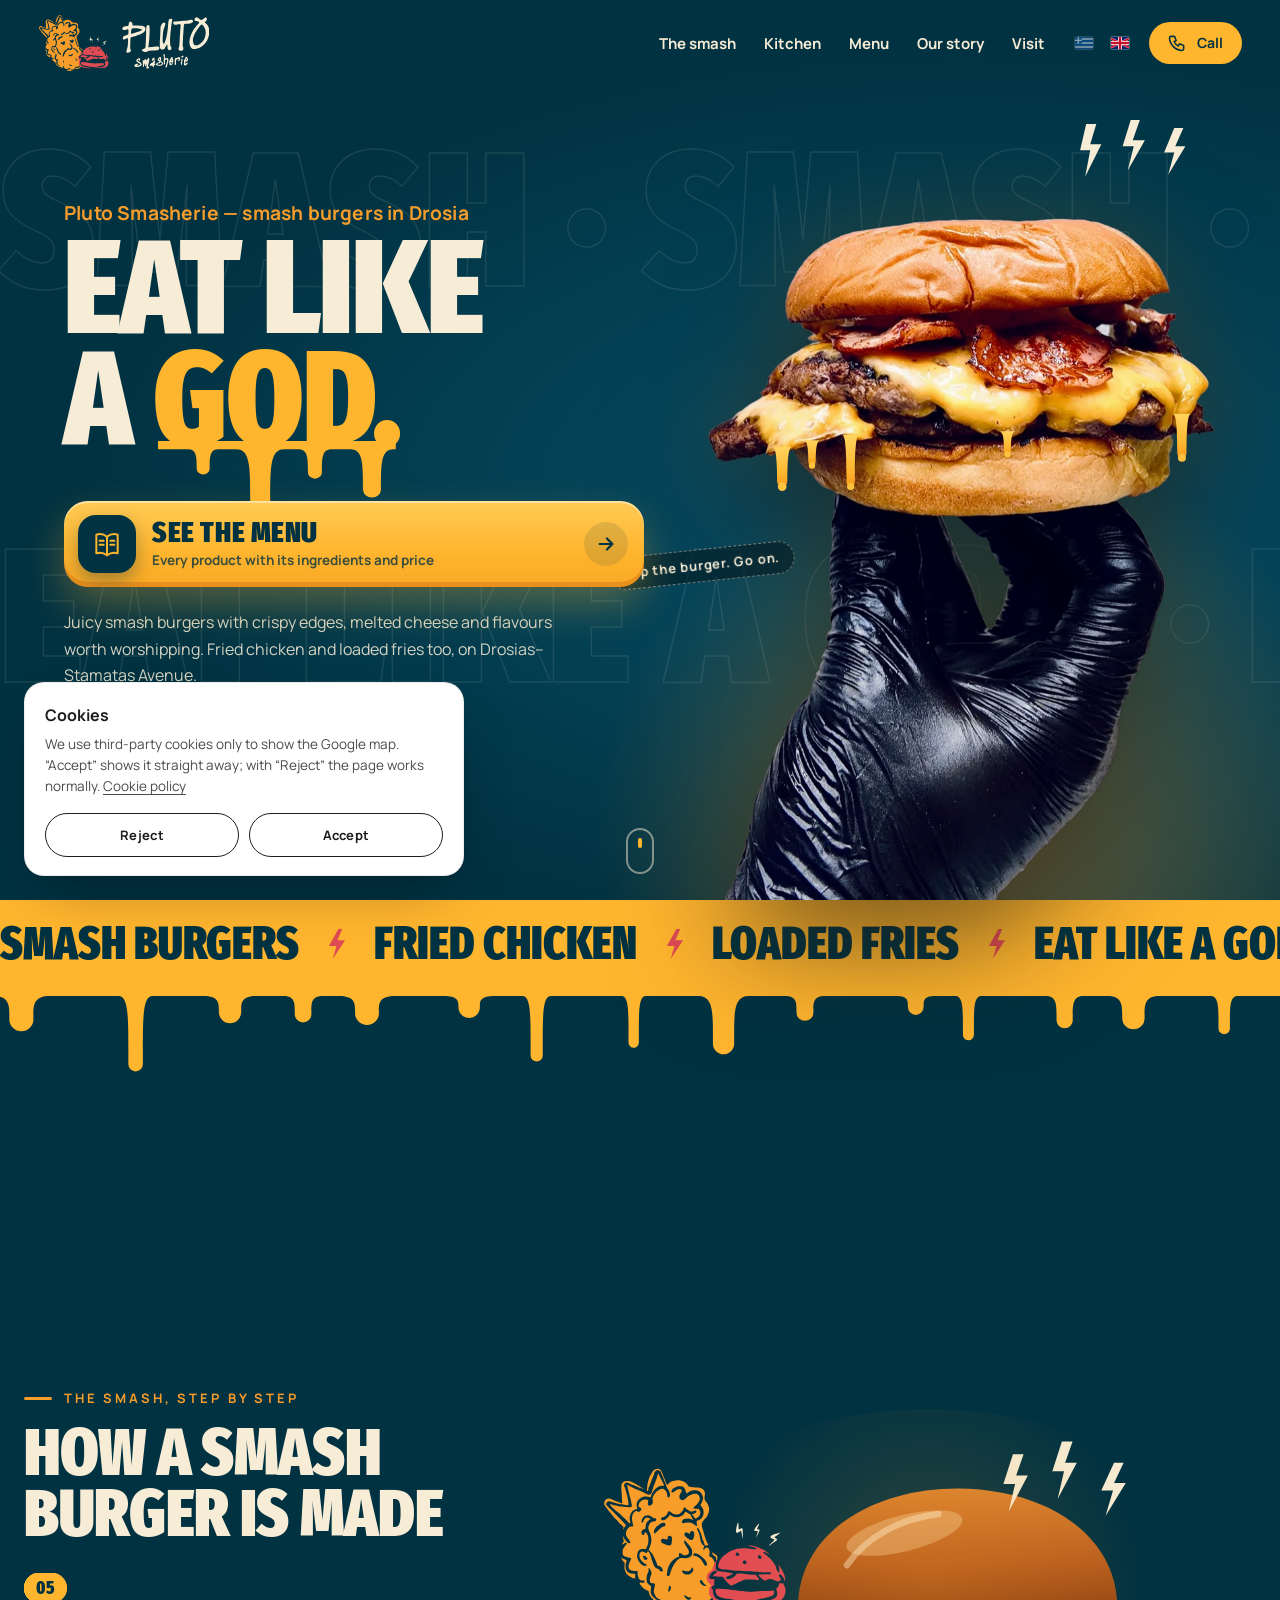
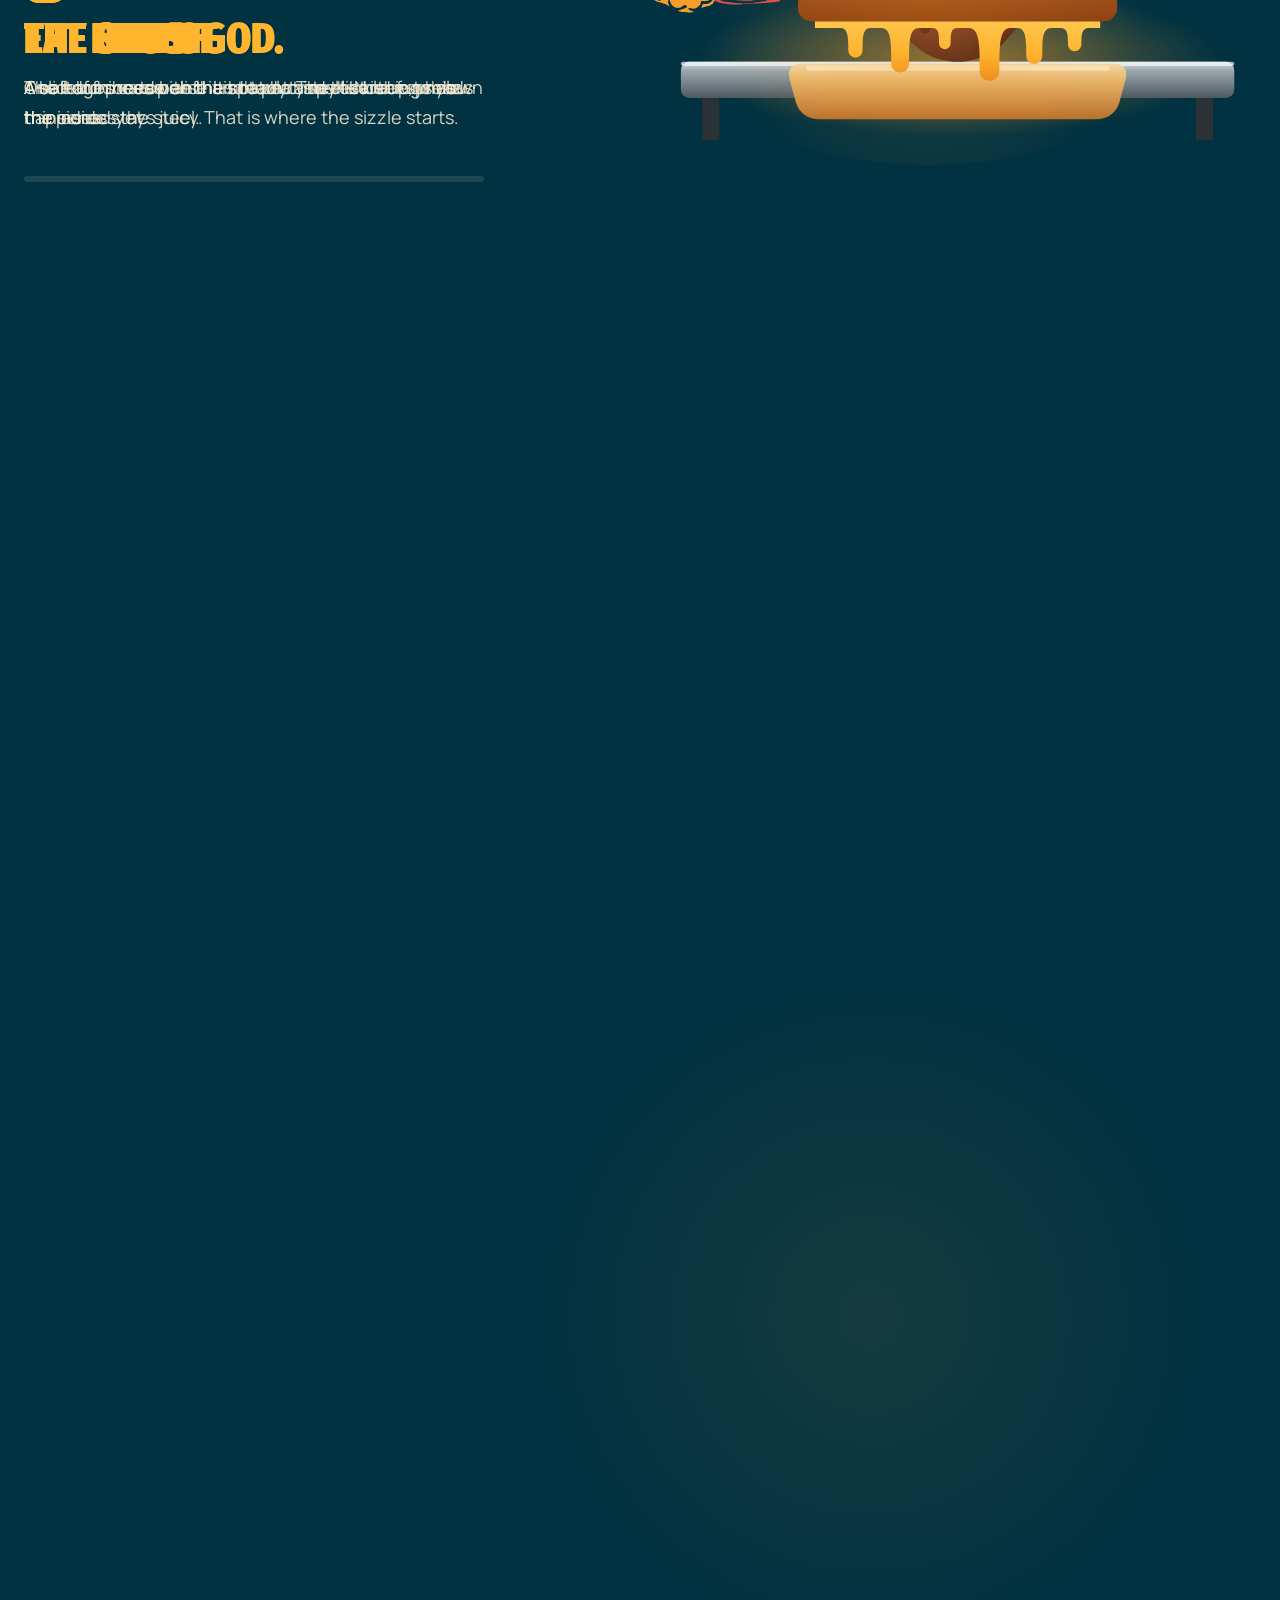
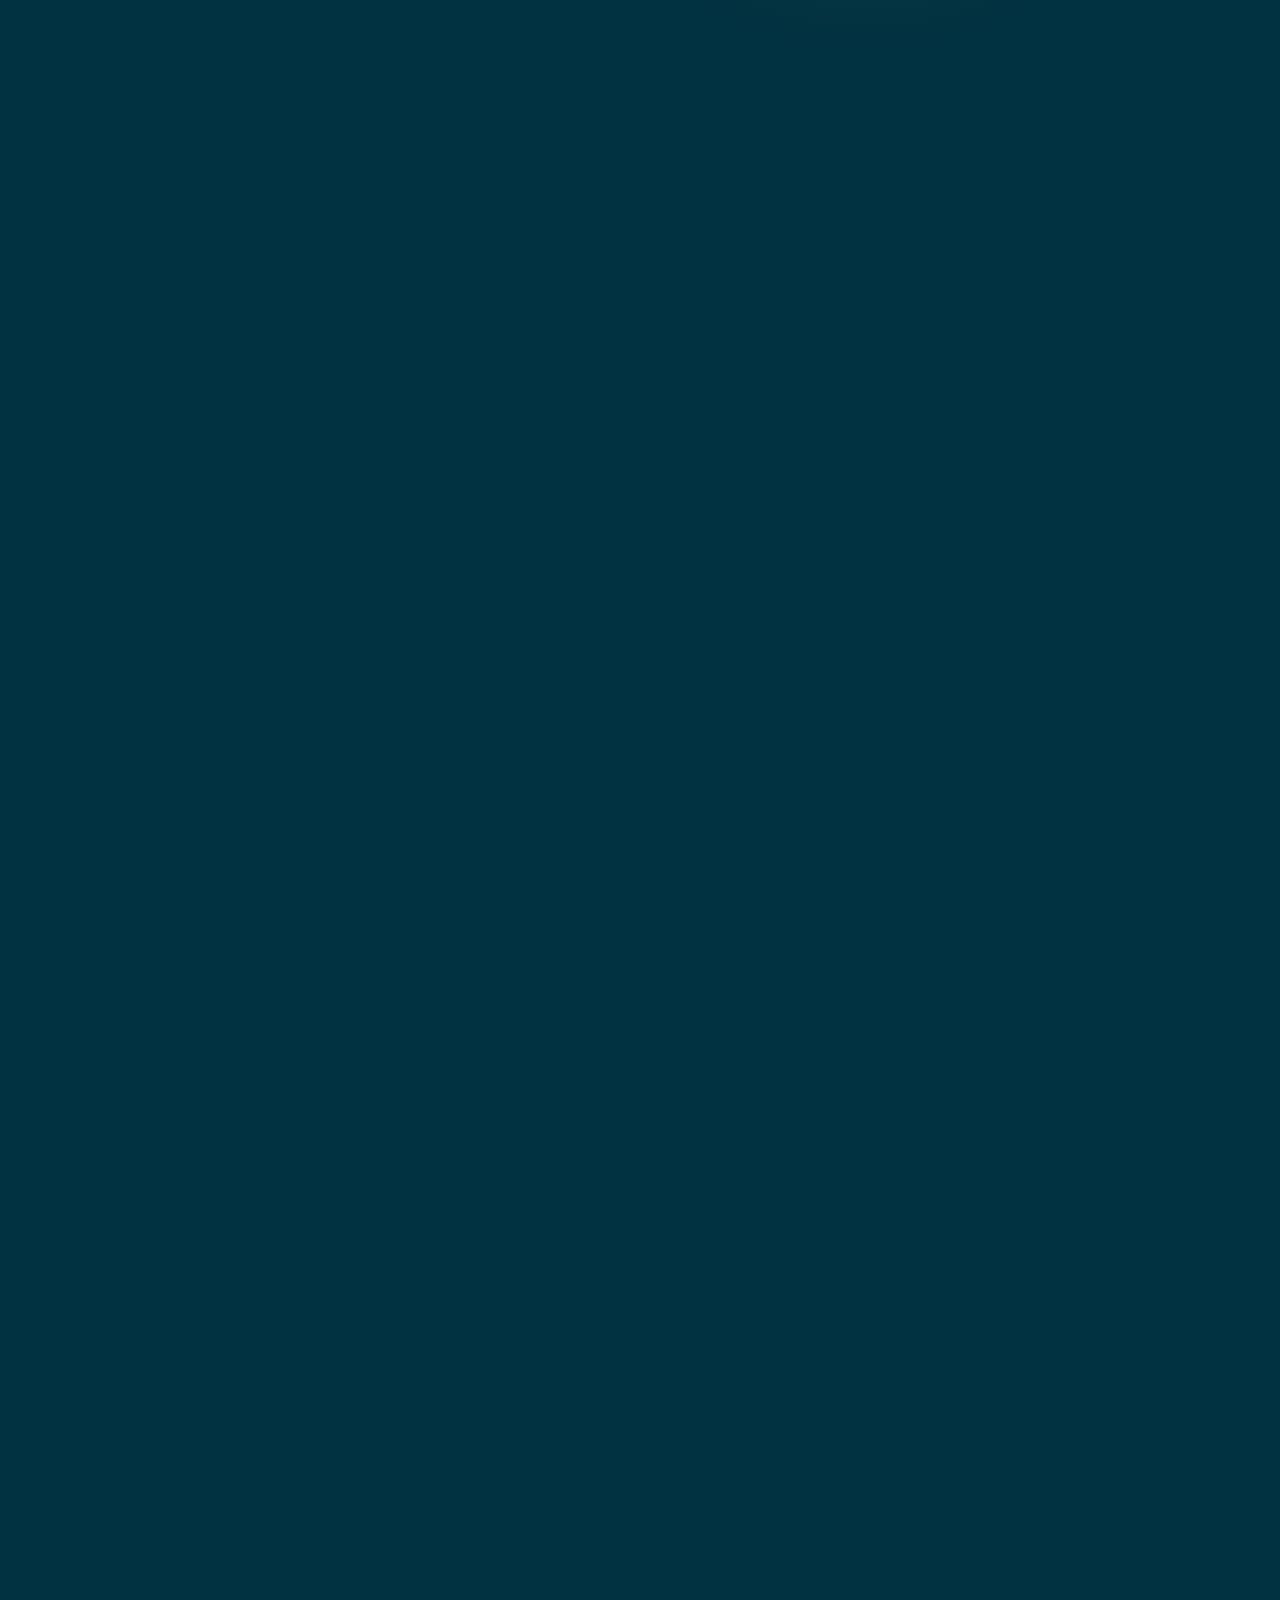
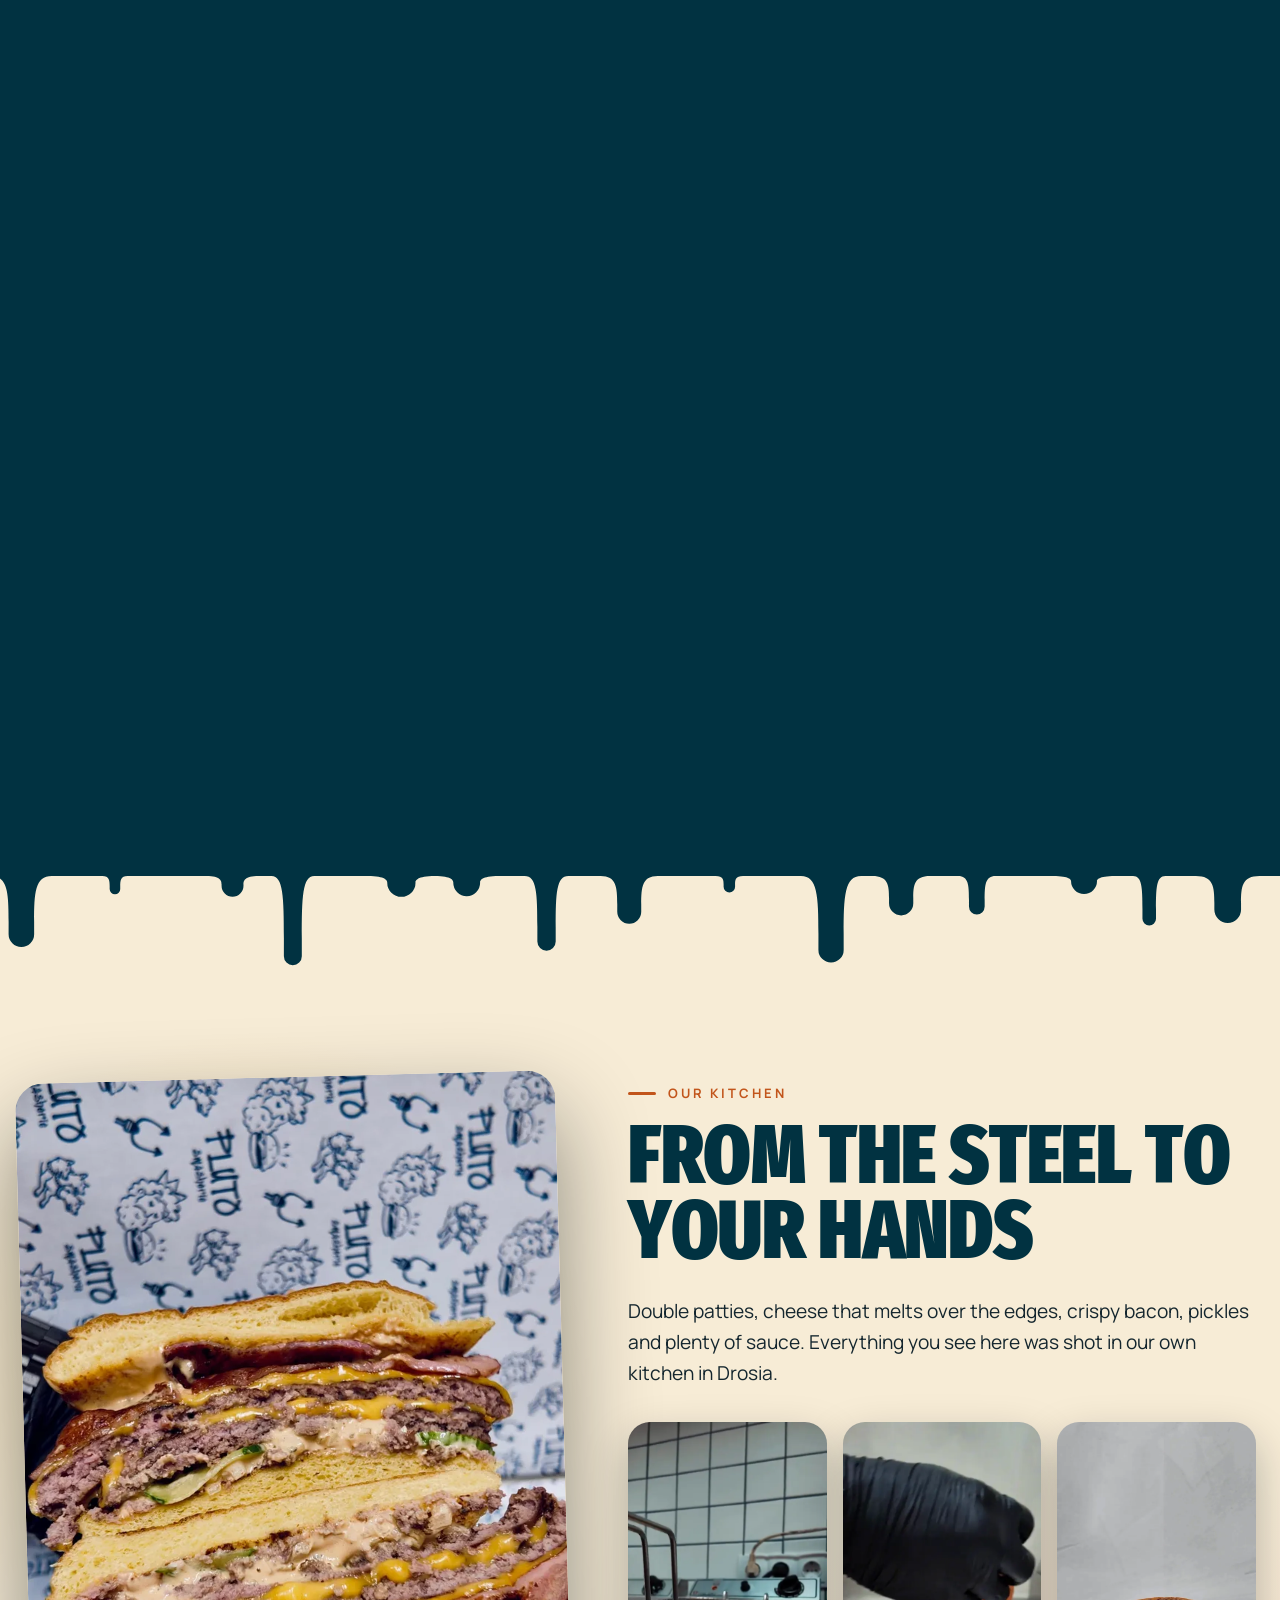
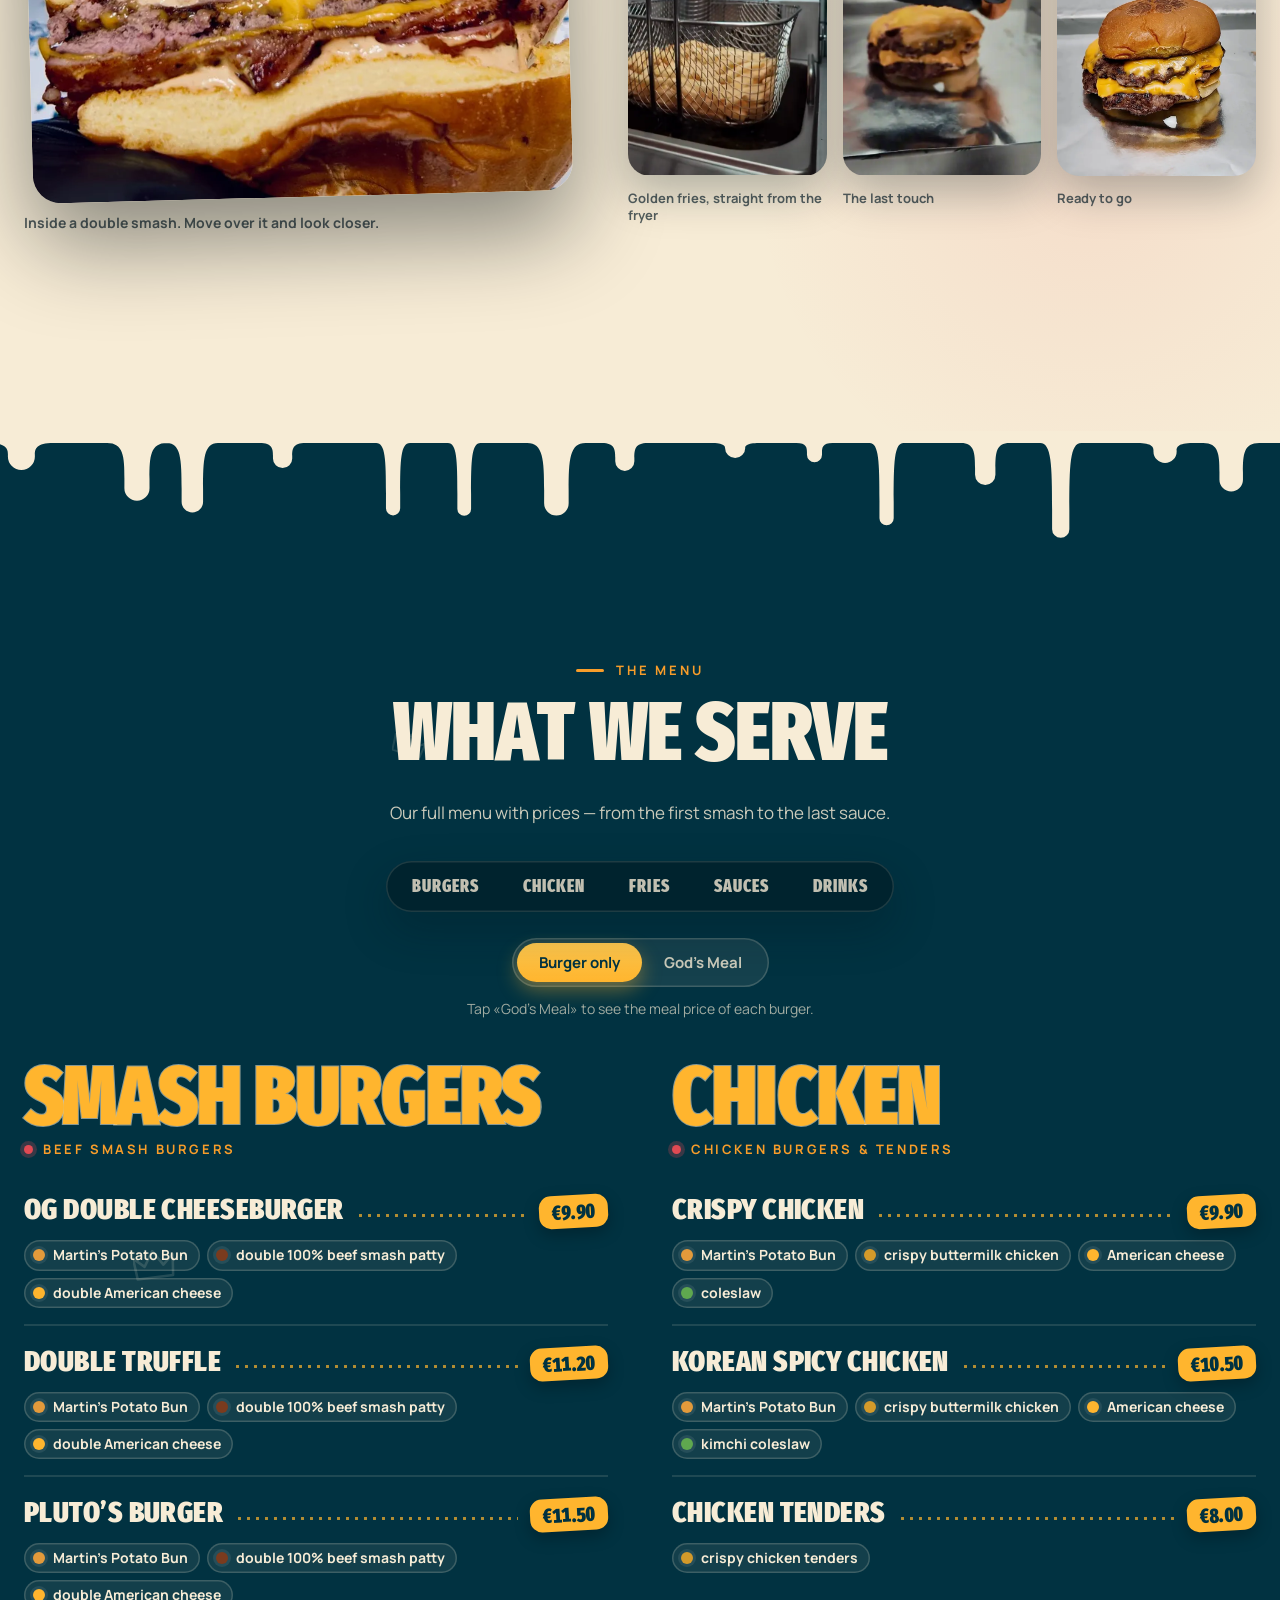
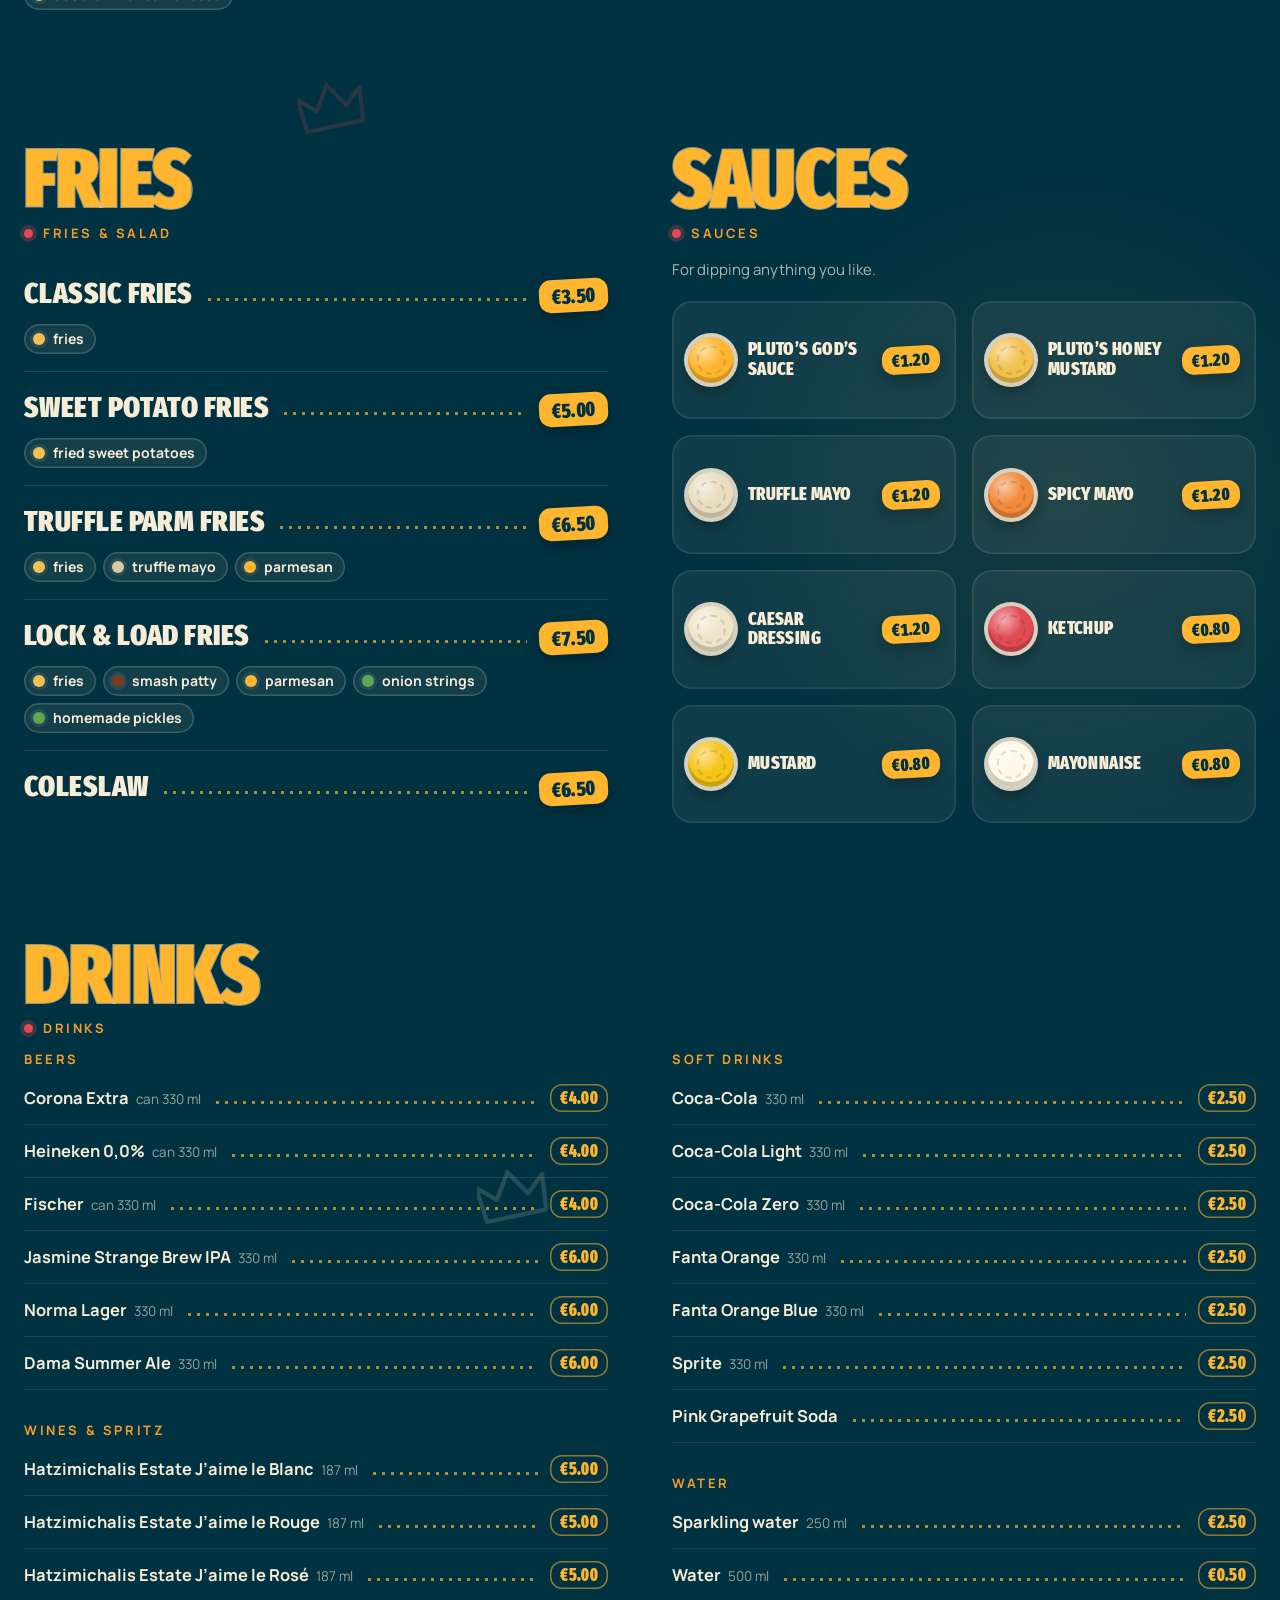
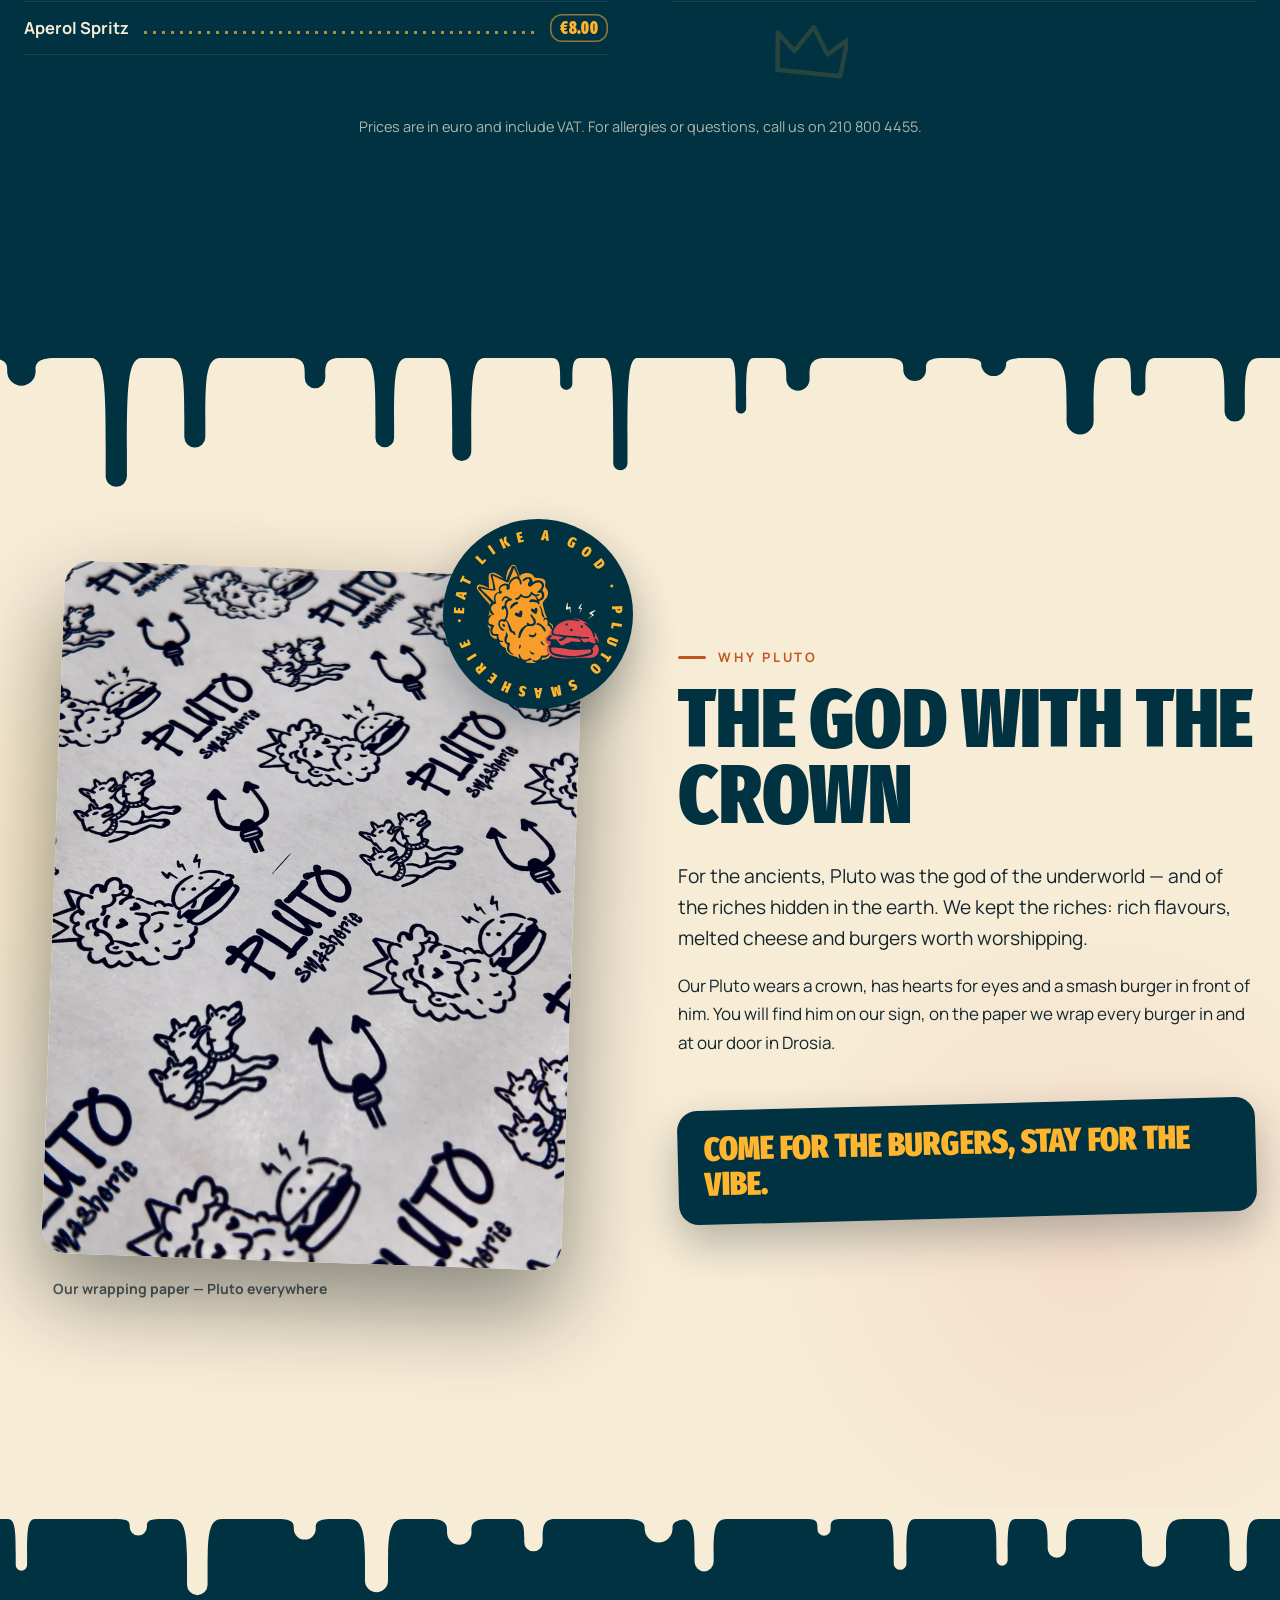
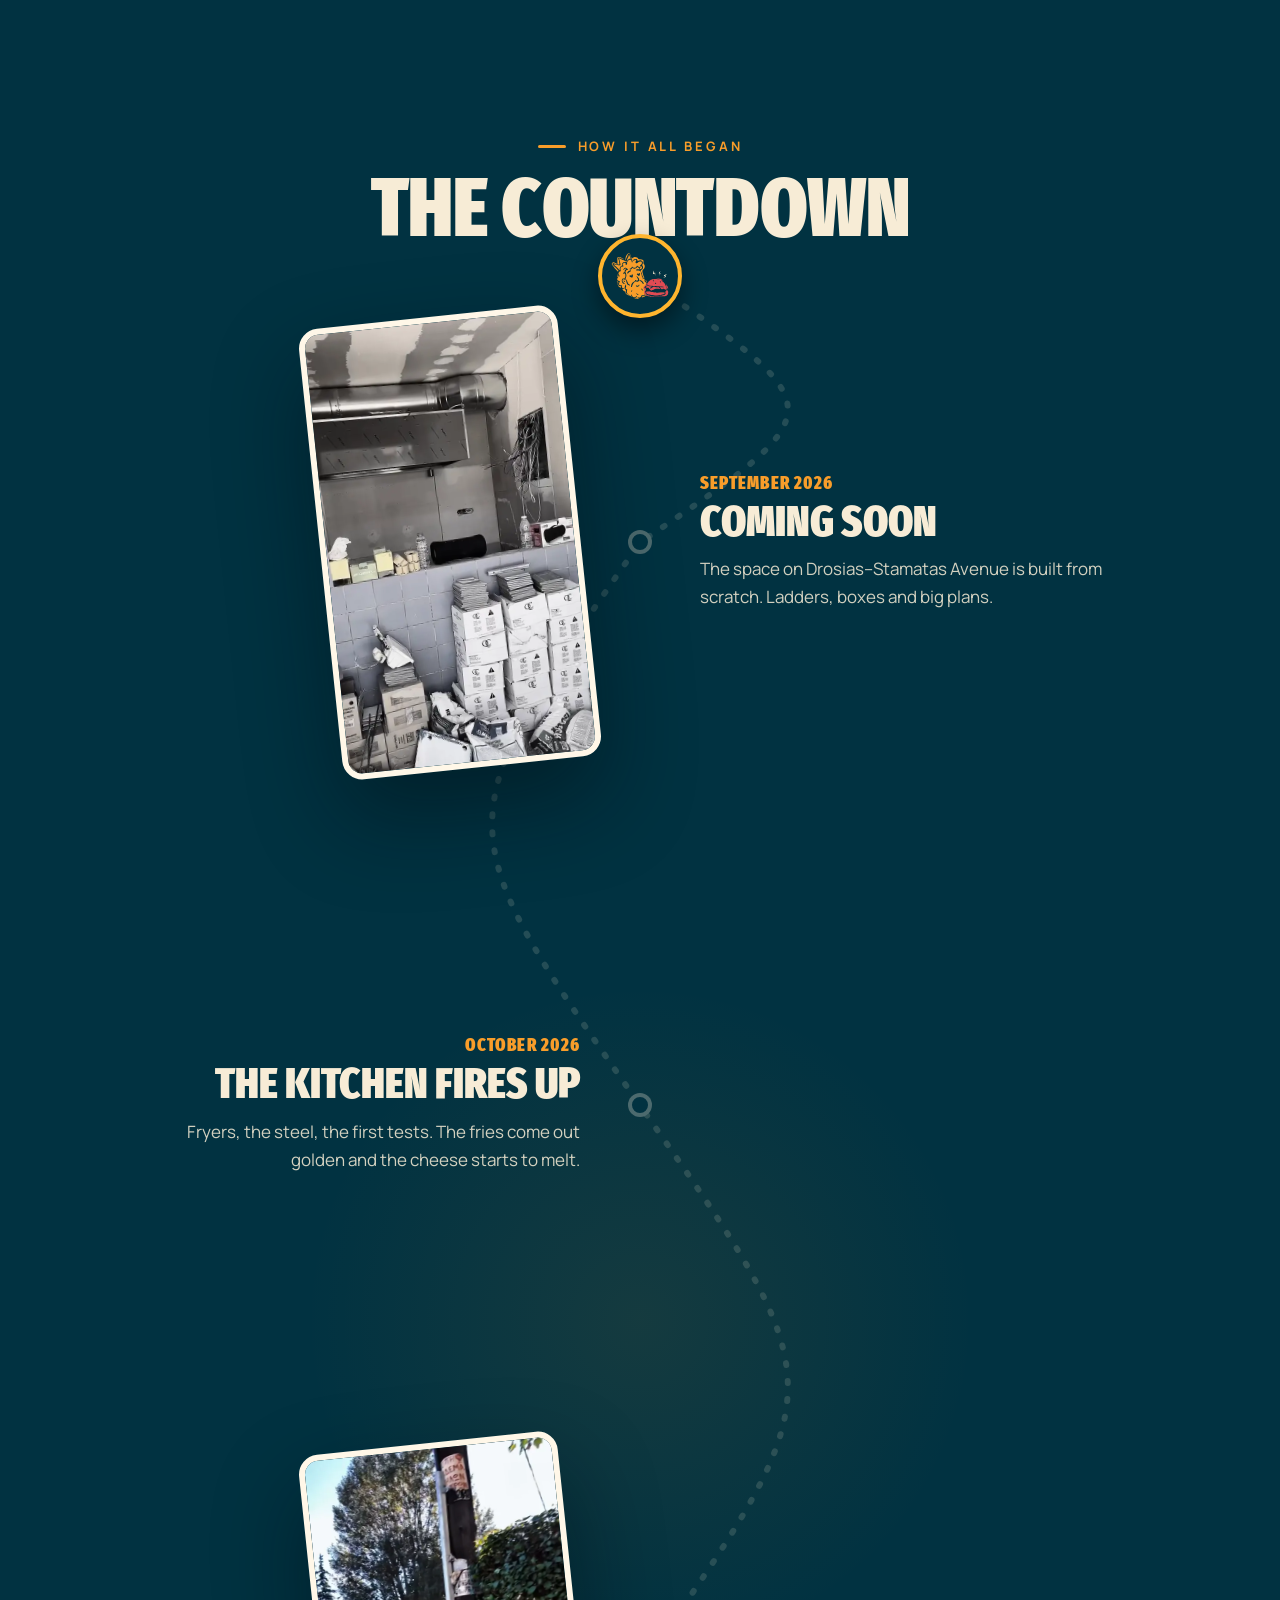
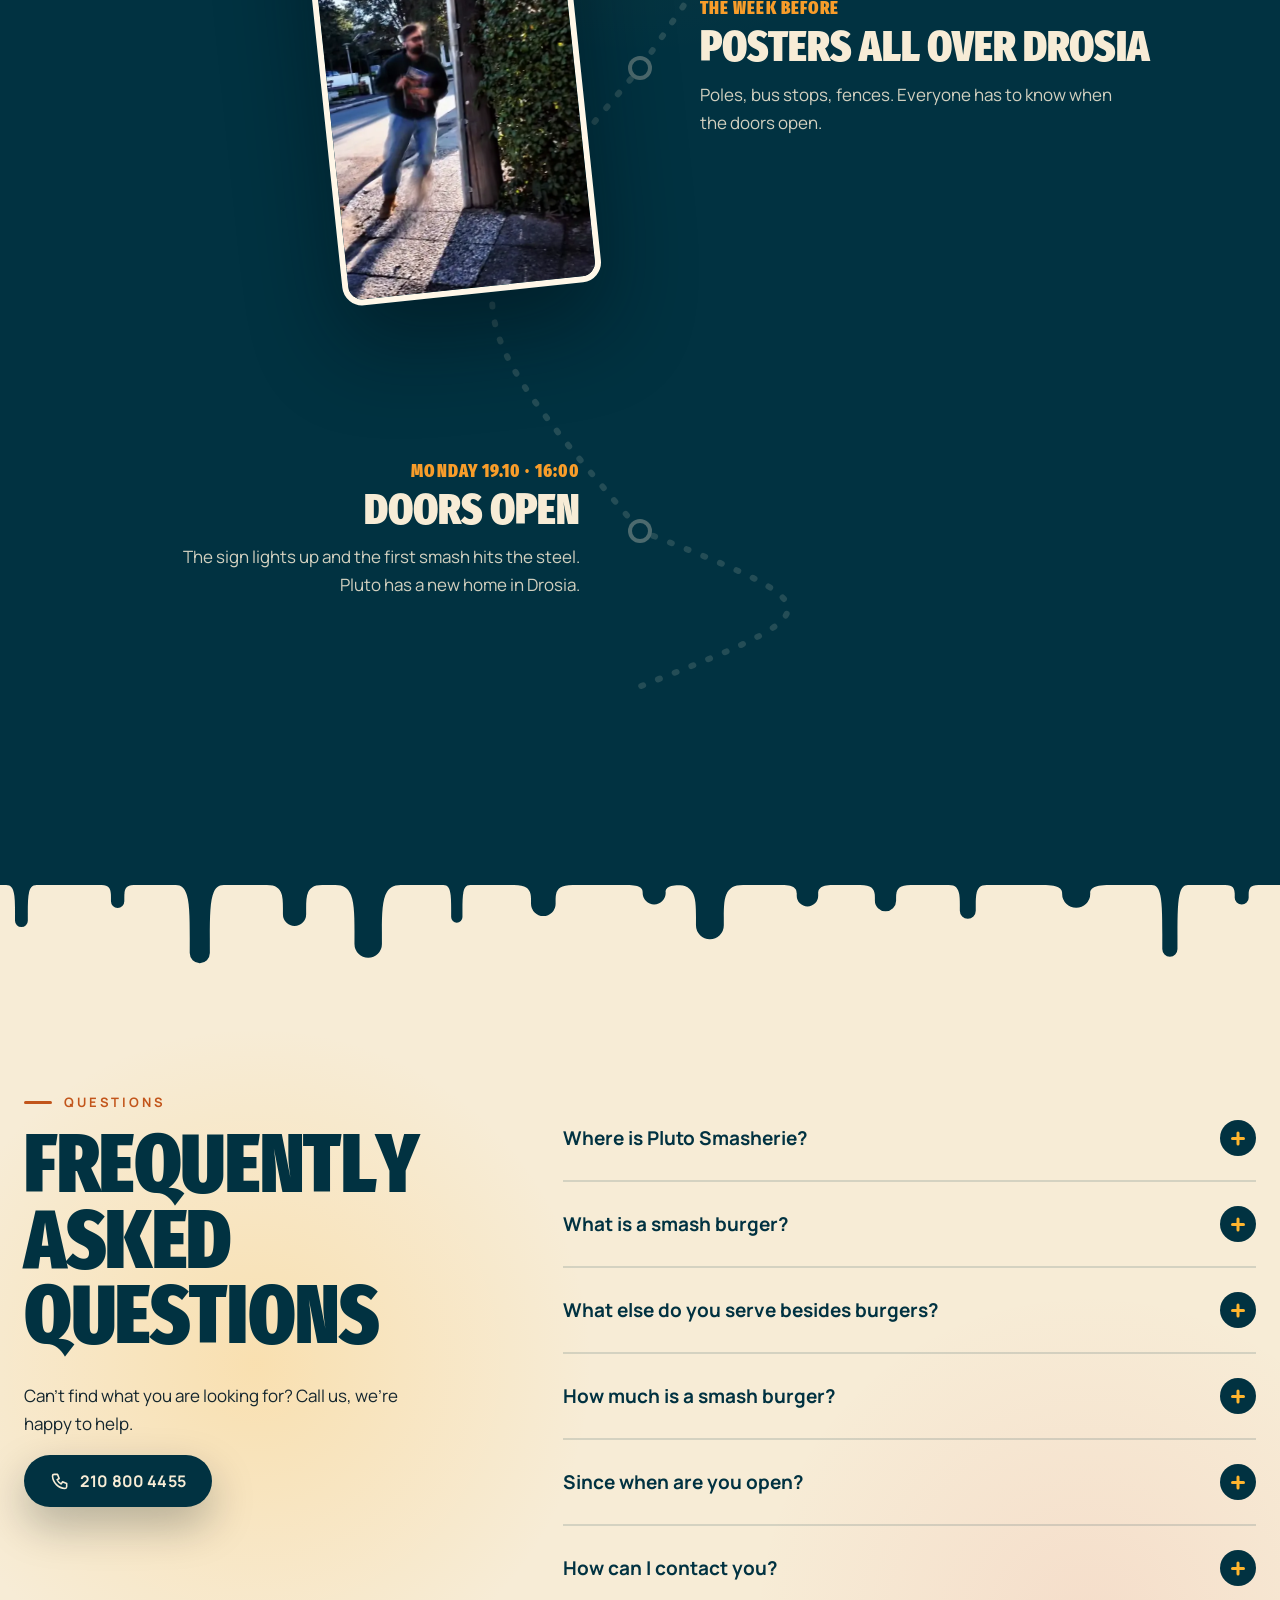
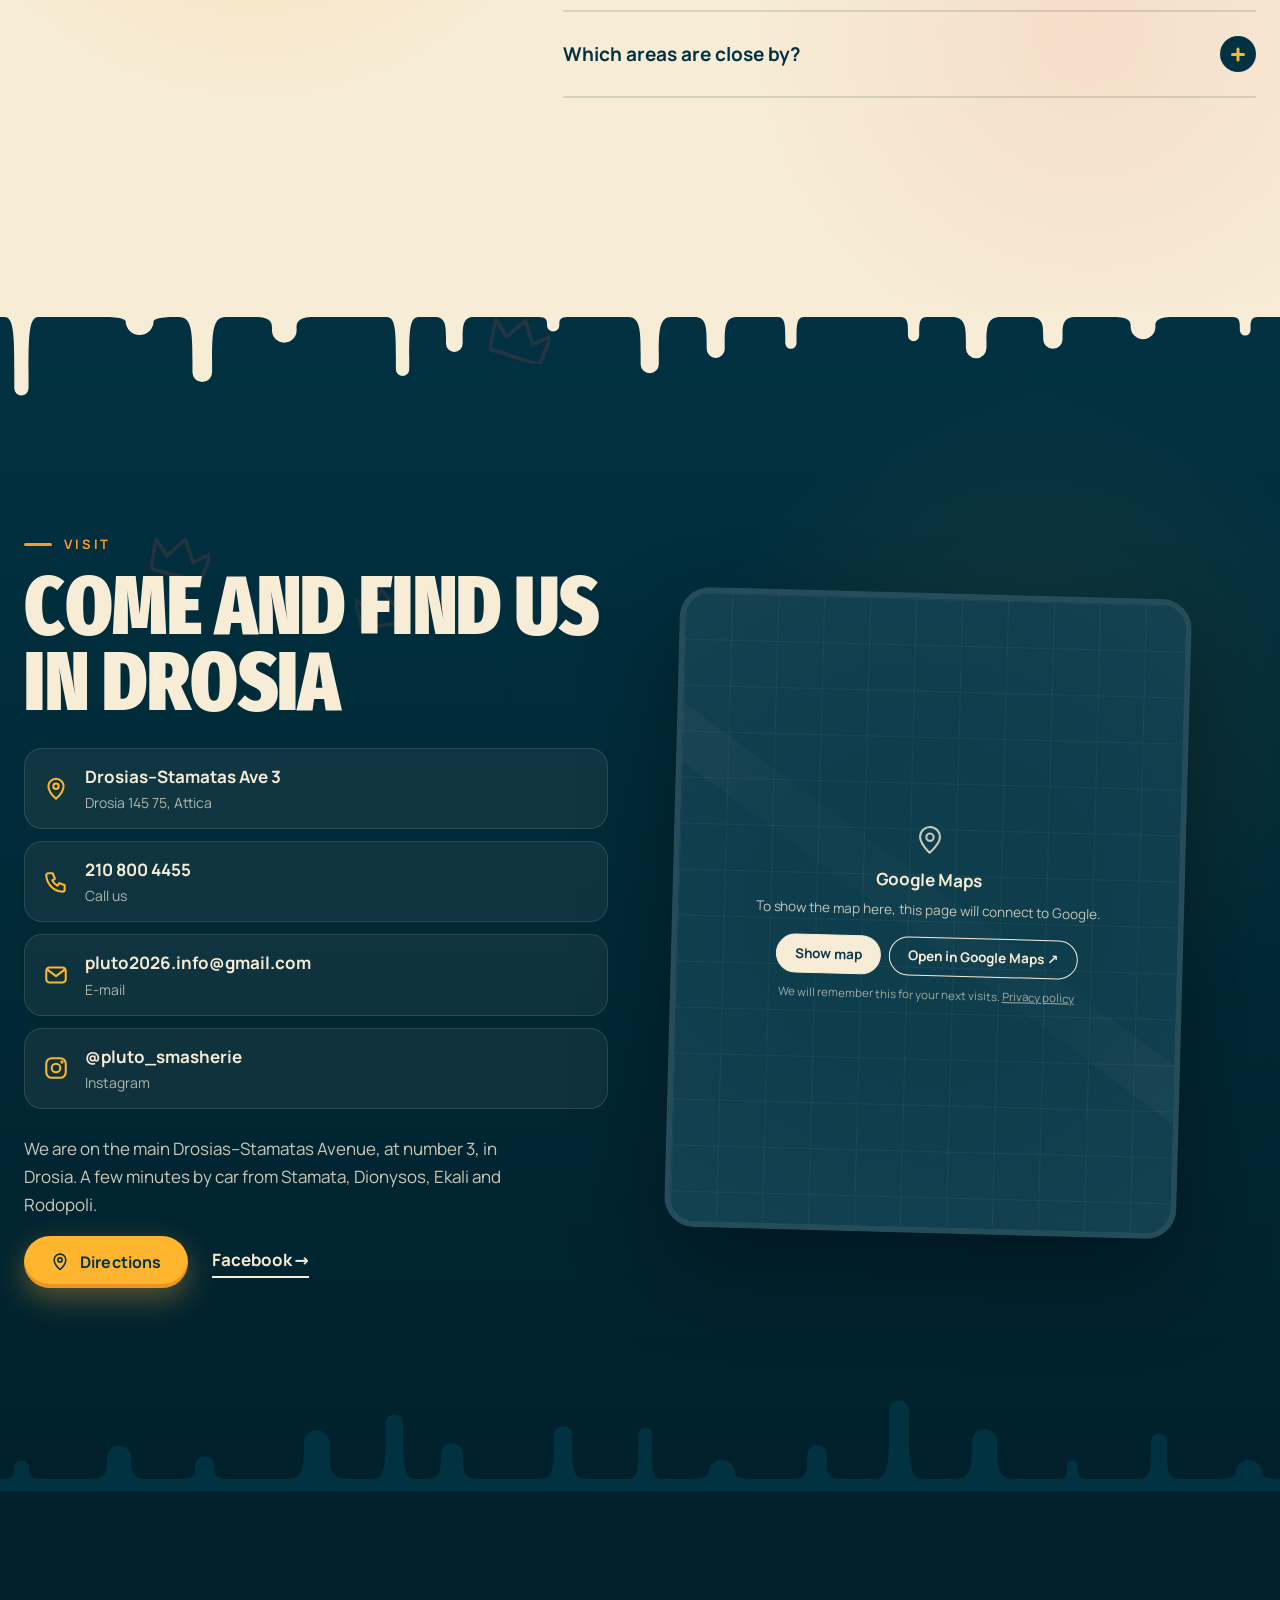
==== commit 4fcaa6e7: "PLUTO hero: drop the price chips under «Δείτε το μενού» and the «Νέο στη Δροσιά · 19.10» badge Co-Au" ====
--- a/en.html
+++ b/en.html
@@ -92,10 +92,9 @@
     <div class="mq mq2"><span>EAT LIKE A GOD · EAT LIKE A GOD · EAT LIKE A GOD · </span><span>EAT LIKE A GOD · EAT LIKE A GOD · EAT LIKE A GOD · </span></div>
   </div>
   <div class="h-txt">
-    <p class="kick"><span class="dot"></span><span data-en="New in Drosia · open since 19.10">New in Drosia · open since 19.10</span></p>
     <h1 id="h1" class="h1" data-en="Pluto Smasherie — smash burgers in Drosia">Pluto Smasherie — smash burgers in Drosia</h1>
     <p class="display" aria-label="Eat like a god."><span class="dl">EAT LIKE</span> <span class="dl">A <span class="god">GOD.<svg class="god-drip" viewBox="0 0 200 70" preserveAspectRatio="none" aria-hidden="true"><path/></svg></span></span></p>
-    <div class="h-menu"><a class="mbtn" href="#menu" data-open-menu><span class="mbtn-ic"><svg viewBox="0 0 48 48" fill="none" stroke="currentColor" stroke-width="3" stroke-linecap="round" stroke-linejoin="round" aria-hidden="true"><path d="M8 10c6-2 11-1 16 3 5-4 10-5 16-3v28c-6-2-11-1-16 3-5-4-10-5-16-3z"/><path d="M24 13v28"/><path d="M13 19h6M13 25h6M29 19h6M29 25h6"/></svg></span><span class="mbtn-t"><b data-en="See the menu">See the menu</b><small data-en="Every product with its ingredients and price">Every product with its ingredients and price</small></span><span class="mbtn-ar"><svg viewBox="0 0 24 24" fill="none" stroke="currentColor" stroke-width="2.4" stroke-linecap="round" stroke-linejoin="round" aria-hidden="true"><path d="M5 12h14M13 6l6 6-6 6"/></svg></span></a><nav class="h-mchips" aria-label="Menu categories" data-en-aria="Menu categories"><a href="#menu" data-open-menu="beef"><span data-en="Burgers">Burgers</span> <em data-en="from €9.90">from €9.90</em></a><a href="#menu" data-open-menu="chicken"><span data-en="Chicken">Chicken</span> <em data-en="from €8.00">from €8.00</em></a><a href="#menu" data-open-menu="fries"><span data-en="Fries">Fries</span> <em data-en="from €3.50">from €3.50</em></a><a href="#menu" data-open-menu="drinks"><span data-en="Drinks">Drinks</span></a></nav></div>
+    <div class="h-menu"><a class="mbtn" href="#menu" data-open-menu><span class="mbtn-ic"><svg viewBox="0 0 48 48" fill="none" stroke="currentColor" stroke-width="3" stroke-linecap="round" stroke-linejoin="round" aria-hidden="true"><path d="M8 10c6-2 11-1 16 3 5-4 10-5 16-3v28c-6-2-11-1-16 3-5-4-10-5-16-3z"/><path d="M24 13v28"/><path d="M13 19h6M13 25h6M29 19h6M29 25h6"/></svg></span><span class="mbtn-t"><b data-en="See the menu">See the menu</b><small data-en="Every product with its ingredients and price">Every product with its ingredients and price</small></span><span class="mbtn-ar"><svg viewBox="0 0 24 24" fill="none" stroke="currentColor" stroke-width="2.4" stroke-linecap="round" stroke-linejoin="round" aria-hidden="true"><path d="M5 12h14M13 6l6 6-6 6"/></svg></span></a></div>
     <p class="h-sub" data-en="Juicy smash burgers with crispy edges, melted cheese and flavours worth worshipping. Fried chicken and loaded fries too, on Drosias–Stamatas Avenue.">Juicy smash burgers with crispy edges, melted cheese and flavours worth worshipping. Fried chicken and loaded fries too, on Drosias–Stamatas Avenue.</p>
     <div class="h-cta">
       <a class="btn btn-p mag" href="tel:+302108004455"><svg viewBox="0 0 24 24" fill="none" stroke="currentColor" stroke-width="1.9" stroke-linecap="round" stroke-linejoin="round" aria-hidden="true"><path d="M5 4h4l2 5-2.5 1.5a11 11 0 0 0 5 5L15 13l5 2v4a2 2 0 0 1-2 2A16 16 0 0 1 3 6a2 2 0 0 1 2-2"/></svg><span>210 800 4455</span></a>
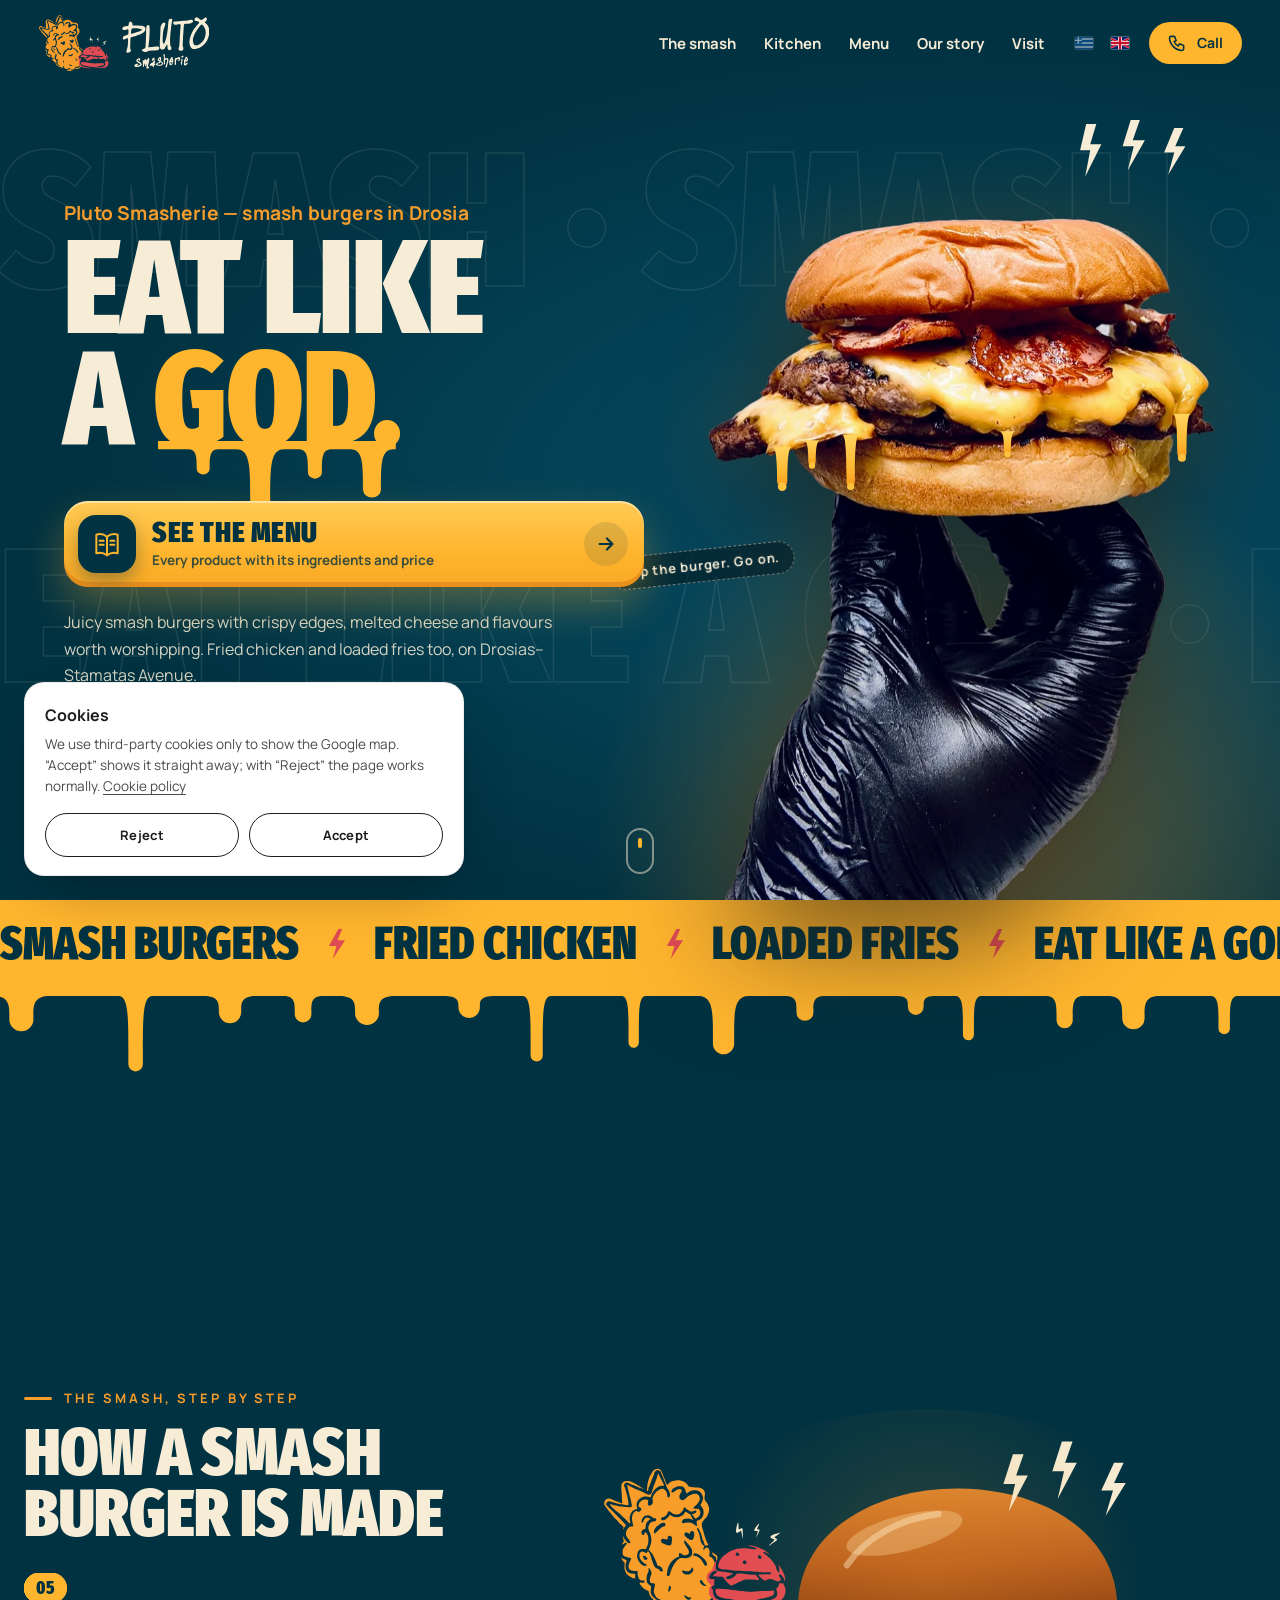
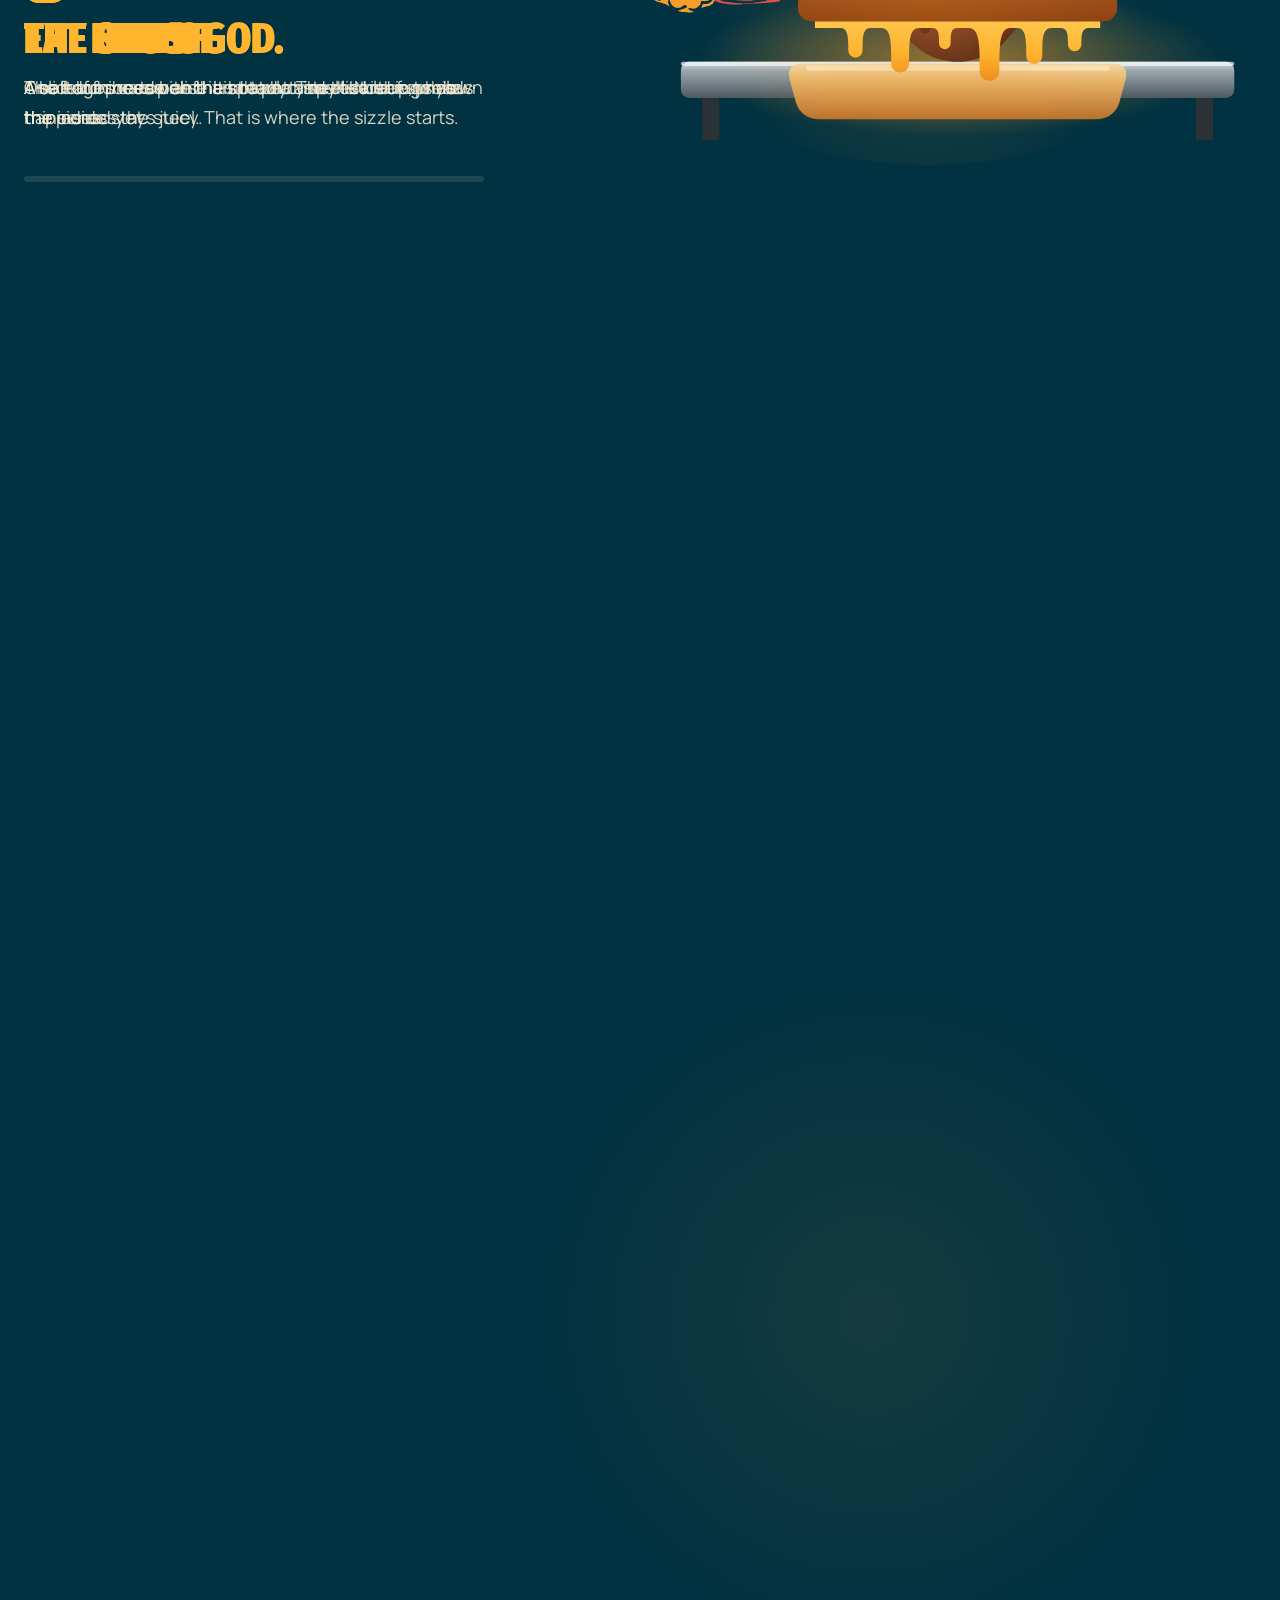
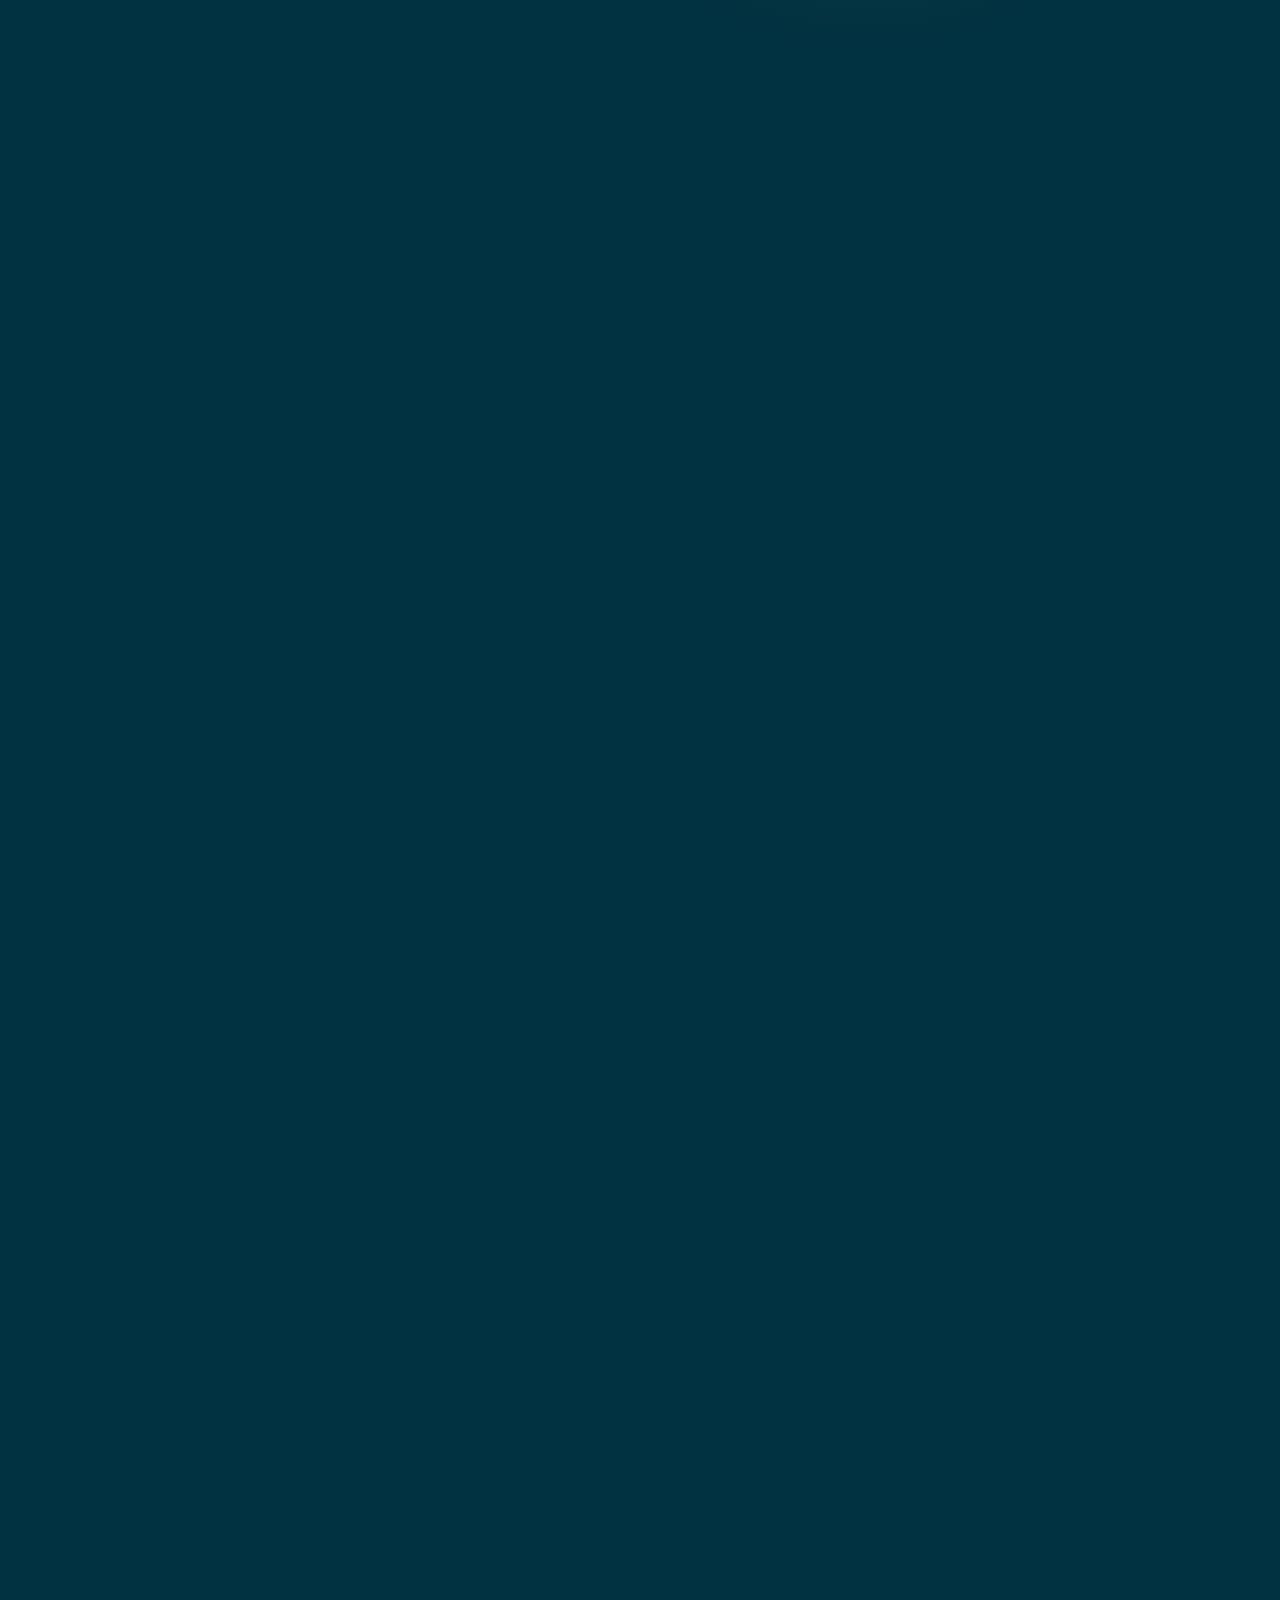
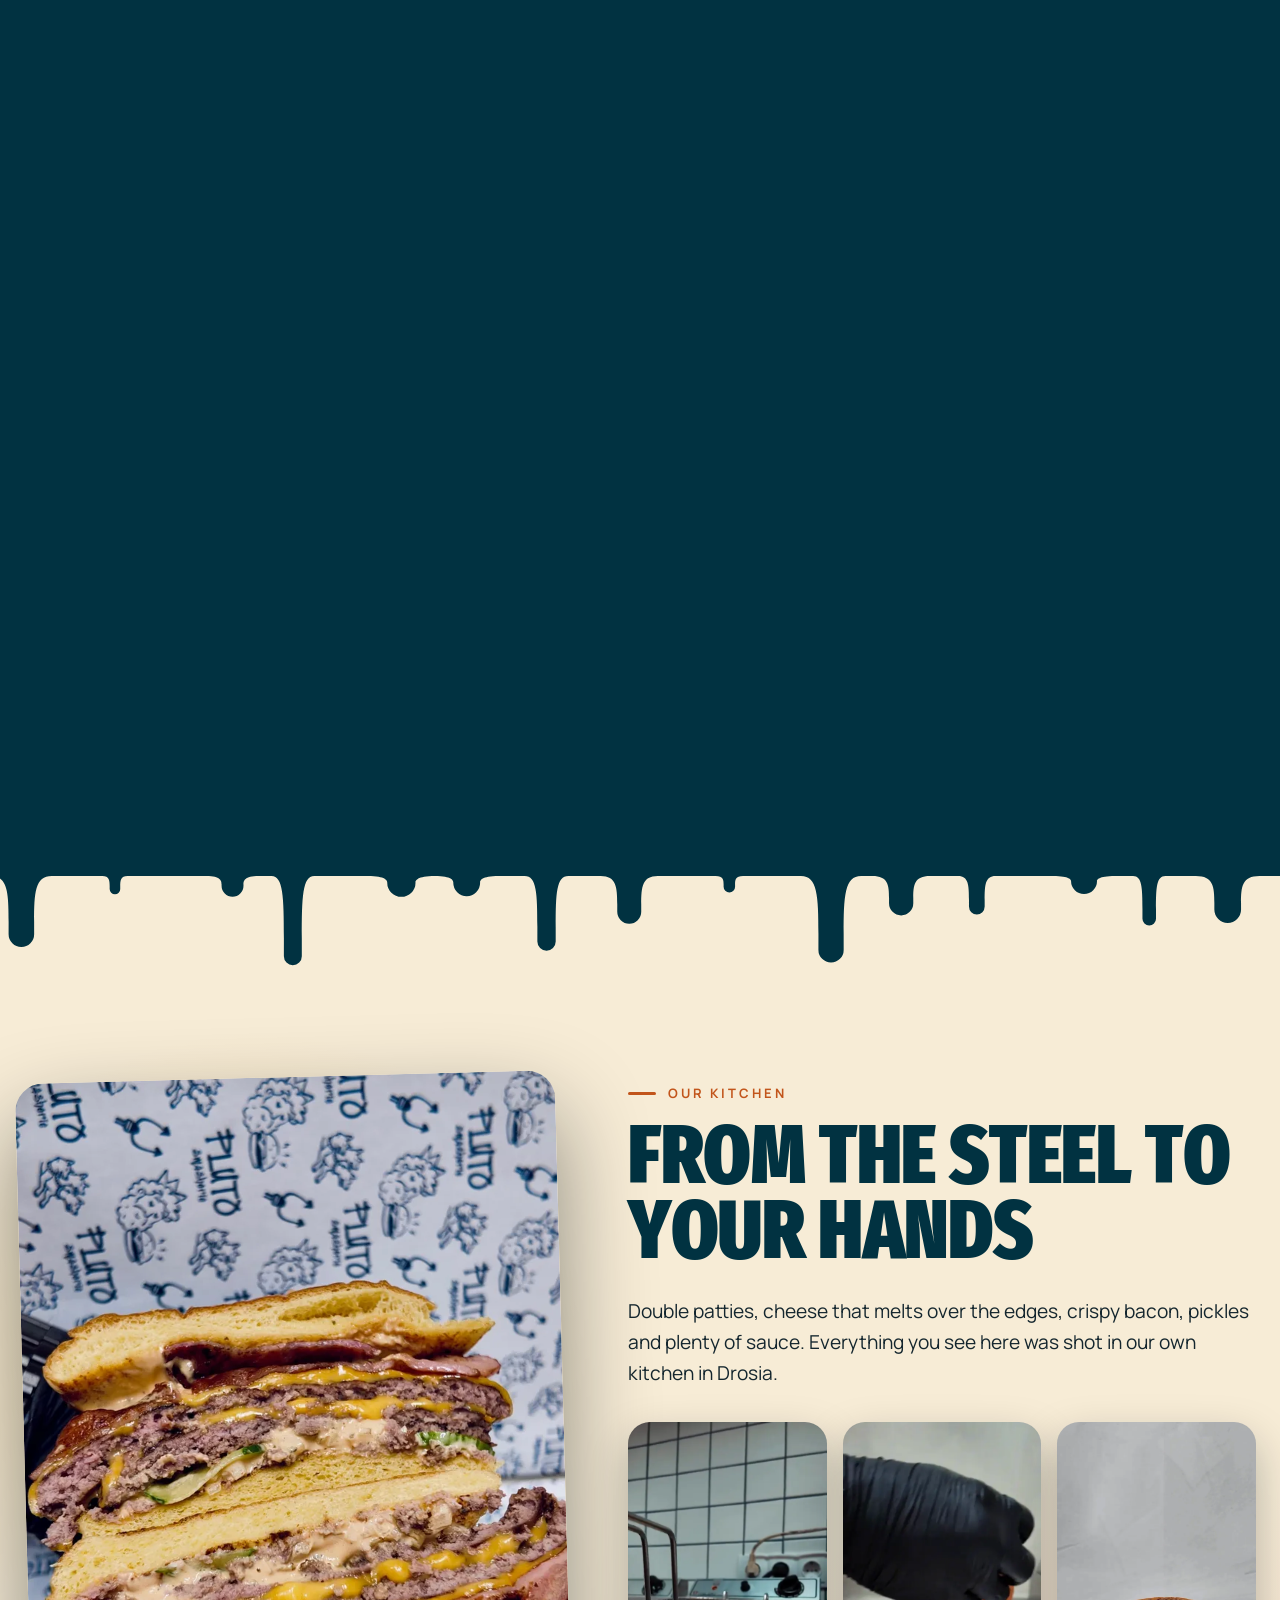
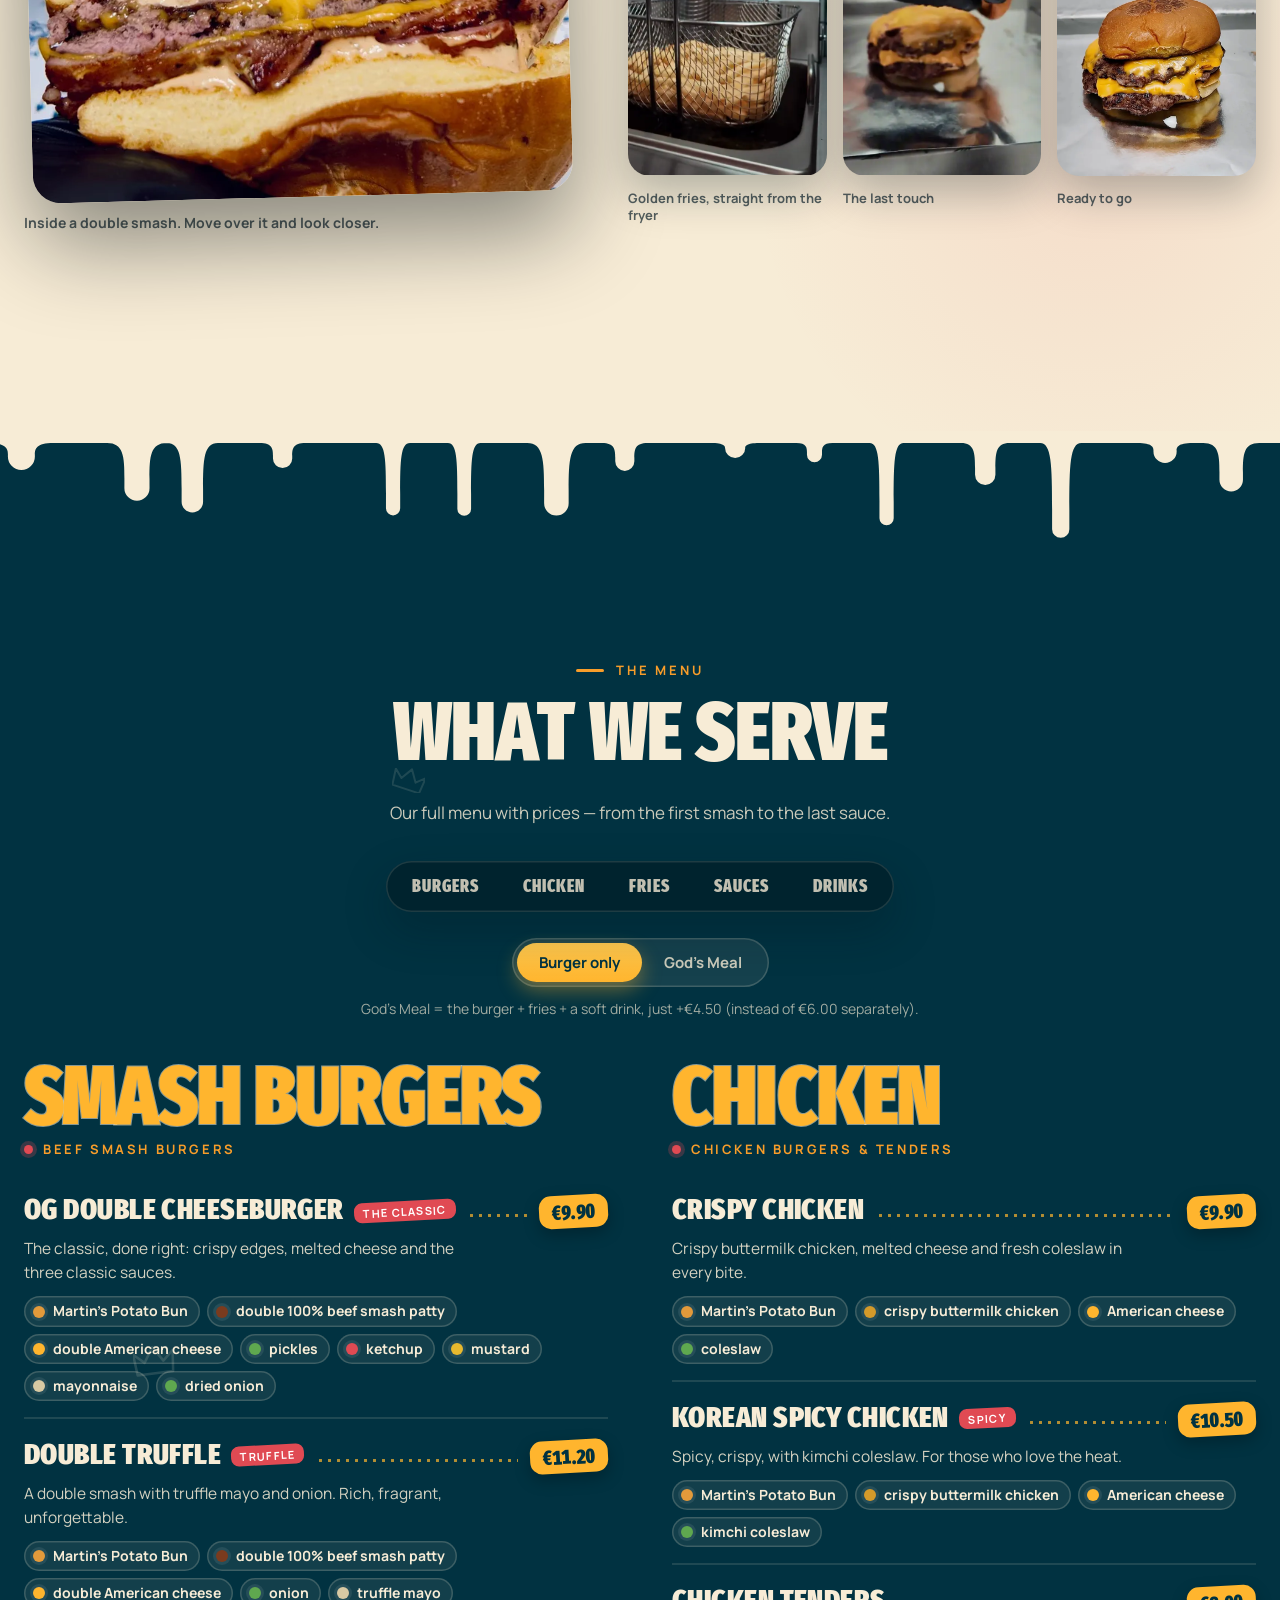
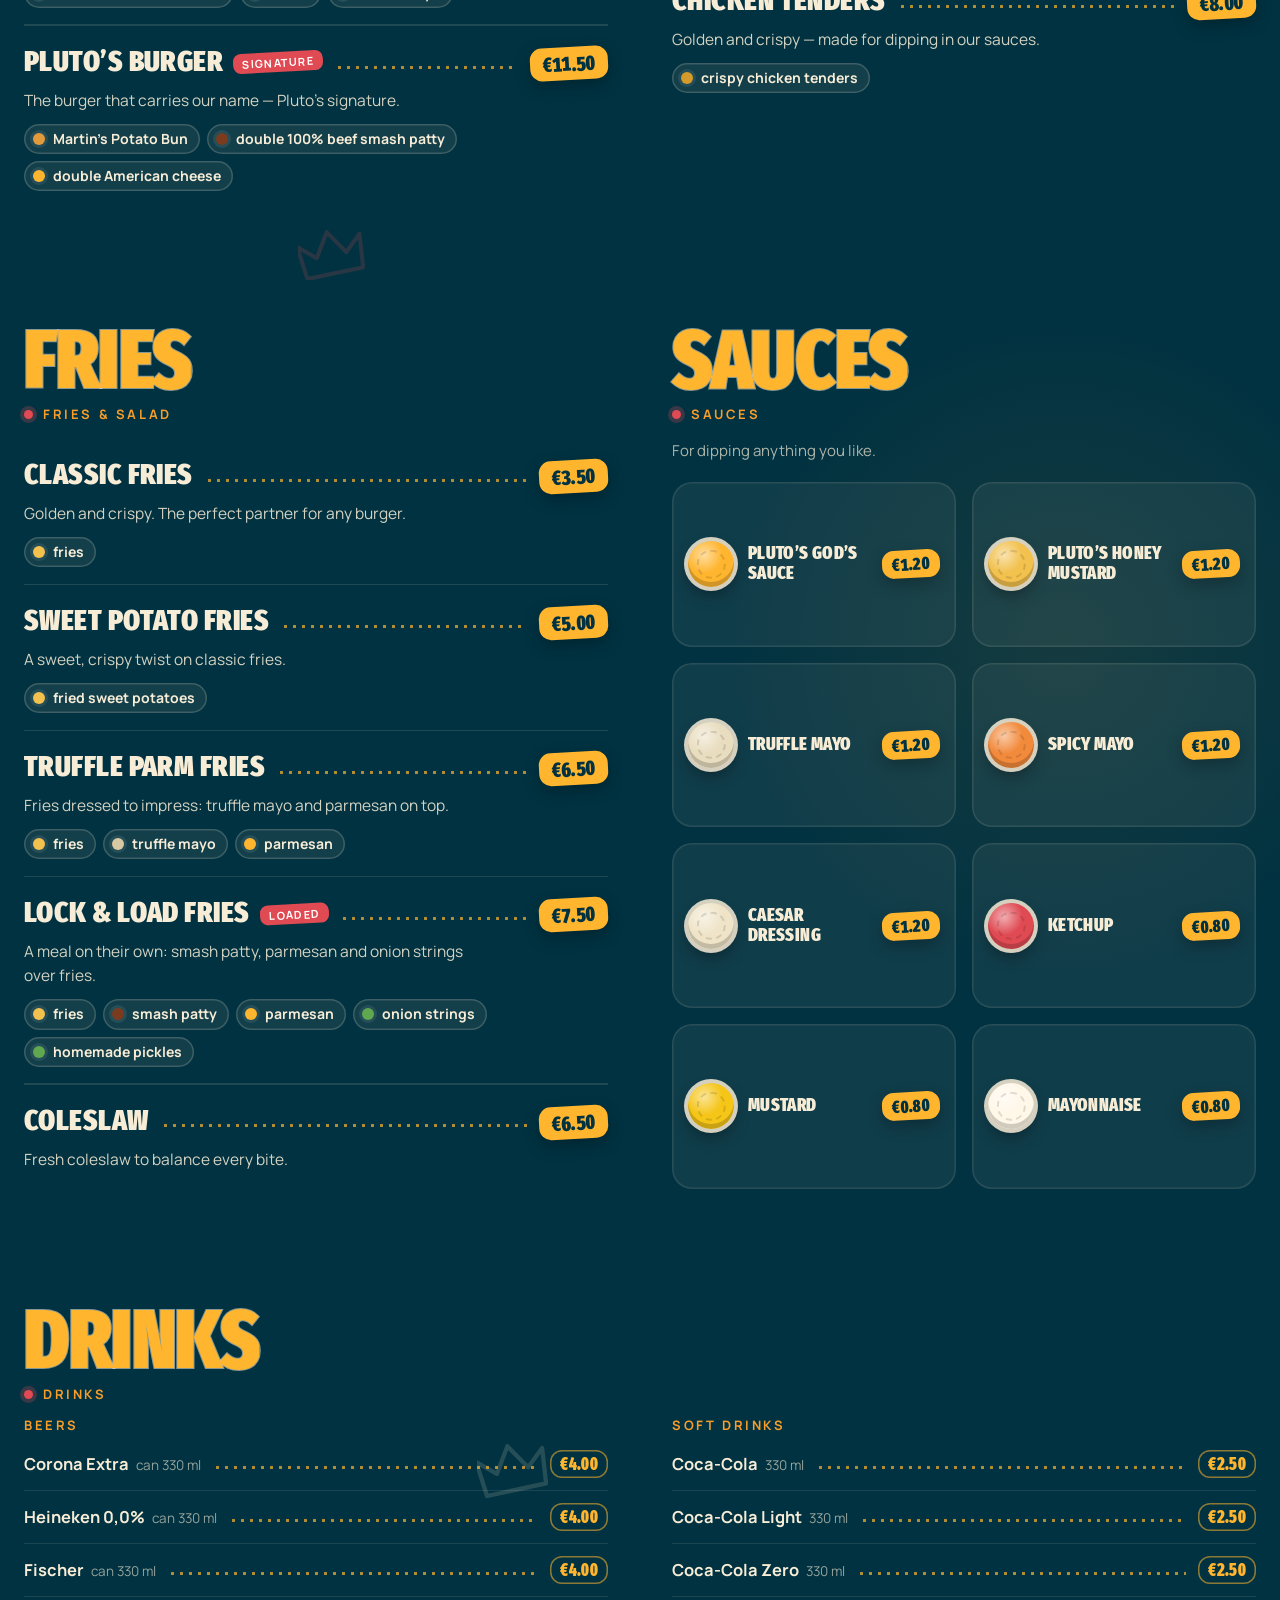
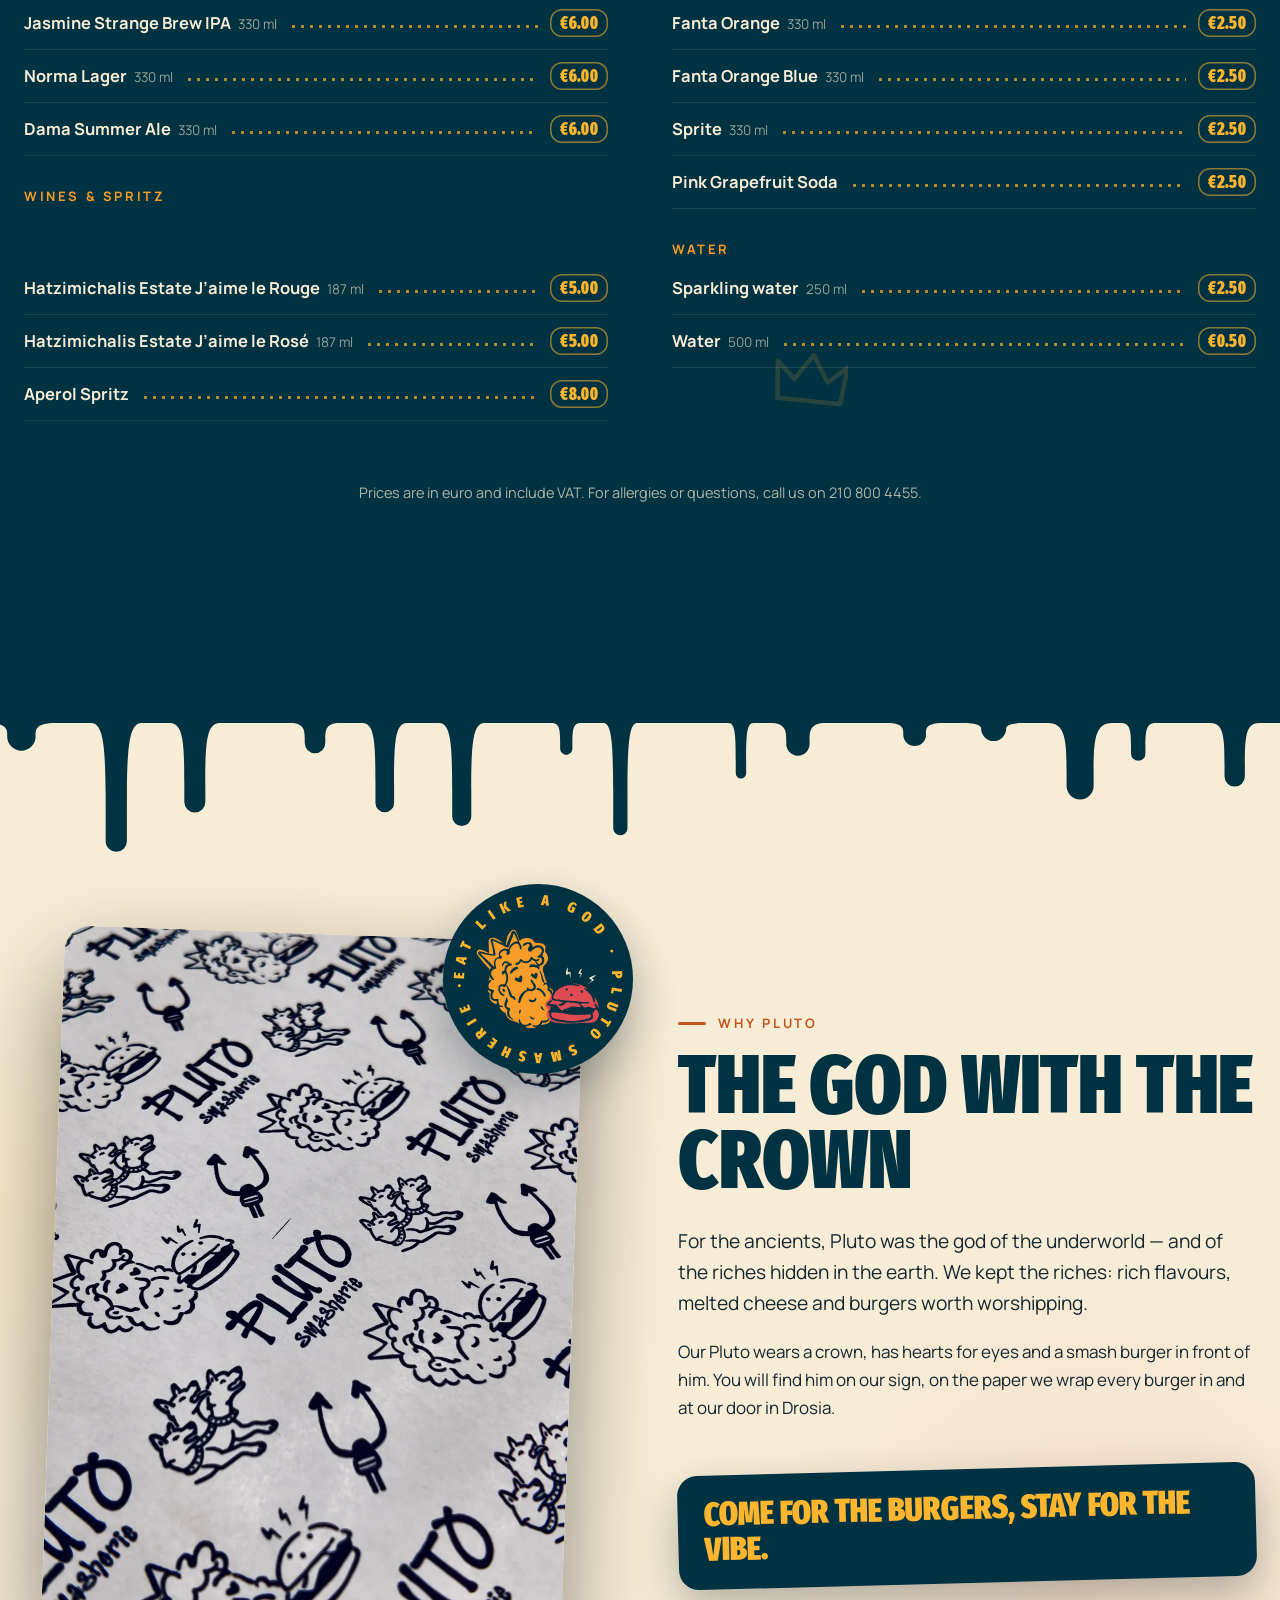
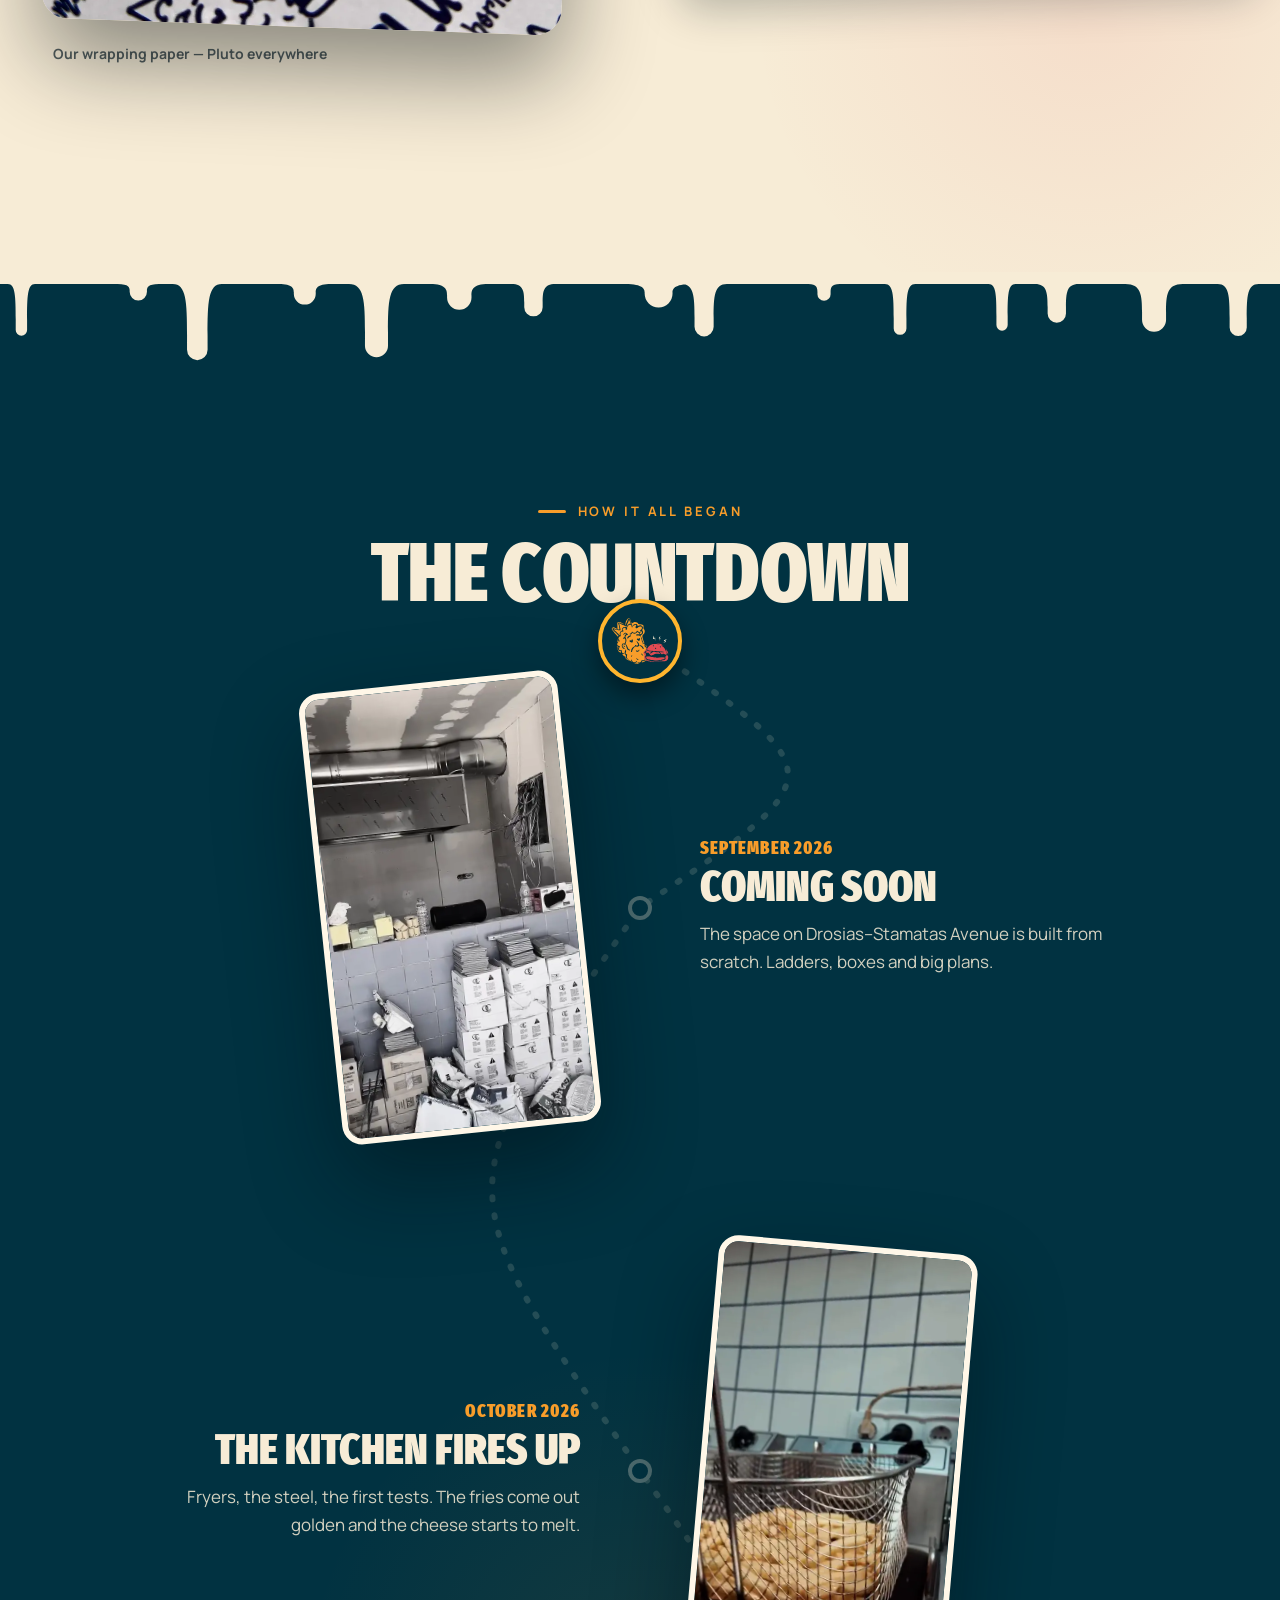
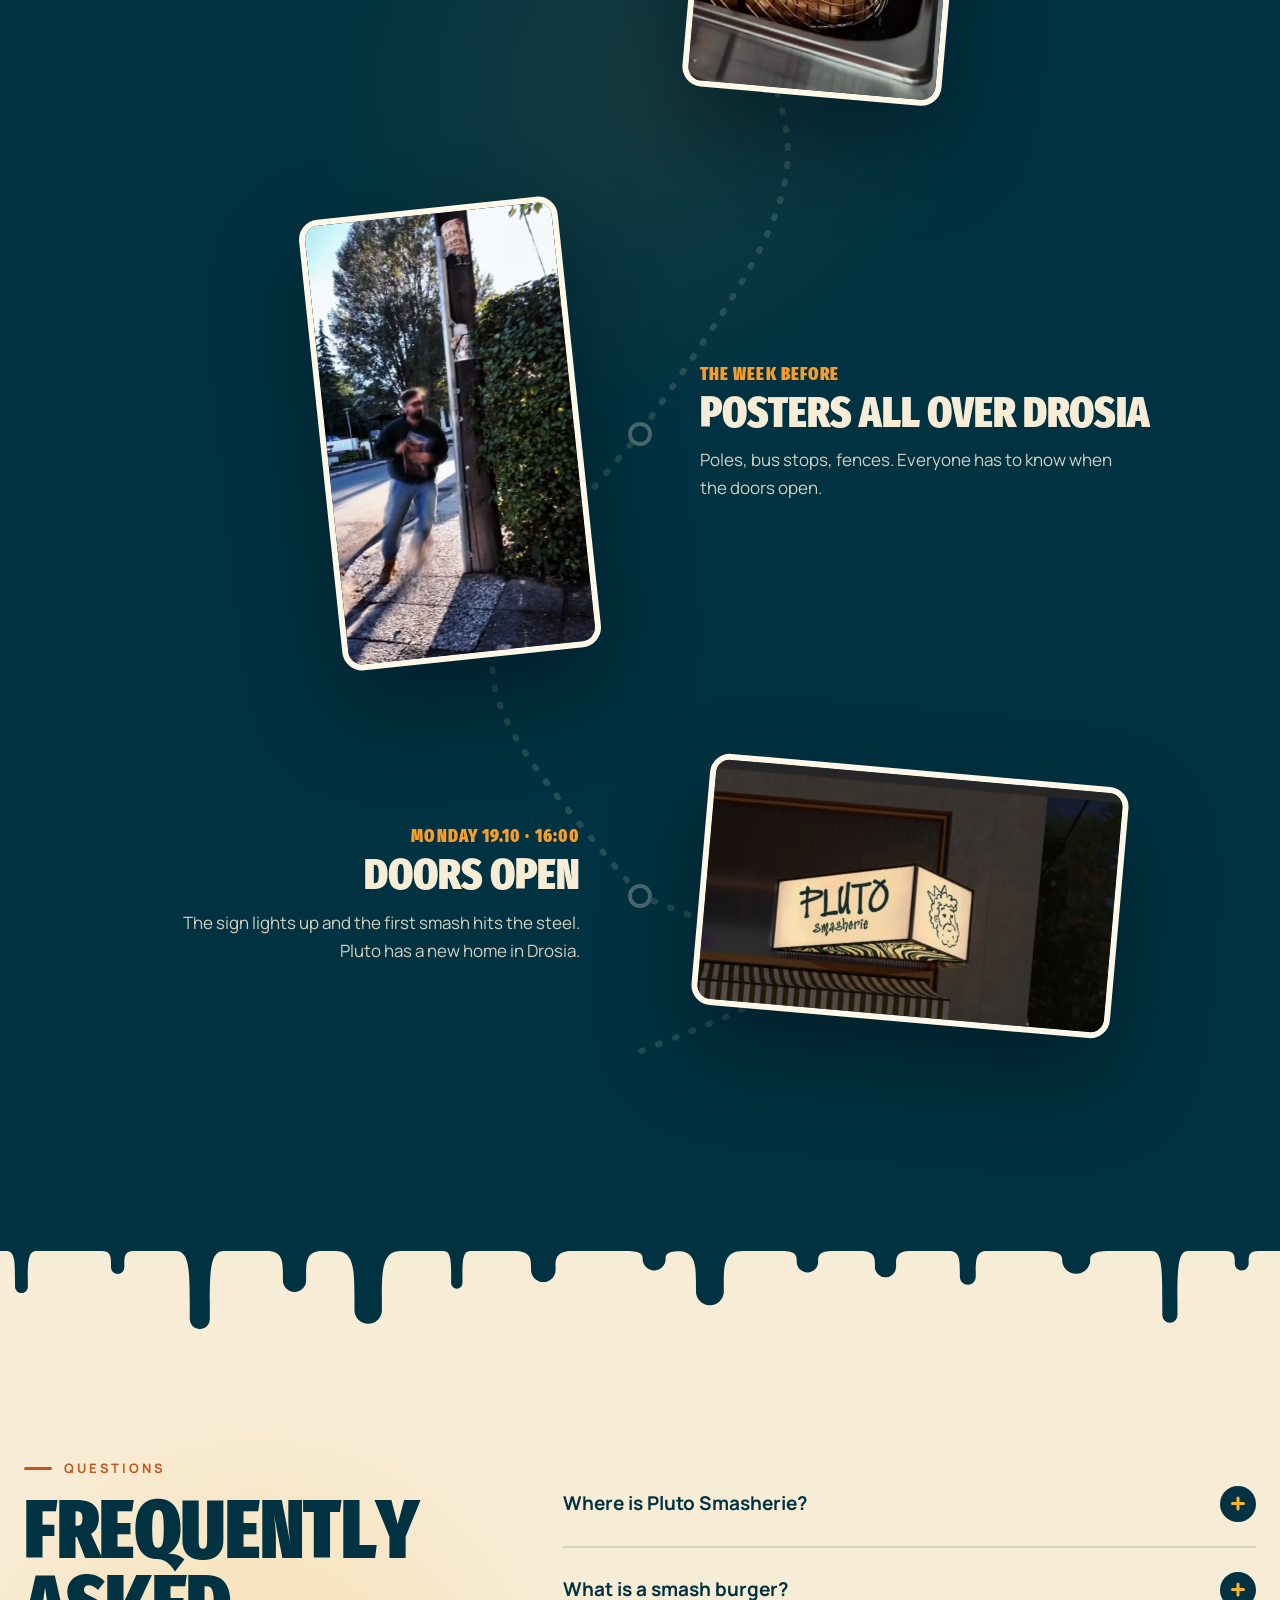
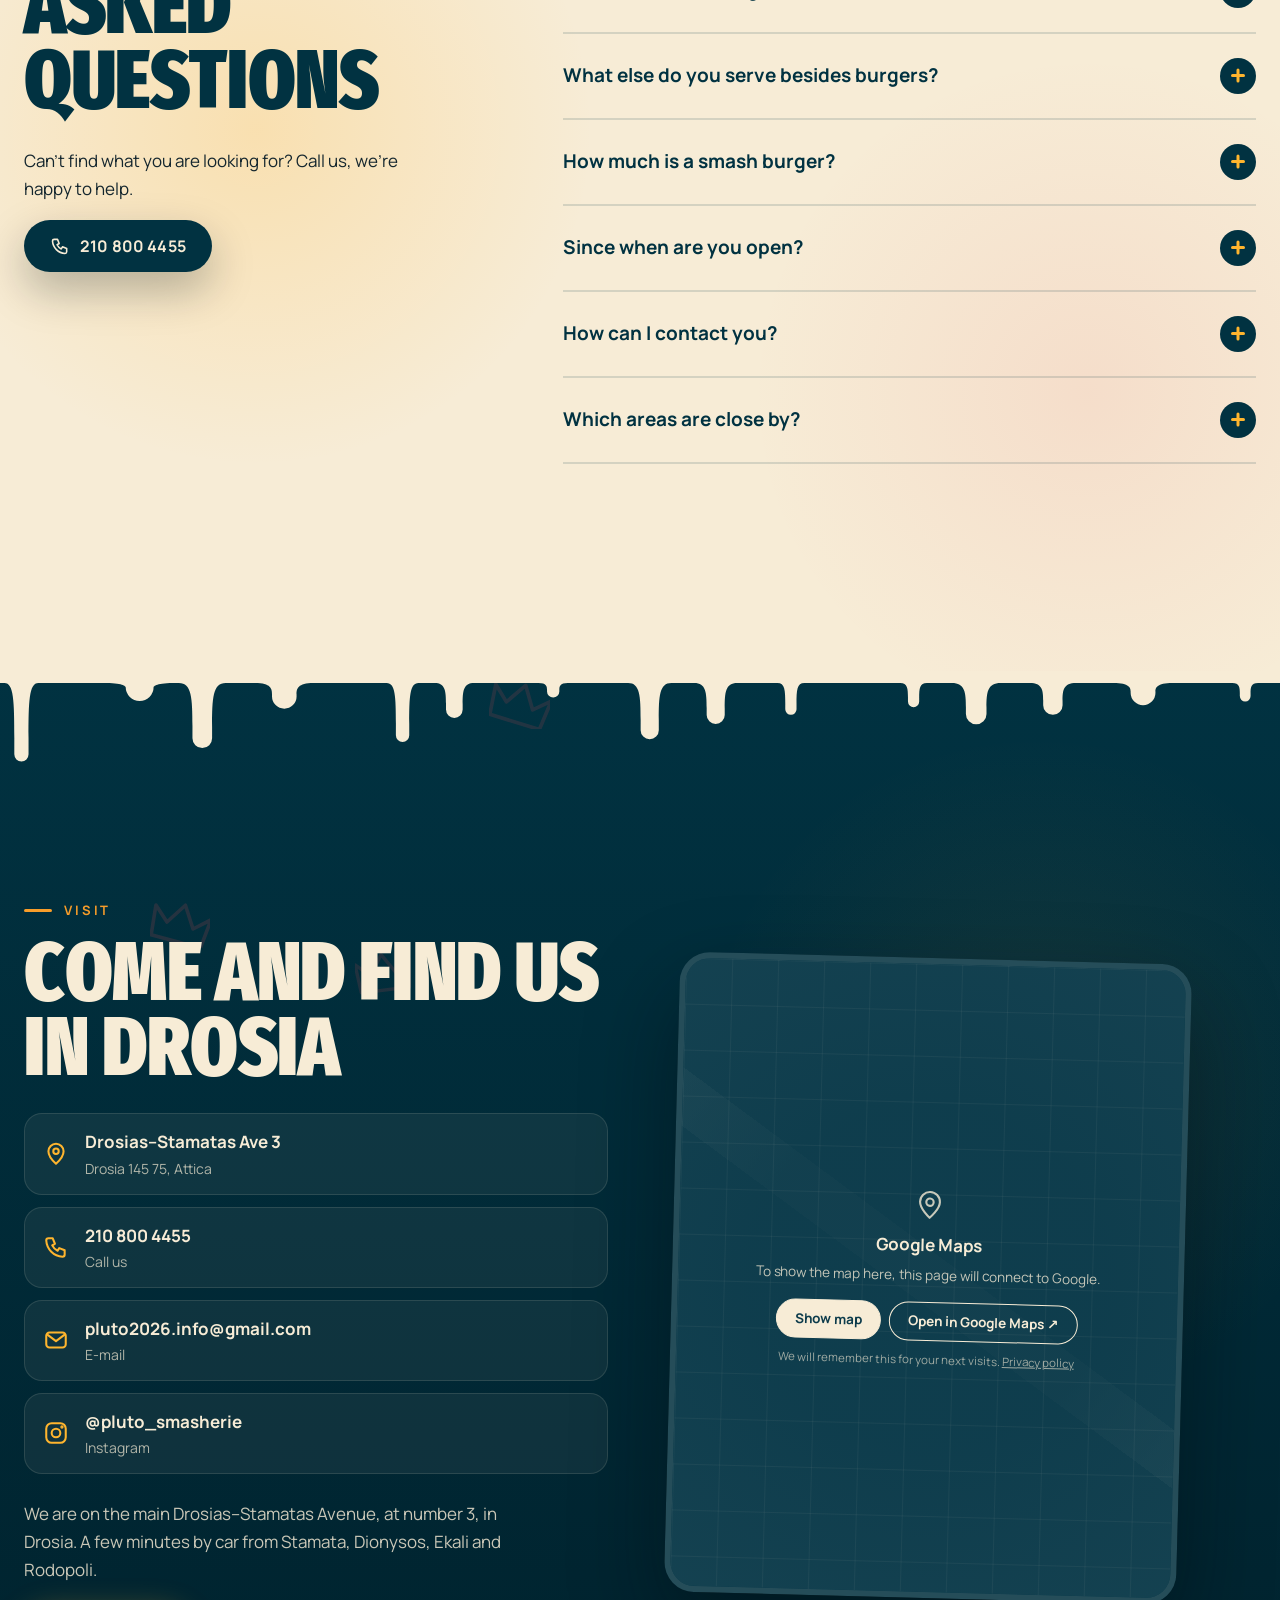
==== commit 9e0dc875: "PLUTO menu: full OG + Double Truffle ingredients, God's Meal = burger + fries + soft drink (+4,50 €)" ====
--- a/en.html
+++ b/en.html
@@ -35,8 +35,8 @@
 <link rel="preload" href="assets/fonts/manrope-greek-400-normal.woff2" as="font" type="font/woff2" crossorigin>
 <script>document.documentElement.classList.add('js')</script>
 <style id="advon-fonts">@font-face{font-family:'Fira Sans Extra Condensed';font-style:normal;font-display:swap;font-weight:900;src:url(assets/fonts/fira-sans-extra-condensed-greek-900-normal.woff2) format('woff2');unicode-range:U+0370-0377,U+037A-037F,U+0384-038A,U+038C,U+038E-03A1,U+03A3-03FF}@font-face{font-family:'Fira Sans Extra Condensed';font-style:normal;font-display:swap;font-weight:900;src:url(assets/fonts/fira-sans-extra-condensed-latin-ext-900-normal.woff2) format('woff2');unicode-range:U+0100-02BA,U+02BD-02C5,U+02C7-02CC,U+02CE-02D7,U+02DD-02FF,U+0304,U+0308,U+0329,U+1D00-1DBF,U+1E00-1E9F,U+1EF2-1EFF,U+2020,U+20A0-20AB,U+20AD-20C0,U+2113,U+2C60-2C7F,U+A720-A7FF}@font-face{font-family:'Fira Sans Extra Condensed';font-style:normal;font-display:swap;font-weight:900;src:url(assets/fonts/fira-sans-extra-condensed-latin-900-normal.woff2) format('woff2');unicode-range:U+0000-00FF,U+0131,U+0152-0153,U+02BB-02BC,U+02C6,U+02DA,U+02DC,U+0304,U+0308,U+0329,U+2000-206F,U+20AC,U+2122,U+2191,U+2193,U+2212,U+2215,U+FEFF,U+FFFD}@font-face{font-family:'Manrope';font-style:normal;font-display:swap;font-weight:400;src:url(assets/fonts/manrope-greek-400-normal.woff2) format('woff2');unicode-range:U+0370-0377,U+037A-037F,U+0384-038A,U+038C,U+038E-03A1,U+03A3-03FF}@font-face{font-family:'Manrope';font-style:normal;font-display:swap;font-weight:400;src:url(assets/fonts/manrope-latin-ext-400-normal.woff2) format('woff2');unicode-range:U+0100-02BA,U+02BD-02C5,U+02C7-02CC,U+02CE-02D7,U+02DD-02FF,U+0304,U+0308,U+0329,U+1D00-1DBF,U+1E00-1E9F,U+1EF2-1EFF,U+2020,U+20A0-20AB,U+20AD-20C0,U+2113,U+2C60-2C7F,U+A720-A7FF}@font-face{font-family:'Manrope';font-style:normal;font-display:swap;font-weight:400;src:url(assets/fonts/manrope-latin-400-normal.woff2) format('woff2');unicode-range:U+0000-00FF,U+0131,U+0152-0153,U+02BB-02BC,U+02C6,U+02DA,U+02DC,U+0304,U+0308,U+0329,U+2000-206F,U+20AC,U+2122,U+2191,U+2193,U+2212,U+2215,U+FEFF,U+FFFD}@font-face{font-family:'Manrope';font-style:normal;font-display:swap;font-weight:700;src:url(assets/fonts/manrope-greek-700-normal.woff2) format('woff2');unicode-range:U+0370-0377,U+037A-037F,U+0384-038A,U+038C,U+038E-03A1,U+03A3-03FF}@font-face{font-family:'Manrope';font-style:normal;font-display:swap;font-weight:700;src:url(assets/fonts/manrope-latin-ext-700-normal.woff2) format('woff2');unicode-range:U+0100-02BA,U+02BD-02C5,U+02C7-02CC,U+02CE-02D7,U+02DD-02FF,U+0304,U+0308,U+0329,U+1D00-1DBF,U+1E00-1E9F,U+1EF2-1EFF,U+2020,U+20A0-20AB,U+20AD-20C0,U+2113,U+2C60-2C7F,U+A720-A7FF}@font-face{font-family:'Manrope';font-style:normal;font-display:swap;font-weight:700;src:url(assets/fonts/manrope-latin-700-normal.woff2) format('woff2');unicode-range:U+0000-00FF,U+0131,U+0152-0153,U+02BB-02BC,U+02C6,U+02DA,U+02DC,U+0304,U+0308,U+0329,U+2000-206F,U+20AC,U+2122,U+2191,U+2193,U+2212,U+2215,U+FEFF,U+FFFD}</style>
-<style>:root{--navy:#013241;--navy2:#03465C;--deep:#00212C;--cream:#F7ECD6;--cream2:#FFF7E8;--ink:#14262E;--cheese:#FFB52E;--orange:#F89D2A;--ketchup:#E04A53;--ok:#C2551B;--fd:'Fira Sans Extra Condensed','Arial Narrow',Impact,sans-serif;--fb:'Manrope',system-ui,-apple-system,'Segoe UI',sans-serif;--sh1:0 6px 18px rgba(0,20,28,.18);--sh2:0 18px 44px rgba(0,20,28,.28);--sh3:0 40px 90px rgba(0,10,16,.45);--ease:cubic-bezier(.22,1,.36,1);--spring:cubic-bezier(.34,1.56,.64,1);--w:1240px;color-scheme:light only}*,*::before,*::after{box-sizing:border-box}html{scroll-behavior:smooth;-webkit-text-size-adjust:100%;overflow-x:clip}@media (prefers-reduced-motion:reduce){html{scroll-behavior:auto}}body{margin:0;background:var(--navy);color:var(--cream);font:400 17px/1.65 var(--fb);overflow-x:clip;-webkit-font-smoothing:antialiased}img,video,svg{display:block;max-width:100%}a{color:inherit}h1,h2,h3{margin:0;font-weight:900}p{margin:0 0 1em}.skip{position:absolute;left:-9999px;top:8px;z-index:200;background:var(--cheese);color:var(--navy);padding:10px 16px;border-radius:10px;font-weight:700}.skip:focus{left:12px}:focus-visible{outline:3px solid var(--cheese);outline-offset:3px;border-radius:6px}.wrap{width:min(var(--w),100% - 48px);margin-inline:auto}section{position:relative;isolation:isolate}.eyebrow{font:700 13px/1 var(--fb);letter-spacing:.22em;text-transform:uppercase;color:var(--orange);margin:0 0 18px;display:flex;align-items:center;gap:12px}.eyebrow::before{content:"";width:28px;height:3px;border-radius:3px;background:currentColor}h2{font:900 clamp(46px,6.4vw,96px)/.92 var(--fd);text-transform:uppercase;letter-spacing:-.005em;margin-bottom:28px}.lead{font-size:clamp(18px,1.5vw,21px);line-height:1.6}.btn{display:inline-flex;align-items:center;gap:10px;padding:16px 26px;border-radius:999px;font:800 16px/1 var(--fb);text-decoration:none;letter-spacing:.01em;position:relative;overflow:hidden;transition:transform .35s var(--spring),box-shadow .35s}.btn svg{width:20px;height:20px;flex:none}.btn-p{background:var(--cheese);color:var(--navy);box-shadow:0 10px 30px rgba(255,181,46,.35),inset 0 -4px 0 rgba(200,90,10,.35)}.btn-d{background:var(--navy);color:var(--cream);box-shadow:var(--sh2)}.btn-s{padding:11px 18px;font-size:14px;background:var(--cheese);color:var(--navy)}.btn::after{content:"";position:absolute;inset:0;background:linear-gradient(105deg,transparent 30%,rgba(255,255,255,.55) 50%,transparent 70%);transform:translateX(-120%)}@media (hover:hover){.btn:hover{transform:translateY(-3px) scale(1.03)}.btn:hover::after{transform:translateX(120%);transition:transform .8s}}.btn:active{transform:scale(.96)}.tlink{font-weight:700;text-decoration:none;border-bottom:2px solid currentColor;padding-bottom:2px}@media (hover:hover){.tlink:hover{color:var(--cheese)}}.hd{position:fixed;inset:0 0 auto;z-index:60;display:flex;align-items:center;gap:24px;padding:14px clamp(16px,3vw,40px);transition:background .4s,box-shadow .4s,padding .4s}.hd.solid{background:rgba(1,50,65,.92);-webkit-backdrop-filter:blur(12px);backdrop-filter:blur(12px);box-shadow:0 8px 30px rgba(0,0,0,.25);padding-block:10px}.brand{display:flex;align-items:center;gap:12px;color:var(--cream);margin-right:auto;text-decoration:none}.hd-logo{width:auto;height:58px;flex:none;transition:transform .6s var(--spring);transform-origin:50% 80%}.hd.solid .hd-logo{transform:scale(.84)}@media (hover:hover){.brand:hover .hd-logo{transform:rotate(-8deg) scale(1.06)}}.wm{width:auto;height:52px;fill:currentColor;transition:transform .5s var(--spring)}.hd.solid .wm{transform:scale(.86) rotate(-2deg)}.nav{display:flex;gap:28px;align-items:center}.nav a{color:var(--cream);text-decoration:none;font:700 15px/1 var(--fb);position:relative;padding:8px 0}.nav a::after{content:"";position:absolute;left:0;right:0;bottom:0;height:3px;border-radius:3px;background:var(--cheese);transform:scaleX(0);transform-origin:left;transition:transform .35s var(--ease)}@media (hover:hover){.nav a:hover::after{transform:scaleX(1)}}.nav .nav-call{display:none}.hd-r{display:flex;align-items:center;gap:14px}.langs{display:flex;gap:6px}.langs button{border:0;background:none;padding:6px;border-radius:8px;cursor:pointer;opacity:.55;transition:opacity .2s,transform .2s}.langs button[aria-pressed=true]{opacity:1}.flag{display:block;width:18px;height:12px;overflow:hidden;line-height:0;border-radius:2px;box-shadow:0 0 0 1px rgba(255,255,255,.25)}.flag svg{display:block;width:100%;height:100%}.burger{display:none;width:46px;height:46px;border:0;border-radius:50%;background:var(--cheese);cursor:pointer;position:relative}.burger i{position:absolute;left:13px;right:13px;height:3px;border-radius:3px;background:var(--navy);transition:transform .35s var(--ease),opacity .2s}.burger i:nth-child(1){top:15px}.burger i:nth-child(2){top:21.5px}.burger i:nth-child(3){top:28px}.burger[aria-expanded=true] i:nth-child(1){transform:translateY(6.5px) rotate(45deg)}.burger[aria-expanded=true] i:nth-child(2){opacity:0}.burger[aria-expanded=true] i:nth-child(3){transform:translateY(-6.5px) rotate(-45deg)}@media (max-width:1020px){.burger{display:block;z-index:70}.hd-call{display:none}.nav{position:fixed;inset:0;z-index:65;flex-direction:column;justify-content:center;gap:10px;background:var(--navy);clip-path:circle(0 at calc(100% - 44px) 38px);transition:clip-path .6s var(--ease);visibility:hidden}.nav.open{clip-path:circle(150% at calc(100% - 44px) 38px);visibility:visible}.nav a{font:900 44px/1.1 var(--fd);text-transform:uppercase;opacity:0;transform:translateY(20px);transition:opacity .4s,transform .5s var(--spring)}.nav.open a{opacity:1;transform:none}.nav.open a:nth-child(2){transition-delay:.05s}.nav.open a:nth-child(3){transition-delay:.1s}.nav.open a:nth-child(4){transition-delay:.15s}.nav.open a:nth-child(5){transition-delay:.2s}.nav.open a:nth-child(6){transition-delay:.25s}.nav .nav-call{display:inline-flex;align-items:center;gap:10px;margin-top:18px;font:800 20px/1 var(--fb);background:var(--cheese);color:var(--navy);padding:16px 24px;border-radius:999px}.nav .nav-call svg{width:22px;height:22px}.nav .nav-call::after{display:none}.langs{position:relative;z-index:70}}@media (max-width:520px){.wm{height:36px}.hd-logo{height:44px}.brand{gap:8px}.hd{gap:12px}}#intro{position:fixed;inset:0;z-index:100;background:var(--navy);display:none;place-items:center;pointer-events:none}.intro #intro{display:grid}.in-logo svg{width:100%;height:auto}.in-logo{width:min(56vw,340px);transform:scale(.2);opacity:0;animation:inPop .7s var(--spring) .05s forwards}@keyframes inPop{to{transform:scale(1);opacity:1}}.in-cheese{position:absolute;left:0;top:0;width:100%;height:100%;overflow:visible;transform:translateY(-120%);fill:var(--cheese)}.intro.go .in-cheese{transition:transform .5s cubic-bezier(.55,0,.3,1);transform:translateY(0)}.intro.out #intro{transition:transform .75s cubic-bezier(.65,0,.35,1);transform:translateY(118%)}.intro.out .in-logo{transition:opacity .2s;opacity:0}.hero{min-height:100svh;display:grid;grid-template-columns:minmax(0,1.05fr) minmax(0,1fr);align-items:center;gap:20px;padding:120px clamp(20px,5vw,80px) 0;overflow-x:clip;background:radial-gradient(110% 80% at 75% 55%,#05506A 0,var(--navy) 62%)}.h-bg{position:absolute;inset:0;z-index:-1;pointer-events:none;overflow:hidden}.h-glow{position:absolute;width:70vmax;height:70vmax;right:-12vmax;bottom:-30vmax;border-radius:50%;background:radial-gradient(circle,rgba(248,157,42,.42),rgba(248,157,42,0) 62%);transform:translate(var(--gx,0),var(--gy,0));transition:transform .6s var(--ease)}.mq{position:absolute;left:0;white-space:nowrap;display:flex;font:900 clamp(110px,15vw,240px)/1 var(--fd);color:transparent;-webkit-text-stroke:1.5px rgba(247,236,214,.10);letter-spacing:.01em}.mq span{padding-right:.2em}.mq1{top:14%;animation:mq 46s linear infinite}.mq2{top:58%;animation:mq 60s linear infinite reverse}@keyframes mq{to{transform:translateX(-50%)}}.h-txt{position:relative;z-index:2;max-width:640px;padding-bottom:9vh}.kick{display:inline-flex;align-items:center;gap:10px;font:700 14px/1 var(--fb);background:rgba(247,236,214,.08);border:1px solid rgba(247,236,214,.18);padding:10px 16px;border-radius:999px;margin:0 0 26px}.kick .dot{width:9px;height:9px;border-radius:50%;background:#58D68D;box-shadow:0 0 0 0 rgba(88,214,141,.6);animation:pulse 2.2s infinite}@keyframes pulse{70%{box-shadow:0 0 0 10px rgba(88,214,141,0)}100%{box-shadow:0 0 0 0 rgba(88,214,141,0)}}.h1{font:800 clamp(17px,1.5vw,21px)/1.35 var(--fb);color:var(--orange);margin:0 0 6px;letter-spacing:.01em}.display{font:900 clamp(84px,10.4vw,176px)/.84 var(--fd);margin:0 0 clamp(50px,5vw,74px);letter-spacing:-.01em;color:var(--cream)}.display .dl{display:block}.god{position:relative;display:inline-block;color:var(--cheese)}.god-drip{position:absolute;left:2%;top:86%;width:96%;height:.55em;overflow:visible;fill:var(--cheese)}.h-sub{font-size:clamp(17px,1.35vw,20px);max-width:520px;color:rgba(247,236,214,.86)}.h-cta{display:flex;align-items:center;gap:26px;flex-wrap:wrap;margin-top:30px}.h-food{position:relative;z-index:1;align-self:end;justify-self:center;width:min(100%,560px);height:100%;display:flex;flex-direction:column;justify-content:flex-end;align-items:center}.bite-btn{all:unset;display:block;position:relative;cursor:pointer;width:100%;-webkit-tap-highlight-color:transparent}.bite-btn:focus-visible{outline:3px solid var(--cheese);outline-offset:6px;border-radius:24px}.tilt{display:block;position:relative;transform-style:preserve-3d;transform:perspective(1100px) rotateX(var(--rx,0deg)) rotateY(var(--ry,0deg)) translateY(var(--ty,0px));transition:transform .5s var(--ease);will-change:transform}.h-burger{width:100%;height:auto}.bite-btn{filter:drop-shadow(0 40px 60px rgba(0,8,12,.55)) drop-shadow(0 0 40px rgba(248,157,42,.18))}.tilt{-webkit-mask-composite:source-in;mask-composite:intersect}.h-drips{position:absolute;inset:0;width:100%;height:100%;overflow:visible;pointer-events:none}.h-drips .d{fill:url(#hdg);transform-origin:50% 0;transform-box:fill-box;animation:drip var(--t,5s) ease-in-out var(--dl,0s) infinite alternate}@keyframes drip{from{transform:scaleY(.55)}to{transform:scaleY(1.12)}}.h-drips .drop{fill:#FFC23D;animation:drop var(--t,5s) ease-in var(--dl,0s) infinite}@keyframes drop{0%,62%{transform:translateY(0) scale(0);opacity:0}66%{transform:translateY(0) scale(1);opacity:1}100%{transform:translateY(220px) scale(.7);opacity:0}}.bolts{position:absolute;top:2%;right:4%;width:22%;z-index:2}.bolts path{fill:var(--cream);transform-box:fill-box;transform-origin:50% 100%;animation:zap 2.6s infinite}.bolts .b2{animation-delay:.25s}.bolts .b3{animation-delay:.5s}@keyframes zap{0%,40%,100%{opacity:1;transform:none}45%{opacity:.2;transform:scale(.85)}50%{opacity:1;transform:scale(1.12) rotate(-6deg)}60%{opacity:.5}}.bite-hint{font:700 13px/1 var(--fb);letter-spacing:.06em;color:var(--cream);background:rgba(0,20,28,.55);border:1px dashed rgba(247,236,214,.45);padding:9px 14px;border-radius:999px;position:absolute;left:-10%;bottom:40%;transform:rotate(-6deg);z-index:3;margin:0;animation:bob 3s ease-in-out infinite}@keyframes bob{50%{transform:rotate(-6deg) translateY(-6px)}}.crumbs{position:absolute;inset:0;pointer-events:none}.crumbs i{position:absolute;width:var(--s,8px);height:var(--s,8px);border-radius:40% 60% 50% 45%;background:var(--c,#D9822F);animation:crumb .9s var(--ease) forwards}@keyframes crumb{to{transform:translate(var(--x),var(--y)) rotate(var(--r));opacity:0}}.scroll-cue{position:absolute;left:50%;bottom:26px;width:28px;height:46px;border:2px solid rgba(247,236,214,.5);border-radius:20px;transform:translateX(-50%);z-index:3;transition:opacity .4s}.scroll-cue span{position:absolute;left:50%;top:8px;width:4px;height:10px;margin-left:-2px;border-radius:2px;background:var(--cheese);animation:cue 1.8s infinite}@keyframes cue{60%{transform:translateY(14px);opacity:0}100%{opacity:0}}.scrolled .scroll-cue{opacity:0}.js .h-txt>*{opacity:0;transform:translateY(26px)}.js .ready .h-txt>*{opacity:1}.js .ready .h-txt>*{opacity:1;transform:none;transition:opacity .6s,transform .9s var(--spring)}.js .ready .h-txt>*:nth-child(2){transition-delay:.08s}.js .ready .h-txt>*:nth-child(3){transition-delay:.16s}.js .ready .h-txt>*:nth-child(4){transition-delay:.26s}.js .ready .h-txt>*:nth-child(5){transition-delay:.34s}.js .h-food .bite-btn{transform:translateY(40%) scale(.9);opacity:0}.js .ready .h-food .bite-btn{transform:none;opacity:1;transition:transform 1.1s var(--spring) .15s,opacity .5s .15s}.js .ready .god-drip path{animation:godDrip 1.6s var(--ease) .7s both}@keyframes godDrip{from{transform:scaleY(0)}}.god-drip path{transform-origin:50% 0}@media (max-width:860px){.hero{grid-template-columns:1fr;padding:96px 20px 0;gap:0;min-height:auto}.h-txt{display:contents}.kick{order:1;justify-self:start}.h1{order:2}.display{order:3;margin-bottom:34px}.h-food{order:4}.h-sub{order:5;margin-top:10px}.h-cta{order:6;margin:22px 0 60px}.h-food .bite-btn{max-height:58svh;overflow:hidden;-webkit-mask-image:linear-gradient(#000 78%,transparent);mask-image:linear-gradient(#000 78%,transparent)}.display{font-size:clamp(70px,22vw,120px)}.h-food{width:min(100%,430px);margin-top:10px}.bite-hint{bottom:auto;top:8%;left:0}.mq1{top:30%}.mq2{top:64%}.scroll-cue{display:none}}.drip-edge{position:absolute;left:0;right:0;top:100%;height:150px;z-index:5;pointer-events:none;margin-top:-1px}.drip-edge svg{position:absolute;inset:0 0 auto;width:100%;height:100%;overflow:visible;transform-origin:50% 0;transform:scaleY(.3);transition:transform 1.6s cubic-bezier(.22,1,.36,1)}.drip-edge.in svg{transform:none}.drip-edge .fall{animation-play-state:paused}.drip-edge.in .fall{animation-play-state:running}.drip-edge[data-up]{top:auto;bottom:100%;margin:0 0 -1px;transform:scaleY(-1)}.drip-edge .fall{position:absolute;top:0;width:12px;height:16px;border-radius:50% 50% 50% 50%/60% 60% 40% 40%;opacity:0;animation:fall var(--t,4s) ease-in var(--dl,0s) infinite}@keyframes fall{0%,70%{opacity:0;transform:translateY(var(--y0,40px)) scale(.3)}74%{opacity:1;transform:translateY(var(--y0,40px)) scale(1)}100%{opacity:0;transform:translateY(calc(var(--y0,40px) + 160px)) scale(.8)}}.ticker{position:relative;background:var(--cheese);color:var(--navy);padding:22px 0 20px;overflow:visible;margin-top:-1px}.tk-in{display:flex;align-items:center;gap:28px;white-space:nowrap;font:900 clamp(30px,3.6vw,52px)/1 var(--fd);text-transform:uppercase;width:max-content;animation:mq 34s linear infinite;transform-origin:center}.ticker .tk-wrap{overflow:hidden}.tk-in i{display:block;width:19px;height:30px;background:var(--ketchup);flex:none;clip-path:polygon(60% 0,10% 56.25%,50% 56.25%,30% 100%,95% 37.5%,55% 37.5%,80% 0)}.tk-in i svg{width:100%;height:100%;fill:currentColor}.ticker{overflow-x:clip}.amb{position:absolute;inset:0;z-index:-1;overflow:hidden;pointer-events:none}.amb i{position:absolute;display:block}.amb.off i{animation-play-state:paused!important}.amb .ab{width:var(--s);height:calc(var(--s)*1.6);color:var(--c);opacity:0;animation:twk var(--t) ease-in-out var(--dl) infinite}.amb .ab svg,.amb .ac svg{width:100%;height:100%;fill:currentColor}@keyframes twk{0%,100%{opacity:0;transform:scale(.6)}50%{opacity:var(--o,.5);transform:scale(1)}}.amb .ac{width:var(--s);height:calc(var(--s)*.75);color:var(--c);opacity:var(--o,.12);animation:drift var(--t) ease-in-out var(--dl) infinite alternate}@keyframes drift{from{transform:translate(0,0)}to{transform:translate(var(--dx),var(--dy))}}.amb .pat{inset:-120px;background-size:220px 220px;opacity:.07;animation:pat 60s linear infinite}@keyframes pat{to{transform:translate(220px,220px)}}.amb .wash{width:60vmax;height:60vmax;border-radius:50%;background:radial-gradient(circle,var(--c),transparent 62%);opacity:.5;animation:drift var(--t) ease-in-out infinite alternate}.smash{background:var(--navy);height:520vh;padding-top:150px}.sm-pin{position:sticky;top:0;height:100svh;display:grid;grid-template-columns:minmax(0,.9fr) minmax(0,1.1fr);align-items:center;gap:40px;width:min(var(--w),100% - 48px);margin-inline:auto}.sm-txt h2{font-size:clamp(46px,5.2vw,82px)}.steps{list-style:none;margin:0;padding:0;display:grid}.steps li{grid-area:1/1;opacity:0;transform:translateY(24px);transition:opacity .45s,transform .6s var(--spring);pointer-events:none;max-width:460px}.steps li.on{opacity:1;transform:none;pointer-events:auto}.steps b{font:900 18px/1 var(--fd);color:var(--navy);background:var(--cheese);border-radius:999px;padding:6px 12px;display:inline-block;margin-bottom:14px}.steps h3{font:900 clamp(34px,3.4vw,52px)/1 var(--fd);text-transform:uppercase;color:var(--cheese);margin-bottom:12px}.steps p{font-size:18px;color:rgba(247,236,214,.88)}.sm-prog{height:6px;border-radius:6px;background:rgba(247,236,214,.12);margin-top:26px;max-width:460px;overflow:hidden}.sm-prog i{display:block;height:100%;width:100%;background:linear-gradient(90deg,var(--orange),var(--cheese));transform:scaleX(var(--p,0));transform-origin:left;border-radius:6px}.sm-stage{position:relative;aspect-ratio:616/380;justify-self:center;width:100%}.sm-stage::before{content:"";position:absolute;inset:6%;border-radius:50%;background:radial-gradient(circle,rgba(248,157,42,.2),transparent 65%)}#scene{width:100%;height:100%;overflow:hidden}#steam path{fill:none;stroke:rgba(247,236,214,.55);stroke-width:5;stroke-linecap:round;stroke-dasharray:30 200;animation:steam 1.6s linear infinite}#steam path:nth-child(2){animation-delay:.4s}#steam path:nth-child(3){animation-delay:.8s}@keyframes steam{from{stroke-dashoffset:230}to{stroke-dashoffset:0}}#splat circle{fill:#F6D58A}@media (max-width:860px){.smash{height:480vh;padding-top:120px}.sm-pin{grid-template-columns:1fr;grid-template-rows:auto 1fr;align-content:center;gap:0;padding-top:70px}.sm-stage{order:-1;width:100%;margin-bottom:6px}.sm-txt h2{font-size:clamp(34px,9.5vw,52px);margin-bottom:14px}.sm-txt .eyebrow{margin-bottom:10px}.steps h3{font-size:30px;margin-bottom:6px}.steps p{font-size:16px;margin:0}.steps b{margin-bottom:8px}.sm-prog{margin-top:14px}}.kitchen{background:var(--cream);color:var(--ink);padding:210px 0 200px}.kitchen .eyebrow,.story .eyebrow,.faq .eyebrow{color:var(--ok)}.ki-grid{display:grid;grid-template-columns:minmax(0,.86fr) minmax(0,1fr);gap:clamp(32px,5vw,80px);align-items:center}.ki-big{margin:0}.lens-box{position:relative;border-radius:28px;overflow:hidden;box-shadow:var(--sh3);transform:rotate(-1.5deg);cursor:zoom-in}.lens-box img{width:100%;height:auto}.lens{position:absolute;width:200px;height:200px;border-radius:50%;pointer-events:none;border:4px solid var(--cream2);box-shadow:0 18px 40px rgba(0,0,0,.4),inset 0 0 0 2px rgba(0,0,0,.08);background-repeat:no-repeat;opacity:0;transform:scale(.4);transition:opacity .25s,transform .35s var(--spring)}.lens-box.on .lens{opacity:1;transform:scale(1)}figcaption{font-size:14px;color:rgba(20,38,46,.72);margin-top:14px;font-weight:600}.ki-txt h2{color:var(--navy)}.tiles{display:grid;grid-template-columns:repeat(3,1fr);gap:16px;margin-top:34px}.tile{margin:0}.tile img{aspect-ratio:auto}.tile video,.tile img{width:100%;height:auto;border-radius:22px;box-shadow:var(--sh2);background:#ddd}.tile video{aspect-ratio:9/16;object-fit:cover}.tile figcaption{font-size:13px;line-height:1.35}.js .tile{opacity:0;transform:translateY(70px) scale(.92)}.js .tile.in{opacity:1;transform:translateY(var(--ty,0));transition:opacity .5s,transform .9s var(--spring)}.tile.t2{transition-delay:.08s}.tile.t3{transition-delay:.16s}@media (hover:hover){.tile:hover video,.tile:hover img{transform:scale(1.03);transition:transform .5s var(--spring)}}@media (max-width:860px){.kitchen{padding:170px 0 170px}.ki-grid{grid-template-columns:1fr}.tiles{gap:10px}.tile video,.tile img{border-radius:14px}.lens{display:none}}.menu{background:var(--navy);padding:230px 0 210px}.me-head{text-align:center;margin-bottom:34px}.me-head .eyebrow{justify-content:center}.me-lead{max-width:560px;margin:16px auto 0;color:rgba(247,236,214,.82)}.big{position:relative;font:900 clamp(56px,8.6vw,140px)/.9 var(--fd);letter-spacing:-.01em;white-space:nowrap}.big .o{color:transparent;-webkit-text-stroke:2px rgba(247,236,214,.55)}.big .f{position:absolute;left:0;top:0;color:var(--cheese);clip-path:inset(0 calc(100% - var(--fill,0%)) 0 0)}.mtabs{position:sticky;top:76px;z-index:20;display:flex;justify-content:center;margin:0 auto 26px;pointer-events:none}.mtabs-in{position:relative;display:flex;gap:4px;padding:6px;border-radius:999px;background:rgba(0,33,44,.86);-webkit-backdrop-filter:blur(12px);backdrop-filter:blur(12px);box-shadow:var(--sh2),inset 0 0 0 1.5px rgba(247,236,214,.12);overflow-x:auto;scrollbar-width:none;max-width:100%;pointer-events:auto}.mtabs-in::-webkit-scrollbar{display:none}.mtabs a{position:relative;z-index:1;flex:none;padding:11px 20px;border-radius:999px;font:900 17px/1 var(--fd);letter-spacing:.06em;text-transform:uppercase;text-decoration:none;color:rgba(247,236,214,.78);transition:color .3s}.mtabs a.on{color:var(--navy)}.mtabs-blob{position:absolute;z-index:0;top:6px;bottom:6px;left:0;width:0;border-radius:999px;background:var(--cheese);box-shadow:0 6px 18px rgba(255,181,46,.45);transform:translateX(var(--bx,0));width:var(--bw,0);transition:transform .55s var(--spring),width .55s var(--spring)}.meal-sw{position:relative;display:flex;width:max-content;margin:8px auto 10px;padding:5px;border-radius:999px;background:rgba(247,236,214,.08);box-shadow:inset 0 0 0 1.5px rgba(247,236,214,.18)}.meal-sw button{position:relative;z-index:1;border:0;background:none;cursor:pointer;padding:12px 22px;border-radius:999px;font:800 15px/1 var(--fb);color:rgba(247,236,214,.8);transition:color .3s}.meal-sw button.on{color:var(--navy)}.meal-k{position:absolute;z-index:0;top:5px;bottom:5px;left:5px;width:var(--kw,50%);border-radius:999px;background:linear-gradient(180deg,#FFC94F,var(--cheese));box-shadow:0 8px 20px rgba(255,181,46,.4);transform:translateX(var(--kx,0));transition:transform .5s var(--spring),width .5s var(--spring)}.meal-note{text-align:center;font-size:14px;color:rgba(247,236,214,.65);margin:0 0 40px}.mgrid{display:grid;grid-template-columns:repeat(2,minmax(0,1fr));gap:clamp(30px,5vw,80px);align-items:start}.mgrid+.mgrid,.mgrid+.mblock,.mblock-drinks{margin-top:clamp(70px,9vw,120px)}.mblock{scroll-margin-top:150px}.mh{margin-bottom:18px}.mh-big{font-size:clamp(52px,6.4vw,104px)}.mh-t{display:flex;align-items:center;gap:10px;margin:10px 0 0;font:700 13px/1 var(--fb);letter-spacing:.2em;text-transform:uppercase;color:var(--orange)}.mh-dot{width:9px;height:9px;border-radius:50%;background:var(--ketchup);box-shadow:0 0 0 4px rgba(224,74,83,.25)}.mb-note{margin:0 0 18px;font-size:15px;color:rgba(247,236,214,.7)}.mlist,.dlist,.tubs{list-style:none;margin:0;padding:0}.mi{position:relative;padding:20px 18px 18px;margin:0 -18px;border-radius:20px;transition:background .35s,transform .45s var(--spring)}.mi::after{content:"";position:absolute;left:18px;right:18px;bottom:0;height:1.5px;background:rgba(247,236,214,.12)}.mi:last-child::after{display:none}.mi-top{display:flex;align-items:baseline;gap:12px}.mi-n{margin:0;font:900 clamp(25px,2.3vw,32px)/1.05 var(--fd);letter-spacing:.015em;text-transform:uppercase;color:var(--cream);transition:color .3s}.mi-dots,.di .mi-dots{flex:1;min-width:24px;height:3px;align-self:center;margin-top:.5em;background:radial-gradient(circle,rgba(255,181,46,.7) 1.4px,transparent 1.8px) 0 50%/9px 3px repeat-x;transform-origin:0 50%;transform:scaleX(var(--ds,1));transition:transform .9s var(--ease) calc(var(--i)*90ms + .15s)}.mp{flex:none;display:inline-block;padding:7px 13px 6px;border-radius:12px;background:var(--cheese);color:var(--navy);font:900 20px/1 var(--fd);letter-spacing:.02em;box-shadow:0 6px 16px rgba(0,0,0,.25);transform:rotate(-3deg);font-variant-numeric:tabular-nums;transition:transform .45s var(--spring),background .3s}.mp.flip{animation:mpFlip .55s var(--spring)}@keyframes mpFlip{0%{transform:rotate(-3deg) rotateX(0)}45%{transform:rotate(4deg) rotateX(90deg) scale(.9)}100%{transform:rotate(-3deg) rotateX(0)}}.meal .mp[data-m]{background:var(--ketchup);color:var(--cream2)}.mi-d{margin:8px 0 0;max-width:46ch;font-size:15.5px;line-height:1.55;color:rgba(247,236,214,.78)}@media (hover:hover){.mi:hover{background:rgba(247,236,214,.06);transform:translateX(6px)}.mi:hover .mi-n{color:var(--cheese)}.mi:hover .mp{transform:rotate(3deg) scale(1.1)}}.js .mi.rv,.js .di.rv{transform:translateY(26px)}.js .mi.rv,.js .di.rv,.js .tub.rv{transition-delay:calc(var(--i)*70ms)}.js .rv:not(.in) .mi-dots{--ds:0}.js .rv:not(.in) .mp{transform:rotate(-14deg) scale(.4);opacity:0}.js .rv.in .mp{transition:transform .6s var(--spring) calc(var(--i)*90ms + .35s),opacity .3s calc(var(--i)*90ms + .35s)}.mgrid-sides{align-items:stretch}#m-sauces{display:flex;flex-direction:column}.tubs{display:grid;grid-template-columns:repeat(2,minmax(0,1fr));grid-auto-rows:1fr;gap:16px;flex:1}.tub{display:flex;align-items:center;gap:14px;padding:14px 16px;border-radius:20px;background:rgba(247,236,214,.06);box-shadow:inset 0 0 0 1.5px rgba(247,236,214,.1);transition:transform .45s var(--spring),background .3s}.tub-c{position:relative;flex:none;width:46px;height:46px;border-radius:50%;background:radial-gradient(circle at 35% 30%,rgba(255,255,255,.55),transparent 42%),var(--sc);box-shadow:inset 0 -5px 0 rgba(0,0,0,.18),0 0 0 4px rgba(247,236,214,.85),0 8px 16px rgba(0,0,0,.35)}.tub-c i{position:absolute;left:50%;top:50%;width:62%;height:62%;border-radius:50%;transform:translate(-50%,-50%);border:2px dashed rgba(0,0,0,.12)}.tub-n{flex:1;font:900 18px/1.1 var(--fd);letter-spacing:.02em;text-transform:uppercase}.tub .mp{font-size:17px;padding:6px 10px 5px}.js .tub.rv{transform:translateY(20px) scale(.92)}@media (hover:hover){.tub:hover{transform:translateY(-4px) rotate(-1deg);background:rgba(247,236,214,.1)}.tub:hover .tub-c{animation:tubW .6s var(--spring)}}@keyframes tubW{0%,100%{transform:none}35%{transform:rotate(-14deg) scale(1.1)}70%{transform:rotate(10deg)}}.dgrp+.dgrp{margin-top:34px}.dg-t{margin:0 0 6px;font:700 13px/1 var(--fb);letter-spacing:.2em;text-transform:uppercase;color:var(--orange)}.di{display:flex;align-items:baseline;gap:12px;padding:12px 0;border-bottom:1.5px solid rgba(247,236,214,.1)}.di-n{font:800 16.5px/1.3 var(--fb);color:var(--cream)}.di-n small{font-weight:400;font-size:13.5px;color:rgba(247,236,214,.6);margin-left:4px}.di .mp{font-size:17px;padding:6px 10px 5px;background:transparent;color:var(--cheese);box-shadow:inset 0 0 0 1.5px rgba(255,181,46,.55);transform:none}.me-note{text-align:center;margin:60px auto 0;max-width:640px;font-size:14.5px;color:rgba(247,236,214,.7)}@media (max-width:860px){.menu{padding:190px 0 180px}.mgrid{grid-template-columns:1fr;gap:60px}.mgrid+.mgrid,.mgrid+.mblock,.mblock-drinks{margin-top:60px}.mtabs{top:66px;margin-inline:-24px;padding-inline:12px}.mtabs a{padding:10px 15px;font-size:15.5px}.mh-big{font-size:clamp(46px,14vw,72px)}.big .o{-webkit-text-stroke-width:1.5px}.mi{padding:17px 12px 15px;margin:0 -12px}.mi::after{left:12px;right:12px}.mi-n{font-size:clamp(22px,6.4vw,27px)}.mp{font-size:18px}.mblock{scroll-margin-top:132px}.dgrp+.dgrp{margin-top:28px}}@media (max-width:560px){.mtabs-in{gap:0;padding:5px}.mtabs a{padding:10px 11px;font-size:14.5px;letter-spacing:.04em}.mtabs-blob{top:5px;bottom:5px}.tubs{gap:12px}.tub{flex-direction:column;justify-content:center;text-align:center;gap:9px;padding:18px 10px 16px}.tub-n{flex:none;font-size:16.5px}}@media (max-width:400px){.mtabs a{padding:10px 8px;font-size:13.5px}.meal-sw button{padding:11px 16px;font-size:14px}}.h-menu{margin-top:26px;max-width:600px}.mbtn{position:relative;display:flex;align-items:center;gap:16px;padding:14px 16px 14px 14px;border-radius:24px;text-decoration:none;color:var(--navy);background:linear-gradient(180deg,#FFCB55,var(--cheese) 60%,#F9A825);box-shadow:0 18px 40px rgba(255,181,46,.32),inset 0 -5px 0 rgba(200,90,10,.32),inset 0 2px 0 rgba(255,255,255,.45);overflow:hidden;isolation:isolate;transition:transform .45s var(--spring),box-shadow .35s}.mbtn::before{content:"";position:absolute;inset:0;z-index:-1;background:linear-gradient(105deg,transparent 35%,rgba(255,255,255,.55) 50%,transparent 65%);transform:translateX(-120%);animation:mShine 3.6s var(--ease) 1.2s infinite}@keyframes mShine{0%,55%{transform:translateX(-120%)}100%{transform:translateX(120%)}}.mbtn-ic{flex:none;display:grid;place-items:center;width:58px;height:58px;border-radius:18px;background:var(--navy);color:var(--cheese);box-shadow:0 8px 18px rgba(1,50,65,.35);transition:transform .5s var(--spring)}.mbtn-ic svg{width:32px;height:32px}.mbtn-t{flex:1;display:flex;flex-direction:column;gap:5px;min-width:0}.mbtn-t b{font:900 clamp(26px,2.3vw,32px)/.95 var(--fd);letter-spacing:.02em;text-transform:uppercase}.mbtn-t small{font:700 13.5px/1.3 var(--fb);color:rgba(1,50,65,.78)}.mbtn-ar{flex:none;display:grid;place-items:center;width:44px;height:44px;border-radius:50%;background:rgba(1,50,65,.12);transition:transform .45s var(--spring),background .3s}.mbtn-ar svg{width:22px;height:22px}@media (hover:hover){.mbtn:hover{transform:translateY(-3px) rotate(-.6deg);box-shadow:0 26px 54px rgba(255,181,46,.45),inset 0 -5px 0 rgba(200,90,10,.32),inset 0 2px 0 rgba(255,255,255,.45)}.mbtn:hover .mbtn-ic{transform:rotate(-10deg) scale(1.06)}.mbtn:hover .mbtn-ar{transform:translateX(5px);background:var(--navy);color:var(--cheese)}}.mbtn:active{transform:scale(.98)}.h-mchips{display:flex;flex-wrap:wrap;gap:8px;margin-top:12px}.h-mchips a{display:inline-flex;align-items:baseline;gap:6px;padding:9px 14px;border-radius:999px;text-decoration:none;color:var(--cream);font:800 14px/1 var(--fb);background:rgba(247,236,214,.07);box-shadow:inset 0 0 0 1.5px rgba(247,236,214,.2);transition:background .3s,color .3s,transform .4s var(--spring)}.h-mchips em{font-style:normal;font-weight:700;font-size:12.5px;color:var(--cheese)}@media (hover:hover){.h-mchips a:hover{background:var(--cream);color:var(--navy);transform:translateY(-2px)}.h-mchips a:hover em{color:var(--ok)}}.h-cta{margin-top:22px}@media (min-width:861px){.hero{padding-top:104px}.h-txt{padding-bottom:5vh}.kick{margin-bottom:16px}.display{font-size:clamp(76px,min(10.4vw,17vh),176px);margin-bottom:clamp(44px,5vh,70px)}.h-menu{margin:0 0 22px}.h-sub{font-size:clamp(16px,1.2vw,19px)}.h-cta{margin-top:18px}}.msheet{position:fixed;inset:0;z-index:120;display:flex;align-items:flex-end;justify-content:center}.msheet[hidden]{display:none}.ms-back{position:absolute;inset:0;background:rgba(0,20,28,.62);-webkit-backdrop-filter:blur(8px);backdrop-filter:blur(8px);opacity:0;transition:opacity .4s}.ms-panel{position:relative;display:flex;flex-direction:column;width:min(860px,100%);height:min(94dvh,100%);background:var(--cream2);color:var(--ink);border-radius:30px 30px 0 0;box-shadow:0 -30px 80px rgba(0,10,16,.45);transform:translateY(105%);transition:transform .6s var(--ease);overflow:hidden}.msheet.on .ms-back{opacity:1}.msheet.on .ms-panel{transform:none}.ms-panel::before{content:"";position:absolute;left:50%;top:9px;width:46px;height:5px;margin-left:-23px;border-radius:5px;background:rgba(20,38,46,.18)}.ms-top{display:flex;align-items:center;gap:14px;padding:26px clamp(18px,4vw,40px) 12px}.ms-logo{width:62px;height:auto;flex:none;filter:drop-shadow(0 6px 10px rgba(0,0,0,.18))}.ms-tt{flex:1;min-width:0}.ms-k{margin:0 0 4px;font:700 12px/1 var(--fb);letter-spacing:.18em;text-transform:uppercase;color:var(--ok)}.ms-top h2{font:900 clamp(34px,5vw,48px)/.9 var(--fd);text-transform:uppercase;color:var(--navy)}.ms-x{position:relative;flex:none;width:50px;height:50px;border:0;border-radius:50%;background:var(--navy);cursor:pointer;transition:transform .4s var(--spring)}.ms-x i{position:absolute;left:14px;right:14px;top:50%;height:3px;margin-top:-1.5px;border-radius:3px;background:var(--cheese);transform:rotate(45deg)}.ms-x i+i{transform:rotate(-45deg)}@media (hover:hover){.ms-x:hover{transform:rotate(90deg)}}.ms-tabs{display:flex;gap:6px;padding:6px clamp(18px,4vw,40px) 14px;overflow-x:auto;scrollbar-width:none;border-bottom:1.5px solid #EADCC0}.ms-tabs::-webkit-scrollbar{display:none}.ms-tabs button{flex:none;border:0;cursor:pointer;padding:11px 17px;border-radius:999px;background:#F3E6CC;color:var(--navy);font:900 16px/1 var(--fd);letter-spacing:.05em;text-transform:uppercase;transition:background .3s,color .3s,transform .4s var(--spring)}.ms-tabs button[aria-current=true]{background:var(--navy);color:var(--cheese);transform:scale(1.04)}.ms-body{flex:1;overflow-y:auto;overscroll-behavior:contain;-webkit-overflow-scrolling:touch;padding:8px clamp(18px,4vw,40px) calc(40px + env(safe-area-inset-bottom));scroll-behavior:smooth;outline:0}.ms-sec{padding-top:26px;scroll-margin-top:4px}.ms-sec>h3{display:flex;align-items:baseline;gap:10px;margin:0 0 14px;font:900 clamp(30px,4.2vw,40px)/1 var(--fd);text-transform:uppercase;color:var(--navy)}.ms-sec>h3 small{font:700 13px/1 var(--fb);letter-spacing:.06em;color:rgba(20,38,46,.55);text-transform:none}.ms-note{margin:-6px 0 14px;font-size:14.5px;color:rgba(20,38,46,.7)}.mc{position:relative;padding:18px 20px 18px;margin-bottom:14px;border-radius:22px;background:#fff;box-shadow:0 1px 0 rgba(20,38,46,.04),0 10px 26px rgba(1,50,65,.08);opacity:0;transform:translateY(18px);transition:opacity .45s,transform .6s var(--spring)}.msheet.on .mc,.msheet.on .ms-tub,.msheet.on .ms-di{opacity:1;transform:none;transition-delay:calc(var(--i,0)*45ms + .15s)}.mc-h{display:flex;align-items:flex-start;gap:14px}.mc-h h4{flex:1;margin:0;font:900 clamp(24px,3vw,30px)/1.02 var(--fd);letter-spacing:.01em;text-transform:uppercase;color:var(--navy)}.mc-p{flex:none;padding:8px 13px 7px;border-radius:12px;background:var(--cheese);color:var(--navy);font:900 21px/1 var(--fd);transform:rotate(-2deg);box-shadow:0 6px 14px rgba(255,181,46,.4)}.mc-l{margin:14px 0 8px;font:800 11.5px/1 var(--fb);letter-spacing:.18em;text-transform:uppercase;color:var(--ok)}.mc-meal{display:flex;align-items:center;justify-content:space-between;gap:10px;margin-top:14px;padding:10px 14px;border-radius:14px;background:#FDEDEE;color:#A2262F;font:800 14px/1.2 var(--fb)}.mc-meal b{font:900 19px/1 var(--fd);color:var(--ketchup)}.mc-meal span small{display:block;font-weight:600;font-size:12px;color:rgba(162,38,47,.75);margin-top:2px}.igs{display:flex;flex-wrap:wrap;gap:7px;list-style:none;margin:0;padding:0}.ig{display:inline-flex;align-items:center;gap:8px;padding:8px 13px 8px 10px;border-radius:999px;font:700 14.5px/1.15 var(--fb);background:#FBF3E3;color:var(--ink);box-shadow:inset 0 0 0 1.5px #EADCC0}.ig::before{content:"";flex:none;width:12px;height:12px;border-radius:50%;background:var(--d,#ccc);box-shadow:0 0 0 3px color-mix(in srgb,var(--d,#ccc) 25%,transparent)}.ig-bun{--d:#E39A3B}.ig-beef{--d:#7A3B1E}.ig-cheese{--d:#FFB52E}.ig-chicken{--d:#D49A2A}.ig-veg{--d:#5FA84F}.ig-fry{--d:#F2C14E}.ig-sauce{--d:#D8C9A3}.msheet.on .mc .ig{animation:igPop .5s var(--spring) both;animation-delay:calc(var(--i,0)*45ms + var(--j,0)*55ms + .3s)}@keyframes igPop{0%{opacity:0;transform:scale(.6)}100%{opacity:1;transform:none}}.mi .igs{margin-top:12px}.mi .ig{background:rgba(247,236,214,.07);color:var(--cream);box-shadow:inset 0 0 0 1.5px rgba(247,236,214,.18);font-size:14px;padding:7px 12px 7px 9px}.mi .ig::before{box-shadow:0 0 0 3px rgba(255,255,255,.08)}.ms-tubs{display:grid;grid-template-columns:repeat(2,minmax(0,1fr));gap:10px}.ms-tub{display:flex;align-items:center;gap:12px;padding:12px 14px;border-radius:18px;background:#fff;box-shadow:0 8px 20px rgba(1,50,65,.07);opacity:0;transform:translateY(14px);transition:opacity .45s,transform .6s var(--spring)}.ms-tub i{flex:none;width:34px;height:34px;border-radius:50%;background:radial-gradient(circle at 35% 30%,rgba(255,255,255,.6),transparent 45%),var(--sc);box-shadow:inset 0 -4px 0 rgba(0,0,0,.15),0 0 0 3px #F3E6CC}.ms-tub span{flex:1;font:900 17px/1.1 var(--fd);text-transform:uppercase;color:var(--navy)}.ms-tub b,.ms-di b{flex:none;font:900 18px/1 var(--fd);color:var(--navy);background:#FFE3A6;padding:6px 9px 5px;border-radius:10px}.ms-dg{margin:6px 0 4px;font:800 12px/1 var(--fb);letter-spacing:.18em;text-transform:uppercase;color:var(--ok);padding-top:14px}.ms-dl{list-style:none;margin:0 0 6px;padding:0 4px;border-radius:20px;background:#fff;box-shadow:0 8px 20px rgba(1,50,65,.07)}.ms-di{display:flex;align-items:center;gap:10px;padding:13px 12px;border-bottom:1.5px solid #F3E6CC;opacity:0;transform:translateY(10px);transition:opacity .4s,transform .5s var(--spring)}.ms-di:last-child{border-bottom:0}.ms-di span{flex:1;font:800 16px/1.3 var(--fb);color:var(--ink)}.ms-di small{font-weight:500;font-size:13px;color:rgba(20,38,46,.55);margin-left:4px}.ms-foot{margin:26px 0 0;text-align:center;font-size:13.5px;color:rgba(20,38,46,.6)}.ms-foot a{color:var(--navy);font-weight:800}html.ms-lock,html.ms-lock body{overflow:hidden}@media (min-width:861px){.msheet{align-items:center;padding:3vh 0}.ms-panel{height:94vh;border-radius:30px;transform:translateY(40px) scale(.96);opacity:0;transition:transform .6s var(--spring),opacity .35s}.msheet.on .ms-panel{transform:none;opacity:1}.ms-panel::before{display:none}}@media (max-width:860px){.h-menu{order:4;margin:0 0 26px;max-width:none}.h-food{order:5}.h-sub{order:6}.h-cta{order:7}}@media (max-width:420px){.mbtn{gap:12px;padding:12px 12px 12px 12px}.mbtn-ic{width:50px;height:50px;border-radius:15px}.mbtn-ic svg{width:28px;height:28px}.mbtn-t small{font-size:12.5px}.mbtn-ar{width:38px;height:38px}.h-mchips a{padding:8px 11px;font-size:13px}.ms-tubs{grid-template-columns:1fr 1fr}.ms-tub{padding:10px;gap:9px}.ms-tub span{font-size:15px}.ms-tub b{font-size:16px}.mc{padding:16px}}@media (prefers-reduced-motion:reduce){.mc,.ms-tub,.ms-di{opacity:1!important;transform:none!important}.mbtn::before{display:none}}@media (max-width:1020px){html.nav-open,html.nav-open body{overflow:hidden}html.nav-open .hd{-webkit-backdrop-filter:none!important;backdrop-filter:none!important;background:transparent!important;box-shadow:none!important}html.nav-open .mbar,html.nav-open .totop{opacity:0!important;pointer-events:none!important}.hd .brand{position:relative;z-index:70}.nav{height:100dvh;overflow-y:auto;padding:110px 24px calc(40px + env(safe-area-inset-bottom));justify-content:flex-start;gap:4px;background:radial-gradient(120% 70% at 100% 0,#05506A 0,var(--navy) 60%)}.nav a{font-size:clamp(38px,11vw,52px);padding:6px 0}.nav a[data-open-menu]{display:inline-flex;align-items:center;gap:12px;color:var(--navy);background:var(--cheese);padding:12px 26px 10px;border-radius:999px;margin:8px 0;box-shadow:0 14px 30px rgba(255,181,46,.35)}.nav a[data-open-menu]::after{display:none}.nav .nav-call{margin-top:26px}.nav>:first-child{margin-top:auto}.nav>:last-child{margin-bottom:auto}}.story{background:var(--cream);color:var(--ink);padding:220px 0 210px}.st-grid{display:grid;grid-template-columns:minmax(0,1fr) minmax(0,1fr);gap:clamp(40px,6vw,96px);align-items:center}.st-ph{margin:0;position:relative;max-width:520px;justify-self:center}.st-ph img{width:100%;height:auto;border-radius:26px;box-shadow:var(--sh3)}.js .st-ph img{transform:rotate(-8deg) scale(.86) translateY(40px);opacity:0}.js .st-ph.in img{transform:rotate(2deg);opacity:1;transition:transform 1.1s var(--spring),opacity .5s}.badge{text-decoration:none;position:absolute;right:-60px;top:-50px;width:190px;height:190px;border-radius:50%;background:var(--navy);box-shadow:var(--sh2);display:grid;place-items:center}.badge .ring{position:absolute;inset:0;width:100%;height:100%;animation:spin 22s linear infinite}.badge text{font:900 15.5px var(--fd);letter-spacing:.14em;fill:var(--cheese)}.badge .b-logo{width:66%;animation:nod 3.4s ease-in-out infinite;transform-origin:50% 80%}@keyframes spin{to{transform:rotate(360deg)}}@keyframes nod{50%{transform:rotate(-5deg) translateY(-3px)}}.st-txt h2{color:var(--navy)}.quote{margin:30px 0 0;padding:22px 26px;border-radius:20px;background:var(--navy);color:var(--cheese);font:900 clamp(26px,2.6vw,36px)/1.05 var(--fd);text-transform:uppercase;transform:rotate(-1.5deg);box-shadow:var(--sh2);display:inline-block}@media (max-width:860px){.story{padding:180px 0 170px}.st-grid{grid-template-columns:1fr}.st-ph{max-width:86%}.badge{right:-24px;top:-40px;width:130px;height:130px}.badge text{font-size:15px}}.road{background:var(--navy);padding:230px 0 220px}.ro-head{text-align:center;margin-bottom:70px}.ro-head .eyebrow{justify-content:center}.ro{position:relative}.ro-path{position:absolute;left:0;top:0;width:100%;height:100%;overflow:visible;pointer-events:none}.ro-path path{fill:none;stroke-linecap:round;stroke-linejoin:round}.ro-bg{stroke:rgba(247,236,214,.14);stroke-width:6;stroke-dasharray:2 16}.ro-fg{stroke:var(--cheese);stroke-width:12;filter:drop-shadow(0 6px 14px rgba(255,181,46,.35))}.ro-walker{position:absolute;left:0;top:0;width:84px;height:84px;margin:-42px 0 0 -42px;z-index:3;transform:translate(var(--wx,50%),var(--wy,0));border-radius:50%;background:var(--navy);border:4px solid var(--cheese);padding:9px;box-shadow:0 12px 26px rgba(0,0,0,.45)}.ro-walker svg{width:100%;height:100%;animation:nod 1.2s ease-in-out infinite}.stops{list-style:none;margin:0;padding:0;display:grid;gap:110px;position:relative;z-index:2}.stop{display:grid;grid-template-columns:minmax(0,1fr) minmax(0,1fr);gap:120px;align-items:center}.stop .pin{position:absolute;left:50%;width:30px;height:30px;margin-left:-15px;border-radius:50%;background:var(--navy);border:5px solid rgba(247,236,214,.3);transition:background .4s,border-color .4s,transform .5s var(--spring);transform:scale(.8)}.stop{position:relative}.stop.lit .pin{background:var(--cheese);border-color:var(--cream);transform:scale(1.15)}.stop figure{margin:0;justify-self:end;width:min(260px,100%)}.stop figure.wide{width:min(420px,100%)}.stop img{width:100%;height:auto;border-radius:20px;box-shadow:var(--sh3);border:6px solid var(--cream2)}.stop:nth-child(even) figure{order:2;justify-self:start}.stop:nth-child(even)>div{text-align:right}.when{font:900 18px/1 var(--fd);letter-spacing:.06em;color:var(--orange);text-transform:uppercase;margin-bottom:8px}.stop h3{font:900 clamp(34px,3.4vw,54px)/1 var(--fd);text-transform:uppercase;color:var(--cream);margin-bottom:12px}.stop p:last-child{color:rgba(247,236,214,.85);margin:0;max-width:420px}.stop:nth-child(even) p:last-child{margin-left:auto}.js .stop figure{opacity:0;transform:rotate(var(--sr,-6deg)) scale(.85)}.js .stop.lit figure{opacity:1;transform:rotate(var(--sr,-6deg));transition:transform .9s var(--spring),opacity .4s}.stop:nth-child(even){--sr:5deg}@media (max-width:860px){.road{padding:180px 0 170px}.ro-head{margin-bottom:46px}.stops{gap:70px;padding-left:58px}.stop{grid-template-columns:1fr;gap:18px}.stop .pin{left:-44px;margin-left:0}.stop figure,.stop:nth-child(even) figure{order:0;justify-self:start;width:min(200px,70%)}.stop figure.wide{width:min(320px,100%)}.stop:nth-child(even)>div{text-align:left}.stop:nth-child(even) p:last-child{margin-left:0}.ro-walker{width:58px;height:58px;margin:-29px 0 0 -29px;padding:6px;border-width:3px}}.faq{background:var(--cream);color:var(--ink);padding:220px 0 210px}.fa-grid{display:grid;grid-template-columns:minmax(0,.8fr) minmax(0,1.2fr);gap:clamp(32px,6vw,90px);align-items:start}.fa-side{position:sticky;top:120px}.fa-side h2{color:var(--navy)}.fa-side p{max-width:380px}.qa{border-bottom:2px solid rgba(1,50,65,.14)}.qa summary{list-style:none;cursor:pointer;display:flex;justify-content:space-between;gap:20px;align-items:center;padding:24px 0;font:800 19px/1.35 var(--fb);color:var(--navy);transition:transform .3s var(--spring)}.qa summary::-webkit-details-marker{display:none}.qa summary i{flex:none;width:36px;height:36px;border-radius:50%;background:var(--navy);position:relative;transition:transform .4s var(--spring),background .3s}.qa summary i::before,.qa summary i::after{content:"";position:absolute;left:11px;right:11px;top:16.5px;height:3px;border-radius:2px;background:var(--cheese)}.qa summary i::after{transform:rotate(90deg);transition:transform .3s}.qa[open] summary i{transform:rotate(180deg);background:var(--ketchup)}.qa[open] summary i::after{transform:rotate(0)}@media (hover:hover){.qa summary:hover{transform:translateX(6px)}}.qa .ans{overflow:hidden}.qa .ans p{margin:0 0 24px;max-width:640px}@media (max-width:860px){.faq{padding:180px 0 170px}.fa-grid{grid-template-columns:1fr}.fa-side{position:static}.qa summary{font-size:17px}}.visit{background:linear-gradient(180deg,var(--navy),var(--deep));padding:230px 0 200px}.vi-grid{display:grid;grid-template-columns:minmax(0,1fr) minmax(0,1fr);gap:clamp(32px,5vw,80px);align-items:center}address{font-style:normal;display:grid;gap:12px;margin:10px 0 26px}.vi-row{display:flex;gap:16px;align-items:center;text-decoration:none;padding:14px 18px;border-radius:18px;background:rgba(247,236,214,.06);border:1px solid rgba(247,236,214,.12);transition:transform .35s var(--spring),background .3s}.vi-row svg{width:26px;height:26px;color:var(--cheese);flex:none}.vi-row>span{display:grid}.vi-row b{font-size:17px}.vi-row span span{font-size:14px;color:rgba(247,236,214,.7)}@media (hover:hover){.vi-row:hover{transform:translateX(8px);background:rgba(247,236,214,.1)}}.dirs{color:rgba(247,236,214,.82);max-width:520px}.vi-cta{display:flex;align-items:center;gap:24px;flex-wrap:wrap;margin-top:8px}.vi-map{border-radius:30px;overflow:hidden;box-shadow:var(--sh3);aspect-ratio:4/5;max-height:640px;border:6px solid rgba(247,236,214,.1);background:#0c3b4b;transform:rotate(1.5deg)}.vi-map iframe{display:block;width:100%;height:100%;border:0}@media (max-width:860px){.visit{padding:180px 0 140px}.vi-grid{grid-template-columns:1fr}.vi-map{aspect-ratio:1;transform:none}}.ft{position:relative;background:var(--deep);padding:150px 0 120px;text-align:center}.ft-drip{z-index:1}.ft-brand{display:inline-flex;flex-direction:column;align-items:center;gap:6px;color:var(--cream);text-decoration:none}.ft-logo{width:170px;transition:transform .6s var(--spring)}@media (hover:hover){.ft-brand:hover .ft-logo{transform:rotate(-8deg) scale(1.06)}}.ft-wm{width:min(420px,80vw);height:auto;fill:currentColor}.ft-slogan{font:900 26px/1 var(--fd);letter-spacing:.12em;text-transform:uppercase;color:var(--cheese);margin:18px 0 30px}.ft-cols{display:grid;justify-items:center;gap:14px;color:rgba(247,236,214,.8)}.ft-cols a{color:var(--cream)}.ft-soc{display:flex;gap:14px;justify-content:center}.ft-soc a{width:46px;height:46px;border-radius:50%;display:grid;place-items:center;background:rgba(247,236,214,.08);transition:transform .35s var(--spring),background .3s}.ft-soc svg{width:22px;height:22px}@media (hover:hover){.ft-soc a:hover{transform:translateY(-4px) rotate(-6deg);background:var(--cheese);color:var(--navy)}}.ft-legal{margin-top:34px;font-size:14px;color:rgba(247,236,214,.6)}.ft-legal a{color:rgba(247,236,214,.85)}.mbar{display:none}@media (max-width:860px){.mbar{position:fixed;left:12px;right:12px;bottom:calc(12px + env(safe-area-inset-bottom));z-index:50;display:grid;grid-template-columns:repeat(3,1fr);background:rgba(0,33,44,.94);-webkit-backdrop-filter:blur(10px);backdrop-filter:blur(10px);border-radius:22px;box-shadow:var(--sh3);border:1px solid rgba(247,236,214,.12);transform:translateY(140%);transition:transform .6s var(--spring)}.mbar.on{transform:none}.mbar a{display:flex;flex-direction:column;align-items:center;gap:4px;padding:11px 0;text-decoration:none;font:700 12px/1 var(--fb);color:var(--cream)}.mbar a:first-child{color:var(--cheese)}.mbar svg{width:22px;height:22px}.ft{padding-bottom:140px}}.totop{position:fixed;right:22px;bottom:22px;z-index:50;width:52px;height:52px;opacity:0;transform:translateY(20px) scale(.8);transition:opacity .4s,transform .5s var(--spring);color:var(--navy)}.totop.on{opacity:1;transform:none}.totop svg{width:100%;height:100%}.tt-bg{fill:var(--cheese)}.tt-fg{fill:none;stroke:var(--ketchup);stroke-width:4;stroke-dasharray:126;stroke-dashoffset:calc(126 - 126*var(--p,0));transform:rotate(-90deg);transform-origin:center}.totop path{fill:none;stroke:var(--navy);stroke-width:3;stroke-linecap:round;stroke-linejoin:round}@media (max-width:860px){.totop{display:none}}.lc-w{display:inline-block;white-space:nowrap}.lc-c{display:inline-block}.js .lc .lc-c{opacity:0}.js .lc.in .lc-c{opacity:1;transition:opacity .35s,transform .7s var(--spring);transition-delay:calc(var(--i)*24ms)}.js .lc[data-fx=drop] .lc-c{transform:translateY(-.9em) rotate(-8deg)}.js .lc[data-fx=squash] .lc-c{transform:scale(1.6,.2);transform-origin:50% 100%}.js .lc[data-fx=flip] .lc-c{transform:rotateX(-95deg);transform-origin:50% 100%}.js .lc[data-fx=crown] .lc-c{transform:translateY(.6em) scale(.4)}.js .lc[data-fx=count] .lc-c{transform:translateX(.6em) skewX(-20deg)}.js .lc.in .lc-c{transform:none}.js .rv{opacity:0;transform:translateY(30px)}.js .rv.in{opacity:1;transform:none;transition:opacity .5s,transform .7s var(--spring)}.swap main,.swap .hd{transition:opacity .2s}.swap main{opacity:.4}.lb{position:fixed;inset:0;z-index:120;background:rgba(0,16,22,.92);display:grid;place-items:center;padding:24px}.lb[hidden]{display:none}.lb img{max-width:min(92vw,1100px);max-height:86vh;width:auto;height:auto;border-radius:18px;box-shadow:var(--sh3);animation:lbIn .45s var(--spring)}@keyframes lbIn{from{transform:scale(.8);opacity:0}}.lb-x{position:absolute;top:18px;right:18px;width:52px;height:52px;border-radius:50%;border:0;background:var(--cheese);color:var(--navy);font:700 32px/1 var(--fb);cursor:pointer}[data-lb]{cursor:zoom-in}@media (prefers-reduced-motion:reduce){*,*::before,*::after{animation:none!important;transition:none!important}.js .h-txt>*,.js .h-food .bite-btn,.js .tile,.js .st-ph img,.js .stop figure,.js .rv,.js .lc .lc-c{opacity:1!important;transform:none!important}.steps li{transition:none}}.hero{z-index:9}.ticker{z-index:8}.smash{z-index:7}.kitchen{z-index:6}.menu{z-index:5}.story{z-index:4}.road{z-index:3}.faq{z-index:2}.visit{z-index:1}</style>
-<script type="application/ld+json">{"@context":"https://schema.org","@graph":[{"@type":"Restaurant","@id":"#restaurant","name":"Pluto Smasherie","alternateName":["Pluto","PLUTO Smasherie"],"description":"Smash burger restaurant in Drosia, Attica: smash burgers, fried chicken and loaded fries.","slogan":"Eat Like a God.","servesCuisine":["Burgers","Smash burgers","Fried chicken","American"],"telephone":"+30 210 800 4455","email":"pluto2026.info@gmail.com","image":"assets/img/pluto-smasherie-smash-burger-drosia-1100.webp","logo":"assets/icons/icon-512.png","address":{"@type":"PostalAddress","streetAddress":"Λεωφ. Δροσιάς–Σταμάτας 3","addressLocality":"Δροσιά","postalCode":"145 75","addressRegion":"Αττική","addressCountry":"GR"},"geo":{"@type":"GeoCoordinates","latitude":38.1209119,"longitude":23.8590225},"hasMap":"https://maps.google.com/?cid=13492553042540232839","areaServed":["Δροσιά","Σταμάτα","Διόνυσος","Εκάλη","Ροδόπολη"],"acceptsReservations":false,"knowsAbout":["Smash burgers","Fried chicken","Loaded fries","Burgers στη Δροσιά"],"sameAs":["https://www.instagram.com/pluto_smasherie/","https://www.facebook.com/p/Pluto-Smasherie-61594371047403/","https://maps.google.com/?cid=13492553042540232839"],"hasMenu":{"@type":"Menu","@id":"#menu","name":"Μενού Pluto Smasherie","inLanguage":"el","hasMenuSection":[{"@type":"MenuSection","name":"Μοσχαρίσια smash burgers","description":"Όλα σε Martin’s Potato Bun, με διπλό 100% μοσχαρίσιο smash μπιφτέκι και διπλό American cheese.","hasMenuItem":[{"@type":"MenuItem","name":"OG Double Cheeseburger","offers":{"@type":"Offer","price":"9.90","priceCurrency":"EUR"},"description":"Martin’s Potato Bun, διπλό 100% μοσχαρίσιο smash μπιφτέκι, διπλό American cheese."},{"@type":"MenuItem","name":"Double Truffle","offers":{"@type":"Offer","price":"11.20","priceCurrency":"EUR"},"description":"Martin’s Potato Bun, διπλό 100% μοσχαρίσιο smash μπιφτέκι, διπλό American cheese."},{"@type":"MenuItem","name":"Pluto’s Burger","offers":{"@type":"Offer","price":"11.50","priceCurrency":"EUR"},"description":"Martin’s Potato Bun, διπλό 100% μοσχαρίσιο smash μπιφτέκι, διπλό American cheese."}]},{"@type":"MenuSection","name":"Chicken burgers & tenders","description":"Τα chicken burgers σερβίρονται σε Martin’s Potato Bun.","hasMenuItem":[{"@type":"MenuItem","name":"Crispy Chicken","offers":{"@type":"Offer","price":"9.90","priceCurrency":"EUR"},"description":"Martin’s Potato Bun, τραγανό buttermilk chicken, American cheese, coleslaw."},{"@type":"MenuItem","name":"Korean Spicy Chicken","offers":{"@type":"Offer","price":"10.50","priceCurrency":"EUR"},"description":"Martin’s Potato Bun, τραγανό buttermilk chicken, American cheese, kimchi coleslaw."},{"@type":"MenuItem","name":"Chicken Tenders","offers":{"@type":"Offer","price":"8.00","priceCurrency":"EUR"},"description":"Τραγανά φιλετάκια κοτόπουλου."}]},{"@type":"MenuSection","name":"God’s Meal","hasMenuItem":[{"@type":"MenuItem","name":"OG Double Cheeseburger — God’s Meal","offers":{"@type":"Offer","price":"14.40","priceCurrency":"EUR"}},{"@type":"MenuItem","name":"Double Truffle — God’s Meal","offers":{"@type":"Offer","price":"15.70","priceCurrency":"EUR"}},{"@type":"MenuItem","name":"Pluto’s Burger — God’s Meal","offers":{"@type":"Offer","price":"16.00","priceCurrency":"EUR"}},{"@type":"MenuItem","name":"Crispy Chicken — God’s Meal","offers":{"@type":"Offer","price":"14.40","priceCurrency":"EUR"}},{"@type":"MenuItem","name":"Korean Spicy Chicken — God’s Meal","offers":{"@type":"Offer","price":"15.00","priceCurrency":"EUR"}}]},{"@type":"MenuSection","name":"Πατάτες & σαλάτα","hasMenuItem":[{"@type":"MenuItem","name":"Classic Fries","offers":{"@type":"Offer","price":"3.50","priceCurrency":"EUR"},"description":"Τηγανητές πατάτες."},{"@type":"MenuItem","name":"Sweet Potato Fries","offers":{"@type":"Offer","price":"5.00","priceCurrency":"EUR"},"description":"Τηγανητές γλυκοπατάτες."},{"@type":"MenuItem","name":"Truffle Parm Fries","offers":{"@type":"Offer","price":"6.50","priceCurrency":"EUR"},"description":"Τηγανητές πατάτες, truffle mayo, παρμεζάνα."},{"@type":"MenuItem","name":"Lock & Load Fries","offers":{"@type":"Offer","price":"7.50","priceCurrency":"EUR"},"description":"Τηγανητές πατάτες, smash μπιφτέκι, παρμεζάνα, onion strings, χειροποίητη πίκλα."},{"@type":"MenuItem","name":"Coleslaw","offers":{"@type":"Offer","price":"6.50","priceCurrency":"EUR"}}]},{"@type":"MenuSection","name":"Σάλτσες","hasMenuItem":[{"@type":"MenuItem","name":"Pluto’s God’s Sauce","offers":{"@type":"Offer","price":"1.20","priceCurrency":"EUR"}},{"@type":"MenuItem","name":"Pluto’s Honey Mustard","offers":{"@type":"Offer","price":"1.20","priceCurrency":"EUR"}},{"@type":"MenuItem","name":"Truffle Mayo","offers":{"@type":"Offer","price":"1.20","priceCurrency":"EUR"}},{"@type":"MenuItem","name":"Spicy Mayo","offers":{"@type":"Offer","price":"1.20","priceCurrency":"EUR"}},{"@type":"MenuItem","name":"Caesar Dressing","offers":{"@type":"Offer","price":"1.20","priceCurrency":"EUR"}},{"@type":"MenuItem","name":"Ketchup","offers":{"@type":"Offer","price":"0.80","priceCurrency":"EUR"}},{"@type":"MenuItem","name":"Mustard","offers":{"@type":"Offer","price":"0.80","priceCurrency":"EUR"}},{"@type":"MenuItem","name":"Mayonnaise","offers":{"@type":"Offer","price":"0.80","priceCurrency":"EUR"}}]},{"@type":"MenuSection","name":"Μπύρες","hasMenuItem":[{"@type":"MenuItem","name":"Corona Extra κουτί 330 ml","offers":{"@type":"Offer","price":"4.00","priceCurrency":"EUR"}},{"@type":"MenuItem","name":"Heineken 0,0% κουτί 330 ml","offers":{"@type":"Offer","price":"4.00","priceCurrency":"EUR"}},{"@type":"MenuItem","name":"Fischer κουτί 330 ml","offers":{"@type":"Offer","price":"4.00","priceCurrency":"EUR"}},{"@type":"MenuItem","name":"Jasmine Strange Brew IPA 330 ml","offers":{"@type":"Offer","price":"6.00","priceCurrency":"EUR"}},{"@type":"MenuItem","name":"Norma Lager 330 ml","offers":{"@type":"Offer","price":"6.00","priceCurrency":"EUR"}},{"@type":"MenuItem","name":"Dama Summer Ale 330 ml","offers":{"@type":"Offer","price":"6.00","priceCurrency":"EUR"}}]},{"@type":"MenuSection","name":"Κρασιά & spritz","hasMenuItem":[{"@type":"MenuItem","name":"Κτήμα Χατζημιχάλη J’aime le Blanc 187 ml","offers":{"@type":"Offer","price":"5.00","priceCurrency":"EUR"}},{"@type":"MenuItem","name":"Κτήμα Χατζημιχάλη J’aime le Rouge 187 ml","offers":{"@type":"Offer","price":"5.00","priceCurrency":"EUR"}},{"@type":"MenuItem","name":"Κτήμα Χατζημιχάλη J’aime le Rosé 187 ml","offers":{"@type":"Offer","price":"5.00","priceCurrency":"EUR"}},{"@type":"MenuItem","name":"Aperol Spritz","offers":{"@type":"Offer","price":"8.00","priceCurrency":"EUR"}}]},{"@type":"MenuSection","name":"Αναψυκτικά","hasMenuItem":[{"@type":"MenuItem","name":"Coca-Cola 330 ml","offers":{"@type":"Offer","price":"2.50","priceCurrency":"EUR"}},{"@type":"MenuItem","name":"Coca-Cola Light 330 ml","offers":{"@type":"Offer","price":"2.50","priceCurrency":"EUR"}},{"@type":"MenuItem","name":"Coca-Cola Zero 330 ml","offers":{"@type":"Offer","price":"2.50","priceCurrency":"EUR"}},{"@type":"MenuItem","name":"Fanta Orange 330 ml","offers":{"@type":"Offer","price":"2.50","priceCurrency":"EUR"}},{"@type":"MenuItem","name":"Fanta Orange Blue 330 ml","offers":{"@type":"Offer","price":"2.50","priceCurrency":"EUR"}},{"@type":"MenuItem","name":"Sprite 330 ml","offers":{"@type":"Offer","price":"2.50","priceCurrency":"EUR"}},{"@type":"MenuItem","name":"Pink Grapefruit Soda","offers":{"@type":"Offer","price":"2.50","priceCurrency":"EUR"}}]},{"@type":"MenuSection","name":"Νερό","hasMenuItem":[{"@type":"MenuItem","name":"Ξινόνερο 250 ml","offers":{"@type":"Offer","price":"2.50","priceCurrency":"EUR"}},{"@type":"MenuItem","name":"Νερό 500 ml","offers":{"@type":"Offer","price":"0.50","priceCurrency":"EUR"}}]}]},"priceRange":"€"},{"@type":"WebSite","name":"Pluto Smasherie","alternateName":["Pluto Smasherie Δροσιά","Pluto smash burgers"],"inLanguage":["el","en"]},{"@type":"FAQPage","mainEntity":[{"@type":"Question","name":"Πού βρίσκεται το Pluto Smasherie;","acceptedAnswer":{"@type":"Answer","text":"Στη Λεωφόρο Δροσιάς–Σταμάτας 3, στη Δροσιά (Τ.Κ. 145 75), πάνω στον κεντρικό δρόμο που ενώνει τη Δροσιά με τη Σταμάτα."}},{"@type":"Question","name":"Τι είναι το smash burger;","acceptedAnswer":{"@type":"Answer","text":"Είναι burger όπου η μπάλα του κιμά πατιέται με δύναμη πάνω σε πολύ καυτή λάμα. Έτσι το μπιφτέκι γίνεται λεπτό, με τραγανή, καραμελωμένη κρούστα στις άκρες, και μένει ζουμερό μέσα."}},{"@type":"Question","name":"Τι άλλο σερβίρετε εκτός από burger;","acceptedAnswer":{"@type":"Answer","text":"Chicken burgers (Crispy Chicken και Korean Spicy Chicken), chicken tenders, πατάτες (κλασικές, γλυκοπατάτες, Truffle Parm και Lock & Load), coleslaw, σάλτσες, μπύρες, κρασιά και αναψυκτικά. Όλο το μενού με τις τιμές θα το βρείτε εδώ, στην ενότητα «Μενού»."}},{"@type":"Question","name":"Πόσο κοστίζει ένα smash burger;","acceptedAnswer":{"@type":"Answer","text":"Τα smash burgers μας ξεκινούν από 9,90 € (OG Double Cheeseburger). Κάθε burger υπάρχει και ως God’s Meal, σε μενού, από 14,40 €."}},{"@type":"Question","name":"Από πότε είστε ανοιχτά;","acceptedAnswer":{"@type":"Answer","text":"Ανοίξαμε τη Δευτέρα 19 Οκτωβρίου 2026. Για το ωράριο, πάρτε μας τηλέφωνο στο 210 800 4455 ή δείτε το Instagram μας."}},{"@type":"Question","name":"Πώς επικοινωνώ μαζί σας;","acceptedAnswer":{"@type":"Answer","text":"Στο 210 800 4455, στο pluto2026.info@gmail.com ή με μήνυμα στο Instagram, στο @pluto_smasherie."}},{"@type":"Question","name":"Από ποιες περιοχές έρχεστε εύκολα;","acceptedAnswer":{"@type":"Answer","text":"Είμαστε λίγα λεπτά με το αυτοκίνητο από τη Σταμάτα, τον Διόνυσο, την Εκάλη και τη Ροδόπολη."}}]}]}</script>
+<style>:root{--navy:#013241;--navy2:#03465C;--deep:#00212C;--cream:#F7ECD6;--cream2:#FFF7E8;--ink:#14262E;--cheese:#FFB52E;--orange:#F89D2A;--ketchup:#E04A53;--ok:#C2551B;--fd:'Fira Sans Extra Condensed','Arial Narrow',Impact,sans-serif;--fb:'Manrope',system-ui,-apple-system,'Segoe UI',sans-serif;--sh1:0 6px 18px rgba(0,20,28,.18);--sh2:0 18px 44px rgba(0,20,28,.28);--sh3:0 40px 90px rgba(0,10,16,.45);--ease:cubic-bezier(.22,1,.36,1);--spring:cubic-bezier(.34,1.56,.64,1);--w:1240px;color-scheme:light only}*,*::before,*::after{box-sizing:border-box}html{scroll-behavior:smooth;-webkit-text-size-adjust:100%;overflow-x:clip}@media (prefers-reduced-motion:reduce){html{scroll-behavior:auto}}body{margin:0;background:var(--navy);color:var(--cream);font:400 17px/1.65 var(--fb);overflow-x:clip;-webkit-font-smoothing:antialiased}img,video,svg{display:block;max-width:100%}a{color:inherit}h1,h2,h3{margin:0;font-weight:900}p{margin:0 0 1em}.skip{position:absolute;left:-9999px;top:8px;z-index:200;background:var(--cheese);color:var(--navy);padding:10px 16px;border-radius:10px;font-weight:700}.skip:focus{left:12px}:focus-visible{outline:3px solid var(--cheese);outline-offset:3px;border-radius:6px}.wrap{width:min(var(--w),100% - 48px);margin-inline:auto}section{position:relative;isolation:isolate}.eyebrow{font:700 13px/1 var(--fb);letter-spacing:.22em;text-transform:uppercase;color:var(--orange);margin:0 0 18px;display:flex;align-items:center;gap:12px}.eyebrow::before{content:"";width:28px;height:3px;border-radius:3px;background:currentColor}h2{font:900 clamp(46px,6.4vw,96px)/.92 var(--fd);text-transform:uppercase;letter-spacing:-.005em;margin-bottom:28px}.lead{font-size:clamp(18px,1.5vw,21px);line-height:1.6}.btn{display:inline-flex;align-items:center;gap:10px;padding:16px 26px;border-radius:999px;font:800 16px/1 var(--fb);text-decoration:none;letter-spacing:.01em;position:relative;overflow:hidden;transition:transform .35s var(--spring),box-shadow .35s}.btn svg{width:20px;height:20px;flex:none}.btn-p{background:var(--cheese);color:var(--navy);box-shadow:0 10px 30px rgba(255,181,46,.35),inset 0 -4px 0 rgba(200,90,10,.35)}.btn-d{background:var(--navy);color:var(--cream);box-shadow:var(--sh2)}.btn-s{padding:11px 18px;font-size:14px;background:var(--cheese);color:var(--navy)}.btn::after{content:"";position:absolute;inset:0;background:linear-gradient(105deg,transparent 30%,rgba(255,255,255,.55) 50%,transparent 70%);transform:translateX(-120%)}@media (hover:hover){.btn:hover{transform:translateY(-3px) scale(1.03)}.btn:hover::after{transform:translateX(120%);transition:transform .8s}}.btn:active{transform:scale(.96)}.tlink{font-weight:700;text-decoration:none;border-bottom:2px solid currentColor;padding-bottom:2px}@media (hover:hover){.tlink:hover{color:var(--cheese)}}.hd{position:fixed;inset:0 0 auto;z-index:60;display:flex;align-items:center;gap:24px;padding:14px clamp(16px,3vw,40px);transition:background .4s,box-shadow .4s,padding .4s}.hd.solid{background:rgba(1,50,65,.92);-webkit-backdrop-filter:blur(12px);backdrop-filter:blur(12px);box-shadow:0 8px 30px rgba(0,0,0,.25);padding-block:10px}.brand{display:flex;align-items:center;gap:12px;color:var(--cream);margin-right:auto;text-decoration:none}.hd-logo{width:auto;height:58px;flex:none;transition:transform .6s var(--spring);transform-origin:50% 80%}.hd.solid .hd-logo{transform:scale(.84)}@media (hover:hover){.brand:hover .hd-logo{transform:rotate(-8deg) scale(1.06)}}.wm{width:auto;height:52px;fill:currentColor;transition:transform .5s var(--spring)}.hd.solid .wm{transform:scale(.86) rotate(-2deg)}.nav{display:flex;gap:28px;align-items:center}.nav a{color:var(--cream);text-decoration:none;font:700 15px/1 var(--fb);position:relative;padding:8px 0}.nav a::after{content:"";position:absolute;left:0;right:0;bottom:0;height:3px;border-radius:3px;background:var(--cheese);transform:scaleX(0);transform-origin:left;transition:transform .35s var(--ease)}@media (hover:hover){.nav a:hover::after{transform:scaleX(1)}}.nav .nav-call{display:none}.hd-r{display:flex;align-items:center;gap:14px}.langs{display:flex;gap:6px}.langs button{border:0;background:none;padding:6px;border-radius:8px;cursor:pointer;opacity:.55;transition:opacity .2s,transform .2s}.langs button[aria-pressed=true]{opacity:1}.flag{display:block;width:18px;height:12px;overflow:hidden;line-height:0;border-radius:2px;box-shadow:0 0 0 1px rgba(255,255,255,.25)}.flag svg{display:block;width:100%;height:100%}.burger{display:none;width:46px;height:46px;border:0;border-radius:50%;background:var(--cheese);cursor:pointer;position:relative}.burger i{position:absolute;left:13px;right:13px;height:3px;border-radius:3px;background:var(--navy);transition:transform .35s var(--ease),opacity .2s}.burger i:nth-child(1){top:15px}.burger i:nth-child(2){top:21.5px}.burger i:nth-child(3){top:28px}.burger[aria-expanded=true] i:nth-child(1){transform:translateY(6.5px) rotate(45deg)}.burger[aria-expanded=true] i:nth-child(2){opacity:0}.burger[aria-expanded=true] i:nth-child(3){transform:translateY(-6.5px) rotate(-45deg)}@media (max-width:1020px){.burger{display:block;z-index:70}.hd-call{display:none}.nav{position:fixed;inset:0;z-index:65;flex-direction:column;justify-content:center;gap:10px;background:var(--navy);clip-path:circle(0 at calc(100% - 44px) 38px);transition:clip-path .6s var(--ease);visibility:hidden}.nav.open{clip-path:circle(150% at calc(100% - 44px) 38px);visibility:visible}.nav a{font:900 44px/1.1 var(--fd);text-transform:uppercase;opacity:0;transform:translateY(20px);transition:opacity .4s,transform .5s var(--spring)}.nav.open a{opacity:1;transform:none}.nav.open a:nth-child(2){transition-delay:.05s}.nav.open a:nth-child(3){transition-delay:.1s}.nav.open a:nth-child(4){transition-delay:.15s}.nav.open a:nth-child(5){transition-delay:.2s}.nav.open a:nth-child(6){transition-delay:.25s}.nav .nav-call{display:inline-flex;align-items:center;gap:10px;margin-top:18px;font:800 20px/1 var(--fb);background:var(--cheese);color:var(--navy);padding:16px 24px;border-radius:999px}.nav .nav-call svg{width:22px;height:22px}.nav .nav-call::after{display:none}.langs{position:relative;z-index:70}}@media (max-width:520px){.wm{height:36px}.hd-logo{height:44px}.brand{gap:8px}.hd{gap:12px}}#intro{position:fixed;inset:0;z-index:100;background:var(--navy);display:none;place-items:center;pointer-events:none}.intro #intro{display:grid}.in-logo svg{width:100%;height:auto}.in-logo{width:min(56vw,340px);transform:scale(.2);opacity:0;animation:inPop .7s var(--spring) .05s forwards}@keyframes inPop{to{transform:scale(1);opacity:1}}.in-cheese{position:absolute;left:0;top:0;width:100%;height:100%;overflow:visible;transform:translateY(-120%);fill:var(--cheese)}.intro.go .in-cheese{transition:transform .5s cubic-bezier(.55,0,.3,1);transform:translateY(0)}.intro.out #intro{transition:transform .75s cubic-bezier(.65,0,.35,1);transform:translateY(118%)}.intro.out .in-logo{transition:opacity .2s;opacity:0}.hero{min-height:100svh;display:grid;grid-template-columns:minmax(0,1.05fr) minmax(0,1fr);align-items:center;gap:20px;padding:120px clamp(20px,5vw,80px) 0;overflow-x:clip;background:radial-gradient(110% 80% at 75% 55%,#05506A 0,var(--navy) 62%)}.h-bg{position:absolute;inset:0;z-index:-1;pointer-events:none;overflow:hidden}.h-glow{position:absolute;width:70vmax;height:70vmax;right:-12vmax;bottom:-30vmax;border-radius:50%;background:radial-gradient(circle,rgba(248,157,42,.42),rgba(248,157,42,0) 62%);transform:translate(var(--gx,0),var(--gy,0));transition:transform .6s var(--ease)}.mq{position:absolute;left:0;white-space:nowrap;display:flex;font:900 clamp(110px,15vw,240px)/1 var(--fd);color:transparent;-webkit-text-stroke:1.5px rgba(247,236,214,.10);letter-spacing:.01em}.mq span{padding-right:.2em}.mq1{top:14%;animation:mq 46s linear infinite}.mq2{top:58%;animation:mq 60s linear infinite reverse}@keyframes mq{to{transform:translateX(-50%)}}.h-txt{position:relative;z-index:2;max-width:640px;padding-bottom:9vh}.kick{display:inline-flex;align-items:center;gap:10px;font:700 14px/1 var(--fb);background:rgba(247,236,214,.08);border:1px solid rgba(247,236,214,.18);padding:10px 16px;border-radius:999px;margin:0 0 26px}.kick .dot{width:9px;height:9px;border-radius:50%;background:#58D68D;box-shadow:0 0 0 0 rgba(88,214,141,.6);animation:pulse 2.2s infinite}@keyframes pulse{70%{box-shadow:0 0 0 10px rgba(88,214,141,0)}100%{box-shadow:0 0 0 0 rgba(88,214,141,0)}}.h1{font:800 clamp(17px,1.5vw,21px)/1.35 var(--fb);color:var(--orange);margin:0 0 6px;letter-spacing:.01em}.display{font:900 clamp(84px,10.4vw,176px)/.84 var(--fd);margin:0 0 clamp(50px,5vw,74px);letter-spacing:-.01em;color:var(--cream)}.display .dl{display:block}.god{position:relative;display:inline-block;color:var(--cheese)}.god-drip{position:absolute;left:2%;top:86%;width:96%;height:.55em;overflow:visible;fill:var(--cheese)}.h-sub{font-size:clamp(17px,1.35vw,20px);max-width:520px;color:rgba(247,236,214,.86)}.h-cta{display:flex;align-items:center;gap:26px;flex-wrap:wrap;margin-top:30px}.h-food{position:relative;z-index:1;align-self:end;justify-self:center;width:min(100%,560px);height:100%;display:flex;flex-direction:column;justify-content:flex-end;align-items:center}.bite-btn{all:unset;display:block;position:relative;cursor:pointer;width:100%;-webkit-tap-highlight-color:transparent}.bite-btn:focus-visible{outline:3px solid var(--cheese);outline-offset:6px;border-radius:24px}.tilt{display:block;position:relative;transform-style:preserve-3d;transform:perspective(1100px) rotateX(var(--rx,0deg)) rotateY(var(--ry,0deg)) translateY(var(--ty,0px));transition:transform .5s var(--ease);will-change:transform}.h-burger{width:100%;height:auto}.bite-btn{filter:drop-shadow(0 40px 60px rgba(0,8,12,.55)) drop-shadow(0 0 40px rgba(248,157,42,.18))}.tilt{-webkit-mask-composite:source-in;mask-composite:intersect}.h-drips{position:absolute;inset:0;width:100%;height:100%;overflow:visible;pointer-events:none}.h-drips .d{fill:url(#hdg);transform-origin:50% 0;transform-box:fill-box;animation:drip var(--t,5s) ease-in-out var(--dl,0s) infinite alternate}@keyframes drip{from{transform:scaleY(.55)}to{transform:scaleY(1.12)}}.h-drips .drop{fill:#FFC23D;animation:drop var(--t,5s) ease-in var(--dl,0s) infinite}@keyframes drop{0%,62%{transform:translateY(0) scale(0);opacity:0}66%{transform:translateY(0) scale(1);opacity:1}100%{transform:translateY(220px) scale(.7);opacity:0}}.bolts{position:absolute;top:2%;right:4%;width:22%;z-index:2}.bolts path{fill:var(--cream);transform-box:fill-box;transform-origin:50% 100%;animation:zap 2.6s infinite}.bolts .b2{animation-delay:.25s}.bolts .b3{animation-delay:.5s}@keyframes zap{0%,40%,100%{opacity:1;transform:none}45%{opacity:.2;transform:scale(.85)}50%{opacity:1;transform:scale(1.12) rotate(-6deg)}60%{opacity:.5}}.bite-hint{font:700 13px/1 var(--fb);letter-spacing:.06em;color:var(--cream);background:rgba(0,20,28,.55);border:1px dashed rgba(247,236,214,.45);padding:9px 14px;border-radius:999px;position:absolute;left:-10%;bottom:40%;transform:rotate(-6deg);z-index:3;margin:0;animation:bob 3s ease-in-out infinite}@keyframes bob{50%{transform:rotate(-6deg) translateY(-6px)}}.crumbs{position:absolute;inset:0;pointer-events:none}.crumbs i{position:absolute;width:var(--s,8px);height:var(--s,8px);border-radius:40% 60% 50% 45%;background:var(--c,#D9822F);animation:crumb .9s var(--ease) forwards}@keyframes crumb{to{transform:translate(var(--x),var(--y)) rotate(var(--r));opacity:0}}.scroll-cue{position:absolute;left:50%;bottom:26px;width:28px;height:46px;border:2px solid rgba(247,236,214,.5);border-radius:20px;transform:translateX(-50%);z-index:3;transition:opacity .4s}.scroll-cue span{position:absolute;left:50%;top:8px;width:4px;height:10px;margin-left:-2px;border-radius:2px;background:var(--cheese);animation:cue 1.8s infinite}@keyframes cue{60%{transform:translateY(14px);opacity:0}100%{opacity:0}}.scrolled .scroll-cue{opacity:0}.js .h-txt>*{opacity:0;transform:translateY(26px)}.js .ready .h-txt>*{opacity:1}.js .ready .h-txt>*{opacity:1;transform:none;transition:opacity .6s,transform .9s var(--spring)}.js .ready .h-txt>*:nth-child(2){transition-delay:.08s}.js .ready .h-txt>*:nth-child(3){transition-delay:.16s}.js .ready .h-txt>*:nth-child(4){transition-delay:.26s}.js .ready .h-txt>*:nth-child(5){transition-delay:.34s}.js .h-food .bite-btn{transform:translateY(40%) scale(.9);opacity:0}.js .ready .h-food .bite-btn{transform:none;opacity:1;transition:transform 1.1s var(--spring) .15s,opacity .5s .15s}.js .ready .god-drip path{animation:godDrip 1.6s var(--ease) .7s both}@keyframes godDrip{from{transform:scaleY(0)}}.god-drip path{transform-origin:50% 0}@media (max-width:860px){.hero{grid-template-columns:1fr;padding:96px 20px 0;gap:0;min-height:auto}.h-txt{display:contents}.kick{order:1;justify-self:start}.h1{order:2}.display{order:3;margin-bottom:34px}.h-food{order:4}.h-sub{order:5;margin-top:10px}.h-cta{order:6;margin:22px 0 60px}.h-food .bite-btn{max-height:58svh;overflow:hidden;-webkit-mask-image:linear-gradient(#000 78%,transparent);mask-image:linear-gradient(#000 78%,transparent)}.display{font-size:clamp(70px,22vw,120px)}.h-food{width:min(100%,430px);margin-top:10px}.bite-hint{bottom:auto;top:8%;left:0}.mq1{top:30%}.mq2{top:64%}.scroll-cue{display:none}}.drip-edge{position:absolute;left:0;right:0;top:100%;height:150px;z-index:5;pointer-events:none;margin-top:-1px}.drip-edge svg{position:absolute;inset:0 0 auto;width:100%;height:100%;overflow:visible;transform-origin:50% 0;transform:scaleY(.3);transition:transform 1.6s cubic-bezier(.22,1,.36,1)}.drip-edge.in svg{transform:none}.drip-edge .fall{animation-play-state:paused}.drip-edge.in .fall{animation-play-state:running}.drip-edge[data-up]{top:auto;bottom:100%;margin:0 0 -1px;transform:scaleY(-1)}.drip-edge .fall{position:absolute;top:0;width:12px;height:16px;border-radius:50% 50% 50% 50%/60% 60% 40% 40%;opacity:0;animation:fall var(--t,4s) ease-in var(--dl,0s) infinite}@keyframes fall{0%,70%{opacity:0;transform:translateY(var(--y0,40px)) scale(.3)}74%{opacity:1;transform:translateY(var(--y0,40px)) scale(1)}100%{opacity:0;transform:translateY(calc(var(--y0,40px) + 160px)) scale(.8)}}.ticker{position:relative;background:var(--cheese);color:var(--navy);padding:22px 0 20px;overflow:visible;margin-top:-1px}.tk-in{display:flex;align-items:center;gap:28px;white-space:nowrap;font:900 clamp(30px,3.6vw,52px)/1 var(--fd);text-transform:uppercase;width:max-content;animation:mq 34s linear infinite;transform-origin:center}.ticker .tk-wrap{overflow:hidden}.tk-in i{display:block;width:19px;height:30px;background:var(--ketchup);flex:none;clip-path:polygon(60% 0,10% 56.25%,50% 56.25%,30% 100%,95% 37.5%,55% 37.5%,80% 0)}.tk-in i svg{width:100%;height:100%;fill:currentColor}.ticker{overflow-x:clip}.amb{position:absolute;inset:0;z-index:-1;overflow:hidden;pointer-events:none}.amb i{position:absolute;display:block}.amb.off i{animation-play-state:paused!important}.amb .ab{width:var(--s);height:calc(var(--s)*1.6);color:var(--c);opacity:0;animation:twk var(--t) ease-in-out var(--dl) infinite}.amb .ab svg,.amb .ac svg{width:100%;height:100%;fill:currentColor}@keyframes twk{0%,100%{opacity:0;transform:scale(.6)}50%{opacity:var(--o,.5);transform:scale(1)}}.amb .ac{width:var(--s);height:calc(var(--s)*.75);color:var(--c);opacity:var(--o,.12);animation:drift var(--t) ease-in-out var(--dl) infinite alternate}@keyframes drift{from{transform:translate(0,0)}to{transform:translate(var(--dx),var(--dy))}}.amb .pat{inset:-120px;background-size:220px 220px;opacity:.07;animation:pat 60s linear infinite}@keyframes pat{to{transform:translate(220px,220px)}}.amb .wash{width:60vmax;height:60vmax;border-radius:50%;background:radial-gradient(circle,var(--c),transparent 62%);opacity:.5;animation:drift var(--t) ease-in-out infinite alternate}.smash{background:var(--navy);height:520vh;padding-top:150px}.sm-pin{position:sticky;top:0;height:100svh;display:grid;grid-template-columns:minmax(0,.9fr) minmax(0,1.1fr);align-items:center;gap:40px;width:min(var(--w),100% - 48px);margin-inline:auto}.sm-txt h2{font-size:clamp(46px,5.2vw,82px)}.steps{list-style:none;margin:0;padding:0;display:grid}.steps li{grid-area:1/1;opacity:0;transform:translateY(24px);transition:opacity .45s,transform .6s var(--spring);pointer-events:none;max-width:460px}.steps li.on{opacity:1;transform:none;pointer-events:auto}.steps b{font:900 18px/1 var(--fd);color:var(--navy);background:var(--cheese);border-radius:999px;padding:6px 12px;display:inline-block;margin-bottom:14px}.steps h3{font:900 clamp(34px,3.4vw,52px)/1 var(--fd);text-transform:uppercase;color:var(--cheese);margin-bottom:12px}.steps p{font-size:18px;color:rgba(247,236,214,.88)}.sm-prog{height:6px;border-radius:6px;background:rgba(247,236,214,.12);margin-top:26px;max-width:460px;overflow:hidden}.sm-prog i{display:block;height:100%;width:100%;background:linear-gradient(90deg,var(--orange),var(--cheese));transform:scaleX(var(--p,0));transform-origin:left;border-radius:6px}.sm-stage{position:relative;aspect-ratio:616/380;justify-self:center;width:100%}.sm-stage::before{content:"";position:absolute;inset:6%;border-radius:50%;background:radial-gradient(circle,rgba(248,157,42,.2),transparent 65%)}#scene{width:100%;height:100%;overflow:hidden}#steam path{fill:none;stroke:rgba(247,236,214,.55);stroke-width:5;stroke-linecap:round;stroke-dasharray:30 200;animation:steam 1.6s linear infinite}#steam path:nth-child(2){animation-delay:.4s}#steam path:nth-child(3){animation-delay:.8s}@keyframes steam{from{stroke-dashoffset:230}to{stroke-dashoffset:0}}#splat circle{fill:#F6D58A}@media (max-width:860px){.smash{height:480vh;padding-top:120px}.sm-pin{grid-template-columns:1fr;grid-template-rows:auto 1fr;align-content:center;gap:0;padding-top:70px}.sm-stage{order:-1;width:100%;margin-bottom:6px}.sm-txt h2{font-size:clamp(34px,9.5vw,52px);margin-bottom:14px}.sm-txt .eyebrow{margin-bottom:10px}.steps h3{font-size:30px;margin-bottom:6px}.steps p{font-size:16px;margin:0}.steps b{margin-bottom:8px}.sm-prog{margin-top:14px}}.kitchen{background:var(--cream);color:var(--ink);padding:210px 0 200px}.kitchen .eyebrow,.story .eyebrow,.faq .eyebrow{color:var(--ok)}.ki-grid{display:grid;grid-template-columns:minmax(0,.86fr) minmax(0,1fr);gap:clamp(32px,5vw,80px);align-items:center}.ki-big{margin:0}.lens-box{position:relative;border-radius:28px;overflow:hidden;box-shadow:var(--sh3);transform:rotate(-1.5deg);cursor:zoom-in}.lens-box img{width:100%;height:auto}.lens{position:absolute;width:200px;height:200px;border-radius:50%;pointer-events:none;border:4px solid var(--cream2);box-shadow:0 18px 40px rgba(0,0,0,.4),inset 0 0 0 2px rgba(0,0,0,.08);background-repeat:no-repeat;opacity:0;transform:scale(.4);transition:opacity .25s,transform .35s var(--spring)}.lens-box.on .lens{opacity:1;transform:scale(1)}figcaption{font-size:14px;color:rgba(20,38,46,.72);margin-top:14px;font-weight:600}.ki-txt h2{color:var(--navy)}.tiles{display:grid;grid-template-columns:repeat(3,1fr);gap:16px;margin-top:34px}.tile{margin:0}.tile img{aspect-ratio:auto}.tile video,.tile img{width:100%;height:auto;border-radius:22px;box-shadow:var(--sh2);background:#ddd}.tile video{aspect-ratio:9/16;object-fit:cover}.tile figcaption{font-size:13px;line-height:1.35}.js .tile{opacity:0;transform:translateY(70px) scale(.92)}.js .tile.in{opacity:1;transform:translateY(var(--ty,0));transition:opacity .5s,transform .9s var(--spring)}.tile.t2{transition-delay:.08s}.tile.t3{transition-delay:.16s}@media (hover:hover){.tile:hover video,.tile:hover img{transform:scale(1.03);transition:transform .5s var(--spring)}}@media (max-width:860px){.kitchen{padding:170px 0 170px}.ki-grid{grid-template-columns:1fr}.tiles{gap:10px}.tile video,.tile img{border-radius:14px}.lens{display:none}}.menu{background:var(--navy);padding:230px 0 210px}.me-head{text-align:center;margin-bottom:34px}.me-head .eyebrow{justify-content:center}.me-lead{max-width:560px;margin:16px auto 0;color:rgba(247,236,214,.82)}.big{position:relative;font:900 clamp(56px,8.6vw,140px)/.9 var(--fd);letter-spacing:-.01em;white-space:nowrap}.big .o{color:transparent;-webkit-text-stroke:2px rgba(247,236,214,.55)}.big .f{position:absolute;left:0;top:0;color:var(--cheese);clip-path:inset(0 calc(100% - var(--fill,0%)) 0 0)}.mtabs{position:sticky;top:76px;z-index:20;display:flex;justify-content:center;margin:0 auto 26px;pointer-events:none}.mtabs-in{position:relative;display:flex;gap:4px;padding:6px;border-radius:999px;background:rgba(0,33,44,.86);-webkit-backdrop-filter:blur(12px);backdrop-filter:blur(12px);box-shadow:var(--sh2),inset 0 0 0 1.5px rgba(247,236,214,.12);overflow-x:auto;scrollbar-width:none;max-width:100%;pointer-events:auto}.mtabs-in::-webkit-scrollbar{display:none}.mtabs a{position:relative;z-index:1;flex:none;padding:11px 20px;border-radius:999px;font:900 17px/1 var(--fd);letter-spacing:.06em;text-transform:uppercase;text-decoration:none;color:rgba(247,236,214,.78);transition:color .3s}.mtabs a.on{color:var(--navy)}.mtabs-blob{position:absolute;z-index:0;top:6px;bottom:6px;left:0;width:0;border-radius:999px;background:var(--cheese);box-shadow:0 6px 18px rgba(255,181,46,.45);transform:translateX(var(--bx,0));width:var(--bw,0);transition:transform .55s var(--spring),width .55s var(--spring)}.meal-sw{position:relative;display:flex;width:max-content;margin:8px auto 10px;padding:5px;border-radius:999px;background:rgba(247,236,214,.08);box-shadow:inset 0 0 0 1.5px rgba(247,236,214,.18)}.meal-sw button{position:relative;z-index:1;border:0;background:none;cursor:pointer;padding:12px 22px;border-radius:999px;font:800 15px/1 var(--fb);color:rgba(247,236,214,.8);transition:color .3s}.meal-sw button.on{color:var(--navy)}.meal-k{position:absolute;z-index:0;top:5px;bottom:5px;left:5px;width:var(--kw,50%);border-radius:999px;background:linear-gradient(180deg,#FFC94F,var(--cheese));box-shadow:0 8px 20px rgba(255,181,46,.4);transform:translateX(var(--kx,0));transition:transform .5s var(--spring),width .5s var(--spring)}.meal-note{text-align:center;font-size:14px;color:rgba(247,236,214,.65);margin:0 0 40px}.mgrid{display:grid;grid-template-columns:repeat(2,minmax(0,1fr));gap:clamp(30px,5vw,80px);align-items:start}.mgrid+.mgrid,.mgrid+.mblock,.mblock-drinks{margin-top:clamp(70px,9vw,120px)}.mblock{scroll-margin-top:150px}.mh{margin-bottom:18px}.mh-big{font-size:clamp(52px,6.4vw,104px)}.mh-t{display:flex;align-items:center;gap:10px;margin:10px 0 0;font:700 13px/1 var(--fb);letter-spacing:.2em;text-transform:uppercase;color:var(--orange)}.mh-dot{width:9px;height:9px;border-radius:50%;background:var(--ketchup);box-shadow:0 0 0 4px rgba(224,74,83,.25)}.mb-note{margin:0 0 18px;font-size:15px;color:rgba(247,236,214,.7)}.mlist,.dlist,.tubs{list-style:none;margin:0;padding:0}.mi{position:relative;padding:20px 18px 18px;margin:0 -18px;border-radius:20px;transition:background .35s,transform .45s var(--spring)}.mi::after{content:"";position:absolute;left:18px;right:18px;bottom:0;height:1.5px;background:rgba(247,236,214,.12)}.mi:last-child::after{display:none}.mi-top{display:flex;align-items:baseline;gap:12px}.mi-n{margin:0;font:900 clamp(25px,2.3vw,32px)/1.05 var(--fd);letter-spacing:.015em;text-transform:uppercase;color:var(--cream);transition:color .3s}.mi-dots,.di .mi-dots{flex:1;min-width:24px;height:3px;align-self:center;margin-top:.5em;background:radial-gradient(circle,rgba(255,181,46,.7) 1.4px,transparent 1.8px) 0 50%/9px 3px repeat-x;transform-origin:0 50%;transform:scaleX(var(--ds,1));transition:transform .9s var(--ease) calc(var(--i)*90ms + .15s)}.mp{flex:none;display:inline-block;padding:7px 13px 6px;border-radius:12px;background:var(--cheese);color:var(--navy);font:900 20px/1 var(--fd);letter-spacing:.02em;box-shadow:0 6px 16px rgba(0,0,0,.25);transform:rotate(-3deg);font-variant-numeric:tabular-nums;transition:transform .45s var(--spring),background .3s}.mp.flip{animation:mpFlip .55s var(--spring)}@keyframes mpFlip{0%{transform:rotate(-3deg) rotateX(0)}45%{transform:rotate(4deg) rotateX(90deg) scale(.9)}100%{transform:rotate(-3deg) rotateX(0)}}.meal .mp[data-m]{background:var(--ketchup);color:var(--cream2)}.mi-d{margin:8px 0 0;max-width:46ch;font-size:15.5px;line-height:1.55;color:rgba(247,236,214,.78)}@media (hover:hover){.mi:hover{background:rgba(247,236,214,.06);transform:translateX(6px)}.mi:hover .mi-n{color:var(--cheese)}.mi:hover .mp{transform:rotate(3deg) scale(1.1)}}.js .mi.rv,.js .di.rv{transform:translateY(26px)}.js .mi.rv,.js .di.rv,.js .tub.rv{transition-delay:calc(var(--i)*70ms)}.js .rv:not(.in) .mi-dots{--ds:0}.js .rv:not(.in) .mp{transform:rotate(-14deg) scale(.4);opacity:0}.js .rv.in .mp{transition:transform .6s var(--spring) calc(var(--i)*90ms + .35s),opacity .3s calc(var(--i)*90ms + .35s)}.mgrid-sides{align-items:stretch}#m-sauces{display:flex;flex-direction:column}.tubs{display:grid;grid-template-columns:repeat(2,minmax(0,1fr));grid-auto-rows:1fr;gap:16px;flex:1}.tub{display:flex;align-items:center;gap:14px;padding:14px 16px;border-radius:20px;background:rgba(247,236,214,.06);box-shadow:inset 0 0 0 1.5px rgba(247,236,214,.1);transition:transform .45s var(--spring),background .3s}.tub-c{position:relative;flex:none;width:46px;height:46px;border-radius:50%;background:radial-gradient(circle at 35% 30%,rgba(255,255,255,.55),transparent 42%),var(--sc);box-shadow:inset 0 -5px 0 rgba(0,0,0,.18),0 0 0 4px rgba(247,236,214,.85),0 8px 16px rgba(0,0,0,.35)}.tub-c i{position:absolute;left:50%;top:50%;width:62%;height:62%;border-radius:50%;transform:translate(-50%,-50%);border:2px dashed rgba(0,0,0,.12)}.tub-n{flex:1;font:900 18px/1.1 var(--fd);letter-spacing:.02em;text-transform:uppercase}.tub .mp{font-size:17px;padding:6px 10px 5px}.js .tub.rv{transform:translateY(20px) scale(.92)}@media (hover:hover){.tub:hover{transform:translateY(-4px) rotate(-1deg);background:rgba(247,236,214,.1)}.tub:hover .tub-c{animation:tubW .6s var(--spring)}}@keyframes tubW{0%,100%{transform:none}35%{transform:rotate(-14deg) scale(1.1)}70%{transform:rotate(10deg)}}.dgrp+.dgrp{margin-top:34px}.dg-t{margin:0 0 6px;font:700 13px/1 var(--fb);letter-spacing:.2em;text-transform:uppercase;color:var(--orange)}.di{display:flex;align-items:baseline;gap:12px;padding:12px 0;border-bottom:1.5px solid rgba(247,236,214,.1)}.di-n{font:800 16.5px/1.3 var(--fb);color:var(--cream)}.di-n small{font-weight:400;font-size:13.5px;color:rgba(247,236,214,.6);margin-left:4px}.di .mp{font-size:17px;padding:6px 10px 5px;background:transparent;color:var(--cheese);box-shadow:inset 0 0 0 1.5px rgba(255,181,46,.55);transform:none}.me-note{text-align:center;margin:60px auto 0;max-width:640px;font-size:14.5px;color:rgba(247,236,214,.7)}@media (max-width:860px){.menu{padding:190px 0 180px}.mgrid{grid-template-columns:1fr;gap:60px}.mgrid+.mgrid,.mgrid+.mblock,.mblock-drinks{margin-top:60px}.mtabs{top:66px;margin-inline:-24px;padding-inline:12px}.mtabs a{padding:10px 15px;font-size:15.5px}.mh-big{font-size:clamp(46px,14vw,72px)}.big .o{-webkit-text-stroke-width:1.5px}.mi{padding:17px 12px 15px;margin:0 -12px}.mi::after{left:12px;right:12px}.mi-n{font-size:clamp(22px,6.4vw,27px)}.mp{font-size:18px}.mblock{scroll-margin-top:132px}.dgrp+.dgrp{margin-top:28px}}@media (max-width:560px){.mtabs-in{gap:0;padding:5px}.mtabs a{padding:10px 11px;font-size:14.5px;letter-spacing:.04em}.mtabs-blob{top:5px;bottom:5px}.tubs{gap:12px}.tub{flex-direction:column;justify-content:center;text-align:center;gap:9px;padding:18px 10px 16px}.tub-n{flex:none;font-size:16.5px}}@media (max-width:400px){.mtabs a{padding:10px 8px;font-size:13.5px}.meal-sw button{padding:11px 16px;font-size:14px}}.h-menu{margin-top:26px;max-width:600px}.mbtn{position:relative;display:flex;align-items:center;gap:16px;padding:14px 16px 14px 14px;border-radius:24px;text-decoration:none;color:var(--navy);background:linear-gradient(180deg,#FFCB55,var(--cheese) 60%,#F9A825);box-shadow:0 18px 40px rgba(255,181,46,.32),inset 0 -5px 0 rgba(200,90,10,.32),inset 0 2px 0 rgba(255,255,255,.45);overflow:hidden;isolation:isolate;transition:transform .45s var(--spring),box-shadow .35s}.mbtn::before{content:"";position:absolute;inset:0;z-index:-1;background:linear-gradient(105deg,transparent 35%,rgba(255,255,255,.55) 50%,transparent 65%);transform:translateX(-120%);animation:mShine 3.6s var(--ease) 1.2s infinite}@keyframes mShine{0%,55%{transform:translateX(-120%)}100%{transform:translateX(120%)}}.mbtn-ic{flex:none;display:grid;place-items:center;width:58px;height:58px;border-radius:18px;background:var(--navy);color:var(--cheese);box-shadow:0 8px 18px rgba(1,50,65,.35);transition:transform .5s var(--spring)}.mbtn-ic svg{width:32px;height:32px}.mbtn-t{flex:1;display:flex;flex-direction:column;gap:5px;min-width:0}.mbtn-t b{font:900 clamp(26px,2.3vw,32px)/.95 var(--fd);letter-spacing:.02em;text-transform:uppercase}.mbtn-t small{font:700 13.5px/1.3 var(--fb);color:rgba(1,50,65,.78)}.mbtn-ar{flex:none;display:grid;place-items:center;width:44px;height:44px;border-radius:50%;background:rgba(1,50,65,.12);transition:transform .45s var(--spring),background .3s}.mbtn-ar svg{width:22px;height:22px}@media (hover:hover){.mbtn:hover{transform:translateY(-3px) rotate(-.6deg);box-shadow:0 26px 54px rgba(255,181,46,.45),inset 0 -5px 0 rgba(200,90,10,.32),inset 0 2px 0 rgba(255,255,255,.45)}.mbtn:hover .mbtn-ic{transform:rotate(-10deg) scale(1.06)}.mbtn:hover .mbtn-ar{transform:translateX(5px);background:var(--navy);color:var(--cheese)}}.mbtn:active{transform:scale(.98)}.h-mchips{display:flex;flex-wrap:wrap;gap:8px;margin-top:12px}.h-mchips a{display:inline-flex;align-items:baseline;gap:6px;padding:9px 14px;border-radius:999px;text-decoration:none;color:var(--cream);font:800 14px/1 var(--fb);background:rgba(247,236,214,.07);box-shadow:inset 0 0 0 1.5px rgba(247,236,214,.2);transition:background .3s,color .3s,transform .4s var(--spring)}.h-mchips em{font-style:normal;font-weight:700;font-size:12.5px;color:var(--cheese)}@media (hover:hover){.h-mchips a:hover{background:var(--cream);color:var(--navy);transform:translateY(-2px)}.h-mchips a:hover em{color:var(--ok)}}.h-cta{margin-top:22px}@media (min-width:861px){.hero{padding-top:104px}.h-txt{padding-bottom:5vh}.kick{margin-bottom:16px}.display{font-size:clamp(76px,min(10.4vw,17vh),176px);margin-bottom:clamp(44px,5vh,70px)}.h-menu{margin:0 0 22px}.h-sub{font-size:clamp(16px,1.2vw,19px)}.h-cta{margin-top:18px}}.msheet{position:fixed;inset:0;z-index:120;display:flex;align-items:flex-end;justify-content:center}.msheet[hidden]{display:none}.ms-back{position:absolute;inset:0;background:rgba(0,20,28,.62);-webkit-backdrop-filter:blur(8px);backdrop-filter:blur(8px);opacity:0;transition:opacity .4s}.ms-panel{position:relative;display:flex;flex-direction:column;width:min(860px,100%);height:min(94dvh,100%);background:var(--cream2);color:var(--ink);border-radius:30px 30px 0 0;box-shadow:0 -30px 80px rgba(0,10,16,.45);transform:translateY(105%);transition:transform .6s var(--ease);overflow:hidden}.msheet.on .ms-back{opacity:1}.msheet.on .ms-panel{transform:none}.ms-panel::before{content:"";position:absolute;left:50%;top:9px;width:46px;height:5px;margin-left:-23px;border-radius:5px;background:rgba(20,38,46,.18)}.ms-top{display:flex;align-items:center;gap:14px;padding:26px clamp(18px,4vw,40px) 12px}.ms-logo{width:62px;height:auto;flex:none;filter:drop-shadow(0 6px 10px rgba(0,0,0,.18))}.ms-tt{flex:1;min-width:0}.ms-k{margin:0 0 4px;font:700 12px/1 var(--fb);letter-spacing:.18em;text-transform:uppercase;color:var(--ok)}.ms-top h2{font:900 clamp(34px,5vw,48px)/.9 var(--fd);text-transform:uppercase;color:var(--navy)}.ms-x{position:relative;flex:none;width:50px;height:50px;border:0;border-radius:50%;background:var(--navy);cursor:pointer;transition:transform .4s var(--spring)}.ms-x i{position:absolute;left:14px;right:14px;top:50%;height:3px;margin-top:-1.5px;border-radius:3px;background:var(--cheese);transform:rotate(45deg)}.ms-x i+i{transform:rotate(-45deg)}@media (hover:hover){.ms-x:hover{transform:rotate(90deg)}}.ms-tabs{display:flex;gap:6px;padding:6px clamp(18px,4vw,40px) 14px;overflow-x:auto;scrollbar-width:none;border-bottom:1.5px solid #EADCC0}.ms-tabs::-webkit-scrollbar{display:none}.ms-tabs button{flex:none;border:0;cursor:pointer;padding:11px 17px;border-radius:999px;background:#F3E6CC;color:var(--navy);font:900 16px/1 var(--fd);letter-spacing:.05em;text-transform:uppercase;transition:background .3s,color .3s,transform .4s var(--spring)}.ms-tabs button[aria-current=true]{background:var(--navy);color:var(--cheese);transform:scale(1.04)}.ms-body{flex:1;overflow-y:auto;overscroll-behavior:contain;-webkit-overflow-scrolling:touch;padding:8px clamp(18px,4vw,40px) calc(40px + env(safe-area-inset-bottom));scroll-behavior:smooth;outline:0}.ms-sec{padding-top:26px;scroll-margin-top:4px}.ms-sec>h3{display:flex;align-items:baseline;gap:10px;margin:0 0 14px;font:900 clamp(30px,4.2vw,40px)/1 var(--fd);text-transform:uppercase;color:var(--navy)}.ms-sec>h3 small{font:700 13px/1 var(--fb);letter-spacing:.06em;color:rgba(20,38,46,.55);text-transform:none}.ms-note{margin:-6px 0 14px;font-size:14.5px;color:rgba(20,38,46,.7)}.mc{position:relative;padding:18px 20px 18px;margin-bottom:14px;border-radius:22px;background:#fff;box-shadow:0 1px 0 rgba(20,38,46,.04),0 10px 26px rgba(1,50,65,.08);opacity:0;transform:translateY(18px);transition:opacity .45s,transform .6s var(--spring)}.msheet.on .mc,.msheet.on .ms-tub,.msheet.on .ms-di{opacity:1;transform:none;transition-delay:calc(var(--i,0)*45ms + .15s)}.mc-h{display:flex;align-items:flex-start;gap:14px}.mc-h h4{flex:1;margin:0;font:900 clamp(24px,3vw,30px)/1.02 var(--fd);letter-spacing:.01em;text-transform:uppercase;color:var(--navy)}.mc-p{flex:none;padding:8px 13px 7px;border-radius:12px;background:var(--cheese);color:var(--navy);font:900 21px/1 var(--fd);transform:rotate(-2deg);box-shadow:0 6px 14px rgba(255,181,46,.4)}.mc-l{margin:14px 0 8px;font:800 11.5px/1 var(--fb);letter-spacing:.18em;text-transform:uppercase;color:var(--ok)}.mc-meal{display:flex;align-items:center;justify-content:space-between;gap:10px;margin-top:14px;padding:10px 14px;border-radius:14px;background:#FDEDEE;color:#A2262F;font:800 14px/1.2 var(--fb)}.mc-meal b{font:900 19px/1 var(--fd);color:var(--ketchup)}.mc-meal span small{display:block;font-weight:600;font-size:12px;color:rgba(162,38,47,.75);margin-top:2px}.igs{display:flex;flex-wrap:wrap;gap:7px;list-style:none;margin:0;padding:0}.ig{display:inline-flex;align-items:center;gap:8px;padding:8px 13px 8px 10px;border-radius:999px;font:700 14.5px/1.15 var(--fb);background:#FBF3E3;color:var(--ink);box-shadow:inset 0 0 0 1.5px #EADCC0}.ig::before{content:"";flex:none;width:12px;height:12px;border-radius:50%;background:var(--d,#ccc);box-shadow:0 0 0 3px color-mix(in srgb,var(--d,#ccc) 25%,transparent)}.ig-bun{--d:#E39A3B}.ig-beef{--d:#7A3B1E}.ig-cheese{--d:#FFB52E}.ig-chicken{--d:#D49A2A}.ig-veg{--d:#5FA84F}.ig-fry{--d:#F2C14E}.ig-sauce{--d:#D8C9A3}.msheet.on .mc .ig{animation:igPop .5s var(--spring) both;animation-delay:calc(var(--i,0)*45ms + var(--j,0)*55ms + .3s)}@keyframes igPop{0%{opacity:0;transform:scale(.6)}100%{opacity:1;transform:none}}.mi .igs{margin-top:12px}.mi .ig{background:rgba(247,236,214,.07);color:var(--cream);box-shadow:inset 0 0 0 1.5px rgba(247,236,214,.18);font-size:14px;padding:7px 12px 7px 9px}.mi .ig::before{box-shadow:0 0 0 3px rgba(255,255,255,.08)}.ms-tubs{display:grid;grid-template-columns:repeat(2,minmax(0,1fr));gap:10px}.ms-tub{display:flex;align-items:center;gap:12px;padding:12px 14px;border-radius:18px;background:#fff;box-shadow:0 8px 20px rgba(1,50,65,.07);opacity:0;transform:translateY(14px);transition:opacity .45s,transform .6s var(--spring)}.ms-tub i{flex:none;width:34px;height:34px;border-radius:50%;background:radial-gradient(circle at 35% 30%,rgba(255,255,255,.6),transparent 45%),var(--sc);box-shadow:inset 0 -4px 0 rgba(0,0,0,.15),0 0 0 3px #F3E6CC}.ms-tub span{flex:1;font:900 17px/1.1 var(--fd);text-transform:uppercase;color:var(--navy)}.ms-tub b,.ms-di b{flex:none;font:900 18px/1 var(--fd);color:var(--navy);background:#FFE3A6;padding:6px 9px 5px;border-radius:10px}.ms-dg{margin:6px 0 4px;font:800 12px/1 var(--fb);letter-spacing:.18em;text-transform:uppercase;color:var(--ok);padding-top:14px}.ms-dl{list-style:none;margin:0 0 6px;padding:0 4px;border-radius:20px;background:#fff;box-shadow:0 8px 20px rgba(1,50,65,.07)}.ms-di{display:flex;align-items:center;gap:10px;padding:13px 12px;border-bottom:1.5px solid #F3E6CC;opacity:0;transform:translateY(10px);transition:opacity .4s,transform .5s var(--spring)}.ms-di:last-child{border-bottom:0}.ms-di span{flex:1;font:800 16px/1.3 var(--fb);color:var(--ink)}.ms-di small{font-weight:500;font-size:13px;color:rgba(20,38,46,.55);margin-left:4px}.ms-foot{margin:26px 0 0;text-align:center;font-size:13.5px;color:rgba(20,38,46,.6)}.ms-foot a{color:var(--navy);font-weight:800}html.ms-lock,html.ms-lock body{overflow:hidden}@media (min-width:861px){.msheet{align-items:center;padding:3vh 0}.ms-panel{height:94vh;border-radius:30px;transform:translateY(40px) scale(.96);opacity:0;transition:transform .6s var(--spring),opacity .35s}.msheet.on .ms-panel{transform:none;opacity:1}.ms-panel::before{display:none}}@media (max-width:860px){.h-menu{order:4;margin:0 0 26px;max-width:none}.h-food{order:5}.h-sub{order:6}.h-cta{order:7}}@media (max-width:420px){.mbtn{gap:12px;padding:12px 12px 12px 12px}.mbtn-ic{width:50px;height:50px;border-radius:15px}.mbtn-ic svg{width:28px;height:28px}.mbtn-t small{font-size:12.5px}.mbtn-ar{width:38px;height:38px}.h-mchips a{padding:8px 11px;font-size:13px}.ms-tubs{grid-template-columns:1fr 1fr}.ms-tub{padding:10px;gap:9px}.ms-tub span{font-size:15px}.ms-tub b{font-size:16px}.mc{padding:16px}}@media (prefers-reduced-motion:reduce){.mc,.ms-tub,.ms-di{opacity:1!important;transform:none!important}.mbtn::before{display:none}}@media (max-width:1020px){html.nav-open,html.nav-open body{overflow:hidden}html.nav-open .hd{-webkit-backdrop-filter:none!important;backdrop-filter:none!important;background:transparent!important;box-shadow:none!important}html.nav-open .mbar,html.nav-open .totop{opacity:0!important;pointer-events:none!important}.hd .brand{position:relative;z-index:70}.nav{height:100dvh;overflow-y:auto;padding:110px 24px calc(40px + env(safe-area-inset-bottom));justify-content:flex-start;gap:4px;background:radial-gradient(120% 70% at 100% 0,#05506A 0,var(--navy) 60%)}.nav a{font-size:clamp(38px,11vw,52px);padding:6px 0}.nav a[data-open-menu]{display:inline-flex;align-items:center;gap:12px;color:var(--navy);background:var(--cheese);padding:12px 26px 10px;border-radius:999px;margin:8px 0;box-shadow:0 14px 30px rgba(255,181,46,.35)}.nav a[data-open-menu]::after{display:none}.nav .nav-call{margin-top:26px}.nav>:first-child{margin-top:auto}.nav>:last-child{margin-bottom:auto}}.ig-red{--d:#E04A53}.ig-mustard{--d:#E8B92E}.mi-b,.mc-b{display:inline-block;vertical-align:.35em;margin-left:10px;padding:5px 9px 4px;border-radius:8px;font:800 11px/1 var(--fb);letter-spacing:.12em;text-transform:uppercase;background:var(--ketchup);color:#fff;transform:rotate(-3deg)}.mi-t{margin:8px 0 0;max-width:52ch;font-size:15.5px;line-height:1.55;color:rgba(247,236,214,.86)}.mc-t{margin:10px 0 0;font-size:15.5px;line-height:1.5;color:rgba(20,38,46,.78)}.mc-pair{display:flex;flex-wrap:wrap;align-items:baseline;gap:6px;margin:12px 0 0;padding-top:12px;border-top:1.5px dashed #EADCC0;font-size:14px;color:rgba(20,38,46,.7)}.mc-pair b{color:var(--navy);font-weight:800}.mc-pair em{font-style:normal;font-weight:800;color:var(--ok)}.ms-promo{position:relative;display:grid;grid-template-columns:minmax(0,1fr) minmax(0,.9fr);align-items:center;gap:10px;margin:2px 0 20px;padding:22px 22px 22px 24px;border-radius:26px;background:radial-gradient(120% 140% at 100% 0,#05506A 0,var(--navy) 58%);color:var(--cream);overflow:hidden;box-shadow:0 18px 40px rgba(1,50,65,.3);opacity:0;transform:translateY(18px) scale(.97);transition:opacity .5s,transform .7s var(--spring)}.msheet.on .ms-promo{opacity:1;transform:none;transition-delay:.12s}.ms-promo::before{content:"";position:absolute;right:-40px;bottom:-60px;width:260px;height:260px;border-radius:50%;background:radial-gradient(circle,rgba(255,181,46,.45),transparent 65%)}.msp-k{margin:0 0 6px;font:800 12px/1 var(--fb);letter-spacing:.2em;text-transform:uppercase;color:var(--cheese)}.msp-h{margin:0 0 8px;font:900 clamp(26px,3.6vw,36px)/.95 var(--fd);text-transform:uppercase}.msp-s{margin:0;font-size:14.5px;line-height:1.45;color:rgba(247,236,214,.85)}.msp-s b{color:var(--cheese)}.ms-promo img{position:relative;width:100%;height:auto;filter:drop-shadow(0 18px 24px rgba(0,0,0,.45));transform:rotate(-6deg) scale(1.08);animation:mspFloat 4.5s ease-in-out infinite}@keyframes mspFloat{0%,100%{transform:rotate(-6deg) scale(1.08) translateY(0)}50%{transform:rotate(-3deg) scale(1.1) translateY(-6px)}}.msp-badge{position:absolute;top:14px;right:14px;padding:9px 12px 8px;border-radius:50%;aspect-ratio:1;display:grid;place-items:center;background:var(--ketchup);color:#fff;font:900 17px/1 var(--fd);transform:rotate(12deg);box-shadow:0 8px 18px rgba(224,74,83,.45)}.ms-cta{position:sticky;bottom:calc(-40px - env(safe-area-inset-bottom));margin:24px calc(-1*clamp(18px,4vw,40px)) calc(-40px - env(safe-area-inset-bottom));padding:14px clamp(18px,4vw,40px) calc(16px + env(safe-area-inset-bottom));display:flex;align-items:center;gap:10px;background:rgba(255,247,232,.94);-webkit-backdrop-filter:blur(10px);backdrop-filter:blur(10px);border-top:1.5px solid #EADCC0}.ms-cta p{flex:1;margin:0;font:900 22px/1 var(--fd);text-transform:uppercase;color:var(--navy)}.ms-cta a{flex:none;padding:13px 18px;border-radius:999px;text-decoration:none;font:800 14.5px/1 var(--fb)}.ms-call{background:var(--cheese);color:var(--navy);box-shadow:0 8px 18px rgba(255,181,46,.4)}.ms-dir{background:var(--navy);color:var(--cream)}.ms-foot{margin-bottom:0}@media (max-width:520px){.ms-promo{grid-template-columns:1fr .8fr;padding:18px}.msp-badge{font-size:14px;top:10px;right:10px}.ms-cta p{display:none}.ms-cta a{flex:1;text-align:center;padding:14px 10px}}@media (prefers-reduced-motion:reduce){.ms-promo{opacity:1!important;transform:none!important}.ms-promo img{animation:none}}.story{background:var(--cream);color:var(--ink);padding:220px 0 210px}.st-grid{display:grid;grid-template-columns:minmax(0,1fr) minmax(0,1fr);gap:clamp(40px,6vw,96px);align-items:center}.st-ph{margin:0;position:relative;max-width:520px;justify-self:center}.st-ph img{width:100%;height:auto;border-radius:26px;box-shadow:var(--sh3)}.js .st-ph img{transform:rotate(-8deg) scale(.86) translateY(40px);opacity:0}.js .st-ph.in img{transform:rotate(2deg);opacity:1;transition:transform 1.1s var(--spring),opacity .5s}.badge{text-decoration:none;position:absolute;right:-60px;top:-50px;width:190px;height:190px;border-radius:50%;background:var(--navy);box-shadow:var(--sh2);display:grid;place-items:center}.badge .ring{position:absolute;inset:0;width:100%;height:100%;animation:spin 22s linear infinite}.badge text{font:900 15.5px var(--fd);letter-spacing:.14em;fill:var(--cheese)}.badge .b-logo{width:66%;animation:nod 3.4s ease-in-out infinite;transform-origin:50% 80%}@keyframes spin{to{transform:rotate(360deg)}}@keyframes nod{50%{transform:rotate(-5deg) translateY(-3px)}}.st-txt h2{color:var(--navy)}.quote{margin:30px 0 0;padding:22px 26px;border-radius:20px;background:var(--navy);color:var(--cheese);font:900 clamp(26px,2.6vw,36px)/1.05 var(--fd);text-transform:uppercase;transform:rotate(-1.5deg);box-shadow:var(--sh2);display:inline-block}@media (max-width:860px){.story{padding:180px 0 170px}.st-grid{grid-template-columns:1fr}.st-ph{max-width:86%}.badge{right:-24px;top:-40px;width:130px;height:130px}.badge text{font-size:15px}}.road{background:var(--navy);padding:230px 0 220px}.ro-head{text-align:center;margin-bottom:70px}.ro-head .eyebrow{justify-content:center}.ro{position:relative}.ro-path{position:absolute;left:0;top:0;width:100%;height:100%;overflow:visible;pointer-events:none}.ro-path path{fill:none;stroke-linecap:round;stroke-linejoin:round}.ro-bg{stroke:rgba(247,236,214,.14);stroke-width:6;stroke-dasharray:2 16}.ro-fg{stroke:var(--cheese);stroke-width:12;filter:drop-shadow(0 6px 14px rgba(255,181,46,.35))}.ro-walker{position:absolute;left:0;top:0;width:84px;height:84px;margin:-42px 0 0 -42px;z-index:3;transform:translate(var(--wx,50%),var(--wy,0));border-radius:50%;background:var(--navy);border:4px solid var(--cheese);padding:9px;box-shadow:0 12px 26px rgba(0,0,0,.45)}.ro-walker svg{width:100%;height:100%;animation:nod 1.2s ease-in-out infinite}.stops{list-style:none;margin:0;padding:0;display:grid;gap:110px;position:relative;z-index:2}.stop{display:grid;grid-template-columns:minmax(0,1fr) minmax(0,1fr);gap:120px;align-items:center}.stop .pin{position:absolute;left:50%;width:30px;height:30px;margin-left:-15px;border-radius:50%;background:var(--navy);border:5px solid rgba(247,236,214,.3);transition:background .4s,border-color .4s,transform .5s var(--spring);transform:scale(.8)}.stop{position:relative}.stop.lit .pin{background:var(--cheese);border-color:var(--cream);transform:scale(1.15)}.stop figure{margin:0;justify-self:end;width:min(260px,100%)}.stop figure.wide{width:min(420px,100%)}.stop img{width:100%;height:auto;border-radius:20px;box-shadow:var(--sh3);border:6px solid var(--cream2)}.stop:nth-child(even) figure{order:2;justify-self:start}.stop:nth-child(even)>div{text-align:right}.when{font:900 18px/1 var(--fd);letter-spacing:.06em;color:var(--orange);text-transform:uppercase;margin-bottom:8px}.stop h3{font:900 clamp(34px,3.4vw,54px)/1 var(--fd);text-transform:uppercase;color:var(--cream);margin-bottom:12px}.stop p:last-child{color:rgba(247,236,214,.85);margin:0;max-width:420px}.stop:nth-child(even) p:last-child{margin-left:auto}.js .stop figure{opacity:0;transform:rotate(var(--sr,-6deg)) scale(.85)}.js .stop.lit figure{opacity:1;transform:rotate(var(--sr,-6deg));transition:transform .9s var(--spring),opacity .4s}.stop:nth-child(even){--sr:5deg}@media (max-width:860px){.road{padding:180px 0 170px}.ro-head{margin-bottom:46px}.stops{gap:70px;padding-left:58px}.stop{grid-template-columns:1fr;gap:18px}.stop .pin{left:-44px;margin-left:0}.stop figure,.stop:nth-child(even) figure{order:0;justify-self:start;width:min(200px,70%)}.stop figure.wide{width:min(320px,100%)}.stop:nth-child(even)>div{text-align:left}.stop:nth-child(even) p:last-child{margin-left:0}.ro-walker{width:58px;height:58px;margin:-29px 0 0 -29px;padding:6px;border-width:3px}}.faq{background:var(--cream);color:var(--ink);padding:220px 0 210px}.fa-grid{display:grid;grid-template-columns:minmax(0,.8fr) minmax(0,1.2fr);gap:clamp(32px,6vw,90px);align-items:start}.fa-side{position:sticky;top:120px}.fa-side h2{color:var(--navy)}.fa-side p{max-width:380px}.qa{border-bottom:2px solid rgba(1,50,65,.14)}.qa summary{list-style:none;cursor:pointer;display:flex;justify-content:space-between;gap:20px;align-items:center;padding:24px 0;font:800 19px/1.35 var(--fb);color:var(--navy);transition:transform .3s var(--spring)}.qa summary::-webkit-details-marker{display:none}.qa summary i{flex:none;width:36px;height:36px;border-radius:50%;background:var(--navy);position:relative;transition:transform .4s var(--spring),background .3s}.qa summary i::before,.qa summary i::after{content:"";position:absolute;left:11px;right:11px;top:16.5px;height:3px;border-radius:2px;background:var(--cheese)}.qa summary i::after{transform:rotate(90deg);transition:transform .3s}.qa[open] summary i{transform:rotate(180deg);background:var(--ketchup)}.qa[open] summary i::after{transform:rotate(0)}@media (hover:hover){.qa summary:hover{transform:translateX(6px)}}.qa .ans{overflow:hidden}.qa .ans p{margin:0 0 24px;max-width:640px}@media (max-width:860px){.faq{padding:180px 0 170px}.fa-grid{grid-template-columns:1fr}.fa-side{position:static}.qa summary{font-size:17px}}.visit{background:linear-gradient(180deg,var(--navy),var(--deep));padding:230px 0 200px}.vi-grid{display:grid;grid-template-columns:minmax(0,1fr) minmax(0,1fr);gap:clamp(32px,5vw,80px);align-items:center}address{font-style:normal;display:grid;gap:12px;margin:10px 0 26px}.vi-row{display:flex;gap:16px;align-items:center;text-decoration:none;padding:14px 18px;border-radius:18px;background:rgba(247,236,214,.06);border:1px solid rgba(247,236,214,.12);transition:transform .35s var(--spring),background .3s}.vi-row svg{width:26px;height:26px;color:var(--cheese);flex:none}.vi-row>span{display:grid}.vi-row b{font-size:17px}.vi-row span span{font-size:14px;color:rgba(247,236,214,.7)}@media (hover:hover){.vi-row:hover{transform:translateX(8px);background:rgba(247,236,214,.1)}}.dirs{color:rgba(247,236,214,.82);max-width:520px}.vi-cta{display:flex;align-items:center;gap:24px;flex-wrap:wrap;margin-top:8px}.vi-map{border-radius:30px;overflow:hidden;box-shadow:var(--sh3);aspect-ratio:4/5;max-height:640px;border:6px solid rgba(247,236,214,.1);background:#0c3b4b;transform:rotate(1.5deg)}.vi-map iframe{display:block;width:100%;height:100%;border:0}@media (max-width:860px){.visit{padding:180px 0 140px}.vi-grid{grid-template-columns:1fr}.vi-map{aspect-ratio:1;transform:none}}.ft{position:relative;background:var(--deep);padding:150px 0 120px;text-align:center}.ft-drip{z-index:1}.ft-brand{display:inline-flex;flex-direction:column;align-items:center;gap:6px;color:var(--cream);text-decoration:none}.ft-logo{width:170px;transition:transform .6s var(--spring)}@media (hover:hover){.ft-brand:hover .ft-logo{transform:rotate(-8deg) scale(1.06)}}.ft-wm{width:min(420px,80vw);height:auto;fill:currentColor}.ft-slogan{font:900 26px/1 var(--fd);letter-spacing:.12em;text-transform:uppercase;color:var(--cheese);margin:18px 0 30px}.ft-cols{display:grid;justify-items:center;gap:14px;color:rgba(247,236,214,.8)}.ft-cols a{color:var(--cream)}.ft-soc{display:flex;gap:14px;justify-content:center}.ft-soc a{width:46px;height:46px;border-radius:50%;display:grid;place-items:center;background:rgba(247,236,214,.08);transition:transform .35s var(--spring),background .3s}.ft-soc svg{width:22px;height:22px}@media (hover:hover){.ft-soc a:hover{transform:translateY(-4px) rotate(-6deg);background:var(--cheese);color:var(--navy)}}.ft-legal{margin-top:34px;font-size:14px;color:rgba(247,236,214,.6)}.ft-legal a{color:rgba(247,236,214,.85)}.mbar{display:none}@media (max-width:860px){.mbar{position:fixed;left:12px;right:12px;bottom:calc(12px + env(safe-area-inset-bottom));z-index:50;display:grid;grid-template-columns:repeat(3,1fr);background:rgba(0,33,44,.94);-webkit-backdrop-filter:blur(10px);backdrop-filter:blur(10px);border-radius:22px;box-shadow:var(--sh3);border:1px solid rgba(247,236,214,.12);transform:translateY(140%);transition:transform .6s var(--spring)}.mbar.on{transform:none}.mbar a{display:flex;flex-direction:column;align-items:center;gap:4px;padding:11px 0;text-decoration:none;font:700 12px/1 var(--fb);color:var(--cream)}.mbar a:first-child{color:var(--cheese)}.mbar svg{width:22px;height:22px}.ft{padding-bottom:140px}}.totop{position:fixed;right:22px;bottom:22px;z-index:50;width:52px;height:52px;opacity:0;transform:translateY(20px) scale(.8);transition:opacity .4s,transform .5s var(--spring);color:var(--navy)}.totop.on{opacity:1;transform:none}.totop svg{width:100%;height:100%}.tt-bg{fill:var(--cheese)}.tt-fg{fill:none;stroke:var(--ketchup);stroke-width:4;stroke-dasharray:126;stroke-dashoffset:calc(126 - 126*var(--p,0));transform:rotate(-90deg);transform-origin:center}.totop path{fill:none;stroke:var(--navy);stroke-width:3;stroke-linecap:round;stroke-linejoin:round}@media (max-width:860px){.totop{display:none}}.lc-w{display:inline-block;white-space:nowrap}.lc-c{display:inline-block}.js .lc .lc-c{opacity:0}.js .lc.in .lc-c{opacity:1;transition:opacity .35s,transform .7s var(--spring);transition-delay:calc(var(--i)*24ms)}.js .lc[data-fx=drop] .lc-c{transform:translateY(-.9em) rotate(-8deg)}.js .lc[data-fx=squash] .lc-c{transform:scale(1.6,.2);transform-origin:50% 100%}.js .lc[data-fx=flip] .lc-c{transform:rotateX(-95deg);transform-origin:50% 100%}.js .lc[data-fx=crown] .lc-c{transform:translateY(.6em) scale(.4)}.js .lc[data-fx=count] .lc-c{transform:translateX(.6em) skewX(-20deg)}.js .lc.in .lc-c{transform:none}.js .rv{opacity:0;transform:translateY(30px)}.js .rv.in{opacity:1;transform:none;transition:opacity .5s,transform .7s var(--spring)}.swap main,.swap .hd{transition:opacity .2s}.swap main{opacity:.4}.lb{position:fixed;inset:0;z-index:120;background:rgba(0,16,22,.92);display:grid;place-items:center;padding:24px}.lb[hidden]{display:none}.lb img{max-width:min(92vw,1100px);max-height:86vh;width:auto;height:auto;border-radius:18px;box-shadow:var(--sh3);animation:lbIn .45s var(--spring)}@keyframes lbIn{from{transform:scale(.8);opacity:0}}.lb-x{position:absolute;top:18px;right:18px;width:52px;height:52px;border-radius:50%;border:0;background:var(--cheese);color:var(--navy);font:700 32px/1 var(--fb);cursor:pointer}[data-lb]{cursor:zoom-in}@media (prefers-reduced-motion:reduce){*,*::before,*::after{animation:none!important;transition:none!important}.js .h-txt>*,.js .h-food .bite-btn,.js .tile,.js .st-ph img,.js .stop figure,.js .rv,.js .lc .lc-c{opacity:1!important;transform:none!important}.steps li{transition:none}}.hero{z-index:9}.ticker{z-index:8}.smash{z-index:7}.kitchen{z-index:6}.menu{z-index:5}.story{z-index:4}.road{z-index:3}.faq{z-index:2}.visit{z-index:1}</style>
+<script type="application/ld+json">{"@context":"https://schema.org","@graph":[{"@type":"Restaurant","@id":"#restaurant","name":"Pluto Smasherie","alternateName":["Pluto","PLUTO Smasherie"],"description":"Smash burger restaurant in Drosia, Attica: smash burgers, fried chicken and loaded fries.","slogan":"Eat Like a God.","servesCuisine":["Burgers","Smash burgers","Fried chicken","American"],"telephone":"+30 210 800 4455","email":"pluto2026.info@gmail.com","image":"assets/img/pluto-smasherie-smash-burger-drosia-1100.webp","logo":"assets/icons/icon-512.png","address":{"@type":"PostalAddress","streetAddress":"Λεωφ. Δροσιάς–Σταμάτας 3","addressLocality":"Δροσιά","postalCode":"145 75","addressRegion":"Αττική","addressCountry":"GR"},"geo":{"@type":"GeoCoordinates","latitude":38.1209119,"longitude":23.8590225},"hasMap":"https://maps.google.com/?cid=13492553042540232839","areaServed":["Δροσιά","Σταμάτα","Διόνυσος","Εκάλη","Ροδόπολη"],"acceptsReservations":false,"knowsAbout":["Smash burgers","Fried chicken","Loaded fries","Burgers στη Δροσιά"],"sameAs":["https://www.instagram.com/pluto_smasherie/","https://www.facebook.com/p/Pluto-Smasherie-61594371047403/","https://maps.google.com/?cid=13492553042540232839"],"hasMenu":{"@type":"Menu","@id":"#menu","name":"Μενού Pluto Smasherie","inLanguage":"el","hasMenuSection":[{"@type":"MenuSection","name":"Μοσχαρίσια smash burgers","description":"Όλα σε Martin’s Potato Bun, με διπλό 100% μοσχαρίσιο smash μπιφτέκι και διπλό American cheese.","hasMenuItem":[{"@type":"MenuItem","name":"OG Double Cheeseburger","offers":{"@type":"Offer","price":"9.90","priceCurrency":"EUR"},"description":"Martin’s Potato Bun, διπλό 100% μοσχαρίσιο smash μπιφτέκι, διπλό American cheese, πίκλα, κέτσαπ, μουστάρδα, μαγιονέζα, αφυδατωμένο κρεμμύδι."},{"@type":"MenuItem","name":"Double Truffle","offers":{"@type":"Offer","price":"11.20","priceCurrency":"EUR"},"description":"Martin’s Potato Bun, διπλό 100% μοσχαρίσιο smash μπιφτέκι, διπλό American cheese, κρεμμύδι, truffle mayo."},{"@type":"MenuItem","name":"Pluto’s Burger","offers":{"@type":"Offer","price":"11.50","priceCurrency":"EUR"},"description":"Martin’s Potato Bun, διπλό 100% μοσχαρίσιο smash μπιφτέκι, διπλό American cheese."}]},{"@type":"MenuSection","name":"Chicken burgers & tenders","description":"Τα chicken burgers σερβίρονται σε Martin’s Potato Bun.","hasMenuItem":[{"@type":"MenuItem","name":"Crispy Chicken","offers":{"@type":"Offer","price":"9.90","priceCurrency":"EUR"},"description":"Martin’s Potato Bun, τραγανό buttermilk chicken, American cheese, coleslaw."},{"@type":"MenuItem","name":"Korean Spicy Chicken","offers":{"@type":"Offer","price":"10.50","priceCurrency":"EUR"},"description":"Martin’s Potato Bun, τραγανό buttermilk chicken, American cheese, kimchi coleslaw."},{"@type":"MenuItem","name":"Chicken Tenders","offers":{"@type":"Offer","price":"8.00","priceCurrency":"EUR"},"description":"Τραγανά φιλετάκια κοτόπουλου."}]},{"@type":"MenuSection","name":"God’s Meal","description":"Burger + πατάτες + αναψυκτικό.","hasMenuItem":[{"@type":"MenuItem","name":"OG Double Cheeseburger — God’s Meal","offers":{"@type":"Offer","price":"14.40","priceCurrency":"EUR"}},{"@type":"MenuItem","name":"Double Truffle — God’s Meal","offers":{"@type":"Offer","price":"15.70","priceCurrency":"EUR"}},{"@type":"MenuItem","name":"Pluto’s Burger — God’s Meal","offers":{"@type":"Offer","price":"16.00","priceCurrency":"EUR"}},{"@type":"MenuItem","name":"Crispy Chicken — God’s Meal","offers":{"@type":"Offer","price":"14.40","priceCurrency":"EUR"}},{"@type":"MenuItem","name":"Korean Spicy Chicken — God’s Meal","offers":{"@type":"Offer","price":"15.00","priceCurrency":"EUR"}}]},{"@type":"MenuSection","name":"Πατάτες & σαλάτα","hasMenuItem":[{"@type":"MenuItem","name":"Classic Fries","offers":{"@type":"Offer","price":"3.50","priceCurrency":"EUR"},"description":"Τηγανητές πατάτες."},{"@type":"MenuItem","name":"Sweet Potato Fries","offers":{"@type":"Offer","price":"5.00","priceCurrency":"EUR"},"description":"Τηγανητές γλυκοπατάτες."},{"@type":"MenuItem","name":"Truffle Parm Fries","offers":{"@type":"Offer","price":"6.50","priceCurrency":"EUR"},"description":"Τηγανητές πατάτες, truffle mayo, παρμεζάνα."},{"@type":"MenuItem","name":"Lock & Load Fries","offers":{"@type":"Offer","price":"7.50","priceCurrency":"EUR"},"description":"Τηγανητές πατάτες, smash μπιφτέκι, παρμεζάνα, onion strings, χειροποίητη πίκλα."},{"@type":"MenuItem","name":"Coleslaw","offers":{"@type":"Offer","price":"6.50","priceCurrency":"EUR"}}]},{"@type":"MenuSection","name":"Σάλτσες","hasMenuItem":[{"@type":"MenuItem","name":"Pluto’s God’s Sauce","offers":{"@type":"Offer","price":"1.20","priceCurrency":"EUR"}},{"@type":"MenuItem","name":"Pluto’s Honey Mustard","offers":{"@type":"Offer","price":"1.20","priceCurrency":"EUR"}},{"@type":"MenuItem","name":"Truffle Mayo","offers":{"@type":"Offer","price":"1.20","priceCurrency":"EUR"}},{"@type":"MenuItem","name":"Spicy Mayo","offers":{"@type":"Offer","price":"1.20","priceCurrency":"EUR"}},{"@type":"MenuItem","name":"Caesar Dressing","offers":{"@type":"Offer","price":"1.20","priceCurrency":"EUR"}},{"@type":"MenuItem","name":"Ketchup","offers":{"@type":"Offer","price":"0.80","priceCurrency":"EUR"}},{"@type":"MenuItem","name":"Mustard","offers":{"@type":"Offer","price":"0.80","priceCurrency":"EUR"}},{"@type":"MenuItem","name":"Mayonnaise","offers":{"@type":"Offer","price":"0.80","priceCurrency":"EUR"}}]},{"@type":"MenuSection","name":"Μπύρες","hasMenuItem":[{"@type":"MenuItem","name":"Corona Extra κουτί 330 ml","offers":{"@type":"Offer","price":"4.00","priceCurrency":"EUR"}},{"@type":"MenuItem","name":"Heineken 0,0% κουτί 330 ml","offers":{"@type":"Offer","price":"4.00","priceCurrency":"EUR"}},{"@type":"MenuItem","name":"Fischer κουτί 330 ml","offers":{"@type":"Offer","price":"4.00","priceCurrency":"EUR"}},{"@type":"MenuItem","name":"Jasmine Strange Brew IPA 330 ml","offers":{"@type":"Offer","price":"6.00","priceCurrency":"EUR"}},{"@type":"MenuItem","name":"Norma Lager 330 ml","offers":{"@type":"Offer","price":"6.00","priceCurrency":"EUR"}},{"@type":"MenuItem","name":"Dama Summer Ale 330 ml","offers":{"@type":"Offer","price":"6.00","priceCurrency":"EUR"}}]},{"@type":"MenuSection","name":"Κρασιά & spritz","hasMenuItem":[{"@type":"MenuItem","name":"Κτήμα Χατζημιχάλη J’aime le Blanc 187 ml","offers":{"@type":"Offer","price":"5.00","priceCurrency":"EUR"}},{"@type":"MenuItem","name":"Κτήμα Χατζημιχάλη J’aime le Rouge 187 ml","offers":{"@type":"Offer","price":"5.00","priceCurrency":"EUR"}},{"@type":"MenuItem","name":"Κτήμα Χατζημιχάλη J’aime le Rosé 187 ml","offers":{"@type":"Offer","price":"5.00","priceCurrency":"EUR"}},{"@type":"MenuItem","name":"Aperol Spritz","offers":{"@type":"Offer","price":"8.00","priceCurrency":"EUR"}}]},{"@type":"MenuSection","name":"Αναψυκτικά","hasMenuItem":[{"@type":"MenuItem","name":"Coca-Cola 330 ml","offers":{"@type":"Offer","price":"2.50","priceCurrency":"EUR"}},{"@type":"MenuItem","name":"Coca-Cola Light 330 ml","offers":{"@type":"Offer","price":"2.50","priceCurrency":"EUR"}},{"@type":"MenuItem","name":"Coca-Cola Zero 330 ml","offers":{"@type":"Offer","price":"2.50","priceCurrency":"EUR"}},{"@type":"MenuItem","name":"Fanta Orange 330 ml","offers":{"@type":"Offer","price":"2.50","priceCurrency":"EUR"}},{"@type":"MenuItem","name":"Fanta Orange Blue 330 ml","offers":{"@type":"Offer","price":"2.50","priceCurrency":"EUR"}},{"@type":"MenuItem","name":"Sprite 330 ml","offers":{"@type":"Offer","price":"2.50","priceCurrency":"EUR"}},{"@type":"MenuItem","name":"Pink Grapefruit Soda","offers":{"@type":"Offer","price":"2.50","priceCurrency":"EUR"}}]},{"@type":"MenuSection","name":"Νερό","hasMenuItem":[{"@type":"MenuItem","name":"Ξινόνερο 250 ml","offers":{"@type":"Offer","price":"2.50","priceCurrency":"EUR"}},{"@type":"MenuItem","name":"Νερό 500 ml","offers":{"@type":"Offer","price":"0.50","priceCurrency":"EUR"}}]}]},"priceRange":"€"},{"@type":"WebSite","name":"Pluto Smasherie","alternateName":["Pluto Smasherie Δροσιά","Pluto smash burgers"],"inLanguage":["el","en"]},{"@type":"FAQPage","mainEntity":[{"@type":"Question","name":"Πού βρίσκεται το Pluto Smasherie;","acceptedAnswer":{"@type":"Answer","text":"Στη Λεωφόρο Δροσιάς–Σταμάτας 3, στη Δροσιά (Τ.Κ. 145 75), πάνω στον κεντρικό δρόμο που ενώνει τη Δροσιά με τη Σταμάτα."}},{"@type":"Question","name":"Τι είναι το smash burger;","acceptedAnswer":{"@type":"Answer","text":"Είναι burger όπου η μπάλα του κιμά πατιέται με δύναμη πάνω σε πολύ καυτή λάμα. Έτσι το μπιφτέκι γίνεται λεπτό, με τραγανή, καραμελωμένη κρούστα στις άκρες, και μένει ζουμερό μέσα."}},{"@type":"Question","name":"Τι άλλο σερβίρετε εκτός από burger;","acceptedAnswer":{"@type":"Answer","text":"Chicken burgers (Crispy Chicken και Korean Spicy Chicken), chicken tenders, πατάτες (κλασικές, γλυκοπατάτες, Truffle Parm και Lock & Load), coleslaw, σάλτσες, μπύρες, κρασιά και αναψυκτικά. Όλο το μενού με τις τιμές θα το βρείτε εδώ, στην ενότητα «Μενού»."}},{"@type":"Question","name":"Πόσο κοστίζει ένα smash burger;","acceptedAnswer":{"@type":"Answer","text":"Τα smash burgers μας ξεκινούν από 9,90 € (OG Double Cheeseburger). Κάθε burger υπάρχει και ως God’s Meal (burger + πατάτες + αναψυκτικό), από 14,40 €."}},{"@type":"Question","name":"Από πότε είστε ανοιχτά;","acceptedAnswer":{"@type":"Answer","text":"Ανοίξαμε τη Δευτέρα 19 Οκτωβρίου 2026. Για το ωράριο, πάρτε μας τηλέφωνο στο 210 800 4455 ή δείτε το Instagram μας."}},{"@type":"Question","name":"Πώς επικοινωνώ μαζί σας;","acceptedAnswer":{"@type":"Answer","text":"Στο 210 800 4455, στο pluto2026.info@gmail.com ή με μήνυμα στο Instagram, στο @pluto_smasherie."}},{"@type":"Question","name":"Από ποιες περιοχές έρχεστε εύκολα;","acceptedAnswer":{"@type":"Answer","text":"Είμαστε λίγα λεπτά με το αυτοκίνητο από τη Σταμάτα, τον Διόνυσο, την Εκάλη και τη Ροδόπολη."}}]}]}</script>
 <style id="advon-consent-css">.advon-ck{position:fixed;z-index:2147483000;left:16px;right:16px;bottom:16px;max-width:440px;background:#fff;color:#1d1d1f;border:1px solid rgba(0,0,0,.08);border-radius:20px;box-shadow:0 26px 60px -20px rgba(0,0,0,.35),0 2px 10px rgba(0,0,0,.06);padding:20px 20px 18px;font:inherit;font-size:14px;line-height:1.55;text-align:left;animation:advon-up .5s cubic-bezier(.16,1,.3,1) both}
 .advon-ck[hidden]{display:none}
 .advon-ck-t{font-weight:700;font-size:16px;margin:0 0 6px;color:#1d1d1f}
@@ -202,13 +202,13 @@
     </div>
     <nav class="mtabs" aria-label="Menu categories" data-en-aria="Menu categories"><div class="mtabs-in"><a href="#m-beef" data-en="Burgers">Burgers</a><a href="#m-chicken" data-en="Chicken">Chicken</a><a href="#m-fries" data-en="Fries">Fries</a><a href="#m-sauces" data-en="Sauces">Sauces</a><a href="#m-drinks" data-en="Drinks">Drinks</a><i class="mtabs-blob" aria-hidden="true"></i></div></nav>
     <div class="meal-sw rv" role="group" aria-label="Price" data-en-aria="Price"><button type="button" class="on" data-meal="0" aria-pressed="true"><span data-en="Burger only">Burger only</span></button><button type="button" data-meal="1" aria-pressed="false">God’s Meal</button><i class="meal-k" aria-hidden="true"></i></div>
-    <p class="meal-note" data-en="Tap «God’s Meal» to see the meal price of each burger.">Tap «God’s Meal» to see the meal price of each burger.</p>
+    <p class="meal-note" data-en="God’s Meal = the burger + fries + a soft drink, just +€4.50 (instead of €6.00 separately).">God’s Meal = the burger + fries + a soft drink, just +€4.50 (instead of €6.00 separately).</p>
     <div class="mgrid mgrid-food">
-      <div class="mblock" id="m-beef"><header class="mh"><h3 class="big mh-big" aria-hidden="true"><span class="o">SMASH BURGERS</span><span class="f">SMASH BURGERS</span></h3><p class="mh-t"><span class="mh-dot" aria-hidden="true"></span><span data-en="Beef smash burgers">Beef smash burgers</span></p></header><ul class="mlist"><li class="mi rv" style="--i:0"><div class="mi-top"><h4 class="mi-n">OG Double Cheeseburger</h4><span class="mi-dots" aria-hidden="true"></span><span class="mp" data-p="9.9" data-m="14.4">€9.90</span></div><ul class="igs" aria-label="Ingredients" data-en-aria="Ingredients"><li class="ig ig-bun" data-en="Martin’s Potato Bun">Martin’s Potato Bun</li><li class="ig ig-beef" data-en="double 100% beef smash patty">double 100% beef smash patty</li><li class="ig ig-cheese" data-en="double American cheese">double American cheese</li></ul></li><li class="mi rv" style="--i:1"><div class="mi-top"><h4 class="mi-n">Double Truffle</h4><span class="mi-dots" aria-hidden="true"></span><span class="mp" data-p="11.2" data-m="15.7">€11.20</span></div><ul class="igs" aria-label="Ingredients" data-en-aria="Ingredients"><li class="ig ig-bun" data-en="Martin’s Potato Bun">Martin’s Potato Bun</li><li class="ig ig-beef" data-en="double 100% beef smash patty">double 100% beef smash patty</li><li class="ig ig-cheese" data-en="double American cheese">double American cheese</li></ul></li><li class="mi rv" style="--i:2"><div class="mi-top"><h4 class="mi-n">Pluto’s Burger</h4><span class="mi-dots" aria-hidden="true"></span><span class="mp" data-p="11.5" data-m="16.0">€11.50</span></div><ul class="igs" aria-label="Ingredients" data-en-aria="Ingredients"><li class="ig ig-bun" data-en="Martin’s Potato Bun">Martin’s Potato Bun</li><li class="ig ig-beef" data-en="double 100% beef smash patty">double 100% beef smash patty</li><li class="ig ig-cheese" data-en="double American cheese">double American cheese</li></ul></li></ul></div>
-      <div class="mblock" id="m-chicken"><header class="mh"><h3 class="big mh-big" aria-hidden="true"><span class="o">CHICKEN</span><span class="f">CHICKEN</span></h3><p class="mh-t"><span class="mh-dot" aria-hidden="true"></span><span data-en="Chicken burgers &amp; tenders">Chicken burgers &amp; tenders</span></p></header><ul class="mlist"><li class="mi rv" style="--i:0"><div class="mi-top"><h4 class="mi-n">Crispy Chicken</h4><span class="mi-dots" aria-hidden="true"></span><span class="mp" data-p="9.9" data-m="14.4">€9.90</span></div><ul class="igs" aria-label="Ingredients" data-en-aria="Ingredients"><li class="ig ig-bun" data-en="Martin’s Potato Bun">Martin’s Potato Bun</li><li class="ig ig-chicken" data-en="crispy buttermilk chicken">crispy buttermilk chicken</li><li class="ig ig-cheese" data-en="American cheese">American cheese</li><li class="ig ig-veg" data-en="coleslaw">coleslaw</li></ul></li><li class="mi rv" style="--i:1"><div class="mi-top"><h4 class="mi-n">Korean Spicy Chicken</h4><span class="mi-dots" aria-hidden="true"></span><span class="mp" data-p="10.5" data-m="15.0">€10.50</span></div><ul class="igs" aria-label="Ingredients" data-en-aria="Ingredients"><li class="ig ig-bun" data-en="Martin’s Potato Bun">Martin’s Potato Bun</li><li class="ig ig-chicken" data-en="crispy buttermilk chicken">crispy buttermilk chicken</li><li class="ig ig-cheese" data-en="American cheese">American cheese</li><li class="ig ig-veg" data-en="kimchi coleslaw">kimchi coleslaw</li></ul></li><li class="mi rv" style="--i:2"><div class="mi-top"><h4 class="mi-n">Chicken Tenders</h4><span class="mi-dots" aria-hidden="true"></span><span class="mp" data-p="8.0">€8.00</span></div><ul class="igs" aria-label="Ingredients" data-en-aria="Ingredients"><li class="ig ig-chicken" data-en="crispy chicken tenders">crispy chicken tenders</li></ul></li></ul></div>
+      <div class="mblock" id="m-beef"><header class="mh"><h3 class="big mh-big" aria-hidden="true"><span class="o">SMASH BURGERS</span><span class="f">SMASH BURGERS</span></h3><p class="mh-t"><span class="mh-dot" aria-hidden="true"></span><span data-en="Beef smash burgers">Beef smash burgers</span></p></header><ul class="mlist"><li class="mi rv" style="--i:0"><div class="mi-top"><h4 class="mi-n">OG Double Cheeseburger<span class="mi-b" data-en="The classic">The classic</span></h4><span class="mi-dots" aria-hidden="true"></span><span class="mp" data-p="9.9" data-m="14.4">€9.90</span></div><p class="mi-t" data-en="The classic, done right: crispy edges, melted cheese and the three classic sauces.">The classic, done right: crispy edges, melted cheese and the three classic sauces.</p><ul class="igs" aria-label="Ingredients" data-en-aria="Ingredients"><li class="ig ig-bun" data-en="Martin’s Potato Bun">Martin’s Potato Bun</li><li class="ig ig-beef" data-en="double 100% beef smash patty">double 100% beef smash patty</li><li class="ig ig-cheese" data-en="double American cheese">double American cheese</li><li class="ig ig-veg" data-en="pickles">pickles</li><li class="ig ig-red" data-en="ketchup">ketchup</li><li class="ig ig-mustard" data-en="mustard">mustard</li><li class="ig ig-sauce" data-en="mayonnaise">mayonnaise</li><li class="ig ig-veg" data-en="dried onion">dried onion</li></ul></li><li class="mi rv" style="--i:1"><div class="mi-top"><h4 class="mi-n">Double Truffle<span class="mi-b" data-en="Truffle">Truffle</span></h4><span class="mi-dots" aria-hidden="true"></span><span class="mp" data-p="11.2" data-m="15.7">€11.20</span></div><p class="mi-t" data-en="A double smash with truffle mayo and onion. Rich, fragrant, unforgettable.">A double smash with truffle mayo and onion. Rich, fragrant, unforgettable.</p><ul class="igs" aria-label="Ingredients" data-en-aria="Ingredients"><li class="ig ig-bun" data-en="Martin’s Potato Bun">Martin’s Potato Bun</li><li class="ig ig-beef" data-en="double 100% beef smash patty">double 100% beef smash patty</li><li class="ig ig-cheese" data-en="double American cheese">double American cheese</li><li class="ig ig-veg" data-en="onion">onion</li><li class="ig ig-sauce" data-en="truffle mayo">truffle mayo</li></ul></li><li class="mi rv" style="--i:2"><div class="mi-top"><h4 class="mi-n">Pluto’s Burger<span class="mi-b" data-en="Signature">Signature</span></h4><span class="mi-dots" aria-hidden="true"></span><span class="mp" data-p="11.5" data-m="16.0">€11.50</span></div><p class="mi-t" data-en="The burger that carries our name — Pluto’s signature.">The burger that carries our name — Pluto’s signature.</p><ul class="igs" aria-label="Ingredients" data-en-aria="Ingredients"><li class="ig ig-bun" data-en="Martin’s Potato Bun">Martin’s Potato Bun</li><li class="ig ig-beef" data-en="double 100% beef smash patty">double 100% beef smash patty</li><li class="ig ig-cheese" data-en="double American cheese">double American cheese</li></ul></li></ul></div>
+      <div class="mblock" id="m-chicken"><header class="mh"><h3 class="big mh-big" aria-hidden="true"><span class="o">CHICKEN</span><span class="f">CHICKEN</span></h3><p class="mh-t"><span class="mh-dot" aria-hidden="true"></span><span data-en="Chicken burgers &amp; tenders">Chicken burgers &amp; tenders</span></p></header><ul class="mlist"><li class="mi rv" style="--i:0"><div class="mi-top"><h4 class="mi-n">Crispy Chicken</h4><span class="mi-dots" aria-hidden="true"></span><span class="mp" data-p="9.9" data-m="14.4">€9.90</span></div><p class="mi-t" data-en="Crispy buttermilk chicken, melted cheese and fresh coleslaw in every bite.">Crispy buttermilk chicken, melted cheese and fresh coleslaw in every bite.</p><ul class="igs" aria-label="Ingredients" data-en-aria="Ingredients"><li class="ig ig-bun" data-en="Martin’s Potato Bun">Martin’s Potato Bun</li><li class="ig ig-chicken" data-en="crispy buttermilk chicken">crispy buttermilk chicken</li><li class="ig ig-cheese" data-en="American cheese">American cheese</li><li class="ig ig-veg" data-en="coleslaw">coleslaw</li></ul></li><li class="mi rv" style="--i:1"><div class="mi-top"><h4 class="mi-n">Korean Spicy Chicken<span class="mi-b" data-en="Spicy">Spicy</span></h4><span class="mi-dots" aria-hidden="true"></span><span class="mp" data-p="10.5" data-m="15.0">€10.50</span></div><p class="mi-t" data-en="Spicy, crispy, with kimchi coleslaw. For those who love the heat.">Spicy, crispy, with kimchi coleslaw. For those who love the heat.</p><ul class="igs" aria-label="Ingredients" data-en-aria="Ingredients"><li class="ig ig-bun" data-en="Martin’s Potato Bun">Martin’s Potato Bun</li><li class="ig ig-chicken" data-en="crispy buttermilk chicken">crispy buttermilk chicken</li><li class="ig ig-cheese" data-en="American cheese">American cheese</li><li class="ig ig-veg" data-en="kimchi coleslaw">kimchi coleslaw</li></ul></li><li class="mi rv" style="--i:2"><div class="mi-top"><h4 class="mi-n">Chicken Tenders</h4><span class="mi-dots" aria-hidden="true"></span><span class="mp" data-p="8.0">€8.00</span></div><p class="mi-t" data-en="Golden and crispy — made for dipping in our sauces.">Golden and crispy — made for dipping in our sauces.</p><ul class="igs" aria-label="Ingredients" data-en-aria="Ingredients"><li class="ig ig-chicken" data-en="crispy chicken tenders">crispy chicken tenders</li></ul></li></ul></div>
     </div>
     <div class="mgrid mgrid-sides">
-      <div class="mblock" id="m-fries"><header class="mh"><h3 class="big mh-big" aria-hidden="true"><span class="o">FRIES</span><span class="f">FRIES</span></h3><p class="mh-t"><span class="mh-dot" aria-hidden="true"></span><span data-en="Fries &amp; salad">Fries &amp; salad</span></p></header><ul class="mlist"><li class="mi rv" style="--i:0"><div class="mi-top"><h4 class="mi-n">Classic Fries</h4><span class="mi-dots" aria-hidden="true"></span><span class="mp" data-p="3.5">€3.50</span></div><ul class="igs" aria-label="Ingredients" data-en-aria="Ingredients"><li class="ig ig-fry" data-en="fries">fries</li></ul></li><li class="mi rv" style="--i:1"><div class="mi-top"><h4 class="mi-n">Sweet Potato Fries</h4><span class="mi-dots" aria-hidden="true"></span><span class="mp" data-p="5.0">€5.00</span></div><ul class="igs" aria-label="Ingredients" data-en-aria="Ingredients"><li class="ig ig-fry" data-en="fried sweet potatoes">fried sweet potatoes</li></ul></li><li class="mi rv" style="--i:2"><div class="mi-top"><h4 class="mi-n">Truffle Parm Fries</h4><span class="mi-dots" aria-hidden="true"></span><span class="mp" data-p="6.5">€6.50</span></div><ul class="igs" aria-label="Ingredients" data-en-aria="Ingredients"><li class="ig ig-fry" data-en="fries">fries</li><li class="ig ig-sauce" data-en="truffle mayo">truffle mayo</li><li class="ig ig-cheese" data-en="parmesan">parmesan</li></ul></li><li class="mi rv" style="--i:3"><div class="mi-top"><h4 class="mi-n">Lock &amp; Load Fries</h4><span class="mi-dots" aria-hidden="true"></span><span class="mp" data-p="7.5">€7.50</span></div><ul class="igs" aria-label="Ingredients" data-en-aria="Ingredients"><li class="ig ig-fry" data-en="fries">fries</li><li class="ig ig-beef" data-en="smash patty">smash patty</li><li class="ig ig-cheese" data-en="parmesan">parmesan</li><li class="ig ig-veg" data-en="onion strings">onion strings</li><li class="ig ig-veg" data-en="homemade pickles">homemade pickles</li></ul></li><li class="mi rv" style="--i:4"><div class="mi-top"><h4 class="mi-n">Coleslaw</h4><span class="mi-dots" aria-hidden="true"></span><span class="mp" data-p="6.5">€6.50</span></div></li></ul></div>
+      <div class="mblock" id="m-fries"><header class="mh"><h3 class="big mh-big" aria-hidden="true"><span class="o">FRIES</span><span class="f">FRIES</span></h3><p class="mh-t"><span class="mh-dot" aria-hidden="true"></span><span data-en="Fries &amp; salad">Fries &amp; salad</span></p></header><ul class="mlist"><li class="mi rv" style="--i:0"><div class="mi-top"><h4 class="mi-n">Classic Fries</h4><span class="mi-dots" aria-hidden="true"></span><span class="mp" data-p="3.5">€3.50</span></div><p class="mi-t" data-en="Golden and crispy. The perfect partner for any burger.">Golden and crispy. The perfect partner for any burger.</p><ul class="igs" aria-label="Ingredients" data-en-aria="Ingredients"><li class="ig ig-fry" data-en="fries">fries</li></ul></li><li class="mi rv" style="--i:1"><div class="mi-top"><h4 class="mi-n">Sweet Potato Fries</h4><span class="mi-dots" aria-hidden="true"></span><span class="mp" data-p="5.0">€5.00</span></div><p class="mi-t" data-en="A sweet, crispy twist on classic fries.">A sweet, crispy twist on classic fries.</p><ul class="igs" aria-label="Ingredients" data-en-aria="Ingredients"><li class="ig ig-fry" data-en="fried sweet potatoes">fried sweet potatoes</li></ul></li><li class="mi rv" style="--i:2"><div class="mi-top"><h4 class="mi-n">Truffle Parm Fries</h4><span class="mi-dots" aria-hidden="true"></span><span class="mp" data-p="6.5">€6.50</span></div><p class="mi-t" data-en="Fries dressed to impress: truffle mayo and parmesan on top.">Fries dressed to impress: truffle mayo and parmesan on top.</p><ul class="igs" aria-label="Ingredients" data-en-aria="Ingredients"><li class="ig ig-fry" data-en="fries">fries</li><li class="ig ig-sauce" data-en="truffle mayo">truffle mayo</li><li class="ig ig-cheese" data-en="parmesan">parmesan</li></ul></li><li class="mi rv" style="--i:3"><div class="mi-top"><h4 class="mi-n">Lock &amp; Load Fries<span class="mi-b" data-en="Loaded">Loaded</span></h4><span class="mi-dots" aria-hidden="true"></span><span class="mp" data-p="7.5">€7.50</span></div><p class="mi-t" data-en="A meal on their own: smash patty, parmesan and onion strings over fries.">A meal on their own: smash patty, parmesan and onion strings over fries.</p><ul class="igs" aria-label="Ingredients" data-en-aria="Ingredients"><li class="ig ig-fry" data-en="fries">fries</li><li class="ig ig-beef" data-en="smash patty">smash patty</li><li class="ig ig-cheese" data-en="parmesan">parmesan</li><li class="ig ig-veg" data-en="onion strings">onion strings</li><li class="ig ig-veg" data-en="homemade pickles">homemade pickles</li></ul></li><li class="mi rv" style="--i:4"><div class="mi-top"><h4 class="mi-n">Coleslaw</h4><span class="mi-dots" aria-hidden="true"></span><span class="mp" data-p="6.5">€6.50</span></div><p class="mi-t" data-en="Fresh coleslaw to balance every bite.">Fresh coleslaw to balance every bite.</p></li></ul></div>
       <div class="mblock" id="m-sauces"><header class="mh"><h3 class="big mh-big" aria-hidden="true"><span class="o">SAUCES</span><span class="f">SAUCES</span></h3><p class="mh-t"><span class="mh-dot" aria-hidden="true"></span><span data-en="Sauces">Sauces</span></p></header><p class="mb-note" data-en="For dipping anything you like.">For dipping anything you like.</p><ul class="tubs"><li class="tub rv" style="--i:0;--sc:#FFB52E"><span class="tub-c" aria-hidden="true"><i></i></span><span class="tub-n">Pluto’s God’s Sauce</span><span class="mp" data-p="1.2">€1.20</span></li><li class="tub rv" style="--i:1;--sc:#F2C14E"><span class="tub-c" aria-hidden="true"><i></i></span><span class="tub-n">Pluto’s Honey Mustard</span><span class="mp" data-p="1.2">€1.20</span></li><li class="tub rv" style="--i:2;--sc:#E9DDBF"><span class="tub-c" aria-hidden="true"><i></i></span><span class="tub-n">Truffle Mayo</span><span class="mp" data-p="1.2">€1.20</span></li><li class="tub rv" style="--i:3;--sc:#F28A3C"><span class="tub-c" aria-hidden="true"><i></i></span><span class="tub-n">Spicy Mayo</span><span class="mp" data-p="1.2">€1.20</span></li><li class="tub rv" style="--i:4;--sc:#EFE4C8"><span class="tub-c" aria-hidden="true"><i></i></span><span class="tub-n">Caesar Dressing</span><span class="mp" data-p="1.2">€1.20</span></li><li class="tub rv" style="--i:5;--sc:#E04A53"><span class="tub-c" aria-hidden="true"><i></i></span><span class="tub-n">Ketchup</span><span class="mp" data-p="0.8">€0.80</span></li><li class="tub rv" style="--i:6;--sc:#F5C518"><span class="tub-c" aria-hidden="true"><i></i></span><span class="tub-n">Mustard</span><span class="mp" data-p="0.8">€0.80</span></li><li class="tub rv" style="--i:7;--sc:#FFF7E8"><span class="tub-c" aria-hidden="true"><i></i></span><span class="tub-n">Mayonnaise</span><span class="mp" data-p="0.8">€0.80</span></li></ul></div>
     </div>
     <div class="mblock mblock-drinks" id="m-drinks"><header class="mh"><h3 class="big mh-big" aria-hidden="true"><span class="o">DRINKS</span><span class="f">DRINKS</span></h3><p class="mh-t"><span class="mh-dot" aria-hidden="true"></span><span data-en="Drinks">Drinks</span></p></header><div class="mgrid mgrid-drinks">
@@ -285,7 +285,7 @@
       <details class="qa"><summary><span data-en="Where is Pluto Smasherie?">Where is Pluto Smasherie?</span><i aria-hidden="true"></i></summary><div class="ans"><p data-en="At Drosias–Stamatas Avenue 3 in Drosia (145 75), on the main road between Drosia and Stamata.">At Drosias–Stamatas Avenue 3 in Drosia (145 75), on the main road between Drosia and Stamata.</p></div></details>
       <details class="qa"><summary><span data-en="What is a smash burger?">What is a smash burger?</span><i aria-hidden="true"></i></summary><div class="ans"><p data-en="It is a burger where a ball of minced beef is pressed hard onto a very hot griddle. The patty turns thin, with a crispy, caramelised crust at the edges, and stays juicy inside.">It is a burger where a ball of minced beef is pressed hard onto a very hot griddle. The patty turns thin, with a crispy, caramelised crust at the edges, and stays juicy inside.</p></div></details>
       <details class="qa"><summary><span data-en="What else do you serve besides burgers?">What else do you serve besides burgers?</span><i aria-hidden="true"></i></summary><div class="ans"><p data-en="Chicken burgers (Crispy Chicken and Korean Spicy Chicken), chicken tenders, fries (classic, sweet potato, Truffle Parm and Lock &amp; Load), coleslaw, sauces, beers, wines and soft drinks. You will find the full menu with prices right here, in the «Menu» section.">Chicken burgers (Crispy Chicken and Korean Spicy Chicken), chicken tenders, fries (classic, sweet potato, Truffle Parm and Lock &amp; Load), coleslaw, sauces, beers, wines and soft drinks. You will find the full menu with prices right here, in the «Menu» section.</p></div></details>
-      <details class="qa"><summary><span data-en="How much is a smash burger?">How much is a smash burger?</span><i aria-hidden="true"></i></summary><div class="ans"><p data-en="Our smash burgers start at €9.90 (OG Double Cheeseburger). Every burger also comes as a God’s Meal, from €14.40.">Our smash burgers start at €9.90 (OG Double Cheeseburger). Every burger also comes as a God’s Meal, from €14.40.</p></div></details>
+      <details class="qa"><summary><span data-en="How much is a smash burger?">How much is a smash burger?</span><i aria-hidden="true"></i></summary><div class="ans"><p data-en="Our smash burgers start at €9.90 (OG Double Cheeseburger). Every burger also comes as a God’s Meal (burger + fries + soft drink), from €14.40.">Our smash burgers start at €9.90 (OG Double Cheeseburger). Every burger also comes as a God’s Meal (burger + fries + soft drink), from €14.40.</p></div></details>
       <details class="qa"><summary><span data-en="Since when are you open?">Since when are you open?</span><i aria-hidden="true"></i></summary><div class="ans"><p data-en="We opened on Monday 19 October 2026. For our opening hours, call us on 210 800 4455 or check our Instagram.">We opened on Monday 19 October 2026. For our opening hours, call us on 210 800 4455 or check our Instagram.</p></div></details>
       <details class="qa"><summary><span data-en="How can I contact you?">How can I contact you?</span><i aria-hidden="true"></i></summary><div class="ans"><p data-en="On 210 800 4455, at pluto2026.info@gmail.com or with a message on Instagram, @pluto_smasherie.">On 210 800 4455, at pluto2026.info@gmail.com or with a message on Instagram, @pluto_smasherie.</p></div></details>
       <details class="qa"><summary><span data-en="Which areas are close by?">Which areas are close by?</span><i aria-hidden="true"></i></summary><div class="ans"><p data-en="We are a few minutes by car from Stamata, Dionysos, Ekali and Rodopoli.">We are a few minutes by car from Stamata, Dionysos, Ekali and Rodopoli.</p></div></details>
@@ -342,7 +342,7 @@
 
 <div class="lb" id="lb" hidden role="dialog" aria-modal="true" aria-label="Enlarged photo" data-en-aria="Enlarged photo"><button type="button" class="lb-x" id="lbX" aria-label="Close" data-en-aria="Close">×</button><img id="lbImg" alt=""></div>
 
-<div class="msheet" id="msheet" role="dialog" aria-modal="true" aria-labelledby="msT" hidden><div class="ms-back" data-close></div><div class="ms-panel"><div class="ms-top"><svg class="ms-logo" viewBox="165 235 750 610" aria-hidden="true"><use href="#lg"/></svg><div class="ms-tt"><p class="ms-k" data-en="Pluto Smasherie · Drosia">Pluto Smasherie · Drosia</p><h2 id="msT" data-en="The menu">The menu</h2></div><button type="button" class="ms-x" data-close aria-label="Close menu" data-en-aria="Close menu"><i></i><i></i></button></div><nav class="ms-tabs" aria-label="Categories" data-en-aria="Categories"></nav><div class="ms-body" id="msBody" tabindex="-1"></div></div></div><script type="application/json" id="menuData">[{"id":"beef","el":"Smash burgers","en":"Smash burgers","items":[{"n":"OG Double Cheeseburger","ig":[["Martin’s Potato Bun","Martin’s Potato Bun","bun"],["διπλό 100% μοσχαρίσιο smash μπιφτέκι","double 100% beef smash patty","beef"],["διπλό American cheese","double American cheese","cheese"]],"p":9.9,"m":14.4},{"n":"Double Truffle","ig":[["Martin’s Potato Bun","Martin’s Potato Bun","bun"],["διπλό 100% μοσχαρίσιο smash μπιφτέκι","double 100% beef smash patty","beef"],["διπλό American cheese","double American cheese","cheese"]],"p":11.2,"m":15.7},{"n":"Pluto’s Burger","ig":[["Martin’s Potato Bun","Martin’s Potato Bun","bun"],["διπλό 100% μοσχαρίσιο smash μπιφτέκι","double 100% beef smash patty","beef"],["διπλό American cheese","double American cheese","cheese"]],"p":11.5,"m":16.0}]},{"id":"chicken","el":"Chicken","en":"Chicken","items":[{"n":"Crispy Chicken","ig":[["Martin’s Potato Bun","Martin’s Potato Bun","bun"],["τραγανό buttermilk chicken","crispy buttermilk chicken","chicken"],["American cheese","American cheese","cheese"],["coleslaw","coleslaw","veg"]],"p":9.9,"m":14.4},{"n":"Korean Spicy Chicken","ig":[["Martin’s Potato Bun","Martin’s Potato Bun","bun"],["τραγανό buttermilk chicken","crispy buttermilk chicken","chicken"],["American cheese","American cheese","cheese"],["kimchi coleslaw","kimchi coleslaw","veg"]],"p":10.5,"m":15.0},{"n":"Chicken Tenders","ig":[["τραγανά φιλετάκια κοτόπουλου","crispy chicken tenders","chicken"]],"p":8.0,"m":null}]},{"id":"fries","el":"Πατάτες & σαλάτα","en":"Fries & salad","items":[{"n":"Classic Fries","ig":[["τηγανητές πατάτες","fries","fry"]],"p":3.5},{"n":"Sweet Potato Fries","ig":[["τηγανητές γλυκοπατάτες","fried sweet potatoes","fry"]],"p":5.0},{"n":"Truffle Parm Fries","ig":[["τηγανητές πατάτες","fries","fry"],["truffle mayo","truffle mayo","sauce"],["παρμεζάνα","parmesan","cheese"]],"p":6.5},{"n":"Lock & Load Fries","ig":[["τηγανητές πατάτες","fries","fry"],["smash μπιφτέκι","smash patty","beef"],["παρμεζάνα","parmesan","cheese"],["onion strings","onion strings","veg"],["χειροποίητη πίκλα","homemade pickles","veg"]],"p":7.5},{"n":"Coleslaw","ig":[],"p":6.5}]},{"id":"sauces","el":"Σάλτσες","en":"Sauces","kind":"tubs","items":[{"n":"Pluto’s God’s Sauce","p":1.2,"c":"#FFB52E"},{"n":"Pluto’s Honey Mustard","p":1.2,"c":"#F2C14E"},{"n":"Truffle Mayo","p":1.2,"c":"#E9DDBF"},{"n":"Spicy Mayo","p":1.2,"c":"#F28A3C"},{"n":"Caesar Dressing","p":1.2,"c":"#EFE4C8"},{"n":"Ketchup","p":0.8,"c":"#E04A53"},{"n":"Mustard","p":0.8,"c":"#F5C518"},{"n":"Mayonnaise","p":0.8,"c":"#FFF7E8"}]},{"id":"drinks","el":"Ποτά","en":"Drinks","kind":"drinks","groups":[{"el":"Μπύρες","en":"Beers","items":[{"n":"Corona Extra","ne":"Corona Extra","s":"κουτί 330 ml","se":"can 330 ml","p":4.0},{"n":"Heineken 0,0%","ne":"Heineken 0,0%","s":"κουτί 330 ml","se":"can 330 ml","p":4.0},{"n":"Fischer","ne":"Fischer","s":"κουτί 330 ml","se":"can 330 ml","p":4.0},{"n":"Jasmine Strange Brew IPA","ne":"Jasmine Strange Brew IPA","s":"330 ml","se":"330 ml","p":6.0},{"n":"Norma Lager","ne":"Norma Lager","s":"330 ml","se":"330 ml","p":6.0},{"n":"Dama Summer Ale","ne":"Dama Summer Ale","s":"330 ml","se":"330 ml","p":6.0}]},{"el":"Κρασιά & spritz","en":"Wines & spritz","items":[{"n":"Κτήμα Χατζημιχάλη J’aime le Blanc","ne":"Hatzimichalis Estate J’aime le Blanc","s":"187 ml","se":"187 ml","p":5.0},{"n":"Κτήμα Χατζημιχάλη J’aime le Rouge","ne":"Hatzimichalis Estate J’aime le Rouge","s":"187 ml","se":"187 ml","p":5.0},{"n":"Κτήμα Χατζημιχάλη J’aime le Rosé","ne":"Hatzimichalis Estate J’aime le Rosé","s":"187 ml","se":"187 ml","p":5.0},{"n":"Aperol Spritz","ne":"Aperol Spritz","s":"","se":"","p":8.0}]},{"el":"Αναψυκτικά","en":"Soft drinks","items":[{"n":"Coca-Cola","ne":"Coca-Cola","s":"330 ml","se":"330 ml","p":2.5},{"n":"Coca-Cola Light","ne":"Coca-Cola Light","s":"330 ml","se":"330 ml","p":2.5},{"n":"Coca-Cola Zero","ne":"Coca-Cola Zero","s":"330 ml","se":"330 ml","p":2.5},{"n":"Fanta Orange","ne":"Fanta Orange","s":"330 ml","se":"330 ml","p":2.5},{"n":"Fanta Orange Blue","ne":"Fanta Orange Blue","s":"330 ml","se":"330 ml","p":2.5},{"n":"Sprite","ne":"Sprite","s":"330 ml","se":"330 ml","p":2.5},{"n":"Pink Grapefruit Soda","ne":"Pink Grapefruit Soda","s":"","se":"","p":2.5}]},{"el":"Νερό","en":"Water","items":[{"n":"Ξινόνερο","ne":"Sparkling water","s":"250 ml","se":"250 ml","p":2.5},{"n":"Νερό","ne":"Water","s":"500 ml","se":"500 ml","p":0.5}]}]}]</script>
+<div class="msheet" id="msheet" role="dialog" aria-modal="true" aria-labelledby="msT" hidden><div class="ms-back" data-close></div><div class="ms-panel"><div class="ms-top"><svg class="ms-logo" viewBox="165 235 750 610" aria-hidden="true"><use href="#lg"/></svg><div class="ms-tt"><p class="ms-k" data-en="Pluto Smasherie · Drosia">Pluto Smasherie · Drosia</p><h2 id="msT" data-en="The menu">The menu</h2></div><button type="button" class="ms-x" data-close aria-label="Close menu" data-en-aria="Close menu"><i></i><i></i></button></div><nav class="ms-tabs" aria-label="Categories" data-en-aria="Categories"></nav><div class="ms-body" id="msBody" tabindex="-1"></div></div></div><script type="application/json" id="menuData">[{"id":"beef","el":"Smash burgers","en":"Smash burgers","items":[{"n":"OG Double Cheeseburger","ig":[["Martin’s Potato Bun","Martin’s Potato Bun","bun"],["διπλό 100% μοσχαρίσιο smash μπιφτέκι","double 100% beef smash patty","beef"],["διπλό American cheese","double American cheese","cheese"],["πίκλα","pickles","veg"],["κέτσαπ","ketchup","red"],["μουστάρδα","mustard","mustard"],["μαγιονέζα","mayonnaise","sauce"],["αφυδατωμένο κρεμμύδι","dried onion","veg"]],"p":9.9,"m":14.4,"t":["Το κλασικό, όπως πρέπει να είναι: τραγανές άκρες, λιωμένο τυρί και οι τρεις κλασικές σάλτσες.","The classic, done right: crispy edges, melted cheese and the three classic sauces."],"b":["Το κλασικό","The classic"]},{"n":"Double Truffle","ig":[["Martin’s Potato Bun","Martin’s Potato Bun","bun"],["διπλό 100% μοσχαρίσιο smash μπιφτέκι","double 100% beef smash patty","beef"],["διπλό American cheese","double American cheese","cheese"],["κρεμμύδι","onion","veg"],["truffle mayo","truffle mayo","sauce"]],"p":11.2,"m":15.7,"t":["Διπλό smash με truffle mayo και κρεμμύδι. Πλούσιο, αρωματικό, αξέχαστο.","A double smash with truffle mayo and onion. Rich, fragrant, unforgettable."],"b":["Truffle","Truffle"]},{"n":"Pluto’s Burger","ig":[["Martin’s Potato Bun","Martin’s Potato Bun","bun"],["διπλό 100% μοσχαρίσιο smash μπιφτέκι","double 100% beef smash patty","beef"],["διπλό American cheese","double American cheese","cheese"]],"p":11.5,"m":16.0,"t":["Το burger που φέρει το όνομά μας — το signature του Pluto.","The burger that carries our name — Pluto’s signature."],"b":["Signature","Signature"]}]},{"id":"chicken","el":"Chicken","en":"Chicken","items":[{"n":"Crispy Chicken","ig":[["Martin’s Potato Bun","Martin’s Potato Bun","bun"],["τραγανό buttermilk chicken","crispy buttermilk chicken","chicken"],["American cheese","American cheese","cheese"],["coleslaw","coleslaw","veg"]],"p":9.9,"m":14.4,"t":["Τραγανό buttermilk chicken, λιωμένο τυρί και δροσερό coleslaw σε κάθε μπουκιά.","Crispy buttermilk chicken, melted cheese and fresh coleslaw in every bite."]},{"n":"Korean Spicy Chicken","ig":[["Martin’s Potato Bun","Martin’s Potato Bun","bun"],["τραγανό buttermilk chicken","crispy buttermilk chicken","chicken"],["American cheese","American cheese","cheese"],["kimchi coleslaw","kimchi coleslaw","veg"]],"p":10.5,"m":15.0,"t":["Καυτερό, τραγανό, με kimchi coleslaw. Για όσους αγαπούν τη φωτιά.","Spicy, crispy, with kimchi coleslaw. For those who love the heat."],"b":["Spicy","Spicy"]},{"n":"Chicken Tenders","ig":[["τραγανά φιλετάκια κοτόπουλου","crispy chicken tenders","chicken"]],"p":8.0,"m":null,"t":["Χρυσαφένια και τραγανά — φτιαγμένα για βουτιά στις σάλτσες μας.","Golden and crispy — made for dipping in our sauces."],"pr":["Pluto’s Honey Mustard",1.2]}]},{"id":"fries","el":"Πατάτες & σαλάτα","en":"Fries & salad","items":[{"n":"Classic Fries","ig":[["τηγανητές πατάτες","fries","fry"]],"p":3.5,"t":["Χρυσές, τραγανές, αλατισμένες σωστά. Η τέλεια παρέα για κάθε burger.","Golden and crispy. The perfect partner for any burger."],"pr":["Pluto’s God’s Sauce",1.2]},{"n":"Sweet Potato Fries","ig":[["τηγανητές γλυκοπατάτες","fried sweet potatoes","fry"]],"p":5.0,"t":["Γλυκιά και τραγανή εναλλακτική στην κλασική πατάτα.","A sweet, crispy twist on classic fries."],"pr":["Spicy Mayo",1.2]},{"n":"Truffle Parm Fries","ig":[["τηγανητές πατάτες","fries","fry"],["truffle mayo","truffle mayo","sauce"],["παρμεζάνα","parmesan","cheese"]],"p":6.5,"t":["Πατάτες ντυμένες για έξοδο: truffle mayo και παρμεζάνα από πάνω.","Fries dressed to impress: truffle mayo and parmesan on top."]},{"n":"Lock & Load Fries","ig":[["τηγανητές πατάτες","fries","fry"],["smash μπιφτέκι","smash patty","beef"],["παρμεζάνα","parmesan","cheese"],["onion strings","onion strings","veg"],["χειροποίητη πίκλα","homemade pickles","veg"]],"p":7.5,"t":["Γεύμα από μόνες τους: smash μπιφτέκι, παρμεζάνα και onion strings πάνω σε πατάτες.","A meal on their own: smash patty, parmesan and onion strings over fries."],"b":["Γεμάτες","Loaded"]},{"n":"Coleslaw","ig":[],"p":6.5,"t":["Δροσερό coleslaw για να ισορροπήσει κάθε μπουκιά.","Fresh coleslaw to balance every bite."]}]},{"id":"sauces","el":"Σάλτσες","en":"Sauces","kind":"tubs","items":[{"n":"Pluto’s God’s Sauce","p":1.2,"c":"#FFB52E"},{"n":"Pluto’s Honey Mustard","p":1.2,"c":"#F2C14E"},{"n":"Truffle Mayo","p":1.2,"c":"#E9DDBF"},{"n":"Spicy Mayo","p":1.2,"c":"#F28A3C"},{"n":"Caesar Dressing","p":1.2,"c":"#EFE4C8"},{"n":"Ketchup","p":0.8,"c":"#E04A53"},{"n":"Mustard","p":0.8,"c":"#F5C518"},{"n":"Mayonnaise","p":0.8,"c":"#FFF7E8"}]},{"id":"drinks","el":"Ποτά","en":"Drinks","kind":"drinks","groups":[{"el":"Μπύρες","en":"Beers","items":[{"n":"Corona Extra","ne":"Corona Extra","s":"κουτί 330 ml","se":"can 330 ml","p":4.0},{"n":"Heineken 0,0%","ne":"Heineken 0,0%","s":"κουτί 330 ml","se":"can 330 ml","p":4.0},{"n":"Fischer","ne":"Fischer","s":"κουτί 330 ml","se":"can 330 ml","p":4.0},{"n":"Jasmine Strange Brew IPA","ne":"Jasmine Strange Brew IPA","s":"330 ml","se":"330 ml","p":6.0},{"n":"Norma Lager","ne":"Norma Lager","s":"330 ml","se":"330 ml","p":6.0},{"n":"Dama Summer Ale","ne":"Dama Summer Ale","s":"330 ml","se":"330 ml","p":6.0}]},{"el":"Κρασιά & spritz","en":"Wines & spritz","items":[{"n":"Κτήμα Χατζημιχάλη J’aime le Blanc","ne":"Hatzimichalis Estate J’aime le Blanc","s":"187 ml","se":"187 ml","p":5.0},{"n":"Κτήμα Χατζημιχάλη J’aime le Rouge","ne":"Hatzimichalis Estate J’aime le Rouge","s":"187 ml","se":"187 ml","p":5.0},{"n":"Κτήμα Χατζημιχάλη J’aime le Rosé","ne":"Hatzimichalis Estate J’aime le Rosé","s":"187 ml","se":"187 ml","p":5.0},{"n":"Aperol Spritz","ne":"Aperol Spritz","s":"","se":"","p":8.0}]},{"el":"Αναψυκτικά","en":"Soft drinks","items":[{"n":"Coca-Cola","ne":"Coca-Cola","s":"330 ml","se":"330 ml","p":2.5},{"n":"Coca-Cola Light","ne":"Coca-Cola Light","s":"330 ml","se":"330 ml","p":2.5},{"n":"Coca-Cola Zero","ne":"Coca-Cola Zero","s":"330 ml","se":"330 ml","p":2.5},{"n":"Fanta Orange","ne":"Fanta Orange","s":"330 ml","se":"330 ml","p":2.5},{"n":"Fanta Orange Blue","ne":"Fanta Orange Blue","s":"330 ml","se":"330 ml","p":2.5},{"n":"Sprite","ne":"Sprite","s":"330 ml","se":"330 ml","p":2.5},{"n":"Pink Grapefruit Soda","ne":"Pink Grapefruit Soda","s":"","se":"","p":2.5}]},{"el":"Νερό","en":"Water","items":[{"n":"Ξινόνερο","ne":"Sparkling water","s":"250 ml","se":"250 ml","p":2.5},{"n":"Νερό","ne":"Water","s":"500 ml","se":"500 ml","p":0.5}]}]}]</script>
 <script>(function(){
 'use strict';
 var d=document,D=d.documentElement,W=window,RM=matchMedia('(prefers-reduced-motion:reduce)').matches,HOVER=matchMedia('(hover:hover) and (pointer:fine)').matches;
@@ -568,16 +568,19 @@
   C.forEach(function(c,ci){tb+='<button type="button" data-t="'+c.id+'"'+(ci?'':' aria-current="true"')+'>'+esc(L(c))+'</button>';
    var cnt=c.items?c.items.length:c.groups.reduce(function(a,g){return a+g.items.length},0);
    h+='<section class="ms-sec" id="ms-'+c.id+'"><h3>'+esc(L(c))+'<small>'+cnt+' '+(lang==='en'?'items':'επιλογές')+'</small></h3>';
-   if(c.id==='beef')h+='<p class="ms-note">'+(lang==='en'?'Every burger also comes as a God’s Meal — the price is on each card.':'Κάθε burger υπάρχει και ως God’s Meal (σε μενού) — η τιμή είναι σε κάθε κάρτα.')+'</p>';
+   if(c.id==='beef')h+='<div class="ms-promo"><div class="msp-t"><p class="msp-k">God’s Meal</p><p class="msp-h">'+(lang==='en'?'Burger + fries + soft drink':'Burger + πατάτες + αναψυκτικό')+'</p><p class="msp-s">'+(lang==='en'?'Just <b>+€4.50</b> on any burger — instead of €6.00 separately.':'Μόνο <b>+4,50 €</b> σε κάθε burger — αντί για 6,00 € χωριστά.')+'</p></div><img src="assets/img/pluto-smasherie-god-meal-burger-640.webp" width="640" height="378" alt="" loading="lazy" decoding="async"><span class="msp-badge" aria-hidden="true">+4,50 €</span></div>';
    if(c.kind==='tubs'){h+='<div class="ms-tubs">'+c.items.map(function(it,i){return '<div class="ms-tub" style="--i:'+i+';--sc:'+it.c+'"><i aria-hidden="true"></i><span>'+esc(it.n)+'</span><b>'+fmt(it.p)+'</b></div>'}).join('')+'</div>'}
    else if(c.kind==='drinks'){c.groups.forEach(function(g){h+='<h4 class="ms-dg">'+esc(L(g))+'</h4><ul class="ms-dl">'+g.items.map(function(it,i){var nm=lang==='en'?it.ne:it.n,s=lang==='en'?it.se:it.s;return '<li class="ms-di" style="--i:'+i+'"><span>'+esc(nm)+(s?' <small>'+esc(s)+'</small>':'')+'</span><b>'+fmt(it.p)+'</b></li>'}).join('')+'</ul>'})}
    else c.items.forEach(function(it,i){
-    h+='<article class="mc" style="--i:'+i+'"><div class="mc-h"><h4>'+esc(it.n)+'</h4><span class="mc-p">'+fmt(it.p)+'</span></div>';
+    h+='<article class="mc" style="--i:'+i+'"><div class="mc-h"><h4>'+esc(it.n)+(it.b?'<span class="mc-b">'+esc(lang==='en'?it.b[1]:it.b[0])+'</span>':'')+'</h4><span class="mc-p">'+fmt(it.p)+'</span></div>';
+    if(it.t)h+='<p class="mc-t">'+esc(lang==='en'?it.t[1]:it.t[0])+'</p>';
     if(it.ig&&it.ig.length)h+='<p class="mc-l">'+(lang==='en'?'What’s inside':'Τι έχει μέσα')+'</p><ul class="igs">'+it.ig.map(function(g,j){return '<li class="ig ig-'+g[2]+'" style="--j:'+j+'">'+esc(lang==='en'?g[1]:g[0])+'</li>'}).join('')+'</ul>';
-    if(it.m)h+='<div class="mc-meal"><span>God’s Meal<small>'+(lang==='en'?'this burger as a meal':'το burger σε μενού')+'</small></span><b>'+fmt(it.m)+'</b></div>';
+    if(it.m)h+='<div class="mc-meal"><span>God’s Meal<small>'+(lang==='en'?'+ fries + soft drink':'+ πατάτες + αναψυκτικό')+'</small></span><b>'+fmt(it.m)+'</b></div>';
+    if(it.pr)h+='<p class="mc-pair"><span>'+(lang==='en'?'Try it with':'Δοκιμάστε το με')+'</span> <b>'+esc(it.pr[0])+'</b> <em>+'+fmt(it.pr[1])+'</em></p>';
     h+='</article>'});
    h+='</section>'});
   h+='<p class="ms-foot">'+(lang==='en'?'Prices in euro, VAT included. Allergies or questions? Call us on ':'Τιμές σε ευρώ, με ΦΠΑ. Για αλλεργίες ή ερωτήσεις, καλέστε μας στο ')+'<a href="tel:+302108004455">210 800 4455</a>.</p>';
+  h+='<div class="ms-cta"><p>'+(lang==='en'?'Hungry yet?':'Πεινάσατε ήδη;')+'</p><a class="ms-call" href="tel:+302108004455">'+(lang==='en'?'Call':'Κλήση')+' 210 800 4455</a><a class="ms-dir" href="https://maps.google.com/?cid=13492553042540232839" target="_blank" rel="noopener">'+(lang==='en'?'Directions':'Οδηγίες')+'</a></div>';
   tabs.innerHTML=tb;body.innerHTML=h;
   $$('button',tabs).forEach(function(b){b.addEventListener('click',function(){go(b.dataset.t,true)})})}
  function cur(id){$$('button',tabs).forEach(function(b){var on=b.dataset.t===id;if(on)b.setAttribute('aria-current','true');else b.removeAttribute('aria-current');if(on&&tabs.scrollWidth>tabs.clientWidth)tabs.scrollTo({left:b.offsetLeft-(tabs.clientWidth-b.offsetWidth)/2,behavior:RM?'auto':'smooth'})})}
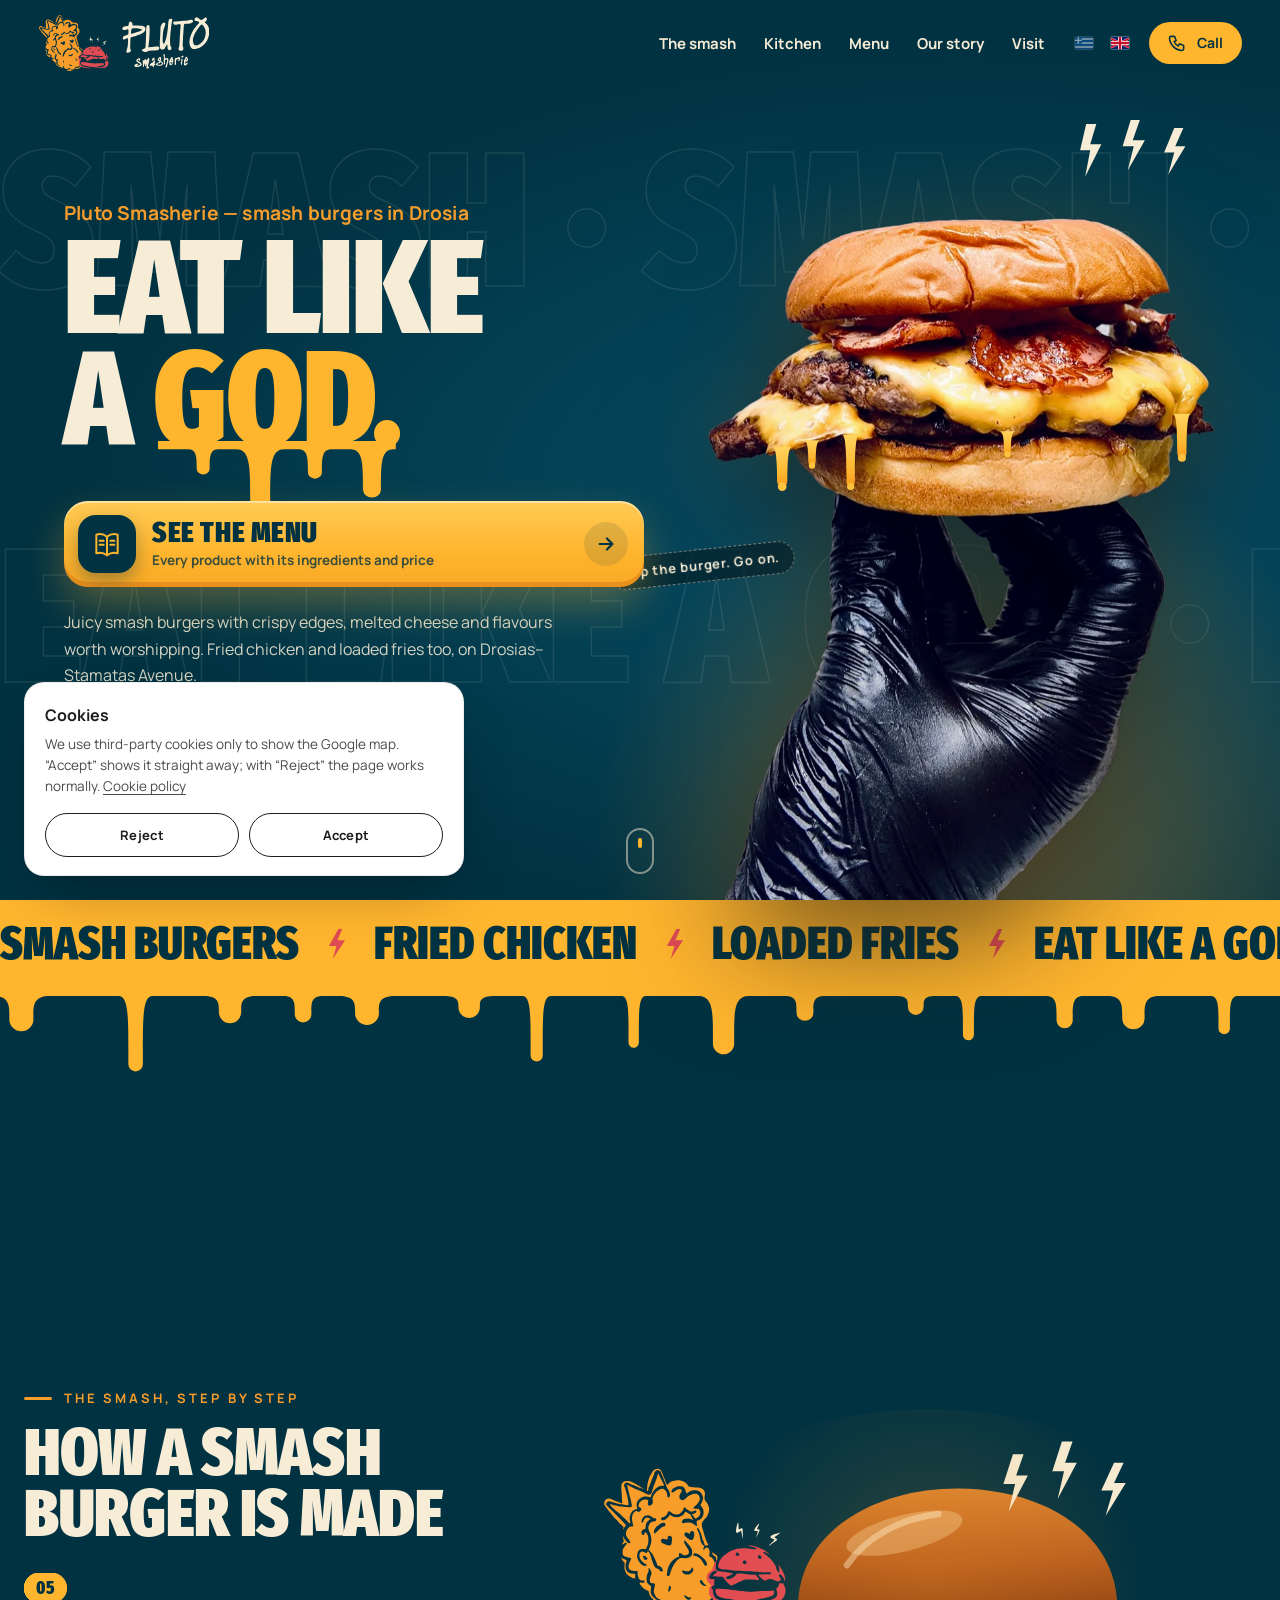
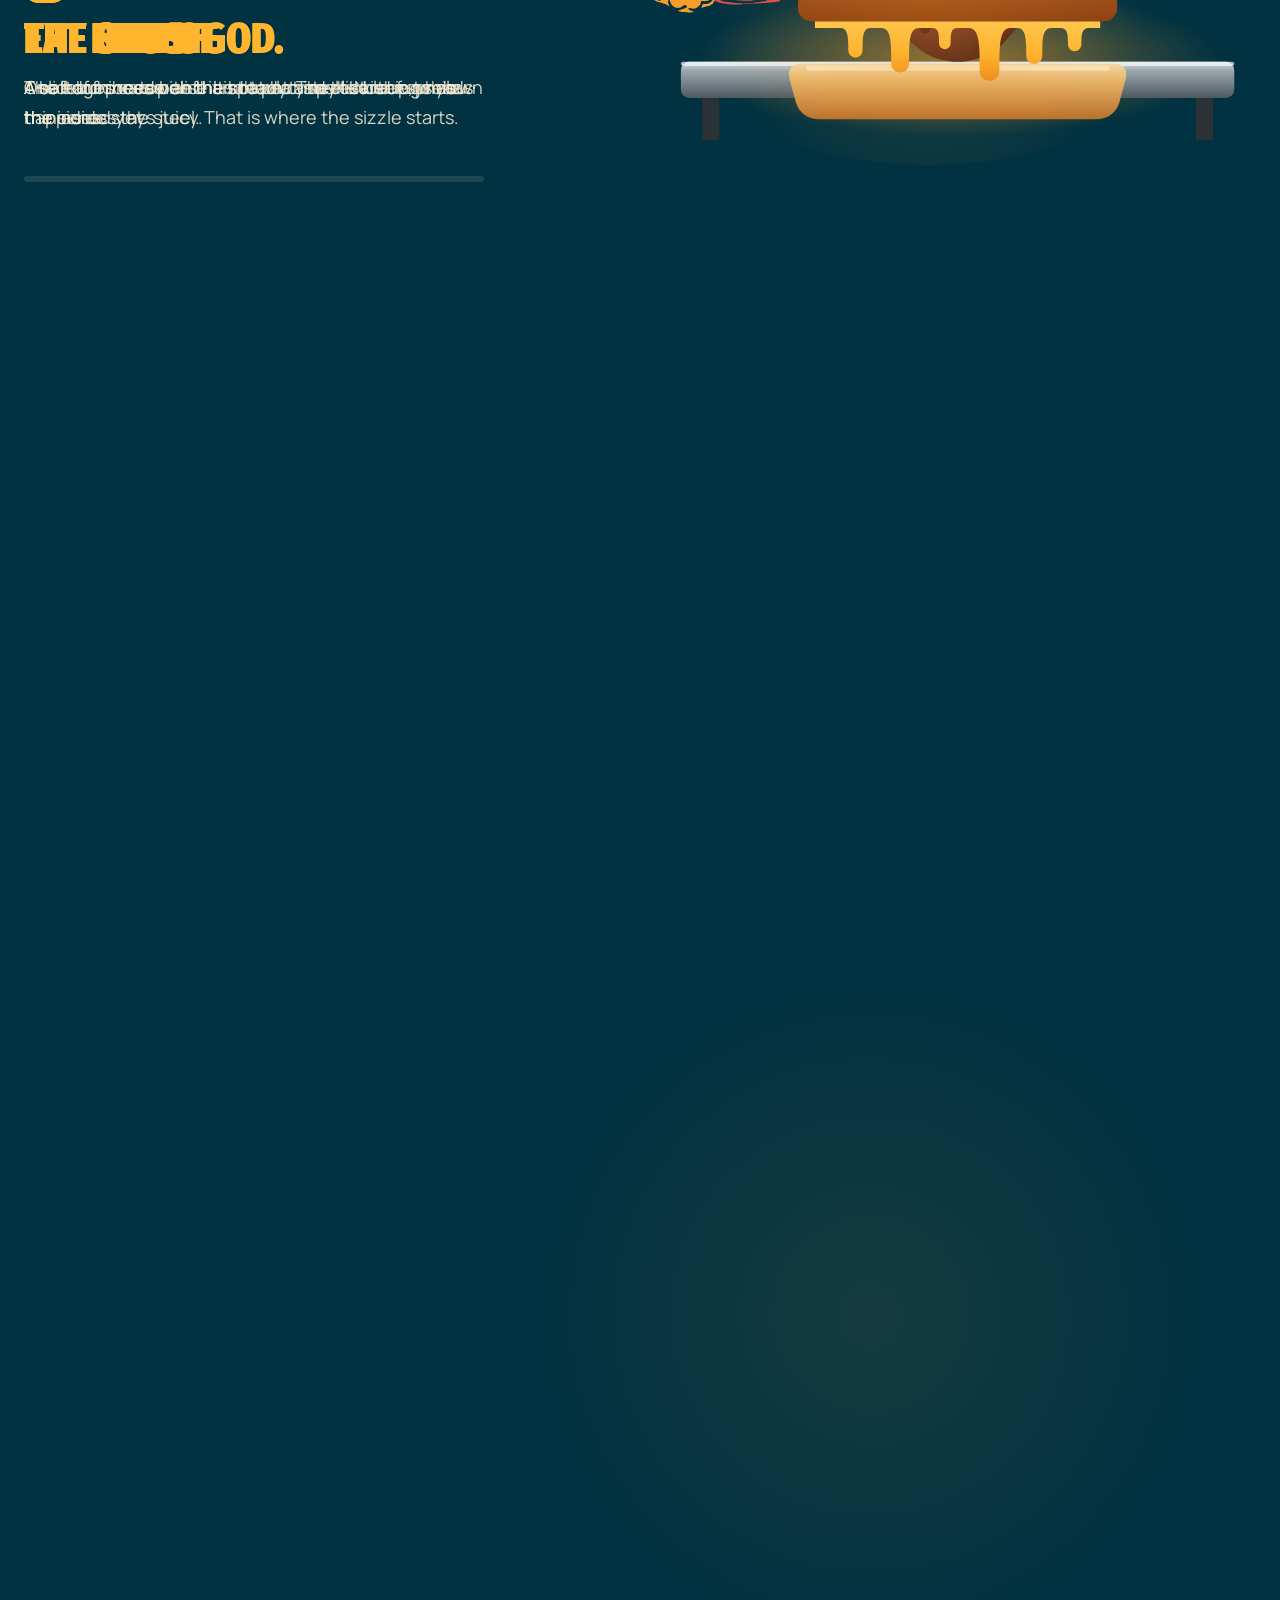
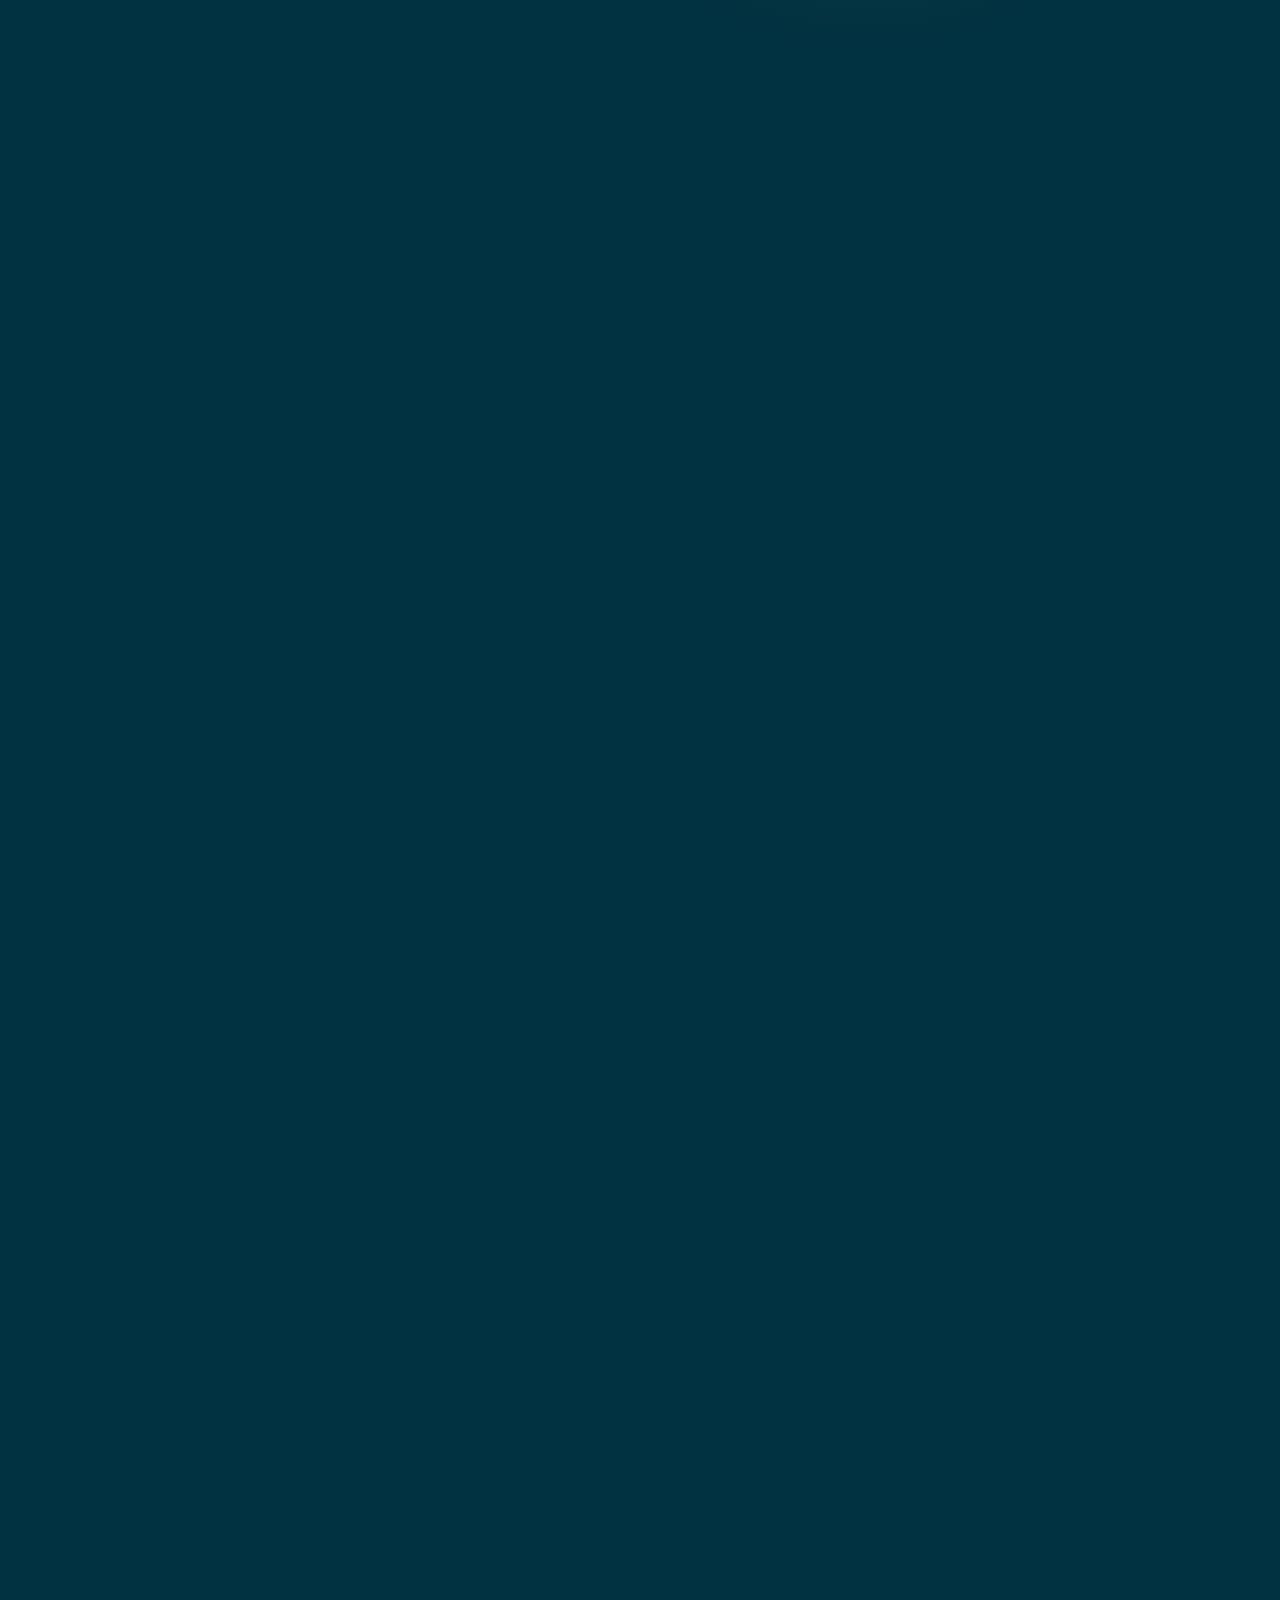
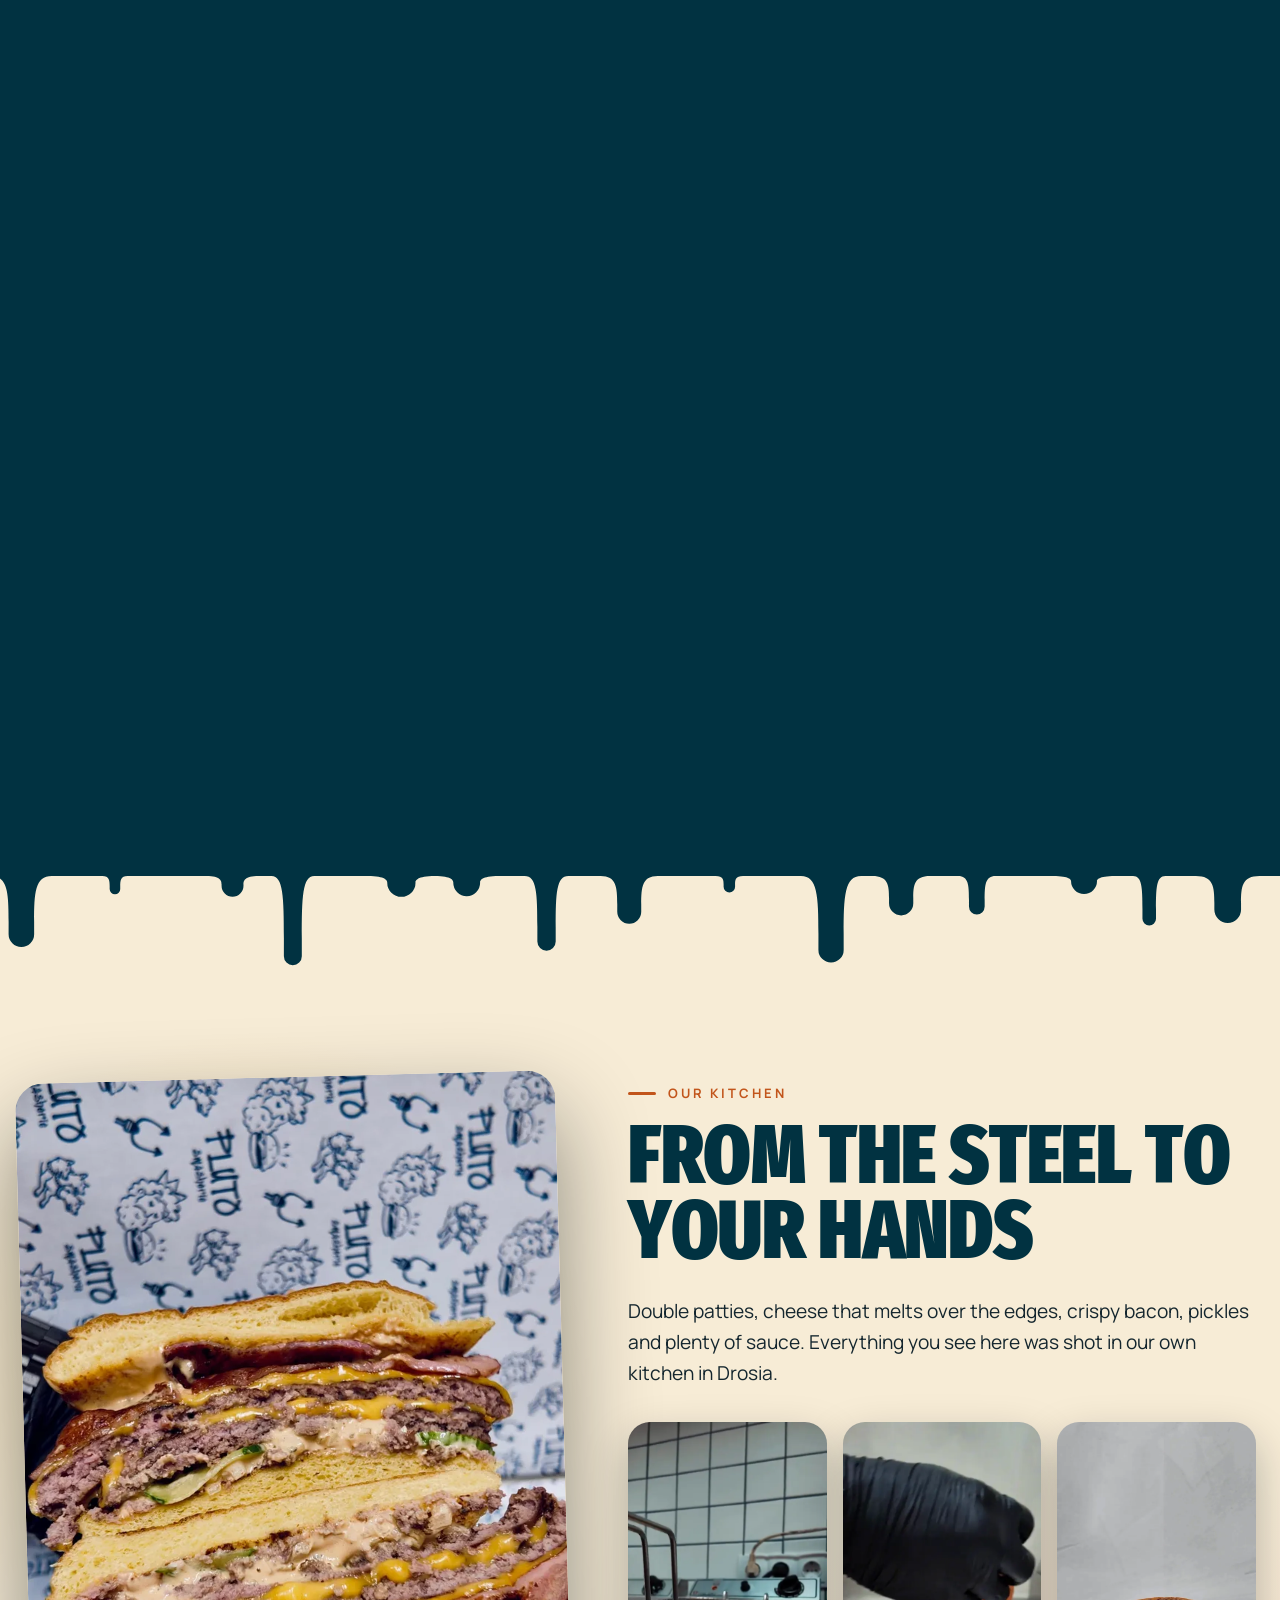
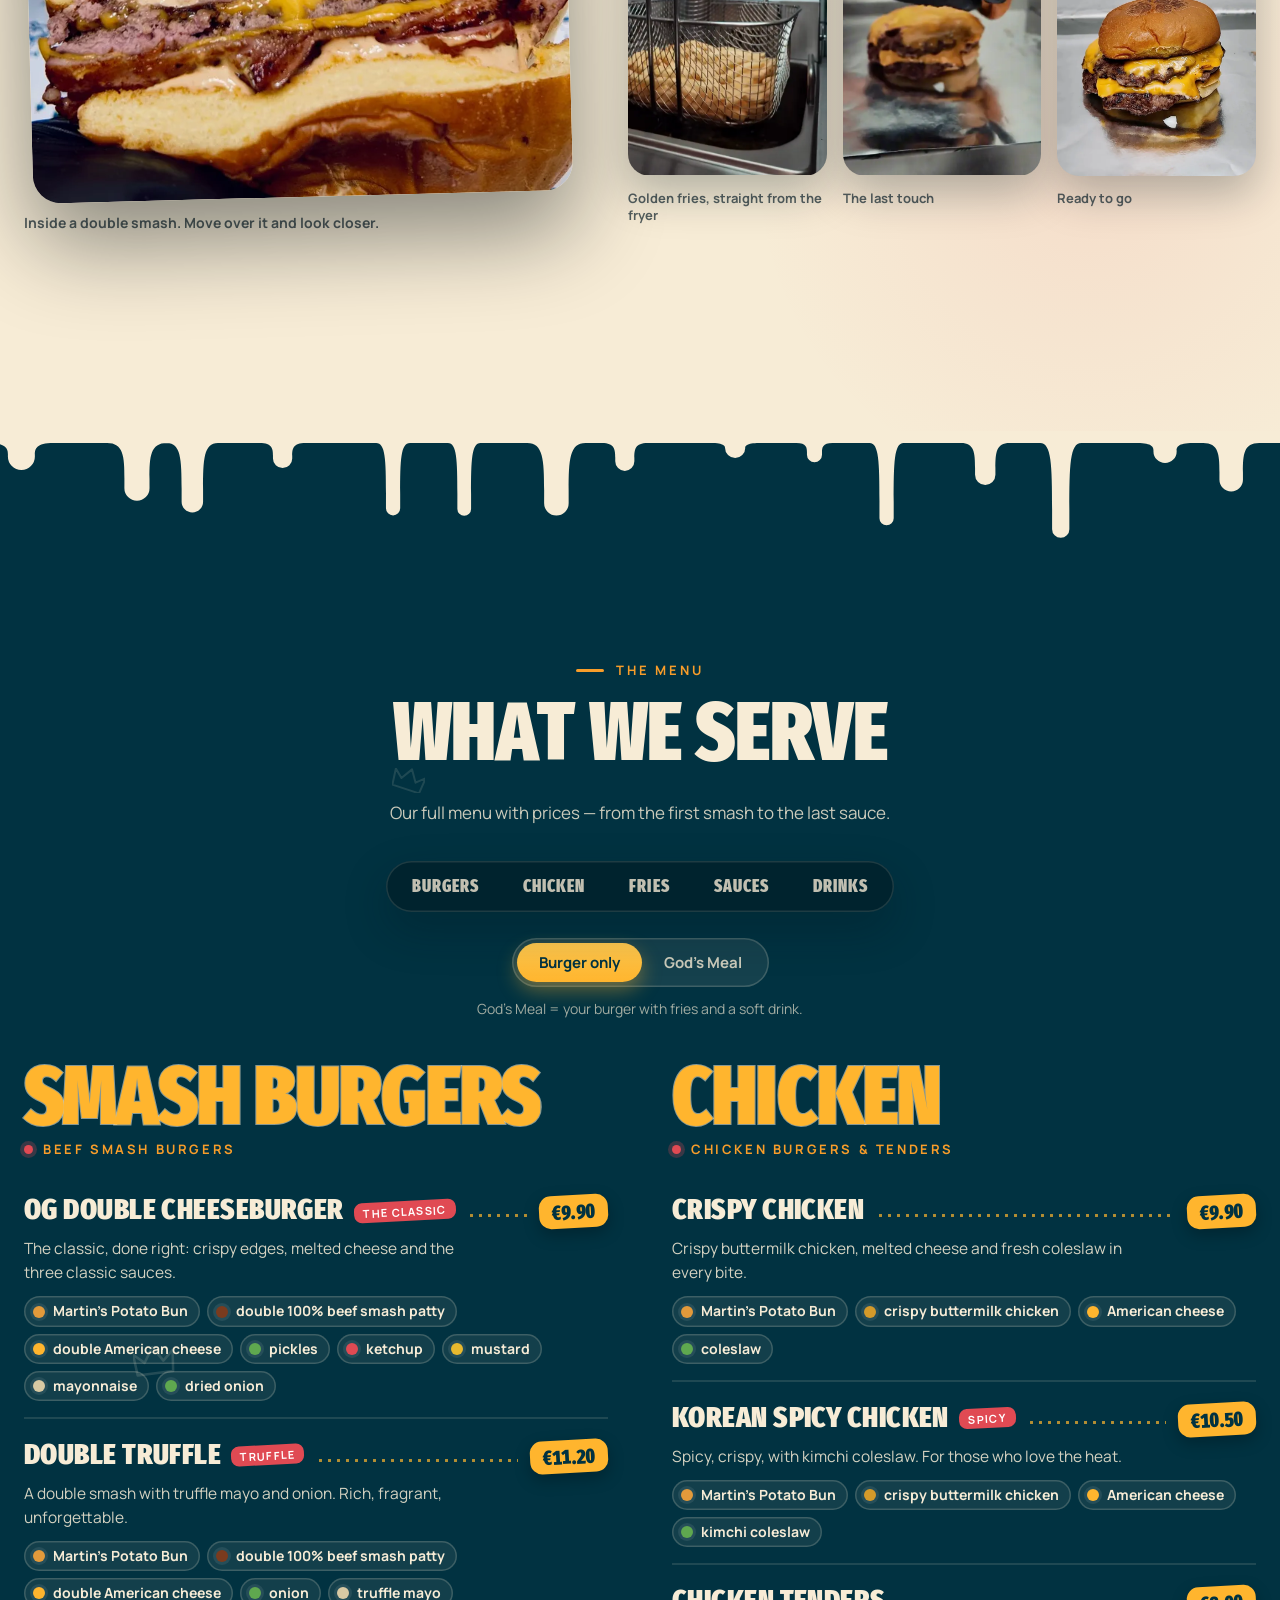
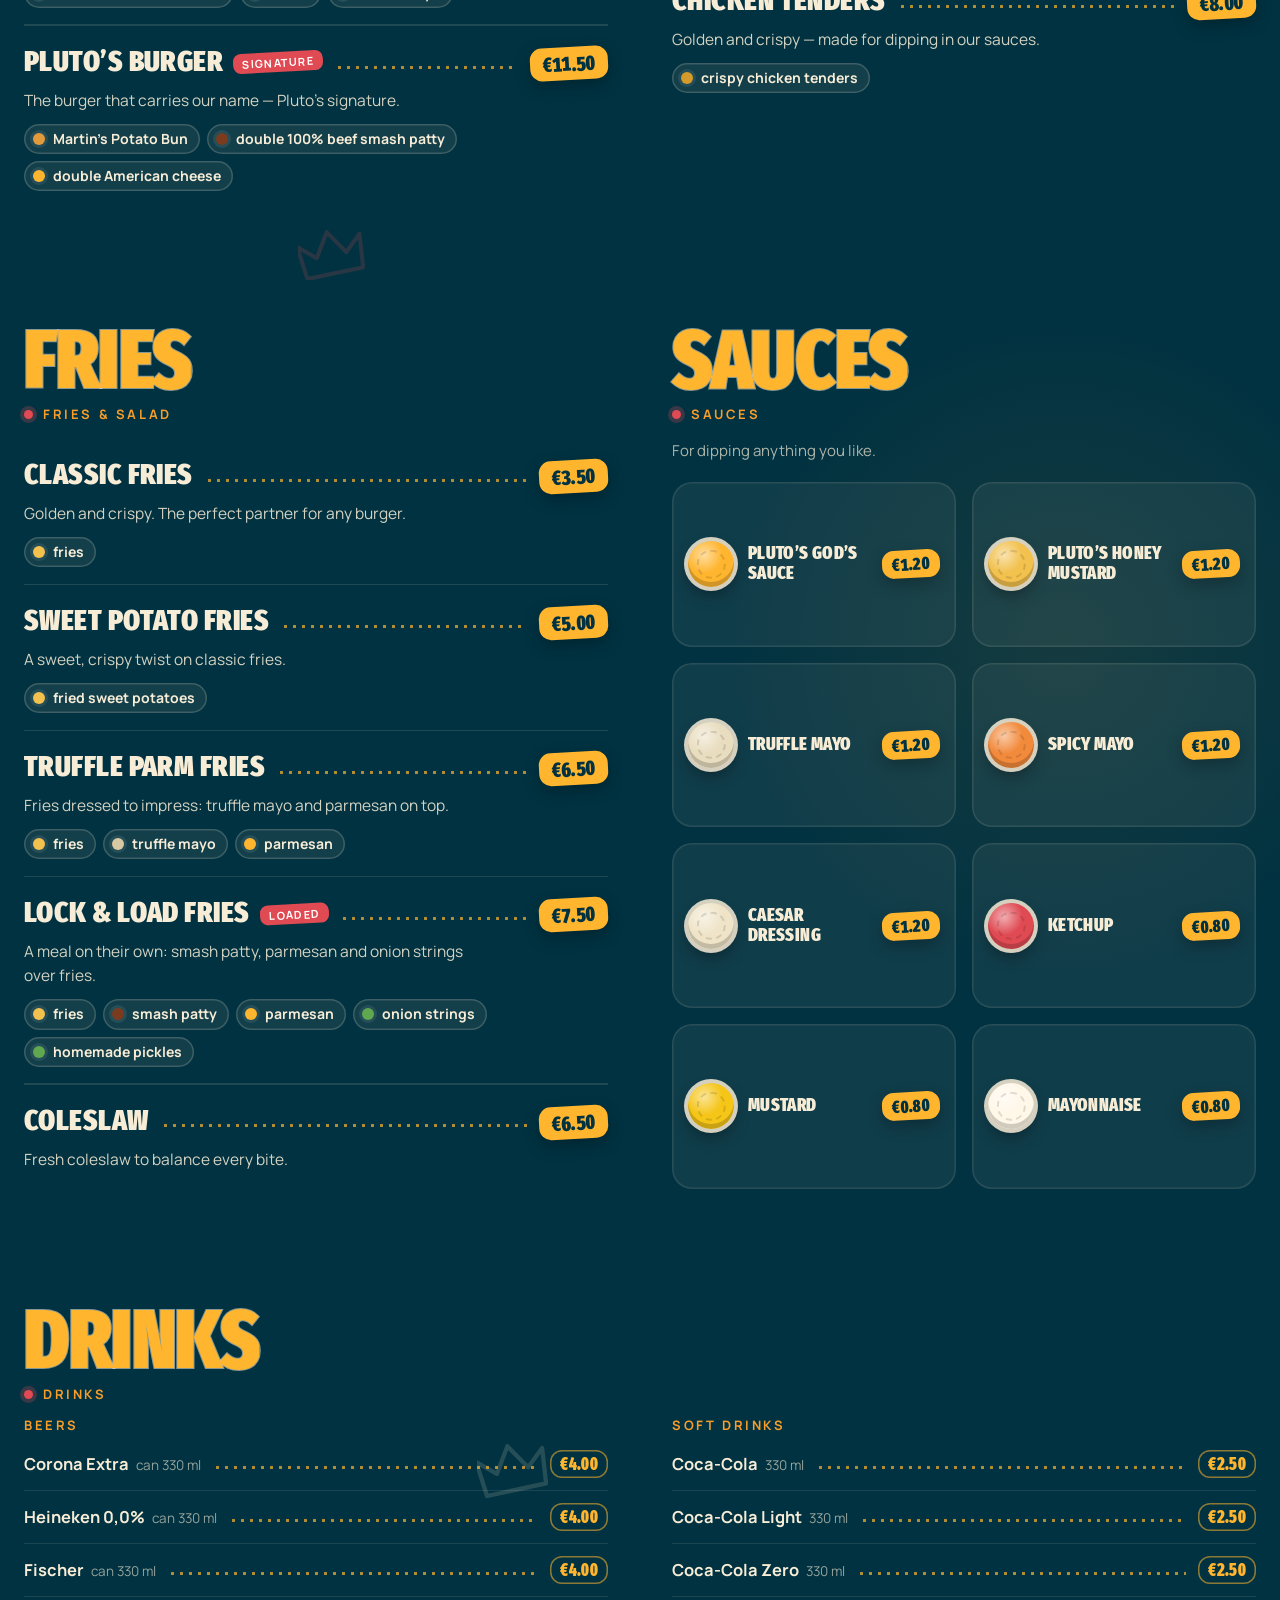
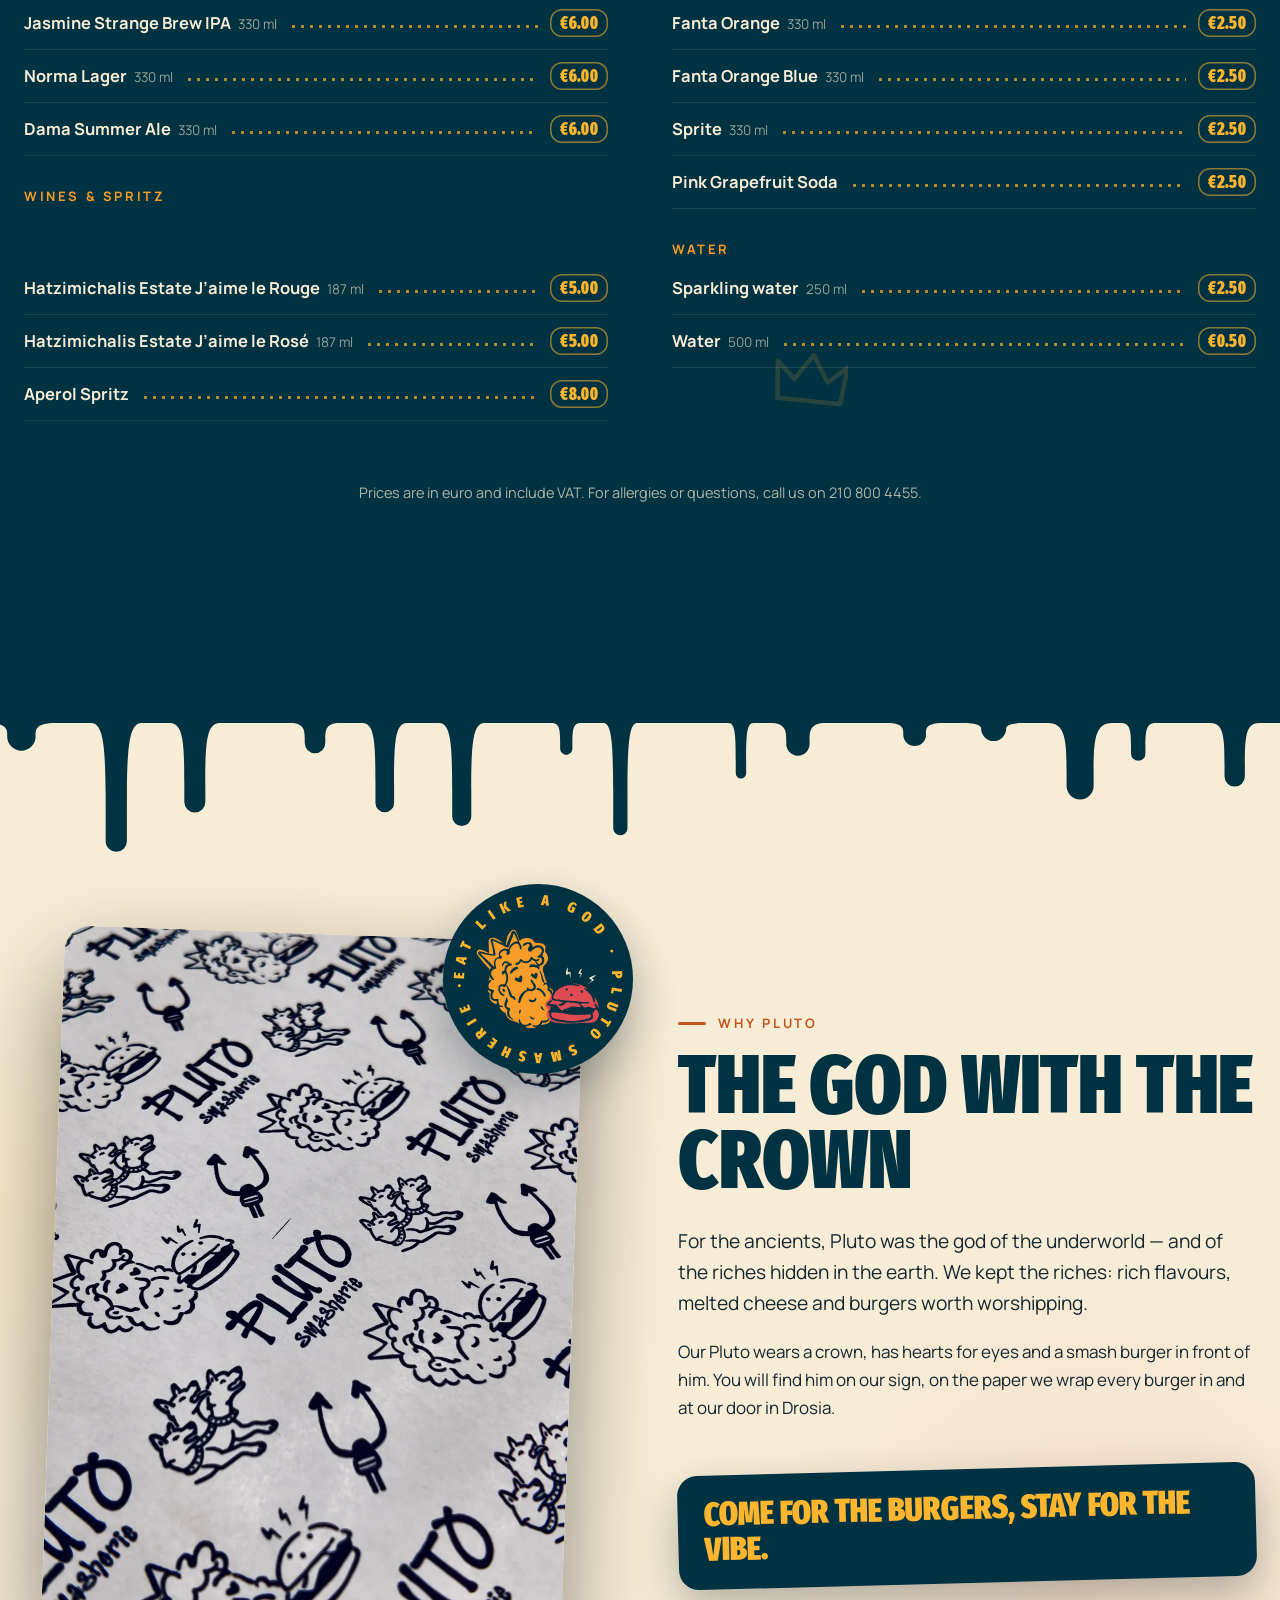
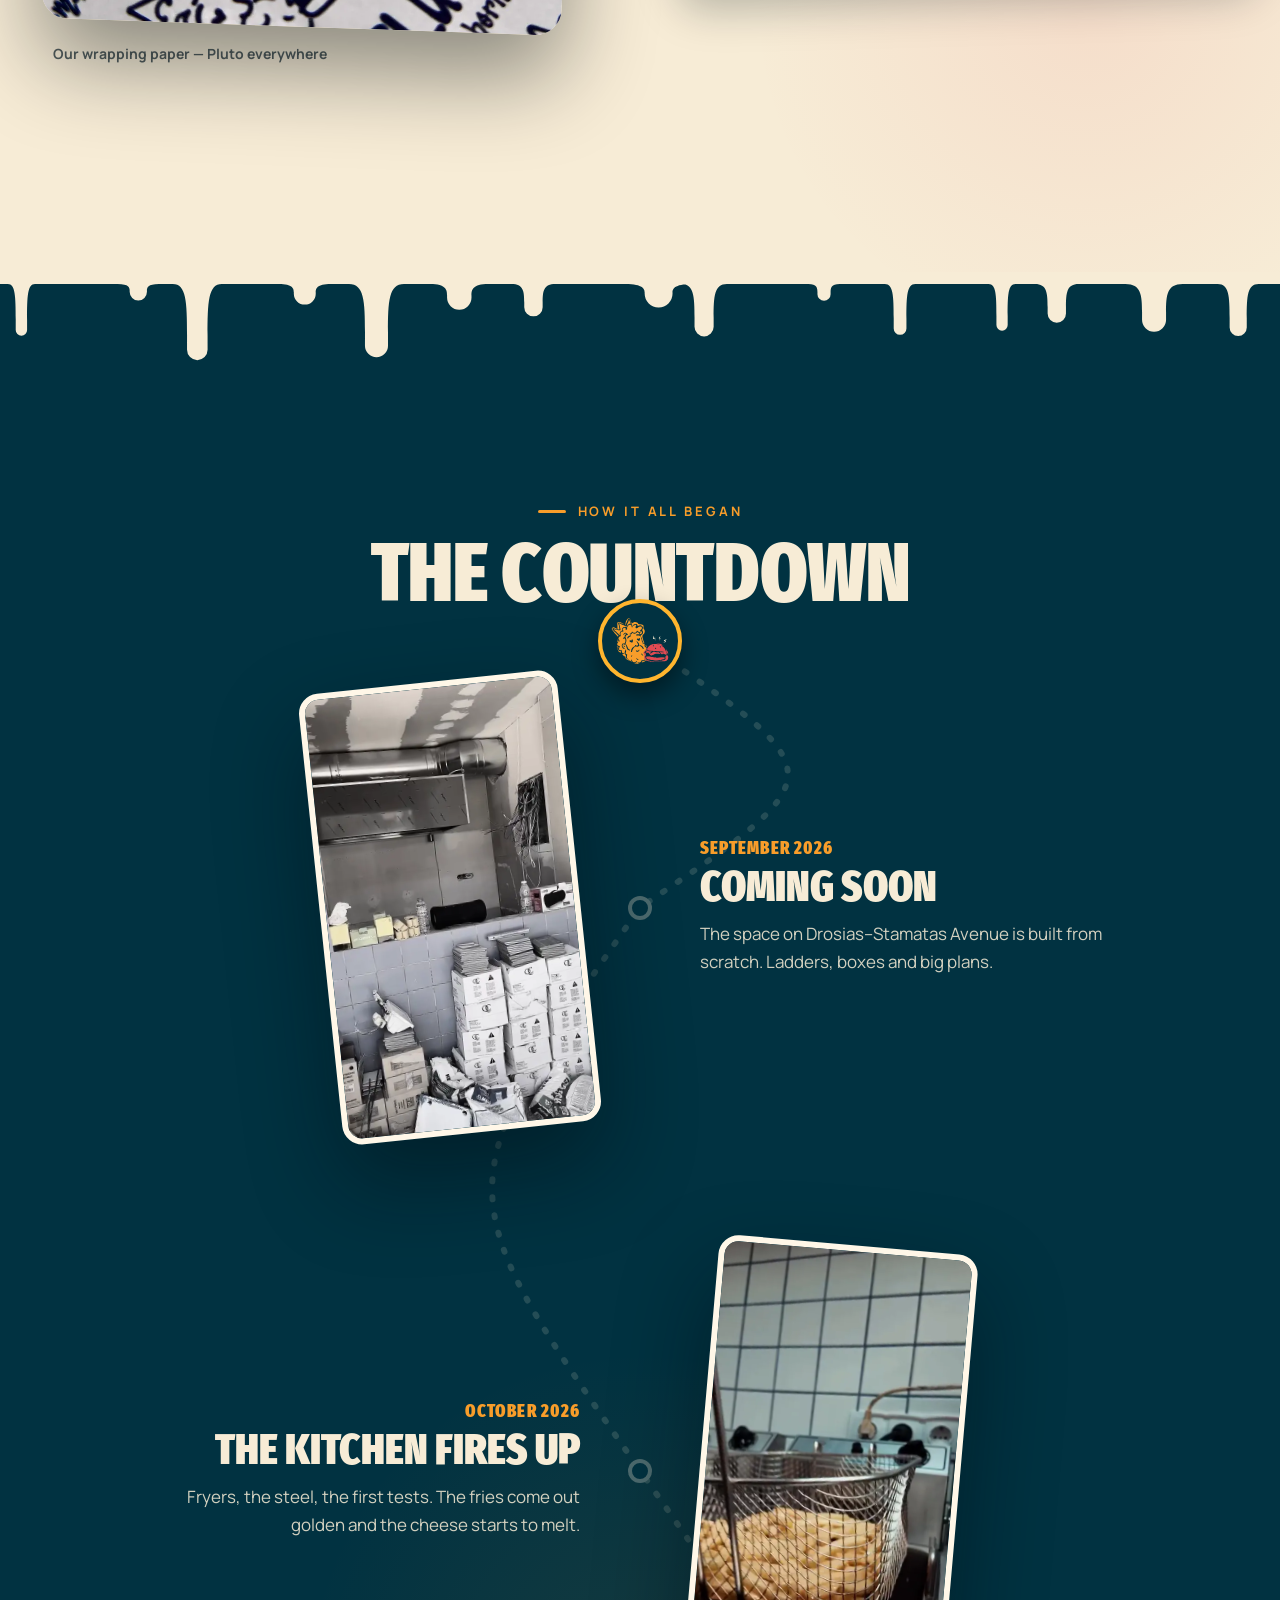
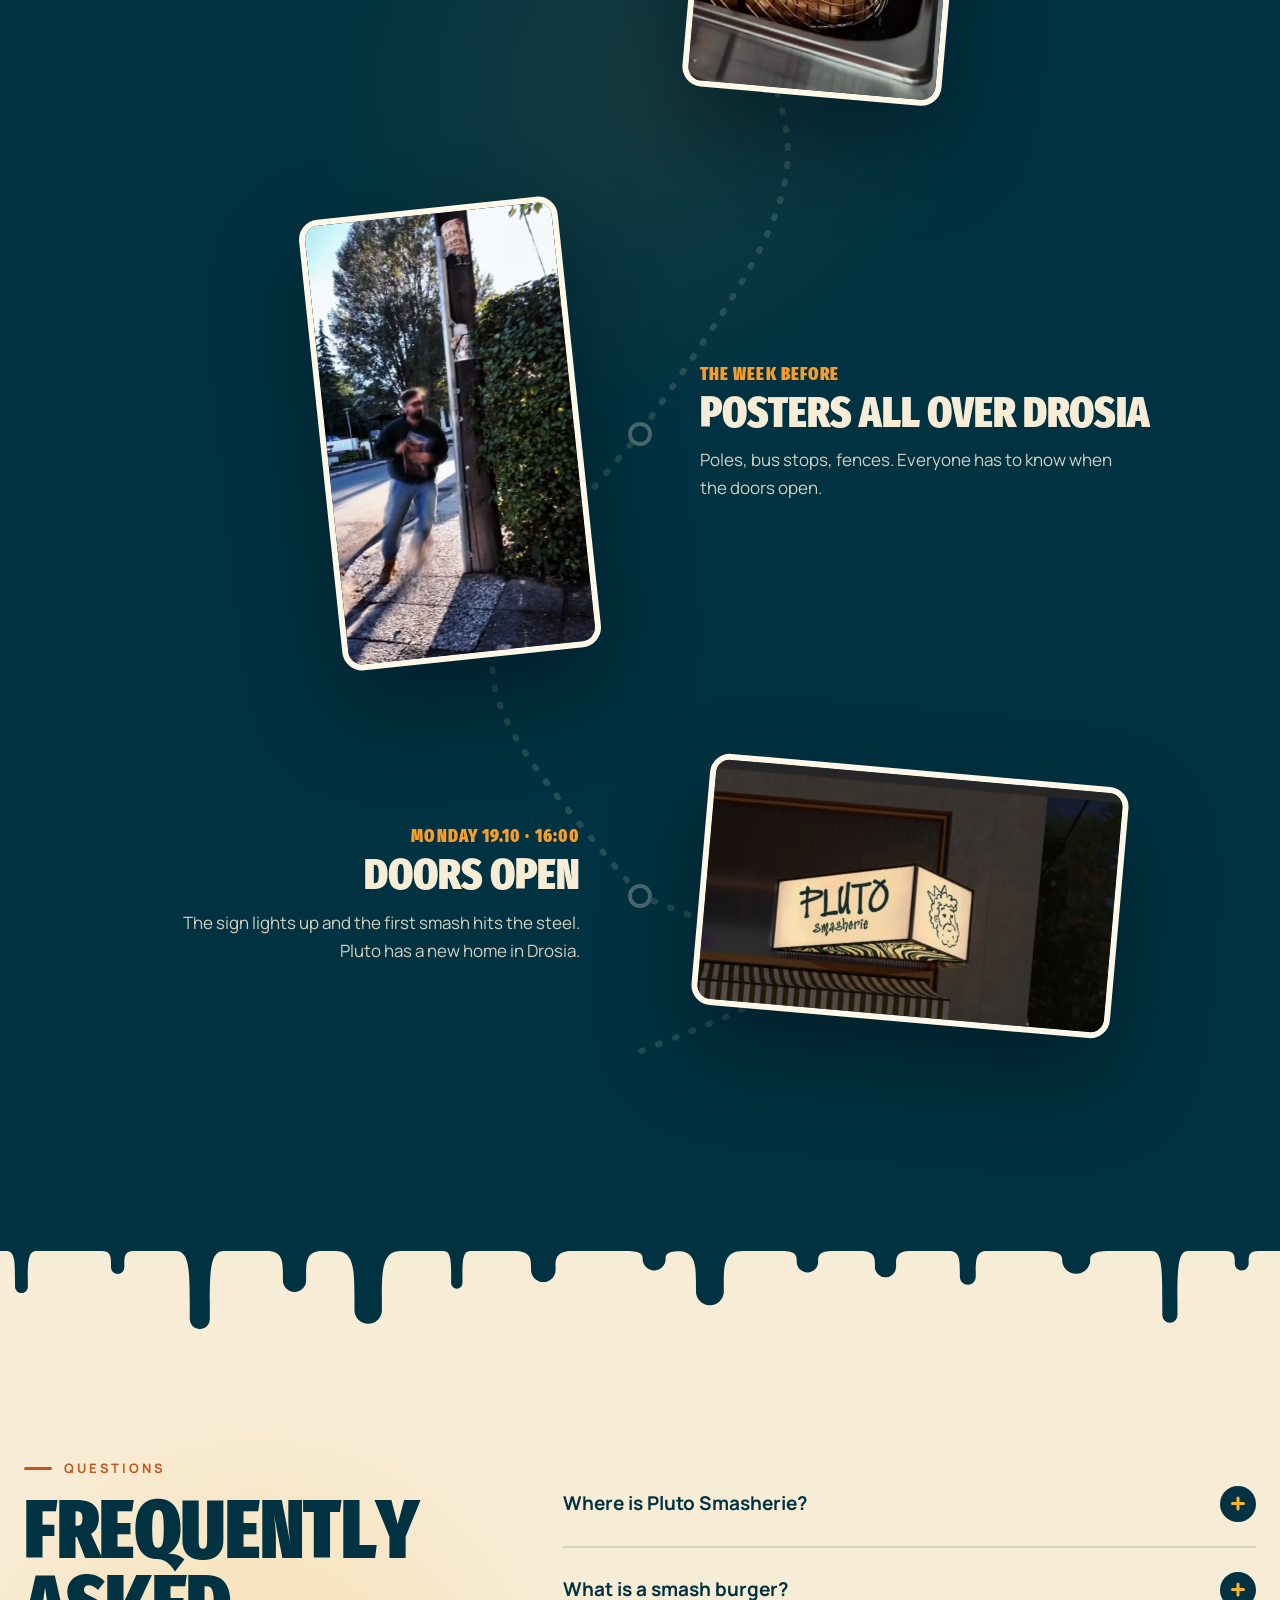
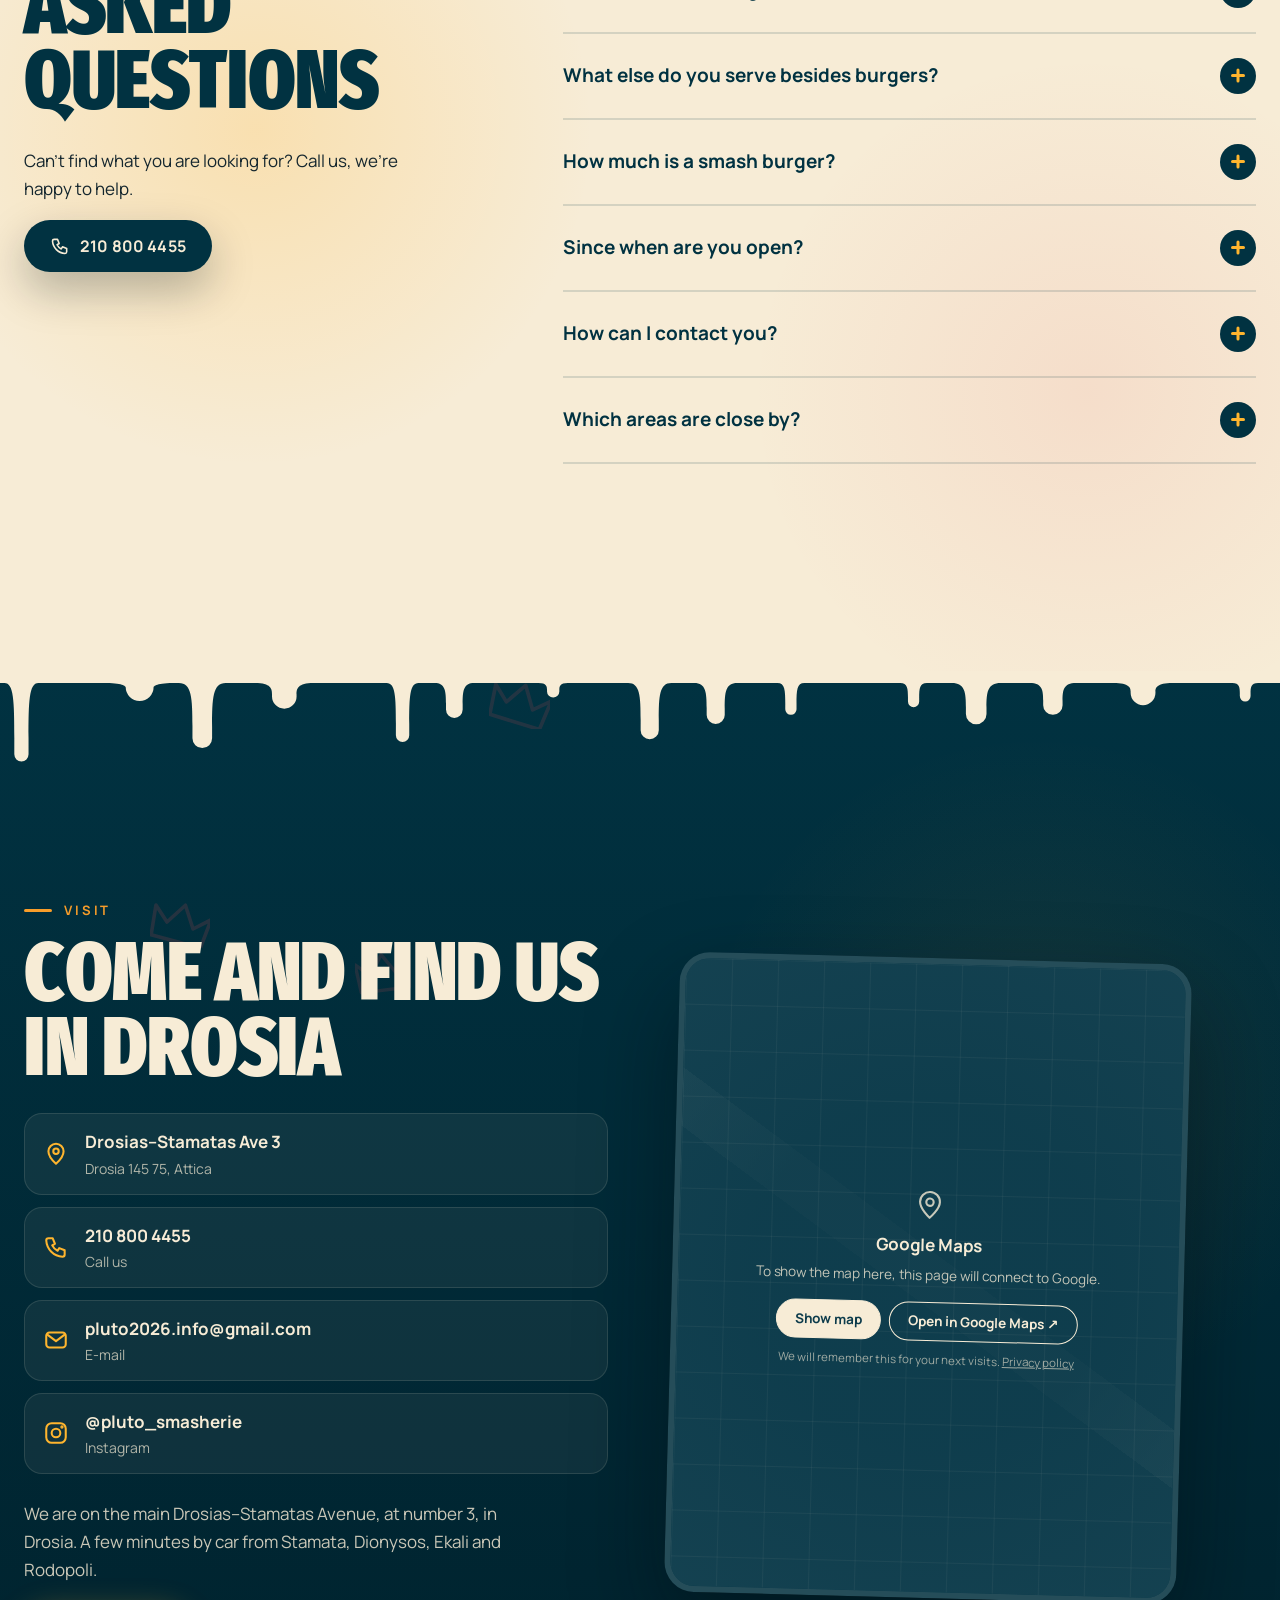
==== commit 8443f29b: "PLUTO menu: remove the God's Meal banner; plain note «God's Meal = burger + πατάτες + αναψυκτικό» Co" ====
--- a/en.html
+++ b/en.html
@@ -202,7 +202,7 @@
     </div>
     <nav class="mtabs" aria-label="Menu categories" data-en-aria="Menu categories"><div class="mtabs-in"><a href="#m-beef" data-en="Burgers">Burgers</a><a href="#m-chicken" data-en="Chicken">Chicken</a><a href="#m-fries" data-en="Fries">Fries</a><a href="#m-sauces" data-en="Sauces">Sauces</a><a href="#m-drinks" data-en="Drinks">Drinks</a><i class="mtabs-blob" aria-hidden="true"></i></div></nav>
     <div class="meal-sw rv" role="group" aria-label="Price" data-en-aria="Price"><button type="button" class="on" data-meal="0" aria-pressed="true"><span data-en="Burger only">Burger only</span></button><button type="button" data-meal="1" aria-pressed="false">God’s Meal</button><i class="meal-k" aria-hidden="true"></i></div>
-    <p class="meal-note" data-en="God’s Meal = the burger + fries + a soft drink, just +€4.50 (instead of €6.00 separately).">God’s Meal = the burger + fries + a soft drink, just +€4.50 (instead of €6.00 separately).</p>
+    <p class="meal-note" data-en="God’s Meal = your burger with fries and a soft drink.">God’s Meal = your burger with fries and a soft drink.</p>
     <div class="mgrid mgrid-food">
       <div class="mblock" id="m-beef"><header class="mh"><h3 class="big mh-big" aria-hidden="true"><span class="o">SMASH BURGERS</span><span class="f">SMASH BURGERS</span></h3><p class="mh-t"><span class="mh-dot" aria-hidden="true"></span><span data-en="Beef smash burgers">Beef smash burgers</span></p></header><ul class="mlist"><li class="mi rv" style="--i:0"><div class="mi-top"><h4 class="mi-n">OG Double Cheeseburger<span class="mi-b" data-en="The classic">The classic</span></h4><span class="mi-dots" aria-hidden="true"></span><span class="mp" data-p="9.9" data-m="14.4">€9.90</span></div><p class="mi-t" data-en="The classic, done right: crispy edges, melted cheese and the three classic sauces.">The classic, done right: crispy edges, melted cheese and the three classic sauces.</p><ul class="igs" aria-label="Ingredients" data-en-aria="Ingredients"><li class="ig ig-bun" data-en="Martin’s Potato Bun">Martin’s Potato Bun</li><li class="ig ig-beef" data-en="double 100% beef smash patty">double 100% beef smash patty</li><li class="ig ig-cheese" data-en="double American cheese">double American cheese</li><li class="ig ig-veg" data-en="pickles">pickles</li><li class="ig ig-red" data-en="ketchup">ketchup</li><li class="ig ig-mustard" data-en="mustard">mustard</li><li class="ig ig-sauce" data-en="mayonnaise">mayonnaise</li><li class="ig ig-veg" data-en="dried onion">dried onion</li></ul></li><li class="mi rv" style="--i:1"><div class="mi-top"><h4 class="mi-n">Double Truffle<span class="mi-b" data-en="Truffle">Truffle</span></h4><span class="mi-dots" aria-hidden="true"></span><span class="mp" data-p="11.2" data-m="15.7">€11.20</span></div><p class="mi-t" data-en="A double smash with truffle mayo and onion. Rich, fragrant, unforgettable.">A double smash with truffle mayo and onion. Rich, fragrant, unforgettable.</p><ul class="igs" aria-label="Ingredients" data-en-aria="Ingredients"><li class="ig ig-bun" data-en="Martin’s Potato Bun">Martin’s Potato Bun</li><li class="ig ig-beef" data-en="double 100% beef smash patty">double 100% beef smash patty</li><li class="ig ig-cheese" data-en="double American cheese">double American cheese</li><li class="ig ig-veg" data-en="onion">onion</li><li class="ig ig-sauce" data-en="truffle mayo">truffle mayo</li></ul></li><li class="mi rv" style="--i:2"><div class="mi-top"><h4 class="mi-n">Pluto’s Burger<span class="mi-b" data-en="Signature">Signature</span></h4><span class="mi-dots" aria-hidden="true"></span><span class="mp" data-p="11.5" data-m="16.0">€11.50</span></div><p class="mi-t" data-en="The burger that carries our name — Pluto’s signature.">The burger that carries our name — Pluto’s signature.</p><ul class="igs" aria-label="Ingredients" data-en-aria="Ingredients"><li class="ig ig-bun" data-en="Martin’s Potato Bun">Martin’s Potato Bun</li><li class="ig ig-beef" data-en="double 100% beef smash patty">double 100% beef smash patty</li><li class="ig ig-cheese" data-en="double American cheese">double American cheese</li></ul></li></ul></div>
       <div class="mblock" id="m-chicken"><header class="mh"><h3 class="big mh-big" aria-hidden="true"><span class="o">CHICKEN</span><span class="f">CHICKEN</span></h3><p class="mh-t"><span class="mh-dot" aria-hidden="true"></span><span data-en="Chicken burgers &amp; tenders">Chicken burgers &amp; tenders</span></p></header><ul class="mlist"><li class="mi rv" style="--i:0"><div class="mi-top"><h4 class="mi-n">Crispy Chicken</h4><span class="mi-dots" aria-hidden="true"></span><span class="mp" data-p="9.9" data-m="14.4">€9.90</span></div><p class="mi-t" data-en="Crispy buttermilk chicken, melted cheese and fresh coleslaw in every bite.">Crispy buttermilk chicken, melted cheese and fresh coleslaw in every bite.</p><ul class="igs" aria-label="Ingredients" data-en-aria="Ingredients"><li class="ig ig-bun" data-en="Martin’s Potato Bun">Martin’s Potato Bun</li><li class="ig ig-chicken" data-en="crispy buttermilk chicken">crispy buttermilk chicken</li><li class="ig ig-cheese" data-en="American cheese">American cheese</li><li class="ig ig-veg" data-en="coleslaw">coleslaw</li></ul></li><li class="mi rv" style="--i:1"><div class="mi-top"><h4 class="mi-n">Korean Spicy Chicken<span class="mi-b" data-en="Spicy">Spicy</span></h4><span class="mi-dots" aria-hidden="true"></span><span class="mp" data-p="10.5" data-m="15.0">€10.50</span></div><p class="mi-t" data-en="Spicy, crispy, with kimchi coleslaw. For those who love the heat.">Spicy, crispy, with kimchi coleslaw. For those who love the heat.</p><ul class="igs" aria-label="Ingredients" data-en-aria="Ingredients"><li class="ig ig-bun" data-en="Martin’s Potato Bun">Martin’s Potato Bun</li><li class="ig ig-chicken" data-en="crispy buttermilk chicken">crispy buttermilk chicken</li><li class="ig ig-cheese" data-en="American cheese">American cheese</li><li class="ig ig-veg" data-en="kimchi coleslaw">kimchi coleslaw</li></ul></li><li class="mi rv" style="--i:2"><div class="mi-top"><h4 class="mi-n">Chicken Tenders</h4><span class="mi-dots" aria-hidden="true"></span><span class="mp" data-p="8.0">€8.00</span></div><p class="mi-t" data-en="Golden and crispy — made for dipping in our sauces.">Golden and crispy — made for dipping in our sauces.</p><ul class="igs" aria-label="Ingredients" data-en-aria="Ingredients"><li class="ig ig-chicken" data-en="crispy chicken tenders">crispy chicken tenders</li></ul></li></ul></div>
@@ -568,7 +568,6 @@
   C.forEach(function(c,ci){tb+='<button type="button" data-t="'+c.id+'"'+(ci?'':' aria-current="true"')+'>'+esc(L(c))+'</button>';
    var cnt=c.items?c.items.length:c.groups.reduce(function(a,g){return a+g.items.length},0);
    h+='<section class="ms-sec" id="ms-'+c.id+'"><h3>'+esc(L(c))+'<small>'+cnt+' '+(lang==='en'?'items':'επιλογές')+'</small></h3>';
-   if(c.id==='beef')h+='<div class="ms-promo"><div class="msp-t"><p class="msp-k">God’s Meal</p><p class="msp-h">'+(lang==='en'?'Burger + fries + soft drink':'Burger + πατάτες + αναψυκτικό')+'</p><p class="msp-s">'+(lang==='en'?'Just <b>+€4.50</b> on any burger — instead of €6.00 separately.':'Μόνο <b>+4,50 €</b> σε κάθε burger — αντί για 6,00 € χωριστά.')+'</p></div><img src="assets/img/pluto-smasherie-god-meal-burger-640.webp" width="640" height="378" alt="" loading="lazy" decoding="async"><span class="msp-badge" aria-hidden="true">+4,50 €</span></div>';
    if(c.kind==='tubs'){h+='<div class="ms-tubs">'+c.items.map(function(it,i){return '<div class="ms-tub" style="--i:'+i+';--sc:'+it.c+'"><i aria-hidden="true"></i><span>'+esc(it.n)+'</span><b>'+fmt(it.p)+'</b></div>'}).join('')+'</div>'}
    else if(c.kind==='drinks'){c.groups.forEach(function(g){h+='<h4 class="ms-dg">'+esc(L(g))+'</h4><ul class="ms-dl">'+g.items.map(function(it,i){var nm=lang==='en'?it.ne:it.n,s=lang==='en'?it.se:it.s;return '<li class="ms-di" style="--i:'+i+'"><span>'+esc(nm)+(s?' <small>'+esc(s)+'</small>':'')+'</span><b>'+fmt(it.p)+'</b></li>'}).join('')+'</ul>'})}
    else c.items.forEach(function(it,i){
